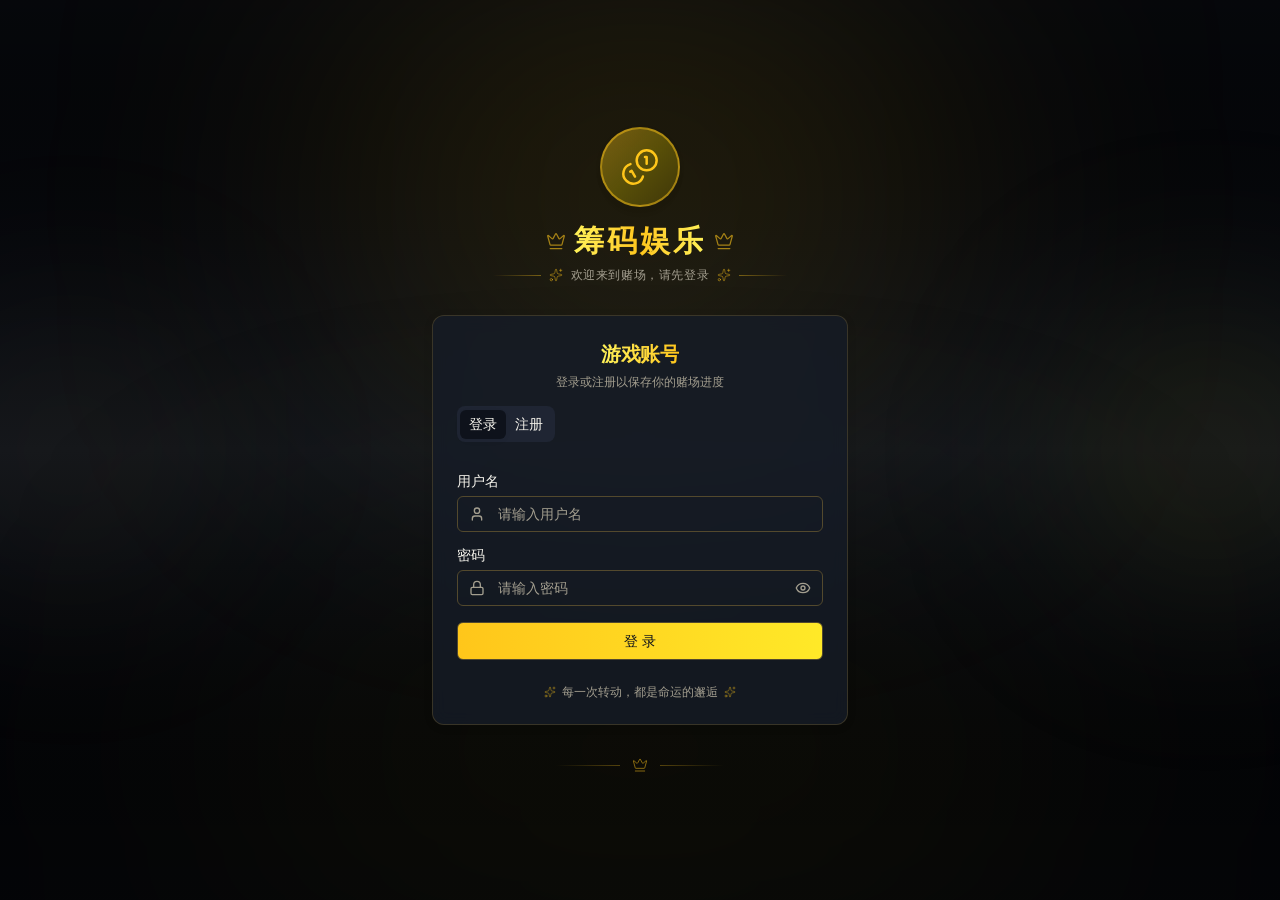
==== game5/index.html @ 103284cf "Add Game5 entry page" ====
<!DOCTYPE html>
<html lang="zh">

<head>
<script>
(function(){
  var needsPolyfill=(function(){
    try{
      if(typeof crypto==="undefined"||typeof crypto.randomUUID!=="function")return true;
      if(typeof Object.hasOwn!=="function")return true;
      if(typeof[].at!=="function")return true;
      if(typeof[].findLast!=="function")return true;
      return false;
    }catch(e){return true}
  })();
  if(needsPolyfill){
    document.write('<script src="./assets/polyfills.js"><\/script>');
  }
})();
</script>

  <meta charset="UTF-8">
  <meta name="viewport" content="width=device-width, initial-scale=1.0">
  <meta name="description" content="幸运筹码乐园 - 一个纯前端本地存档的休闲赌场小游戏">
  <title>幸运筹码乐园</title>
  <link rel="icon" href="./favicon.svg">
  <script type="module" crossorigin src="./assets/index-C4ZUzfAt.js"></script>
  <link rel="modulepreload" crossorigin href="./assets/rolldown-runtime-B0Z9INg1.js">
  <link rel="modulepreload" crossorigin href="./assets/radix-DcRP15Mo.js">
  <link rel="stylesheet" crossorigin href="./assets/index-CJBMAEnf.css">
</head>

<body>
  <div id="root"></div>
</body>

</html>
---- game5/assets/index-CJBMAEnf.css ----
@layer antd,components;@layer properties{@supports (((-webkit-hyphens:none)) and (not (margin-trim:inline))) or ((-moz-orient:inline) and (not (color:rgb(from red r g b)))){*,:before,:after{--tw-translate-x:0;--tw-translate-y:0;--tw-translate-z:0;--tw-rotate-x:initial;--tw-rotate-y:initial;--tw-rotate-z:initial;--tw-skew-x:initial;--tw-skew-y:initial;--tw-space-y-reverse:0;--tw-space-x-reverse:0;--tw-border-style:solid;--tw-gradient-position:initial;--tw-gradient-from:#0000;--tw-gradient-via:#0000;--tw-gradient-to:#0000;--tw-gradient-stops:initial;--tw-gradient-via-stops:initial;--tw-gradient-from-position:0%;--tw-gradient-via-position:50%;--tw-gradient-to-position:100%;--tw-leading:initial;--tw-font-weight:initial;--tw-tracking:initial;--tw-ordinal:initial;--tw-slashed-zero:initial;--tw-numeric-figure:initial;--tw-numeric-spacing:initial;--tw-numeric-fraction:initial;--tw-shadow:0 0 #0000;--tw-shadow-color:initial;--tw-shadow-alpha:100%;--tw-inset-shadow:0 0 #0000;--tw-inset-shadow-color:initial;--tw-inset-shadow-alpha:100%;--tw-ring-color:initial;--tw-ring-shadow:0 0 #0000;--tw-inset-ring-color:initial;--tw-inset-ring-shadow:0 0 #0000;--tw-ring-inset:initial;--tw-ring-offset-width:0px;--tw-ring-offset-color:#fff;--tw-ring-offset-shadow:0 0 #0000;--tw-outline-style:solid;--tw-blur:initial;--tw-brightness:initial;--tw-contrast:initial;--tw-grayscale:initial;--tw-hue-rotate:initial;--tw-invert:initial;--tw-opacity:initial;--tw-saturate:initial;--tw-sepia:initial;--tw-drop-shadow:initial;--tw-drop-shadow-color:initial;--tw-drop-shadow-alpha:100%;--tw-drop-shadow-size:initial;--tw-backdrop-blur:initial;--tw-backdrop-brightness:initial;--tw-backdrop-contrast:initial;--tw-backdrop-grayscale:initial;--tw-backdrop-hue-rotate:initial;--tw-backdrop-invert:initial;--tw-backdrop-opacity:initial;--tw-backdrop-saturate:initial;--tw-backdrop-sepia:initial;--tw-duration:initial;--tw-ease:initial;--tw-content:"";--tw-scale-x:1;--tw-scale-y:1;--tw-scale-z:1;--tw-animation-delay:0s;--tw-animation-direction:normal;--tw-animation-duration:initial;--tw-animation-fill-mode:none;--tw-animation-iteration-count:1;--tw-enter-blur:0;--tw-enter-opacity:1;--tw-enter-rotate:0;--tw-enter-scale:1;--tw-enter-translate-x:0;--tw-enter-translate-y:0;--tw-exit-blur:0;--tw-exit-opacity:1;--tw-exit-rotate:0;--tw-exit-scale:1;--tw-exit-translate-x:0;--tw-exit-translate-y:0}::backdrop{--tw-translate-x:0;--tw-translate-y:0;--tw-translate-z:0;--tw-rotate-x:initial;--tw-rotate-y:initial;--tw-rotate-z:initial;--tw-skew-x:initial;--tw-skew-y:initial;--tw-space-y-reverse:0;--tw-space-x-reverse:0;--tw-border-style:solid;--tw-gradient-position:initial;--tw-gradient-from:#0000;--tw-gradient-via:#0000;--tw-gradient-to:#0000;--tw-gradient-stops:initial;--tw-gradient-via-stops:initial;--tw-gradient-from-position:0%;--tw-gradient-via-position:50%;--tw-gradient-to-position:100%;--tw-leading:initial;--tw-font-weight:initial;--tw-tracking:initial;--tw-ordinal:initial;--tw-slashed-zero:initial;--tw-numeric-figure:initial;--tw-numeric-spacing:initial;--tw-numeric-fraction:initial;--tw-shadow:0 0 #0000;--tw-shadow-color:initial;--tw-shadow-alpha:100%;--tw-inset-shadow:0 0 #0000;--tw-inset-shadow-color:initial;--tw-inset-shadow-alpha:100%;--tw-ring-color:initial;--tw-ring-shadow:0 0 #0000;--tw-inset-ring-color:initial;--tw-inset-ring-shadow:0 0 #0000;--tw-ring-inset:initial;--tw-ring-offset-width:0px;--tw-ring-offset-color:#fff;--tw-ring-offset-shadow:0 0 #0000;--tw-outline-style:solid;--tw-blur:initial;--tw-brightness:initial;--tw-contrast:initial;--tw-grayscale:initial;--tw-hue-rotate:initial;--tw-invert:initial;--tw-opacity:initial;--tw-saturate:initial;--tw-sepia:initial;--tw-drop-shadow:initial;--tw-drop-shadow-color:initial;--tw-drop-shadow-alpha:100%;--tw-drop-shadow-size:initial;--tw-backdrop-blur:initial;--tw-backdrop-brightness:initial;--tw-backdrop-contrast:initial;--tw-backdrop-grayscale:initial;--tw-backdrop-hue-rotate:initial;--tw-backdrop-invert:initial;--tw-backdrop-opacity:initial;--tw-backdrop-saturate:initial;--tw-backdrop-sepia:initial;--tw-duration:initial;--tw-ease:initial;--tw-content:"";--tw-scale-x:1;--tw-scale-y:1;--tw-scale-z:1;--tw-animation-delay:0s;--tw-animation-direction:normal;--tw-animation-duration:initial;--tw-animation-fill-mode:none;--tw-animation-iteration-count:1;--tw-enter-blur:0;--tw-enter-opacity:1;--tw-enter-rotate:0;--tw-enter-scale:1;--tw-enter-translate-x:0;--tw-enter-translate-y:0;--tw-exit-blur:0;--tw-exit-opacity:1;--tw-exit-rotate:0;--tw-exit-scale:1;--tw-exit-translate-x:0;--tw-exit-translate-y:0}}}@layer theme{:root,:host{--font-sans:var(--font-sans);--font-serif:var(--font-serif);--font-mono:var(--font-mono);--color-red-50:#fef2f2;--color-red-200:#ffcaca;--color-red-300:#ffa3a3;--color-red-400:#ff6568;--color-red-500:#fb2c36;--color-red-600:#e40014;--color-red-700:#bf000f;--color-red-800:#9f0712;--color-red-900:#82181a;--color-red-950:#460809;--color-orange-400:#ff8b1a;--color-orange-500:#fe6e00;--color-orange-600:#f05100;--color-amber-50:#fffbeb;--color-amber-100:#fef3c6;--color-amber-200:#fee685;--color-amber-300:#ffd236;--color-amber-400:#fcbb00;--color-amber-500:#f99c00;--color-amber-600:#dd7400;--color-amber-700:#b75000;--color-amber-800:#953d00;--color-amber-900:#7b3306;--color-amber-950:#461901;--color-yellow-100:#fef9c2;--color-yellow-200:#fff085;--color-yellow-300:#ffe02a;--color-yellow-400:#fac800;--color-yellow-500:#edb200;--color-yellow-600:#cd8900;--color-yellow-700:#a36100;--color-yellow-800:#874b00;--color-yellow-900:#733e0a;--color-emerald-200:#a4f4cf;--color-emerald-300:#5ee9b5;--color-emerald-400:#00d294;--color-emerald-500:#00bb7f;--color-emerald-600:#009767;--color-emerald-700:#007956;--color-cyan-50:#ecfeff;--color-cyan-100:#cefafe;--color-cyan-200:#a2f4fd;--color-cyan-300:#53eafd;--color-cyan-400:#00d2ef;--color-cyan-500:#00b7d7;--color-cyan-600:#0092b5;--color-cyan-700:#007492;--color-cyan-800:#005f78;--color-cyan-900:#104e64;--color-cyan-950:#053345;--color-blue-100:#dbeafe;--color-blue-200:#bedbff;--color-blue-300:#90c5ff;--color-blue-400:#54a2ff;--color-blue-500:#3080ff;--color-blue-600:#155dfc;--color-blue-700:#1447e6;--color-blue-800:#193cb8;--color-blue-900:#1c398e;--color-indigo-500:#625fff;--color-indigo-600:#4f39f6;--color-indigo-900:#312c85;--color-purple-300:#d9b3ff;--color-purple-400:#c07eff;--color-purple-500:#ac4bff;--color-purple-600:#9810fa;--color-purple-900:#59168b;--color-purple-950:#3c0366;--color-fuchsia-100:#fae8ff;--color-fuchsia-200:#f6cfff;--color-fuchsia-300:#f2a9ff;--color-fuchsia-400:#ec6cff;--color-fuchsia-500:#e12afb;--color-fuchsia-600:#c600db;--color-fuchsia-700:#a600b5;--color-fuchsia-800:#8a0194;--color-fuchsia-900:#721378;--color-fuchsia-950:#4b004f;--color-pink-200:#fccee8;--color-pink-300:#fda5d5;--color-pink-400:#fb64b6;--color-pink-950:#510424;--color-rose-300:#ffa2ae;--color-rose-400:#ff667f;--color-rose-500:#ff2357;--color-slate-100:#f1f5f9;--color-slate-200:#e2e8f0;--color-slate-300:#cad5e2;--color-slate-400:#90a1b9;--color-slate-700:#314158;--color-slate-800:#1d293d;--color-slate-900:#0f172b;--color-slate-950:#020618;--color-gray-50:#f9fafb;--color-gray-200:#e5e7eb;--color-gray-300:#d1d5dc;--color-gray-900:#101828;--color-zinc-900:#18181b;--color-neutral-300:#d4d4d4;--color-neutral-500:#737373;--color-neutral-700:#404040;--color-neutral-950:#0a0a0a;--color-stone-900:#1c1917;--color-black:#000;--color-white:#fff;--spacing:.25rem;--container-sm:24rem;--container-md:28rem;--container-lg:32rem;--container-xl:36rem;--container-3xl:48rem;--text-xs:.75rem;--text-xs--line-height:calc(1 / .75);--text-sm:.875rem;--text-sm--line-height:calc(1.25 / .875);--text-base:1rem;--text-base--line-height:calc(1.5 / 1);--text-lg:1.125rem;--text-lg--line-height:calc(1.75 / 1.125);--text-xl:1.25rem;--text-xl--line-height:calc(1.75 / 1.25);--text-2xl:1.5rem;--text-2xl--line-height:calc(2 / 1.5);--text-3xl:1.875rem;--text-3xl--line-height:calc(2.25 / 1.875);--text-4xl:2.25rem;--text-4xl--line-height:calc(2.5 / 2.25);--text-5xl:3rem;--text-5xl--line-height:1;--text-7xl:4.5rem;--text-7xl--line-height:1;--font-weight-normal:400;--font-weight-medium:500;--font-weight-semibold:600;--font-weight-bold:700;--font-weight-extrabold:800;--font-weight-black:900;--tracking-tight:-.025em;--tracking-wide:.025em;--tracking-wider:.05em;--tracking-widest:.1em;--leading-tight:1.25;--leading-snug:1.375;--leading-normal:1.5;--leading-relaxed:1.625;--radius-xs:.125rem;--radius-2xl:1rem;--radius-3xl:1.5rem;--shadow-2xs:var(--shadow-2xs);--shadow-xs:var(--shadow-xs);--shadow-sm:var(--shadow-sm);--shadow-md:var(--shadow-md);--shadow-lg:var(--shadow-lg);--shadow-xl:var(--shadow-xl);--shadow-2xl:var(--shadow-2xl);--drop-shadow-md:0 3px 3px #0000001f;--ease-in-out:cubic-bezier(.4, 0, .2, 1);--animate-spin:spin 1s linear infinite;--animate-pulse:pulse 2s cubic-bezier(.4, 0, .6, 1) infinite;--blur-sm:8px;--blur-md:12px;--blur-lg:16px;--blur-2xl:40px;--blur-3xl:64px;--aspect-video:16 / 9;--default-transition-duration:.15s;--default-transition-timing-function:cubic-bezier(.4, 0, .2, 1);--default-font-family:var(--font-sans);--default-mono-font-family:var(--font-mono);--shadow:var(--shadow);--color-border:var(--border)}@supports (color:color(display-p3 0 0 0)){:root,:host{--color-red-50:color(display-p3 .988669 .951204 .950419);--color-red-200:color(display-p3 .969562 .798149 .794299);--color-red-300:color(display-p3 .956922 .651886 .645122);--color-red-400:color(display-p3 .933534 .431676 .423491);--color-red-500:color(display-p3 .903738 .262579 .253307);--color-red-600:color(display-p3 .830323 .140383 .133196);--color-red-700:color(display-p3 .692737 .116232 .104679);--color-red-800:color(display-p3 .569606 .121069 .108493);--color-red-900:color(display-p3 .466906 .133198 .12139);--color-red-950:color(display-p3 .25064 .0550983 .0468818);--color-orange-400:color(display-p3 .950192 .561807 .211017);--color-orange-500:color(display-p3 .946589 .449788 .0757345);--color-orange-600:color(display-p3 .887467 .341665 .0219962);--color-amber-50:color(display-p3 .997804 .985047 .926312);--color-amber-100:color(display-p3 .989391 .954583 .796328);--color-amber-200:color(display-p3 .979824 .904554 .57325);--color-amber-300:color(display-p3 .974327 .83063 .33298);--color-amber-400:color(display-p3 .959186 .738519 .118268);--color-amber-500:color(display-p3 .93994 .620584 .0585367);--color-amber-600:color(display-p3 .827144 .467166 .0336006);--color-amber-700:color(display-p3 .67989 .32771 .0520514);--color-amber-800:color(display-p3 .547533 .256058 .0728326);--color-amber-900:color(display-p3 .445958 .216422 .0823321);--color-amber-950:color(display-p3 .252662 .109091 .026881);--color-yellow-100:color(display-p3 .993436 .977463 .782913);--color-yellow-200:color(display-p3 .988789 .943116 .579188);--color-yellow-300:color(display-p3 .982669 .880884 .32102);--color-yellow-400:color(display-p3 .959941 .790171 .0585198);--color-yellow-500:color(display-p3 .903651 .703062 .0745389);--color-yellow-600:color(display-p3 .776342 .542492 .041709);--color-yellow-700:color(display-p3 .613146 .386658 .0579687);--color-yellow-800:color(display-p3 .503181 .30478 .075537);--color-yellow-900:color(display-p3 .422485 .252729 .095052);--color-emerald-200:color(display-p3 .713164 .947563 .822283);--color-emerald-300:color(display-p3 .524941 .903425 .722352);--color-emerald-400:color(display-p3 .334701 .819603 .591575);--color-emerald-500:color(display-p3 .267113 .726847 .508397);--color-emerald-600:color(display-p3 .206557 .589057 .413962);--color-emerald-700:color(display-p3 .164041 .470229 .343508);--color-cyan-50:color(display-p3 .938135 .993772 .998465);--color-cyan-100:color(display-p3 .843085 .97553 .992573);--color-cyan-200:color(display-p3 .707418 .947027 .984826);--color-cyan-300:color(display-p3 .503734 .904871 .979358);--color-cyan-400:color(display-p3 .294638 .813991 .934996);--color-cyan-500:color(display-p3 .246703 .710032 .841444);--color-cyan-600:color(display-p3 .193249 .564651 .707197);--color-cyan-700:color(display-p3 .164124 .451431 .570574);--color-cyan-800:color(display-p3 .151437 .365208 .461053);--color-cyan-900:color(display-p3 .142586 .302008 .385094);--color-cyan-950:color(display-p3 .0805271 .197254 .263206);--color-blue-100:color(display-p3 .869214 .915931 .989622);--color-blue-200:color(display-p3 .76688 .855207 .987483);--color-blue-300:color(display-p3 .602559 .767214 .993938);--color-blue-400:color(display-p3 .397443 .62813 .992116);--color-blue-500:color(display-p3 .266422 .491219 .988624);--color-blue-600:color(display-p3 .174493 .358974 .950247);--color-blue-700:color(display-p3 .1379 .274983 .867624);--color-blue-800:color(display-p3 .134023 .230647 .695537);--color-blue-900:color(display-p3 .136395 .219428 .537145);--color-indigo-500:color(display-p3 .380374 .372235 .971707);--color-indigo-600:color(display-p3 .297656 .227891 .929242);--color-indigo-900:color(display-p3 .188425 .173312 .503066);--color-purple-300:color(display-p3 .829394 .703737 .996084);--color-purple-400:color(display-p3 .719919 .492497 .995173);--color-purple-500:color(display-p3 .629519 .30089 .990817);--color-purple-600:color(display-p3 .546729 .130167 .94439);--color-purple-900:color(display-p3 .321698 .107597 .524563);--color-purple-950:color(display-p3 .212466 .030662 .385137);--color-fuchsia-100:color(display-p3 .969181 .911466 .995042);--color-fuchsia-200:color(display-p3 .939526 .818938 .987975);--color-fuchsia-300:color(display-p3 .91137 .670052 .986215);--color-fuchsia-400:color(display-p3 .86677 .447756 .979034);--color-fuchsia-500:color(display-p3 .81268 .241966 .951571);--color-fuchsia-600:color(display-p3 .716587 .083681 .841036);--color-fuchsia-700:color(display-p3 .601715 .077561 .692792);--color-fuchsia-800:color(display-p3 .49483 .0920344 .561488);--color-fuchsia-900:color(display-p3 .41021 .112087 .453633);--color-fuchsia-950:color(display-p3 .26664 .0315437 .299074);--color-pink-200:color(display-p3 .95913 .815822 .905269);--color-pink-300:color(display-p3 .944378 .662026 .8283);--color-pink-400:color(display-p3 .915485 .430491 .70271);--color-pink-950:color(display-p3 .289266 .0492215 .139542);--color-rose-300:color(display-p3 .96017 .647703 .683715);--color-rose-400:color(display-p3 .942928 .430764 .503101);--color-rose-500:color(display-p3 .921824 .240748 .355666);--color-slate-100:color(display-p3 .947345 .959969 .97483);--color-slate-200:color(display-p3 .890322 .909405 .939294);--color-slate-300:color(display-p3 .800294 .834432 .882803);--color-slate-400:color(display-p3 .577446 .629622 .716602);--color-slate-700:color(display-p3 .205992 .253487 .336039);--color-slate-800:color(display-p3 .121994 .158688 .232363);--color-slate-900:color(display-p3 .0639692 .0891152 .163036);--color-slate-950:color(display-p3 .0102437 .0227555 .0878731);--color-gray-50:color(display-p3 .977213 .98084 .985102);--color-gray-200:color(display-p3 .899787 .906171 .92106);--color-gray-300:color(display-p3 .822033 .835264 .858521);--color-gray-900:color(display-p3 .070423 .0928982 .151928);--color-zinc-900:color(display-p3 .0937957 .093793 .104806);--color-neutral-300:color(display-p3 .831444 .831444 .831444);--color-neutral-500:color(display-p3 .451519 .451519 .451519);--color-neutral-700:color(display-p3 .250471 .250471 .250471);--color-neutral-950:color(display-p3 .0393882 .0393882 .0393882);--color-stone-900:color(display-p3 .107549 .0983899 .0912386)}}@supports (color:lab(0% 0 0)){:root,:host{--color-red-50:lab(96.5005% 4.18511 1.52329);--color-red-200:lab(86.017% 19.8815 7.75869);--color-red-300:lab(76.5514% 36.4219 15.5335);--color-red-400:lab(63.7053% 60.7449 31.3109);--color-red-500:lab(55.4814% 75.0732 48.8528);--color-red-600:lab(48.4493% 77.4328 61.5452);--color-red-700:lab(40.4273% 67.2623 53.7441);--color-red-800:lab(33.7174% 55.8993 41.0293);--color-red-900:lab(28.5139% 44.5539 29.0463);--color-red-950:lab(13.003% 29.04 16.7519);--color-orange-400:lab(70.0429% 42.5156 75.8207);--color-orange-500:lab(64.272% 57.1788 90.3583);--color-orange-600:lab(57.1026% 64.2584 89.8886);--color-amber-50:lab(98.6252% -.635982 8.42309);--color-amber-100:lab(95.916% -1.2165 23.111);--color-amber-200:lab(91.7203% -.505269 49.9084);--color-amber-300:lab(86.4156% 6.13147 78.3961);--color-amber-400:lab(80.1641% 16.6016 99.2089);--color-amber-500:lab(72.7183% 31.8672 97.9407);--color-amber-600:lab(60.3514% 40.5624 87.1228);--color-amber-700:lab(47.2709% 42.9082 69.2966);--color-amber-800:lab(37.8823% 37.1699 52.2718);--color-amber-900:lab(31.2288% 30.2627 40.0378);--color-amber-950:lab(15.8111% 20.9107 23.3752);--color-yellow-100:lab(97.3564% -4.51407 27.344);--color-yellow-200:lab(94.3433% -5.00426 52.9663);--color-yellow-300:lab(89.7033% -.480324 84.4917);--color-yellow-400:lab(83.2664% 8.65132 106.895);--color-yellow-500:lab(76.3898% 14.5258 98.4589);--color-yellow-600:lab(62.7799% 22.4198 86.1544);--color-yellow-700:lab(47.8202% 25.2426 66.5015);--color-yellow-800:lab(38.7484% 23.5833 51.4916);--color-yellow-900:lab(32.3865% 21.1274 38.5958);--color-emerald-200:lab(90.2247% -31.039 9.47084);--color-emerald-300:lab(83.9203% -48.7124 13.8849);--color-emerald-400:lab(75.0771% -60.7313 19.4146);--color-emerald-500:lab(66.9756% -58.27 19.5419);--color-emerald-600:lab(55.0481% -49.9246 15.93);--color-emerald-700:lab(44.4871% -41.0396 11.0361);--color-cyan-50:lab(98.3303% -5.97429 -2.62109);--color-cyan-100:lab(95.3146% -13.8285 -6.84733);--color-cyan-200:lab(91.0821% -24.0435 -12.8306);--color-cyan-300:lab(85.3886% -36.7635 -21.5717);--color-cyan-400:lab(76.6045% -40.9406 -29.6231);--color-cyan-500:lab(67.805% -35.3952 -30.2018);--color-cyan-600:lab(55.1767% -26.7496 -30.5138);--color-cyan-700:lab(44.7267% -21.5987 -26.118);--color-cyan-800:lab(36.5114% -17.1989 -21.6292);--color-cyan-900:lab(30.372% -13.1853 -18.7887);--color-cyan-950:lab(19.1528% -9.68759 -15.5267);--color-blue-100:lab(92.0301% -2.24757 -11.6453);--color-blue-200:lab(86.15% -4.04379 -21.0797);--color-blue-300:lab(77.5052% -6.4629 -36.42);--color-blue-400:lab(65.0361% -1.42062 -56.9803);--color-blue-500:lab(54.1736% 13.3368 -74.6839);--color-blue-600:lab(44.0605% 29.0279 -86.0352);--color-blue-700:lab(36.9089% 35.0961 -85.6872);--color-blue-800:lab(30.2514% 27.7854 -70.2699);--color-blue-900:lab(26.1542% 15.7545 -51.5504);--color-indigo-500:lab(48.295% 38.3129 -81.9673);--color-indigo-600:lab(38.4009% 52.6132 -92.3857);--color-indigo-900:lab(23.3911% 24.6978 -50.4719);--color-purple-300:lab(78.3298% 26.2195 -34.9499);--color-purple-400:lab(63.6946% 47.6127 -59.2066);--color-purple-500:lab(52.0183% 66.11 -78.2316);--color-purple-600:lab(43.0295% 75.21 -86.5669);--color-purple-900:lab(24.9401% 45.2703 -51.2728);--color-purple-950:lab(14.8253% 38.9005 -44.5861);--color-fuchsia-100:lab(93.9419% 9.5765 -9.08735);--color-fuchsia-200:lab(87.7108% 19.9958 -18.2054);--color-fuchsia-300:lab(78.5378% 39.3533 -32.9615);--color-fuchsia-400:lab(66.1178% 66.0652 -52.4733);--color-fuchsia-500:lab(56.4256% 83.132 -64.639);--color-fuchsia-600:lab(47.5131% 83.4271 -63.0363);--color-fuchsia-700:lab(39.787% 72.2653 -53.1244);--color-fuchsia-800:lab(32.904% 60.2883 -43.6569);--color-fuchsia-900:lab(27.755% 48.6174 -34.3553);--color-fuchsia-950:lab(15.7348% 39.0235 -27.4073);--color-pink-200:lab(87.4504% 19.6 -6.46662);--color-pink-300:lab(77.8308% 38.525 -10.5394);--color-pink-400:lab(64.5597% 64.3615 -12.7988);--color-pink-950:lab(15.6116% 35.2166 3.53979);--color-rose-300:lab(76.6339% 38.3549 9.68834);--color-rose-400:lab(64.4124% 63.0291 19.2068);--color-rose-500:lab(56.101% 79.4329 31.4532);--color-slate-100:lab(96.286% -.852466 -2.46847);--color-slate-200:lab(91.7353% -.998765 -4.76968);--color-slate-300:lab(84.7652% -1.94535 -7.93337);--color-slate-400:lab(65.5349% -2.25151 -14.5072);--color-slate-700:lab(26.9569% -1.47018 -15.6993);--color-slate-800:lab(16.132% -.318021 -14.6672);--color-slate-900:lab(7.78673% 1.82346 -15.0537);--color-slate-950:lab(1.76974% 1.32743 -9.28855);--color-gray-50:lab(98.2596% -.247031 -.706708);--color-gray-200:lab(91.6229% -.159085 -2.26791);--color-gray-300:lab(85.1236% -.612259 -3.7138);--color-gray-900:lab(8.11897% .811279 -12.254);--color-zinc-900:lab(8.30603% .618212 -2.16573);--color-neutral-300:lab(84.92% 0 0);--color-neutral-500:lab(48.496% 0 0);--color-neutral-700:lab(27.036% 0 0);--color-neutral-950:lab(2.75381% 0 0);--color-stone-900:lab(9.03835% 1.15297 1.92955)}}}@layer base{*,:after,:before{box-sizing:border-box;border:0 solid;margin:0;padding:0}::backdrop{box-sizing:border-box;border:0 solid;margin:0;padding:0}::-webkit-file-upload-button{box-sizing:border-box;border:0 solid;margin:0;padding:0}::file-selector-button{box-sizing:border-box;border:0 solid;margin:0;padding:0}html,:host{-webkit-text-size-adjust:100%;tab-size:4;line-height:1.5;font-family:var(--default-font-family,-apple-system, BlinkMacSystemFont, "Segoe UI", Roboto, "Helvetica Neue", "Noto Sans", Arial, sans-serif, "Apple Color Emoji", "Segoe UI Emoji", "Segoe UI Symbol", "Noto Color Emoji");font-feature-settings:var(--default-font-feature-settings,normal);font-variation-settings:var(--default-font-variation-settings,normal);-webkit-tap-highlight-color:transparent}hr{height:0;color:inherit;border-top-width:1px}abbr:where([title]){-webkit-text-decoration:underline dotted;text-decoration:underline dotted}h1,h2,h3,h4,h5,h6{font-size:inherit;font-weight:inherit}a{color:inherit;-webkit-text-decoration:inherit;-webkit-text-decoration:inherit;-webkit-text-decoration:inherit;-webkit-text-decoration:inherit;text-decoration:inherit}b,strong{font-weight:bolder}code,kbd,samp,pre{font-family:var(--default-mono-font-family,ui-monospace, SFMono-Regular, Menlo, Monaco, Consolas, "Liberation Mono", "Courier New", monospace);font-feature-settings:var(--default-mono-font-feature-settings,normal);font-variation-settings:var(--default-mono-font-variation-settings,normal);font-size:1em}small{font-size:80%}sub,sup{vertical-align:baseline;font-size:75%;line-height:0;position:relative}sub{bottom:-.25em}sup{top:-.5em}table{text-indent:0;border-color:inherit;border-collapse:collapse}:-moz-focusring:where(:not(iframe)){outline:auto}progress{vertical-align:baseline}summary{display:list-item}ol,ul,menu{list-style:none}img,svg,video,canvas,audio,iframe,embed,object{vertical-align:middle;display:block}img,video{max-width:100%;height:auto}button,input,select,optgroup,textarea{font:inherit;font-feature-settings:inherit;font-variation-settings:inherit;letter-spacing:inherit;color:inherit;opacity:1;background-color:#0000;border-radius:0}::-webkit-file-upload-button{font:inherit;font-feature-settings:inherit;font-variation-settings:inherit;letter-spacing:inherit;color:inherit;opacity:1;background-color:#0000;border-radius:0}::file-selector-button{font:inherit;font-feature-settings:inherit;font-variation-settings:inherit;letter-spacing:inherit;color:inherit;opacity:1;background-color:#0000;border-radius:0}:where(select:-webkit-any([multiple],[size])) optgroup{font-weight:bolder}:where(select:is([multiple],[size])) optgroup{font-weight:bolder}:where(select:-webkit-any([multiple],[size])) optgroup option:not(:-webkit-any(:lang(ae),:lang(ar),:lang(arc),:lang(bcc),:lang(bqi),:lang(ckb),:lang(dv),:lang(fa),:lang(glk),:lang(he),:lang(ku),:lang(mzn),:lang(nqo),:lang(pnb),:lang(ps),:lang(sd),:lang(ug),:lang(ur),:lang(yi))){padding-left:20px}:where(select:is([multiple],[size])) optgroup option:not(:is(:lang(ae),:lang(ar),:lang(arc),:lang(bcc),:lang(bqi),:lang(ckb),:lang(dv),:lang(fa),:lang(glk),:lang(he),:lang(ku),:lang(mzn),:lang(nqo),:lang(pnb),:lang(ps),:lang(sd),:lang(ug),:lang(ur),:lang(yi))){padding-left:20px}:where(select:-webkit-any([multiple],[size])) optgroup option:-webkit-any(:lang(ae),:lang(ar),:lang(arc),:lang(bcc),:lang(bqi),:lang(ckb),:lang(dv),:lang(fa),:lang(glk),:lang(he),:lang(ku),:lang(mzn),:lang(nqo),:lang(pnb),:lang(ps),:lang(sd),:lang(ug),:lang(ur),:lang(yi)){padding-right:20px}:where(select:is([multiple],[size])) optgroup option:is(:lang(ae),:lang(ar),:lang(arc),:lang(bcc),:lang(bqi),:lang(ckb),:lang(dv),:lang(fa),:lang(glk),:lang(he),:lang(ku),:lang(mzn),:lang(nqo),:lang(pnb),:lang(ps),:lang(sd),:lang(ug),:lang(ur),:lang(yi)){padding-right:20px}:not(:-webkit-any(:lang(ae),:lang(ar),:lang(arc),:lang(bcc),:lang(bqi),:lang(ckb),:lang(dv),:lang(fa),:lang(glk),:lang(he),:lang(ku),:lang(mzn),:lang(nqo),:lang(pnb),:lang(ps),:lang(sd),:lang(ug),:lang(ur),:lang(yi)))::-webkit-file-upload-button{margin-right:4px}:not(:is(:lang(ae),:lang(ar),:lang(arc),:lang(bcc),:lang(bqi),:lang(ckb),:lang(dv),:lang(fa),:lang(glk),:lang(he),:lang(ku),:lang(mzn),:lang(nqo),:lang(pnb),:lang(ps),:lang(sd),:lang(ug),:lang(ur),:lang(yi)))::file-selector-button{margin-right:4px}:-webkit-any(:lang(ae),:lang(ar),:lang(arc),:lang(bcc),:lang(bqi),:lang(ckb),:lang(dv),:lang(fa),:lang(glk),:lang(he),:lang(ku),:lang(mzn),:lang(nqo),:lang(pnb),:lang(ps),:lang(sd),:lang(ug),:lang(ur),:lang(yi))::-webkit-file-upload-button{margin-left:4px}:is(:lang(ae),:lang(ar),:lang(arc),:lang(bcc),:lang(bqi),:lang(ckb),:lang(dv),:lang(fa),:lang(glk),:lang(he),:lang(ku),:lang(mzn),:lang(nqo),:lang(pnb),:lang(ps),:lang(sd),:lang(ug),:lang(ur),:lang(yi))::file-selector-button{margin-left:4px}::placeholder{opacity:1}@supports (not ((-webkit-appearance:-apple-pay-button))) or (contain-intrinsic-size:1px){::placeholder{color:currentColor}@supports (color:color-mix(in lab, red, red)){::placeholder{color:color-mix(in oklab, currentcolor 50%, transparent)}}}textarea{resize:vertical}::-webkit-search-decoration{-webkit-appearance:none}::-webkit-date-and-time-value{min-height:1lh;text-align:inherit}::-webkit-datetime-edit{display:inline-flex}::-webkit-datetime-edit-fields-wrapper{padding:0}::-webkit-datetime-edit{padding-top:0;padding-bottom:0}::-webkit-datetime-edit-year-field{padding-top:0;padding-bottom:0}::-webkit-datetime-edit-month-field{padding-top:0;padding-bottom:0}::-webkit-datetime-edit-day-field{padding-top:0;padding-bottom:0}::-webkit-datetime-edit-hour-field{padding-top:0;padding-bottom:0}::-webkit-datetime-edit-minute-field{padding-top:0;padding-bottom:0}::-webkit-datetime-edit-second-field{padding-top:0;padding-bottom:0}::-webkit-datetime-edit-millisecond-field{padding-top:0;padding-bottom:0}::-webkit-datetime-edit-meridiem-field{padding-top:0;padding-bottom:0}::-webkit-calendar-picker-indicator{line-height:1}:-moz-ui-invalid{box-shadow:none}button{-webkit-appearance:button;appearance:button}input:where([type=button],[type=reset],[type=submit]){-webkit-appearance:button;appearance:button}::-webkit-file-upload-button{-webkit-appearance:button;appearance:button}::file-selector-button{-webkit-appearance:button;appearance:button}::-webkit-inner-spin-button{height:auto}::-webkit-outer-spin-button{height:auto}[hidden]:where(:not([hidden=until-found])){display:none!important}:root{--color-blue-50:#f0f4ff;--color-blue-100:#e0e9ff;--color-blue-200:#c2d4ff;--color-blue-300:#94b4ff;--color-blue-400:#7aa2ff;--color-blue-500:#5083fb;--color-blue-600:#336df4;--color-blue-700:#1456f0;--color-blue-800:#0442d2;--color-blue-900:#002f9e;--color-blue-950:#002270;--color-pink-50:#fef0f8;--color-pink-100:#fee2f2;--color-pink-200:#f8c4e1;--color-pink-300:#f598cc;--color-pink-400:#eb78b8;--color-pink-500:#df58a5;--color-pink-600:#cc398c;--color-pink-700:#b82879;--color-pink-800:#9d1562;--color-pink-900:#730744;--color-pink-950:#550c35;--color-neutral-00:#fff;--color-neutral-50:#f5f6f7;--color-neutral-100:#f2f3f5;--color-neutral-200:#eff0f1;--color-neutral-300:#dee0e3;--color-neutral-400:#d0d3d6;--color-neutral-500:#bbbfc4;--color-neutral-600:#8f959e;--color-neutral-650:#51565d;--color-neutral-700:#646a73;--color-neutral-800:#373c43;--color-neutral-900:#2b2f36;--color-neutral-950:#1f2329;--color-neutral-1000:#000;--color-green-50:#e4fae1;--color-green-100:#d0f5ce;--color-green-200:#95e599;--color-green-300:#5cd168;--color-green-400:#35bd4b;--color-green-500:#32a645;--color-green-600:#258832;--color-green-700:#1a7526;--color-green-800:#0b6017;--color-green-900:#04430c;--color-green-950:#022c07;--color-indigo-50:#f2f3fd;--color-indigo-100:#e9eafb;--color-indigo-200:#cccff9;--color-indigo-300:#abb0f2;--color-indigo-400:#959bee;--color-indigo-500:#757df0;--color-indigo-600:#5b65f5;--color-indigo-700:#4752e6;--color-indigo-800:#333dcc;--color-indigo-900:#1e27a4;--color-indigo-950:#151b70;--color-lime-50:#f2f8d3;--color-lime-100:#e3f0a3;--color-lime-200:#c8dd5f;--color-lime-300:#a2c10b;--color-lime-400:#91ad00;--color-lime-500:#7b9207;--color-lime-600:#6b7f06;--color-lime-700:#5c6d08;--color-lime-800:#4a5804;--color-lime-900:#333d00;--color-lime-950:#262e00;--color-orange-50:#fff3e5;--color-orange-100:#fee7cd;--color-orange-200:#fec48b;--color-orange-300:#ff9d4c;--color-orange-400:#ff811a;--color-orange-500:#ed6d0c;--color-orange-600:#c25705;--color-orange-700:#a44904;--color-orange-800:#853a05;--color-orange-900:#642b02;--color-orange-950:#3b1a02;--color-purple-50:#f5f0fe;--color-purple-100:#efe6fe;--color-purple-200:#dcc9fd;--color-purple-300:#c8a9fc;--color-purple-400:#b791fa;--color-purple-500:#9f6ff1;--color-purple-600:#8d55ed;--color-purple-700:#7a35f0;--color-purple-800:#611fd6;--color-purple-900:#4811a6;--color-purple-950:#2f0080;--color-red-50:#fef0f0;--color-red-100:#fee3e2;--color-red-200:#fdc6c4;--color-red-300:#f89e9b;--color-red-400:#ff7570;--color-red-500:#f54a45;--color-red-600:#e22e28;--color-red-700:#c02a26;--color-red-800:#a11c17;--color-red-900:#741915;--color-red-950:#590603;--color-amber-50:#ffffdb;--color-amber-100:#fffca3;--color-amber-200:#fff67a;--color-amber-300:#fff258;--color-amber-400:#ffe928;--color-amber-500:#e5ce00;--color-amber-600:#c2a800;--color-amber-700:#8f7c00;--color-amber-800:#5c4f00;--color-amber-900:#423700;--color-amber-950:#2c2502;--color-teal-50:#e2f8f5;--color-teal-100:#c4f2ec;--color-teal-200:#6fe8d8;--color-teal-300:#33d6c0;--color-teal-400:#2dbeab;--color-teal-500:#10a893;--color-teal-600:#0f8575;--color-teal-700:#067062;--color-teal-800:#045d51;--color-teal-900:#03443b;--color-teal-950:#02312a;--color-cyan-50:#e7f8fe;--color-cyan-100:#caeffc;--color-cyan-200:#97dcfc;--color-cyan-300:#3ec3f7;--color-cyan-400:#25b0e7;--color-cyan-500:#1295ca;--color-cyan-600:#047fb0;--color-cyan-700:#076a94;--color-cyan-800:#0f587a;--color-cyan-900:#06415c;--color-cyan-950:#072b3d;--color-yellow-50:#fbf4df;--color-yellow-100:#faedc2;--color-yellow-200:#fcdf7e;--color-yellow-300:#fad355;--color-yellow-400:#ffc60a;--color-yellow-500:#d99904;--color-yellow-600:#ad7a03;--color-yellow-700:#865b03;--color-yellow-800:#6f4a01;--color-yellow-900:#573601;--color-yellow-950:#382201;--color-violet-50:#fceefc;--color-violet-100:#f9e2f9;--color-violet-200:#f3c4f3;--color-violet-300:#e59ce5;--color-violet-400:#de81de;--color-violet-500:#cf5ecf;--color-violet-600:#bf3dbf;--color-violet-700:#a630a6;--color-violet-800:#872787;--color-violet-900:#6a116a;--color-violet-950:#520052;--fontReverse:#fff;--bgContentBase:#f8f9fa;--bgMask:0, 0, 0, .4;--bgTextSelection:20, 86, 240, .3;--lineDividerDefault:31, 35, 41, .15;--lineDividerModule:31, 35, 41, .15}.dark{--color-blue-50:#152340;--color-blue-100:#173166;--color-blue-200:#194294;--color-blue-300:#2655b6;--color-blue-400:#275fce;--color-blue-500:#3370eb;--color-blue-600:#4c88ff;--color-blue-700:#75a4ff;--color-blue-800:#8fb4ff;--color-blue-900:#bdd2ff;--color-blue-950:#bdd2ff;--color-pink-50:#3a182b;--color-pink-100:#591c3f;--color-pink-200:#782b57;--color-pink-300:#94386c;--color-pink-400:#ab417d;--color-pink-500:#c24a8e;--color-pink-600:#db5ea4;--color-pink-700:#ed77ba;--color-pink-800:#fc94cf;--color-pink-900:#ffc2e5;--color-pink-950:#ffe0f2;--color-neutral-00:#aaa;--color-neutral-50:#1a1a1a;--color-neutral-100:#292929;--color-neutral-200:#373737;--color-neutral-300:#434343;--color-neutral-400:#505050;--color-neutral-500:#5f5f5f;--color-neutral-600:#757575;--color-neutral-700:#a6a6a6;--color-neutral-800:#e0e0e0;--color-neutral-900:#e8e8e8;--color-neutral-950:#ebebeb;--color-neutral-1000:#fff;--color-green-50:#022c07;--color-green-100:#04430c;--color-green-200:#0b6017;--color-green-300:#1a7526;--color-green-400:#258832;--color-green-500:#32a645;--color-green-600:#35bd4b;--color-green-700:#5cd168;--color-green-800:#95e599;--color-green-900:#d0f5ce;--color-green-950:#e4fae1;--color-indigo-50:#1e204a;--color-indigo-100:#2a2d69;--color-indigo-200:#373d90;--color-indigo-300:#474fb8;--color-indigo-400:#515ad6;--color-indigo-500:#5e68e8;--color-indigo-600:#7b83f7;--color-indigo-700:#9499f7;--color-indigo-800:#aaaff8;--color-indigo-900:#cdd0f9;--color-indigo-950:#e7e9fe;--color-lime-50:#212702;--color-lime-100:#303804;--color-lime-200:#404c06;--color-lime-300:#53610a;--color-lime-400:#5f700a;--color-lime-500:#6b7f05;--color-lime-600:#82990a;--color-lime-700:#93af04;--color-lime-800:#a6c313;--color-lime-900:#c2e12d;--color-lime-950:#e3f391;--color-orange-50:#33210b;--color-orange-100:#4a2b10;--color-orange-200:#683a12;--color-orange-300:#8a4a19;--color-orange-400:#a15317;--color-orange-500:#b85e1a;--color-orange-600:#db7018;--color-orange-700:#f3871b;--color-orange-800:#f89e44;--color-orange-900:#fec88b;--color-orange-950:#fee7cd;--color-purple-50:#2b194a;--color-purple-100:#3f2073;--color-purple-200:#5529a3;--color-purple-300:#6c39c6;--color-purple-400:#7c4ad4;--color-purple-500:#8c55ec;--color-purple-600:#a575fa;--color-purple-700:#b88ffe;--color-purple-800:#c5a3ff;--color-purple-900:#dbc8fd;--color-purple-950:#efe5ff;--color-red-50:#590603;--color-red-100:#741915;--color-red-200:#a11c17;--color-red-300:#c02a26;--color-red-400:#e22e28;--color-red-500:#f54a45;--color-red-600:#ff7570;--color-red-700:#f89e9b;--color-red-800:#fdc6c4;--color-red-900:#fee3e2;--color-red-950:#fef0f0;--color-amber-50:#29250a;--color-amber-100:#38320c;--color-amber-200:#574d01;--color-amber-300:#7a6a01;--color-amber-400:#9c8702;--color-amber-500:#c9b218;--color-amber-600:#e5cd17;--color-amber-700:#f5df36;--color-amber-800:#f7e663;--color-amber-900:#faed7a;--color-amber-950:#fff59e;--color-teal-50:#132926;--color-teal-100:#173b36;--color-teal-200:#1d4e47;--color-teal-300:#25665e;--color-teal-400:#227369;--color-teal-500:#198578;--color-teal-600:#1fa18f;--color-teal-700:#1ab7a1;--color-teal-800:#17cfb5;--color-teal-900:#65e7d5;--color-teal-950:#b7f7ef;--color-cyan-50:#152830;--color-cyan-100:#103647;--color-cyan-200:#164359;--color-cyan-300:#135a78;--color-cyan-400:#146c91;--color-cyan-500:#1a7fab;--color-cyan-600:#1099cc;--color-cyan-700:#25b2e5;--color-cyan-800:#51c3f0;--color-cyan-900:#89dffe;--color-cyan-950:#c7f0ff;--color-yellow-50:#30250a;--color-yellow-100:#473409;--color-yellow-200:#63470f;--color-yellow-300:#8a6419;--color-yellow-400:#ad7d15;--color-yellow-500:#d49b0b;--color-yellow-600:#f0b622;--color-yellow-700:#fbcb46;--color-yellow-800:#fcd456;--color-yellow-900:#ffde75;--color-yellow-950:#ffeaa3;--color-violet-50:#3b153b;--color-violet-100:#541854;--color-violet-200:#712871;--color-violet-300:#8b378b;--color-violet-400:#a43da4;--color-violet-500:#b54ab5;--color-violet-600:#d661d6;--color-violet-700:#e17fe1;--color-violet-800:#e99be9;--color-violet-900:#f4c3f4;--color-violet-950:#fcdffc;--fontReverse:#000;--bgContentBase:#121212;--bgMask:0, 0, 0, .6;--bgTextSelection:117, 164, 255, .3;--lineDividerDefault:207, 207, 207, .15;--lineDividerModule:0, 0, 0, 1}*{border-color:var(--border);outline-color:var(--ring)}@supports (color:color-mix(in lab, red, red)){*{outline-color:color-mix(in oklab, var(--ring) 50%, transparent)}}body{background-color:var(--background);color:var(--foreground)}.container{margin-left:auto;margin-right:auto}}@layer utilities{.\@container\/field-group{container:field-group/inline-size}.pointer-events-none{pointer-events:none}.invisible{visibility:hidden}.visible{visibility:visible}.sr-only{clip-path:inset(50%);white-space:nowrap;border-width:0;width:1px;height:1px;margin:-1px;padding:0;position:absolute;overflow:hidden}.absolute{position:absolute}.fixed{position:fixed}.relative{position:relative}.static{position:static}.sticky{position:-webkit-sticky;position:sticky}.-inset-1\.5{inset:calc(var(--spacing) * -1.5)}.-inset-2{inset:calc(var(--spacing) * -2)}.-inset-20{inset:calc(var(--spacing) * -20)}.inset-0{top:0;bottom:0;left:0;right:0}.inset-x-0{left:0;right:0}.inset-y-0{top:0;bottom:0}.-top-1{top:calc(var(--spacing) * -1)}.-top-2{top:calc(var(--spacing) * -2)}.-top-12{top:calc(var(--spacing) * -12)}.top-0{top:0}.top-1{top:var(--spacing)}.top-1\.5{top:calc(var(--spacing) * 1.5)}.top-1\/2{top:50%}.top-1\/3{top:33.3333%}.top-1\/4{top:25%}.top-2{top:calc(var(--spacing) * 2)}.top-3\.5{top:calc(var(--spacing) * 3.5)}.top-4{top:calc(var(--spacing) * 4)}.top-40{top:calc(var(--spacing) * 40)}.top-60{top:calc(var(--spacing) * 60)}.top-\[1px\]{top:1px}.top-\[50\%\]{top:50%}.top-\[60\%\]{top:60%}.top-full{top:100%}.-right-1{right:calc(var(--spacing) * -1)}.-right-2{right:calc(var(--spacing) * -2)}.-right-12{right:calc(var(--spacing) * -12)}.-right-20{right:calc(var(--spacing) * -20)}.right-0{right:0}.right-1{right:var(--spacing)}.right-1\.5{right:calc(var(--spacing) * 1.5)}.right-1\/4{right:25%}.right-2{right:calc(var(--spacing) * 2)}.right-3{right:calc(var(--spacing) * 3)}.right-3\.5{right:calc(var(--spacing) * 3.5)}.right-4{right:calc(var(--spacing) * 4)}.right-6{right:calc(var(--spacing) * 6)}.right-8{right:calc(var(--spacing) * 8)}.right-10{right:calc(var(--spacing) * 10)}.-bottom-1{bottom:calc(var(--spacing) * -1)}.-bottom-12{bottom:calc(var(--spacing) * -12)}.bottom-0{bottom:0}.bottom-1{bottom:var(--spacing)}.bottom-1\/4{bottom:25%}.bottom-8{bottom:calc(var(--spacing) * 8)}.-left-2{left:calc(var(--spacing) * -2)}.-left-12{left:calc(var(--spacing) * -12)}.-left-20{left:calc(var(--spacing) * -20)}.left-0{left:0}.left-1\.5{left:calc(var(--spacing) * 1.5)}.left-1\/2{left:50%}.left-1\/4{left:25%}.left-2{left:calc(var(--spacing) * 2)}.left-3{left:calc(var(--spacing) * 3)}.left-6{left:calc(var(--spacing) * 6)}.left-8{left:calc(var(--spacing) * 8)}.left-10{left:calc(var(--spacing) * 10)}.left-\[50\%\]{left:50%}.isolate{isolation:isolate}.-z-10{z-index:calc(10 * -1)}.z-0{z-index:0}.z-10{z-index:10}.z-20{z-index:20}.z-40{z-index:40}.z-50{z-index:50}.z-\[1\]{z-index:1}.z-\[60\]{z-index:60}.z-\[99999\]{z-index:99999}.order-1{order:1}.order-2{order:2}.order-3{order:3}.order-first{order:-9999}.order-last{order:9999}.col-start-2{grid-column-start:2}.container{width:100%}@media (min-width:40rem){.container{max-width:40rem}}@media (min-width:48rem){.container{max-width:48rem}}@media (min-width:64rem){.container{max-width:64rem}}@media (min-width:80rem){.container{max-width:80rem}}@media (min-width:96rem){.container{max-width:96rem}}.\!m-0{margin:0!important}.-m-4{margin:calc(var(--spacing) * -4)}.m-0{margin:0}.m-1{margin:var(--spacing)}.-mx-1{margin-inline:calc(var(--spacing) * -1)}.mx-2{margin-inline:calc(var(--spacing) * 2)}.mx-3\.5{margin-inline:calc(var(--spacing) * 3.5)}.mx-auto{margin-left:auto;margin-right:auto}.-my-2{margin-block:calc(var(--spacing) * -2)}.my-0{margin-top:0;margin-bottom:0}.my-0\.5{margin-block:calc(var(--spacing) * .5)}.my-1{margin-block:var(--spacing)}.my-3{margin-block:calc(var(--spacing) * 3)}.my-6{margin-block:calc(var(--spacing) * 6)}.my-\[3px\]{margin-top:3px;margin-bottom:3px}.ms-\[-1px\]:not(:-webkit-any(:lang(ae),:lang(ar),:lang(arc),:lang(bcc),:lang(bqi),:lang(ckb),:lang(dv),:lang(fa),:lang(glk),:lang(he),:lang(ku),:lang(mzn),:lang(nqo),:lang(pnb),:lang(ps),:lang(sd),:lang(ug),:lang(ur),:lang(yi))){margin-left:-1px}.ms-\[-1px\]:not(:is(:lang(ae),:lang(ar),:lang(arc),:lang(bcc),:lang(bqi),:lang(ckb),:lang(dv),:lang(fa),:lang(glk),:lang(he),:lang(ku),:lang(mzn),:lang(nqo),:lang(pnb),:lang(ps),:lang(sd),:lang(ug),:lang(ur),:lang(yi))){margin-left:-1px}.ms-\[-1px\]:-webkit-any(:lang(ae),:lang(ar),:lang(arc),:lang(bcc),:lang(bqi),:lang(ckb),:lang(dv),:lang(fa),:lang(glk),:lang(he),:lang(ku),:lang(mzn),:lang(nqo),:lang(pnb),:lang(ps),:lang(sd),:lang(ug),:lang(ur),:lang(yi)){margin-right:-1px}.ms-\[-1px\]:is(:lang(ae),:lang(ar),:lang(arc),:lang(bcc),:lang(bqi),:lang(ckb),:lang(dv),:lang(fa),:lang(glk),:lang(he),:lang(ku),:lang(mzn),:lang(nqo),:lang(pnb),:lang(ps),:lang(sd),:lang(ug),:lang(ur),:lang(yi)){margin-right:-1px}.me-\[-1px\]:not(:-webkit-any(:lang(ae),:lang(ar),:lang(arc),:lang(bcc),:lang(bqi),:lang(ckb),:lang(dv),:lang(fa),:lang(glk),:lang(he),:lang(ku),:lang(mzn),:lang(nqo),:lang(pnb),:lang(ps),:lang(sd),:lang(ug),:lang(ur),:lang(yi))){margin-right:-1px}.me-\[-1px\]:not(:is(:lang(ae),:lang(ar),:lang(arc),:lang(bcc),:lang(bqi),:lang(ckb),:lang(dv),:lang(fa),:lang(glk),:lang(he),:lang(ku),:lang(mzn),:lang(nqo),:lang(pnb),:lang(ps),:lang(sd),:lang(ug),:lang(ur),:lang(yi))){margin-right:-1px}.me-\[-1px\]:-webkit-any(:lang(ae),:lang(ar),:lang(arc),:lang(bcc),:lang(bqi),:lang(ckb),:lang(dv),:lang(fa),:lang(glk),:lang(he),:lang(ku),:lang(mzn),:lang(nqo),:lang(pnb),:lang(ps),:lang(sd),:lang(ug),:lang(ur),:lang(yi)){margin-left:-1px}.me-\[-1px\]:is(:lang(ae),:lang(ar),:lang(arc),:lang(bcc),:lang(bqi),:lang(ckb),:lang(dv),:lang(fa),:lang(glk),:lang(he),:lang(ku),:lang(mzn),:lang(nqo),:lang(pnb),:lang(ps),:lang(sd),:lang(ug),:lang(ur),:lang(yi)){margin-left:-1px}.prose{color:var(--tw-prose-body);max-width:65ch}.prose :where(p):not(:where([class~=not-prose],[class~=not-prose] *)){margin-top:1.25em;margin-bottom:1.25em}.prose :where([class~=lead]):not(:where([class~=not-prose],[class~=not-prose] *)){color:var(--tw-prose-lead);margin-top:1.2em;margin-bottom:1.2em;font-size:1.25em;line-height:1.6}.prose :where(a):not(:where([class~=not-prose],[class~=not-prose] *)){color:var(--tw-prose-links);font-weight:500;text-decoration:underline}.prose :where(strong):not(:where([class~=not-prose],[class~=not-prose] *)){color:var(--tw-prose-bold);font-weight:600}.prose :where(a strong):not(:where([class~=not-prose],[class~=not-prose] *)){color:inherit}.prose :where(blockquote strong):not(:where([class~=not-prose],[class~=not-prose] *)){color:inherit}.prose :where(thead th strong):not(:where([class~=not-prose],[class~=not-prose] *)){color:inherit}.prose :where(ol):not(:where([class~=not-prose],[class~=not-prose] *)){margin-top:1.25em;margin-bottom:1.25em;list-style-type:decimal}.prose :where(ol):not(:where([class~=not-prose],[class~=not-prose] *)):not(:-webkit-any(:lang(ae),:lang(ar),:lang(arc),:lang(bcc),:lang(bqi),:lang(ckb),:lang(dv),:lang(fa),:lang(glk),:lang(he),:lang(ku),:lang(mzn),:lang(nqo),:lang(pnb),:lang(ps),:lang(sd),:lang(ug),:lang(ur),:lang(yi))){padding-left:1.625em}.prose :where(ol):not(:where([class~=not-prose],[class~=not-prose] *)):not(:is(:lang(ae),:lang(ar),:lang(arc),:lang(bcc),:lang(bqi),:lang(ckb),:lang(dv),:lang(fa),:lang(glk),:lang(he),:lang(ku),:lang(mzn),:lang(nqo),:lang(pnb),:lang(ps),:lang(sd),:lang(ug),:lang(ur),:lang(yi))){padding-left:1.625em}.prose :where(ol):not(:where([class~=not-prose],[class~=not-prose] *)):-webkit-any(:lang(ae),:lang(ar),:lang(arc),:lang(bcc),:lang(bqi),:lang(ckb),:lang(dv),:lang(fa),:lang(glk),:lang(he),:lang(ku),:lang(mzn),:lang(nqo),:lang(pnb),:lang(ps),:lang(sd),:lang(ug),:lang(ur),:lang(yi)){padding-right:1.625em}.prose :where(ol):not(:where([class~=not-prose],[class~=not-prose] *)):is(:lang(ae),:lang(ar),:lang(arc),:lang(bcc),:lang(bqi),:lang(ckb),:lang(dv),:lang(fa),:lang(glk),:lang(he),:lang(ku),:lang(mzn),:lang(nqo),:lang(pnb),:lang(ps),:lang(sd),:lang(ug),:lang(ur),:lang(yi)){padding-right:1.625em}.prose :where(ol[type=A]):not(:where([class~=not-prose],[class~=not-prose] *)){list-style-type:upper-alpha}.prose :where(ol[type=a]):not(:where([class~=not-prose],[class~=not-prose] *)){list-style-type:lower-alpha}.prose :where(ol[type=A s]):not(:where([class~=not-prose],[class~=not-prose] *)){list-style-type:upper-alpha}.prose :where(ol[type=a s]):not(:where([class~=not-prose],[class~=not-prose] *)){list-style-type:lower-alpha}.prose :where(ol[type=I]):not(:where([class~=not-prose],[class~=not-prose] *)){list-style-type:upper-roman}.prose :where(ol[type=i]):not(:where([class~=not-prose],[class~=not-prose] *)){list-style-type:lower-roman}.prose :where(ol[type=I s]):not(:where([class~=not-prose],[class~=not-prose] *)){list-style-type:upper-roman}.prose :where(ol[type=i s]):not(:where([class~=not-prose],[class~=not-prose] *)){list-style-type:lower-roman}.prose :where(ol[type="1"]):not(:where([class~=not-prose],[class~=not-prose] *)){list-style-type:decimal}.prose :where(ul):not(:where([class~=not-prose],[class~=not-prose] *)){margin-top:1.25em;margin-bottom:1.25em;list-style-type:disc}.prose :where(ul):not(:where([class~=not-prose],[class~=not-prose] *)):not(:-webkit-any(:lang(ae),:lang(ar),:lang(arc),:lang(bcc),:lang(bqi),:lang(ckb),:lang(dv),:lang(fa),:lang(glk),:lang(he),:lang(ku),:lang(mzn),:lang(nqo),:lang(pnb),:lang(ps),:lang(sd),:lang(ug),:lang(ur),:lang(yi))){padding-left:1.625em}.prose :where(ul):not(:where([class~=not-prose],[class~=not-prose] *)):not(:is(:lang(ae),:lang(ar),:lang(arc),:lang(bcc),:lang(bqi),:lang(ckb),:lang(dv),:lang(fa),:lang(glk),:lang(he),:lang(ku),:lang(mzn),:lang(nqo),:lang(pnb),:lang(ps),:lang(sd),:lang(ug),:lang(ur),:lang(yi))){padding-left:1.625em}.prose :where(ul):not(:where([class~=not-prose],[class~=not-prose] *)):-webkit-any(:lang(ae),:lang(ar),:lang(arc),:lang(bcc),:lang(bqi),:lang(ckb),:lang(dv),:lang(fa),:lang(glk),:lang(he),:lang(ku),:lang(mzn),:lang(nqo),:lang(pnb),:lang(ps),:lang(sd),:lang(ug),:lang(ur),:lang(yi)){padding-right:1.625em}.prose :where(ul):not(:where([class~=not-prose],[class~=not-prose] *)):is(:lang(ae),:lang(ar),:lang(arc),:lang(bcc),:lang(bqi),:lang(ckb),:lang(dv),:lang(fa),:lang(glk),:lang(he),:lang(ku),:lang(mzn),:lang(nqo),:lang(pnb),:lang(ps),:lang(sd),:lang(ug),:lang(ur),:lang(yi)){padding-right:1.625em}.prose :where(ol>li):not(:where([class~=not-prose],[class~=not-prose] *))::marker{color:var(--tw-prose-counters);font-weight:400}.prose :where(ul>li):not(:where([class~=not-prose],[class~=not-prose] *))::marker{color:var(--tw-prose-bullets)}.prose :where(dt):not(:where([class~=not-prose],[class~=not-prose] *)){color:var(--tw-prose-headings);margin-top:1.25em;font-weight:600}.prose :where(hr):not(:where([class~=not-prose],[class~=not-prose] *)){border-color:var(--tw-prose-hr);border-top-width:1px;margin-top:3em;margin-bottom:3em}.prose :where(blockquote):not(:where([class~=not-prose],[class~=not-prose] *)){color:var(--tw-prose-quotes);quotes:"“""”""‘""’";margin-top:1.6em;margin-bottom:1.6em;font-style:italic;font-weight:500}.prose :where(blockquote):not(:where([class~=not-prose],[class~=not-prose] *)):not(:-webkit-any(:lang(ae),:lang(ar),:lang(arc),:lang(bcc),:lang(bqi),:lang(ckb),:lang(dv),:lang(fa),:lang(glk),:lang(he),:lang(ku),:lang(mzn),:lang(nqo),:lang(pnb),:lang(ps),:lang(sd),:lang(ug),:lang(ur),:lang(yi))){border-left-width:.25rem;border-left-color:var(--tw-prose-quote-borders);padding-left:1em}.prose :where(blockquote):not(:where([class~=not-prose],[class~=not-prose] *)):not(:is(:lang(ae),:lang(ar),:lang(arc),:lang(bcc),:lang(bqi),:lang(ckb),:lang(dv),:lang(fa),:lang(glk),:lang(he),:lang(ku),:lang(mzn),:lang(nqo),:lang(pnb),:lang(ps),:lang(sd),:lang(ug),:lang(ur),:lang(yi))){border-left-width:.25rem;border-left-color:var(--tw-prose-quote-borders);padding-left:1em}.prose :where(blockquote):not(:where([class~=not-prose],[class~=not-prose] *)):-webkit-any(:lang(ae),:lang(ar),:lang(arc),:lang(bcc),:lang(bqi),:lang(ckb),:lang(dv),:lang(fa),:lang(glk),:lang(he),:lang(ku),:lang(mzn),:lang(nqo),:lang(pnb),:lang(ps),:lang(sd),:lang(ug),:lang(ur),:lang(yi)){border-right-width:.25rem;border-right-color:var(--tw-prose-quote-borders);padding-right:1em}.prose :where(blockquote):not(:where([class~=not-prose],[class~=not-prose] *)):is(:lang(ae),:lang(ar),:lang(arc),:lang(bcc),:lang(bqi),:lang(ckb),:lang(dv),:lang(fa),:lang(glk),:lang(he),:lang(ku),:lang(mzn),:lang(nqo),:lang(pnb),:lang(ps),:lang(sd),:lang(ug),:lang(ur),:lang(yi)){border-right-width:.25rem;border-right-color:var(--tw-prose-quote-borders);padding-right:1em}.prose :where(blockquote p:first-of-type):not(:where([class~=not-prose],[class~=not-prose] *)):before{content:open-quote}.prose :where(blockquote p:last-of-type):not(:where([class~=not-prose],[class~=not-prose] *)):after{content:close-quote}.prose :where(h1):not(:where([class~=not-prose],[class~=not-prose] *)){color:var(--tw-prose-headings);margin-top:0;margin-bottom:.888889em;font-size:2.25em;font-weight:800;line-height:1.11111}.prose :where(h1 strong):not(:where([class~=not-prose],[class~=not-prose] *)){color:inherit;font-weight:900}.prose :where(h2):not(:where([class~=not-prose],[class~=not-prose] *)){color:var(--tw-prose-headings);margin-top:2em;margin-bottom:1em;font-size:1.5em;font-weight:700;line-height:1.33333}.prose :where(h2 strong):not(:where([class~=not-prose],[class~=not-prose] *)){color:inherit;font-weight:800}.prose :where(h3):not(:where([class~=not-prose],[class~=not-prose] *)){color:var(--tw-prose-headings);margin-top:1.6em;margin-bottom:.6em;font-size:1.25em;font-weight:600;line-height:1.6}.prose :where(h3 strong):not(:where([class~=not-prose],[class~=not-prose] *)){color:inherit;font-weight:700}.prose :where(h4):not(:where([class~=not-prose],[class~=not-prose] *)){color:var(--tw-prose-headings);margin-top:1.5em;margin-bottom:.5em;font-weight:600;line-height:1.5}.prose :where(h4 strong):not(:where([class~=not-prose],[class~=not-prose] *)){color:inherit;font-weight:700}.prose :where(img):not(:where([class~=not-prose],[class~=not-prose] *)){margin-top:2em;margin-bottom:2em}.prose :where(picture):not(:where([class~=not-prose],[class~=not-prose] *)){margin-top:2em;margin-bottom:2em;display:block}.prose :where(video):not(:where([class~=not-prose],[class~=not-prose] *)){margin-top:2em;margin-bottom:2em}.prose :where(kbd):not(:where([class~=not-prose],[class~=not-prose] *)){color:var(--tw-prose-kbd);box-shadow:0 0 0 1px var(--tw-prose-kbd-shadows), 0 3px 0 var(--tw-prose-kbd-shadows);padding-top:.1875em;padding-bottom:.1875em;border-radius:.3125rem;font-family:inherit;font-size:.875em;font-weight:500}.prose :where(kbd):not(:where([class~=not-prose],[class~=not-prose] *)):not(:-webkit-any(:lang(ae),:lang(ar),:lang(arc),:lang(bcc),:lang(bqi),:lang(ckb),:lang(dv),:lang(fa),:lang(glk),:lang(he),:lang(ku),:lang(mzn),:lang(nqo),:lang(pnb),:lang(ps),:lang(sd),:lang(ug),:lang(ur),:lang(yi))){padding-left:.375em;padding-right:.375em}.prose :where(kbd):not(:where([class~=not-prose],[class~=not-prose] *)):not(:is(:lang(ae),:lang(ar),:lang(arc),:lang(bcc),:lang(bqi),:lang(ckb),:lang(dv),:lang(fa),:lang(glk),:lang(he),:lang(ku),:lang(mzn),:lang(nqo),:lang(pnb),:lang(ps),:lang(sd),:lang(ug),:lang(ur),:lang(yi))){padding-left:.375em;padding-right:.375em}.prose :where(kbd):not(:where([class~=not-prose],[class~=not-prose] *)):-webkit-any(:lang(ae),:lang(ar),:lang(arc),:lang(bcc),:lang(bqi),:lang(ckb),:lang(dv),:lang(fa),:lang(glk),:lang(he),:lang(ku),:lang(mzn),:lang(nqo),:lang(pnb),:lang(ps),:lang(sd),:lang(ug),:lang(ur),:lang(yi)){padding-left:.375em;padding-right:.375em}.prose :where(kbd):not(:where([class~=not-prose],[class~=not-prose] *)):is(:lang(ae),:lang(ar),:lang(arc),:lang(bcc),:lang(bqi),:lang(ckb),:lang(dv),:lang(fa),:lang(glk),:lang(he),:lang(ku),:lang(mzn),:lang(nqo),:lang(pnb),:lang(ps),:lang(sd),:lang(ug),:lang(ur),:lang(yi)){padding-left:.375em;padding-right:.375em}.prose :where(code):not(:where([class~=not-prose],[class~=not-prose] *)){color:var(--tw-prose-code);font-size:.875em;font-weight:600}.prose :where(code):not(:where([class~=not-prose],[class~=not-prose] *)):before{content:"`"}.prose :where(code):not(:where([class~=not-prose],[class~=not-prose] *)):after{content:"`"}.prose :where(a code):not(:where([class~=not-prose],[class~=not-prose] *)){color:inherit}.prose :where(h1 code):not(:where([class~=not-prose],[class~=not-prose] *)){color:inherit}.prose :where(h2 code):not(:where([class~=not-prose],[class~=not-prose] *)){color:inherit;font-size:.875em}.prose :where(h3 code):not(:where([class~=not-prose],[class~=not-prose] *)){color:inherit;font-size:.9em}.prose :where(h4 code):not(:where([class~=not-prose],[class~=not-prose] *)){color:inherit}.prose :where(blockquote code):not(:where([class~=not-prose],[class~=not-prose] *)){color:inherit}.prose :where(thead th code):not(:where([class~=not-prose],[class~=not-prose] *)){color:inherit}.prose :where(pre):not(:where([class~=not-prose],[class~=not-prose] *)){color:var(--tw-prose-pre-code);background-color:var(--tw-prose-pre-bg);padding-top:.857143em;padding-bottom:.857143em;border-radius:.375rem;margin-top:1.71429em;margin-bottom:1.71429em;font-size:.875em;font-weight:400;line-height:1.71429;overflow-x:auto}.prose :where(pre):not(:where([class~=not-prose],[class~=not-prose] *)):not(:-webkit-any(:lang(ae),:lang(ar),:lang(arc),:lang(bcc),:lang(bqi),:lang(ckb),:lang(dv),:lang(fa),:lang(glk),:lang(he),:lang(ku),:lang(mzn),:lang(nqo),:lang(pnb),:lang(ps),:lang(sd),:lang(ug),:lang(ur),:lang(yi))){padding-left:1.14286em;padding-right:1.14286em}.prose :where(pre):not(:where([class~=not-prose],[class~=not-prose] *)):not(:is(:lang(ae),:lang(ar),:lang(arc),:lang(bcc),:lang(bqi),:lang(ckb),:lang(dv),:lang(fa),:lang(glk),:lang(he),:lang(ku),:lang(mzn),:lang(nqo),:lang(pnb),:lang(ps),:lang(sd),:lang(ug),:lang(ur),:lang(yi))){padding-left:1.14286em;padding-right:1.14286em}.prose :where(pre):not(:where([class~=not-prose],[class~=not-prose] *)):-webkit-any(:lang(ae),:lang(ar),:lang(arc),:lang(bcc),:lang(bqi),:lang(ckb),:lang(dv),:lang(fa),:lang(glk),:lang(he),:lang(ku),:lang(mzn),:lang(nqo),:lang(pnb),:lang(ps),:lang(sd),:lang(ug),:lang(ur),:lang(yi)){padding-left:1.14286em;padding-right:1.14286em}.prose :where(pre):not(:where([class~=not-prose],[class~=not-prose] *)):is(:lang(ae),:lang(ar),:lang(arc),:lang(bcc),:lang(bqi),:lang(ckb),:lang(dv),:lang(fa),:lang(glk),:lang(he),:lang(ku),:lang(mzn),:lang(nqo),:lang(pnb),:lang(ps),:lang(sd),:lang(ug),:lang(ur),:lang(yi)){padding-left:1.14286em;padding-right:1.14286em}.prose :where(pre code):not(:where([class~=not-prose],[class~=not-prose] *)){font-weight:inherit;color:inherit;font-size:inherit;font-family:inherit;line-height:inherit;background-color:#0000;border-width:0;border-radius:0;padding:0}.prose :where(pre code):not(:where([class~=not-prose],[class~=not-prose] *)):before{content:none}.prose :where(pre code):not(:where([class~=not-prose],[class~=not-prose] *)):after{content:none}.prose :where(table):not(:where([class~=not-prose],[class~=not-prose] *)){table-layout:auto;width:100%;margin-top:2em;margin-bottom:2em;font-size:.875em;line-height:1.71429}.prose :where(thead):not(:where([class~=not-prose],[class~=not-prose] *)){border-bottom-width:1px;border-bottom-color:var(--tw-prose-th-borders)}.prose :where(thead th):not(:where([class~=not-prose],[class~=not-prose] *)){color:var(--tw-prose-headings);vertical-align:bottom;padding-bottom:.571429em;font-weight:600}.prose :where(thead th):not(:where([class~=not-prose],[class~=not-prose] *)):not(:-webkit-any(:lang(ae),:lang(ar),:lang(arc),:lang(bcc),:lang(bqi),:lang(ckb),:lang(dv),:lang(fa),:lang(glk),:lang(he),:lang(ku),:lang(mzn),:lang(nqo),:lang(pnb),:lang(ps),:lang(sd),:lang(ug),:lang(ur),:lang(yi))){padding-left:.571429em;padding-right:.571429em}.prose :where(thead th):not(:where([class~=not-prose],[class~=not-prose] *)):not(:is(:lang(ae),:lang(ar),:lang(arc),:lang(bcc),:lang(bqi),:lang(ckb),:lang(dv),:lang(fa),:lang(glk),:lang(he),:lang(ku),:lang(mzn),:lang(nqo),:lang(pnb),:lang(ps),:lang(sd),:lang(ug),:lang(ur),:lang(yi))){padding-left:.571429em;padding-right:.571429em}.prose :where(thead th):not(:where([class~=not-prose],[class~=not-prose] *)):-webkit-any(:lang(ae),:lang(ar),:lang(arc),:lang(bcc),:lang(bqi),:lang(ckb),:lang(dv),:lang(fa),:lang(glk),:lang(he),:lang(ku),:lang(mzn),:lang(nqo),:lang(pnb),:lang(ps),:lang(sd),:lang(ug),:lang(ur),:lang(yi)){padding-left:.571429em;padding-right:.571429em}.prose :where(thead th):not(:where([class~=not-prose],[class~=not-prose] *)):is(:lang(ae),:lang(ar),:lang(arc),:lang(bcc),:lang(bqi),:lang(ckb),:lang(dv),:lang(fa),:lang(glk),:lang(he),:lang(ku),:lang(mzn),:lang(nqo),:lang(pnb),:lang(ps),:lang(sd),:lang(ug),:lang(ur),:lang(yi)){padding-left:.571429em;padding-right:.571429em}.prose :where(tbody tr):not(:where([class~=not-prose],[class~=not-prose] *)){border-bottom-width:1px;border-bottom-color:var(--tw-prose-td-borders)}.prose :where(tbody tr:last-child):not(:where([class~=not-prose],[class~=not-prose] *)){border-bottom-width:0}.prose :where(tbody td):not(:where([class~=not-prose],[class~=not-prose] *)){vertical-align:baseline}.prose :where(tfoot):not(:where([class~=not-prose],[class~=not-prose] *)){border-top-width:1px;border-top-color:var(--tw-prose-th-borders)}.prose :where(tfoot td):not(:where([class~=not-prose],[class~=not-prose] *)){vertical-align:top}.prose :where(th,td):not(:where([class~=not-prose],[class~=not-prose] *)){text-align:start}.prose :where(figure>*):not(:where([class~=not-prose],[class~=not-prose] *)){margin-top:0;margin-bottom:0}.prose :where(figcaption):not(:where([class~=not-prose],[class~=not-prose] *)){color:var(--tw-prose-captions);margin-top:.857143em;font-size:.875em;line-height:1.42857}.prose{--tw-prose-body:#364153;--tw-prose-headings:#101828;--tw-prose-lead:#4a5565;--tw-prose-links:#101828;--tw-prose-bold:#101828;--tw-prose-counters:#6a7282;--tw-prose-bullets:#d1d5dc;--tw-prose-hr:#e5e7eb;--tw-prose-quotes:#101828;--tw-prose-quote-borders:#e5e7eb;--tw-prose-captions:#6a7282;--tw-prose-kbd:#101828;--tw-prose-kbd-shadows:#1018281a;--tw-prose-code:#101828;--tw-prose-pre-code:#e5e7eb;--tw-prose-pre-bg:#1e2939;--tw-prose-th-borders:#d1d5dc;--tw-prose-td-borders:#e5e7eb;--tw-prose-invert-body:#d1d5dc;--tw-prose-invert-headings:#fff;--tw-prose-invert-lead:#99a1af;--tw-prose-invert-links:#fff;--tw-prose-invert-bold:#fff;--tw-prose-invert-counters:#99a1af;--tw-prose-invert-bullets:#4a5565;--tw-prose-invert-hr:#364153;--tw-prose-invert-quotes:#f3f4f6;--tw-prose-invert-quote-borders:#364153;--tw-prose-invert-captions:#99a1af;--tw-prose-invert-kbd:#fff;--tw-prose-invert-kbd-shadows:#ffffff1a;--tw-prose-invert-code:#fff;--tw-prose-invert-pre-code:#d1d5dc;--tw-prose-invert-pre-bg:#00000080;--tw-prose-invert-th-borders:#4a5565;--tw-prose-invert-td-borders:#364153;font-size:1rem;line-height:1.75}@supports (color:color(display-p3 0 0 0)){.prose{--tw-prose-body:color(display-p3 .219968 .253721 .318679);--tw-prose-headings:color(display-p3 .070423 .0928982 .151928);--tw-prose-lead:color(display-p3 .297358 .332176 .39043);--tw-prose-links:color(display-p3 .070423 .0928982 .151928);--tw-prose-bold:color(display-p3 .070423 .0928982 .151928);--tw-prose-counters:color(display-p3 .421287 .446085 .504784);--tw-prose-bullets:color(display-p3 .822033 .835264 .858521);--tw-prose-hr:color(display-p3 .899787 .906171 .92106);--tw-prose-quotes:color(display-p3 .070423 .0928982 .151928);--tw-prose-quote-borders:color(display-p3 .899787 .906171 .92106);--tw-prose-captions:color(display-p3 .421287 .446085 .504784);--tw-prose-kbd:color(display-p3 .070423 .0928982 .151928);--tw-prose-kbd-shadows:color(display-p3 .070423 .0928982 .151928/.1);--tw-prose-code:color(display-p3 .070423 .0928982 .151928);--tw-prose-pre-code:color(display-p3 .899787 .906171 .92106);--tw-prose-pre-bg:color(display-p3 .125854 .159497 .216835);--tw-prose-th-borders:color(display-p3 .822033 .835264 .858521);--tw-prose-td-borders:color(display-p3 .899787 .906171 .92106);--tw-prose-invert-body:color(display-p3 .822033 .835264 .858521);--tw-prose-invert-lead:color(display-p3 .605734 .630385 .680158);--tw-prose-invert-counters:color(display-p3 .605734 .630385 .680158);--tw-prose-invert-bullets:color(display-p3 .297358 .332176 .39043);--tw-prose-invert-hr:color(display-p3 .219968 .253721 .318679);--tw-prose-invert-quotes:color(display-p3 .953567 .956796 .964321);--tw-prose-invert-quote-borders:color(display-p3 .219968 .253721 .318679);--tw-prose-invert-captions:color(display-p3 .605734 .630385 .680158);--tw-prose-invert-pre-code:color(display-p3 .822033 .835264 .858521);--tw-prose-invert-th-borders:color(display-p3 .297358 .332176 .39043);--tw-prose-invert-td-borders:color(display-p3 .219968 .253721 .318679)}}@supports (color:lab(0% 0 0)){.prose{--tw-prose-body:lab(27.1134% -.956401 -12.3224);--tw-prose-headings:lab(8.11897% .811279 -12.254);--tw-prose-lead:lab(35.6337% -1.58697 -10.8425);--tw-prose-links:lab(8.11897% .811279 -12.254);--tw-prose-bold:lab(8.11897% .811279 -12.254);--tw-prose-counters:lab(47.7841% -.393212 -10.0268);--tw-prose-bullets:lab(85.1236% -.612259 -3.7138);--tw-prose-hr:lab(91.6229% -.159085 -2.26791);--tw-prose-quotes:lab(8.11897% .811279 -12.254);--tw-prose-quote-borders:lab(91.6229% -.159085 -2.26791);--tw-prose-captions:lab(47.7841% -.393212 -10.0268);--tw-prose-kbd:lab(8.11897% .811279 -12.254);--tw-prose-kbd-shadows:lab(8.11897% .811279 -12.254/.1);--tw-prose-code:lab(8.11897% .811279 -12.254);--tw-prose-pre-code:lab(91.6229% -.159085 -2.26791);--tw-prose-pre-bg:lab(16.1051% -1.18239 -11.7533);--tw-prose-th-borders:lab(85.1236% -.612259 -3.7138);--tw-prose-td-borders:lab(91.6229% -.159085 -2.26791);--tw-prose-invert-body:lab(85.1236% -.612259 -3.7138);--tw-prose-invert-lead:lab(65.9269% -.832707 -8.17474);--tw-prose-invert-counters:lab(65.9269% -.832707 -8.17474);--tw-prose-invert-bullets:lab(35.6337% -1.58697 -10.8425);--tw-prose-invert-hr:lab(27.1134% -.956401 -12.3224);--tw-prose-invert-quotes:lab(96.1596% -.082314 -1.13575);--tw-prose-invert-quote-borders:lab(27.1134% -.956401 -12.3224);--tw-prose-invert-captions:lab(65.9269% -.832707 -8.17474);--tw-prose-invert-pre-code:lab(85.1236% -.612259 -3.7138);--tw-prose-invert-th-borders:lab(35.6337% -1.58697 -10.8425);--tw-prose-invert-td-borders:lab(27.1134% -.956401 -12.3224)}}.prose :where(picture>img):not(:where([class~=not-prose],[class~=not-prose] *)){margin-top:0;margin-bottom:0}.prose :where(li):not(:where([class~=not-prose],[class~=not-prose] *)){margin-top:.5em;margin-bottom:.5em}.prose :where(ol>li):not(:where([class~=not-prose],[class~=not-prose] *)):not(:-webkit-any(:lang(ae),:lang(ar),:lang(arc),:lang(bcc),:lang(bqi),:lang(ckb),:lang(dv),:lang(fa),:lang(glk),:lang(he),:lang(ku),:lang(mzn),:lang(nqo),:lang(pnb),:lang(ps),:lang(sd),:lang(ug),:lang(ur),:lang(yi))){padding-left:.375em}.prose :where(ol>li):not(:where([class~=not-prose],[class~=not-prose] *)):not(:is(:lang(ae),:lang(ar),:lang(arc),:lang(bcc),:lang(bqi),:lang(ckb),:lang(dv),:lang(fa),:lang(glk),:lang(he),:lang(ku),:lang(mzn),:lang(nqo),:lang(pnb),:lang(ps),:lang(sd),:lang(ug),:lang(ur),:lang(yi))){padding-left:.375em}.prose :where(ol>li):not(:where([class~=not-prose],[class~=not-prose] *)):-webkit-any(:lang(ae),:lang(ar),:lang(arc),:lang(bcc),:lang(bqi),:lang(ckb),:lang(dv),:lang(fa),:lang(glk),:lang(he),:lang(ku),:lang(mzn),:lang(nqo),:lang(pnb),:lang(ps),:lang(sd),:lang(ug),:lang(ur),:lang(yi)){padding-right:.375em}.prose :where(ol>li):not(:where([class~=not-prose],[class~=not-prose] *)):is(:lang(ae),:lang(ar),:lang(arc),:lang(bcc),:lang(bqi),:lang(ckb),:lang(dv),:lang(fa),:lang(glk),:lang(he),:lang(ku),:lang(mzn),:lang(nqo),:lang(pnb),:lang(ps),:lang(sd),:lang(ug),:lang(ur),:lang(yi)){padding-right:.375em}.prose :where(ul>li):not(:where([class~=not-prose],[class~=not-prose] *)):not(:-webkit-any(:lang(ae),:lang(ar),:lang(arc),:lang(bcc),:lang(bqi),:lang(ckb),:lang(dv),:lang(fa),:lang(glk),:lang(he),:lang(ku),:lang(mzn),:lang(nqo),:lang(pnb),:lang(ps),:lang(sd),:lang(ug),:lang(ur),:lang(yi))){padding-left:.375em}.prose :where(ul>li):not(:where([class~=not-prose],[class~=not-prose] *)):not(:is(:lang(ae),:lang(ar),:lang(arc),:lang(bcc),:lang(bqi),:lang(ckb),:lang(dv),:lang(fa),:lang(glk),:lang(he),:lang(ku),:lang(mzn),:lang(nqo),:lang(pnb),:lang(ps),:lang(sd),:lang(ug),:lang(ur),:lang(yi))){padding-left:.375em}.prose :where(ul>li):not(:where([class~=not-prose],[class~=not-prose] *)):-webkit-any(:lang(ae),:lang(ar),:lang(arc),:lang(bcc),:lang(bqi),:lang(ckb),:lang(dv),:lang(fa),:lang(glk),:lang(he),:lang(ku),:lang(mzn),:lang(nqo),:lang(pnb),:lang(ps),:lang(sd),:lang(ug),:lang(ur),:lang(yi)){padding-right:.375em}.prose :where(ul>li):not(:where([class~=not-prose],[class~=not-prose] *)):is(:lang(ae),:lang(ar),:lang(arc),:lang(bcc),:lang(bqi),:lang(ckb),:lang(dv),:lang(fa),:lang(glk),:lang(he),:lang(ku),:lang(mzn),:lang(nqo),:lang(pnb),:lang(ps),:lang(sd),:lang(ug),:lang(ur),:lang(yi)){padding-right:.375em}.prose :where(.prose>ul>li p):not(:where([class~=not-prose],[class~=not-prose] *)){margin-top:.75em;margin-bottom:.75em}.prose :where(.prose>ul>li>p:first-child):not(:where([class~=not-prose],[class~=not-prose] *)){margin-top:1.25em}.prose :where(.prose>ul>li>p:last-child):not(:where([class~=not-prose],[class~=not-prose] *)){margin-bottom:1.25em}.prose :where(.prose>ol>li>p:first-child):not(:where([class~=not-prose],[class~=not-prose] *)){margin-top:1.25em}.prose :where(.prose>ol>li>p:last-child):not(:where([class~=not-prose],[class~=not-prose] *)){margin-bottom:1.25em}.prose :where(ul ul,ul ol,ol ul,ol ol):not(:where([class~=not-prose],[class~=not-prose] *)){margin-top:.75em;margin-bottom:.75em}.prose :where(dl):not(:where([class~=not-prose],[class~=not-prose] *)){margin-top:1.25em;margin-bottom:1.25em}.prose :where(dd):not(:where([class~=not-prose],[class~=not-prose] *)){margin-top:.5em}.prose :where(dd):not(:where([class~=not-prose],[class~=not-prose] *)):not(:-webkit-any(:lang(ae),:lang(ar),:lang(arc),:lang(bcc),:lang(bqi),:lang(ckb),:lang(dv),:lang(fa),:lang(glk),:lang(he),:lang(ku),:lang(mzn),:lang(nqo),:lang(pnb),:lang(ps),:lang(sd),:lang(ug),:lang(ur),:lang(yi))){padding-left:1.625em}.prose :where(dd):not(:where([class~=not-prose],[class~=not-prose] *)):not(:is(:lang(ae),:lang(ar),:lang(arc),:lang(bcc),:lang(bqi),:lang(ckb),:lang(dv),:lang(fa),:lang(glk),:lang(he),:lang(ku),:lang(mzn),:lang(nqo),:lang(pnb),:lang(ps),:lang(sd),:lang(ug),:lang(ur),:lang(yi))){padding-left:1.625em}.prose :where(dd):not(:where([class~=not-prose],[class~=not-prose] *)):-webkit-any(:lang(ae),:lang(ar),:lang(arc),:lang(bcc),:lang(bqi),:lang(ckb),:lang(dv),:lang(fa),:lang(glk),:lang(he),:lang(ku),:lang(mzn),:lang(nqo),:lang(pnb),:lang(ps),:lang(sd),:lang(ug),:lang(ur),:lang(yi)){padding-right:1.625em}.prose :where(dd):not(:where([class~=not-prose],[class~=not-prose] *)):is(:lang(ae),:lang(ar),:lang(arc),:lang(bcc),:lang(bqi),:lang(ckb),:lang(dv),:lang(fa),:lang(glk),:lang(he),:lang(ku),:lang(mzn),:lang(nqo),:lang(pnb),:lang(ps),:lang(sd),:lang(ug),:lang(ur),:lang(yi)){padding-right:1.625em}.prose :where(hr+*):not(:where([class~=not-prose],[class~=not-prose] *)){margin-top:0}.prose :where(h2+*):not(:where([class~=not-prose],[class~=not-prose] *)){margin-top:0}.prose :where(h3+*):not(:where([class~=not-prose],[class~=not-prose] *)){margin-top:0}.prose :where(h4+*):not(:where([class~=not-prose],[class~=not-prose] *)){margin-top:0}.prose :where(thead th:first-child):not(:where([class~=not-prose],[class~=not-prose] *)):not(:-webkit-any(:lang(ae),:lang(ar),:lang(arc),:lang(bcc),:lang(bqi),:lang(ckb),:lang(dv),:lang(fa),:lang(glk),:lang(he),:lang(ku),:lang(mzn),:lang(nqo),:lang(pnb),:lang(ps),:lang(sd),:lang(ug),:lang(ur),:lang(yi))){padding-left:0}.prose :where(thead th:first-child):not(:where([class~=not-prose],[class~=not-prose] *)):not(:is(:lang(ae),:lang(ar),:lang(arc),:lang(bcc),:lang(bqi),:lang(ckb),:lang(dv),:lang(fa),:lang(glk),:lang(he),:lang(ku),:lang(mzn),:lang(nqo),:lang(pnb),:lang(ps),:lang(sd),:lang(ug),:lang(ur),:lang(yi))){padding-left:0}.prose :where(thead th:first-child):not(:where([class~=not-prose],[class~=not-prose] *)):-webkit-any(:lang(ae),:lang(ar),:lang(arc),:lang(bcc),:lang(bqi),:lang(ckb),:lang(dv),:lang(fa),:lang(glk),:lang(he),:lang(ku),:lang(mzn),:lang(nqo),:lang(pnb),:lang(ps),:lang(sd),:lang(ug),:lang(ur),:lang(yi)){padding-right:0}.prose :where(thead th:first-child):not(:where([class~=not-prose],[class~=not-prose] *)):is(:lang(ae),:lang(ar),:lang(arc),:lang(bcc),:lang(bqi),:lang(ckb),:lang(dv),:lang(fa),:lang(glk),:lang(he),:lang(ku),:lang(mzn),:lang(nqo),:lang(pnb),:lang(ps),:lang(sd),:lang(ug),:lang(ur),:lang(yi)){padding-right:0}.prose :where(thead th:last-child):not(:where([class~=not-prose],[class~=not-prose] *)):not(:-webkit-any(:lang(ae),:lang(ar),:lang(arc),:lang(bcc),:lang(bqi),:lang(ckb),:lang(dv),:lang(fa),:lang(glk),:lang(he),:lang(ku),:lang(mzn),:lang(nqo),:lang(pnb),:lang(ps),:lang(sd),:lang(ug),:lang(ur),:lang(yi))){padding-right:0}.prose :where(thead th:last-child):not(:where([class~=not-prose],[class~=not-prose] *)):not(:is(:lang(ae),:lang(ar),:lang(arc),:lang(bcc),:lang(bqi),:lang(ckb),:lang(dv),:lang(fa),:lang(glk),:lang(he),:lang(ku),:lang(mzn),:lang(nqo),:lang(pnb),:lang(ps),:lang(sd),:lang(ug),:lang(ur),:lang(yi))){padding-right:0}.prose :where(thead th:last-child):not(:where([class~=not-prose],[class~=not-prose] *)):-webkit-any(:lang(ae),:lang(ar),:lang(arc),:lang(bcc),:lang(bqi),:lang(ckb),:lang(dv),:lang(fa),:lang(glk),:lang(he),:lang(ku),:lang(mzn),:lang(nqo),:lang(pnb),:lang(ps),:lang(sd),:lang(ug),:lang(ur),:lang(yi)){padding-left:0}.prose :where(thead th:last-child):not(:where([class~=not-prose],[class~=not-prose] *)):is(:lang(ae),:lang(ar),:lang(arc),:lang(bcc),:lang(bqi),:lang(ckb),:lang(dv),:lang(fa),:lang(glk),:lang(he),:lang(ku),:lang(mzn),:lang(nqo),:lang(pnb),:lang(ps),:lang(sd),:lang(ug),:lang(ur),:lang(yi)){padding-left:0}.prose :where(tbody td,tfoot td):not(:where([class~=not-prose],[class~=not-prose] *)){padding-top:.571429em;padding-bottom:.571429em}.prose :where(tbody td,tfoot td):not(:where([class~=not-prose],[class~=not-prose] *)):not(:-webkit-any(:lang(ae),:lang(ar),:lang(arc),:lang(bcc),:lang(bqi),:lang(ckb),:lang(dv),:lang(fa),:lang(glk),:lang(he),:lang(ku),:lang(mzn),:lang(nqo),:lang(pnb),:lang(ps),:lang(sd),:lang(ug),:lang(ur),:lang(yi))){padding-left:.571429em;padding-right:.571429em}.prose :where(tbody td,tfoot td):not(:where([class~=not-prose],[class~=not-prose] *)):not(:is(:lang(ae),:lang(ar),:lang(arc),:lang(bcc),:lang(bqi),:lang(ckb),:lang(dv),:lang(fa),:lang(glk),:lang(he),:lang(ku),:lang(mzn),:lang(nqo),:lang(pnb),:lang(ps),:lang(sd),:lang(ug),:lang(ur),:lang(yi))){padding-left:.571429em;padding-right:.571429em}.prose :where(tbody td,tfoot td):not(:where([class~=not-prose],[class~=not-prose] *)):-webkit-any(:lang(ae),:lang(ar),:lang(arc),:lang(bcc),:lang(bqi),:lang(ckb),:lang(dv),:lang(fa),:lang(glk),:lang(he),:lang(ku),:lang(mzn),:lang(nqo),:lang(pnb),:lang(ps),:lang(sd),:lang(ug),:lang(ur),:lang(yi)){padding-left:.571429em;padding-right:.571429em}.prose :where(tbody td,tfoot td):not(:where([class~=not-prose],[class~=not-prose] *)):is(:lang(ae),:lang(ar),:lang(arc),:lang(bcc),:lang(bqi),:lang(ckb),:lang(dv),:lang(fa),:lang(glk),:lang(he),:lang(ku),:lang(mzn),:lang(nqo),:lang(pnb),:lang(ps),:lang(sd),:lang(ug),:lang(ur),:lang(yi)){padding-left:.571429em;padding-right:.571429em}.prose :where(tbody td:first-child,tfoot td:first-child):not(:where([class~=not-prose],[class~=not-prose] *)):not(:-webkit-any(:lang(ae),:lang(ar),:lang(arc),:lang(bcc),:lang(bqi),:lang(ckb),:lang(dv),:lang(fa),:lang(glk),:lang(he),:lang(ku),:lang(mzn),:lang(nqo),:lang(pnb),:lang(ps),:lang(sd),:lang(ug),:lang(ur),:lang(yi))){padding-left:0}.prose :where(tbody td:first-child,tfoot td:first-child):not(:where([class~=not-prose],[class~=not-prose] *)):not(:is(:lang(ae),:lang(ar),:lang(arc),:lang(bcc),:lang(bqi),:lang(ckb),:lang(dv),:lang(fa),:lang(glk),:lang(he),:lang(ku),:lang(mzn),:lang(nqo),:lang(pnb),:lang(ps),:lang(sd),:lang(ug),:lang(ur),:lang(yi))){padding-left:0}.prose :where(tbody td:first-child,tfoot td:first-child):not(:where([class~=not-prose],[class~=not-prose] *)):-webkit-any(:lang(ae),:lang(ar),:lang(arc),:lang(bcc),:lang(bqi),:lang(ckb),:lang(dv),:lang(fa),:lang(glk),:lang(he),:lang(ku),:lang(mzn),:lang(nqo),:lang(pnb),:lang(ps),:lang(sd),:lang(ug),:lang(ur),:lang(yi)){padding-right:0}.prose :where(tbody td:first-child,tfoot td:first-child):not(:where([class~=not-prose],[class~=not-prose] *)):is(:lang(ae),:lang(ar),:lang(arc),:lang(bcc),:lang(bqi),:lang(ckb),:lang(dv),:lang(fa),:lang(glk),:lang(he),:lang(ku),:lang(mzn),:lang(nqo),:lang(pnb),:lang(ps),:lang(sd),:lang(ug),:lang(ur),:lang(yi)){padding-right:0}.prose :where(tbody td:last-child,tfoot td:last-child):not(:where([class~=not-prose],[class~=not-prose] *)):not(:-webkit-any(:lang(ae),:lang(ar),:lang(arc),:lang(bcc),:lang(bqi),:lang(ckb),:lang(dv),:lang(fa),:lang(glk),:lang(he),:lang(ku),:lang(mzn),:lang(nqo),:lang(pnb),:lang(ps),:lang(sd),:lang(ug),:lang(ur),:lang(yi))){padding-right:0}.prose :where(tbody td:last-child,tfoot td:last-child):not(:where([class~=not-prose],[class~=not-prose] *)):not(:is(:lang(ae),:lang(ar),:lang(arc),:lang(bcc),:lang(bqi),:lang(ckb),:lang(dv),:lang(fa),:lang(glk),:lang(he),:lang(ku),:lang(mzn),:lang(nqo),:lang(pnb),:lang(ps),:lang(sd),:lang(ug),:lang(ur),:lang(yi))){padding-right:0}.prose :where(tbody td:last-child,tfoot td:last-child):not(:where([class~=not-prose],[class~=not-prose] *)):-webkit-any(:lang(ae),:lang(ar),:lang(arc),:lang(bcc),:lang(bqi),:lang(ckb),:lang(dv),:lang(fa),:lang(glk),:lang(he),:lang(ku),:lang(mzn),:lang(nqo),:lang(pnb),:lang(ps),:lang(sd),:lang(ug),:lang(ur),:lang(yi)){padding-left:0}.prose :where(tbody td:last-child,tfoot td:last-child):not(:where([class~=not-prose],[class~=not-prose] *)):is(:lang(ae),:lang(ar),:lang(arc),:lang(bcc),:lang(bqi),:lang(ckb),:lang(dv),:lang(fa),:lang(glk),:lang(he),:lang(ku),:lang(mzn),:lang(nqo),:lang(pnb),:lang(ps),:lang(sd),:lang(ug),:lang(ur),:lang(yi)){padding-left:0}.prose :where(figure):not(:where([class~=not-prose],[class~=not-prose] *)){margin-top:2em;margin-bottom:2em}.prose :where(.prose>:first-child):not(:where([class~=not-prose],[class~=not-prose] *)){margin-top:0}.prose :where(.prose>:last-child):not(:where([class~=not-prose],[class~=not-prose] *)){margin-bottom:0}.-mt-0\.5{margin-top:calc(var(--spacing) * -.5)}.-mt-4{margin-top:calc(var(--spacing) * -4)}.-mt-16{margin-top:calc(var(--spacing) * -16)}.mt-0\.5{margin-top:calc(var(--spacing) * .5)}.mt-1{margin-top:var(--spacing)}.mt-1\.5{margin-top:calc(var(--spacing) * 1.5)}.mt-2{margin-top:calc(var(--spacing) * 2)}.mt-3{margin-top:calc(var(--spacing) * 3)}.mt-4{margin-top:calc(var(--spacing) * 4)}.mt-6{margin-top:calc(var(--spacing) * 6)}.mt-8{margin-top:calc(var(--spacing) * 8)}.mt-10{margin-top:calc(var(--spacing) * 10)}.mt-\[-1px\]{margin-top:-1px}.mt-\[22px\]{margin-top:22px}.mt-\[68px\]{margin-top:68px}.mt-auto{margin-top:auto}.mr-0\.5{margin-right:calc(var(--spacing) * .5)}.mr-1{margin-right:var(--spacing)}.mr-1\.5{margin-right:calc(var(--spacing) * 1.5)}.mr-2{margin-right:calc(var(--spacing) * 2)}.mb-0\.5{margin-bottom:calc(var(--spacing) * .5)}.mb-1{margin-bottom:var(--spacing)}.mb-1\.5{margin-bottom:calc(var(--spacing) * 1.5)}.mb-2{margin-bottom:calc(var(--spacing) * 2)}.mb-3{margin-bottom:calc(var(--spacing) * 3)}.mb-4{margin-bottom:calc(var(--spacing) * 4)}.mb-5{margin-bottom:calc(var(--spacing) * 5)}.mb-6{margin-bottom:calc(var(--spacing) * 6)}.mb-8{margin-bottom:calc(var(--spacing) * 8)}.mb-10{margin-bottom:calc(var(--spacing) * 10)}.-ml-4{margin-left:calc(var(--spacing) * -4)}.ml-0{margin-left:0}.ml-1{margin-left:var(--spacing)}.ml-3{margin-left:calc(var(--spacing) * 3)}.ml-4{margin-left:calc(var(--spacing) * 4)}.ml-auto{margin-left:auto}.line-clamp-1{-webkit-line-clamp:1;-webkit-box-orient:vertical;display:-webkit-box;overflow:hidden}.line-clamp-2{-webkit-line-clamp:2;-webkit-box-orient:vertical;display:-webkit-box;overflow:hidden}.block{display:block}.flex{display:flex}.grid{display:grid}.hidden{display:none}.inline{display:inline}.inline-block{display:inline-block}.inline-flex{display:inline-flex}.table{display:table}.table-caption{display:table-caption}.table-cell{display:table-cell}.table-row{display:table-row}.field-sizing-content{field-sizing:content}.aspect-square{aspect-ratio:1}.aspect-video{aspect-ratio:var(--aspect-video)}.size-\(--cell-size\){width:var(--cell-size);height:var(--cell-size)}.size-2{width:calc(var(--spacing) * 2);height:calc(var(--spacing) * 2)}.size-2\.5{width:calc(var(--spacing) * 2.5);height:calc(var(--spacing) * 2.5)}.size-3{width:calc(var(--spacing) * 3);height:calc(var(--spacing) * 3)}.size-3\.5{width:calc(var(--spacing) * 3.5);height:calc(var(--spacing) * 3.5)}.size-4{width:calc(var(--spacing) * 4);height:calc(var(--spacing) * 4)}.size-4\.5{width:calc(var(--spacing) * 4.5);height:calc(var(--spacing) * 4.5)}.size-5{width:calc(var(--spacing) * 5);height:calc(var(--spacing) * 5)}.size-6{width:calc(var(--spacing) * 6);height:calc(var(--spacing) * 6)}.size-7{width:calc(var(--spacing) * 7);height:calc(var(--spacing) * 7)}.size-8{width:calc(var(--spacing) * 8);height:calc(var(--spacing) * 8)}.size-9{width:calc(var(--spacing) * 9);height:calc(var(--spacing) * 9)}.size-10{width:calc(var(--spacing) * 10);height:calc(var(--spacing) * 10)}.size-22\.5{width:calc(var(--spacing) * 22.5);height:calc(var(--spacing) * 22.5)}.size-\[20px\]{width:20px;height:20px}.size-auto{width:auto;height:auto}.size-full{width:100%;height:100%}.h-\(--cell-size\){height:var(--cell-size)}.h-1{height:var(--spacing)}.h-1\.5{height:calc(var(--spacing) * 1.5)}.h-2{height:calc(var(--spacing) * 2)}.h-2\.5{height:calc(var(--spacing) * 2.5)}.h-3{height:calc(var(--spacing) * 3)}.h-3\!{height:calc(var(--spacing) * 3)!important}.h-3\.5{height:calc(var(--spacing) * 3.5)}.h-4{height:calc(var(--spacing) * 4)}.h-5{height:calc(var(--spacing) * 5)}.h-6{height:calc(var(--spacing) * 6)}.h-7{height:calc(var(--spacing) * 7)}.h-8{height:calc(var(--spacing) * 8)}.h-9{height:calc(var(--spacing) * 9)}.h-10{height:calc(var(--spacing) * 10)}.h-12{height:calc(var(--spacing) * 12)}.h-14{height:calc(var(--spacing) * 14)}.h-16{height:calc(var(--spacing) * 16)}.h-20{height:calc(var(--spacing) * 20)}.h-24{height:calc(var(--spacing) * 24)}.h-28{height:calc(var(--spacing) * 28)}.h-32{height:calc(var(--spacing) * 32)}.h-34{height:calc(var(--spacing) * 34)}.h-36{height:calc(var(--spacing) * 36)}.h-40{height:calc(var(--spacing) * 40)}.h-64{height:calc(var(--spacing) * 64)}.h-96{height:calc(var(--spacing) * 96)}.h-130{height:calc(var(--spacing) * 130)}.h-\[1\.15rem\]{height:1.15rem}.h-\[22px\]{height:22px}.h-\[42px\]{height:42px}.h-\[46px\]{height:46px}.h-\[50px\]{height:50px}.h-\[72px\]{height:72px}.h-\[90px\]{height:90px}.h-\[136px\]{height:136px}.h-\[300px\]{height:300px}.h-\[400px\]{height:400px}.h-\[468px\]{height:468px}.h-\[500px\]{height:500px}.h-\[600px\]{height:600px}.h-\[700px\]{height:700px}.h-\[calc\(100\%-1px\)\]{height:calc(100% - 1px)}.h-\[calc\(100vh-64px\)\]{height:calc(100vh - 64px)}.h-\[var\(--radix-navigation-menu-viewport-height\)\]{height:var(--radix-navigation-menu-viewport-height)}.h-\[var\(--radix-select-trigger-height\)\]{height:var(--radix-select-trigger-height)}.h-auto{height:auto}.h-full{height:100%}.h-px{height:1px}.h-svh{height:100svh}.max-h-\(--radix-context-menu-content-available-height\){max-height:var(--radix-context-menu-content-available-height)}.max-h-\(--radix-dropdown-menu-content-available-height\){max-height:var(--radix-dropdown-menu-content-available-height)}.max-h-\(--radix-select-content-available-height\){max-height:var(--radix-select-content-available-height)}.max-h-\[165px\]{max-height:165px}.max-h-\[300px\]{max-height:300px}.min-h-0{min-height:0}.min-h-4{min-height:calc(var(--spacing) * 4)}.min-h-7{min-height:calc(var(--spacing) * 7)}.min-h-8{min-height:calc(var(--spacing) * 8)}.min-h-9{min-height:calc(var(--spacing) * 9)}.min-h-10{min-height:calc(var(--spacing) * 10)}.min-h-16{min-height:calc(var(--spacing) * 16)}.min-h-124{min-height:calc(var(--spacing) * 124)}.min-h-\[54px\]{min-height:54px}.min-h-\[58px\]{min-height:58px}.min-h-\[90px\]{min-height:90px}.min-h-screen{min-height:100vh}.min-h-svh{min-height:100svh}.w-\(--cell-size\){width:var(--cell-size)}.w-\(--sidebar-width\){width:var(--sidebar-width)}.w-0{width:0}.w-1{width:var(--spacing)}.w-1\/2{width:50%}.w-1\/3{width:33.3333%}.w-2{width:calc(var(--spacing) * 2)}.w-2\.5{width:calc(var(--spacing) * 2.5)}.w-3{width:calc(var(--spacing) * 3)}.w-3\!{width:calc(var(--spacing) * 3)!important}.w-3\.5{width:calc(var(--spacing) * 3.5)}.w-3\/4{width:75%}.w-4{width:calc(var(--spacing) * 4)}.w-5{width:calc(var(--spacing) * 5)}.w-6{width:calc(var(--spacing) * 6)}.w-7{width:calc(var(--spacing) * 7)}.w-8{width:calc(var(--spacing) * 8)}.w-9{width:calc(var(--spacing) * 9)}.w-10{width:calc(var(--spacing) * 10)}.w-12{width:calc(var(--spacing) * 12)}.w-14{width:calc(var(--spacing) * 14)}.w-16{width:calc(var(--spacing) * 16)}.w-20{width:calc(var(--spacing) * 20)}.w-24{width:calc(var(--spacing) * 24)}.w-28{width:calc(var(--spacing) * 28)}.w-36{width:calc(var(--spacing) * 36)}.w-64{width:calc(var(--spacing) * 64)}.w-72{width:calc(var(--spacing) * 72)}.w-80{width:calc(var(--spacing) * 80)}.w-\[60px\]{width:60px}.w-\[90px\]{width:90px}.w-\[90vw\]{width:90vw}.w-\[100px\]{width:100px}.w-\[120px\]{width:120px}.w-\[180px\]{width:180px}.w-\[270px\]{width:270px}.w-\[300px\]{width:300px}.w-\[320px\]{width:320px}.w-\[400px\]{width:400px}.w-\[500px\]{width:500px}.w-\[600px\]{width:600px}.w-\[700px\]{width:700px}.w-\[800px\]{width:800px}.w-auto{width:auto}.w-fit{width:-webkit-fit-content;width:fit-content}.w-full{width:100%}.w-max{width:-webkit-max-content;width:max-content}.w-px{width:1px}.max-w-\(--skeleton-width\){max-width:var(--skeleton-width)}.max-w-3xl{max-width:var(--container-3xl)}.max-w-37{max-width:calc(var(--spacing) * 37)}.max-w-43{max-width:calc(var(--spacing) * 43)}.max-w-49{max-width:calc(var(--spacing) * 49)}.max-w-80{max-width:calc(var(--spacing) * 80)}.max-w-\[120px\]{max-width:120px}.max-w-\[148px\]{max-width:148px}.max-w-\[172px\]{max-width:172px}.max-w-\[196px\]{max-width:196px}.max-w-\[200px\]{max-width:200px}.max-w-\[400px\]{max-width:400px}.max-w-full{max-width:100%}.max-w-lg{max-width:var(--container-lg)}.max-w-max{max-width:-webkit-max-content;max-width:max-content}.max-w-md{max-width:var(--container-md)}.max-w-none{max-width:none}.max-w-sm{max-width:var(--container-sm)}.max-w-xl{max-width:var(--container-xl)}.min-w-\(--cell-size\){min-width:var(--cell-size)}.min-w-0{min-width:0}.min-w-5{min-width:calc(var(--spacing) * 5)}.min-w-8{min-width:calc(var(--spacing) * 8)}.min-w-9{min-width:calc(var(--spacing) * 9)}.min-w-10{min-width:calc(var(--spacing) * 10)}.min-w-\[8rem\]{min-width:8rem}.min-w-\[12rem\]{min-width:12rem}.min-w-\[74px\]{min-width:74px}.min-w-\[120px\]{min-width:120px}.min-w-\[var\(--radix-select-trigger-width\)\]{min-width:var(--radix-select-trigger-width)}.flex-1{flex:1}.flex-shrink-0,.shrink-0{flex-shrink:0}.flex-grow,.grow{flex-grow:1}.grow-0{flex-grow:0}.basis-full{flex-basis:100%}.caption-bottom{caption-side:bottom}.border-collapse{border-collapse:collapse}.origin-\(--radix-context-menu-content-transform-origin\){transform-origin:var(--radix-context-menu-content-transform-origin)}.origin-\(--radix-dropdown-menu-content-transform-origin\){transform-origin:var(--radix-dropdown-menu-content-transform-origin)}.origin-\(--radix-hover-card-content-transform-origin\){transform-origin:var(--radix-hover-card-content-transform-origin)}.origin-\(--radix-menubar-content-transform-origin\){transform-origin:var(--radix-menubar-content-transform-origin)}.origin-\(--radix-popover-content-transform-origin\){transform-origin:var(--radix-popover-content-transform-origin)}.origin-\(--radix-select-content-transform-origin\){transform-origin:var(--radix-select-content-transform-origin)}.origin-\(--radix-tooltip-content-transform-origin\){transform-origin:var(--radix-tooltip-content-transform-origin)}.-translate-x-1\/2{--tw-translate-x:calc(calc(1 / 2 * 100%) * -1);translate:var(--tw-translate-x) var(--tw-translate-y)}.-translate-x-px{--tw-translate-x:-1px;translate:var(--tw-translate-x) var(--tw-translate-y)}.translate-x-\[-50\%\]{--tw-translate-x:-50%;translate:var(--tw-translate-x) var(--tw-translate-y)}.translate-x-px{--tw-translate-x:1px;translate:var(--tw-translate-x) var(--tw-translate-y)}.-translate-y-1\/2{--tw-translate-y:calc(calc(1 / 2 * 100%) * -1);translate:var(--tw-translate-x) var(--tw-translate-y)}.translate-y-0\.5{--tw-translate-y:calc(var(--spacing) * .5);translate:var(--tw-translate-x) var(--tw-translate-y)}.translate-y-\[-50\%\]{--tw-translate-y:-50%;translate:var(--tw-translate-x) var(--tw-translate-y)}.translate-y-\[calc\(-50\%_-_2px\)\]{--tw-translate-y:calc(-50% - 2px);translate:var(--tw-translate-x) var(--tw-translate-y)}.rotate-45{rotate:45deg}.rotate-90{rotate:90deg}.rotate-180{rotate:180deg}.transform{transform:var(--tw-rotate-x,) var(--tw-rotate-y,) var(--tw-rotate-z,) var(--tw-skew-x,) var(--tw-skew-y,)}.animate-caret-blink{animation:1.25s ease-out infinite caret-blink}.animate-in{animation:enter var(--tw-animation-duration,var(--tw-duration,.15s))var(--tw-ease,ease)var(--tw-animation-delay,0s)var(--tw-animation-iteration-count,1)var(--tw-animation-direction,normal)var(--tw-animation-fill-mode,none)}.animate-pulse{animation:var(--animate-pulse)}.animate-spin{animation:var(--animate-spin)}.cursor-default{cursor:default}.cursor-not-allowed{cursor:not-allowed}.cursor-pointer{cursor:pointer}.cursor-text{cursor:text}.touch-none{touch-action:none}.resize{resize:both}.resize-none{resize:none}.scroll-my-1{scroll-margin-block:var(--spacing)}.scroll-py-1{scroll-padding-block:var(--spacing)}.list-disc{list-style-type:disc}.list-none{list-style-type:none}.appearance-none{-webkit-appearance:none;appearance:none}.grid-cols-2{grid-template-columns:repeat(2,minmax(0,1fr))}.grid-cols-3{grid-template-columns:repeat(3,minmax(0,1fr))}.grid-cols-4{grid-template-columns:repeat(4,minmax(0,1fr))}.grid-cols-\[0_1fr\]{grid-template-columns:0 1fr}.grid-cols-\[84px_1fr\]{grid-template-columns:84px 1fr}.flex-col{flex-direction:column}.flex-col-reverse{flex-direction:column-reverse}.flex-row{flex-direction:row}.flex-wrap{flex-wrap:wrap}.place-content-center{place-content:center}.items-baseline{align-items:baseline}.items-center{align-items:center}.items-end{align-items:flex-end}.items-start{align-items:flex-start}.items-stretch{align-items:stretch}.justify-between{justify-content:space-between}.justify-center{justify-content:center}.justify-end{justify-content:flex-end}.justify-start{justify-content:flex-start}.justify-items-start{justify-items:start}.gap-0{gap:0}.gap-0\.5{gap:calc(var(--spacing) * .5)}.gap-1{gap:var(--spacing)}.gap-1\.5{gap:calc(var(--spacing) * 1.5)}.gap-2{gap:calc(var(--spacing) * 2)}.gap-2\.5{gap:calc(var(--spacing) * 2.5)}.gap-3{gap:calc(var(--spacing) * 3)}.gap-4{gap:calc(var(--spacing) * 4)}.gap-5{gap:calc(var(--spacing) * 5)}.gap-6{gap:calc(var(--spacing) * 6)}.gap-7{gap:calc(var(--spacing) * 7)}.gap-\[--spacing\(var\(--gap\)\)\]{gap:calc(var(--spacing) * var(--gap))}.gap-px{gap:1px}:where(.space-y-1>:not(:last-child)){--tw-space-y-reverse:0;margin-top:calc(var(--spacing) * var(--tw-space-y-reverse));margin-bottom:calc(var(--spacing) * calc(1 - var(--tw-space-y-reverse)))}:where(.space-y-1\.5>:not(:last-child)){--tw-space-y-reverse:0;margin-top:calc(calc(var(--spacing) * 1.5) * var(--tw-space-y-reverse));margin-bottom:calc(calc(var(--spacing) * 1.5) * calc(1 - var(--tw-space-y-reverse)))}:where(.space-y-2>:not(:last-child)){--tw-space-y-reverse:0;margin-top:calc(calc(var(--spacing) * 2) * var(--tw-space-y-reverse));margin-bottom:calc(calc(var(--spacing) * 2) * calc(1 - var(--tw-space-y-reverse)))}:where(.space-y-3>:not(:last-child)){--tw-space-y-reverse:0;margin-top:calc(calc(var(--spacing) * 3) * var(--tw-space-y-reverse));margin-bottom:calc(calc(var(--spacing) * 3) * calc(1 - var(--tw-space-y-reverse)))}:where(.space-y-4>:not(:last-child)){--tw-space-y-reverse:0;margin-top:calc(calc(var(--spacing) * 4) * var(--tw-space-y-reverse));margin-bottom:calc(calc(var(--spacing) * 4) * calc(1 - var(--tw-space-y-reverse)))}:where(.space-y-6>:not(:last-child)){--tw-space-y-reverse:0;margin-top:calc(calc(var(--spacing) * 6) * var(--tw-space-y-reverse));margin-bottom:calc(calc(var(--spacing) * 6) * calc(1 - var(--tw-space-y-reverse)))}:where(.space-x-2>:not(:last-child)){--tw-space-x-reverse:0}:where(.space-x-2>:not(:last-child)):not(:-webkit-any(:lang(ae),:lang(ar),:lang(arc),:lang(bcc),:lang(bqi),:lang(ckb),:lang(dv),:lang(fa),:lang(glk),:lang(he),:lang(ku),:lang(mzn),:lang(nqo),:lang(pnb),:lang(ps),:lang(sd),:lang(ug),:lang(ur),:lang(yi))){margin-left:calc(calc(var(--spacing) * 2) * var(--tw-space-x-reverse));margin-right:calc(calc(var(--spacing) * 2) * calc(1 - var(--tw-space-x-reverse)))}:where(.space-x-2>:not(:last-child)):not(:is(:lang(ae),:lang(ar),:lang(arc),:lang(bcc),:lang(bqi),:lang(ckb),:lang(dv),:lang(fa),:lang(glk),:lang(he),:lang(ku),:lang(mzn),:lang(nqo),:lang(pnb),:lang(ps),:lang(sd),:lang(ug),:lang(ur),:lang(yi))){margin-left:calc(calc(var(--spacing) * 2) * var(--tw-space-x-reverse));margin-right:calc(calc(var(--spacing) * 2) * calc(1 - var(--tw-space-x-reverse)))}:where(.space-x-2>:not(:last-child)):-webkit-any(:lang(ae),:lang(ar),:lang(arc),:lang(bcc),:lang(bqi),:lang(ckb),:lang(dv),:lang(fa),:lang(glk),:lang(he),:lang(ku),:lang(mzn),:lang(nqo),:lang(pnb),:lang(ps),:lang(sd),:lang(ug),:lang(ur),:lang(yi)){margin-right:calc(calc(var(--spacing) * 2) * var(--tw-space-x-reverse));margin-left:calc(calc(var(--spacing) * 2) * calc(1 - var(--tw-space-x-reverse)))}:where(.space-x-2>:not(:last-child)):is(:lang(ae),:lang(ar),:lang(arc),:lang(bcc),:lang(bqi),:lang(ckb),:lang(dv),:lang(fa),:lang(glk),:lang(he),:lang(ku),:lang(mzn),:lang(nqo),:lang(pnb),:lang(ps),:lang(sd),:lang(ug),:lang(ur),:lang(yi)){margin-right:calc(calc(var(--spacing) * 2) * var(--tw-space-x-reverse));margin-left:calc(calc(var(--spacing) * 2) * calc(1 - var(--tw-space-x-reverse)))}.gap-y-0{row-gap:0}.gap-y-0\.5{row-gap:calc(var(--spacing) * .5)}.gap-y-3{row-gap:calc(var(--spacing) * 3)}.self-stretch{align-self:stretch}.truncate{text-overflow:ellipsis;white-space:nowrap;overflow:hidden}.overflow-auto{overflow:auto}.overflow-hidden{overflow:hidden}.overflow-hidden\!{overflow:hidden!important}.overflow-x-auto{overflow-x:auto}.overflow-x-hidden{overflow-x:hidden}.overflow-y-auto{overflow-y:auto}.rounded-2xl{border-radius:var(--radius-2xl)}.rounded-3xl{border-radius:var(--radius-3xl)}.rounded-\[2px\]{border-radius:2px}.rounded-\[4px\]{border-radius:4px}.rounded-\[8px\]{border-radius:8px}.rounded-\[10px\]{border-radius:10px}.rounded-\[50\%\]{border-radius:50%}.rounded-\[calc\(var\(--radius\)-5px\)\]{border-radius:calc(var(--radius) - 5px)}.rounded-\[inherit\]{border-radius:inherit}.rounded-full{border-radius:2147483647px}.rounded-lg{border-radius:var(--radius)}.rounded-md{border-radius:calc(var(--radius) - 2px)}.rounded-none{border-radius:0}.rounded-sm{border-radius:calc(var(--radius) - 4px)}.rounded-xl{border-radius:calc(var(--radius) + 4px)}.rounded-xs{border-radius:var(--radius-xs)}.rounded-t-2xl{border-top-left-radius:var(--radius-2xl);border-top-right-radius:var(--radius-2xl)}.rounded-l-md{border-top-left-radius:calc(var(--radius) - 2px);border-bottom-left-radius:calc(var(--radius) - 2px)}.rounded-tl-sm{border-top-left-radius:calc(var(--radius) - 4px)}.rounded-r-md{border-top-right-radius:calc(var(--radius) - 2px);border-bottom-right-radius:calc(var(--radius) - 2px)}.border{border-style:var(--tw-border-style);border-width:1px}.border-0{border-style:var(--tw-border-style);border-width:0}.border-2{border-style:var(--tw-border-style);border-width:2px}.border-4{border-style:var(--tw-border-style);border-width:4px}.border-\[1\.5px\]{border-style:var(--tw-border-style);border-width:1.5px}.border-y{border-block-style:var(--tw-border-style);border-top-width:1px;border-bottom-width:1px}.border-t{border-top-style:var(--tw-border-style);border-top-width:1px}.border-r{border-right-style:var(--tw-border-style);border-right-width:1px}.border-b{border-bottom-style:var(--tw-border-style);border-bottom-width:1px}.border-l{border-left-style:var(--tw-border-style);border-left-width:1px}.border-dashed{--tw-border-style:dashed;border-style:dashed}.border-solid{--tw-border-style:solid;border-style:solid}.\[border-color\:var\(--badge-outline\)\]{border-color:var(--badge-outline)}.\[border-color\:var\(--button-outline\)\]{border-color:var(--button-outline)}.border-\(--color-border\){border-color:var(--color-border)}.border-\[var\(--border\,var\(--color-neutral-300\,\#dee0e3\)\)\]{border-color:var(--border,var(--color-neutral-300,#dee0e3))}.border-amber-300\/50{border-color:#ffd23680}@supports (color:color-mix(in lab, red, red)){.border-amber-300\/50{border-color:color-mix(in oklab, var(--color-amber-300) 50%, transparent)}}.border-amber-300\/70{border-color:#ffd236b3}@supports (color:color-mix(in lab, red, red)){.border-amber-300\/70{border-color:color-mix(in oklab, var(--color-amber-300) 70%, transparent)}}.border-amber-400{border-color:var(--color-amber-400)}.border-amber-400\/20{border-color:#fcbb0033}@supports (color:color-mix(in lab, red, red)){.border-amber-400\/20{border-color:color-mix(in oklab, var(--color-amber-400) 20%, transparent)}}.border-amber-400\/50{border-color:#fcbb0080}@supports (color:color-mix(in lab, red, red)){.border-amber-400\/50{border-color:color-mix(in oklab, var(--color-amber-400) 50%, transparent)}}.border-amber-400\/60{border-color:#fcbb0099}@supports (color:color-mix(in lab, red, red)){.border-amber-400\/60{border-color:color-mix(in oklab, var(--color-amber-400) 60%, transparent)}}.border-amber-400\/70{border-color:#fcbb00b3}@supports (color:color-mix(in lab, red, red)){.border-amber-400\/70{border-color:color-mix(in oklab, var(--color-amber-400) 70%, transparent)}}.border-amber-400\/80{border-color:#fcbb00cc}@supports (color:color-mix(in lab, red, red)){.border-amber-400\/80{border-color:color-mix(in oklab, var(--color-amber-400) 80%, transparent)}}.border-amber-500{border-color:var(--color-amber-500)}.border-amber-500\/30{border-color:#f99c004d}@supports (color:color-mix(in lab, red, red)){.border-amber-500\/30{border-color:color-mix(in oklab, var(--color-amber-500) 30%, transparent)}}.border-amber-500\/40{border-color:#f99c0066}@supports (color:color-mix(in lab, red, red)){.border-amber-500\/40{border-color:color-mix(in oklab, var(--color-amber-500) 40%, transparent)}}.border-amber-500\/60{border-color:#f99c0099}@supports (color:color-mix(in lab, red, red)){.border-amber-500\/60{border-color:color-mix(in oklab, var(--color-amber-500) 60%, transparent)}}.border-amber-600\/20{border-color:#dd740033}@supports (color:color-mix(in lab, red, red)){.border-amber-600\/20{border-color:color-mix(in oklab, var(--color-amber-600) 20%, transparent)}}.border-amber-600\/30{border-color:#dd74004d}@supports (color:color-mix(in lab, red, red)){.border-amber-600\/30{border-color:color-mix(in oklab, var(--color-amber-600) 30%, transparent)}}.border-amber-600\/40{border-color:#dd740066}@supports (color:color-mix(in lab, red, red)){.border-amber-600\/40{border-color:color-mix(in oklab, var(--color-amber-600) 40%, transparent)}}.border-amber-600\/50{border-color:#dd740080}@supports (color:color-mix(in lab, red, red)){.border-amber-600\/50{border-color:color-mix(in oklab, var(--color-amber-600) 50%, transparent)}}.border-amber-700\/30{border-color:#b750004d}@supports (color:color-mix(in lab, red, red)){.border-amber-700\/30{border-color:color-mix(in oklab, var(--color-amber-700) 30%, transparent)}}.border-amber-700\/40{border-color:#b7500066}@supports (color:color-mix(in lab, red, red)){.border-amber-700\/40{border-color:color-mix(in oklab, var(--color-amber-700) 40%, transparent)}}.border-amber-700\/50{border-color:#b7500080}@supports (color:color-mix(in lab, red, red)){.border-amber-700\/50{border-color:color-mix(in oklab, var(--color-amber-700) 50%, transparent)}}.border-amber-800\/30{border-color:#953d004d}@supports (color:color-mix(in lab, red, red)){.border-amber-800\/30{border-color:color-mix(in oklab, var(--color-amber-800) 30%, transparent)}}.border-amber-800\/40{border-color:#953d0066}@supports (color:color-mix(in lab, red, red)){.border-amber-800\/40{border-color:color-mix(in oklab, var(--color-amber-800) 40%, transparent)}}.border-amber-900\/30{border-color:#7b33064d}@supports (color:color-mix(in lab, red, red)){.border-amber-900\/30{border-color:color-mix(in oklab, var(--color-amber-900) 30%, transparent)}}.border-amber-900\/40{border-color:#7b330666}@supports (color:color-mix(in lab, red, red)){.border-amber-900\/40{border-color:color-mix(in oklab, var(--color-amber-900) 40%, transparent)}}.border-amber-900\/50{border-color:#7b330680}@supports (color:color-mix(in lab, red, red)){.border-amber-900\/50{border-color:color-mix(in oklab, var(--color-amber-900) 50%, transparent)}}.border-background{border-color:var(--background)}.border-border,.border-border\/40{border-color:var(--border)}@supports (color:color-mix(in lab, red, red)){.border-border\/40{border-color:color-mix(in oklab, var(--border) 40%, transparent)}}.border-border\/50{border-color:var(--border)}@supports (color:color-mix(in lab, red, red)){.border-border\/50{border-color:color-mix(in oklab, var(--border) 50%, transparent)}}.border-border\/60{border-color:var(--border)}@supports (color:color-mix(in lab, red, red)){.border-border\/60{border-color:color-mix(in oklab, var(--border) 60%, transparent)}}.border-cyan-300\/50{border-color:#53eafd80}@supports (color:color-mix(in lab, red, red)){.border-cyan-300\/50{border-color:color-mix(in oklab, var(--color-cyan-300) 50%, transparent)}}.border-cyan-300\/60{border-color:#53eafd99}@supports (color:color-mix(in lab, red, red)){.border-cyan-300\/60{border-color:color-mix(in oklab, var(--color-cyan-300) 60%, transparent)}}.border-cyan-300\/70{border-color:#53eafdb3}@supports (color:color-mix(in lab, red, red)){.border-cyan-300\/70{border-color:color-mix(in oklab, var(--color-cyan-300) 70%, transparent)}}.border-cyan-400\/20{border-color:#00d2ef33}@supports (color:color-mix(in lab, red, red)){.border-cyan-400\/20{border-color:color-mix(in oklab, var(--color-cyan-400) 20%, transparent)}}.border-cyan-400\/30{border-color:#00d2ef4d}@supports (color:color-mix(in lab, red, red)){.border-cyan-400\/30{border-color:color-mix(in oklab, var(--color-cyan-400) 30%, transparent)}}.border-cyan-400\/40{border-color:#00d2ef66}@supports (color:color-mix(in lab, red, red)){.border-cyan-400\/40{border-color:color-mix(in oklab, var(--color-cyan-400) 40%, transparent)}}.border-cyan-400\/60{border-color:#00d2ef99}@supports (color:color-mix(in lab, red, red)){.border-cyan-400\/60{border-color:color-mix(in oklab, var(--color-cyan-400) 60%, transparent)}}.border-cyan-400\/70{border-color:#00d2efb3}@supports (color:color-mix(in lab, red, red)){.border-cyan-400\/70{border-color:color-mix(in oklab, var(--color-cyan-400) 70%, transparent)}}.border-cyan-500\/30{border-color:#00b7d74d}@supports (color:color-mix(in lab, red, red)){.border-cyan-500\/30{border-color:color-mix(in oklab, var(--color-cyan-500) 30%, transparent)}}.border-cyan-500\/50{border-color:#00b7d780}@supports (color:color-mix(in lab, red, red)){.border-cyan-500\/50{border-color:color-mix(in oklab, var(--color-cyan-500) 50%, transparent)}}.border-cyan-600\/40{border-color:#0092b566}@supports (color:color-mix(in lab, red, red)){.border-cyan-600\/40{border-color:color-mix(in oklab, var(--color-cyan-600) 40%, transparent)}}.border-cyan-600\/50{border-color:#0092b580}@supports (color:color-mix(in lab, red, red)){.border-cyan-600\/50{border-color:color-mix(in oklab, var(--color-cyan-600) 50%, transparent)}}.border-cyan-700\/30{border-color:#0074924d}@supports (color:color-mix(in lab, red, red)){.border-cyan-700\/30{border-color:color-mix(in oklab, var(--color-cyan-700) 30%, transparent)}}.border-cyan-700\/40{border-color:#00749266}@supports (color:color-mix(in lab, red, red)){.border-cyan-700\/40{border-color:color-mix(in oklab, var(--color-cyan-700) 40%, transparent)}}.border-cyan-800\/30{border-color:#005f784d}@supports (color:color-mix(in lab, red, red)){.border-cyan-800\/30{border-color:color-mix(in oklab, var(--color-cyan-800) 30%, transparent)}}.border-cyan-800\/40{border-color:#005f7866}@supports (color:color-mix(in lab, red, red)){.border-cyan-800\/40{border-color:color-mix(in oklab, var(--color-cyan-800) 40%, transparent)}}.border-emerald-500\/30{border-color:#00bb7f4d}@supports (color:color-mix(in lab, red, red)){.border-emerald-500\/30{border-color:color-mix(in oklab, var(--color-emerald-500) 30%, transparent)}}.border-emerald-500\/40{border-color:#00bb7f66}@supports (color:color-mix(in lab, red, red)){.border-emerald-500\/40{border-color:color-mix(in oklab, var(--color-emerald-500) 40%, transparent)}}.border-fuchsia-400\/50{border-color:#ec6cff80}@supports (color:color-mix(in lab, red, red)){.border-fuchsia-400\/50{border-color:color-mix(in oklab, var(--color-fuchsia-400) 50%, transparent)}}.border-fuchsia-400\/60{border-color:#ec6cff99}@supports (color:color-mix(in lab, red, red)){.border-fuchsia-400\/60{border-color:color-mix(in oklab, var(--color-fuchsia-400) 60%, transparent)}}.border-fuchsia-400\/70{border-color:#ec6cffb3}@supports (color:color-mix(in lab, red, red)){.border-fuchsia-400\/70{border-color:color-mix(in oklab, var(--color-fuchsia-400) 70%, transparent)}}.border-fuchsia-500\/40{border-color:#e12afb66}@supports (color:color-mix(in lab, red, red)){.border-fuchsia-500\/40{border-color:color-mix(in oklab, var(--color-fuchsia-500) 40%, transparent)}}.border-fuchsia-500\/50{border-color:#e12afb80}@supports (color:color-mix(in lab, red, red)){.border-fuchsia-500\/50{border-color:color-mix(in oklab, var(--color-fuchsia-500) 50%, transparent)}}.border-fuchsia-700\/40{border-color:#a600b566}@supports (color:color-mix(in lab, red, red)){.border-fuchsia-700\/40{border-color:color-mix(in oklab, var(--color-fuchsia-700) 40%, transparent)}}.border-fuchsia-700\/50{border-color:#a600b580}@supports (color:color-mix(in lab, red, red)){.border-fuchsia-700\/50{border-color:color-mix(in oklab, var(--color-fuchsia-700) 50%, transparent)}}.border-fuchsia-800\/30{border-color:#8a01944d}@supports (color:color-mix(in lab, red, red)){.border-fuchsia-800\/30{border-color:color-mix(in oklab, var(--color-fuchsia-800) 30%, transparent)}}.border-fuchsia-800\/40{border-color:#8a019466}@supports (color:color-mix(in lab, red, red)){.border-fuchsia-800\/40{border-color:color-mix(in oklab, var(--color-fuchsia-800) 40%, transparent)}}.border-fuchsia-900\/40{border-color:#72137866}@supports (color:color-mix(in lab, red, red)){.border-fuchsia-900\/40{border-color:color-mix(in oklab, var(--color-fuchsia-900) 40%, transparent)}}.border-input{border-color:var(--input)}.border-muted-foreground\/30{border-color:var(--muted-foreground)}@supports (color:color-mix(in lab, red, red)){.border-muted-foreground\/30{border-color:color-mix(in oklab, var(--muted-foreground) 30%, transparent)}}.border-orange-400\/60{border-color:#ff8b1a99}@supports (color:color-mix(in lab, red, red)){.border-orange-400\/60{border-color:color-mix(in oklab, var(--color-orange-400) 60%, transparent)}}.border-primary,.border-primary\/30{border-color:var(--primary)}@supports (color:color-mix(in lab, red, red)){.border-primary\/30{border-color:color-mix(in oklab, var(--primary) 30%, transparent)}}.border-primary\/40{border-color:var(--primary)}@supports (color:color-mix(in lab, red, red)){.border-primary\/40{border-color:color-mix(in oklab, var(--primary) 40%, transparent)}}.border-primary\/50{border-color:var(--primary)}@supports (color:color-mix(in lab, red, red)){.border-primary\/50{border-color:color-mix(in oklab, var(--primary) 50%, transparent)}}.border-primary\/60{border-color:var(--primary)}@supports (color:color-mix(in lab, red, red)){.border-primary\/60{border-color:color-mix(in oklab, var(--primary) 60%, transparent)}}.border-purple-400\/50{border-color:#c07eff80}@supports (color:color-mix(in lab, red, red)){.border-purple-400\/50{border-color:color-mix(in oklab, var(--color-purple-400) 50%, transparent)}}.border-purple-500\/40{border-color:#ac4bff66}@supports (color:color-mix(in lab, red, red)){.border-purple-500\/40{border-color:color-mix(in oklab, var(--color-purple-500) 40%, transparent)}}.border-red-500{border-color:var(--color-red-500)}.border-red-500\/30{border-color:#fb2c364d}@supports (color:color-mix(in lab, red, red)){.border-red-500\/30{border-color:color-mix(in oklab, var(--color-red-500) 30%, transparent)}}.border-red-500\/40{border-color:#fb2c3666}@supports (color:color-mix(in lab, red, red)){.border-red-500\/40{border-color:color-mix(in oklab, var(--color-red-500) 40%, transparent)}}.border-red-500\/50{border-color:#fb2c3680}@supports (color:color-mix(in lab, red, red)){.border-red-500\/50{border-color:color-mix(in oklab, var(--color-red-500) 50%, transparent)}}.border-red-700\/40{border-color:#bf000f66}@supports (color:color-mix(in lab, red, red)){.border-red-700\/40{border-color:color-mix(in oklab, var(--color-red-700) 40%, transparent)}}.border-red-900\/40{border-color:#82181a66}@supports (color:color-mix(in lab, red, red)){.border-red-900\/40{border-color:color-mix(in oklab, var(--color-red-900) 40%, transparent)}}.border-sidebar-border{border-color:var(--sidebar-border)}.border-slate-300\/70{border-color:#cad5e2b3}@supports (color:color-mix(in lab, red, red)){.border-slate-300\/70{border-color:color-mix(in oklab, var(--color-slate-300) 70%, transparent)}}.border-slate-700\/50{border-color:#31415880}@supports (color:color-mix(in lab, red, red)){.border-slate-700\/50{border-color:color-mix(in oklab, var(--color-slate-700) 50%, transparent)}}.border-success\/50{border-color:var(--success)}@supports (color:color-mix(in lab, red, red)){.border-success\/50{border-color:color-mix(in oklab, var(--success) 50%, transparent)}}.border-transparent{border-color:#0000}.border-warning\/50{border-color:var(--warning)}@supports (color:color-mix(in lab, red, red)){.border-warning\/50{border-color:color-mix(in oklab, var(--warning) 50%, transparent)}}.border-white{border-color:var(--color-white)}.border-yellow-400\/50{border-color:#fac80080}@supports (color:color-mix(in lab, red, red)){.border-yellow-400\/50{border-color:color-mix(in oklab, var(--color-yellow-400) 50%, transparent)}}.border-yellow-500\/30{border-color:#edb2004d}@supports (color:color-mix(in lab, red, red)){.border-yellow-500\/30{border-color:color-mix(in oklab, var(--color-yellow-500) 30%, transparent)}}.border-yellow-500\/40{border-color:#edb20066}@supports (color:color-mix(in lab, red, red)){.border-yellow-500\/40{border-color:color-mix(in oklab, var(--color-yellow-500) 40%, transparent)}}.border-yellow-500\/70{border-color:#edb200b3}@supports (color:color-mix(in lab, red, red)){.border-yellow-500\/70{border-color:color-mix(in oklab, var(--color-yellow-500) 70%, transparent)}}.border-yellow-700\/30{border-color:#a361004d}@supports (color:color-mix(in lab, red, red)){.border-yellow-700\/30{border-color:color-mix(in oklab, var(--color-yellow-700) 30%, transparent)}}.border-yellow-700\/40{border-color:#a3610066}@supports (color:color-mix(in lab, red, red)){.border-yellow-700\/40{border-color:color-mix(in oklab, var(--color-yellow-700) 40%, transparent)}}.border-t-transparent{border-top-color:#0000}.border-l-transparent{border-left-color:#0000}.\!bg-transparent{background-color:#0000!important}.bg-\(--color-bg\){background-color:var(--color-bg)}.bg-\[\#1a0505\]\/80{background-color:#1a0505cc;background-color:color(display-p3 .0915796 .0233874 .021553/.8);background-color:lab(3.14195% 7.88178 2.82195/.8)}.bg-\[\#2a0a0a\]\/80{background-color:#2a0a0acc;background-color:color(display-p3 .149891 .0473655 .043532/.8);background-color:lab(6.78503% 16.6812 6.44245/.8)}.bg-\[\#2a0a0a\]\/90{background-color:#2a0a0ae6;background-color:color(display-p3 .149891 .0473655 .043532/.9);background-color:lab(6.78503% 16.6812 6.44245/.9)}.bg-\[\#061a3a\]\/80{background-color:#061a3acc;background-color:color(display-p3 .0429566 .100158 .218907/.8);background-color:lab(9.30036% 2.90681 -23.5386/.8)}.bg-\[\#061a3a\]\/90{background-color:#061a3ae6;background-color:color(display-p3 .0429566 .100158 .218907/.9);background-color:lab(9.30036% 2.90681 -23.5386/.9)}.bg-\[\#031024\]\/80{background-color:#031024cc;background-color:color(display-p3 .0215614 .0613921 .135561/.8);background-color:lab(4.5044% .437506 -14.9324/.8)}.bg-\[\#E8E8E9\]{background-color:#e8e8e9}.bg-\[hsl\(10_50\%_10\%\)\]\/80{background-color:#26110dcc;background-color:color(display-p3 .137869 .0707082 .0550067/.8);background-color:lab(7.74564% 10.8364 6.39316/.8)}.bg-\[hsl\(10_50\%_12\%\)\]\/90{background-color:#2e140fe6;background-color:color(display-p3 .166901 .0836499 .0640712/.9);background-color:lab(10.0943% 13.1418 8.96536/.9)}.bg-\[hsl\(25_35\%_12\%\)\]\/80{background-color:#291d14cc;background-color:color(display-p3 .153495 .115589 .0834061/.8);background-color:lab(12.0675% 4.93968 8.5428/.8)}.bg-\[hsl\(25_35\%_14\%\)\]{background-color:#302217}.bg-\[hsl\(25_35\%_14\%\)\]\/70{background-color:#302217b3;background-color:color(display-p3 .179775 .135524 .096342/.7);background-color:lab(14.7144% 5.61436 10.1617/.7)}.bg-\[hsl\(25_35\%_14\%\)\]\/90{background-color:#302217e6;background-color:color(display-p3 .179775 .135524 .096342/.9);background-color:lab(14.7144% 5.61436 10.1617/.9)}.bg-\[hsl\(35_50\%_10\%\)\]\/60{background-color:#261c0d99;background-color:color(display-p3 .142839 .111319 .0594113/.6);background-color:lab(11.192% 3.30044 11.2345/.6)}.bg-\[hsl\(35_50\%_10\%\)\]\/80{background-color:#261c0dcc;background-color:color(display-p3 .142839 .111319 .0594113/.8);background-color:lab(11.192% 3.30044 11.2345/.8)}.bg-\[hsl\(35_50\%_12\%\)\]\/70{background-color:#2e210fb3;background-color:color(display-p3 .172488 .131428 .0694433/.7);background-color:lab(13.9846% 4.49866 14.1677/.7)}.bg-\[hsl\(35_50\%_12\%\)\]\/90{background-color:#2e210fe6;background-color:color(display-p3 .172488 .131428 .0694433/.9);background-color:lab(13.9846% 4.49866 14.1677/.9)}.bg-\[hsl\(35_50\%_15\%\)\]\/70{background-color:#392913b3;background-color:color(display-p3 .213858 .163287 .0878075/.7);background-color:lab(18.096% 5.44925 17.2843/.7)}.bg-\[hsl\(210_50\%_10\%\)\]\/80{background-color:#0d1a26cc;background-color:color(display-p3 .0623899 .100627 .144937/.8);background-color:lab(8.5468% -2.49216 -10.149/.8)}.bg-\[hsl\(210_50\%_12\%\)\]\/90{background-color:#0f1f2ee6;background-color:color(display-p3 .073253 .119967 .175396/.9);background-color:lab(10.9512% -2.70261 -12.2751/.9)}.bg-\[hsl\(260_50\%_10\%\)\]\/60{background-color:#150d2699;background-color:color(display-p3 .0775274 .0522352 .143134/.6);background-color:lab(5.17471% 8.35489 -15.2927/.6)}.bg-\[hsl\(260_50\%_10\%\)\]\/80{background-color:#150d26cc;background-color:color(display-p3 .0775274 .0522352 .143134/.8);background-color:lab(5.17471% 8.35489 -15.2927/.8)}.bg-\[hsl\(260_50\%_12\%\)\]\/70{background-color:#190f2eb3;background-color:color(display-p3 .0921218 .0604368 .173305/.7);background-color:lab(6.54313% 11.8227 -19.1185/.7)}.bg-\[hsl\(260_50\%_12\%\)\]\/90{background-color:#190f2ee6;background-color:color(display-p3 .0921218 .0604368 .173305/.9);background-color:lab(6.54313% 11.8227 -19.1185/.9)}.bg-\[rgb\(31\,35\,41\)\],.bg-\[rgb\(31_35_41\)\]{background-color:#1f2329}.bg-\[var\(--popover\,var\(--color-neutral-00\,\#fff\)\)\]{background-color:var(--popover,var(--color-neutral-00,#fff))}.bg-accent{background-color:var(--accent)}.bg-amber-400{background-color:var(--color-amber-400)}.bg-amber-400\/20{background-color:#fcbb0033}@supports (color:color-mix(in lab, red, red)){.bg-amber-400\/20{background-color:color-mix(in oklab, var(--color-amber-400) 20%, transparent)}}.bg-amber-400\/25{background-color:#fcbb0040}@supports (color:color-mix(in lab, red, red)){.bg-amber-400\/25{background-color:color-mix(in oklab, var(--color-amber-400) 25%, transparent)}}.bg-amber-400\/60{background-color:#fcbb0099}@supports (color:color-mix(in lab, red, red)){.bg-amber-400\/60{background-color:color-mix(in oklab, var(--color-amber-400) 60%, transparent)}}.bg-amber-400\/80{background-color:#fcbb00cc}@supports (color:color-mix(in lab, red, red)){.bg-amber-400\/80{background-color:color-mix(in oklab, var(--color-amber-400) 80%, transparent)}}.bg-amber-400\/90{background-color:#fcbb00e6}@supports (color:color-mix(in lab, red, red)){.bg-amber-400\/90{background-color:color-mix(in oklab, var(--color-amber-400) 90%, transparent)}}.bg-amber-500\/10{background-color:#f99c001a}@supports (color:color-mix(in lab, red, red)){.bg-amber-500\/10{background-color:color-mix(in oklab, var(--color-amber-500) 10%, transparent)}}.bg-amber-500\/15{background-color:#f99c0026}@supports (color:color-mix(in lab, red, red)){.bg-amber-500\/15{background-color:color-mix(in oklab, var(--color-amber-500) 15%, transparent)}}.bg-amber-500\/20{background-color:#f99c0033}@supports (color:color-mix(in lab, red, red)){.bg-amber-500\/20{background-color:color-mix(in oklab, var(--color-amber-500) 20%, transparent)}}.bg-amber-500\/60{background-color:#f99c0099}@supports (color:color-mix(in lab, red, red)){.bg-amber-500\/60{background-color:color-mix(in oklab, var(--color-amber-500) 60%, transparent)}}.bg-amber-600\/10{background-color:#dd74001a}@supports (color:color-mix(in lab, red, red)){.bg-amber-600\/10{background-color:color-mix(in oklab, var(--color-amber-600) 10%, transparent)}}.bg-amber-700\/10{background-color:#b750001a}@supports (color:color-mix(in lab, red, red)){.bg-amber-700\/10{background-color:color-mix(in oklab, var(--color-amber-700) 10%, transparent)}}.bg-amber-800\/10{background-color:#953d001a}@supports (color:color-mix(in lab, red, red)){.bg-amber-800\/10{background-color:color-mix(in oklab, var(--color-amber-800) 10%, transparent)}}.bg-amber-800\/60{background-color:#953d0099}@supports (color:color-mix(in lab, red, red)){.bg-amber-800\/60{background-color:color-mix(in oklab, var(--color-amber-800) 60%, transparent)}}.bg-amber-900\/10{background-color:#7b33061a}@supports (color:color-mix(in lab, red, red)){.bg-amber-900\/10{background-color:color-mix(in oklab, var(--color-amber-900) 10%, transparent)}}.bg-amber-900\/50{background-color:#7b330680}@supports (color:color-mix(in lab, red, red)){.bg-amber-900\/50{background-color:color-mix(in oklab, var(--color-amber-900) 50%, transparent)}}.bg-amber-900\/60{background-color:#7b330699}@supports (color:color-mix(in lab, red, red)){.bg-amber-900\/60{background-color:color-mix(in oklab, var(--color-amber-900) 60%, transparent)}}.bg-amber-950\/30{background-color:#4619014d}@supports (color:color-mix(in lab, red, red)){.bg-amber-950\/30{background-color:color-mix(in oklab, var(--color-amber-950) 30%, transparent)}}.bg-amber-950\/40{background-color:#46190166}@supports (color:color-mix(in lab, red, red)){.bg-amber-950\/40{background-color:color-mix(in oklab, var(--color-amber-950) 40%, transparent)}}.bg-amber-950\/50{background-color:#46190180}@supports (color:color-mix(in lab, red, red)){.bg-amber-950\/50{background-color:color-mix(in oklab, var(--color-amber-950) 50%, transparent)}}.bg-amber-950\/60{background-color:#46190199}@supports (color:color-mix(in lab, red, red)){.bg-amber-950\/60{background-color:color-mix(in oklab, var(--color-amber-950) 60%, transparent)}}.bg-background,.bg-background\/80{background-color:var(--background)}@supports (color:color-mix(in lab, red, red)){.bg-background\/80{background-color:color-mix(in oklab, var(--background) 80%, transparent)}}.bg-black\/40{background-color:#0006}@supports (color:color-mix(in lab, red, red)){.bg-black\/40{background-color:color-mix(in oklab, var(--color-black) 40%, transparent)}}.bg-black\/50{background-color:#00000080}@supports (color:color-mix(in lab, red, red)){.bg-black\/50{background-color:color-mix(in oklab, var(--color-black) 50%, transparent)}}.bg-black\/60{background-color:#0009}@supports (color:color-mix(in lab, red, red)){.bg-black\/60{background-color:color-mix(in oklab, var(--color-black) 60%, transparent)}}.bg-black\/70{background-color:#000000b3}@supports (color:color-mix(in lab, red, red)){.bg-black\/70{background-color:color-mix(in oklab, var(--color-black) 70%, transparent)}}.bg-black\/75{background-color:#000000bf}@supports (color:color-mix(in lab, red, red)){.bg-black\/75{background-color:color-mix(in oklab, var(--color-black) 75%, transparent)}}.bg-black\/80{background-color:#000c}@supports (color:color-mix(in lab, red, red)){.bg-black\/80{background-color:color-mix(in oklab, var(--color-black) 80%, transparent)}}.bg-black\/85{background-color:#000000d9}@supports (color:color-mix(in lab, red, red)){.bg-black\/85{background-color:color-mix(in oklab, var(--color-black) 85%, transparent)}}.bg-blue-400\/15{background-color:#54a2ff26}@supports (color:color-mix(in lab, red, red)){.bg-blue-400\/15{background-color:color-mix(in oklab, var(--color-blue-400) 15%, transparent)}}.bg-blue-500\/20{background-color:#3080ff33}@supports (color:color-mix(in lab, red, red)){.bg-blue-500\/20{background-color:color-mix(in oklab, var(--color-blue-500) 20%, transparent)}}.bg-border{background-color:var(--border)}.bg-card,.bg-card\/40{background-color:var(--card)}@supports (color:color-mix(in lab, red, red)){.bg-card\/40{background-color:color-mix(in oklab, var(--card) 40%, transparent)}}.bg-card\/60{background-color:var(--card)}@supports (color:color-mix(in lab, red, red)){.bg-card\/60{background-color:color-mix(in oklab, var(--card) 60%, transparent)}}.bg-card\/80{background-color:var(--card)}@supports (color:color-mix(in lab, red, red)){.bg-card\/80{background-color:color-mix(in oklab, var(--card) 80%, transparent)}}.bg-cyan-300{background-color:var(--color-cyan-300)}.bg-cyan-300\/20{background-color:#53eafd33}@supports (color:color-mix(in lab, red, red)){.bg-cyan-300\/20{background-color:color-mix(in oklab, var(--color-cyan-300) 20%, transparent)}}.bg-cyan-300\/70{background-color:#53eafdb3}@supports (color:color-mix(in lab, red, red)){.bg-cyan-300\/70{background-color:color-mix(in oklab, var(--color-cyan-300) 70%, transparent)}}.bg-cyan-400\/25{background-color:#00d2ef40}@supports (color:color-mix(in lab, red, red)){.bg-cyan-400\/25{background-color:color-mix(in oklab, var(--color-cyan-400) 25%, transparent)}}.bg-cyan-900\/40{background-color:#104e6466}@supports (color:color-mix(in lab, red, red)){.bg-cyan-900\/40{background-color:color-mix(in oklab, var(--color-cyan-900) 40%, transparent)}}.bg-cyan-900\/50{background-color:#104e6480}@supports (color:color-mix(in lab, red, red)){.bg-cyan-900\/50{background-color:color-mix(in oklab, var(--color-cyan-900) 50%, transparent)}}.bg-cyan-950\/40{background-color:#05334566}@supports (color:color-mix(in lab, red, red)){.bg-cyan-950\/40{background-color:color-mix(in oklab, var(--color-cyan-950) 40%, transparent)}}.bg-cyan-950\/50{background-color:#05334580}@supports (color:color-mix(in lab, red, red)){.bg-cyan-950\/50{background-color:color-mix(in oklab, var(--color-cyan-950) 50%, transparent)}}.bg-cyan-950\/60{background-color:#05334599}@supports (color:color-mix(in lab, red, red)){.bg-cyan-950\/60{background-color:color-mix(in oklab, var(--color-cyan-950) 60%, transparent)}}.bg-destructive{background-color:var(--destructive)}.bg-emerald-400{background-color:var(--color-emerald-400)}.bg-emerald-500{background-color:var(--color-emerald-500)}.bg-emerald-500\/10{background-color:#00bb7f1a}@supports (color:color-mix(in lab, red, red)){.bg-emerald-500\/10{background-color:color-mix(in oklab, var(--color-emerald-500) 10%, transparent)}}.bg-emerald-500\/20{background-color:#00bb7f33}@supports (color:color-mix(in lab, red, red)){.bg-emerald-500\/20{background-color:color-mix(in oklab, var(--color-emerald-500) 20%, transparent)}}.bg-foreground,.bg-foreground\/10{background-color:var(--foreground)}@supports (color:color-mix(in lab, red, red)){.bg-foreground\/10{background-color:color-mix(in oklab, var(--foreground) 10%, transparent)}}.bg-foreground\/60{background-color:var(--foreground)}@supports (color:color-mix(in lab, red, red)){.bg-foreground\/60{background-color:color-mix(in oklab, var(--foreground) 60%, transparent)}}.bg-fuchsia-400\/70{background-color:#ec6cffb3}@supports (color:color-mix(in lab, red, red)){.bg-fuchsia-400\/70{background-color:color-mix(in oklab, var(--color-fuchsia-400) 70%, transparent)}}.bg-fuchsia-500{background-color:var(--color-fuchsia-500)}.bg-fuchsia-500\/30{background-color:#e12afb4d}@supports (color:color-mix(in lab, red, red)){.bg-fuchsia-500\/30{background-color:color-mix(in oklab, var(--color-fuchsia-500) 30%, transparent)}}.bg-fuchsia-900\/50{background-color:#72137880}@supports (color:color-mix(in lab, red, red)){.bg-fuchsia-900\/50{background-color:color-mix(in oklab, var(--color-fuchsia-900) 50%, transparent)}}.bg-fuchsia-950\/40{background-color:#4b004f66}@supports (color:color-mix(in lab, red, red)){.bg-fuchsia-950\/40{background-color:color-mix(in oklab, var(--color-fuchsia-950) 40%, transparent)}}.bg-fuchsia-950\/60{background-color:#4b004f99}@supports (color:color-mix(in lab, red, red)){.bg-fuchsia-950\/60{background-color:color-mix(in oklab, var(--color-fuchsia-950) 60%, transparent)}}.bg-input{background-color:var(--input)}.bg-muted,.bg-muted\/50{background-color:var(--muted)}@supports (color:color-mix(in lab, red, red)){.bg-muted\/50{background-color:color-mix(in oklab, var(--muted) 50%, transparent)}}.bg-muted\/60{background-color:var(--muted)}@supports (color:color-mix(in lab, red, red)){.bg-muted\/60{background-color:color-mix(in oklab, var(--muted) 60%, transparent)}}.bg-neutral-700\/10{background-color:#4040401a}@supports (color:color-mix(in lab, red, red)){.bg-neutral-700\/10{background-color:color-mix(in oklab, var(--color-neutral-700) 10%, transparent)}}.bg-orange-500\/10{background-color:#fe6e001a}@supports (color:color-mix(in lab, red, red)){.bg-orange-500\/10{background-color:color-mix(in oklab, var(--color-orange-500) 10%, transparent)}}.bg-popover{background-color:var(--popover)}.bg-primary,.bg-primary\/5{background-color:var(--primary)}@supports (color:color-mix(in lab, red, red)){.bg-primary\/5{background-color:color-mix(in oklab, var(--primary) 5%, transparent)}}.bg-primary\/10{background-color:var(--primary)}@supports (color:color-mix(in lab, red, red)){.bg-primary\/10{background-color:color-mix(in oklab, var(--primary) 10%, transparent)}}.bg-primary\/15{background-color:var(--primary)}@supports (color:color-mix(in lab, red, red)){.bg-primary\/15{background-color:color-mix(in oklab, var(--primary) 15%, transparent)}}.bg-primary\/20{background-color:var(--primary)}@supports (color:color-mix(in lab, red, red)){.bg-primary\/20{background-color:color-mix(in oklab, var(--primary) 20%, transparent)}}.bg-purple-500\/20{background-color:#ac4bff33}@supports (color:color-mix(in lab, red, red)){.bg-purple-500\/20{background-color:color-mix(in oklab, var(--color-purple-500) 20%, transparent)}}.bg-purple-600\/20{background-color:#9810fa33}@supports (color:color-mix(in lab, red, red)){.bg-purple-600\/20{background-color:color-mix(in oklab, var(--color-purple-600) 20%, transparent)}}.bg-red-500\/20{background-color:#fb2c3633}@supports (color:color-mix(in lab, red, red)){.bg-red-500\/20{background-color:color-mix(in oklab, var(--color-red-500) 20%, transparent)}}.bg-red-500\/25{background-color:#fb2c3640}@supports (color:color-mix(in lab, red, red)){.bg-red-500\/25{background-color:color-mix(in oklab, var(--color-red-500) 25%, transparent)}}.bg-red-950\/40{background-color:#46080966}@supports (color:color-mix(in lab, red, red)){.bg-red-950\/40{background-color:color-mix(in oklab, var(--color-red-950) 40%, transparent)}}.bg-red-950\/60{background-color:#46080999}@supports (color:color-mix(in lab, red, red)){.bg-red-950\/60{background-color:color-mix(in oklab, var(--color-red-950) 60%, transparent)}}.bg-secondary{background-color:var(--secondary)}.bg-sidebar{background-color:var(--sidebar)}.bg-sidebar-border{background-color:var(--sidebar-border)}.bg-slate-200\/10{background-color:#e2e8f01a}@supports (color:color-mix(in lab, red, red)){.bg-slate-200\/10{background-color:color-mix(in oklab, var(--color-slate-200) 10%, transparent)}}.bg-slate-800\/60{background-color:#1d293d99}@supports (color:color-mix(in lab, red, red)){.bg-slate-800\/60{background-color:color-mix(in oklab, var(--color-slate-800) 60%, transparent)}}.bg-slate-900\/40{background-color:#0f172b66}@supports (color:color-mix(in lab, red, red)){.bg-slate-900\/40{background-color:color-mix(in oklab, var(--color-slate-900) 40%, transparent)}}.bg-slate-900\/50{background-color:#0f172b80}@supports (color:color-mix(in lab, red, red)){.bg-slate-900\/50{background-color:color-mix(in oklab, var(--color-slate-900) 50%, transparent)}}.bg-slate-900\/60{background-color:#0f172b99}@supports (color:color-mix(in lab, red, red)){.bg-slate-900\/60{background-color:color-mix(in oklab, var(--color-slate-900) 60%, transparent)}}.bg-success{background-color:var(--success)}.bg-transparent{background-color:#0000}.bg-warning{background-color:var(--warning)}.bg-white{background-color:var(--color-white)}.bg-white\/20{background-color:#fff3}@supports (color:color-mix(in lab, red, red)){.bg-white\/20{background-color:color-mix(in oklab, var(--color-white) 20%, transparent)}}.bg-white\/40{background-color:#fff6}@supports (color:color-mix(in lab, red, red)){.bg-white\/40{background-color:color-mix(in oklab, var(--color-white) 40%, transparent)}}.bg-yellow-400{background-color:var(--color-yellow-400)}.bg-yellow-500\/15{background-color:#edb20026}@supports (color:color-mix(in lab, red, red)){.bg-yellow-500\/15{background-color:color-mix(in oklab, var(--color-yellow-500) 15%, transparent)}}.bg-yellow-900\/40{background-color:#733e0a66}@supports (color:color-mix(in lab, red, red)){.bg-yellow-900\/40{background-color:color-mix(in oklab, var(--color-yellow-900) 40%, transparent)}}.bg-yellow-900\/60{background-color:#733e0a99}@supports (color:color-mix(in lab, red, red)){.bg-yellow-900\/60{background-color:color-mix(in oklab, var(--color-yellow-900) 60%, transparent)}}.bg-linear-to-b{--tw-gradient-position:to bottom}@supports (background-image:linear-gradient(in lab, red, red)){.bg-linear-to-b{--tw-gradient-position:to bottom in oklab}}.bg-linear-to-b{background-image:linear-gradient(var(--tw-gradient-stops))}.bg-gradient-to-b{--tw-gradient-position:to bottom in oklab;background-image:linear-gradient(var(--tw-gradient-stops))}.bg-gradient-to-br{--tw-gradient-position:to bottom right in oklab;background-image:linear-gradient(var(--tw-gradient-stops))}.bg-gradient-to-l{--tw-gradient-position:to left in oklab;background-image:linear-gradient(var(--tw-gradient-stops))}.bg-gradient-to-r{--tw-gradient-position:to right in oklab;background-image:linear-gradient(var(--tw-gradient-stops))}.from-\[\#1a0533\]{--tw-gradient-from:#1a0533;--tw-gradient-stops:var(--tw-gradient-via-stops,var(--tw-gradient-position), var(--tw-gradient-from) var(--tw-gradient-from-position), var(--tw-gradient-to) var(--tw-gradient-to-position))}.from-\[\#1a1205\]{--tw-gradient-from:#1a1205;--tw-gradient-stops:var(--tw-gradient-via-stops,var(--tw-gradient-position), var(--tw-gradient-from) var(--tw-gradient-from-position), var(--tw-gradient-to) var(--tw-gradient-to-position))}.from-\[\#2a0a0a\]{--tw-gradient-from:#2a0a0a;--tw-gradient-stops:var(--tw-gradient-via-stops,var(--tw-gradient-position), var(--tw-gradient-from) var(--tw-gradient-from-position), var(--tw-gradient-to) var(--tw-gradient-to-position))}.from-\[\#2a0505\]{--tw-gradient-from:#2a0505;--tw-gradient-stops:var(--tw-gradient-via-stops,var(--tw-gradient-position), var(--tw-gradient-from) var(--tw-gradient-from-position), var(--tw-gradient-to) var(--tw-gradient-to-position))}.from-\[\#031024\]{--tw-gradient-from:#031024;--tw-gradient-stops:var(--tw-gradient-via-stops,var(--tw-gradient-position), var(--tw-gradient-from) var(--tw-gradient-from-position), var(--tw-gradient-to) var(--tw-gradient-to-position))}.from-\[\#051530\]{--tw-gradient-from:#051530;--tw-gradient-stops:var(--tw-gradient-via-stops,var(--tw-gradient-position), var(--tw-gradient-from) var(--tw-gradient-from-position), var(--tw-gradient-to) var(--tw-gradient-to-position))}.from-\[hsl\(25_35\%_18\%\)\]{--tw-gradient-from:#3e2b1e;--tw-gradient-stops:var(--tw-gradient-via-stops,var(--tw-gradient-position), var(--tw-gradient-from) var(--tw-gradient-from-position), var(--tw-gradient-to) var(--tw-gradient-to-position))}.from-amber-50{--tw-gradient-from:var(--color-amber-50);--tw-gradient-stops:var(--tw-gradient-via-stops,var(--tw-gradient-position), var(--tw-gradient-from) var(--tw-gradient-from-position), var(--tw-gradient-to) var(--tw-gradient-to-position))}.from-amber-100{--tw-gradient-from:var(--color-amber-100);--tw-gradient-stops:var(--tw-gradient-via-stops,var(--tw-gradient-position), var(--tw-gradient-from) var(--tw-gradient-from-position), var(--tw-gradient-to) var(--tw-gradient-to-position))}.from-amber-200{--tw-gradient-from:var(--color-amber-200);--tw-gradient-stops:var(--tw-gradient-via-stops,var(--tw-gradient-position), var(--tw-gradient-from) var(--tw-gradient-from-position), var(--tw-gradient-to) var(--tw-gradient-to-position))}.from-amber-300{--tw-gradient-from:var(--color-amber-300);--tw-gradient-stops:var(--tw-gradient-via-stops,var(--tw-gradient-position), var(--tw-gradient-from) var(--tw-gradient-from-position), var(--tw-gradient-to) var(--tw-gradient-to-position))}.from-amber-400{--tw-gradient-from:var(--color-amber-400);--tw-gradient-stops:var(--tw-gradient-via-stops,var(--tw-gradient-position), var(--tw-gradient-from) var(--tw-gradient-from-position), var(--tw-gradient-to) var(--tw-gradient-to-position))}.from-amber-500{--tw-gradient-from:var(--color-amber-500);--tw-gradient-stops:var(--tw-gradient-via-stops,var(--tw-gradient-position), var(--tw-gradient-from) var(--tw-gradient-from-position), var(--tw-gradient-to) var(--tw-gradient-to-position))}.from-amber-500\/20{--tw-gradient-from:#f99c0033}@supports (color:color-mix(in lab, red, red)){.from-amber-500\/20{--tw-gradient-from:color-mix(in oklab, var(--color-amber-500) 20%, transparent)}}.from-amber-500\/20{--tw-gradient-stops:var(--tw-gradient-via-stops,var(--tw-gradient-position), var(--tw-gradient-from) var(--tw-gradient-from-position), var(--tw-gradient-to) var(--tw-gradient-to-position))}.from-amber-500\/25{--tw-gradient-from:#f99c0040}@supports (color:color-mix(in lab, red, red)){.from-amber-500\/25{--tw-gradient-from:color-mix(in oklab, var(--color-amber-500) 25%, transparent)}}.from-amber-500\/25{--tw-gradient-stops:var(--tw-gradient-via-stops,var(--tw-gradient-position), var(--tw-gradient-from) var(--tw-gradient-from-position), var(--tw-gradient-to) var(--tw-gradient-to-position))}.from-amber-500\/40{--tw-gradient-from:#f99c0066}@supports (color:color-mix(in lab, red, red)){.from-amber-500\/40{--tw-gradient-from:color-mix(in oklab, var(--color-amber-500) 40%, transparent)}}.from-amber-500\/40{--tw-gradient-stops:var(--tw-gradient-via-stops,var(--tw-gradient-position), var(--tw-gradient-from) var(--tw-gradient-from-position), var(--tw-gradient-to) var(--tw-gradient-to-position))}.from-amber-500\/80{--tw-gradient-from:#f99c00cc}@supports (color:color-mix(in lab, red, red)){.from-amber-500\/80{--tw-gradient-from:color-mix(in oklab, var(--color-amber-500) 80%, transparent)}}.from-amber-500\/80{--tw-gradient-stops:var(--tw-gradient-via-stops,var(--tw-gradient-position), var(--tw-gradient-from) var(--tw-gradient-from-position), var(--tw-gradient-to) var(--tw-gradient-to-position))}.from-amber-600{--tw-gradient-from:var(--color-amber-600);--tw-gradient-stops:var(--tw-gradient-via-stops,var(--tw-gradient-position), var(--tw-gradient-from) var(--tw-gradient-from-position), var(--tw-gradient-to) var(--tw-gradient-to-position))}.from-amber-600\/30{--tw-gradient-from:#dd74004d}@supports (color:color-mix(in lab, red, red)){.from-amber-600\/30{--tw-gradient-from:color-mix(in oklab, var(--color-amber-600) 30%, transparent)}}.from-amber-600\/30{--tw-gradient-stops:var(--tw-gradient-via-stops,var(--tw-gradient-position), var(--tw-gradient-from) var(--tw-gradient-from-position), var(--tw-gradient-to) var(--tw-gradient-to-position))}.from-amber-700{--tw-gradient-from:var(--color-amber-700);--tw-gradient-stops:var(--tw-gradient-via-stops,var(--tw-gradient-position), var(--tw-gradient-from) var(--tw-gradient-from-position), var(--tw-gradient-to) var(--tw-gradient-to-position))}.from-amber-800{--tw-gradient-from:var(--color-amber-800);--tw-gradient-stops:var(--tw-gradient-via-stops,var(--tw-gradient-position), var(--tw-gradient-from) var(--tw-gradient-from-position), var(--tw-gradient-to) var(--tw-gradient-to-position))}.from-amber-900\/60{--tw-gradient-from:#7b330699}@supports (color:color-mix(in lab, red, red)){.from-amber-900\/60{--tw-gradient-from:color-mix(in oklab, var(--color-amber-900) 60%, transparent)}}.from-amber-900\/60{--tw-gradient-stops:var(--tw-gradient-via-stops,var(--tw-gradient-position), var(--tw-gradient-from) var(--tw-gradient-from-position), var(--tw-gradient-to) var(--tw-gradient-to-position))}.from-amber-900\/80{--tw-gradient-from:#7b3306cc}@supports (color:color-mix(in lab, red, red)){.from-amber-900\/80{--tw-gradient-from:color-mix(in oklab, var(--color-amber-900) 80%, transparent)}}.from-amber-900\/80{--tw-gradient-stops:var(--tw-gradient-via-stops,var(--tw-gradient-position), var(--tw-gradient-from) var(--tw-gradient-from-position), var(--tw-gradient-to) var(--tw-gradient-to-position))}.from-amber-950\/50{--tw-gradient-from:#46190180}@supports (color:color-mix(in lab, red, red)){.from-amber-950\/50{--tw-gradient-from:color-mix(in oklab, var(--color-amber-950) 50%, transparent)}}.from-amber-950\/50{--tw-gradient-stops:var(--tw-gradient-via-stops,var(--tw-gradient-position), var(--tw-gradient-from) var(--tw-gradient-from-position), var(--tw-gradient-to) var(--tw-gradient-to-position))}.from-amber-950\/60{--tw-gradient-from:#46190199}@supports (color:color-mix(in lab, red, red)){.from-amber-950\/60{--tw-gradient-from:color-mix(in oklab, var(--color-amber-950) 60%, transparent)}}.from-amber-950\/60{--tw-gradient-stops:var(--tw-gradient-via-stops,var(--tw-gradient-position), var(--tw-gradient-from) var(--tw-gradient-from-position), var(--tw-gradient-to) var(--tw-gradient-to-position))}.from-black\/40{--tw-gradient-from:#0006}@supports (color:color-mix(in lab, red, red)){.from-black\/40{--tw-gradient-from:color-mix(in oklab, var(--color-black) 40%, transparent)}}.from-black\/40{--tw-gradient-stops:var(--tw-gradient-via-stops,var(--tw-gradient-position), var(--tw-gradient-from) var(--tw-gradient-from-position), var(--tw-gradient-to) var(--tw-gradient-to-position))}.from-black\/60{--tw-gradient-from:#0009}@supports (color:color-mix(in lab, red, red)){.from-black\/60{--tw-gradient-from:color-mix(in oklab, var(--color-black) 60%, transparent)}}.from-black\/60{--tw-gradient-stops:var(--tw-gradient-via-stops,var(--tw-gradient-position), var(--tw-gradient-from) var(--tw-gradient-from-position), var(--tw-gradient-to) var(--tw-gradient-to-position))}.from-blue-500{--tw-gradient-from:var(--color-blue-500);--tw-gradient-stops:var(--tw-gradient-via-stops,var(--tw-gradient-position), var(--tw-gradient-from) var(--tw-gradient-from-position), var(--tw-gradient-to) var(--tw-gradient-to-position))}.from-blue-700{--tw-gradient-from:var(--color-blue-700);--tw-gradient-stops:var(--tw-gradient-via-stops,var(--tw-gradient-position), var(--tw-gradient-from) var(--tw-gradient-from-position), var(--tw-gradient-to) var(--tw-gradient-to-position))}.from-blue-800{--tw-gradient-from:var(--color-blue-800);--tw-gradient-stops:var(--tw-gradient-via-stops,var(--tw-gradient-position), var(--tw-gradient-from) var(--tw-gradient-from-position), var(--tw-gradient-to) var(--tw-gradient-to-position))}.from-card{--tw-gradient-from:var(--card);--tw-gradient-stops:var(--tw-gradient-via-stops,var(--tw-gradient-position), var(--tw-gradient-from) var(--tw-gradient-from-position), var(--tw-gradient-to) var(--tw-gradient-to-position))}.from-cyan-50{--tw-gradient-from:var(--color-cyan-50);--tw-gradient-stops:var(--tw-gradient-via-stops,var(--tw-gradient-position), var(--tw-gradient-from) var(--tw-gradient-from-position), var(--tw-gradient-to) var(--tw-gradient-to-position))}.from-cyan-100{--tw-gradient-from:var(--color-cyan-100);--tw-gradient-stops:var(--tw-gradient-via-stops,var(--tw-gradient-position), var(--tw-gradient-from) var(--tw-gradient-from-position), var(--tw-gradient-to) var(--tw-gradient-to-position))}.from-cyan-200{--tw-gradient-from:var(--color-cyan-200);--tw-gradient-stops:var(--tw-gradient-via-stops,var(--tw-gradient-position), var(--tw-gradient-from) var(--tw-gradient-from-position), var(--tw-gradient-to) var(--tw-gradient-to-position))}.from-cyan-400{--tw-gradient-from:var(--color-cyan-400);--tw-gradient-stops:var(--tw-gradient-via-stops,var(--tw-gradient-position), var(--tw-gradient-from) var(--tw-gradient-from-position), var(--tw-gradient-to) var(--tw-gradient-to-position))}.from-cyan-400\/20{--tw-gradient-from:#00d2ef33}@supports (color:color-mix(in lab, red, red)){.from-cyan-400\/20{--tw-gradient-from:color-mix(in oklab, var(--color-cyan-400) 20%, transparent)}}.from-cyan-400\/20{--tw-gradient-stops:var(--tw-gradient-via-stops,var(--tw-gradient-position), var(--tw-gradient-from) var(--tw-gradient-from-position), var(--tw-gradient-to) var(--tw-gradient-to-position))}.from-cyan-500{--tw-gradient-from:var(--color-cyan-500);--tw-gradient-stops:var(--tw-gradient-via-stops,var(--tw-gradient-position), var(--tw-gradient-from) var(--tw-gradient-from-position), var(--tw-gradient-to) var(--tw-gradient-to-position))}.from-cyan-500\/40{--tw-gradient-from:#00b7d766}@supports (color:color-mix(in lab, red, red)){.from-cyan-500\/40{--tw-gradient-from:color-mix(in oklab, var(--color-cyan-500) 40%, transparent)}}.from-cyan-500\/40{--tw-gradient-stops:var(--tw-gradient-via-stops,var(--tw-gradient-position), var(--tw-gradient-from) var(--tw-gradient-from-position), var(--tw-gradient-to) var(--tw-gradient-to-position))}.from-cyan-600\/30{--tw-gradient-from:#0092b54d}@supports (color:color-mix(in lab, red, red)){.from-cyan-600\/30{--tw-gradient-from:color-mix(in oklab, var(--color-cyan-600) 30%, transparent)}}.from-cyan-600\/30{--tw-gradient-stops:var(--tw-gradient-via-stops,var(--tw-gradient-position), var(--tw-gradient-from) var(--tw-gradient-from-position), var(--tw-gradient-to) var(--tw-gradient-to-position))}.from-cyan-600\/40{--tw-gradient-from:#0092b566}@supports (color:color-mix(in lab, red, red)){.from-cyan-600\/40{--tw-gradient-from:color-mix(in oklab, var(--color-cyan-600) 40%, transparent)}}.from-cyan-600\/40{--tw-gradient-stops:var(--tw-gradient-via-stops,var(--tw-gradient-position), var(--tw-gradient-from) var(--tw-gradient-from-position), var(--tw-gradient-to) var(--tw-gradient-to-position))}.from-cyan-800{--tw-gradient-from:var(--color-cyan-800);--tw-gradient-stops:var(--tw-gradient-via-stops,var(--tw-gradient-position), var(--tw-gradient-from) var(--tw-gradient-from-position), var(--tw-gradient-to) var(--tw-gradient-to-position))}.from-cyan-900\/80{--tw-gradient-from:#104e64cc}@supports (color:color-mix(in lab, red, red)){.from-cyan-900\/80{--tw-gradient-from:color-mix(in oklab, var(--color-cyan-900) 80%, transparent)}}.from-cyan-900\/80{--tw-gradient-stops:var(--tw-gradient-via-stops,var(--tw-gradient-position), var(--tw-gradient-from) var(--tw-gradient-from-position), var(--tw-gradient-to) var(--tw-gradient-to-position))}.from-cyan-950\/50{--tw-gradient-from:#05334580}@supports (color:color-mix(in lab, red, red)){.from-cyan-950\/50{--tw-gradient-from:color-mix(in oklab, var(--color-cyan-950) 50%, transparent)}}.from-cyan-950\/50{--tw-gradient-stops:var(--tw-gradient-via-stops,var(--tw-gradient-position), var(--tw-gradient-from) var(--tw-gradient-from-position), var(--tw-gradient-to) var(--tw-gradient-to-position))}.from-emerald-500\/10{--tw-gradient-from:#00bb7f1a}@supports (color:color-mix(in lab, red, red)){.from-emerald-500\/10{--tw-gradient-from:color-mix(in oklab, var(--color-emerald-500) 10%, transparent)}}.from-emerald-500\/10{--tw-gradient-stops:var(--tw-gradient-via-stops,var(--tw-gradient-position), var(--tw-gradient-from) var(--tw-gradient-from-position), var(--tw-gradient-to) var(--tw-gradient-to-position))}.from-emerald-500\/30{--tw-gradient-from:#00bb7f4d}@supports (color:color-mix(in lab, red, red)){.from-emerald-500\/30{--tw-gradient-from:color-mix(in oklab, var(--color-emerald-500) 30%, transparent)}}.from-emerald-500\/30{--tw-gradient-stops:var(--tw-gradient-via-stops,var(--tw-gradient-position), var(--tw-gradient-from) var(--tw-gradient-from-position), var(--tw-gradient-to) var(--tw-gradient-to-position))}.from-fuchsia-200{--tw-gradient-from:var(--color-fuchsia-200);--tw-gradient-stops:var(--tw-gradient-via-stops,var(--tw-gradient-position), var(--tw-gradient-from) var(--tw-gradient-from-position), var(--tw-gradient-to) var(--tw-gradient-to-position))}.from-fuchsia-300{--tw-gradient-from:var(--color-fuchsia-300);--tw-gradient-stops:var(--tw-gradient-via-stops,var(--tw-gradient-position), var(--tw-gradient-from) var(--tw-gradient-from-position), var(--tw-gradient-to) var(--tw-gradient-to-position))}.from-fuchsia-500{--tw-gradient-from:var(--color-fuchsia-500);--tw-gradient-stops:var(--tw-gradient-via-stops,var(--tw-gradient-position), var(--tw-gradient-from) var(--tw-gradient-from-position), var(--tw-gradient-to) var(--tw-gradient-to-position))}.from-fuchsia-500\/25{--tw-gradient-from:#e12afb40}@supports (color:color-mix(in lab, red, red)){.from-fuchsia-500\/25{--tw-gradient-from:color-mix(in oklab, var(--color-fuchsia-500) 25%, transparent)}}.from-fuchsia-500\/25{--tw-gradient-stops:var(--tw-gradient-via-stops,var(--tw-gradient-position), var(--tw-gradient-from) var(--tw-gradient-from-position), var(--tw-gradient-to) var(--tw-gradient-to-position))}.from-fuchsia-500\/40{--tw-gradient-from:#e12afb66}@supports (color:color-mix(in lab, red, red)){.from-fuchsia-500\/40{--tw-gradient-from:color-mix(in oklab, var(--color-fuchsia-500) 40%, transparent)}}.from-fuchsia-500\/40{--tw-gradient-stops:var(--tw-gradient-via-stops,var(--tw-gradient-position), var(--tw-gradient-from) var(--tw-gradient-from-position), var(--tw-gradient-to) var(--tw-gradient-to-position))}.from-fuchsia-500\/80{--tw-gradient-from:#e12afbcc}@supports (color:color-mix(in lab, red, red)){.from-fuchsia-500\/80{--tw-gradient-from:color-mix(in oklab, var(--color-fuchsia-500) 80%, transparent)}}.from-fuchsia-500\/80{--tw-gradient-stops:var(--tw-gradient-via-stops,var(--tw-gradient-position), var(--tw-gradient-from) var(--tw-gradient-from-position), var(--tw-gradient-to) var(--tw-gradient-to-position))}.from-fuchsia-600{--tw-gradient-from:var(--color-fuchsia-600);--tw-gradient-stops:var(--tw-gradient-via-stops,var(--tw-gradient-position), var(--tw-gradient-from) var(--tw-gradient-from-position), var(--tw-gradient-to) var(--tw-gradient-to-position))}.from-fuchsia-600\/40{--tw-gradient-from:#c600db66}@supports (color:color-mix(in lab, red, red)){.from-fuchsia-600\/40{--tw-gradient-from:color-mix(in oklab, var(--color-fuchsia-600) 40%, transparent)}}.from-fuchsia-600\/40{--tw-gradient-stops:var(--tw-gradient-via-stops,var(--tw-gradient-position), var(--tw-gradient-from) var(--tw-gradient-from-position), var(--tw-gradient-to) var(--tw-gradient-to-position))}.from-fuchsia-800\/60{--tw-gradient-from:#8a019499}@supports (color:color-mix(in lab, red, red)){.from-fuchsia-800\/60{--tw-gradient-from:color-mix(in oklab, var(--color-fuchsia-800) 60%, transparent)}}.from-fuchsia-800\/60{--tw-gradient-stops:var(--tw-gradient-via-stops,var(--tw-gradient-position), var(--tw-gradient-from) var(--tw-gradient-from-position), var(--tw-gradient-to) var(--tw-gradient-to-position))}.from-fuchsia-950\/60{--tw-gradient-from:#4b004f99}@supports (color:color-mix(in lab, red, red)){.from-fuchsia-950\/60{--tw-gradient-from:color-mix(in oklab, var(--color-fuchsia-950) 60%, transparent)}}.from-fuchsia-950\/60{--tw-gradient-stops:var(--tw-gradient-via-stops,var(--tw-gradient-position), var(--tw-gradient-from) var(--tw-gradient-from-position), var(--tw-gradient-to) var(--tw-gradient-to-position))}.from-gray-50\/20{--tw-gradient-from:#f9fafb33}@supports (color:color-mix(in lab, red, red)){.from-gray-50\/20{--tw-gradient-from:color-mix(in oklab, var(--color-gray-50) 20%, transparent)}}.from-gray-50\/20{--tw-gradient-stops:var(--tw-gradient-via-stops,var(--tw-gradient-position), var(--tw-gradient-from) var(--tw-gradient-from-position), var(--tw-gradient-to) var(--tw-gradient-to-position))}.from-primary{--tw-gradient-from:var(--primary);--tw-gradient-stops:var(--tw-gradient-via-stops,var(--tw-gradient-position), var(--tw-gradient-from) var(--tw-gradient-from-position), var(--tw-gradient-to) var(--tw-gradient-to-position))}.from-primary\/30{--tw-gradient-from:var(--primary)}@supports (color:color-mix(in lab, red, red)){.from-primary\/30{--tw-gradient-from:color-mix(in oklab, var(--primary) 30%, transparent)}}.from-primary\/30{--tw-gradient-stops:var(--tw-gradient-via-stops,var(--tw-gradient-position), var(--tw-gradient-from) var(--tw-gradient-from-position), var(--tw-gradient-to) var(--tw-gradient-to-position))}.from-primary\/40{--tw-gradient-from:var(--primary)}@supports (color:color-mix(in lab, red, red)){.from-primary\/40{--tw-gradient-from:color-mix(in oklab, var(--primary) 40%, transparent)}}.from-primary\/40{--tw-gradient-stops:var(--tw-gradient-via-stops,var(--tw-gradient-position), var(--tw-gradient-from) var(--tw-gradient-from-position), var(--tw-gradient-to) var(--tw-gradient-to-position))}.from-primary\/80{--tw-gradient-from:var(--primary)}@supports (color:color-mix(in lab, red, red)){.from-primary\/80{--tw-gradient-from:color-mix(in oklab, var(--primary) 80%, transparent)}}.from-primary\/80{--tw-gradient-stops:var(--tw-gradient-via-stops,var(--tw-gradient-position), var(--tw-gradient-from) var(--tw-gradient-from-position), var(--tw-gradient-to) var(--tw-gradient-to-position))}.from-purple-500\/40{--tw-gradient-from:#ac4bff66}@supports (color:color-mix(in lab, red, red)){.from-purple-500\/40{--tw-gradient-from:color-mix(in oklab, var(--color-purple-500) 40%, transparent)}}.from-purple-500\/40{--tw-gradient-stops:var(--tw-gradient-via-stops,var(--tw-gradient-position), var(--tw-gradient-from) var(--tw-gradient-from-position), var(--tw-gradient-to) var(--tw-gradient-to-position))}.from-purple-950\/60{--tw-gradient-from:#3c036699}@supports (color:color-mix(in lab, red, red)){.from-purple-950\/60{--tw-gradient-from:color-mix(in oklab, var(--color-purple-950) 60%, transparent)}}.from-purple-950\/60{--tw-gradient-stops:var(--tw-gradient-via-stops,var(--tw-gradient-position), var(--tw-gradient-from) var(--tw-gradient-from-position), var(--tw-gradient-to) var(--tw-gradient-to-position))}.from-red-500{--tw-gradient-from:var(--color-red-500);--tw-gradient-stops:var(--tw-gradient-via-stops,var(--tw-gradient-position), var(--tw-gradient-from) var(--tw-gradient-from-position), var(--tw-gradient-to) var(--tw-gradient-to-position))}.from-red-500\/25{--tw-gradient-from:#fb2c3640}@supports (color:color-mix(in lab, red, red)){.from-red-500\/25{--tw-gradient-from:color-mix(in oklab, var(--color-red-500) 25%, transparent)}}.from-red-500\/25{--tw-gradient-stops:var(--tw-gradient-via-stops,var(--tw-gradient-position), var(--tw-gradient-from) var(--tw-gradient-from-position), var(--tw-gradient-to) var(--tw-gradient-to-position))}.from-red-500\/40{--tw-gradient-from:#fb2c3666}@supports (color:color-mix(in lab, red, red)){.from-red-500\/40{--tw-gradient-from:color-mix(in oklab, var(--color-red-500) 40%, transparent)}}.from-red-500\/40{--tw-gradient-stops:var(--tw-gradient-via-stops,var(--tw-gradient-position), var(--tw-gradient-from) var(--tw-gradient-from-position), var(--tw-gradient-to) var(--tw-gradient-to-position))}.from-red-700{--tw-gradient-from:var(--color-red-700);--tw-gradient-stops:var(--tw-gradient-via-stops,var(--tw-gradient-position), var(--tw-gradient-from) var(--tw-gradient-from-position), var(--tw-gradient-to) var(--tw-gradient-to-position))}.from-red-800{--tw-gradient-from:var(--color-red-800);--tw-gradient-stops:var(--tw-gradient-via-stops,var(--tw-gradient-position), var(--tw-gradient-from) var(--tw-gradient-from-position), var(--tw-gradient-to) var(--tw-gradient-to-position))}.from-red-950\/60{--tw-gradient-from:#46080999}@supports (color:color-mix(in lab, red, red)){.from-red-950\/60{--tw-gradient-from:color-mix(in oklab, var(--color-red-950) 60%, transparent)}}.from-red-950\/60{--tw-gradient-stops:var(--tw-gradient-via-stops,var(--tw-gradient-position), var(--tw-gradient-from) var(--tw-gradient-from-position), var(--tw-gradient-to) var(--tw-gradient-to-position))}.from-red-950\/70{--tw-gradient-from:#460809b3}@supports (color:color-mix(in lab, red, red)){.from-red-950\/70{--tw-gradient-from:color-mix(in oklab, var(--color-red-950) 70%, transparent)}}.from-red-950\/70{--tw-gradient-stops:var(--tw-gradient-via-stops,var(--tw-gradient-position), var(--tw-gradient-from) var(--tw-gradient-from-position), var(--tw-gradient-to) var(--tw-gradient-to-position))}.from-slate-200{--tw-gradient-from:var(--color-slate-200);--tw-gradient-stops:var(--tw-gradient-via-stops,var(--tw-gradient-position), var(--tw-gradient-from) var(--tw-gradient-from-position), var(--tw-gradient-to) var(--tw-gradient-to-position))}.from-slate-800\/60{--tw-gradient-from:#1d293d99}@supports (color:color-mix(in lab, red, red)){.from-slate-800\/60{--tw-gradient-from:color-mix(in oklab, var(--color-slate-800) 60%, transparent)}}.from-slate-800\/60{--tw-gradient-stops:var(--tw-gradient-via-stops,var(--tw-gradient-position), var(--tw-gradient-from) var(--tw-gradient-from-position), var(--tw-gradient-to) var(--tw-gradient-to-position))}.from-slate-900\/80{--tw-gradient-from:#0f172bcc}@supports (color:color-mix(in lab, red, red)){.from-slate-900\/80{--tw-gradient-from:color-mix(in oklab, var(--color-slate-900) 80%, transparent)}}.from-slate-900\/80{--tw-gradient-stops:var(--tw-gradient-via-stops,var(--tw-gradient-position), var(--tw-gradient-from) var(--tw-gradient-from-position), var(--tw-gradient-to) var(--tw-gradient-to-position))}.from-slate-950{--tw-gradient-from:var(--color-slate-950);--tw-gradient-stops:var(--tw-gradient-via-stops,var(--tw-gradient-position), var(--tw-gradient-from) var(--tw-gradient-from-position), var(--tw-gradient-to) var(--tw-gradient-to-position))}.from-transparent{--tw-gradient-from:transparent;--tw-gradient-stops:var(--tw-gradient-via-stops,var(--tw-gradient-position), var(--tw-gradient-from) var(--tw-gradient-from-position), var(--tw-gradient-to) var(--tw-gradient-to-position))}.from-yellow-100{--tw-gradient-from:var(--color-yellow-100);--tw-gradient-stops:var(--tw-gradient-via-stops,var(--tw-gradient-position), var(--tw-gradient-from) var(--tw-gradient-from-position), var(--tw-gradient-to) var(--tw-gradient-to-position))}.from-yellow-200{--tw-gradient-from:var(--color-yellow-200);--tw-gradient-stops:var(--tw-gradient-via-stops,var(--tw-gradient-position), var(--tw-gradient-from) var(--tw-gradient-from-position), var(--tw-gradient-to) var(--tw-gradient-to-position))}.from-yellow-500\/40{--tw-gradient-from:#edb20066}@supports (color:color-mix(in lab, red, red)){.from-yellow-500\/40{--tw-gradient-from:color-mix(in oklab, var(--color-yellow-500) 40%, transparent)}}.from-yellow-500\/40{--tw-gradient-stops:var(--tw-gradient-via-stops,var(--tw-gradient-position), var(--tw-gradient-from) var(--tw-gradient-from-position), var(--tw-gradient-to) var(--tw-gradient-to-position))}.via-\[\#0a1a3a\]{--tw-gradient-via:#0a1a3a;--tw-gradient-via-stops:var(--tw-gradient-position), var(--tw-gradient-from) var(--tw-gradient-from-position), var(--tw-gradient-via) var(--tw-gradient-via-position), var(--tw-gradient-to) var(--tw-gradient-to-position);--tw-gradient-stops:var(--tw-gradient-via-stops)}.via-\[\#0a2a5a\]{--tw-gradient-via:#0a2a5a;--tw-gradient-via-stops:var(--tw-gradient-position), var(--tw-gradient-from) var(--tw-gradient-from-position), var(--tw-gradient-via) var(--tw-gradient-via-position), var(--tw-gradient-to) var(--tw-gradient-to-position);--tw-gradient-stops:var(--tw-gradient-via-stops)}.via-\[\#1a0505\]\/80{--tw-gradient-via:#1a0505cc;--tw-gradient-via-stops:var(--tw-gradient-position), var(--tw-gradient-from) var(--tw-gradient-from-position), var(--tw-gradient-via) var(--tw-gradient-via-position), var(--tw-gradient-to) var(--tw-gradient-to-position);--tw-gradient-stops:var(--tw-gradient-via-stops)}@supports (color:color(display-p3 0 0 0)){.via-\[\#1a0505\]\/80{--tw-gradient-via:color(display-p3 .0915796 .0233874 .021553/.8)}}@supports (color:lab(0% 0 0)){.via-\[\#1a0505\]\/80{--tw-gradient-via:lab(3.14195% 7.88178 2.82195/.8)}}.via-\[\#2d0a4e\]{--tw-gradient-via:#2d0a4e;--tw-gradient-via-stops:var(--tw-gradient-position), var(--tw-gradient-from) var(--tw-gradient-from-position), var(--tw-gradient-via) var(--tw-gradient-via-position), var(--tw-gradient-to) var(--tw-gradient-to-position);--tw-gradient-stops:var(--tw-gradient-via-stops)}.via-\[\#2e1f0a\]{--tw-gradient-via:#2e1f0a;--tw-gradient-via-stops:var(--tw-gradient-position), var(--tw-gradient-from) var(--tw-gradient-from-position), var(--tw-gradient-via) var(--tw-gradient-via-position), var(--tw-gradient-to) var(--tw-gradient-to-position);--tw-gradient-stops:var(--tw-gradient-via-stops)}.via-\[\#3d0a0a\]{--tw-gradient-via:#3d0a0a;--tw-gradient-via-stops:var(--tw-gradient-position), var(--tw-gradient-from) var(--tw-gradient-from-position), var(--tw-gradient-via) var(--tw-gradient-via-position), var(--tw-gradient-to) var(--tw-gradient-to-position);--tw-gradient-stops:var(--tw-gradient-via-stops)}.via-\[\#4a0e0e\]{--tw-gradient-via:#4a0e0e;--tw-gradient-via-stops:var(--tw-gradient-position), var(--tw-gradient-from) var(--tw-gradient-from-position), var(--tw-gradient-via) var(--tw-gradient-via-position), var(--tw-gradient-to) var(--tw-gradient-to-position);--tw-gradient-stops:var(--tw-gradient-via-stops)}.via-\[\#031024\]\/80{--tw-gradient-via:#031024cc;--tw-gradient-via-stops:var(--tw-gradient-position), var(--tw-gradient-from) var(--tw-gradient-from-position), var(--tw-gradient-via) var(--tw-gradient-via-position), var(--tw-gradient-to) var(--tw-gradient-to-position);--tw-gradient-stops:var(--tw-gradient-via-stops)}@supports (color:color(display-p3 0 0 0)){.via-\[\#031024\]\/80{--tw-gradient-via:color(display-p3 .0215614 .0613921 .135561/.8)}}@supports (color:lab(0% 0 0)){.via-\[\#031024\]\/80{--tw-gradient-via:lab(4.5044% .437506 -14.9324/.8)}}.via-amber-50{--tw-gradient-via:var(--color-amber-50);--tw-gradient-via-stops:var(--tw-gradient-position), var(--tw-gradient-from) var(--tw-gradient-from-position), var(--tw-gradient-via) var(--tw-gradient-via-position), var(--tw-gradient-to) var(--tw-gradient-to-position);--tw-gradient-stops:var(--tw-gradient-via-stops)}.via-amber-100{--tw-gradient-via:var(--color-amber-100);--tw-gradient-via-stops:var(--tw-gradient-position), var(--tw-gradient-from) var(--tw-gradient-from-position), var(--tw-gradient-via) var(--tw-gradient-via-position), var(--tw-gradient-to) var(--tw-gradient-to-position);--tw-gradient-stops:var(--tw-gradient-via-stops)}.via-amber-200{--tw-gradient-via:var(--color-amber-200);--tw-gradient-via-stops:var(--tw-gradient-position), var(--tw-gradient-from) var(--tw-gradient-from-position), var(--tw-gradient-via) var(--tw-gradient-via-position), var(--tw-gradient-to) var(--tw-gradient-to-position);--tw-gradient-stops:var(--tw-gradient-via-stops)}.via-amber-400{--tw-gradient-via:var(--color-amber-400);--tw-gradient-via-stops:var(--tw-gradient-position), var(--tw-gradient-from) var(--tw-gradient-from-position), var(--tw-gradient-via) var(--tw-gradient-via-position), var(--tw-gradient-to) var(--tw-gradient-to-position);--tw-gradient-stops:var(--tw-gradient-via-stops)}.via-amber-400\/70{--tw-gradient-via:#fcbb00b3}@supports (color:color-mix(in lab, red, red)){.via-amber-400\/70{--tw-gradient-via:color-mix(in oklab, var(--color-amber-400) 70%, transparent)}}.via-amber-400\/70{--tw-gradient-via-stops:var(--tw-gradient-position), var(--tw-gradient-from) var(--tw-gradient-from-position), var(--tw-gradient-via) var(--tw-gradient-via-position), var(--tw-gradient-to) var(--tw-gradient-to-position);--tw-gradient-stops:var(--tw-gradient-via-stops)}.via-amber-500{--tw-gradient-via:var(--color-amber-500);--tw-gradient-via-stops:var(--tw-gradient-position), var(--tw-gradient-from) var(--tw-gradient-from-position), var(--tw-gradient-via) var(--tw-gradient-via-position), var(--tw-gradient-to) var(--tw-gradient-to-position);--tw-gradient-stops:var(--tw-gradient-via-stops)}.via-amber-500\/30{--tw-gradient-via:#f99c004d}@supports (color:color-mix(in lab, red, red)){.via-amber-500\/30{--tw-gradient-via:color-mix(in oklab, var(--color-amber-500) 30%, transparent)}}.via-amber-500\/30{--tw-gradient-via-stops:var(--tw-gradient-position), var(--tw-gradient-from) var(--tw-gradient-from-position), var(--tw-gradient-via) var(--tw-gradient-via-position), var(--tw-gradient-to) var(--tw-gradient-to-position);--tw-gradient-stops:var(--tw-gradient-via-stops)}.via-amber-500\/60{--tw-gradient-via:#f99c0099}@supports (color:color-mix(in lab, red, red)){.via-amber-500\/60{--tw-gradient-via:color-mix(in oklab, var(--color-amber-500) 60%, transparent)}}.via-amber-500\/60{--tw-gradient-via-stops:var(--tw-gradient-position), var(--tw-gradient-from) var(--tw-gradient-from-position), var(--tw-gradient-via) var(--tw-gradient-via-position), var(--tw-gradient-to) var(--tw-gradient-to-position);--tw-gradient-stops:var(--tw-gradient-via-stops)}.via-amber-900\/50{--tw-gradient-via:#7b330680}@supports (color:color-mix(in lab, red, red)){.via-amber-900\/50{--tw-gradient-via:color-mix(in oklab, var(--color-amber-900) 50%, transparent)}}.via-amber-900\/50{--tw-gradient-via-stops:var(--tw-gradient-position), var(--tw-gradient-from) var(--tw-gradient-from-position), var(--tw-gradient-via) var(--tw-gradient-via-position), var(--tw-gradient-to) var(--tw-gradient-to-position);--tw-gradient-stops:var(--tw-gradient-via-stops)}.via-background{--tw-gradient-via:var(--background);--tw-gradient-via-stops:var(--tw-gradient-position), var(--tw-gradient-from) var(--tw-gradient-from-position), var(--tw-gradient-via) var(--tw-gradient-via-position), var(--tw-gradient-to) var(--tw-gradient-to-position);--tw-gradient-stops:var(--tw-gradient-via-stops)}.via-blue-300{--tw-gradient-via:var(--color-blue-300);--tw-gradient-via-stops:var(--tw-gradient-position), var(--tw-gradient-from) var(--tw-gradient-from-position), var(--tw-gradient-via) var(--tw-gradient-via-position), var(--tw-gradient-to) var(--tw-gradient-to-position);--tw-gradient-stops:var(--tw-gradient-via-stops)}.via-blue-500\/30{--tw-gradient-via:#3080ff4d}@supports (color:color-mix(in lab, red, red)){.via-blue-500\/30{--tw-gradient-via:color-mix(in oklab, var(--color-blue-500) 30%, transparent)}}.via-blue-500\/30{--tw-gradient-via-stops:var(--tw-gradient-position), var(--tw-gradient-from) var(--tw-gradient-from-position), var(--tw-gradient-via) var(--tw-gradient-via-position), var(--tw-gradient-to) var(--tw-gradient-to-position);--tw-gradient-stops:var(--tw-gradient-via-stops)}.via-blue-800\/60{--tw-gradient-via:#193cb899}@supports (color:color-mix(in lab, red, red)){.via-blue-800\/60{--tw-gradient-via:color-mix(in oklab, var(--color-blue-800) 60%, transparent)}}.via-blue-800\/60{--tw-gradient-via-stops:var(--tw-gradient-position), var(--tw-gradient-from) var(--tw-gradient-from-position), var(--tw-gradient-via) var(--tw-gradient-via-position), var(--tw-gradient-to) var(--tw-gradient-to-position);--tw-gradient-stops:var(--tw-gradient-via-stops)}.via-blue-900\/40{--tw-gradient-via:#1c398e66}@supports (color:color-mix(in lab, red, red)){.via-blue-900\/40{--tw-gradient-via:color-mix(in oklab, var(--color-blue-900) 40%, transparent)}}.via-blue-900\/40{--tw-gradient-via-stops:var(--tw-gradient-position), var(--tw-gradient-from) var(--tw-gradient-from-position), var(--tw-gradient-via) var(--tw-gradient-via-position), var(--tw-gradient-to) var(--tw-gradient-to-position);--tw-gradient-stops:var(--tw-gradient-via-stops)}.via-card{--tw-gradient-via:var(--card);--tw-gradient-via-stops:var(--tw-gradient-position), var(--tw-gradient-from) var(--tw-gradient-from-position), var(--tw-gradient-via) var(--tw-gradient-via-position), var(--tw-gradient-to) var(--tw-gradient-to-position);--tw-gradient-stops:var(--tw-gradient-via-stops)}.via-cyan-300\/60{--tw-gradient-via:#53eafd99}@supports (color:color-mix(in lab, red, red)){.via-cyan-300\/60{--tw-gradient-via:color-mix(in oklab, var(--color-cyan-300) 60%, transparent)}}.via-cyan-300\/60{--tw-gradient-via-stops:var(--tw-gradient-position), var(--tw-gradient-from) var(--tw-gradient-from-position), var(--tw-gradient-via) var(--tw-gradient-via-position), var(--tw-gradient-to) var(--tw-gradient-to-position);--tw-gradient-stops:var(--tw-gradient-via-stops)}.via-cyan-400{--tw-gradient-via:var(--color-cyan-400);--tw-gradient-via-stops:var(--tw-gradient-position), var(--tw-gradient-from) var(--tw-gradient-from-position), var(--tw-gradient-via) var(--tw-gradient-via-position), var(--tw-gradient-to) var(--tw-gradient-to-position);--tw-gradient-stops:var(--tw-gradient-via-stops)}.via-cyan-500{--tw-gradient-via:var(--color-cyan-500);--tw-gradient-via-stops:var(--tw-gradient-position), var(--tw-gradient-from) var(--tw-gradient-from-position), var(--tw-gradient-via) var(--tw-gradient-via-position), var(--tw-gradient-to) var(--tw-gradient-to-position);--tw-gradient-stops:var(--tw-gradient-via-stops)}.via-cyan-800{--tw-gradient-via:var(--color-cyan-800);--tw-gradient-via-stops:var(--tw-gradient-position), var(--tw-gradient-from) var(--tw-gradient-from-position), var(--tw-gradient-via) var(--tw-gradient-via-position), var(--tw-gradient-to) var(--tw-gradient-to-position);--tw-gradient-stops:var(--tw-gradient-via-stops)}.via-cyan-950\/40{--tw-gradient-via:#05334566}@supports (color:color-mix(in lab, red, red)){.via-cyan-950\/40{--tw-gradient-via:color-mix(in oklab, var(--color-cyan-950) 40%, transparent)}}.via-cyan-950\/40{--tw-gradient-via-stops:var(--tw-gradient-position), var(--tw-gradient-from) var(--tw-gradient-from-position), var(--tw-gradient-via) var(--tw-gradient-via-position), var(--tw-gradient-to) var(--tw-gradient-to-position);--tw-gradient-stops:var(--tw-gradient-via-stops)}.via-fuchsia-200{--tw-gradient-via:var(--color-fuchsia-200);--tw-gradient-via-stops:var(--tw-gradient-position), var(--tw-gradient-from) var(--tw-gradient-from-position), var(--tw-gradient-via) var(--tw-gradient-via-position), var(--tw-gradient-to) var(--tw-gradient-to-position);--tw-gradient-stops:var(--tw-gradient-via-stops)}.via-fuchsia-400\/60{--tw-gradient-via:#ec6cff99}@supports (color:color-mix(in lab, red, red)){.via-fuchsia-400\/60{--tw-gradient-via:color-mix(in oklab, var(--color-fuchsia-400) 60%, transparent)}}.via-fuchsia-400\/60{--tw-gradient-via-stops:var(--tw-gradient-position), var(--tw-gradient-from) var(--tw-gradient-from-position), var(--tw-gradient-via) var(--tw-gradient-via-position), var(--tw-gradient-to) var(--tw-gradient-to-position);--tw-gradient-stops:var(--tw-gradient-via-stops)}.via-fuchsia-500{--tw-gradient-via:var(--color-fuchsia-500);--tw-gradient-via-stops:var(--tw-gradient-position), var(--tw-gradient-from) var(--tw-gradient-from-position), var(--tw-gradient-via) var(--tw-gradient-via-position), var(--tw-gradient-to) var(--tw-gradient-to-position);--tw-gradient-stops:var(--tw-gradient-via-stops)}.via-gray-300{--tw-gradient-via:var(--color-gray-300);--tw-gradient-via-stops:var(--tw-gradient-position), var(--tw-gradient-from) var(--tw-gradient-from-position), var(--tw-gradient-via) var(--tw-gradient-via-position), var(--tw-gradient-to) var(--tw-gradient-to-position);--tw-gradient-stops:var(--tw-gradient-via-stops)}.via-indigo-500{--tw-gradient-via:var(--color-indigo-500);--tw-gradient-via-stops:var(--tw-gradient-position), var(--tw-gradient-from) var(--tw-gradient-from-position), var(--tw-gradient-via) var(--tw-gradient-via-position), var(--tw-gradient-to) var(--tw-gradient-to-position);--tw-gradient-stops:var(--tw-gradient-via-stops)}.via-indigo-900\/40{--tw-gradient-via:#312c8566}@supports (color:color-mix(in lab, red, red)){.via-indigo-900\/40{--tw-gradient-via:color-mix(in oklab, var(--color-indigo-900) 40%, transparent)}}.via-indigo-900\/40{--tw-gradient-via-stops:var(--tw-gradient-position), var(--tw-gradient-from) var(--tw-gradient-from-position), var(--tw-gradient-via) var(--tw-gradient-via-position), var(--tw-gradient-to) var(--tw-gradient-to-position);--tw-gradient-stops:var(--tw-gradient-via-stops)}.via-orange-600{--tw-gradient-via:var(--color-orange-600);--tw-gradient-via-stops:var(--tw-gradient-position), var(--tw-gradient-from) var(--tw-gradient-from-position), var(--tw-gradient-via) var(--tw-gradient-via-position), var(--tw-gradient-to) var(--tw-gradient-to-position);--tw-gradient-stops:var(--tw-gradient-via-stops)}.via-pink-200{--tw-gradient-via:var(--color-pink-200);--tw-gradient-via-stops:var(--tw-gradient-position), var(--tw-gradient-from) var(--tw-gradient-from-position), var(--tw-gradient-via) var(--tw-gradient-via-position), var(--tw-gradient-to) var(--tw-gradient-to-position);--tw-gradient-stops:var(--tw-gradient-via-stops)}.via-pink-300{--tw-gradient-via:var(--color-pink-300);--tw-gradient-via-stops:var(--tw-gradient-position), var(--tw-gradient-from) var(--tw-gradient-from-position), var(--tw-gradient-via) var(--tw-gradient-via-position), var(--tw-gradient-to) var(--tw-gradient-to-position);--tw-gradient-stops:var(--tw-gradient-via-stops)}.via-pink-400{--tw-gradient-via:var(--color-pink-400);--tw-gradient-via-stops:var(--tw-gradient-position), var(--tw-gradient-from) var(--tw-gradient-from-position), var(--tw-gradient-via) var(--tw-gradient-via-position), var(--tw-gradient-to) var(--tw-gradient-to-position);--tw-gradient-stops:var(--tw-gradient-via-stops)}.via-primary{--tw-gradient-via:var(--primary);--tw-gradient-via-stops:var(--tw-gradient-position), var(--tw-gradient-from) var(--tw-gradient-from-position), var(--tw-gradient-via) var(--tw-gradient-via-position), var(--tw-gradient-to) var(--tw-gradient-to-position);--tw-gradient-stops:var(--tw-gradient-via-stops)}.via-primary\/20{--tw-gradient-via:var(--primary)}@supports (color:color-mix(in lab, red, red)){.via-primary\/20{--tw-gradient-via:color-mix(in oklab, var(--primary) 20%, transparent)}}.via-primary\/20{--tw-gradient-via-stops:var(--tw-gradient-position), var(--tw-gradient-from) var(--tw-gradient-from-position), var(--tw-gradient-via) var(--tw-gradient-via-position), var(--tw-gradient-to) var(--tw-gradient-to-position);--tw-gradient-stops:var(--tw-gradient-via-stops)}.via-purple-950\/50{--tw-gradient-via:#3c036680}@supports (color:color-mix(in lab, red, red)){.via-purple-950\/50{--tw-gradient-via:color-mix(in oklab, var(--color-purple-950) 50%, transparent)}}.via-purple-950\/50{--tw-gradient-via-stops:var(--tw-gradient-position), var(--tw-gradient-from) var(--tw-gradient-from-position), var(--tw-gradient-via) var(--tw-gradient-via-position), var(--tw-gradient-to) var(--tw-gradient-to-position);--tw-gradient-stops:var(--tw-gradient-via-stops)}.via-red-800{--tw-gradient-via:var(--color-red-800);--tw-gradient-via-stops:var(--tw-gradient-position), var(--tw-gradient-from) var(--tw-gradient-from-position), var(--tw-gradient-via) var(--tw-gradient-via-position), var(--tw-gradient-to) var(--tw-gradient-to-position);--tw-gradient-stops:var(--tw-gradient-via-stops)}.via-red-900{--tw-gradient-via:var(--color-red-900);--tw-gradient-via-stops:var(--tw-gradient-position), var(--tw-gradient-from) var(--tw-gradient-from-position), var(--tw-gradient-via) var(--tw-gradient-via-position), var(--tw-gradient-to) var(--tw-gradient-to-position);--tw-gradient-stops:var(--tw-gradient-via-stops)}.via-red-900\/40{--tw-gradient-via:#82181a66}@supports (color:color-mix(in lab, red, red)){.via-red-900\/40{--tw-gradient-via:color-mix(in oklab, var(--color-red-900) 40%, transparent)}}.via-red-900\/40{--tw-gradient-via-stops:var(--tw-gradient-position), var(--tw-gradient-from) var(--tw-gradient-from-position), var(--tw-gradient-via) var(--tw-gradient-via-position), var(--tw-gradient-to) var(--tw-gradient-to-position);--tw-gradient-stops:var(--tw-gradient-via-stops)}.via-slate-900{--tw-gradient-via:var(--color-slate-900);--tw-gradient-via-stops:var(--tw-gradient-position), var(--tw-gradient-from) var(--tw-gradient-from-position), var(--tw-gradient-via) var(--tw-gradient-via-position), var(--tw-gradient-to) var(--tw-gradient-to-position);--tw-gradient-stops:var(--tw-gradient-via-stops)}.via-stone-900\/70{--tw-gradient-via:#1c1917b3}@supports (color:color-mix(in lab, red, red)){.via-stone-900\/70{--tw-gradient-via:color-mix(in oklab, var(--color-stone-900) 70%, transparent)}}.via-stone-900\/70{--tw-gradient-via-stops:var(--tw-gradient-position), var(--tw-gradient-from) var(--tw-gradient-from-position), var(--tw-gradient-via) var(--tw-gradient-via-position), var(--tw-gradient-to) var(--tw-gradient-to-position);--tw-gradient-stops:var(--tw-gradient-via-stops)}.via-transparent{--tw-gradient-via:transparent;--tw-gradient-via-stops:var(--tw-gradient-position), var(--tw-gradient-from) var(--tw-gradient-from-position), var(--tw-gradient-via) var(--tw-gradient-via-position), var(--tw-gradient-to) var(--tw-gradient-to-position);--tw-gradient-stops:var(--tw-gradient-via-stops)}.via-white{--tw-gradient-via:var(--color-white);--tw-gradient-via-stops:var(--tw-gradient-position), var(--tw-gradient-from) var(--tw-gradient-from-position), var(--tw-gradient-via) var(--tw-gradient-via-position), var(--tw-gradient-to) var(--tw-gradient-to-position);--tw-gradient-stops:var(--tw-gradient-via-stops)}.via-white\/20{--tw-gradient-via:#fff3}@supports (color:color-mix(in lab, red, red)){.via-white\/20{--tw-gradient-via:color-mix(in oklab, var(--color-white) 20%, transparent)}}.via-white\/20{--tw-gradient-via-stops:var(--tw-gradient-position), var(--tw-gradient-from) var(--tw-gradient-from-position), var(--tw-gradient-via) var(--tw-gradient-via-position), var(--tw-gradient-to) var(--tw-gradient-to-position);--tw-gradient-stops:var(--tw-gradient-via-stops)}.via-yellow-100{--tw-gradient-via:var(--color-yellow-100);--tw-gradient-via-stops:var(--tw-gradient-position), var(--tw-gradient-from) var(--tw-gradient-from-position), var(--tw-gradient-via) var(--tw-gradient-via-position), var(--tw-gradient-to) var(--tw-gradient-to-position);--tw-gradient-stops:var(--tw-gradient-via-stops)}.via-yellow-200{--tw-gradient-via:var(--color-yellow-200);--tw-gradient-via-stops:var(--tw-gradient-position), var(--tw-gradient-from) var(--tw-gradient-from-position), var(--tw-gradient-via) var(--tw-gradient-via-position), var(--tw-gradient-to) var(--tw-gradient-to-position);--tw-gradient-stops:var(--tw-gradient-via-stops)}.via-yellow-300{--tw-gradient-via:var(--color-yellow-300);--tw-gradient-via-stops:var(--tw-gradient-position), var(--tw-gradient-from) var(--tw-gradient-from-position), var(--tw-gradient-via) var(--tw-gradient-via-position), var(--tw-gradient-to) var(--tw-gradient-to-position);--tw-gradient-stops:var(--tw-gradient-via-stops)}.via-yellow-400{--tw-gradient-via:var(--color-yellow-400);--tw-gradient-via-stops:var(--tw-gradient-position), var(--tw-gradient-from) var(--tw-gradient-from-position), var(--tw-gradient-via) var(--tw-gradient-via-position), var(--tw-gradient-to) var(--tw-gradient-to-position);--tw-gradient-stops:var(--tw-gradient-via-stops)}.via-yellow-500{--tw-gradient-via:var(--color-yellow-500);--tw-gradient-via-stops:var(--tw-gradient-position), var(--tw-gradient-from) var(--tw-gradient-from-position), var(--tw-gradient-via) var(--tw-gradient-via-position), var(--tw-gradient-to) var(--tw-gradient-to-position);--tw-gradient-stops:var(--tw-gradient-via-stops)}.via-yellow-500\/30{--tw-gradient-via:#edb2004d}@supports (color:color-mix(in lab, red, red)){.via-yellow-500\/30{--tw-gradient-via:color-mix(in oklab, var(--color-yellow-500) 30%, transparent)}}.via-yellow-500\/30{--tw-gradient-via-stops:var(--tw-gradient-position), var(--tw-gradient-from) var(--tw-gradient-from-position), var(--tw-gradient-via) var(--tw-gradient-via-position), var(--tw-gradient-to) var(--tw-gradient-to-position);--tw-gradient-stops:var(--tw-gradient-via-stops)}.via-yellow-800\/60{--tw-gradient-via:#874b0099}@supports (color:color-mix(in lab, red, red)){.via-yellow-800\/60{--tw-gradient-via:color-mix(in oklab, var(--color-yellow-800) 60%, transparent)}}.via-yellow-800\/60{--tw-gradient-via-stops:var(--tw-gradient-position), var(--tw-gradient-from) var(--tw-gradient-from-position), var(--tw-gradient-via) var(--tw-gradient-via-position), var(--tw-gradient-to) var(--tw-gradient-to-position);--tw-gradient-stops:var(--tw-gradient-via-stops)}.via-yellow-900\/40{--tw-gradient-via:#733e0a66}@supports (color:color-mix(in lab, red, red)){.via-yellow-900\/40{--tw-gradient-via:color-mix(in oklab, var(--color-yellow-900) 40%, transparent)}}.via-yellow-900\/40{--tw-gradient-via-stops:var(--tw-gradient-position), var(--tw-gradient-from) var(--tw-gradient-from-position), var(--tw-gradient-via) var(--tw-gradient-via-position), var(--tw-gradient-to) var(--tw-gradient-to-position);--tw-gradient-stops:var(--tw-gradient-via-stops)}.to-\[\#0a0a2e\]{--tw-gradient-to:#0a0a2e;--tw-gradient-stops:var(--tw-gradient-via-stops,var(--tw-gradient-position), var(--tw-gradient-from) var(--tw-gradient-from-position), var(--tw-gradient-to) var(--tw-gradient-to-position))}.to-\[\#1a0303\]{--tw-gradient-to:#1a0303;--tw-gradient-stops:var(--tw-gradient-via-stops,var(--tw-gradient-position), var(--tw-gradient-from) var(--tw-gradient-from-position), var(--tw-gradient-to) var(--tw-gradient-to-position))}.to-\[\#1a0505\]{--tw-gradient-to:#1a0505;--tw-gradient-stops:var(--tw-gradient-via-stops,var(--tw-gradient-position), var(--tw-gradient-from) var(--tw-gradient-from-position), var(--tw-gradient-to) var(--tw-gradient-to-position))}.to-\[\#1a1003\]{--tw-gradient-to:#1a1003;--tw-gradient-stops:var(--tw-gradient-via-stops,var(--tw-gradient-position), var(--tw-gradient-from) var(--tw-gradient-from-position), var(--tw-gradient-to) var(--tw-gradient-to-position))}.to-\[\#050d1e\]{--tw-gradient-to:#050d1e;--tw-gradient-stops:var(--tw-gradient-via-stops,var(--tw-gradient-position), var(--tw-gradient-from) var(--tw-gradient-from-position), var(--tw-gradient-to) var(--tw-gradient-to-position))}.to-\[\#031024\]{--tw-gradient-to:#031024;--tw-gradient-stops:var(--tw-gradient-via-stops,var(--tw-gradient-position), var(--tw-gradient-from) var(--tw-gradient-from-position), var(--tw-gradient-to) var(--tw-gradient-to-position))}.to-\[hsl\(20_30\%_10\%\)\]{--tw-gradient-to:#211712;--tw-gradient-stops:var(--tw-gradient-via-stops,var(--tw-gradient-position), var(--tw-gradient-from) var(--tw-gradient-from-position), var(--tw-gradient-to) var(--tw-gradient-to-position))}.to-amber-100{--tw-gradient-to:var(--color-amber-100);--tw-gradient-stops:var(--tw-gradient-via-stops,var(--tw-gradient-position), var(--tw-gradient-from) var(--tw-gradient-from-position), var(--tw-gradient-to) var(--tw-gradient-to-position))}.to-amber-200{--tw-gradient-to:var(--color-amber-200);--tw-gradient-stops:var(--tw-gradient-via-stops,var(--tw-gradient-position), var(--tw-gradient-from) var(--tw-gradient-from-position), var(--tw-gradient-to) var(--tw-gradient-to-position))}.to-amber-300{--tw-gradient-to:var(--color-amber-300);--tw-gradient-stops:var(--tw-gradient-via-stops,var(--tw-gradient-position), var(--tw-gradient-from) var(--tw-gradient-from-position), var(--tw-gradient-to) var(--tw-gradient-to-position))}.to-amber-400{--tw-gradient-to:var(--color-amber-400);--tw-gradient-stops:var(--tw-gradient-via-stops,var(--tw-gradient-position), var(--tw-gradient-from) var(--tw-gradient-from-position), var(--tw-gradient-to) var(--tw-gradient-to-position))}.to-amber-500{--tw-gradient-to:var(--color-amber-500);--tw-gradient-stops:var(--tw-gradient-via-stops,var(--tw-gradient-position), var(--tw-gradient-from) var(--tw-gradient-from-position), var(--tw-gradient-to) var(--tw-gradient-to-position))}.to-amber-600{--tw-gradient-to:var(--color-amber-600);--tw-gradient-stops:var(--tw-gradient-via-stops,var(--tw-gradient-position), var(--tw-gradient-from) var(--tw-gradient-from-position), var(--tw-gradient-to) var(--tw-gradient-to-position))}.to-amber-600\/15{--tw-gradient-to:#dd740026}@supports (color:color-mix(in lab, red, red)){.to-amber-600\/15{--tw-gradient-to:color-mix(in oklab, var(--color-amber-600) 15%, transparent)}}.to-amber-600\/15{--tw-gradient-stops:var(--tw-gradient-via-stops,var(--tw-gradient-position), var(--tw-gradient-from) var(--tw-gradient-from-position), var(--tw-gradient-to) var(--tw-gradient-to-position))}.to-amber-600\/30{--tw-gradient-to:#dd74004d}@supports (color:color-mix(in lab, red, red)){.to-amber-600\/30{--tw-gradient-to:color-mix(in oklab, var(--color-amber-600) 30%, transparent)}}.to-amber-600\/30{--tw-gradient-stops:var(--tw-gradient-via-stops,var(--tw-gradient-position), var(--tw-gradient-from) var(--tw-gradient-from-position), var(--tw-gradient-to) var(--tw-gradient-to-position))}.to-amber-700{--tw-gradient-to:var(--color-amber-700);--tw-gradient-stops:var(--tw-gradient-via-stops,var(--tw-gradient-position), var(--tw-gradient-from) var(--tw-gradient-from-position), var(--tw-gradient-to) var(--tw-gradient-to-position))}.to-amber-700\/20{--tw-gradient-to:#b7500033}@supports (color:color-mix(in lab, red, red)){.to-amber-700\/20{--tw-gradient-to:color-mix(in oklab, var(--color-amber-700) 20%, transparent)}}.to-amber-700\/20{--tw-gradient-stops:var(--tw-gradient-via-stops,var(--tw-gradient-position), var(--tw-gradient-from) var(--tw-gradient-from-position), var(--tw-gradient-to) var(--tw-gradient-to-position))}.to-amber-700\/30{--tw-gradient-to:#b750004d}@supports (color:color-mix(in lab, red, red)){.to-amber-700\/30{--tw-gradient-to:color-mix(in oklab, var(--color-amber-700) 30%, transparent)}}.to-amber-700\/30{--tw-gradient-stops:var(--tw-gradient-via-stops,var(--tw-gradient-position), var(--tw-gradient-from) var(--tw-gradient-from-position), var(--tw-gradient-to) var(--tw-gradient-to-position))}.to-amber-700\/60{--tw-gradient-to:#b7500099}@supports (color:color-mix(in lab, red, red)){.to-amber-700\/60{--tw-gradient-to:color-mix(in oklab, var(--color-amber-700) 60%, transparent)}}.to-amber-700\/60{--tw-gradient-stops:var(--tw-gradient-via-stops,var(--tw-gradient-position), var(--tw-gradient-from) var(--tw-gradient-from-position), var(--tw-gradient-to) var(--tw-gradient-to-position))}.to-amber-800{--tw-gradient-to:var(--color-amber-800);--tw-gradient-stops:var(--tw-gradient-via-stops,var(--tw-gradient-position), var(--tw-gradient-from) var(--tw-gradient-from-position), var(--tw-gradient-to) var(--tw-gradient-to-position))}.to-amber-900\/80{--tw-gradient-to:#7b3306cc}@supports (color:color-mix(in lab, red, red)){.to-amber-900\/80{--tw-gradient-to:color-mix(in oklab, var(--color-amber-900) 80%, transparent)}}.to-amber-900\/80{--tw-gradient-stops:var(--tw-gradient-via-stops,var(--tw-gradient-position), var(--tw-gradient-from) var(--tw-gradient-from-position), var(--tw-gradient-to) var(--tw-gradient-to-position))}.to-amber-950\/30{--tw-gradient-to:#4619014d}@supports (color:color-mix(in lab, red, red)){.to-amber-950\/30{--tw-gradient-to:color-mix(in oklab, var(--color-amber-950) 30%, transparent)}}.to-amber-950\/30{--tw-gradient-stops:var(--tw-gradient-via-stops,var(--tw-gradient-position), var(--tw-gradient-from) var(--tw-gradient-from-position), var(--tw-gradient-to) var(--tw-gradient-to-position))}.to-amber-950\/40{--tw-gradient-to:#46190166}@supports (color:color-mix(in lab, red, red)){.to-amber-950\/40{--tw-gradient-to:color-mix(in oklab, var(--color-amber-950) 40%, transparent)}}.to-amber-950\/40{--tw-gradient-stops:var(--tw-gradient-via-stops,var(--tw-gradient-position), var(--tw-gradient-from) var(--tw-gradient-from-position), var(--tw-gradient-to) var(--tw-gradient-to-position))}.to-amber-950\/50{--tw-gradient-to:#46190180}@supports (color:color-mix(in lab, red, red)){.to-amber-950\/50{--tw-gradient-to:color-mix(in oklab, var(--color-amber-950) 50%, transparent)}}.to-amber-950\/50{--tw-gradient-stops:var(--tw-gradient-via-stops,var(--tw-gradient-position), var(--tw-gradient-from) var(--tw-gradient-from-position), var(--tw-gradient-to) var(--tw-gradient-to-position))}.to-amber-950\/60{--tw-gradient-to:#46190199}@supports (color:color-mix(in lab, red, red)){.to-amber-950\/60{--tw-gradient-to:color-mix(in oklab, var(--color-amber-950) 60%, transparent)}}.to-amber-950\/60{--tw-gradient-stops:var(--tw-gradient-via-stops,var(--tw-gradient-position), var(--tw-gradient-from) var(--tw-gradient-from-position), var(--tw-gradient-to) var(--tw-gradient-to-position))}.to-black\/60{--tw-gradient-to:#0009}@supports (color:color-mix(in lab, red, red)){.to-black\/60{--tw-gradient-to:color-mix(in oklab, var(--color-black) 60%, transparent)}}.to-black\/60{--tw-gradient-stops:var(--tw-gradient-via-stops,var(--tw-gradient-position), var(--tw-gradient-from) var(--tw-gradient-from-position), var(--tw-gradient-to) var(--tw-gradient-to-position))}.to-black\/70{--tw-gradient-to:#000000b3}@supports (color:color-mix(in lab, red, red)){.to-black\/70{--tw-gradient-to:color-mix(in oklab, var(--color-black) 70%, transparent)}}.to-black\/70{--tw-gradient-stops:var(--tw-gradient-via-stops,var(--tw-gradient-position), var(--tw-gradient-from) var(--tw-gradient-from-position), var(--tw-gradient-to) var(--tw-gradient-to-position))}.to-blue-100{--tw-gradient-to:var(--color-blue-100);--tw-gradient-stops:var(--tw-gradient-via-stops,var(--tw-gradient-position), var(--tw-gradient-from) var(--tw-gradient-from-position), var(--tw-gradient-to) var(--tw-gradient-to-position))}.to-blue-400{--tw-gradient-to:var(--color-blue-400);--tw-gradient-stops:var(--tw-gradient-via-stops,var(--tw-gradient-position), var(--tw-gradient-from) var(--tw-gradient-from-position), var(--tw-gradient-to) var(--tw-gradient-to-position))}.to-blue-500{--tw-gradient-to:var(--color-blue-500);--tw-gradient-stops:var(--tw-gradient-via-stops,var(--tw-gradient-position), var(--tw-gradient-from) var(--tw-gradient-from-position), var(--tw-gradient-to) var(--tw-gradient-to-position))}.to-blue-500\/40{--tw-gradient-to:#3080ff66}@supports (color:color-mix(in lab, red, red)){.to-blue-500\/40{--tw-gradient-to:color-mix(in oklab, var(--color-blue-500) 40%, transparent)}}.to-blue-500\/40{--tw-gradient-stops:var(--tw-gradient-via-stops,var(--tw-gradient-position), var(--tw-gradient-from) var(--tw-gradient-from-position), var(--tw-gradient-to) var(--tw-gradient-to-position))}.to-blue-600{--tw-gradient-to:var(--color-blue-600);--tw-gradient-stops:var(--tw-gradient-via-stops,var(--tw-gradient-position), var(--tw-gradient-from) var(--tw-gradient-from-position), var(--tw-gradient-to) var(--tw-gradient-to-position))}.to-blue-600\/10{--tw-gradient-to:#155dfc1a}@supports (color:color-mix(in lab, red, red)){.to-blue-600\/10{--tw-gradient-to:color-mix(in oklab, var(--color-blue-600) 10%, transparent)}}.to-blue-600\/10{--tw-gradient-stops:var(--tw-gradient-via-stops,var(--tw-gradient-position), var(--tw-gradient-from) var(--tw-gradient-from-position), var(--tw-gradient-to) var(--tw-gradient-to-position))}.to-blue-700{--tw-gradient-to:var(--color-blue-700);--tw-gradient-stops:var(--tw-gradient-via-stops,var(--tw-gradient-position), var(--tw-gradient-from) var(--tw-gradient-from-position), var(--tw-gradient-to) var(--tw-gradient-to-position))}.to-blue-900{--tw-gradient-to:var(--color-blue-900);--tw-gradient-stops:var(--tw-gradient-via-stops,var(--tw-gradient-position), var(--tw-gradient-from) var(--tw-gradient-from-position), var(--tw-gradient-to) var(--tw-gradient-to-position))}.to-card\/60{--tw-gradient-to:var(--card)}@supports (color:color-mix(in lab, red, red)){.to-card\/60{--tw-gradient-to:color-mix(in oklab, var(--card) 60%, transparent)}}.to-card\/60{--tw-gradient-stops:var(--tw-gradient-via-stops,var(--tw-gradient-position), var(--tw-gradient-from) var(--tw-gradient-from-position), var(--tw-gradient-to) var(--tw-gradient-to-position))}.to-cyan-50{--tw-gradient-to:var(--color-cyan-50);--tw-gradient-stops:var(--tw-gradient-via-stops,var(--tw-gradient-position), var(--tw-gradient-from) var(--tw-gradient-from-position), var(--tw-gradient-to) var(--tw-gradient-to-position))}.to-cyan-100{--tw-gradient-to:var(--color-cyan-100);--tw-gradient-stops:var(--tw-gradient-via-stops,var(--tw-gradient-position), var(--tw-gradient-from) var(--tw-gradient-from-position), var(--tw-gradient-to) var(--tw-gradient-to-position))}.to-cyan-200{--tw-gradient-to:var(--color-cyan-200);--tw-gradient-stops:var(--tw-gradient-via-stops,var(--tw-gradient-position), var(--tw-gradient-from) var(--tw-gradient-from-position), var(--tw-gradient-to) var(--tw-gradient-to-position))}.to-cyan-300{--tw-gradient-to:var(--color-cyan-300);--tw-gradient-stops:var(--tw-gradient-via-stops,var(--tw-gradient-position), var(--tw-gradient-from) var(--tw-gradient-from-position), var(--tw-gradient-to) var(--tw-gradient-to-position))}.to-cyan-400{--tw-gradient-to:var(--color-cyan-400);--tw-gradient-stops:var(--tw-gradient-via-stops,var(--tw-gradient-position), var(--tw-gradient-from) var(--tw-gradient-from-position), var(--tw-gradient-to) var(--tw-gradient-to-position))}.to-cyan-500{--tw-gradient-to:var(--color-cyan-500);--tw-gradient-stops:var(--tw-gradient-via-stops,var(--tw-gradient-position), var(--tw-gradient-from) var(--tw-gradient-from-position), var(--tw-gradient-to) var(--tw-gradient-to-position))}.to-cyan-500\/15{--tw-gradient-to:#00b7d726}@supports (color:color-mix(in lab, red, red)){.to-cyan-500\/15{--tw-gradient-to:color-mix(in oklab, var(--color-cyan-500) 15%, transparent)}}.to-cyan-500\/15{--tw-gradient-stops:var(--tw-gradient-via-stops,var(--tw-gradient-position), var(--tw-gradient-from) var(--tw-gradient-from-position), var(--tw-gradient-to) var(--tw-gradient-to-position))}.to-cyan-500\/40{--tw-gradient-to:#00b7d766}@supports (color:color-mix(in lab, red, red)){.to-cyan-500\/40{--tw-gradient-to:color-mix(in oklab, var(--color-cyan-500) 40%, transparent)}}.to-cyan-500\/40{--tw-gradient-stops:var(--tw-gradient-via-stops,var(--tw-gradient-position), var(--tw-gradient-from) var(--tw-gradient-from-position), var(--tw-gradient-to) var(--tw-gradient-to-position))}.to-cyan-500\/80{--tw-gradient-to:#00b7d7cc}@supports (color:color-mix(in lab, red, red)){.to-cyan-500\/80{--tw-gradient-to:color-mix(in oklab, var(--color-cyan-500) 80%, transparent)}}.to-cyan-500\/80{--tw-gradient-stops:var(--tw-gradient-via-stops,var(--tw-gradient-position), var(--tw-gradient-from) var(--tw-gradient-from-position), var(--tw-gradient-to) var(--tw-gradient-to-position))}.to-cyan-600\/30{--tw-gradient-to:#0092b54d}@supports (color:color-mix(in lab, red, red)){.to-cyan-600\/30{--tw-gradient-to:color-mix(in oklab, var(--color-cyan-600) 30%, transparent)}}.to-cyan-600\/30{--tw-gradient-stops:var(--tw-gradient-via-stops,var(--tw-gradient-position), var(--tw-gradient-from) var(--tw-gradient-from-position), var(--tw-gradient-to) var(--tw-gradient-to-position))}.to-cyan-900\/40{--tw-gradient-to:#104e6466}@supports (color:color-mix(in lab, red, red)){.to-cyan-900\/40{--tw-gradient-to:color-mix(in oklab, var(--color-cyan-900) 40%, transparent)}}.to-cyan-900\/40{--tw-gradient-stops:var(--tw-gradient-via-stops,var(--tw-gradient-position), var(--tw-gradient-from) var(--tw-gradient-from-position), var(--tw-gradient-to) var(--tw-gradient-to-position))}.to-cyan-900\/80{--tw-gradient-to:#104e64cc}@supports (color:color-mix(in lab, red, red)){.to-cyan-900\/80{--tw-gradient-to:color-mix(in oklab, var(--color-cyan-900) 80%, transparent)}}.to-cyan-900\/80{--tw-gradient-stops:var(--tw-gradient-via-stops,var(--tw-gradient-position), var(--tw-gradient-from) var(--tw-gradient-from-position), var(--tw-gradient-to) var(--tw-gradient-to-position))}.to-cyan-950{--tw-gradient-to:var(--color-cyan-950);--tw-gradient-stops:var(--tw-gradient-via-stops,var(--tw-gradient-position), var(--tw-gradient-from) var(--tw-gradient-from-position), var(--tw-gradient-to) var(--tw-gradient-to-position))}.to-cyan-950\/50{--tw-gradient-to:#05334580}@supports (color:color-mix(in lab, red, red)){.to-cyan-950\/50{--tw-gradient-to:color-mix(in oklab, var(--color-cyan-950) 50%, transparent)}}.to-cyan-950\/50{--tw-gradient-stops:var(--tw-gradient-via-stops,var(--tw-gradient-position), var(--tw-gradient-from) var(--tw-gradient-from-position), var(--tw-gradient-to) var(--tw-gradient-to-position))}.to-emerald-700\/20{--tw-gradient-to:#00795633}@supports (color:color-mix(in lab, red, red)){.to-emerald-700\/20{--tw-gradient-to:color-mix(in oklab, var(--color-emerald-700) 20%, transparent)}}.to-emerald-700\/20{--tw-gradient-stops:var(--tw-gradient-via-stops,var(--tw-gradient-position), var(--tw-gradient-from) var(--tw-gradient-from-position), var(--tw-gradient-to) var(--tw-gradient-to-position))}.to-fuchsia-900\/40{--tw-gradient-to:#72137866}@supports (color:color-mix(in lab, red, red)){.to-fuchsia-900\/40{--tw-gradient-to:color-mix(in oklab, var(--color-fuchsia-900) 40%, transparent)}}.to-fuchsia-900\/40{--tw-gradient-stops:var(--tw-gradient-via-stops,var(--tw-gradient-position), var(--tw-gradient-from) var(--tw-gradient-from-position), var(--tw-gradient-to) var(--tw-gradient-to-position))}.to-fuchsia-950\/80{--tw-gradient-to:#4b004fcc}@supports (color:color-mix(in lab, red, red)){.to-fuchsia-950\/80{--tw-gradient-to:color-mix(in oklab, var(--color-fuchsia-950) 80%, transparent)}}.to-fuchsia-950\/80{--tw-gradient-stops:var(--tw-gradient-via-stops,var(--tw-gradient-position), var(--tw-gradient-from) var(--tw-gradient-from-position), var(--tw-gradient-to) var(--tw-gradient-to-position))}.to-gray-200\/20{--tw-gradient-to:#e5e7eb33}@supports (color:color-mix(in lab, red, red)){.to-gray-200\/20{--tw-gradient-to:color-mix(in oklab, var(--color-gray-200) 20%, transparent)}}.to-gray-200\/20{--tw-gradient-stops:var(--tw-gradient-via-stops,var(--tw-gradient-position), var(--tw-gradient-from) var(--tw-gradient-from-position), var(--tw-gradient-to) var(--tw-gradient-to-position))}.to-indigo-600\/30{--tw-gradient-to:#4f39f64d}@supports (color:color-mix(in lab, red, red)){.to-indigo-600\/30{--tw-gradient-to:color-mix(in oklab, var(--color-indigo-600) 30%, transparent)}}.to-indigo-600\/30{--tw-gradient-stops:var(--tw-gradient-via-stops,var(--tw-gradient-position), var(--tw-gradient-from) var(--tw-gradient-from-position), var(--tw-gradient-to) var(--tw-gradient-to-position))}.to-orange-600\/10{--tw-gradient-to:#f051001a}@supports (color:color-mix(in lab, red, red)){.to-orange-600\/10{--tw-gradient-to:color-mix(in oklab, var(--color-orange-600) 10%, transparent)}}.to-orange-600\/10{--tw-gradient-stops:var(--tw-gradient-via-stops,var(--tw-gradient-position), var(--tw-gradient-from) var(--tw-gradient-from-position), var(--tw-gradient-to) var(--tw-gradient-to-position))}.to-pink-950\/60{--tw-gradient-to:#51042499}@supports (color:color-mix(in lab, red, red)){.to-pink-950\/60{--tw-gradient-to:color-mix(in oklab, var(--color-pink-950) 60%, transparent)}}.to-pink-950\/60{--tw-gradient-stops:var(--tw-gradient-via-stops,var(--tw-gradient-position), var(--tw-gradient-from) var(--tw-gradient-from-position), var(--tw-gradient-to) var(--tw-gradient-to-position))}.to-primary{--tw-gradient-to:var(--primary);--tw-gradient-stops:var(--tw-gradient-via-stops,var(--tw-gradient-position), var(--tw-gradient-from) var(--tw-gradient-from-position), var(--tw-gradient-to) var(--tw-gradient-to-position))}.to-primary\/10{--tw-gradient-to:var(--primary)}@supports (color:color-mix(in lab, red, red)){.to-primary\/10{--tw-gradient-to:color-mix(in oklab, var(--primary) 10%, transparent)}}.to-primary\/10{--tw-gradient-stops:var(--tw-gradient-via-stops,var(--tw-gradient-position), var(--tw-gradient-from) var(--tw-gradient-from-position), var(--tw-gradient-to) var(--tw-gradient-to-position))}.to-primary\/30{--tw-gradient-to:var(--primary)}@supports (color:color-mix(in lab, red, red)){.to-primary\/30{--tw-gradient-to:color-mix(in oklab, var(--primary) 30%, transparent)}}.to-primary\/30{--tw-gradient-stops:var(--tw-gradient-via-stops,var(--tw-gradient-position), var(--tw-gradient-from) var(--tw-gradient-from-position), var(--tw-gradient-to) var(--tw-gradient-to-position))}.to-primary\/40{--tw-gradient-to:var(--primary)}@supports (color:color-mix(in lab, red, red)){.to-primary\/40{--tw-gradient-to:color-mix(in oklab, var(--primary) 40%, transparent)}}.to-primary\/40{--tw-gradient-stops:var(--tw-gradient-via-stops,var(--tw-gradient-position), var(--tw-gradient-from) var(--tw-gradient-from-position), var(--tw-gradient-to) var(--tw-gradient-to-position))}.to-purple-300{--tw-gradient-to:var(--color-purple-300);--tw-gradient-stops:var(--tw-gradient-via-stops,var(--tw-gradient-position), var(--tw-gradient-from) var(--tw-gradient-from-position), var(--tw-gradient-to) var(--tw-gradient-to-position))}.to-red-400{--tw-gradient-to:var(--color-red-400);--tw-gradient-stops:var(--tw-gradient-via-stops,var(--tw-gradient-position), var(--tw-gradient-from) var(--tw-gradient-from-position), var(--tw-gradient-to) var(--tw-gradient-to-position))}.to-red-500\/40{--tw-gradient-to:#fb2c3666}@supports (color:color-mix(in lab, red, red)){.to-red-500\/40{--tw-gradient-to:color-mix(in oklab, var(--color-red-500) 40%, transparent)}}.to-red-500\/40{--tw-gradient-stops:var(--tw-gradient-via-stops,var(--tw-gradient-position), var(--tw-gradient-from) var(--tw-gradient-from-position), var(--tw-gradient-to) var(--tw-gradient-to-position))}.to-red-600{--tw-gradient-to:var(--color-red-600);--tw-gradient-stops:var(--tw-gradient-via-stops,var(--tw-gradient-position), var(--tw-gradient-from) var(--tw-gradient-from-position), var(--tw-gradient-to) var(--tw-gradient-to-position))}.to-red-700\/30{--tw-gradient-to:#bf000f4d}@supports (color:color-mix(in lab, red, red)){.to-red-700\/30{--tw-gradient-to:color-mix(in oklab, var(--color-red-700) 30%, transparent)}}.to-red-700\/30{--tw-gradient-stops:var(--tw-gradient-via-stops,var(--tw-gradient-position), var(--tw-gradient-from) var(--tw-gradient-from-position), var(--tw-gradient-to) var(--tw-gradient-to-position))}.to-red-900{--tw-gradient-to:var(--color-red-900);--tw-gradient-stops:var(--tw-gradient-via-stops,var(--tw-gradient-position), var(--tw-gradient-from) var(--tw-gradient-from-position), var(--tw-gradient-to) var(--tw-gradient-to-position))}.to-red-950{--tw-gradient-to:var(--color-red-950);--tw-gradient-stops:var(--tw-gradient-via-stops,var(--tw-gradient-position), var(--tw-gradient-from) var(--tw-gradient-from-position), var(--tw-gradient-to) var(--tw-gradient-to-position))}.to-red-950\/30{--tw-gradient-to:#4608094d}@supports (color:color-mix(in lab, red, red)){.to-red-950\/30{--tw-gradient-to:color-mix(in oklab, var(--color-red-950) 30%, transparent)}}.to-red-950\/30{--tw-gradient-stops:var(--tw-gradient-via-stops,var(--tw-gradient-position), var(--tw-gradient-from) var(--tw-gradient-from-position), var(--tw-gradient-to) var(--tw-gradient-to-position))}.to-red-950\/70{--tw-gradient-to:#460809b3}@supports (color:color-mix(in lab, red, red)){.to-red-950\/70{--tw-gradient-to:color-mix(in oklab, var(--color-red-950) 70%, transparent)}}.to-red-950\/70{--tw-gradient-stops:var(--tw-gradient-via-stops,var(--tw-gradient-position), var(--tw-gradient-from) var(--tw-gradient-from-position), var(--tw-gradient-to) var(--tw-gradient-to-position))}.to-slate-100{--tw-gradient-to:var(--color-slate-100);--tw-gradient-stops:var(--tw-gradient-via-stops,var(--tw-gradient-position), var(--tw-gradient-from) var(--tw-gradient-from-position), var(--tw-gradient-to) var(--tw-gradient-to-position))}.to-slate-400{--tw-gradient-to:var(--color-slate-400);--tw-gradient-stops:var(--tw-gradient-via-stops,var(--tw-gradient-position), var(--tw-gradient-from) var(--tw-gradient-from-position), var(--tw-gradient-to) var(--tw-gradient-to-position))}.to-slate-900\/60{--tw-gradient-to:#0f172b99}@supports (color:color-mix(in lab, red, red)){.to-slate-900\/60{--tw-gradient-to:color-mix(in oklab, var(--color-slate-900) 60%, transparent)}}.to-slate-900\/60{--tw-gradient-stops:var(--tw-gradient-via-stops,var(--tw-gradient-position), var(--tw-gradient-from) var(--tw-gradient-from-position), var(--tw-gradient-to) var(--tw-gradient-to-position))}.to-slate-900\/80{--tw-gradient-to:#0f172bcc}@supports (color:color-mix(in lab, red, red)){.to-slate-900\/80{--tw-gradient-to:color-mix(in oklab, var(--color-slate-900) 80%, transparent)}}.to-slate-900\/80{--tw-gradient-stops:var(--tw-gradient-via-stops,var(--tw-gradient-position), var(--tw-gradient-from) var(--tw-gradient-from-position), var(--tw-gradient-to) var(--tw-gradient-to-position))}.to-transparent{--tw-gradient-to:transparent;--tw-gradient-stops:var(--tw-gradient-via-stops,var(--tw-gradient-position), var(--tw-gradient-from) var(--tw-gradient-from-position), var(--tw-gradient-to) var(--tw-gradient-to-position))}.to-white\/20{--tw-gradient-to:#fff3}@supports (color:color-mix(in lab, red, red)){.to-white\/20{--tw-gradient-to:color-mix(in oklab, var(--color-white) 20%, transparent)}}.to-white\/20{--tw-gradient-stops:var(--tw-gradient-via-stops,var(--tw-gradient-position), var(--tw-gradient-from) var(--tw-gradient-from-position), var(--tw-gradient-to) var(--tw-gradient-to-position))}.to-yellow-200{--tw-gradient-to:var(--color-yellow-200);--tw-gradient-stops:var(--tw-gradient-via-stops,var(--tw-gradient-position), var(--tw-gradient-from) var(--tw-gradient-from-position), var(--tw-gradient-to) var(--tw-gradient-to-position))}.to-yellow-300{--tw-gradient-to:var(--color-yellow-300);--tw-gradient-stops:var(--tw-gradient-via-stops,var(--tw-gradient-position), var(--tw-gradient-from) var(--tw-gradient-from-position), var(--tw-gradient-to) var(--tw-gradient-to-position))}.to-yellow-400{--tw-gradient-to:var(--color-yellow-400);--tw-gradient-stops:var(--tw-gradient-via-stops,var(--tw-gradient-position), var(--tw-gradient-from) var(--tw-gradient-from-position), var(--tw-gradient-to) var(--tw-gradient-to-position))}.to-yellow-500{--tw-gradient-to:var(--color-yellow-500);--tw-gradient-stops:var(--tw-gradient-via-stops,var(--tw-gradient-position), var(--tw-gradient-from) var(--tw-gradient-from-position), var(--tw-gradient-to) var(--tw-gradient-to-position))}.to-yellow-500\/40{--tw-gradient-to:#edb20066}@supports (color:color-mix(in lab, red, red)){.to-yellow-500\/40{--tw-gradient-to:color-mix(in oklab, var(--color-yellow-500) 40%, transparent)}}.to-yellow-500\/40{--tw-gradient-stops:var(--tw-gradient-via-stops,var(--tw-gradient-position), var(--tw-gradient-from) var(--tw-gradient-from-position), var(--tw-gradient-to) var(--tw-gradient-to-position))}.to-yellow-500\/80{--tw-gradient-to:#edb200cc}@supports (color:color-mix(in lab, red, red)){.to-yellow-500\/80{--tw-gradient-to:color-mix(in oklab, var(--color-yellow-500) 80%, transparent)}}.to-yellow-500\/80{--tw-gradient-stops:var(--tw-gradient-via-stops,var(--tw-gradient-position), var(--tw-gradient-from) var(--tw-gradient-from-position), var(--tw-gradient-to) var(--tw-gradient-to-position))}.to-yellow-600{--tw-gradient-to:var(--color-yellow-600);--tw-gradient-stops:var(--tw-gradient-via-stops,var(--tw-gradient-position), var(--tw-gradient-from) var(--tw-gradient-from-position), var(--tw-gradient-to) var(--tw-gradient-to-position))}.to-yellow-700\/15{--tw-gradient-to:#a3610026}@supports (color:color-mix(in lab, red, red)){.to-yellow-700\/15{--tw-gradient-to:color-mix(in oklab, var(--color-yellow-700) 15%, transparent)}}.to-yellow-700\/15{--tw-gradient-stops:var(--tw-gradient-via-stops,var(--tw-gradient-position), var(--tw-gradient-from) var(--tw-gradient-from-position), var(--tw-gradient-to) var(--tw-gradient-to-position))}.to-zinc-900{--tw-gradient-to:var(--color-zinc-900);--tw-gradient-stops:var(--tw-gradient-via-stops,var(--tw-gradient-position), var(--tw-gradient-from) var(--tw-gradient-from-position), var(--tw-gradient-to) var(--tw-gradient-to-position))}.bg-clip-text{-webkit-background-clip:text;background-clip:text}.fill-\[rgb\(31\,35\,41\)\]{fill:#1f2329}.fill-current{fill:currentColor}.fill-foreground{fill:var(--foreground)}.fill-primary{fill:var(--primary)}.stroke-\[rgb\(31\,35\,41\)\]{stroke:#1f2329}.object-cover{-o-object-fit:cover;object-fit:cover}.p-0{padding:0}.p-1{padding:var(--spacing)}.p-1\.5{padding:calc(var(--spacing) * 1.5)}.p-2{padding:calc(var(--spacing) * 2)}.p-3{padding:calc(var(--spacing) * 3)}.p-4{padding:calc(var(--spacing) * 4)}.p-5{padding:calc(var(--spacing) * 5)}.p-6{padding:calc(var(--spacing) * 6)}.p-7{padding:calc(var(--spacing) * 7)}.p-8{padding:calc(var(--spacing) * 8)}.p-\[3px\]{padding:3px}.p-px{padding:1px}.px-\(--cell-size\){padding-inline:var(--cell-size)}.px-0{padding-left:0;padding-right:0}.px-0\.5{padding-inline:calc(var(--spacing) * .5)}.px-1{padding-inline:var(--spacing)}.px-1\.5{padding-inline:calc(var(--spacing) * 1.5)}.px-2{padding-inline:calc(var(--spacing) * 2)}.px-2\.5{padding-inline:calc(var(--spacing) * 2.5)}.px-3{padding-inline:calc(var(--spacing) * 3)}.px-4{padding-inline:calc(var(--spacing) * 4)}.px-5{padding-inline:calc(var(--spacing) * 5)}.px-6{padding-inline:calc(var(--spacing) * 6)}.px-8{padding-inline:calc(var(--spacing) * 8)}.py-0{padding-top:0;padding-bottom:0}.py-0\.5{padding-block:calc(var(--spacing) * .5)}.py-1{padding-block:var(--spacing)}.py-1\.5{padding-block:calc(var(--spacing) * 1.5)}.py-2{padding-block:calc(var(--spacing) * 2)}.py-2\.5{padding-block:calc(var(--spacing) * 2.5)}.py-3{padding-block:calc(var(--spacing) * 3)}.py-3\.5{padding-block:calc(var(--spacing) * 3.5)}.py-4{padding-block:calc(var(--spacing) * 4)}.py-6{padding-block:calc(var(--spacing) * 6)}.py-8{padding-block:calc(var(--spacing) * 8)}.py-16{padding-block:calc(var(--spacing) * 16)}.py-\[5px\]{padding-top:5px;padding-bottom:5px}.pt-0{padding-top:0}.pt-0\.5{padding-top:calc(var(--spacing) * .5)}.pt-3{padding-top:calc(var(--spacing) * 3)}.pt-4{padding-top:calc(var(--spacing) * 4)}.pt-5{padding-top:calc(var(--spacing) * 5)}.pt-13\.5{padding-top:calc(var(--spacing) * 13.5)}.pt-px{padding-top:1px}.pr-1{padding-right:var(--spacing)}.pr-1\.5{padding-right:calc(var(--spacing) * 1.5)}.pr-2{padding-right:calc(var(--spacing) * 2)}.pr-2\.5{padding-right:calc(var(--spacing) * 2.5)}.pr-3{padding-right:calc(var(--spacing) * 3)}.pr-4{padding-right:calc(var(--spacing) * 4)}.pr-8{padding-right:calc(var(--spacing) * 8)}.pr-9{padding-right:calc(var(--spacing) * 9)}.pr-10{padding-right:calc(var(--spacing) * 10)}.pr-\[7px\]{padding-right:7px}.pb-1\.5{padding-bottom:calc(var(--spacing) * 1.5)}.pb-3{padding-bottom:calc(var(--spacing) * 3)}.pb-4{padding-bottom:calc(var(--spacing) * 4)}.pb-6{padding-bottom:calc(var(--spacing) * 6)}.pb-8{padding-bottom:calc(var(--spacing) * 8)}.pb-px{padding-bottom:1px}.pl-0\.5{padding-left:calc(var(--spacing) * .5)}.pl-1{padding-left:var(--spacing)}.pl-2{padding-left:calc(var(--spacing) * 2)}.pl-3{padding-left:calc(var(--spacing) * 3)}.pl-4{padding-left:calc(var(--spacing) * 4)}.pl-8{padding-left:calc(var(--spacing) * 8)}.pl-10{padding-left:calc(var(--spacing) * 10)}.text-center{text-align:center}.text-left{text-align:left}.text-right{text-align:right}.align-middle{vertical-align:middle}.font-mono{font-family:var(--font-mono)}.font-sans{font-family:var(--font-sans)}.text-2xl{font-size:var(--text-2xl);line-height:var(--tw-leading,var(--text-2xl--line-height))}.text-3xl{font-size:var(--text-3xl);line-height:var(--tw-leading,var(--text-3xl--line-height))}.text-4xl{font-size:var(--text-4xl);line-height:var(--tw-leading,var(--text-4xl--line-height))}.text-5xl{font-size:var(--text-5xl);line-height:var(--tw-leading,var(--text-5xl--line-height))}.text-base{font-size:var(--text-base);line-height:var(--tw-leading,var(--text-base--line-height))}.text-lg{font-size:var(--text-lg);line-height:var(--tw-leading,var(--text-lg--line-height))}.text-sm{font-size:var(--text-sm);line-height:var(--tw-leading,var(--text-sm--line-height))}.text-sm\/relaxed{font-size:var(--text-sm);line-height:var(--leading-relaxed)}.text-xl{font-size:var(--text-xl);line-height:var(--tw-leading,var(--text-xl--line-height))}.text-xs{font-size:var(--text-xs);line-height:var(--tw-leading,var(--text-xs--line-height))}.text-\[0\.8rem\]{font-size:.8rem}.text-\[9px\]{font-size:9px}.text-\[10px\]{font-size:10px}.text-\[11px\]{font-size:11px}.text-\[12px\]{font-size:12px}.text-\[14px\]{font-size:14px}.text-\[16px\]{font-size:16px}.text-\[22px\]{font-size:22px}.leading-4{--tw-leading:calc(var(--spacing) * 4);line-height:calc(var(--spacing) * 4)}.leading-5{--tw-leading:calc(var(--spacing) * 5);line-height:calc(var(--spacing) * 5)}.leading-6{--tw-leading:calc(var(--spacing) * 6);line-height:calc(var(--spacing) * 6)}.leading-\[16px\]{--tw-leading:16px;line-height:16px}.leading-\[20px\]{--tw-leading:20px;line-height:20px}.leading-\[22px\]{--tw-leading:22px;line-height:22px}.leading-\[24px\]{--tw-leading:24px;line-height:24px}.leading-\[28px\]{--tw-leading:28px;line-height:28px}.leading-none{--tw-leading:1;line-height:1}.leading-normal{--tw-leading:var(--leading-normal);line-height:var(--leading-normal)}.leading-relaxed{--tw-leading:var(--leading-relaxed);line-height:var(--leading-relaxed)}.leading-snug{--tw-leading:var(--leading-snug);line-height:var(--leading-snug)}.leading-tight{--tw-leading:var(--leading-tight);line-height:var(--leading-tight)}.font-black{--tw-font-weight:var(--font-weight-black);font-weight:var(--font-weight-black)}.font-bold{--tw-font-weight:var(--font-weight-bold);font-weight:var(--font-weight-bold)}.font-extrabold{--tw-font-weight:var(--font-weight-extrabold);font-weight:var(--font-weight-extrabold)}.font-medium{--tw-font-weight:var(--font-weight-medium);font-weight:var(--font-weight-medium)}.font-normal{--tw-font-weight:var(--font-weight-normal);font-weight:var(--font-weight-normal)}.font-semibold{--tw-font-weight:var(--font-weight-semibold);font-weight:var(--font-weight-semibold)}.tracking-tight{--tw-tracking:var(--tracking-tight);letter-spacing:var(--tracking-tight)}.tracking-wide{--tw-tracking:var(--tracking-wide);letter-spacing:var(--tracking-wide)}.tracking-wider{--tw-tracking:var(--tracking-wider);letter-spacing:var(--tracking-wider)}.tracking-widest{--tw-tracking:var(--tracking-widest);letter-spacing:var(--tracking-widest)}.text-balance{text-wrap:balance}.break-words{overflow-wrap:break-word}.break-all{word-break:break-all}.whitespace-nowrap{white-space:nowrap}.\!text-inherit{color:inherit!important}.text-\[\#1F2329\]{color:#1f2329}.text-\[var\(--foreground\,var\(--color-neutral-950\,\#1f2329\)\)\]{color:var(--foreground,var(--color-neutral-950,#1f2329))}.text-\[var\(--muted-foreground\,var\(--color-neutral-700\,\#646a73\)\)\]{color:var(--muted-foreground,var(--color-neutral-700,#646a73))}.text-\[var\(--popover-foreground\,var\(--color-neutral-950\,\#1f2329\)\)\]{color:var(--popover-foreground,var(--color-neutral-950,#1f2329))}.text-accent-foreground{color:var(--accent-foreground)}.text-amber-50{color:var(--color-amber-50)}.text-amber-100{color:var(--color-amber-100)}.text-amber-100\/70{color:#fef3c6b3}@supports (color:color-mix(in lab, red, red)){.text-amber-100\/70{color:color-mix(in oklab, var(--color-amber-100) 70%, transparent)}}.text-amber-100\/80{color:#fef3c6cc}@supports (color:color-mix(in lab, red, red)){.text-amber-100\/80{color:color-mix(in oklab, var(--color-amber-100) 80%, transparent)}}.text-amber-200{color:var(--color-amber-200)}.text-amber-200\/60{color:#fee68599}@supports (color:color-mix(in lab, red, red)){.text-amber-200\/60{color:color-mix(in oklab, var(--color-amber-200) 60%, transparent)}}.text-amber-200\/70{color:#fee685b3}@supports (color:color-mix(in lab, red, red)){.text-amber-200\/70{color:color-mix(in oklab, var(--color-amber-200) 70%, transparent)}}.text-amber-200\/80{color:#fee685cc}@supports (color:color-mix(in lab, red, red)){.text-amber-200\/80{color:color-mix(in oklab, var(--color-amber-200) 80%, transparent)}}.text-amber-200\/90{color:#fee685e6}@supports (color:color-mix(in lab, red, red)){.text-amber-200\/90{color:color-mix(in oklab, var(--color-amber-200) 90%, transparent)}}.text-amber-300{color:var(--color-amber-300)}.text-amber-300\/60{color:#ffd23699}@supports (color:color-mix(in lab, red, red)){.text-amber-300\/60{color:color-mix(in oklab, var(--color-amber-300) 60%, transparent)}}.text-amber-300\/70{color:#ffd236b3}@supports (color:color-mix(in lab, red, red)){.text-amber-300\/70{color:color-mix(in oklab, var(--color-amber-300) 70%, transparent)}}.text-amber-300\/80{color:#ffd236cc}@supports (color:color-mix(in lab, red, red)){.text-amber-300\/80{color:color-mix(in oklab, var(--color-amber-300) 80%, transparent)}}.text-amber-300\/90{color:#ffd236e6}@supports (color:color-mix(in lab, red, red)){.text-amber-300\/90{color:color-mix(in oklab, var(--color-amber-300) 90%, transparent)}}.text-amber-400{color:var(--color-amber-400)}.text-amber-400\/50{color:#fcbb0080}@supports (color:color-mix(in lab, red, red)){.text-amber-400\/50{color:color-mix(in oklab, var(--color-amber-400) 50%, transparent)}}.text-amber-400\/60{color:#fcbb0099}@supports (color:color-mix(in lab, red, red)){.text-amber-400\/60{color:color-mix(in oklab, var(--color-amber-400) 60%, transparent)}}.text-amber-400\/70{color:#fcbb00b3}@supports (color:color-mix(in lab, red, red)){.text-amber-400\/70{color:color-mix(in oklab, var(--color-amber-400) 70%, transparent)}}.text-amber-500{color:var(--color-amber-500)}.text-amber-500\/50{color:#f99c0080}@supports (color:color-mix(in lab, red, red)){.text-amber-500\/50{color:color-mix(in oklab, var(--color-amber-500) 50%, transparent)}}.text-amber-500\/60{color:#f99c0099}@supports (color:color-mix(in lab, red, red)){.text-amber-500\/60{color:color-mix(in oklab, var(--color-amber-500) 60%, transparent)}}.text-amber-500\/70{color:#f99c00b3}@supports (color:color-mix(in lab, red, red)){.text-amber-500\/70{color:color-mix(in oklab, var(--color-amber-500) 70%, transparent)}}.text-amber-500\/80{color:#f99c00cc}@supports (color:color-mix(in lab, red, red)){.text-amber-500\/80{color:color-mix(in oklab, var(--color-amber-500) 80%, transparent)}}.text-amber-600\/40{color:#dd740066}@supports (color:color-mix(in lab, red, red)){.text-amber-600\/40{color:color-mix(in oklab, var(--color-amber-600) 40%, transparent)}}.text-amber-600\/60{color:#dd740099}@supports (color:color-mix(in lab, red, red)){.text-amber-600\/60{color:color-mix(in oklab, var(--color-amber-600) 60%, transparent)}}.text-amber-600\/70{color:#dd7400b3}@supports (color:color-mix(in lab, red, red)){.text-amber-600\/70{color:color-mix(in oklab, var(--color-amber-600) 70%, transparent)}}.text-amber-700\/60{color:#b7500099}@supports (color:color-mix(in lab, red, red)){.text-amber-700\/60{color:color-mix(in oklab, var(--color-amber-700) 60%, transparent)}}.text-amber-900{color:var(--color-amber-900)}.text-amber-950{color:var(--color-amber-950)}.text-background{color:var(--background)}.text-black{color:var(--color-black)}.text-blue-200{color:var(--color-blue-200)}.text-blue-200\/70{color:#bedbffb3}@supports (color:color-mix(in lab, red, red)){.text-blue-200\/70{color:color-mix(in oklab, var(--color-blue-200) 70%, transparent)}}.text-blue-200\/80{color:#bedbffcc}@supports (color:color-mix(in lab, red, red)){.text-blue-200\/80{color:color-mix(in oklab, var(--color-blue-200) 80%, transparent)}}.text-blue-300{color:var(--color-blue-300)}.text-blue-600{color:var(--color-blue-600)}.text-blue-900{color:var(--color-blue-900)}.text-card-foreground{color:var(--card-foreground)}.text-current{color:currentColor}.text-cyan-50{color:var(--color-cyan-50)}.text-cyan-100{color:var(--color-cyan-100)}.text-cyan-100\/70{color:#cefafeb3}@supports (color:color-mix(in lab, red, red)){.text-cyan-100\/70{color:color-mix(in oklab, var(--color-cyan-100) 70%, transparent)}}.text-cyan-200{color:var(--color-cyan-200)}.text-cyan-200\/60{color:#a2f4fd99}@supports (color:color-mix(in lab, red, red)){.text-cyan-200\/60{color:color-mix(in oklab, var(--color-cyan-200) 60%, transparent)}}.text-cyan-200\/70{color:#a2f4fdb3}@supports (color:color-mix(in lab, red, red)){.text-cyan-200\/70{color:color-mix(in oklab, var(--color-cyan-200) 70%, transparent)}}.text-cyan-200\/80{color:#a2f4fdcc}@supports (color:color-mix(in lab, red, red)){.text-cyan-200\/80{color:color-mix(in oklab, var(--color-cyan-200) 80%, transparent)}}.text-cyan-200\/90{color:#a2f4fde6}@supports (color:color-mix(in lab, red, red)){.text-cyan-200\/90{color:color-mix(in oklab, var(--color-cyan-200) 90%, transparent)}}.text-cyan-300{color:var(--color-cyan-300)}.text-cyan-300\/70{color:#53eafdb3}@supports (color:color-mix(in lab, red, red)){.text-cyan-300\/70{color:color-mix(in oklab, var(--color-cyan-300) 70%, transparent)}}.text-cyan-300\/80{color:#53eafdcc}@supports (color:color-mix(in lab, red, red)){.text-cyan-300\/80{color:color-mix(in oklab, var(--color-cyan-300) 80%, transparent)}}.text-cyan-300\/90{color:#53eafde6}@supports (color:color-mix(in lab, red, red)){.text-cyan-300\/90{color:color-mix(in oklab, var(--color-cyan-300) 90%, transparent)}}.text-cyan-400{color:var(--color-cyan-400)}.text-cyan-400\/60{color:#00d2ef99}@supports (color:color-mix(in lab, red, red)){.text-cyan-400\/60{color:color-mix(in oklab, var(--color-cyan-400) 60%, transparent)}}.text-cyan-400\/70{color:#00d2efb3}@supports (color:color-mix(in lab, red, red)){.text-cyan-400\/70{color:color-mix(in oklab, var(--color-cyan-400) 70%, transparent)}}.text-cyan-500\/70{color:#00b7d7b3}@supports (color:color-mix(in lab, red, red)){.text-cyan-500\/70{color:color-mix(in oklab, var(--color-cyan-500) 70%, transparent)}}.text-cyan-600\/40{color:#0092b566}@supports (color:color-mix(in lab, red, red)){.text-cyan-600\/40{color:color-mix(in oklab, var(--color-cyan-600) 40%, transparent)}}.text-destructive{color:var(--destructive)}.text-destructive-foreground{color:var(--destructive-foreground)}.text-emerald-200{color:var(--color-emerald-200)}.text-emerald-300{color:var(--color-emerald-300)}.text-emerald-400{color:var(--color-emerald-400)}.text-emerald-600{color:var(--color-emerald-600)}.text-foreground,.text-foreground\/70{color:var(--foreground)}@supports (color:color-mix(in lab, red, red)){.text-foreground\/70{color:color-mix(in oklab, var(--foreground) 70%, transparent)}}.text-foreground\/80{color:var(--foreground)}@supports (color:color-mix(in lab, red, red)){.text-foreground\/80{color:color-mix(in oklab, var(--foreground) 80%, transparent)}}.text-fuchsia-100{color:var(--color-fuchsia-100)}.text-fuchsia-100\/70{color:#fae8ffb3}@supports (color:color-mix(in lab, red, red)){.text-fuchsia-100\/70{color:color-mix(in oklab, var(--color-fuchsia-100) 70%, transparent)}}.text-fuchsia-200{color:var(--color-fuchsia-200)}.text-fuchsia-200\/60{color:#f6cfff99}@supports (color:color-mix(in lab, red, red)){.text-fuchsia-200\/60{color:color-mix(in oklab, var(--color-fuchsia-200) 60%, transparent)}}.text-fuchsia-200\/70{color:#f6cfffb3}@supports (color:color-mix(in lab, red, red)){.text-fuchsia-200\/70{color:color-mix(in oklab, var(--color-fuchsia-200) 70%, transparent)}}.text-fuchsia-200\/80{color:#f6cfffcc}@supports (color:color-mix(in lab, red, red)){.text-fuchsia-200\/80{color:color-mix(in oklab, var(--color-fuchsia-200) 80%, transparent)}}.text-fuchsia-300{color:var(--color-fuchsia-300)}.text-fuchsia-300\/60{color:#f2a9ff99}@supports (color:color-mix(in lab, red, red)){.text-fuchsia-300\/60{color:color-mix(in oklab, var(--color-fuchsia-300) 60%, transparent)}}.text-fuchsia-300\/70{color:#f2a9ffb3}@supports (color:color-mix(in lab, red, red)){.text-fuchsia-300\/70{color:color-mix(in oklab, var(--color-fuchsia-300) 70%, transparent)}}.text-fuchsia-300\/80{color:#f2a9ffcc}@supports (color:color-mix(in lab, red, red)){.text-fuchsia-300\/80{color:color-mix(in oklab, var(--color-fuchsia-300) 80%, transparent)}}.text-fuchsia-400{color:var(--color-fuchsia-400)}.text-fuchsia-400\/60{color:#ec6cff99}@supports (color:color-mix(in lab, red, red)){.text-fuchsia-400\/60{color:color-mix(in oklab, var(--color-fuchsia-400) 60%, transparent)}}.text-fuchsia-400\/70{color:#ec6cffb3}@supports (color:color-mix(in lab, red, red)){.text-fuchsia-400\/70{color:color-mix(in oklab, var(--color-fuchsia-400) 70%, transparent)}}.text-fuchsia-500\/50{color:#e12afb80}@supports (color:color-mix(in lab, red, red)){.text-fuchsia-500\/50{color:color-mix(in oklab, var(--color-fuchsia-500) 50%, transparent)}}.text-fuchsia-500\/60{color:#e12afb99}@supports (color:color-mix(in lab, red, red)){.text-fuchsia-500\/60{color:color-mix(in oklab, var(--color-fuchsia-500) 60%, transparent)}}.text-fuchsia-500\/70{color:#e12afbb3}@supports (color:color-mix(in lab, red, red)){.text-fuchsia-500\/70{color:color-mix(in oklab, var(--color-fuchsia-500) 70%, transparent)}}.text-fuchsia-600\/60{color:#c600db99}@supports (color:color-mix(in lab, red, red)){.text-fuchsia-600\/60{color:color-mix(in oklab, var(--color-fuchsia-600) 60%, transparent)}}.text-gray-900{color:var(--color-gray-900)}.text-info{color:var(--info)}.text-muted-foreground,.text-muted-foreground\/60{color:var(--muted-foreground)}@supports (color:color-mix(in lab, red, red)){.text-muted-foreground\/60{color:color-mix(in oklab, var(--muted-foreground) 60%, transparent)}}.text-muted-foreground\/70{color:var(--muted-foreground)}@supports (color:color-mix(in lab, red, red)){.text-muted-foreground\/70{color:color-mix(in oklab, var(--muted-foreground) 70%, transparent)}}.text-muted-foreground\/80{color:var(--muted-foreground)}@supports (color:color-mix(in lab, red, red)){.text-muted-foreground\/80{color:color-mix(in oklab, var(--muted-foreground) 80%, transparent)}}.text-popover-foreground{color:var(--popover-foreground)}.text-primary{color:var(--primary)}.text-primary\!{color:var(--primary)!important}.text-primary-foreground{color:var(--primary-foreground)}.text-primary\/50{color:var(--primary)}@supports (color:color-mix(in lab, red, red)){.text-primary\/50{color:color-mix(in oklab, var(--primary) 50%, transparent)}}.text-primary\/60{color:var(--primary)}@supports (color:color-mix(in lab, red, red)){.text-primary\/60{color:color-mix(in oklab, var(--primary) 60%, transparent)}}.text-primary\/70{color:var(--primary)}@supports (color:color-mix(in lab, red, red)){.text-primary\/70{color:color-mix(in oklab, var(--primary) 70%, transparent)}}.text-primary\/80{color:var(--primary)}@supports (color:color-mix(in lab, red, red)){.text-primary\/80{color:color-mix(in oklab, var(--primary) 80%, transparent)}}.text-purple-300{color:var(--color-purple-300)}.text-purple-300\/80{color:#d9b3ffcc}@supports (color:color-mix(in lab, red, red)){.text-purple-300\/80{color:color-mix(in oklab, var(--color-purple-300) 80%, transparent)}}.text-red-200{color:var(--color-red-200)}.text-red-300{color:var(--color-red-300)}.text-red-300\/90{color:#ffa3a3e6}@supports (color:color-mix(in lab, red, red)){.text-red-300\/90{color:color-mix(in oklab, var(--color-red-300) 90%, transparent)}}.text-red-400{color:var(--color-red-400)}.text-red-500{color:var(--color-red-500)}.text-red-600{color:var(--color-red-600)}.text-red-700{color:var(--color-red-700)}.text-rose-400{color:var(--color-rose-400)}.text-secondary-foreground{color:var(--secondary-foreground)}.text-sidebar-foreground,.text-sidebar-foreground\/70{color:var(--sidebar-foreground)}@supports (color:color-mix(in lab, red, red)){.text-sidebar-foreground\/70{color:color-mix(in oklab, var(--sidebar-foreground) 70%, transparent)}}.text-slate-300{color:var(--color-slate-300)}.text-slate-400{color:var(--color-slate-400)}.text-slate-800{color:var(--color-slate-800)}.text-success{color:var(--success)}.text-success-foreground{color:var(--success-foreground)}.text-transparent{color:#0000}.text-warning{color:var(--warning)}.text-warning-foreground{color:var(--warning-foreground)}.text-white{color:var(--color-white)}.text-white\/60{color:#fff9}@supports (color:color-mix(in lab, red, red)){.text-white\/60{color:color-mix(in oklab, var(--color-white) 60%, transparent)}}.text-white\/80{color:#fffc}@supports (color:color-mix(in lab, red, red)){.text-white\/80{color:color-mix(in oklab, var(--color-white) 80%, transparent)}}.text-yellow-100{color:var(--color-yellow-100)}.text-yellow-200\/60{color:#fff08599}@supports (color:color-mix(in lab, red, red)){.text-yellow-200\/60{color:color-mix(in oklab, var(--color-yellow-200) 60%, transparent)}}.text-yellow-200\/80{color:#fff085cc}@supports (color:color-mix(in lab, red, red)){.text-yellow-200\/80{color:color-mix(in oklab, var(--color-yellow-200) 80%, transparent)}}.text-yellow-200\/85{color:#fff085d9}@supports (color:color-mix(in lab, red, red)){.text-yellow-200\/85{color:color-mix(in oklab, var(--color-yellow-200) 85%, transparent)}}.text-yellow-200\/90{color:#fff085e6}@supports (color:color-mix(in lab, red, red)){.text-yellow-200\/90{color:color-mix(in oklab, var(--color-yellow-200) 90%, transparent)}}.text-yellow-300{color:var(--color-yellow-300)}.text-yellow-300\/80{color:#ffe02acc}@supports (color:color-mix(in lab, red, red)){.text-yellow-300\/80{color:color-mix(in oklab, var(--color-yellow-300) 80%, transparent)}}.text-yellow-300\/90{color:#ffe02ae6}@supports (color:color-mix(in lab, red, red)){.text-yellow-300\/90{color:color-mix(in oklab, var(--color-yellow-300) 90%, transparent)}}.text-yellow-400{color:var(--color-yellow-400)}.text-yellow-400\/70{color:#fac800b3}@supports (color:color-mix(in lab, red, red)){.text-yellow-400\/70{color:color-mix(in oklab, var(--color-yellow-400) 70%, transparent)}}.uppercase{text-transform:uppercase}.tabular-nums{--tw-numeric-spacing:tabular-nums;font-variant-numeric:var(--tw-ordinal,) var(--tw-slashed-zero,) var(--tw-numeric-figure,) var(--tw-numeric-spacing,) var(--tw-numeric-fraction,)}.underline-offset-4{text-underline-offset:4px}.opacity-0{opacity:0}.opacity-10{opacity:.1}.opacity-20{opacity:.2}.opacity-25{opacity:.25}.opacity-30{opacity:.3}.opacity-40{opacity:.4}.opacity-50{opacity:.5}.opacity-60{opacity:.6}.opacity-70{opacity:.7}.opacity-80{opacity:.8}.shadow{--tw-shadow:var(--shadow);box-shadow:var(--tw-inset-shadow), var(--tw-inset-ring-shadow), var(--tw-ring-offset-shadow), var(--tw-ring-shadow), var(--tw-shadow)}.shadow-2xl{--tw-shadow:var(--shadow-2xl);box-shadow:var(--tw-inset-shadow), var(--tw-inset-ring-shadow), var(--tw-ring-offset-shadow), var(--tw-ring-shadow), var(--tw-shadow)}.shadow-\[0_0_0_1px_hsl\(var\(--sidebar-border\)\)\]{--tw-shadow:0 0 0 1px var(--tw-shadow-color,hsl(var(--sidebar-border)));box-shadow:var(--tw-inset-shadow), var(--tw-inset-ring-shadow), var(--tw-ring-offset-shadow), var(--tw-ring-shadow), var(--tw-shadow)}.shadow-\[0_0_20px_rgba\(217_70_239_0\.2\)\]{--tw-shadow:0 0 20px var(--tw-shadow-color,rgba(217 70 239 .2));box-shadow:var(--tw-inset-shadow), var(--tw-inset-ring-shadow), var(--tw-ring-offset-shadow), var(--tw-ring-shadow), var(--tw-shadow)}.shadow-\[0_0_20px_rgba\(217_70_239_0\.15\)\]{--tw-shadow:0 0 20px var(--tw-shadow-color,rgba(217 70 239 .15));box-shadow:var(--tw-inset-shadow), var(--tw-inset-ring-shadow), var(--tw-ring-offset-shadow), var(--tw-ring-shadow), var(--tw-shadow)}.shadow-\[0_0_25px_rgba\(245_158_11_0\.2\)\]{--tw-shadow:0 0 25px var(--tw-shadow-color,rgba(245 158 11 .2));box-shadow:var(--tw-inset-shadow), var(--tw-inset-ring-shadow), var(--tw-ring-offset-shadow), var(--tw-ring-shadow), var(--tw-shadow)}.shadow-\[0_0_25px_rgba\(245_158_11_0\.25\)\]{--tw-shadow:0 0 25px var(--tw-shadow-color,rgba(245 158 11 .25));box-shadow:var(--tw-inset-shadow), var(--tw-inset-ring-shadow), var(--tw-ring-offset-shadow), var(--tw-ring-shadow), var(--tw-shadow)}.shadow-\[0_0_30px_rgba\(34_211_238_0\.2\)\]{--tw-shadow:0 0 30px var(--tw-shadow-color,rgba(34 211 238 .2));box-shadow:var(--tw-inset-shadow), var(--tw-inset-ring-shadow), var(--tw-ring-offset-shadow), var(--tw-ring-shadow), var(--tw-shadow)}.shadow-\[0_0_30px_rgba\(34_211_238_0\.15\)\]{--tw-shadow:0 0 30px var(--tw-shadow-color,rgba(34 211 238 .15));box-shadow:var(--tw-inset-shadow), var(--tw-inset-ring-shadow), var(--tw-ring-offset-shadow), var(--tw-ring-shadow), var(--tw-shadow)}.shadow-\[0_0_35px_rgba\(234_179_8_0\.3\)\]{--tw-shadow:0 0 35px var(--tw-shadow-color,rgba(234 179 8 .3));box-shadow:var(--tw-inset-shadow), var(--tw-inset-ring-shadow), var(--tw-ring-offset-shadow), var(--tw-ring-shadow), var(--tw-shadow)}.shadow-\[0_0_35px_rgba\(234_179_8_0\.25\)\]{--tw-shadow:0 0 35px var(--tw-shadow-color,rgba(234 179 8 .25));box-shadow:var(--tw-inset-shadow), var(--tw-inset-ring-shadow), var(--tw-ring-offset-shadow), var(--tw-ring-shadow), var(--tw-shadow)}.shadow-\[0_0_60px_rgba\(239_68_68_0\.25\)\]{--tw-shadow:0 0 60px var(--tw-shadow-color,rgba(239 68 68 .25));box-shadow:var(--tw-inset-shadow), var(--tw-inset-ring-shadow), var(--tw-ring-offset-shadow), var(--tw-ring-shadow), var(--tw-shadow)}.shadow-\[0_0_60px_rgba\(245_158_11_0\.3\)\]{--tw-shadow:0 0 60px var(--tw-shadow-color,rgba(245 158 11 .3));box-shadow:var(--tw-inset-shadow), var(--tw-inset-ring-shadow), var(--tw-ring-offset-shadow), var(--tw-ring-shadow), var(--tw-shadow)}.shadow-\[0_0_60px_rgba\(245_158_11_0\.25\)\]{--tw-shadow:0 0 60px var(--tw-shadow-color,rgba(245 158 11 .25));box-shadow:var(--tw-inset-shadow), var(--tw-inset-ring-shadow), var(--tw-ring-offset-shadow), var(--tw-ring-shadow), var(--tw-shadow)}.shadow-\[0px_6px_18px_6px_rgba\(31\,35\,41\,0\.03\)\,0px_3px_6px_-6px_rgba\(31\,35\,41\,0\.05\)\,0px_4px_8px_rgba\(31\,35\,41\,0\.03\)\]{--tw-shadow:0px 6px 18px 6px var(--tw-shadow-color,#1f232908), 0px 3px 6px -6px var(--tw-shadow-color,#1f23290d), 0px 4px 8px var(--tw-shadow-color,#1f232908);box-shadow:var(--tw-inset-shadow), var(--tw-inset-ring-shadow), var(--tw-ring-offset-shadow), var(--tw-ring-shadow), var(--tw-shadow)}.shadow-\[0px_8px_24px_8px_rgba\(31\,35\,41\,0\.04\)\,0px_6px_12px_rgba\(31\,35\,41\,0\.04\)\,0px_4px_8px_-8px_rgba\(31\,35\,41\,0\.06\)\]{--tw-shadow:0px 8px 24px 8px var(--tw-shadow-color,#1f23290a), 0px 6px 12px var(--tw-shadow-color,#1f23290a), 0px 4px 8px -8px var(--tw-shadow-color,#1f23290f);box-shadow:var(--tw-inset-shadow), var(--tw-inset-ring-shadow), var(--tw-ring-offset-shadow), var(--tw-ring-shadow), var(--tw-shadow)}.shadow-\[0px_8px_24px_8px_rgba\(31_35_41_0\.04\)\,0px_6px_12px_rgba\(31_35_41_0\.04\)\,0px_4px_8px_-8px_rgba\(31_35_41_0\.06\)\]{--tw-shadow:0px 8px 24px 8px var(--tw-shadow-color,rgba(31 35 41 .04)), 0px 6px 12px var(--tw-shadow-color,rgba(31 35 41 .04)), 0px 4px 8px -8px var(--tw-shadow-color,rgba(31 35 41 .06));box-shadow:var(--tw-inset-shadow), var(--tw-inset-ring-shadow), var(--tw-ring-offset-shadow), var(--tw-ring-shadow), var(--tw-shadow)}.shadow-lg{--tw-shadow:var(--shadow-lg);box-shadow:var(--tw-inset-shadow), var(--tw-inset-ring-shadow), var(--tw-ring-offset-shadow), var(--tw-ring-shadow), var(--tw-shadow)}.shadow-md{--tw-shadow:var(--shadow-md);box-shadow:var(--tw-inset-shadow), var(--tw-inset-ring-shadow), var(--tw-ring-offset-shadow), var(--tw-ring-shadow), var(--tw-shadow)}.shadow-none{--tw-shadow:0 0 #0000;box-shadow:var(--tw-inset-shadow), var(--tw-inset-ring-shadow), var(--tw-ring-offset-shadow), var(--tw-ring-shadow), var(--tw-shadow)}.shadow-sm{--tw-shadow:var(--shadow-sm);box-shadow:var(--tw-inset-shadow), var(--tw-inset-ring-shadow), var(--tw-ring-offset-shadow), var(--tw-ring-shadow), var(--tw-shadow)}.shadow-xl{--tw-shadow:var(--shadow-xl);box-shadow:var(--tw-inset-shadow), var(--tw-inset-ring-shadow), var(--tw-ring-offset-shadow), var(--tw-ring-shadow), var(--tw-shadow)}.shadow-xs{--tw-shadow:var(--shadow-xs);box-shadow:var(--tw-inset-shadow), var(--tw-inset-ring-shadow), var(--tw-ring-offset-shadow), var(--tw-ring-shadow), var(--tw-shadow)}.ring{--tw-ring-shadow:var(--tw-ring-inset,) 0 0 0 calc(1px + var(--tw-ring-offset-width)) var(--tw-ring-color,currentcolor);box-shadow:var(--tw-inset-shadow), var(--tw-inset-ring-shadow), var(--tw-ring-offset-shadow), var(--tw-ring-shadow), var(--tw-shadow)}.ring-0{--tw-ring-shadow:var(--tw-ring-inset,) 0 0 0 calc(0px + var(--tw-ring-offset-width)) var(--tw-ring-color,currentcolor);box-shadow:var(--tw-inset-shadow), var(--tw-inset-ring-shadow), var(--tw-ring-offset-shadow), var(--tw-ring-shadow), var(--tw-shadow)}.ring-1{--tw-ring-shadow:var(--tw-ring-inset,) 0 0 0 calc(1px + var(--tw-ring-offset-width)) var(--tw-ring-color,currentcolor);box-shadow:var(--tw-inset-shadow), var(--tw-inset-ring-shadow), var(--tw-ring-offset-shadow), var(--tw-ring-shadow), var(--tw-shadow)}.ring-2{--tw-ring-shadow:var(--tw-ring-inset,) 0 0 0 calc(2px + var(--tw-ring-offset-width)) var(--tw-ring-color,currentcolor);box-shadow:var(--tw-inset-shadow), var(--tw-inset-ring-shadow), var(--tw-ring-offset-shadow), var(--tw-ring-shadow), var(--tw-shadow)}.shadow-amber-400\/40{--tw-shadow-color:#fcbb0066}@supports (color:color-mix(in lab, red, red)){.shadow-amber-400\/40{--tw-shadow-color:color-mix(in oklab, color-mix(in oklab, var(--color-amber-400) 40%, transparent) var(--tw-shadow-alpha), transparent)}}.shadow-amber-400\/60{--tw-shadow-color:#fcbb0099}@supports (color:color-mix(in lab, red, red)){.shadow-amber-400\/60{--tw-shadow-color:color-mix(in oklab, color-mix(in oklab, var(--color-amber-400) 60%, transparent) var(--tw-shadow-alpha), transparent)}}.shadow-amber-500\/20{--tw-shadow-color:#f99c0033}@supports (color:color-mix(in lab, red, red)){.shadow-amber-500\/20{--tw-shadow-color:color-mix(in oklab, color-mix(in oklab, var(--color-amber-500) 20%, transparent) var(--tw-shadow-alpha), transparent)}}.shadow-amber-500\/30{--tw-shadow-color:#f99c004d}@supports (color:color-mix(in lab, red, red)){.shadow-amber-500\/30{--tw-shadow-color:color-mix(in oklab, color-mix(in oklab, var(--color-amber-500) 30%, transparent) var(--tw-shadow-alpha), transparent)}}.shadow-amber-500\/40{--tw-shadow-color:#f99c0066}@supports (color:color-mix(in lab, red, red)){.shadow-amber-500\/40{--tw-shadow-color:color-mix(in oklab, color-mix(in oklab, var(--color-amber-500) 40%, transparent) var(--tw-shadow-alpha), transparent)}}.shadow-amber-500\/50{--tw-shadow-color:#f99c0080}@supports (color:color-mix(in lab, red, red)){.shadow-amber-500\/50{--tw-shadow-color:color-mix(in oklab, color-mix(in oklab, var(--color-amber-500) 50%, transparent) var(--tw-shadow-alpha), transparent)}}.shadow-amber-600\/40{--tw-shadow-color:#dd740066}@supports (color:color-mix(in lab, red, red)){.shadow-amber-600\/40{--tw-shadow-color:color-mix(in oklab, color-mix(in oklab, var(--color-amber-600) 40%, transparent) var(--tw-shadow-alpha), transparent)}}.shadow-amber-900\/50{--tw-shadow-color:#7b330680}@supports (color:color-mix(in lab, red, red)){.shadow-amber-900\/50{--tw-shadow-color:color-mix(in oklab, color-mix(in oklab, var(--color-amber-900) 50%, transparent) var(--tw-shadow-alpha), transparent)}}.shadow-amber-900\/60{--tw-shadow-color:#7b330699}@supports (color:color-mix(in lab, red, red)){.shadow-amber-900\/60{--tw-shadow-color:color-mix(in oklab, color-mix(in oklab, var(--color-amber-900) 60%, transparent) var(--tw-shadow-alpha), transparent)}}.shadow-amber-950\/50{--tw-shadow-color:#46190180}@supports (color:color-mix(in lab, red, red)){.shadow-amber-950\/50{--tw-shadow-color:color-mix(in oklab, color-mix(in oklab, var(--color-amber-950) 50%, transparent) var(--tw-shadow-alpha), transparent)}}.shadow-amber-950\/70{--tw-shadow-color:#461901b3}@supports (color:color-mix(in lab, red, red)){.shadow-amber-950\/70{--tw-shadow-color:color-mix(in oklab, color-mix(in oklab, var(--color-amber-950) 70%, transparent) var(--tw-shadow-alpha), transparent)}}.shadow-black\/40{--tw-shadow-color:#0006}@supports (color:color-mix(in lab, red, red)){.shadow-black\/40{--tw-shadow-color:color-mix(in oklab, color-mix(in oklab, var(--color-black) 40%, transparent) var(--tw-shadow-alpha), transparent)}}.shadow-blue-500\/50{--tw-shadow-color:#3080ff80}@supports (color:color-mix(in lab, red, red)){.shadow-blue-500\/50{--tw-shadow-color:color-mix(in oklab, color-mix(in oklab, var(--color-blue-500) 50%, transparent) var(--tw-shadow-alpha), transparent)}}.shadow-cyan-500\/20{--tw-shadow-color:#00b7d733}@supports (color:color-mix(in lab, red, red)){.shadow-cyan-500\/20{--tw-shadow-color:color-mix(in oklab, color-mix(in oklab, var(--color-cyan-500) 20%, transparent) var(--tw-shadow-alpha), transparent)}}.shadow-cyan-500\/30{--tw-shadow-color:#00b7d74d}@supports (color:color-mix(in lab, red, red)){.shadow-cyan-500\/30{--tw-shadow-color:color-mix(in oklab, color-mix(in oklab, var(--color-cyan-500) 30%, transparent) var(--tw-shadow-alpha), transparent)}}.shadow-cyan-500\/40{--tw-shadow-color:#00b7d766}@supports (color:color-mix(in lab, red, red)){.shadow-cyan-500\/40{--tw-shadow-color:color-mix(in oklab, color-mix(in oklab, var(--color-cyan-500) 40%, transparent) var(--tw-shadow-alpha), transparent)}}.shadow-cyan-500\/50{--tw-shadow-color:#00b7d780}@supports (color:color-mix(in lab, red, red)){.shadow-cyan-500\/50{--tw-shadow-color:color-mix(in oklab, color-mix(in oklab, var(--color-cyan-500) 50%, transparent) var(--tw-shadow-alpha), transparent)}}.shadow-cyan-900\/50{--tw-shadow-color:#104e6480}@supports (color:color-mix(in lab, red, red)){.shadow-cyan-900\/50{--tw-shadow-color:color-mix(in oklab, color-mix(in oklab, var(--color-cyan-900) 50%, transparent) var(--tw-shadow-alpha), transparent)}}.shadow-cyan-950\/50{--tw-shadow-color:#05334580}@supports (color:color-mix(in lab, red, red)){.shadow-cyan-950\/50{--tw-shadow-color:color-mix(in oklab, color-mix(in oklab, var(--color-cyan-950) 50%, transparent) var(--tw-shadow-alpha), transparent)}}.shadow-cyan-950\/70{--tw-shadow-color:#053345b3}@supports (color:color-mix(in lab, red, red)){.shadow-cyan-950\/70{--tw-shadow-color:color-mix(in oklab, color-mix(in oklab, var(--color-cyan-950) 70%, transparent) var(--tw-shadow-alpha), transparent)}}.shadow-fuchsia-500\/20{--tw-shadow-color:#e12afb33}@supports (color:color-mix(in lab, red, red)){.shadow-fuchsia-500\/20{--tw-shadow-color:color-mix(in oklab, color-mix(in oklab, var(--color-fuchsia-500) 20%, transparent) var(--tw-shadow-alpha), transparent)}}.shadow-fuchsia-900\/50{--tw-shadow-color:#72137880}@supports (color:color-mix(in lab, red, red)){.shadow-fuchsia-900\/50{--tw-shadow-color:color-mix(in oklab, color-mix(in oklab, var(--color-fuchsia-900) 50%, transparent) var(--tw-shadow-alpha), transparent)}}.shadow-orange-500\/40{--tw-shadow-color:#fe6e0066}@supports (color:color-mix(in lab, red, red)){.shadow-orange-500\/40{--tw-shadow-color:color-mix(in oklab, color-mix(in oklab, var(--color-orange-500) 40%, transparent) var(--tw-shadow-alpha), transparent)}}.shadow-primary\/20{--tw-shadow-color:var(--primary)}@supports (color:color-mix(in lab, red, red)){.shadow-primary\/20{--tw-shadow-color:color-mix(in oklab, color-mix(in oklab, var(--primary) 20%, transparent) var(--tw-shadow-alpha), transparent)}}.shadow-primary\/30{--tw-shadow-color:var(--primary)}@supports (color:color-mix(in lab, red, red)){.shadow-primary\/30{--tw-shadow-color:color-mix(in oklab, color-mix(in oklab, var(--primary) 30%, transparent) var(--tw-shadow-alpha), transparent)}}.shadow-primary\/40{--tw-shadow-color:var(--primary)}@supports (color:color-mix(in lab, red, red)){.shadow-primary\/40{--tw-shadow-color:color-mix(in oklab, color-mix(in oklab, var(--primary) 40%, transparent) var(--tw-shadow-alpha), transparent)}}.shadow-purple-900\/30{--tw-shadow-color:#59168b4d}@supports (color:color-mix(in lab, red, red)){.shadow-purple-900\/30{--tw-shadow-color:color-mix(in oklab, color-mix(in oklab, var(--color-purple-900) 30%, transparent) var(--tw-shadow-alpha), transparent)}}.shadow-red-500\/30{--tw-shadow-color:#fb2c364d}@supports (color:color-mix(in lab, red, red)){.shadow-red-500\/30{--tw-shadow-color:color-mix(in oklab, color-mix(in oklab, var(--color-red-500) 30%, transparent) var(--tw-shadow-alpha), transparent)}}.shadow-slate-400\/40{--tw-shadow-color:#90a1b966}@supports (color:color-mix(in lab, red, red)){.shadow-slate-400\/40{--tw-shadow-color:color-mix(in oklab, color-mix(in oklab, var(--color-slate-400) 40%, transparent) var(--tw-shadow-alpha), transparent)}}.ring-amber-300\/30{--tw-ring-color:#ffd2364d}@supports (color:color-mix(in lab, red, red)){.ring-amber-300\/30{--tw-ring-color:color-mix(in oklab, var(--color-amber-300) 30%, transparent)}}.ring-amber-300\/80{--tw-ring-color:#ffd236cc}@supports (color:color-mix(in lab, red, red)){.ring-amber-300\/80{--tw-ring-color:color-mix(in oklab, var(--color-amber-300) 80%, transparent)}}.ring-amber-400\/50{--tw-ring-color:#fcbb0080}@supports (color:color-mix(in lab, red, red)){.ring-amber-400\/50{--tw-ring-color:color-mix(in oklab, var(--color-amber-400) 50%, transparent)}}.ring-amber-400\/60{--tw-ring-color:#fcbb0099}@supports (color:color-mix(in lab, red, red)){.ring-amber-400\/60{--tw-ring-color:color-mix(in oklab, var(--color-amber-400) 60%, transparent)}}.ring-amber-400\/70{--tw-ring-color:#fcbb00b3}@supports (color:color-mix(in lab, red, red)){.ring-amber-400\/70{--tw-ring-color:color-mix(in oklab, var(--color-amber-400) 70%, transparent)}}.ring-amber-500\/30{--tw-ring-color:#f99c004d}@supports (color:color-mix(in lab, red, red)){.ring-amber-500\/30{--tw-ring-color:color-mix(in oklab, var(--color-amber-500) 30%, transparent)}}.ring-amber-600\/30{--tw-ring-color:#dd74004d}@supports (color:color-mix(in lab, red, red)){.ring-amber-600\/30{--tw-ring-color:color-mix(in oklab, var(--color-amber-600) 30%, transparent)}}.ring-blue-300\/70{--tw-ring-color:#90c5ffb3}@supports (color:color-mix(in lab, red, red)){.ring-blue-300\/70{--tw-ring-color:color-mix(in oklab, var(--color-blue-300) 70%, transparent)}}.ring-border{--tw-ring-color:var(--border)}.ring-cyan-300\/60{--tw-ring-color:#53eafd99}@supports (color:color-mix(in lab, red, red)){.ring-cyan-300\/60{--tw-ring-color:color-mix(in oklab, var(--color-cyan-300) 60%, transparent)}}.ring-cyan-300\/70{--tw-ring-color:#53eafdb3}@supports (color:color-mix(in lab, red, red)){.ring-cyan-300\/70{--tw-ring-color:color-mix(in oklab, var(--color-cyan-300) 70%, transparent)}}.ring-cyan-400\/40{--tw-ring-color:#00d2ef66}@supports (color:color-mix(in lab, red, red)){.ring-cyan-400\/40{--tw-ring-color:color-mix(in oklab, var(--color-cyan-400) 40%, transparent)}}.ring-cyan-500\/30{--tw-ring-color:#00b7d74d}@supports (color:color-mix(in lab, red, red)){.ring-cyan-500\/30{--tw-ring-color:color-mix(in oklab, var(--color-cyan-500) 30%, transparent)}}.ring-cyan-600\/30{--tw-ring-color:#0092b54d}@supports (color:color-mix(in lab, red, red)){.ring-cyan-600\/30{--tw-ring-color:color-mix(in oklab, var(--color-cyan-600) 30%, transparent)}}.ring-emerald-400\/30{--tw-ring-color:#00d2944d}@supports (color:color-mix(in lab, red, red)){.ring-emerald-400\/30{--tw-ring-color:color-mix(in oklab, var(--color-emerald-400) 30%, transparent)}}.ring-emerald-400\/60{--tw-ring-color:#00d29499}@supports (color:color-mix(in lab, red, red)){.ring-emerald-400\/60{--tw-ring-color:color-mix(in oklab, var(--color-emerald-400) 60%, transparent)}}.ring-fuchsia-400\/60{--tw-ring-color:#ec6cff99}@supports (color:color-mix(in lab, red, red)){.ring-fuchsia-400\/60{--tw-ring-color:color-mix(in oklab, var(--color-fuchsia-400) 60%, transparent)}}.ring-orange-400\/30{--tw-ring-color:#ff8b1a4d}@supports (color:color-mix(in lab, red, red)){.ring-orange-400\/30{--tw-ring-color:color-mix(in oklab, var(--color-orange-400) 30%, transparent)}}.ring-ring\/50{--tw-ring-color:var(--ring)}@supports (color:color-mix(in lab, red, red)){.ring-ring\/50{--tw-ring-color:color-mix(in oklab, var(--ring) 50%, transparent)}}.ring-sidebar-ring{--tw-ring-color:var(--sidebar-ring)}.ring-slate-300\/30{--tw-ring-color:#cad5e24d}@supports (color:color-mix(in lab, red, red)){.ring-slate-300\/30{--tw-ring-color:color-mix(in oklab, var(--color-slate-300) 30%, transparent)}}.ring-yellow-300{--tw-ring-color:var(--color-yellow-300)}.ring-offset-background{--tw-ring-offset-color:var(--background)}.outline-hidden{--tw-outline-style:none;outline-style:none}@media (forced-colors:active){.outline-hidden{outline-offset:2px;outline:2px solid #0000}}.outline{outline-style:var(--tw-outline-style);outline-width:1px}.blur-2xl{--tw-blur:blur(var(--blur-2xl));filter:var(--tw-blur,) var(--tw-brightness,) var(--tw-contrast,) var(--tw-grayscale,) var(--tw-hue-rotate,) var(--tw-invert,) var(--tw-saturate,) var(--tw-sepia,) var(--tw-drop-shadow,)}.blur-3xl{--tw-blur:blur(var(--blur-3xl));filter:var(--tw-blur,) var(--tw-brightness,) var(--tw-contrast,) var(--tw-grayscale,) var(--tw-hue-rotate,) var(--tw-invert,) var(--tw-saturate,) var(--tw-sepia,) var(--tw-drop-shadow,)}.blur-\[100px\]{--tw-blur:blur(100px);filter:var(--tw-blur,) var(--tw-brightness,) var(--tw-contrast,) var(--tw-grayscale,) var(--tw-hue-rotate,) var(--tw-invert,) var(--tw-saturate,) var(--tw-sepia,) var(--tw-drop-shadow,)}.blur-\[120px\]{--tw-blur:blur(120px);filter:var(--tw-blur,) var(--tw-brightness,) var(--tw-contrast,) var(--tw-grayscale,) var(--tw-hue-rotate,) var(--tw-invert,) var(--tw-saturate,) var(--tw-sepia,) var(--tw-drop-shadow,)}.blur-\[140px\]{--tw-blur:blur(140px);filter:var(--tw-blur,) var(--tw-brightness,) var(--tw-contrast,) var(--tw-grayscale,) var(--tw-hue-rotate,) var(--tw-invert,) var(--tw-saturate,) var(--tw-sepia,) var(--tw-drop-shadow,)}.blur-\[160px\]{--tw-blur:blur(160px);filter:var(--tw-blur,) var(--tw-brightness,) var(--tw-contrast,) var(--tw-grayscale,) var(--tw-hue-rotate,) var(--tw-invert,) var(--tw-saturate,) var(--tw-sepia,) var(--tw-drop-shadow,)}.blur-lg{--tw-blur:blur(var(--blur-lg));filter:var(--tw-blur,) var(--tw-brightness,) var(--tw-contrast,) var(--tw-grayscale,) var(--tw-hue-rotate,) var(--tw-invert,) var(--tw-saturate,) var(--tw-sepia,) var(--tw-drop-shadow,)}.blur-sm{--tw-blur:blur(var(--blur-sm));filter:var(--tw-blur,) var(--tw-brightness,) var(--tw-contrast,) var(--tw-grayscale,) var(--tw-hue-rotate,) var(--tw-invert,) var(--tw-saturate,) var(--tw-sepia,) var(--tw-drop-shadow,)}.drop-shadow-\[0_0_8px_rgba\(34_211_238_0\.6\)\]{--tw-drop-shadow-size:drop-shadow(0 0 8px var(--tw-drop-shadow-color,rgba(34 211 238 .6)));--tw-drop-shadow:var(--tw-drop-shadow-size);filter:var(--tw-blur,) var(--tw-brightness,) var(--tw-contrast,) var(--tw-grayscale,) var(--tw-hue-rotate,) var(--tw-invert,) var(--tw-saturate,) var(--tw-sepia,) var(--tw-drop-shadow,)}.drop-shadow-\[0_0_8px_rgba\(96_165_250_0\.6\)\]{--tw-drop-shadow-size:drop-shadow(0 0 8px var(--tw-drop-shadow-color,rgba(96 165 250 .6)));--tw-drop-shadow:var(--tw-drop-shadow-size);filter:var(--tw-blur,) var(--tw-brightness,) var(--tw-contrast,) var(--tw-grayscale,) var(--tw-hue-rotate,) var(--tw-invert,) var(--tw-saturate,) var(--tw-sepia,) var(--tw-drop-shadow,)}.drop-shadow-\[0_0_8px_rgba\(251_191_36_0\.6\)\]{--tw-drop-shadow-size:drop-shadow(0 0 8px var(--tw-drop-shadow-color,rgba(251 191 36 .6)));--tw-drop-shadow:var(--tw-drop-shadow-size);filter:var(--tw-blur,) var(--tw-brightness,) var(--tw-contrast,) var(--tw-grayscale,) var(--tw-hue-rotate,) var(--tw-invert,) var(--tw-saturate,) var(--tw-sepia,) var(--tw-drop-shadow,)}.drop-shadow-\[0_0_8px_rgba\(251_191_36_0\.8\)\]{--tw-drop-shadow-size:drop-shadow(0 0 8px var(--tw-drop-shadow-color,rgba(251 191 36 .8)));--tw-drop-shadow:var(--tw-drop-shadow-size);filter:var(--tw-blur,) var(--tw-brightness,) var(--tw-contrast,) var(--tw-grayscale,) var(--tw-hue-rotate,) var(--tw-invert,) var(--tw-saturate,) var(--tw-sepia,) var(--tw-drop-shadow,)}.drop-shadow-\[0_0_10px_rgba\(34_211_238_0\.8\)\]{--tw-drop-shadow-size:drop-shadow(0 0 10px var(--tw-drop-shadow-color,rgba(34 211 238 .8)));--tw-drop-shadow:var(--tw-drop-shadow-size);filter:var(--tw-blur,) var(--tw-brightness,) var(--tw-contrast,) var(--tw-grayscale,) var(--tw-hue-rotate,) var(--tw-invert,) var(--tw-saturate,) var(--tw-sepia,) var(--tw-drop-shadow,)}.drop-shadow-\[0_0_10px_rgba\(96_165_250_0\.8\)\]{--tw-drop-shadow-size:drop-shadow(0 0 10px var(--tw-drop-shadow-color,rgba(96 165 250 .8)));--tw-drop-shadow:var(--tw-drop-shadow-size);filter:var(--tw-blur,) var(--tw-brightness,) var(--tw-contrast,) var(--tw-grayscale,) var(--tw-hue-rotate,) var(--tw-invert,) var(--tw-saturate,) var(--tw-sepia,) var(--tw-drop-shadow,)}.drop-shadow-\[0_0_12px_rgba\(217_70_239_0\.5\)\]{--tw-drop-shadow-size:drop-shadow(0 0 12px var(--tw-drop-shadow-color,rgba(217 70 239 .5)));--tw-drop-shadow:var(--tw-drop-shadow-size);filter:var(--tw-blur,) var(--tw-brightness,) var(--tw-contrast,) var(--tw-grayscale,) var(--tw-hue-rotate,) var(--tw-invert,) var(--tw-saturate,) var(--tw-sepia,) var(--tw-drop-shadow,)}.drop-shadow-md{--tw-drop-shadow-size:drop-shadow(0 3px 3px var(--tw-drop-shadow-color,#0000001f));--tw-drop-shadow:drop-shadow(var(--drop-shadow-md));filter:var(--tw-blur,) var(--tw-brightness,) var(--tw-contrast,) var(--tw-grayscale,) var(--tw-hue-rotate,) var(--tw-invert,) var(--tw-saturate,) var(--tw-sepia,) var(--tw-drop-shadow,)}.filter{filter:var(--tw-blur,) var(--tw-brightness,) var(--tw-contrast,) var(--tw-grayscale,) var(--tw-hue-rotate,) var(--tw-invert,) var(--tw-saturate,) var(--tw-sepia,) var(--tw-drop-shadow,)}.backdrop-blur-\[2px\]{--tw-backdrop-blur:blur(2px);-webkit-backdrop-filter:var(--tw-backdrop-blur,) var(--tw-backdrop-brightness,) var(--tw-backdrop-contrast,) var(--tw-backdrop-grayscale,) var(--tw-backdrop-hue-rotate,) var(--tw-backdrop-invert,) var(--tw-backdrop-opacity,) var(--tw-backdrop-saturate,) var(--tw-backdrop-sepia,);backdrop-filter:var(--tw-backdrop-blur,) var(--tw-backdrop-brightness,) var(--tw-backdrop-contrast,) var(--tw-backdrop-grayscale,) var(--tw-backdrop-hue-rotate,) var(--tw-backdrop-invert,) var(--tw-backdrop-opacity,) var(--tw-backdrop-saturate,) var(--tw-backdrop-sepia,)}.backdrop-blur-md{--tw-backdrop-blur:blur(var(--blur-md));-webkit-backdrop-filter:var(--tw-backdrop-blur,) var(--tw-backdrop-brightness,) var(--tw-backdrop-contrast,) var(--tw-backdrop-grayscale,) var(--tw-backdrop-hue-rotate,) var(--tw-backdrop-invert,) var(--tw-backdrop-opacity,) var(--tw-backdrop-saturate,) var(--tw-backdrop-sepia,);backdrop-filter:var(--tw-backdrop-blur,) var(--tw-backdrop-brightness,) var(--tw-backdrop-contrast,) var(--tw-backdrop-grayscale,) var(--tw-backdrop-hue-rotate,) var(--tw-backdrop-invert,) var(--tw-backdrop-opacity,) var(--tw-backdrop-saturate,) var(--tw-backdrop-sepia,)}.backdrop-blur-sm{--tw-backdrop-blur:blur(var(--blur-sm));-webkit-backdrop-filter:var(--tw-backdrop-blur,) var(--tw-backdrop-brightness,) var(--tw-backdrop-contrast,) var(--tw-backdrop-grayscale,) var(--tw-backdrop-hue-rotate,) var(--tw-backdrop-invert,) var(--tw-backdrop-opacity,) var(--tw-backdrop-saturate,) var(--tw-backdrop-sepia,);backdrop-filter:var(--tw-backdrop-blur,) var(--tw-backdrop-brightness,) var(--tw-backdrop-contrast,) var(--tw-backdrop-grayscale,) var(--tw-backdrop-hue-rotate,) var(--tw-backdrop-invert,) var(--tw-backdrop-opacity,) var(--tw-backdrop-saturate,) var(--tw-backdrop-sepia,)}.transition{transition-property:color,background-color,border-color,outline-color,-webkit-text-decoration-color,text-decoration-color,fill,stroke,--tw-gradient-from,--tw-gradient-via,--tw-gradient-to,opacity,box-shadow,transform,translate,scale,rotate,filter,-webkit-backdrop-filter,backdrop-filter,display,content-visibility,overlay,pointer-events;transition-timing-function:var(--tw-ease,var(--default-transition-timing-function));transition-duration:var(--tw-duration,var(--default-transition-duration))}.transition-\[color\,box-shadow\]{transition-property:color,box-shadow;transition-timing-function:var(--tw-ease,var(--default-transition-timing-function));transition-duration:var(--tw-duration,var(--default-transition-duration))}.transition-\[left\,right\,width\]{transition-property:left,right,width;transition-timing-function:var(--tw-ease,var(--default-transition-timing-function));transition-duration:var(--tw-duration,var(--default-transition-duration))}.transition-\[margin\,opacity\]{transition-property:margin,opacity;transition-timing-function:var(--tw-ease,var(--default-transition-timing-function));transition-duration:var(--tw-duration,var(--default-transition-duration))}.transition-\[width\,height\,padding\]{transition-property:width,height,padding;transition-timing-function:var(--tw-ease,var(--default-transition-timing-function));transition-duration:var(--tw-duration,var(--default-transition-duration))}.transition-\[width\]{transition-property:width;transition-timing-function:var(--tw-ease,var(--default-transition-timing-function));transition-duration:var(--tw-duration,var(--default-transition-duration))}.transition-all{transition-property:all;transition-timing-function:var(--tw-ease,var(--default-transition-timing-function));transition-duration:var(--tw-duration,var(--default-transition-duration))}.transition-colors{transition-property:color,background-color,border-color,outline-color,-webkit-text-decoration-color,text-decoration-color,fill,stroke,--tw-gradient-from,--tw-gradient-via,--tw-gradient-to;transition-timing-function:var(--tw-ease,var(--default-transition-timing-function));transition-duration:var(--tw-duration,var(--default-transition-duration))}.transition-opacity{transition-property:opacity;transition-timing-function:var(--tw-ease,var(--default-transition-timing-function));transition-duration:var(--tw-duration,var(--default-transition-duration))}.transition-shadow{transition-property:box-shadow;transition-timing-function:var(--tw-ease,var(--default-transition-timing-function));transition-duration:var(--tw-duration,var(--default-transition-duration))}.transition-transform{transition-property:transform,translate,scale,rotate;transition-timing-function:var(--tw-ease,var(--default-transition-timing-function));transition-duration:var(--tw-duration,var(--default-transition-duration))}.transition-none{transition-property:none}.duration-100{--tw-duration:.1s;transition-duration:.1s}.duration-200{--tw-duration:.2s;transition-duration:.2s}.duration-300{--tw-duration:.3s;transition-duration:.3s}.duration-1000{--tw-duration:1s;transition-duration:1s}.ease-in-out{--tw-ease:var(--ease-in-out);transition-timing-function:var(--ease-in-out)}.ease-linear{--tw-ease:linear;transition-timing-function:linear}.prose{--tw-prose-body:var(--foreground);--tw-prose-headings:var(--foreground);--tw-prose-lead:var(--muted-foreground);--tw-prose-links:var(--primary);--tw-prose-bold:var(--foreground);--tw-prose-counters:var(--muted-foreground);--tw-prose-bullets:var(--primary);--tw-prose-hr:var(--border);--tw-prose-quotes:var(--foreground);--tw-prose-quote-borders:var(--border);--tw-prose-captions:var(--muted-foreground);--tw-prose-kbd:var(--foreground);--tw-prose-kbd-shadows:var(--foreground)}@supports (color:color-mix(in lab, red, red)){.prose{--tw-prose-kbd-shadows:color-mix(in oklab, var(--foreground) 90%, transparent)}}.prose{--tw-prose-code:var(--foreground);--tw-prose-pre-code:var(--accent-foreground);--tw-prose-pre-bg:var(--accent);--tw-prose-th-borders:var(--border);--tw-prose-td-borders:var(--border);--tw-prose-invert-body:var(--foreground);--tw-prose-invert-headings:var(--foreground);--tw-prose-invert-lead:var(--muted-foreground);--tw-prose-invert-links:var(--primary);--tw-prose-invert-bold:var(--foreground);--tw-prose-invert-counters:var(--muted-foreground);--tw-prose-invert-bullets:var(--primary);--tw-prose-invert-hr:var(--border);--tw-prose-invert-quotes:var(--foreground);--tw-prose-invert-quote-borders:var(--border);--tw-prose-invert-captions:var(--muted-foreground);--tw-prose-invert-kbd:var(--foreground);--tw-prose-invert-kbd-shadows:var(--foreground)}@supports (color:color-mix(in lab, red, red)){.prose{--tw-prose-invert-kbd-shadows:color-mix(in oklab, var(--foreground) 90%, transparent)}}.prose{--tw-prose-invert-code:var(--foreground);--tw-prose-invert-pre-code:var(--accent-foreground);--tw-prose-invert-pre-bg:var(--accent);--tw-prose-invert-th-borders:var(--border);--tw-prose-invert-td-borders:var(--border)}.animate-in{--tw-enter-opacity:initial;--tw-enter-scale:initial;--tw-enter-rotate:initial;--tw-enter-translate-x:initial;--tw-enter-translate-y:initial;animation-name:enter;animation-duration:.15s}.outline-none{--tw-outline-style:none;outline-style:none}.select-none{-webkit-user-select:none;user-select:none}.\[--cell-size\:--spacing\(8\)\]{--cell-size:calc(var(--spacing) * 8)}.duration-100{animation-duration:.1s}.duration-200{animation-duration:.2s}.duration-300{animation-duration:.3s}.duration-1000{animation-duration:1s}.ease-in-out{animation-timing-function:cubic-bezier(.4,0,.2,1)}.ease-linear{animation-timing-function:linear}.fade-in-0{--tw-enter-opacity:0}.paused{animation-play-state:paused}.running{animation-play-state:running}.zoom-in-95{--tw-enter-scale:.95}.group-focus-within\/menu-item\:opacity-100:is(:where(.group\/menu-item):focus-within *){opacity:1}@media (hover:hover){.group-hover\:pointer-events-auto:is(:where(.group):hover *){pointer-events:auto}.group-hover\:translate-x-1:is(:where(.group):hover *){--tw-translate-x:var(--spacing);translate:var(--tw-translate-x) var(--tw-translate-y)}.group-hover\:text-purple-300:is(:where(.group):hover *){color:var(--color-purple-300)}.group-hover\:opacity-100:is(:where(.group):hover *){opacity:1}.group-hover\/menu-item\:opacity-100:is(:where(.group\/menu-item):hover *){opacity:1}}.group-has-data-\[sidebar\=menu-action\]\/menu-item\:pr-8:is(:where(.group\/menu-item):has([data-sidebar=menu-action]) *){padding-right:calc(var(--spacing) * 8)}.group-has-\[\[data-orientation\=horizontal\]\]\/field\:text-balance:is(:where(.group\/field):has([data-orientation=horizontal]) *){text-wrap:balance}.group-has-\[\[data-slot\=item-description\]\]\/item\:translate-y-0\.5:is(:where(.group\/item):has([data-slot=item-description]) *){--tw-translate-y:calc(var(--spacing) * .5);translate:var(--tw-translate-x) var(--tw-translate-y)}.group-has-\[\[data-slot\=item-description\]\]\/item\:self-start:is(:where(.group\/item):has([data-slot=item-description]) *){align-self:flex-start}.group-has-\[\>input\]\/input-group\:pt-2\.5:is(:where(.group\/input-group):has(>input) *){padding-top:calc(var(--spacing) * 2.5)}.group-has-\[\>input\]\/input-group\:pb-2\.5:is(:where(.group\/input-group):has(>input) *){padding-bottom:calc(var(--spacing) * 2.5)}.group-data-\[collapsible\=icon\]\:-mt-8:is(:where(.group)[data-collapsible=icon] *){margin-top:calc(var(--spacing) * -8)}.group-data-\[collapsible\=icon\]\:hidden:is(:where(.group)[data-collapsible=icon] *){display:none}.group-data-\[collapsible\=icon\]\:size-8\!:is(:where(.group)[data-collapsible=icon] *){width:calc(var(--spacing) * 8)!important;height:calc(var(--spacing) * 8)!important}.group-data-\[collapsible\=icon\]\:w-\(--sidebar-width-icon\):is(:where(.group)[data-collapsible=icon] *){width:var(--sidebar-width-icon)}.group-data-\[collapsible\=icon\]\:w-\[calc\(var\(--sidebar-width-icon\)\+\(--spacing\(4\)\)\)\]:is(:where(.group)[data-collapsible=icon] *){width:calc(var(--sidebar-width-icon) + (calc(var(--spacing) * 4)))}.group-data-\[collapsible\=icon\]\:w-\[calc\(var\(--sidebar-width-icon\)\+\(--spacing\(4\)\)\+2px\)\]:is(:where(.group)[data-collapsible=icon] *){width:calc(var(--sidebar-width-icon) + (calc(var(--spacing) * 4)) + 2px)}.group-data-\[collapsible\=icon\]\:overflow-hidden:is(:where(.group)[data-collapsible=icon] *){overflow:hidden}.group-data-\[collapsible\=icon\]\:p-0\!:is(:where(.group)[data-collapsible=icon] *){padding:0!important}.group-data-\[collapsible\=icon\]\:p-2\!:is(:where(.group)[data-collapsible=icon] *){padding:calc(var(--spacing) * 2)!important}.group-data-\[collapsible\=icon\]\:opacity-0:is(:where(.group)[data-collapsible=icon] *){opacity:0}.group-data-\[collapsible\=offcanvas\]\:right-\[calc\(var\(--sidebar-width\)\*-1\)\]:is(:where(.group)[data-collapsible=offcanvas] *){right:calc(var(--sidebar-width) * -1)}.group-data-\[collapsible\=offcanvas\]\:left-\[calc\(var\(--sidebar-width\)\*-1\)\]:is(:where(.group)[data-collapsible=offcanvas] *){left:calc(var(--sidebar-width) * -1)}.group-data-\[collapsible\=offcanvas\]\:w-0:is(:where(.group)[data-collapsible=offcanvas] *){width:0}.group-data-\[collapsible\=offcanvas\]\:translate-x-0:is(:where(.group)[data-collapsible=offcanvas] *){--tw-translate-x:0px;translate:var(--tw-translate-x) var(--tw-translate-y)}.group-data-\[disabled\=true\]\:cursor-not-allowed:is(:where(.group)[data-disabled=true] *){cursor:not-allowed}.group-data-\[disabled\=true\]\:opacity-50:is(:where(.group)[data-disabled=true] *){opacity:.5}.group-data-\[disabled\=true\]\/field\:opacity-50:is(:where(.group\/field)[data-disabled=true] *){opacity:.5}.group-data-\[disabled\=true\]\/input-group\:opacity-50:is(:where(.group\/input-group)[data-disabled=true] *){opacity:.5}.group-data-\[focused\=true\]\/day\:relative:is(:where(.group\/day)[data-focused=true] *){position:relative}.group-data-\[focused\=true\]\/day\:z-10:is(:where(.group\/day)[data-focused=true] *){z-index:10}.group-data-\[focused\=true\]\/day\:border-ring:is(:where(.group\/day)[data-focused=true] *){border-color:var(--ring)}.group-data-\[focused\=true\]\/day\:ring-\[3px\]:is(:where(.group\/day)[data-focused=true] *){--tw-ring-shadow:var(--tw-ring-inset,) 0 0 0 calc(3px + var(--tw-ring-offset-width)) var(--tw-ring-color,currentcolor);box-shadow:var(--tw-inset-shadow), var(--tw-inset-ring-shadow), var(--tw-ring-offset-shadow), var(--tw-ring-shadow), var(--tw-shadow)}.group-data-\[focused\=true\]\/day\:ring-ring\/50:is(:where(.group\/day)[data-focused=true] *){--tw-ring-color:var(--ring)}@supports (color:color-mix(in lab, red, red)){.group-data-\[focused\=true\]\/day\:ring-ring\/50:is(:where(.group\/day)[data-focused=true] *){--tw-ring-color:color-mix(in oklab, var(--ring) 50%, transparent)}}.group-data-\[side\=left\]\:-right-4:is(:where(.group)[data-side=left] *){right:calc(var(--spacing) * -4)}.group-data-\[side\=left\]\:border-r:is(:where(.group)[data-side=left] *){border-right-style:var(--tw-border-style);border-right-width:1px}.group-data-\[side\=right\]\:left-0:is(:where(.group)[data-side=right] *){left:0}.group-data-\[side\=right\]\:rotate-180:is(:where(.group)[data-side=right] *){rotate:180deg}.group-data-\[side\=right\]\:border-l:is(:where(.group)[data-side=right] *){border-left-style:var(--tw-border-style);border-left-width:1px}.group-data-\[state\=open\]\:rotate-180:is(:where(.group)[data-state=open] *){rotate:180deg}.group-data-\[variant\=floating\]\:rounded-lg:is(:where(.group)[data-variant=floating] *){border-radius:var(--radius)}.group-data-\[variant\=floating\]\:border:is(:where(.group)[data-variant=floating] *){border-style:var(--tw-border-style);border-width:1px}.group-data-\[variant\=floating\]\:border-sidebar-border:is(:where(.group)[data-variant=floating] *){border-color:var(--sidebar-border)}.group-data-\[variant\=floating\]\:shadow-sm:is(:where(.group)[data-variant=floating] *){--tw-shadow:var(--shadow-sm);box-shadow:var(--tw-inset-shadow), var(--tw-inset-ring-shadow), var(--tw-ring-offset-shadow), var(--tw-ring-shadow), var(--tw-shadow)}.group-data-\[variant\=outline\]\/field-group\:-mb-2:is(:where(.group\/field-group)[data-variant=outline] *){margin-bottom:calc(var(--spacing) * -2)}.group-data-\[vaul-drawer-direction\=bottom\]\/drawer-content\:block:is(:where(.group\/drawer-content)[data-vaul-drawer-direction=bottom] *){display:block}.group-data-\[vaul-drawer-direction\=bottom\]\/drawer-content\:text-center:is(:where(.group\/drawer-content)[data-vaul-drawer-direction=bottom] *){text-align:center}.group-data-\[vaul-drawer-direction\=top\]\/drawer-content\:text-center:is(:where(.group\/drawer-content)[data-vaul-drawer-direction=top] *){text-align:center}.group-data-\[viewport\=false\]\/navigation-menu\:top-full:is(:where(.group\/navigation-menu)[data-viewport=false] *){top:100%}.group-data-\[viewport\=false\]\/navigation-menu\:mt-1\.5:is(:where(.group\/navigation-menu)[data-viewport=false] *){margin-top:calc(var(--spacing) * 1.5)}.group-data-\[viewport\=false\]\/navigation-menu\:overflow-hidden:is(:where(.group\/navigation-menu)[data-viewport=false] *){overflow:hidden}.group-data-\[viewport\=false\]\/navigation-menu\:rounded-md:is(:where(.group\/navigation-menu)[data-viewport=false] *){border-radius:calc(var(--radius) - 2px)}.group-data-\[viewport\=false\]\/navigation-menu\:border:is(:where(.group\/navigation-menu)[data-viewport=false] *){border-style:var(--tw-border-style);border-width:1px}.group-data-\[viewport\=false\]\/navigation-menu\:bg-popover:is(:where(.group\/navigation-menu)[data-viewport=false] *){background-color:var(--popover)}.group-data-\[viewport\=false\]\/navigation-menu\:text-popover-foreground:is(:where(.group\/navigation-menu)[data-viewport=false] *){color:var(--popover-foreground)}.group-data-\[viewport\=false\]\/navigation-menu\:shadow:is(:where(.group\/navigation-menu)[data-viewport=false] *){--tw-shadow:var(--shadow);box-shadow:var(--tw-inset-shadow), var(--tw-inset-ring-shadow), var(--tw-ring-offset-shadow), var(--tw-ring-shadow), var(--tw-shadow)}.group-data-\[viewport\=false\]\/navigation-menu\:duration-200:is(:where(.group\/navigation-menu)[data-viewport=false] *){--tw-duration:.2s;transition-duration:.2s;animation-duration:.2s}.group-\[\.toast\]\:bg-muted:is(:where(.group).toast *){background-color:var(--muted)}.group-\[\.toast\]\:bg-primary:is(:where(.group).toast *){background-color:var(--primary)}.group-\[\.toast\]\:text-muted-foreground:is(:where(.group).toast *){color:var(--muted-foreground)}.group-\[\.toast\]\:text-primary-foreground:is(:where(.group).toast *){color:var(--primary-foreground)}@media (hover:hover){.peer-hover\/menu-button\:text-sidebar-accent-foreground:is(:where(.peer\/menu-button):hover~*){color:var(--sidebar-accent-foreground)}}.peer-disabled\:cursor-not-allowed:is(:where(.peer):disabled~*){cursor:not-allowed}.peer-disabled\:opacity-50:is(:where(.peer):disabled~*){opacity:.5}.peer-data-\[active\=true\]\/menu-button\:text-sidebar-accent-foreground:is(:where(.peer\/menu-button)[data-active=true]~*){color:var(--sidebar-accent-foreground)}.peer-data-\[size\=default\]\/menu-button\:top-1\.5:is(:where(.peer\/menu-button)[data-size=default]~*){top:calc(var(--spacing) * 1.5)}.peer-data-\[size\=lg\]\/menu-button\:top-2\.5:is(:where(.peer\/menu-button)[data-size=lg]~*){top:calc(var(--spacing) * 2.5)}.peer-data-\[size\=sm\]\/menu-button\:top-1:is(:where(.peer\/menu-button)[data-size=sm]~*){top:var(--spacing)}.selection\:bg-primary ::selection{background-color:var(--primary)}.selection\:bg-primary::selection{background-color:var(--primary)}.selection\:text-primary-foreground ::selection{color:var(--primary-foreground)}.selection\:text-primary-foreground::selection{color:var(--primary-foreground)}.file\:inline-flex::-webkit-file-upload-button{display:inline-flex}.file\:inline-flex::file-selector-button{display:inline-flex}.file\:h-7::-webkit-file-upload-button{height:calc(var(--spacing) * 7)}.file\:h-7::file-selector-button{height:calc(var(--spacing) * 7)}.file\:border-0::-webkit-file-upload-button{border-style:var(--tw-border-style);border-width:0}.file\:border-0::file-selector-button{border-style:var(--tw-border-style);border-width:0}.file\:bg-transparent::-webkit-file-upload-button{background-color:#0000}.file\:bg-transparent::file-selector-button{background-color:#0000}.file\:text-sm::-webkit-file-upload-button{font-size:var(--text-sm);line-height:var(--tw-leading,var(--text-sm--line-height))}.file\:text-sm::file-selector-button{font-size:var(--text-sm);line-height:var(--tw-leading,var(--text-sm--line-height))}.file\:font-medium::-webkit-file-upload-button{--tw-font-weight:var(--font-weight-medium);font-weight:var(--font-weight-medium)}.file\:font-medium::file-selector-button{--tw-font-weight:var(--font-weight-medium);font-weight:var(--font-weight-medium)}.file\:text-foreground::-webkit-file-upload-button{color:var(--foreground)}.file\:text-foreground::file-selector-button{color:var(--foreground)}.placeholder\:text-amber-500\/40::placeholder{color:#f99c0066}@supports (color:color-mix(in lab, red, red)){.placeholder\:text-amber-500\/40::placeholder{color:color-mix(in oklab, var(--color-amber-500) 40%, transparent)}}.placeholder\:text-amber-600\/50::placeholder{color:#dd740080}@supports (color:color-mix(in lab, red, red)){.placeholder\:text-amber-600\/50::placeholder{color:color-mix(in oklab, var(--color-amber-600) 50%, transparent)}}.placeholder\:text-cyan-600\/50::placeholder{color:#0092b580}@supports (color:color-mix(in lab, red, red)){.placeholder\:text-cyan-600\/50::placeholder{color:color-mix(in oklab, var(--color-cyan-600) 50%, transparent)}}.placeholder\:text-fuchsia-500\/40::placeholder{color:#e12afb66}@supports (color:color-mix(in lab, red, red)){.placeholder\:text-fuchsia-500\/40::placeholder{color:color-mix(in oklab, var(--color-fuchsia-500) 40%, transparent)}}.placeholder\:text-muted-foreground::placeholder{color:var(--muted-foreground)}.after\:absolute:after{content:var(--tw-content);position:absolute}.after\:-inset-2:after{content:var(--tw-content);inset:calc(var(--spacing) * -2)}.after\:inset-y-0:after{content:var(--tw-content);top:0;bottom:0}.after\:left-1\/2:after{content:var(--tw-content);left:50%}.after\:w-1:after{content:var(--tw-content);width:var(--spacing)}.after\:w-\[2px\]:after{content:var(--tw-content);width:2px}.after\:-translate-x-1\/2:after{content:var(--tw-content);--tw-translate-x:calc(calc(1 / 2 * 100%) * -1);translate:var(--tw-translate-x) var(--tw-translate-y)}.group-data-\[collapsible\=offcanvas\]\:after\:left-full:is(:where(.group)[data-collapsible=offcanvas] *):after{content:var(--tw-content);left:100%}.first\:rounded-l-md:first-child{border-top-left-radius:calc(var(--radius) - 2px);border-bottom-left-radius:calc(var(--radius) - 2px)}.first\:border-l:first-child{border-left-style:var(--tw-border-style);border-left-width:1px}.last\:mt-0:last-child{margin-top:0}.last\:rounded-r-md:last-child{border-top-right-radius:calc(var(--radius) - 2px);border-bottom-right-radius:calc(var(--radius) - 2px)}.last\:border-b-0:last-child{border-bottom-style:var(--tw-border-style);border-bottom-width:0}@media (hover:hover){.hover\:scale-105:hover{--tw-scale-x:105%;--tw-scale-y:105%;--tw-scale-z:105%;scale:var(--tw-scale-x) var(--tw-scale-y)}.hover\:border-amber-600\/60:hover{border-color:#dd740099}@supports (color:color-mix(in lab, red, red)){.hover\:border-amber-600\/60:hover{border-color:color-mix(in oklab, var(--color-amber-600) 60%, transparent)}}.hover\:border-amber-700\/50:hover{border-color:#b7500080}@supports (color:color-mix(in lab, red, red)){.hover\:border-amber-700\/50:hover{border-color:color-mix(in oklab, var(--color-amber-700) 50%, transparent)}}.hover\:border-cyan-600\/50:hover{border-color:#0092b580}@supports (color:color-mix(in lab, red, red)){.hover\:border-cyan-600\/50:hover{border-color:color-mix(in oklab, var(--color-cyan-600) 50%, transparent)}}.hover\:border-cyan-600\/60:hover{border-color:#0092b599}@supports (color:color-mix(in lab, red, red)){.hover\:border-cyan-600\/60:hover{border-color:color-mix(in oklab, var(--color-cyan-600) 60%, transparent)}}.hover\:border-fuchsia-700\/50:hover{border-color:#a600b580}@supports (color:color-mix(in lab, red, red)){.hover\:border-fuchsia-700\/50:hover{border-color:color-mix(in oklab, var(--color-fuchsia-700) 50%, transparent)}}.hover\:border-input:hover{border-color:var(--input)}.hover\:border-primary\/40:hover{border-color:var(--primary)}@supports (color:color-mix(in lab, red, red)){.hover\:border-primary\/40:hover{border-color:color-mix(in oklab, var(--primary) 40%, transparent)}}.hover\:border-ring:hover{border-color:var(--ring)}.hover\:border-rose-500\/50:hover{border-color:#ff235780}@supports (color:color-mix(in lab, red, red)){.hover\:border-rose-500\/50:hover{border-color:color-mix(in oklab, var(--color-rose-500) 50%, transparent)}}.hover\:bg-\[hsl\(35_50\%_20\%\)\]\/70:hover{background-color:#4d3719b3;background-color:color(display-p3 .288811 .219183 .117103/.7);background-color:lab(25.1033% 7.35307 22.4811/.7)}.hover\:bg-\[rgba\(31\,35\,41\,0\.15\)\]:hover{background-color:#1f232926}.hover\:bg-\[rgba\(31_35_41_0\.15\)\]:hover{background-color:rgba(31 35 41 .15)}.hover\:bg-accent:hover{background-color:var(--accent)}.hover\:bg-amber-500\/20:hover{background-color:#f99c0033}@supports (color:color-mix(in lab, red, red)){.hover\:bg-amber-500\/20:hover{background-color:color-mix(in oklab, var(--color-amber-500) 20%, transparent)}}.hover\:bg-amber-900\/30:hover{background-color:#7b33064d}@supports (color:color-mix(in lab, red, red)){.hover\:bg-amber-900\/30:hover{background-color:color-mix(in oklab, var(--color-amber-900) 30%, transparent)}}.hover\:bg-amber-900\/40:hover{background-color:#7b330666}@supports (color:color-mix(in lab, red, red)){.hover\:bg-amber-900\/40:hover{background-color:color-mix(in oklab, var(--color-amber-900) 40%, transparent)}}.hover\:bg-card\/80:hover{background-color:var(--card)}@supports (color:color-mix(in lab, red, red)){.hover\:bg-card\/80:hover{background-color:color-mix(in oklab, var(--card) 80%, transparent)}}.hover\:bg-cyan-500\/20:hover{background-color:#00b7d733}@supports (color:color-mix(in lab, red, red)){.hover\:bg-cyan-500\/20:hover{background-color:color-mix(in oklab, var(--color-cyan-500) 20%, transparent)}}.hover\:bg-cyan-900\/30:hover{background-color:#104e644d}@supports (color:color-mix(in lab, red, red)){.hover\:bg-cyan-900\/30:hover{background-color:color-mix(in oklab, var(--color-cyan-900) 30%, transparent)}}.hover\:bg-foreground\/8:hover{background-color:var(--foreground)}@supports (color:color-mix(in lab, red, red)){.hover\:bg-foreground\/8:hover{background-color:color-mix(in oklab, var(--foreground) 8%, transparent)}}.hover\:bg-foreground\/10:hover{background-color:var(--foreground)}@supports (color:color-mix(in lab, red, red)){.hover\:bg-foreground\/10:hover{background-color:color-mix(in oklab, var(--foreground) 10%, transparent)}}.hover\:bg-fuchsia-500\/20:hover{background-color:#e12afb33}@supports (color:color-mix(in lab, red, red)){.hover\:bg-fuchsia-500\/20:hover{background-color:color-mix(in oklab, var(--color-fuchsia-500) 20%, transparent)}}.hover\:bg-fuchsia-900\/30:hover{background-color:#7213784d}@supports (color:color-mix(in lab, red, red)){.hover\:bg-fuchsia-900\/30:hover{background-color:color-mix(in oklab, var(--color-fuchsia-900) 30%, transparent)}}.hover\:bg-muted\/50:hover{background-color:var(--muted)}@supports (color:color-mix(in lab, red, red)){.hover\:bg-muted\/50:hover{background-color:color-mix(in oklab, var(--muted) 50%, transparent)}}.hover\:bg-muted\/70:hover{background-color:var(--muted)}@supports (color:color-mix(in lab, red, red)){.hover\:bg-muted\/70:hover{background-color:color-mix(in oklab, var(--muted) 70%, transparent)}}.hover\:bg-neutral-700\/20\!:hover{background-color:#40404033!important}@supports (color:color-mix(in lab, red, red)){.hover\:bg-neutral-700\/20\!:hover{background-color:color-mix(in oklab, var(--color-neutral-700) 20%, transparent)!important}}.hover\:bg-primary:hover,.hover\:bg-primary\/10:hover{background-color:var(--primary)}@supports (color:color-mix(in lab, red, red)){.hover\:bg-primary\/10:hover{background-color:color-mix(in oklab, var(--primary) 10%, transparent)}}.hover\:bg-primary\/20:hover{background-color:var(--primary)}@supports (color:color-mix(in lab, red, red)){.hover\:bg-primary\/20:hover{background-color:color-mix(in oklab, var(--primary) 20%, transparent)}}.hover\:bg-primary\/30:hover{background-color:var(--primary)}@supports (color:color-mix(in lab, red, red)){.hover\:bg-primary\/30:hover{background-color:color-mix(in oklab, var(--primary) 30%, transparent)}}.hover\:bg-red-50:hover{background-color:var(--color-red-50)}.hover\:bg-sidebar-accent:hover{background-color:var(--sidebar-accent)}.hover\:bg-white\/10:hover{background-color:#ffffff1a}@supports (color:color-mix(in lab, red, red)){.hover\:bg-white\/10:hover{background-color:color-mix(in oklab, var(--color-white) 10%, transparent)}}.hover\:from-amber-300:hover{--tw-gradient-from:var(--color-amber-300);--tw-gradient-stops:var(--tw-gradient-via-stops,var(--tw-gradient-position), var(--tw-gradient-from) var(--tw-gradient-from-position), var(--tw-gradient-to) var(--tw-gradient-to-position))}.hover\:from-amber-400:hover{--tw-gradient-from:var(--color-amber-400);--tw-gradient-stops:var(--tw-gradient-via-stops,var(--tw-gradient-position), var(--tw-gradient-from) var(--tw-gradient-from-position), var(--tw-gradient-to) var(--tw-gradient-to-position))}.hover\:to-amber-50:hover{--tw-gradient-to:var(--color-amber-50);--tw-gradient-stops:var(--tw-gradient-via-stops,var(--tw-gradient-position), var(--tw-gradient-from) var(--tw-gradient-from-position), var(--tw-gradient-to) var(--tw-gradient-to-position))}.hover\:to-amber-400:hover{--tw-gradient-to:var(--color-amber-400);--tw-gradient-stops:var(--tw-gradient-via-stops,var(--tw-gradient-position), var(--tw-gradient-from) var(--tw-gradient-from-position), var(--tw-gradient-to) var(--tw-gradient-to-position))}.hover\:text-accent-foreground:hover{color:var(--accent-foreground)}.hover\:text-amber-100:hover{color:var(--color-amber-100)}.hover\:text-amber-200:hover{color:var(--color-amber-200)}.hover\:text-foreground:hover{color:var(--foreground)}.hover\:text-primary:hover,.hover\:text-primary\/80:hover{color:var(--primary)}@supports (color:color-mix(in lab, red, red)){.hover\:text-primary\/80:hover{color:color-mix(in oklab, var(--primary) 80%, transparent)}}.hover\:text-red-300:hover{color:var(--color-red-300)}.hover\:text-rose-300:hover{color:var(--color-rose-300)}.hover\:text-sidebar-accent-foreground:hover{color:var(--sidebar-accent-foreground)}.hover\:underline:hover{-webkit-text-decoration-line:underline;text-decoration-line:underline}.hover\:opacity-90:hover{opacity:.9}.hover\:opacity-100:hover{opacity:1}.hover\:shadow-2xl:hover{--tw-shadow:var(--shadow-2xl);box-shadow:var(--tw-inset-shadow), var(--tw-inset-ring-shadow), var(--tw-ring-offset-shadow), var(--tw-ring-shadow), var(--tw-shadow)}.hover\:shadow-primary\/50:hover{--tw-shadow-color:var(--primary)}@supports (color:color-mix(in lab, red, red)){.hover\:shadow-primary\/50:hover{--tw-shadow-color:color-mix(in oklab, color-mix(in oklab, var(--primary) 50%, transparent) var(--tw-shadow-alpha), transparent)}}.hover\:shadow-purple-500\/20:hover{--tw-shadow-color:#ac4bff33}@supports (color:color-mix(in lab, red, red)){.hover\:shadow-purple-500\/20:hover{--tw-shadow-color:color-mix(in oklab, color-mix(in oklab, var(--color-purple-500) 20%, transparent) var(--tw-shadow-alpha), transparent)}}.hover\:shadow-red-500\/50:hover{--tw-shadow-color:#fb2c3680}@supports (color:color-mix(in lab, red, red)){.hover\:shadow-red-500\/50:hover{--tw-shadow-color:color-mix(in oklab, color-mix(in oklab, var(--color-red-500) 50%, transparent) var(--tw-shadow-alpha), transparent)}}.not-disabled\:hover\:bg-accent:not(:disabled):hover{background-color:var(--accent)}.not-disabled\:hover\:bg-destructive\/90:not(:disabled):hover{background-color:var(--destructive)}@supports (color:color-mix(in lab, red, red)){.not-disabled\:hover\:bg-destructive\/90:not(:disabled):hover{background-color:color-mix(in oklab, var(--destructive) 90%, transparent)}}.not-disabled\:hover\:bg-primary\/10:not(:disabled):hover{background-color:var(--primary)}@supports (color:color-mix(in lab, red, red)){.not-disabled\:hover\:bg-primary\/10:not(:disabled):hover{background-color:color-mix(in oklab, var(--primary) 10%, transparent)}}.not-disabled\:hover\:bg-primary\/90:not(:disabled):hover{background-color:var(--primary)}@supports (color:color-mix(in lab, red, red)){.not-disabled\:hover\:bg-primary\/90:not(:disabled):hover{background-color:color-mix(in oklab, var(--primary) 90%, transparent)}}.not-disabled\:hover\:bg-secondary\/80:not(:disabled):hover{background-color:var(--secondary)}@supports (color:color-mix(in lab, red, red)){.not-disabled\:hover\:bg-secondary\/80:not(:disabled):hover{background-color:color-mix(in oklab, var(--secondary) 80%, transparent)}}.not-disabled\:hover\:bg-sidebar-accent:not(:disabled):hover{background-color:var(--sidebar-accent)}.not-disabled\:hover\:bg-transparent:not(:disabled):hover{background-color:#0000}.not-disabled\:hover\:text-accent-foreground:not(:disabled):hover{color:var(--accent-foreground)}.not-disabled\:hover\:text-primary:not(:disabled):hover,.not-disabled\:hover\:text-primary\/90:not(:disabled):hover{color:var(--primary)}@supports (color:color-mix(in lab, red, red)){.not-disabled\:hover\:text-primary\/90:not(:disabled):hover{color:color-mix(in oklab, var(--primary) 90%, transparent)}}.not-disabled\:hover\:text-sidebar-accent-foreground:not(:disabled):hover{color:var(--sidebar-accent-foreground)}.not-disabled\:hover\:underline:not(:disabled):hover{-webkit-text-decoration-line:underline;text-decoration-line:underline}.not-disabled\:hover\:shadow-\[0_0_0_1px_hsl\(var\(--sidebar-accent\)\)\]:not(:disabled):hover{--tw-shadow:0 0 0 1px var(--tw-shadow-color,hsl(var(--sidebar-accent)));box-shadow:var(--tw-inset-shadow), var(--tw-inset-ring-shadow), var(--tw-ring-offset-shadow), var(--tw-ring-shadow), var(--tw-shadow)}.not-data-disabled\:hover\:ring-4:not([data-disabled]):hover{--tw-ring-shadow:var(--tw-ring-inset,) 0 0 0 calc(4px + var(--tw-ring-offset-width)) var(--tw-ring-color,currentcolor);box-shadow:var(--tw-inset-shadow), var(--tw-inset-ring-shadow), var(--tw-ring-offset-shadow), var(--tw-ring-shadow), var(--tw-shadow)}.hover\:group-data-\[collapsible\=offcanvas\]\:bg-sidebar:hover:is(:where(.group)[data-collapsible=offcanvas] *){background-color:var(--sidebar)}.hover\:after\:bg-sidebar-border:hover:after{content:var(--tw-content);background-color:var(--sidebar-border)}}.focus\:z-10:focus{z-index:10}.focus\:border-amber-500\/60:focus{border-color:#f99c0099}@supports (color:color-mix(in lab, red, red)){.focus\:border-amber-500\/60:focus{border-color:color-mix(in oklab, var(--color-amber-500) 60%, transparent)}}.focus\:border-cyan-400\/60:focus{border-color:#00d2ef99}@supports (color:color-mix(in lab, red, red)){.focus\:border-cyan-400\/60:focus{border-color:color-mix(in oklab, var(--color-cyan-400) 60%, transparent)}}.focus\:border-cyan-500\/60:focus{border-color:#00b7d799}@supports (color:color-mix(in lab, red, red)){.focus\:border-cyan-500\/60:focus{border-color:color-mix(in oklab, var(--color-cyan-500) 60%, transparent)}}.focus\:border-primary\/60:focus{border-color:var(--primary)}@supports (color:color-mix(in lab, red, red)){.focus\:border-primary\/60:focus{border-color:color-mix(in oklab, var(--primary) 60%, transparent)}}.focus\:border-yellow-400\/60:focus{border-color:#fac80099}@supports (color:color-mix(in lab, red, red)){.focus\:border-yellow-400\/60:focus{border-color:color-mix(in oklab, var(--color-yellow-400) 60%, transparent)}}.focus\:bg-accent:focus{background-color:var(--accent)}.focus\:text-accent-foreground:focus{color:var(--accent-foreground)}.focus\:ring-1:focus{--tw-ring-shadow:var(--tw-ring-inset,) 0 0 0 calc(1px + var(--tw-ring-offset-width)) var(--tw-ring-color,currentcolor);box-shadow:var(--tw-inset-shadow), var(--tw-inset-ring-shadow), var(--tw-ring-offset-shadow), var(--tw-ring-shadow), var(--tw-shadow)}.focus\:ring-2:focus{--tw-ring-shadow:var(--tw-ring-inset,) 0 0 0 calc(2px + var(--tw-ring-offset-width)) var(--tw-ring-color,currentcolor);box-shadow:var(--tw-inset-shadow), var(--tw-inset-ring-shadow), var(--tw-ring-offset-shadow), var(--tw-ring-shadow), var(--tw-shadow)}.focus\:ring-amber-500\/30:focus{--tw-ring-color:#f99c004d}@supports (color:color-mix(in lab, red, red)){.focus\:ring-amber-500\/30:focus{--tw-ring-color:color-mix(in oklab, var(--color-amber-500) 30%, transparent)}}.focus\:ring-cyan-400\/40:focus{--tw-ring-color:#00d2ef66}@supports (color:color-mix(in lab, red, red)){.focus\:ring-cyan-400\/40:focus{--tw-ring-color:color-mix(in oklab, var(--color-cyan-400) 40%, transparent)}}.focus\:ring-cyan-500\/30:focus{--tw-ring-color:#00b7d74d}@supports (color:color-mix(in lab, red, red)){.focus\:ring-cyan-500\/30:focus{--tw-ring-color:color-mix(in oklab, var(--color-cyan-500) 30%, transparent)}}.focus\:ring-ring:focus{--tw-ring-color:var(--ring)}.focus\:ring-yellow-400\/40:focus{--tw-ring-color:#fac80066}@supports (color:color-mix(in lab, red, red)){.focus\:ring-yellow-400\/40:focus{--tw-ring-color:color-mix(in oklab, var(--color-yellow-400) 40%, transparent)}}.focus\:ring-offset-2:focus{--tw-ring-offset-width:2px;--tw-ring-offset-shadow:var(--tw-ring-inset,) 0 0 0 var(--tw-ring-offset-width) var(--tw-ring-offset-color)}.focus\:outline-hidden:focus{--tw-outline-style:none;outline-style:none}@media (forced-colors:active){.focus\:outline-hidden:focus{outline-offset:2px;outline:2px solid #0000}}.focus\:outline-none:focus{--tw-outline-style:none;outline-style:none}.focus-visible\:z-10:focus-visible{z-index:10}.focus-visible\:border-ring:focus-visible{border-color:var(--ring)}.focus-visible\:bg-primary\/20:focus-visible{background-color:var(--primary)}@supports (color:color-mix(in lab, red, red)){.focus-visible\:bg-primary\/20:focus-visible{background-color:color-mix(in oklab, var(--primary) 20%, transparent)}}.focus-visible\:ring-0:focus-visible{--tw-ring-shadow:var(--tw-ring-inset,) 0 0 0 calc(0px + var(--tw-ring-offset-width)) var(--tw-ring-color,currentcolor);box-shadow:var(--tw-inset-shadow), var(--tw-inset-ring-shadow), var(--tw-ring-offset-shadow), var(--tw-ring-shadow), var(--tw-shadow)}.focus-visible\:ring-1:focus-visible{--tw-ring-shadow:var(--tw-ring-inset,) 0 0 0 calc(1px + var(--tw-ring-offset-width)) var(--tw-ring-color,currentcolor);box-shadow:var(--tw-inset-shadow), var(--tw-inset-ring-shadow), var(--tw-ring-offset-shadow), var(--tw-ring-shadow), var(--tw-shadow)}.focus-visible\:ring-2:focus-visible{--tw-ring-shadow:var(--tw-ring-inset,) 0 0 0 calc(2px + var(--tw-ring-offset-width)) var(--tw-ring-color,currentcolor);box-shadow:var(--tw-inset-shadow), var(--tw-inset-ring-shadow), var(--tw-ring-offset-shadow), var(--tw-ring-shadow), var(--tw-shadow)}.focus-visible\:ring-3:focus-visible{--tw-ring-shadow:var(--tw-ring-inset,) 0 0 0 calc(3px + var(--tw-ring-offset-width)) var(--tw-ring-color,currentcolor);box-shadow:var(--tw-inset-shadow), var(--tw-inset-ring-shadow), var(--tw-ring-offset-shadow), var(--tw-ring-shadow), var(--tw-shadow)}.focus-visible\:ring-\[3px\]:focus-visible{--tw-ring-shadow:var(--tw-ring-inset,) 0 0 0 calc(3px + var(--tw-ring-offset-width)) var(--tw-ring-color,currentcolor);box-shadow:var(--tw-inset-shadow), var(--tw-inset-ring-shadow), var(--tw-ring-offset-shadow), var(--tw-ring-shadow), var(--tw-shadow)}.focus-visible\:ring-destructive\/20:focus-visible{--tw-ring-color:var(--destructive)}@supports (color:color-mix(in lab, red, red)){.focus-visible\:ring-destructive\/20:focus-visible{--tw-ring-color:color-mix(in oklab, var(--destructive) 20%, transparent)}}.focus-visible\:ring-ring:focus-visible{--tw-ring-color:var(--ring)}.focus-visible\:ring-ring\/20:focus-visible{--tw-ring-color:var(--ring)}@supports (color:color-mix(in lab, red, red)){.focus-visible\:ring-ring\/20:focus-visible{--tw-ring-color:color-mix(in oklab, var(--ring) 20%, transparent)}}.focus-visible\:ring-ring\/50:focus-visible{--tw-ring-color:var(--ring)}@supports (color:color-mix(in lab, red, red)){.focus-visible\:ring-ring\/50:focus-visible{--tw-ring-color:color-mix(in oklab, var(--ring) 50%, transparent)}}.focus-visible\:ring-offset-0:focus-visible{--tw-ring-offset-width:0px;--tw-ring-offset-shadow:var(--tw-ring-inset,) 0 0 0 var(--tw-ring-offset-width) var(--tw-ring-offset-color)}.focus-visible\:ring-offset-1:focus-visible{--tw-ring-offset-width:1px;--tw-ring-offset-shadow:var(--tw-ring-inset,) 0 0 0 var(--tw-ring-offset-width) var(--tw-ring-offset-color)}.focus-visible\:outline-hidden:focus-visible{--tw-outline-style:none;outline-style:none}@media (forced-colors:active){.focus-visible\:outline-hidden:focus-visible{outline-offset:2px;outline:2px solid #0000}}.focus-visible\:outline-1:focus-visible{outline-style:var(--tw-outline-style);outline-width:1px}.focus-visible\:outline-ring:focus-visible{outline-color:var(--ring)}.focus-visible\:outline-none:focus-visible{--tw-outline-style:none;outline-style:none}.not-data-disabled\:focus-visible\:ring-4:not([data-disabled]):focus-visible{--tw-ring-shadow:var(--tw-ring-inset,) 0 0 0 calc(4px + var(--tw-ring-offset-width)) var(--tw-ring-color,currentcolor);box-shadow:var(--tw-inset-shadow), var(--tw-inset-ring-shadow), var(--tw-ring-offset-shadow), var(--tw-ring-shadow), var(--tw-shadow)}.not-data-disabled\:focus-visible\:outline-hidden:not([data-disabled]):focus-visible{--tw-outline-style:none;outline-style:none}@media (forced-colors:active){.not-data-disabled\:focus-visible\:outline-hidden:not([data-disabled]):focus-visible{outline-offset:2px;outline:2px solid #0000}}.active\:scale-95:active{--tw-scale-x:95%;--tw-scale-y:95%;--tw-scale-z:95%;scale:var(--tw-scale-x) var(--tw-scale-y)}.active\:bg-\[rgba\(31\,35\,41\,0\.2\)\]:active{background-color:#1f232933}.active\:bg-\[rgba\(31_35_41_0\.2\)\]:active{background-color:rgba(31 35 41 .2)}.active\:bg-foreground\/15:active{background-color:var(--foreground)}@supports (color:color-mix(in lab, red, red)){.active\:bg-foreground\/15:active{background-color:color-mix(in oklab, var(--foreground) 15%, transparent)}}.active\:bg-sidebar-accent:active{background-color:var(--sidebar-accent)}.active\:text-sidebar-accent-foreground:active{color:var(--sidebar-accent-foreground)}.active\:shadow-none:active{--tw-shadow:0 0 #0000;box-shadow:var(--tw-inset-shadow), var(--tw-inset-ring-shadow), var(--tw-ring-offset-shadow), var(--tw-ring-shadow), var(--tw-shadow)}@media (hover:hover){.enabled\:hover\:border-primary:enabled:hover{border-color:var(--primary)}.enabled\:hover\:border-ring:enabled:hover{border-color:var(--ring)}.enabled\:hover\:bg-accent:enabled:hover{background-color:var(--accent)}.enabled\:hover\:bg-muted:enabled:hover{background-color:var(--muted)}.enabled\:hover\:text-accent-foreground:enabled:hover{color:var(--accent-foreground)}.enabled\:hover\:text-muted-foreground:enabled:hover{color:var(--muted-foreground)}.enabled\:hover\:underline:enabled:hover{-webkit-text-decoration-line:underline;text-decoration-line:underline}.enabled\:hover\:opacity-100:enabled:hover{opacity:1}}.disabled\:pointer-events-none:disabled{pointer-events:none}.disabled\:cursor-not-allowed:disabled{cursor:not-allowed}.disabled\:opacity-50:disabled{opacity:.5}:where([data-side=left]) .in-data-\[side\=left\]\:cursor-w-resize{cursor:w-resize}:where([data-side=right]) .in-data-\[side\=right\]\:cursor-e-resize{cursor:e-resize}.has-focus\:border-ring:has(:focus){border-color:var(--ring)}.has-focus\:ring-\[3px\]:has(:focus){--tw-ring-shadow:var(--tw-ring-inset,) 0 0 0 calc(3px + var(--tw-ring-offset-width)) var(--tw-ring-color,currentcolor);box-shadow:var(--tw-inset-shadow), var(--tw-inset-ring-shadow), var(--tw-ring-offset-shadow), var(--tw-ring-shadow), var(--tw-shadow)}.has-focus\:ring-ring\/50:has(:focus){--tw-ring-color:var(--ring)}@supports (color:color-mix(in lab, red, red)){.has-focus\:ring-ring\/50:has(:focus){--tw-ring-color:color-mix(in oklab, var(--ring) 50%, transparent)}}.has-disabled\:opacity-50:has(:disabled){opacity:.5}.has-data-\[state\=checked\]\:border-primary:has([data-state=checked]){border-color:var(--primary)}.has-data-\[state\=checked\]\:bg-primary\/5:has([data-state=checked]){background-color:var(--primary)}@supports (color:color-mix(in lab, red, red)){.has-data-\[state\=checked\]\:bg-primary\/5:has([data-state=checked]){background-color:color-mix(in oklab, var(--primary) 5%, transparent)}}.has-data-\[variant\=inset\]\:bg-sidebar:has([data-variant=inset]){background-color:var(--sidebar)}.has-\[\[data-slot\=input-group-control\]\:focus-visible\]\:border-ring:has([data-slot=input-group-control]:focus-visible){border-color:var(--ring)}.has-\[\[data-slot\=input-group-control\]\:focus-visible\]\:ring-\[3px\]:has([data-slot=input-group-control]:focus-visible){--tw-ring-shadow:var(--tw-ring-inset,) 0 0 0 calc(3px + var(--tw-ring-offset-width)) var(--tw-ring-color,currentcolor);box-shadow:var(--tw-inset-shadow), var(--tw-inset-ring-shadow), var(--tw-ring-offset-shadow), var(--tw-ring-shadow), var(--tw-shadow)}.has-\[\[data-slot\=input-group-control\]\:focus-visible\]\:ring-ring\/20:has([data-slot=input-group-control]:focus-visible){--tw-ring-color:var(--ring)}@supports (color:color-mix(in lab, red, red)){.has-\[\[data-slot\=input-group-control\]\:focus-visible\]\:ring-ring\/20:has([data-slot=input-group-control]:focus-visible){--tw-ring-color:color-mix(in oklab, var(--ring) 20%, transparent)}}.has-\[\[data-slot\]\[aria-invalid\=true\]\]\:border-destructive:has([data-slot][aria-invalid=true]){border-color:var(--destructive)}.has-\[\[data-slot\]\[aria-invalid\=true\]\]\:ring-destructive\/20:has([data-slot][aria-invalid=true]){--tw-ring-color:var(--destructive)}@supports (color:color-mix(in lab, red, red)){.has-\[\[data-slot\]\[aria-invalid\=true\]\]\:ring-destructive\/20:has([data-slot][aria-invalid=true]){--tw-ring-color:color-mix(in oklab, var(--destructive) 20%, transparent)}}.not-\[\[multiple\]\]\:has-\[option\[value\=\'\'\]\:checked\]\:text-muted-foreground:not([multiple]):has(:-webkit-any(option[value=""]:checked)){color:var(--muted-foreground)}.not-\[\[multiple\]\]\:has-\[option\[value\=\'\'\]\:checked\]\:text-muted-foreground:not([multiple]):has(:is(option[value=""]:checked)){color:var(--muted-foreground)}.has-\[select\:disabled\]\:opacity-50:has(:-webkit-any(select:disabled)){opacity:.5}.has-\[select\:disabled\]\:opacity-50:has(:is(select:disabled)){opacity:.5}.has-\[\>\[data-align\=block-end\]\]\:h-auto:has(>[data-align=block-end]){height:auto}.has-\[\>\[data-align\=block-end\]\]\:flex-col:has(>[data-align=block-end]){flex-direction:column}.has-\[\>\[data-align\=block-start\]\]\:h-auto:has(>[data-align=block-start]){height:auto}.has-\[\>\[data-align\=block-start\]\]\:flex-col:has(>[data-align=block-start]){flex-direction:column}.has-\[\>\[data-slot\=button-group\]\]\:gap-2:has(>[data-slot=button-group]){gap:calc(var(--spacing) * 2)}.has-\[\>\[data-slot\=checkbox-group\]\]\:gap-3:has(>[data-slot=checkbox-group]){gap:calc(var(--spacing) * 3)}.has-\[\>\[data-slot\=field-content\]\]\:items-start:has(>[data-slot=field-content]){align-items:flex-start}.has-\[\>\[data-slot\=field\]\]\:w-full:has(>[data-slot=field]){width:100%}.has-\[\>\[data-slot\=field\]\]\:flex-col:has(>[data-slot=field]){flex-direction:column}.has-\[\>\[data-slot\=field\]\]\:rounded-md:has(>[data-slot=field]){border-radius:calc(var(--radius) - 2px)}.has-\[\>\[data-slot\=field\]\]\:border:has(>[data-slot=field]){border-style:var(--tw-border-style);border-width:1px}.has-\[\>\[data-slot\=radio-group\]\]\:gap-3:has(>[data-slot=radio-group]){gap:calc(var(--spacing) * 3)}.has-\[\>\[role\=switch\]\]\:flex-initial:has(>[role=switch]){flex:0 auto}.has-\[\>button\]\:mr-\[-0\.45rem\]:has(>button){margin-right:-.45rem}.has-\[\>button\]\:ml-\[-0\.45rem\]:has(>button){margin-left:-.45rem}.has-\[\>kbd\]\:mr-\[-0\.35rem\]:has(>kbd){margin-right:-.35rem}.has-\[\>kbd\]\:ml-\[-0\.35rem\]:has(>kbd){margin-left:-.35rem}.has-\[\>svg\]\:grid-cols-\[calc\(var\(--spacing\)\*4\)_1fr\]:has(>svg){grid-template-columns:calc(var(--spacing) * 4) 1fr}.has-\[\>svg\]\:gap-x-3:has(>svg){-moz-column-gap:calc(var(--spacing) * 3);column-gap:calc(var(--spacing) * 3)}.has-\[\>svg\]\:p-0:has(>svg){padding:0}.has-\[\>svg\]\:px-2:has(>svg){padding-inline:calc(var(--spacing) * 2)}.has-\[\>svg\]\:px-2\.5:has(>svg){padding-inline:calc(var(--spacing) * 2.5)}.has-\[\>svg\]\:px-3:has(>svg){padding-inline:calc(var(--spacing) * 3)}.has-\[\>svg\]\:px-4:has(>svg){padding-inline:calc(var(--spacing) * 4)}.has-\[\>textarea\]\:h-auto:has(>textarea){height:auto}.aria-disabled\:cursor-not-allowed[aria-disabled=true]{cursor:not-allowed}.aria-disabled\:opacity-0[aria-disabled=true]{opacity:0}.aria-disabled\:opacity-50[aria-disabled=true]{opacity:.5}.aria-invalid\:border-destructive[aria-invalid=true]{border-color:var(--destructive)}.aria-invalid\:ring-destructive\/20[aria-invalid=true]{--tw-ring-color:var(--destructive)}@supports (color:color-mix(in lab, red, red)){.aria-invalid\:ring-destructive\/20[aria-invalid=true]{--tw-ring-color:color-mix(in oklab, var(--destructive) 20%, transparent)}}.aria-selected\:text-muted-foreground[aria-selected=true]{color:var(--muted-foreground)}.data-disabled\:opacity-60[data-disabled]{opacity:.6}.disabled\:data-state\:bg-muted:disabled[data-state]{background-color:var(--muted)}.data-\[active\=true\]\:z-10[data-active=true]{z-index:10}.data-\[active\=true\]\:border-ring[data-active=true]{border-color:var(--ring)}.data-\[active\=true\]\:bg-accent\/50[data-active=true]{background-color:var(--accent)}@supports (color:color-mix(in lab, red, red)){.data-\[active\=true\]\:bg-accent\/50[data-active=true]{background-color:color-mix(in oklab, var(--accent) 50%, transparent)}}.data-\[active\=true\]\:bg-sidebar-accent[data-active=true]{background-color:var(--sidebar-accent)}.data-\[active\=true\]\:font-medium[data-active=true]{--tw-font-weight:var(--font-weight-medium);font-weight:var(--font-weight-medium)}.data-\[active\=true\]\:text-accent-foreground[data-active=true]{color:var(--accent-foreground)}.data-\[active\=true\]\:text-sidebar-accent-foreground[data-active=true]{color:var(--sidebar-accent-foreground)}.data-\[active\=true\]\:ring-\[3px\][data-active=true]{--tw-ring-shadow:var(--tw-ring-inset,) 0 0 0 calc(3px + var(--tw-ring-offset-width)) var(--tw-ring-color,currentcolor);box-shadow:var(--tw-inset-shadow), var(--tw-inset-ring-shadow), var(--tw-ring-offset-shadow), var(--tw-ring-shadow), var(--tw-shadow)}.data-\[active\=true\]\:ring-ring\/20[data-active=true]{--tw-ring-color:var(--ring)}@supports (color:color-mix(in lab, red, red)){.data-\[active\=true\]\:ring-ring\/20[data-active=true]{--tw-ring-color:color-mix(in oklab, var(--ring) 20%, transparent)}}@media (hover:hover){.data-\[active\=true\]\:hover\:bg-accent[data-active=true]:hover{background-color:var(--accent)}}.data-\[active\=true\]\:focus\:bg-accent[data-active=true]:focus{background-color:var(--accent)}.data-\[active\=true\]\:aria-invalid\:border-destructive[data-active=true][aria-invalid=true]{border-color:var(--destructive)}.data-\[active\=true\]\:aria-invalid\:ring-destructive\/20[data-active=true][aria-invalid=true]{--tw-ring-color:var(--destructive)}@supports (color:color-mix(in lab, red, red)){.data-\[active\=true\]\:aria-invalid\:ring-destructive\/20[data-active=true][aria-invalid=true]{--tw-ring-color:color-mix(in oklab, var(--destructive) 20%, transparent)}}.data-\[disabled\]\:cursor-not-allowed[data-disabled]{cursor:not-allowed}.data-\[disabled\]\:opacity-50[data-disabled]{opacity:.5}.data-\[disabled\=true\]\:cursor-not-allowed[data-disabled=true]{cursor:not-allowed}.data-\[disabled\=true\]\:opacity-50[data-disabled=true]{opacity:.5}.data-\[error\=true\]\:text-destructive[data-error=true]{color:var(--destructive)}.data-\[inset\]\:pl-8[data-inset]{padding-left:calc(var(--spacing) * 8)}.data-\[invalid\=true\]\:text-destructive[data-invalid=true]{color:var(--destructive)}.data-\[motion\=from-end\]\:slide-in-from-right-52[data-motion=from-end]{--tw-enter-translate-x:calc(52*var(--spacing))}.data-\[motion\=from-start\]\:slide-in-from-left-52[data-motion=from-start]{--tw-enter-translate-x:calc(52*var(--spacing)*-1)}.data-\[motion\=to-end\]\:slide-out-to-right-52[data-motion=to-end]{--tw-exit-translate-x:calc(52*var(--spacing))}.data-\[motion\=to-start\]\:slide-out-to-left-52[data-motion=to-start]{--tw-exit-translate-x:calc(52*var(--spacing)*-1)}.data-\[motion\^\=from-\]\:animate-in[data-motion^=from-]{animation:enter var(--tw-animation-duration,var(--tw-duration,.15s))var(--tw-ease,ease)var(--tw-animation-delay,0s)var(--tw-animation-iteration-count,1)var(--tw-animation-direction,normal)var(--tw-animation-fill-mode,none);--tw-enter-opacity:initial;--tw-enter-scale:initial;--tw-enter-rotate:initial;--tw-enter-translate-x:initial;--tw-enter-translate-y:initial;animation-name:enter;animation-duration:.15s}.data-\[motion\^\=from-\]\:fade-in[data-motion^=from-]{--tw-enter-opacity:0}.data-\[motion\^\=to-\]\:animate-out[data-motion^=to-]{animation:exit var(--tw-animation-duration,var(--tw-duration,.15s))var(--tw-ease,ease)var(--tw-animation-delay,0s)var(--tw-animation-iteration-count,1)var(--tw-animation-direction,normal)var(--tw-animation-fill-mode,none);--tw-exit-opacity:initial;--tw-exit-scale:initial;--tw-exit-rotate:initial;--tw-exit-translate-x:initial;--tw-exit-translate-y:initial;animation-name:exit;animation-duration:.15s}.data-\[motion\^\=to-\]\:fade-out[data-motion^=to-]{--tw-exit-opacity:0}.data-\[orientation\=horizontal\]\:h-1\.5[data-orientation=horizontal]{height:calc(var(--spacing) * 1.5)}.data-\[orientation\=horizontal\]\:h-full[data-orientation=horizontal]{height:100%}.data-\[orientation\=horizontal\]\:h-px[data-orientation=horizontal]{height:1px}.data-\[orientation\=horizontal\]\:w-full[data-orientation=horizontal]{width:100%}.data-\[orientation\=vertical\]\:h-auto[data-orientation=vertical]{height:auto}.data-\[orientation\=vertical\]\:h-full[data-orientation=vertical]{height:100%}.data-\[orientation\=vertical\]\:min-h-44[data-orientation=vertical]{min-height:calc(var(--spacing) * 44)}.data-\[orientation\=vertical\]\:w-1\.5[data-orientation=vertical]{width:calc(var(--spacing) * 1.5)}.data-\[orientation\=vertical\]\:w-auto[data-orientation=vertical]{width:auto}.data-\[orientation\=vertical\]\:w-full[data-orientation=vertical]{width:100%}.data-\[orientation\=vertical\]\:w-px[data-orientation=vertical]{width:1px}.data-\[orientation\=vertical\]\:flex-col[data-orientation=vertical]{flex-direction:column}.data-\[panel-group-direction\=vertical\]\:h-px[data-panel-group-direction=vertical]{height:1px}.data-\[panel-group-direction\=vertical\]\:w-full[data-panel-group-direction=vertical]{width:100%}.data-\[panel-group-direction\=vertical\]\:flex-col[data-panel-group-direction=vertical]{flex-direction:column}.data-\[panel-group-direction\=vertical\]\:after\:left-0[data-panel-group-direction=vertical]:after{content:var(--tw-content);left:0}.data-\[panel-group-direction\=vertical\]\:after\:h-1[data-panel-group-direction=vertical]:after{content:var(--tw-content);height:var(--spacing)}.data-\[panel-group-direction\=vertical\]\:after\:w-full[data-panel-group-direction=vertical]:after{content:var(--tw-content);width:100%}.data-\[panel-group-direction\=vertical\]\:after\:translate-x-0[data-panel-group-direction=vertical]:after{content:var(--tw-content);--tw-translate-x:0px;translate:var(--tw-translate-x) var(--tw-translate-y)}.data-\[panel-group-direction\=vertical\]\:after\:-translate-y-1\/2[data-panel-group-direction=vertical]:after{content:var(--tw-content);--tw-translate-y:calc(calc(1 / 2 * 100%) * -1);translate:var(--tw-translate-x) var(--tw-translate-y)}.data-\[placeholder\]\:text-muted-foreground[data-placeholder]{color:var(--muted-foreground)}.data-\[range-end\=true\]\:rounded-md[data-range-end=true]{border-radius:calc(var(--radius) - 2px)}.data-\[range-end\=true\]\:rounded-r-md[data-range-end=true]{border-top-right-radius:calc(var(--radius) - 2px);border-bottom-right-radius:calc(var(--radius) - 2px)}.data-\[range-end\=true\]\:bg-primary[data-range-end=true]{background-color:var(--primary)}.data-\[range-end\=true\]\:text-primary-foreground[data-range-end=true]{color:var(--primary-foreground)}.data-\[range-middle\=true\]\:rounded-none[data-range-middle=true]{border-radius:0}.data-\[range-middle\=true\]\:bg-accent[data-range-middle=true]{background-color:var(--accent)}.data-\[range-middle\=true\]\:text-accent-foreground[data-range-middle=true]{color:var(--accent-foreground)}.data-\[range-start\=true\]\:rounded-md[data-range-start=true]{border-radius:calc(var(--radius) - 2px)}.data-\[range-start\=true\]\:rounded-l-md[data-range-start=true]{border-top-left-radius:calc(var(--radius) - 2px);border-bottom-left-radius:calc(var(--radius) - 2px)}.data-\[range-start\=true\]\:bg-primary[data-range-start=true]{background-color:var(--primary)}.data-\[range-start\=true\]\:text-primary-foreground[data-range-start=true]{color:var(--primary-foreground)}.data-\[selected-single\=true\]\:bg-primary[data-selected-single=true]{background-color:var(--primary)}.data-\[selected-single\=true\]\:text-primary-foreground[data-selected-single=true]{color:var(--primary-foreground)}.data-\[selected\=true\]\:rounded-none[data-selected=true]{border-radius:0}.data-\[selected\=true\]\:bg-accent[data-selected=true]{background-color:var(--accent)}.data-\[selected\=true\]\:text-accent-foreground[data-selected=true]{color:var(--accent-foreground)}.data-\[side\=bottom\]\:translate-y-1[data-side=bottom]{--tw-translate-y:var(--spacing);translate:var(--tw-translate-x) var(--tw-translate-y)}.data-\[side\=bottom\]\:slide-in-from-top-2[data-side=bottom]{--tw-enter-translate-y:calc(2*var(--spacing)*-1)}.data-\[side\=left\]\:-translate-x-1[data-side=left]{--tw-translate-x:calc(var(--spacing) * -1);translate:var(--tw-translate-x) var(--tw-translate-y)}.data-\[side\=left\]\:slide-in-from-right-2[data-side=left]{--tw-enter-translate-x:calc(2*var(--spacing))}.data-\[side\=right\]\:translate-x-1[data-side=right]{--tw-translate-x:var(--spacing);translate:var(--tw-translate-x) var(--tw-translate-y)}.data-\[side\=right\]\:slide-in-from-left-2[data-side=right]{--tw-enter-translate-x:calc(2*var(--spacing)*-1)}.data-\[side\=top\]\:-translate-y-1[data-side=top]{--tw-translate-y:calc(var(--spacing) * -1);translate:var(--tw-translate-x) var(--tw-translate-y)}.data-\[side\=top\]\:slide-in-from-bottom-2[data-side=top]{--tw-enter-translate-y:calc(2*var(--spacing))}.data-\[size\=default\]\:h-9[data-size=default]{height:calc(var(--spacing) * 9)}.data-\[size\=sm\]\:h-8[data-size=sm]{height:calc(var(--spacing) * 8)}:is(.\*\:data-\[slot\=alert-description\]\:text-destructive\/90>*)[data-slot=alert-description]{color:var(--destructive)}@supports (color:color-mix(in lab, red, red)){:is(.\*\:data-\[slot\=alert-description\]\:text-destructive\/90>*)[data-slot=alert-description]{color:color-mix(in oklab, var(--destructive) 90%, transparent)}}:is(.\*\:data-\[slot\=alert-description\]\:text-success-foreground\/90>*)[data-slot=alert-description]{color:var(--success-foreground)}@supports (color:color-mix(in lab, red, red)){:is(.\*\:data-\[slot\=alert-description\]\:text-success-foreground\/90>*)[data-slot=alert-description]{color:color-mix(in oklab, var(--success-foreground) 90%, transparent)}}:is(.\*\:data-\[slot\=alert-description\]\:text-warning-foreground\/90>*)[data-slot=alert-description]{color:var(--warning-foreground)}@supports (color:color-mix(in lab, red, red)){:is(.\*\:data-\[slot\=alert-description\]\:text-warning-foreground\/90>*)[data-slot=alert-description]{color:color-mix(in oklab, var(--warning-foreground) 90%, transparent)}}.data-\[slot\=checkbox-group\]\:gap-3[data-slot=checkbox-group]{gap:calc(var(--spacing) * 3)}:is(.\*\*\:data-\[slot\=command-input-wrapper\]\:h-12 *)[data-slot=command-input-wrapper]{height:calc(var(--spacing) * 12)}:is(.\*\*\:data-\[slot\=navigation-menu-link\]\:focus\:ring-0 *)[data-slot=navigation-menu-link]:focus{--tw-ring-shadow:var(--tw-ring-inset,) 0 0 0 calc(0px + var(--tw-ring-offset-width)) var(--tw-ring-color,currentcolor);box-shadow:var(--tw-inset-shadow), var(--tw-inset-ring-shadow), var(--tw-ring-offset-shadow), var(--tw-ring-shadow), var(--tw-shadow)}:is(.\*\*\:data-\[slot\=navigation-menu-link\]\:focus\:outline-none *)[data-slot=navigation-menu-link]:focus{--tw-outline-style:none;outline-style:none}:is(.\*\:data-\[slot\=select-value\]\:line-clamp-1>*)[data-slot=select-value]{-webkit-line-clamp:1;-webkit-box-orient:vertical;display:-webkit-box;overflow:hidden}:is(.\*\:data-\[slot\=select-value\]\:flex>*)[data-slot=select-value]{display:flex}:is(.\*\:data-\[slot\=select-value\]\:items-center>*)[data-slot=select-value]{align-items:center}:is(.\*\:data-\[slot\=select-value\]\:gap-2>*)[data-slot=select-value]{gap:calc(var(--spacing) * 2)}.data-\[spacing\=0\]\:rounded-none[data-spacing="0"]{border-radius:0}.data-\[spacing\=0\]\:shadow-none[data-spacing="0"]{--tw-shadow:0 0 #0000;box-shadow:var(--tw-inset-shadow), var(--tw-inset-ring-shadow), var(--tw-ring-offset-shadow), var(--tw-ring-shadow), var(--tw-shadow)}.data-\[spacing\=0\]\:first\:rounded-l-md[data-spacing="0"]:first-child{border-top-left-radius:calc(var(--radius) - 2px);border-bottom-left-radius:calc(var(--radius) - 2px)}.data-\[spacing\=0\]\:last\:rounded-r-md[data-spacing="0"]:last-child{border-top-right-radius:calc(var(--radius) - 2px);border-bottom-right-radius:calc(var(--radius) - 2px)}.data-\[state\=active\]\:bg-background[data-state=active]{background-color:var(--background)}.data-\[state\=active\]\:font-medium[data-state=active]{--tw-font-weight:var(--font-weight-medium);font-weight:var(--font-weight-medium)}.data-\[state\=active\]\:shadow-sm[data-state=active]{--tw-shadow:var(--shadow-sm);box-shadow:var(--tw-inset-shadow), var(--tw-inset-ring-shadow), var(--tw-ring-offset-shadow), var(--tw-ring-shadow), var(--tw-shadow)}.data-\[state\=checked\]\:translate-x-\[calc\(100\%-2px\)\][data-state=checked]{--tw-translate-x:calc(100% - 2px);translate:var(--tw-translate-x) var(--tw-translate-y)}.data-\[state\=checked\]\:border-primary[data-state=checked]{border-color:var(--primary)}.data-\[state\=checked\]\:bg-primary[data-state=checked]{background-color:var(--primary)}.data-\[state\=checked\]\:text-primary[data-state=checked]{color:var(--primary)}.data-\[state\=checked\]\:text-primary-foreground[data-state=checked]{color:var(--primary-foreground)}.data-\[state\=closed\]\:animate-accordion-up[data-state=closed]{animation:accordion-up var(--tw-animation-duration,var(--tw-duration,.2s))var(--tw-ease,ease-out)var(--tw-animation-delay,0s)var(--tw-animation-iteration-count,1)var(--tw-animation-direction,normal)var(--tw-animation-fill-mode,none)}.data-\[state\=closed\]\:animate-out[data-state=closed]{animation:exit var(--tw-animation-duration,var(--tw-duration,.15s))var(--tw-ease,ease)var(--tw-animation-delay,0s)var(--tw-animation-iteration-count,1)var(--tw-animation-direction,normal)var(--tw-animation-fill-mode,none)}.data-\[state\=closed\]\:duration-300[data-state=closed]{--tw-duration:.3s;transition-duration:.3s}.data-\[state\=closed\]\:animate-out[data-state=closed]{--tw-exit-opacity:initial;--tw-exit-scale:initial;--tw-exit-rotate:initial;--tw-exit-translate-x:initial;--tw-exit-translate-y:initial;animation-name:exit;animation-duration:.15s}.data-\[state\=closed\]\:duration-300[data-state=closed]{animation-duration:.3s}.data-\[state\=closed\]\:fade-out-0[data-state=closed]{--tw-exit-opacity:0}.data-\[state\=closed\]\:slide-out-to-bottom[data-state=closed]{--tw-exit-translate-y:100%}.data-\[state\=closed\]\:slide-out-to-left[data-state=closed]{--tw-exit-translate-x:-100%}.data-\[state\=closed\]\:slide-out-to-right[data-state=closed]{--tw-exit-translate-x:100%}.data-\[state\=closed\]\:slide-out-to-top[data-state=closed]{--tw-exit-translate-y:-100%}.data-\[state\=closed\]\:zoom-out-95[data-state=closed]{--tw-exit-scale:.95}.group-data-\[viewport\=false\]\/navigation-menu\:data-\[state\=closed\]\:animate-out:is(:where(.group\/navigation-menu)[data-viewport=false] *)[data-state=closed]{animation:exit var(--tw-animation-duration,var(--tw-duration,.15s))var(--tw-ease,ease)var(--tw-animation-delay,0s)var(--tw-animation-iteration-count,1)var(--tw-animation-direction,normal)var(--tw-animation-fill-mode,none);--tw-exit-opacity:initial;--tw-exit-scale:initial;--tw-exit-rotate:initial;--tw-exit-translate-x:initial;--tw-exit-translate-y:initial;animation-name:exit;animation-duration:.15s}.group-data-\[viewport\=false\]\/navigation-menu\:data-\[state\=closed\]\:fade-out-0:is(:where(.group\/navigation-menu)[data-viewport=false] *)[data-state=closed]{--tw-exit-opacity:0}.group-data-\[viewport\=false\]\/navigation-menu\:data-\[state\=closed\]\:zoom-out-95:is(:where(.group\/navigation-menu)[data-viewport=false] *)[data-state=closed]{--tw-exit-scale:.95}.data-\[state\=hidden\]\:animate-out[data-state=hidden]{animation:exit var(--tw-animation-duration,var(--tw-duration,.15s))var(--tw-ease,ease)var(--tw-animation-delay,0s)var(--tw-animation-iteration-count,1)var(--tw-animation-direction,normal)var(--tw-animation-fill-mode,none);--tw-exit-opacity:initial;--tw-exit-scale:initial;--tw-exit-rotate:initial;--tw-exit-translate-x:initial;--tw-exit-translate-y:initial;animation-name:exit;animation-duration:.15s}.data-\[state\=hidden\]\:fade-out[data-state=hidden]{--tw-exit-opacity:0}.data-\[state\=on\]\:bg-accent[data-state=on]{background-color:var(--accent)}.data-\[state\=on\]\:text-accent-foreground[data-state=on]{color:var(--accent-foreground)}.data-\[state\=open\]\:animate-accordion-down[data-state=open]{animation:accordion-down var(--tw-animation-duration,var(--tw-duration,.2s))var(--tw-ease,ease-out)var(--tw-animation-delay,0s)var(--tw-animation-iteration-count,1)var(--tw-animation-direction,normal)var(--tw-animation-fill-mode,none)}.data-\[state\=open\]\:animate-in[data-state=open]{animation:enter var(--tw-animation-duration,var(--tw-duration,.15s))var(--tw-ease,ease)var(--tw-animation-delay,0s)var(--tw-animation-iteration-count,1)var(--tw-animation-direction,normal)var(--tw-animation-fill-mode,none)}.data-\[state\=open\]\:border-ring[data-state=open]{border-color:var(--ring)}.data-\[state\=open\]\:bg-accent[data-state=open],.data-\[state\=open\]\:bg-accent\/50[data-state=open]{background-color:var(--accent)}@supports (color:color-mix(in lab, red, red)){.data-\[state\=open\]\:bg-accent\/50[data-state=open]{background-color:color-mix(in oklab, var(--accent) 50%, transparent)}}.data-\[state\=open\]\:bg-neutral-700\/20[data-state=open]{background-color:#40404033}@supports (color:color-mix(in lab, red, red)){.data-\[state\=open\]\:bg-neutral-700\/20[data-state=open]{background-color:color-mix(in oklab, var(--color-neutral-700) 20%, transparent)}}.data-\[state\=open\]\:bg-secondary[data-state=open]{background-color:var(--secondary)}.data-\[state\=open\]\:text-accent-foreground[data-state=open]{color:var(--accent-foreground)}.data-\[state\=open\]\:text-muted-foreground[data-state=open]{color:var(--muted-foreground)}.data-\[state\=open\]\:opacity-100[data-state=open]{opacity:1}.data-\[state\=open\]\:ring-3[data-state=open]{--tw-ring-shadow:var(--tw-ring-inset,) 0 0 0 calc(3px + var(--tw-ring-offset-width)) var(--tw-ring-color,currentcolor);box-shadow:var(--tw-inset-shadow), var(--tw-inset-ring-shadow), var(--tw-ring-offset-shadow), var(--tw-ring-shadow), var(--tw-shadow)}.data-\[state\=open\]\:ring-ring\/20[data-state=open]{--tw-ring-color:var(--ring)}@supports (color:color-mix(in lab, red, red)){.data-\[state\=open\]\:ring-ring\/20[data-state=open]{--tw-ring-color:color-mix(in oklab, var(--ring) 20%, transparent)}}.data-\[state\=open\]\:duration-500[data-state=open]{--tw-duration:.5s;transition-duration:.5s}.data-\[state\=open\]\:animate-in[data-state=open]{--tw-enter-opacity:initial;--tw-enter-scale:initial;--tw-enter-rotate:initial;--tw-enter-translate-x:initial;--tw-enter-translate-y:initial;animation-name:enter;animation-duration:.15s}.data-\[state\=open\]\:duration-500[data-state=open]{animation-duration:.5s}.data-\[state\=open\]\:fade-in-0[data-state=open]{--tw-enter-opacity:0}.data-\[state\=open\]\:slide-in-from-bottom[data-state=open]{--tw-enter-translate-y:100%}.data-\[state\=open\]\:slide-in-from-left[data-state=open]{--tw-enter-translate-x:-100%}.data-\[state\=open\]\:slide-in-from-right[data-state=open]{--tw-enter-translate-x:100%}.data-\[state\=open\]\:slide-in-from-top[data-state=open]{--tw-enter-translate-y:-100%}.data-\[state\=open\]\:zoom-in-90[data-state=open]{--tw-enter-scale:.9}.data-\[state\=open\]\:zoom-in-95[data-state=open]{--tw-enter-scale:.95}.group-data-\[viewport\=false\]\/navigation-menu\:data-\[state\=open\]\:animate-in:is(:where(.group\/navigation-menu)[data-viewport=false] *)[data-state=open]{animation:enter var(--tw-animation-duration,var(--tw-duration,.15s))var(--tw-ease,ease)var(--tw-animation-delay,0s)var(--tw-animation-iteration-count,1)var(--tw-animation-direction,normal)var(--tw-animation-fill-mode,none);--tw-enter-opacity:initial;--tw-enter-scale:initial;--tw-enter-rotate:initial;--tw-enter-translate-x:initial;--tw-enter-translate-y:initial;animation-name:enter;animation-duration:.15s}.group-data-\[viewport\=false\]\/navigation-menu\:data-\[state\=open\]\:fade-in-0:is(:where(.group\/navigation-menu)[data-viewport=false] *)[data-state=open]{--tw-enter-opacity:0}.group-data-\[viewport\=false\]\/navigation-menu\:data-\[state\=open\]\:zoom-in-95:is(:where(.group\/navigation-menu)[data-viewport=false] *)[data-state=open]{--tw-enter-scale:.95}@media (hover:hover){.not-disabled\:data-\[state\=open\]\:hover\:bg-sidebar-accent:not(:disabled)[data-state=open]:hover{background-color:var(--sidebar-accent)}.not-disabled\:data-\[state\=open\]\:hover\:text-sidebar-accent-foreground:not(:disabled)[data-state=open]:hover{color:var(--sidebar-accent-foreground)}}.data-\[state\=open\]\:focus\:bg-accent[data-state=open]:focus{background-color:var(--accent)}@media (hover:hover){.enabled\:data-\[state\=open\]\:hover\:bg-accent:enabled[data-state=open]:hover{background-color:var(--accent)}}.data-\[state\=selected\]\:bg-muted[data-state=selected]{background-color:var(--muted)}.data-\[state\=unchecked\]\:translate-x-0[data-state=unchecked]{--tw-translate-x:0px;translate:var(--tw-translate-x) var(--tw-translate-y)}.data-\[state\=unchecked\]\:bg-input[data-state=unchecked]{background-color:var(--input)}.data-\[state\=visible\]\:animate-in[data-state=visible]{animation:enter var(--tw-animation-duration,var(--tw-duration,.15s))var(--tw-ease,ease)var(--tw-animation-delay,0s)var(--tw-animation-iteration-count,1)var(--tw-animation-direction,normal)var(--tw-animation-fill-mode,none);--tw-enter-opacity:initial;--tw-enter-scale:initial;--tw-enter-rotate:initial;--tw-enter-translate-x:initial;--tw-enter-translate-y:initial;animation-name:enter;animation-duration:.15s}.data-\[state\=visible\]\:fade-in[data-state=visible]{--tw-enter-opacity:0}.data-\[variant\=destructive\]\:text-destructive[data-variant=destructive]{color:var(--destructive)}.data-\[variant\=destructive\]\:focus\:bg-destructive\/10[data-variant=destructive]:focus{background-color:var(--destructive)}@supports (color:color-mix(in lab, red, red)){.data-\[variant\=destructive\]\:focus\:bg-destructive\/10[data-variant=destructive]:focus{background-color:color-mix(in oklab, var(--destructive) 10%, transparent)}}.data-\[variant\=destructive\]\:focus\:text-destructive[data-variant=destructive]:focus{color:var(--destructive)}.data-\[variant\=label\]\:text-sm[data-variant=label]{font-size:var(--text-sm);line-height:var(--tw-leading,var(--text-sm--line-height))}.data-\[variant\=legend\]\:text-base[data-variant=legend]{font-size:var(--text-base);line-height:var(--tw-leading,var(--text-base--line-height))}.data-\[spacing\=0\]\:data-\[variant\=outline\]\:border-l-0[data-spacing="0"][data-variant=outline]{border-left-style:var(--tw-border-style);border-left-width:0}.data-\[spacing\=0\]\:data-\[variant\=outline\]\:first\:border-l[data-spacing="0"][data-variant=outline]:first-child{border-left-style:var(--tw-border-style);border-left-width:1px}.data-\[spacing\=default\]\:data-\[variant\=outline\]\:shadow-xs[data-spacing=default][data-variant=outline]{--tw-shadow:var(--shadow-xs);box-shadow:var(--tw-inset-shadow), var(--tw-inset-ring-shadow), var(--tw-ring-offset-shadow), var(--tw-ring-shadow), var(--tw-shadow)}.data-\[vaul-drawer-direction\=bottom\]\:inset-x-0[data-vaul-drawer-direction=bottom]{left:0;right:0}.data-\[vaul-drawer-direction\=bottom\]\:bottom-0[data-vaul-drawer-direction=bottom]{bottom:0}.data-\[vaul-drawer-direction\=bottom\]\:mt-24[data-vaul-drawer-direction=bottom]{margin-top:calc(var(--spacing) * 24)}.data-\[vaul-drawer-direction\=bottom\]\:max-h-\[80vh\][data-vaul-drawer-direction=bottom]{max-height:80vh}.data-\[vaul-drawer-direction\=bottom\]\:rounded-t-lg[data-vaul-drawer-direction=bottom]{border-top-left-radius:var(--radius);border-top-right-radius:var(--radius)}.data-\[vaul-drawer-direction\=bottom\]\:border-t[data-vaul-drawer-direction=bottom]{border-top-style:var(--tw-border-style);border-top-width:1px}.data-\[vaul-drawer-direction\=left\]\:inset-y-0[data-vaul-drawer-direction=left]{top:0;bottom:0}.data-\[vaul-drawer-direction\=left\]\:left-0[data-vaul-drawer-direction=left]{left:0}.data-\[vaul-drawer-direction\=left\]\:w-3\/4[data-vaul-drawer-direction=left]{width:75%}.data-\[vaul-drawer-direction\=left\]\:border-r[data-vaul-drawer-direction=left]{border-right-style:var(--tw-border-style);border-right-width:1px}.data-\[vaul-drawer-direction\=right\]\:inset-y-0[data-vaul-drawer-direction=right]{top:0;bottom:0}.data-\[vaul-drawer-direction\=right\]\:right-0[data-vaul-drawer-direction=right]{right:0}.data-\[vaul-drawer-direction\=right\]\:w-3\/4[data-vaul-drawer-direction=right]{width:75%}.data-\[vaul-drawer-direction\=right\]\:border-l[data-vaul-drawer-direction=right]{border-left-style:var(--tw-border-style);border-left-width:1px}.data-\[vaul-drawer-direction\=top\]\:inset-x-0[data-vaul-drawer-direction=top]{left:0;right:0}.data-\[vaul-drawer-direction\=top\]\:top-0[data-vaul-drawer-direction=top]{top:0}.data-\[vaul-drawer-direction\=top\]\:mb-24[data-vaul-drawer-direction=top]{margin-bottom:calc(var(--spacing) * 24)}.data-\[vaul-drawer-direction\=top\]\:max-h-\[80vh\][data-vaul-drawer-direction=top]{max-height:80vh}.data-\[vaul-drawer-direction\=top\]\:rounded-b-lg[data-vaul-drawer-direction=top]{border-bottom-right-radius:var(--radius);border-bottom-left-radius:var(--radius)}.data-\[vaul-drawer-direction\=top\]\:border-b[data-vaul-drawer-direction=top]{border-bottom-style:var(--tw-border-style);border-bottom-width:1px}.nth-last-2\:-mt-1:nth-last-child(2){margin-top:calc(var(--spacing) * -1)}@media not all and (min-width:40rem){.max-sm\:max-w-\[calc\(100\%-2rem\)\]{max-width:calc(100% - 2rem)}}@media (min-width:40rem){.sm\:flex{display:flex}.sm\:inline{display:inline}.sm\:w-auto{width:auto}.sm\:max-w-\[480px\]{max-width:480px}.sm\:max-w-sm{max-width:var(--container-sm)}.sm\:flex-row{flex-direction:row}.sm\:items-center{align-items:center}.sm\:justify-end{justify-content:flex-end}.sm\:gap-2\.5{gap:calc(var(--spacing) * 2.5)}.sm\:pr-2\.5{padding-right:calc(var(--spacing) * 2.5)}.sm\:pl-2\.5{padding-left:calc(var(--spacing) * 2.5)}.sm\:text-left{text-align:left}.data-\[vaul-drawer-direction\=left\]\:sm\:max-w-sm[data-vaul-drawer-direction=left],.data-\[vaul-drawer-direction\=right\]\:sm\:max-w-sm[data-vaul-drawer-direction=right]{max-width:var(--container-sm)}}@media (min-width:48rem){.md\:absolute{position:absolute}.md\:right-12{right:calc(var(--spacing) * 12)}.md\:right-16{right:calc(var(--spacing) * 16)}.md\:right-20{right:calc(var(--spacing) * 20)}.md\:left-12{left:calc(var(--spacing) * 12)}.md\:left-16{left:calc(var(--spacing) * 16)}.md\:left-20{left:calc(var(--spacing) * 20)}.md\:block{display:block}.md\:flex{display:flex}.md\:h-6{height:calc(var(--spacing) * 6)}.md\:h-8{height:calc(var(--spacing) * 8)}.md\:h-16{height:calc(var(--spacing) * 16)}.md\:h-24{height:calc(var(--spacing) * 24)}.md\:h-28{height:calc(var(--spacing) * 28)}.md\:h-32{height:calc(var(--spacing) * 32)}.md\:h-36{height:calc(var(--spacing) * 36)}.md\:h-56{height:calc(var(--spacing) * 56)}.md\:w-6{width:calc(var(--spacing) * 6)}.md\:w-8{width:calc(var(--spacing) * 8)}.md\:w-16{width:calc(var(--spacing) * 16)}.md\:w-20{width:calc(var(--spacing) * 20)}.md\:w-24{width:calc(var(--spacing) * 24)}.md\:w-28{width:calc(var(--spacing) * 28)}.md\:w-32{width:calc(var(--spacing) * 32)}.md\:w-36{width:calc(var(--spacing) * 36)}.md\:w-\[var\(--radix-navigation-menu-viewport-width\)\]{width:var(--radix-navigation-menu-viewport-width)}.md\:w-auto{width:auto}.md\:flex-row{flex-direction:row}.md\:gap-1\.5{gap:calc(var(--spacing) * 1.5)}.md\:p-5{padding:calc(var(--spacing) * 5)}.md\:p-6{padding:calc(var(--spacing) * 6)}.md\:p-12{padding:calc(var(--spacing) * 12)}.md\:px-6{padding-inline:calc(var(--spacing) * 6)}.md\:py-10{padding-block:calc(var(--spacing) * 10)}.md\:text-left{text-align:left}.md\:text-2xl{font-size:var(--text-2xl);line-height:var(--tw-leading,var(--text-2xl--line-height))}.md\:text-4xl{font-size:var(--text-4xl);line-height:var(--tw-leading,var(--text-4xl--line-height))}.md\:text-5xl{font-size:var(--text-5xl);line-height:var(--tw-leading,var(--text-5xl--line-height))}.md\:text-7xl{font-size:var(--text-7xl);line-height:var(--tw-leading,var(--text-7xl--line-height))}.md\:text-base{font-size:var(--text-base);line-height:var(--tw-leading,var(--text-base--line-height))}.md\:text-lg{font-size:var(--text-lg);line-height:var(--tw-leading,var(--text-lg--line-height))}.md\:text-sm{font-size:var(--text-sm);line-height:var(--tw-leading,var(--text-sm--line-height))}.md\:text-xl{font-size:var(--text-xl);line-height:var(--tw-leading,var(--text-xl--line-height))}.md\:opacity-0{opacity:0}.md\:peer-data-\[variant\=inset\]\:m-2:is(:where(.peer)[data-variant=inset]~*){margin:calc(var(--spacing) * 2)}.md\:peer-data-\[variant\=inset\]\:ml-0:is(:where(.peer)[data-variant=inset]~*){margin-left:0}.md\:peer-data-\[variant\=inset\]\:rounded-xl:is(:where(.peer)[data-variant=inset]~*){border-radius:calc(var(--radius) + 4px)}.md\:peer-data-\[variant\=inset\]\:shadow-sm:is(:where(.peer)[data-variant=inset]~*){--tw-shadow:var(--shadow-sm);box-shadow:var(--tw-inset-shadow), var(--tw-inset-ring-shadow), var(--tw-ring-offset-shadow), var(--tw-ring-shadow), var(--tw-shadow)}.md\:peer-data-\[variant\=inset\]\:peer-data-\[state\=collapsed\]\:ml-2:is(:where(.peer)[data-variant=inset]~*):is(:where(.peer)[data-state=collapsed]~*){margin-left:calc(var(--spacing) * 2)}.md\:after\:hidden:after{content:var(--tw-content);display:none}}@container field-group (width>=28rem){.\@md\/field-group\:flex-row{flex-direction:row}.\@md\/field-group\:items-center{align-items:center}.\@md\/field-group\:has-\[\>\[data-slot\=field-content\]\]\:items-start:has(>[data-slot=field-content]){align-items:flex-start}}.dark\:bg-\[\#3D3E3E\]:is(.dark *){background-color:#3d3e3e}.dark\:bg-destructive\/60:is(.dark *){background-color:var(--destructive)}@supports (color:color-mix(in lab, red, red)){.dark\:bg-destructive\/60:is(.dark *){background-color:color-mix(in oklab, var(--destructive) 60%, transparent)}}.dark\:bg-input\/30:is(.dark *){background-color:var(--input)}@supports (color:color-mix(in lab, red, red)){.dark\:bg-input\/30:is(.dark *){background-color:color-mix(in oklab, var(--input) 30%, transparent)}}.dark\:bg-neutral-500\/10:is(.dark *){background-color:#7373731a}@supports (color:color-mix(in lab, red, red)){.dark\:bg-neutral-500\/10:is(.dark *){background-color:color-mix(in oklab, var(--color-neutral-500) 10%, transparent)}}.dark\:bg-transparent:is(.dark *){background-color:#0000}.dark\:text-blue-200:is(.dark *){color:var(--color-blue-200)}.dark\:text-muted-foreground:is(.dark *){color:var(--muted-foreground)}.dark\:prose-invert:is(.dark *){--tw-prose-body:var(--tw-prose-invert-body);--tw-prose-headings:var(--tw-prose-invert-headings);--tw-prose-lead:var(--tw-prose-invert-lead);--tw-prose-links:var(--tw-prose-invert-links);--tw-prose-bold:var(--tw-prose-invert-bold);--tw-prose-counters:var(--tw-prose-invert-counters);--tw-prose-bullets:var(--tw-prose-invert-bullets);--tw-prose-hr:var(--tw-prose-invert-hr);--tw-prose-quotes:var(--tw-prose-invert-quotes);--tw-prose-quote-borders:var(--tw-prose-invert-quote-borders);--tw-prose-captions:var(--tw-prose-invert-captions);--tw-prose-kbd:var(--tw-prose-invert-kbd);--tw-prose-kbd-shadows:var(--tw-prose-invert-kbd-shadows);--tw-prose-code:var(--tw-prose-invert-code);--tw-prose-pre-code:var(--tw-prose-invert-pre-code);--tw-prose-pre-bg:var(--tw-prose-invert-pre-bg);--tw-prose-th-borders:var(--tw-prose-invert-th-borders);--tw-prose-td-borders:var(--tw-prose-invert-td-borders)}@media (hover:hover){.dark\:hover\:bg-input\/50:is(.dark *):hover{background-color:var(--input)}@supports (color:color-mix(in lab, red, red)){.dark\:hover\:bg-input\/50:is(.dark *):hover{background-color:color-mix(in oklab, var(--input) 50%, transparent)}}.dark\:hover\:bg-neutral-500\/20\!:is(.dark *):hover{background-color:#73737333!important}@supports (color:color-mix(in lab, red, red)){.dark\:hover\:bg-neutral-500\/20\!:is(.dark *):hover{background-color:color-mix(in oklab, var(--color-neutral-500) 20%, transparent)!important}}.dark\:hover\:text-accent-foreground:is(.dark *):hover{color:var(--accent-foreground)}.dark\:not-disabled\:hover\:bg-accent\/50:is(.dark *):not(:disabled):hover{background-color:var(--accent)}@supports (color:color-mix(in lab, red, red)){.dark\:not-disabled\:hover\:bg-accent\/50:is(.dark *):not(:disabled):hover{background-color:color-mix(in oklab, var(--accent) 50%, transparent)}}}.dark\:focus-visible\:ring-destructive\/40:is(.dark *):focus-visible{--tw-ring-color:var(--destructive)}@supports (color:color-mix(in lab, red, red)){.dark\:focus-visible\:ring-destructive\/40:is(.dark *):focus-visible{--tw-ring-color:color-mix(in oklab, var(--destructive) 40%, transparent)}}@media (hover:hover){.dark\:enabled\:hover\:bg-input\/50:is(.dark *):enabled:hover{background-color:var(--input)}@supports (color:color-mix(in lab, red, red)){.dark\:enabled\:hover\:bg-input\/50:is(.dark *):enabled:hover{background-color:color-mix(in oklab, var(--input) 50%, transparent)}}}.dark\:has-data-\[state\=checked\]\:bg-primary\/10:is(.dark *):has([data-state=checked]){background-color:var(--primary)}@supports (color:color-mix(in lab, red, red)){.dark\:has-data-\[state\=checked\]\:bg-primary\/10:is(.dark *):has([data-state=checked]){background-color:color-mix(in oklab, var(--primary) 10%, transparent)}}.dark\:has-\[\[data-slot\]\[aria-invalid\=true\]\]\:ring-destructive\/40:is(.dark *):has([data-slot][aria-invalid=true]){--tw-ring-color:var(--destructive)}@supports (color:color-mix(in lab, red, red)){.dark\:has-\[\[data-slot\]\[aria-invalid\=true\]\]\:ring-destructive\/40:is(.dark *):has([data-slot][aria-invalid=true]){--tw-ring-color:color-mix(in oklab, var(--destructive) 40%, transparent)}}.dark\:aria-invalid\:ring-destructive\/40:is(.dark *)[aria-invalid=true]{--tw-ring-color:var(--destructive)}@supports (color:color-mix(in lab, red, red)){.dark\:aria-invalid\:ring-destructive\/40:is(.dark *)[aria-invalid=true]{--tw-ring-color:color-mix(in oklab, var(--destructive) 40%, transparent)}}.dark\:data-\[active\=true\]\:aria-invalid\:ring-destructive\/40:is(.dark *)[data-active=true][aria-invalid=true]{--tw-ring-color:var(--destructive)}@supports (color:color-mix(in lab, red, red)){.dark\:data-\[active\=true\]\:aria-invalid\:ring-destructive\/40:is(.dark *)[data-active=true][aria-invalid=true]{--tw-ring-color:color-mix(in oklab, var(--destructive) 40%, transparent)}}.dark\:data-\[state\=active\]\:border-input:is(.dark *)[data-state=active]{border-color:var(--input)}.dark\:data-\[state\=active\]\:bg-input\/30:is(.dark *)[data-state=active]{background-color:var(--input)}@supports (color:color-mix(in lab, red, red)){.dark\:data-\[state\=active\]\:bg-input\/30:is(.dark *)[data-state=active]{background-color:color-mix(in oklab, var(--input) 30%, transparent)}}.dark\:data-\[state\=active\]\:text-foreground:is(.dark *)[data-state=active]{color:var(--foreground)}.dark\:data-\[state\=checked\]\:bg-primary:is(.dark *)[data-state=checked]{background-color:var(--primary)}.dark\:data-\[state\=checked\]\:bg-primary-foreground:is(.dark *)[data-state=checked]{background-color:var(--primary-foreground)}.dark\:data-\[state\=open\]\:bg-neutral-500\/20:is(.dark *)[data-state=open]{background-color:#73737333}@supports (color:color-mix(in lab, red, red)){.dark\:data-\[state\=open\]\:bg-neutral-500\/20:is(.dark *)[data-state=open]{background-color:color-mix(in oklab, var(--color-neutral-500) 20%, transparent)}}.dark\:data-\[state\=unchecked\]\:bg-foreground:is(.dark *)[data-state=unchecked]{background-color:var(--foreground)}.dark\:data-\[state\=unchecked\]\:bg-input\/80:is(.dark *)[data-state=unchecked]{background-color:var(--input)}@supports (color:color-mix(in lab, red, red)){.dark\:data-\[state\=unchecked\]\:bg-input\/80:is(.dark *)[data-state=unchecked]{background-color:color-mix(in oklab, var(--input) 80%, transparent)}}.dark\:data-\[variant\=destructive\]\:focus\:bg-destructive\/20:is(.dark *)[data-variant=destructive]:focus{background-color:var(--destructive)}@supports (color:color-mix(in lab, red, red)){.dark\:data-\[variant\=destructive\]\:focus\:bg-destructive\/20:is(.dark *)[data-variant=destructive]:focus{background-color:color-mix(in oklab, var(--destructive) 20%, transparent)}}.\[\&_\.recharts-cartesian-axis-tick_text\]\:fill-muted-foreground .recharts-cartesian-axis-tick text{fill:var(--muted-foreground)}.\[\&_\.recharts-cartesian-grid_line\[stroke\=\'\#ccc\'\]\]\:stroke-border\/50 .recharts-cartesian-grid line[stroke=\#ccc]{stroke:var(--border)}@supports (color:color-mix(in lab, red, red)){.\[\&_\.recharts-cartesian-grid_line\[stroke\=\'\#ccc\'\]\]\:stroke-border\/50 .recharts-cartesian-grid line[stroke=\#ccc]{stroke:color-mix(in oklab, var(--border) 50%, transparent)}}.\[\&_\.recharts-curve\.recharts-tooltip-cursor\]\:stroke-border .recharts-curve.recharts-tooltip-cursor{stroke:var(--border)}.\[\&_\.recharts-dot\[stroke\=\'\#fff\'\]\]\:stroke-transparent .recharts-dot[stroke=\#fff]{stroke:#0000}.\[\&_\.recharts-layer\]\:outline-hidden .recharts-layer{--tw-outline-style:none;outline-style:none}@media (forced-colors:active){.\[\&_\.recharts-layer\]\:outline-hidden .recharts-layer{outline-offset:2px;outline:2px solid #0000}}.\[\&_\.recharts-polar-grid_\[stroke\=\'\#ccc\'\]\]\:stroke-border .recharts-polar-grid [stroke=\#ccc]{stroke:var(--border)}.\[\&_\.recharts-radial-bar-background-sector\]\:fill-muted .recharts-radial-bar-background-sector,.\[\&_\.recharts-rectangle\.recharts-tooltip-cursor\]\:fill-muted .recharts-rectangle.recharts-tooltip-cursor{fill:var(--muted)}.\[\&_\.recharts-reference-line_\[stroke\=\'\#ccc\'\]\]\:stroke-border .recharts-reference-line [stroke=\#ccc]{stroke:var(--border)}.\[\&_\.recharts-sector\]\:outline-hidden .recharts-sector{--tw-outline-style:none;outline-style:none}@media (forced-colors:active){.\[\&_\.recharts-sector\]\:outline-hidden .recharts-sector{outline-offset:2px;outline:2px solid #0000}}.\[\&_\.recharts-sector\[stroke\=\'\#fff\'\]\]\:stroke-transparent .recharts-sector[stroke=\#fff]{stroke:#0000}.\[\&_\.recharts-surface\]\:outline-hidden .recharts-surface{--tw-outline-style:none;outline-style:none}@media (forced-colors:active){.\[\&_\.recharts-surface\]\:outline-hidden .recharts-surface{outline-offset:2px;outline:2px solid #0000}}.\[\&_\[cmdk-group-heading\]\]\:px-2 [cmdk-group-heading]{padding-inline:calc(var(--spacing) * 2)}.\[\&_\[cmdk-group-heading\]\]\:py-1\.5 [cmdk-group-heading]{padding-block:calc(var(--spacing) * 1.5)}.\[\&_\[cmdk-group-heading\]\]\:text-xs [cmdk-group-heading]{font-size:var(--text-xs);line-height:var(--tw-leading,var(--text-xs--line-height))}.\[\&_\[cmdk-group-heading\]\]\:font-medium [cmdk-group-heading]{--tw-font-weight:var(--font-weight-medium);font-weight:var(--font-weight-medium)}.\[\&_\[cmdk-group-heading\]\]\:text-muted-foreground [cmdk-group-heading]{color:var(--muted-foreground)}.\[\&_\[cmdk-group\]\]\:px-2 [cmdk-group]{padding-inline:calc(var(--spacing) * 2)}.\[\&_\[cmdk-group\]\:not\(\[hidden\]\)_\~\[cmdk-group\]\]\:pt-0 [cmdk-group]:not([hidden])~[cmdk-group]{padding-top:0}.\[\&_\[cmdk-input-wrapper\]_svg\]\:h-5 [cmdk-input-wrapper] svg{height:calc(var(--spacing) * 5)}.\[\&_\[cmdk-input-wrapper\]_svg\]\:w-5 [cmdk-input-wrapper] svg{width:calc(var(--spacing) * 5)}.\[\&_\[cmdk-input\]\]\:h-12 [cmdk-input]{height:calc(var(--spacing) * 12)}.\[\&_\[cmdk-item\]\]\:px-2 [cmdk-item]{padding-inline:calc(var(--spacing) * 2)}.\[\&_\[cmdk-item\]\]\:py-3 [cmdk-item]{padding-block:calc(var(--spacing) * 3)}.\[\&_\[cmdk-item\]_svg\]\:h-5 [cmdk-item] svg{height:calc(var(--spacing) * 5)}.\[\&_\[cmdk-item\]_svg\]\:w-5 [cmdk-item] svg{width:calc(var(--spacing) * 5)}.\[\&_img\]\:size-full img{width:100%;height:100%}.\[\&_img\]\:object-cover img{-o-object-fit:cover;object-fit:cover}.\[\&_p\]\:leading-relaxed p{--tw-leading:var(--leading-relaxed);line-height:var(--leading-relaxed)}.\[\&_svg\]\:pointer-events-none svg{pointer-events:none}.\[\&_svg\]\:size-4 svg{width:calc(var(--spacing) * 4);height:calc(var(--spacing) * 4)}.\[\&_svg\]\:shrink-0 svg{flex-shrink:0}.\[\&_svg\]\:transition-transform svg{transition-property:transform,translate,scale,rotate;transition-timing-function:var(--tw-ease,var(--default-transition-timing-function));transition-duration:var(--tw-duration,var(--default-transition-duration))}.\[\&_svg\]\:duration-200 svg{--tw-duration:.2s;transition-duration:.2s;animation-duration:.2s}.data-\[state\=open\]\:\[\&_svg\]\:rotate-180[data-state=open] svg{rotate:180deg}.\[\&_svg\:not\(\[class\*\=\'size-\'\]\)\]\:size-3 svg:not([class*=size-]){width:calc(var(--spacing) * 3);height:calc(var(--spacing) * 3)}.\[\&_svg\:not\(\[class\*\=\'size-\'\]\)\]\:size-4 svg:not([class*=size-]){width:calc(var(--spacing) * 4);height:calc(var(--spacing) * 4)}.\[\&_svg\:not\(\[class\*\=\'size-\'\]\)\]\:size-6 svg:not([class*=size-]){width:calc(var(--spacing) * 6);height:calc(var(--spacing) * 6)}.\[\&_svg\:not\(\[class\*\=\'text-\'\]\)\]\:text-muted-foreground svg:not([class*=text-]){color:var(--muted-foreground)}.data-\[state\=checked\]\:\[\&_svg\:not\(\[class\*\=\'text-\'\]\)\]\:text-primary[data-state=checked] svg:not([class*=text-]){color:var(--primary)}.\[\&_tr\]\:border-b tr{border-bottom-style:var(--tw-border-style);border-bottom-width:1px}.\[\&_tr\:last-child\]\:border-0 tr:last-child{border-style:var(--tw-border-style);border-width:0}.\[\&\+\[data-slot\=item-content\]\]\:flex-none+[data-slot=item-content]{flex:none}.\[\&\:first-child\[data-selected\=true\]_button\]\:rounded-l-md:first-child[data-selected=true] button{border-top-left-radius:calc(var(--radius) - 2px);border-bottom-left-radius:calc(var(--radius) - 2px)}.\[\&\:has\(\[role\=checkbox\]\)\]\:pr-0:has([role=checkbox]){padding-right:0}.\[\.border-b\]\:pb-3.border-b{padding-bottom:calc(var(--spacing) * 3)}.\[\.border-t\]\:pt-3.border-t{padding-top:calc(var(--spacing) * 3)}:-webkit-any(.rtl\:\*\*\:\[\.rdp-button\\_next\>svg\]\:rotate-180:where(:-webkit-any(:lang(ae),:lang(ar),:lang(arc),:lang(bcc),:lang(bqi),:lang(ckb),:lang(dv),:lang(fa),:lang(glk),:lang(he),:lang(ku),:lang(mzn),:lang(nqo),:lang(pnb),:lang(ps),:lang(sd),:lang(ug),:lang(ur),:lang(yi)),[dir=rtl],[dir=rtl] *) *):-webkit-any(.rdp-button_next>svg){rotate:180deg}:is(.rtl\:\*\*\:\[\.rdp-button\\_next\>svg\]\:rotate-180:where(:is(:lang(ae),:lang(ar),:lang(arc),:lang(bcc),:lang(bqi),:lang(ckb),:lang(dv),:lang(fa),:lang(glk),:lang(he),:lang(ku),:lang(mzn),:lang(nqo),:lang(pnb),:lang(ps),:lang(sd),:lang(ug),:lang(ur),:lang(yi)),[dir=rtl],[dir=rtl] *) *):is(.rdp-button_next>svg){rotate:180deg}:-webkit-any(.rtl\:\*\*\:\[\.rdp-button\\_previous\>svg\]\:rotate-180:where(:-webkit-any(:lang(ae),:lang(ar),:lang(arc),:lang(bcc),:lang(bqi),:lang(ckb),:lang(dv),:lang(fa),:lang(glk),:lang(he),:lang(ku),:lang(mzn),:lang(nqo),:lang(pnb),:lang(ps),:lang(sd),:lang(ug),:lang(ur),:lang(yi)),[dir=rtl],[dir=rtl] *) *):-webkit-any(.rdp-button_previous>svg){rotate:180deg}:is(.rtl\:\*\*\:\[\.rdp-button\\_previous\>svg\]\:rotate-180:where(:is(:lang(ae),:lang(ar),:lang(arc),:lang(bcc),:lang(bqi),:lang(ckb),:lang(dv),:lang(fa),:lang(glk),:lang(he),:lang(ku),:lang(mzn),:lang(nqo),:lang(pnb),:lang(ps),:lang(sd),:lang(ug),:lang(ur),:lang(yi)),[dir=rtl],[dir=rtl] *) *):is(.rdp-button_previous>svg){rotate:180deg}.\[a\]\:transition-colors:-webkit-any(a){transition-property:color,background-color,border-color,outline-color,-webkit-text-decoration-color,text-decoration-color,fill,stroke,--tw-gradient-from,--tw-gradient-via,--tw-gradient-to;transition-timing-function:var(--tw-ease,var(--default-transition-timing-function));transition-duration:var(--tw-duration,var(--default-transition-duration))}.\[a\]\:transition-colors:is(a){transition-property:color,background-color,border-color,outline-color,-webkit-text-decoration-color,text-decoration-color,fill,stroke,--tw-gradient-from,--tw-gradient-via,--tw-gradient-to;transition-timing-function:var(--tw-ease,var(--default-transition-timing-function));transition-duration:var(--tw-duration,var(--default-transition-duration))}@media (hover:hover){.\[a\]\:hover\:bg-accent\/50:-webkit-any(a):hover{background-color:var(--accent)}.\[a\]\:hover\:bg-accent\/50:is(a):hover{background-color:var(--accent)}@supports (color:color-mix(in lab, red, red)){.\[a\]\:hover\:bg-accent\/50:-webkit-any(a):hover{background-color:color-mix(in oklab, var(--accent) 50%, transparent)}.\[a\]\:hover\:bg-accent\/50:is(a):hover{background-color:color-mix(in oklab, var(--accent) 50%, transparent)}}}:-webkit-any(.\*\:\[span\]\:last\:flex>*):-webkit-any(span):last-child{display:flex}:is(.\*\:\[span\]\:last\:flex>*):is(span):last-child{display:flex}:-webkit-any(.\*\:\[span\]\:last\:items-center>*):-webkit-any(span):last-child{align-items:center}:is(.\*\:\[span\]\:last\:items-center>*):is(span):last-child{align-items:center}:-webkit-any(.\*\:\[span\]\:last\:gap-2>*):-webkit-any(span):last-child{gap:calc(var(--spacing) * 2)}:is(.\*\:\[span\]\:last\:gap-2>*):is(span):last-child{gap:calc(var(--spacing) * 2)}:-webkit-any(.data-\[variant\=destructive\]\:\*\:\[svg\]\:\!text-destructive[data-variant=destructive]>*):-webkit-any(svg){color:var(--destructive)!important}:is(.data-\[variant\=destructive\]\:\*\:\[svg\]\:\!text-destructive[data-variant=destructive]>*):is(svg){color:var(--destructive)!important}.\[\&\:last-child\[data-selected\=true\]_button\]\:rounded-r-md:last-child[data-selected=true] button{border-top-right-radius:calc(var(--radius) - 2px);border-bottom-right-radius:calc(var(--radius) - 2px)}.\[\&\>\*\]\:w-full>*{width:100%}.\[\&\>\*\]\:focus-visible\:relative>:focus-visible{position:relative}.\[\&\>\*\]\:focus-visible\:z-10>:focus-visible{z-index:10}.\[\&\>\*\]\:data-\[slot\=field\]\:p-4>[data-slot=field]{padding:calc(var(--spacing) * 4)}@container field-group (width>=28rem){.\@md\/field-group\:\[\&\>\*\]\:w-auto>*{width:auto}}.\[\&\>\*\:not\(\:first-child\)\]\:rounded-t-none>:not(:first-child){border-top-left-radius:0;border-top-right-radius:0}.\[\&\>\*\:not\(\:first-child\)\]\:rounded-l-none>:not(:first-child){border-top-left-radius:0;border-bottom-left-radius:0}.\[\&\>\*\:not\(\:first-child\)\]\:border-t-0>:not(:first-child){border-top-style:var(--tw-border-style);border-top-width:0}.\[\&\>\*\:not\(\:first-child\)\]\:border-l-0>:not(:first-child){border-left-style:var(--tw-border-style);border-left-width:0}.\[\&\>\*\:not\(\:last-child\)\]\:rounded-r-none>:not(:last-child){border-top-right-radius:0;border-bottom-right-radius:0}.\[\&\>\*\:not\(\:last-child\)\]\:rounded-b-none>:not(:last-child){border-bottom-right-radius:0;border-bottom-left-radius:0}.\[\&\>\.sr-only\]\:w-auto>.sr-only{width:auto}.\[\&\>\:not\(circle\)\]\:stroke-\(--normal-bg\)>:not(circle){stroke:var(--normal-bg)}.\[\&\>\[data-radix-scroll-area-viewport\]\>div\]\:block\!>[data-radix-scroll-area-viewport]>div{display:block!important}.\[\&\>\[data-slot\=field-group\]\]\:gap-4>[data-slot=field-group]{gap:calc(var(--spacing) * 4)}.\[\&\>\[data-slot\=field-label\]\]\:flex-auto>[data-slot=field-label]{flex:auto}@container field-group (width>=28rem){.\@md\/field-group\:\[\&\>\[data-slot\=field-label\]\]\:flex-auto>[data-slot=field-label]{flex:auto}}.has-\[select\[aria-hidden\=true\]\:last-child\]\:\[\&\>\[data-slot\=select-trigger\]\:last-of-type\]\:rounded-r-md:has(:-webkit-any(select[aria-hidden=true]:last-child))>[data-slot=select-trigger]:last-of-type{border-top-right-radius:calc(var(--radius) - 2px);border-bottom-right-radius:calc(var(--radius) - 2px)}.has-\[select\[aria-hidden\=true\]\:last-child\]\:\[\&\>\[data-slot\=select-trigger\]\:last-of-type\]\:rounded-r-md:has(:is(select[aria-hidden=true]:last-child))>[data-slot=select-trigger]:last-of-type{border-top-right-radius:calc(var(--radius) - 2px);border-bottom-right-radius:calc(var(--radius) - 2px)}.\[\&\>\[data-slot\=select-trigger\]\:not\(\[class\*\=\'w-\'\]\)\]\:w-fit>[data-slot=select-trigger]:not([class*=w-]){width:-webkit-fit-content;width:fit-content}.\[\&\>\[role\=checkbox\]\]\:translate-y-\[2px\]>[role=checkbox]{--tw-translate-y:2px;translate:var(--tw-translate-x) var(--tw-translate-y)}.has-\[\>\[data-slot\=field-content\]\]\:\[\&\>\[role\=checkbox\]\,\[role\=radio\]\]\:mt-px:has(>[data-slot=field-content])>[role=checkbox]{margin-top:1px}.has-\[\>\[data-slot\=field-content\]\]\:\[\&\>\[role\=checkbox\]\,\[role\=radio\]\]\:mt-px:has(>[data-slot=field-content]) [role=radio]{margin-top:1px}@container field-group (width>=28rem){.\@md\/field-group\:has-\[\>\[data-slot\=field-content\]\]\:\[\&\>\[role\=checkbox\]\,\[role\=radio\]\]\:mt-px:has(>[data-slot=field-content])>[role=checkbox]{margin-top:1px}.\@md\/field-group\:has-\[\>\[data-slot\=field-content\]\]\:\[\&\>\[role\=checkbox\]\,\[role\=radio\]\]\:mt-px:has(>[data-slot=field-content]) [role=radio]{margin-top:1px}}.\[\&\>a\]\:underline>a{-webkit-text-decoration-line:underline;text-decoration-line:underline}.\[\&\>a\]\:underline-offset-4>a{text-underline-offset:4px}.\[\&\>a\:hover\]\:text-primary>a:hover{color:var(--primary)}.\[\&\>button\]\:hidden>button{display:none}.\[\&\>input\]\:flex-1>input{flex:1}.has-\[\>\[data-align\=block-end\]\]\:\[\&\>input\]\:pt-3:has(>[data-align=block-end])>input{padding-top:calc(var(--spacing) * 3)}.has-\[\>\[data-align\=block-start\]\]\:\[\&\>input\]\:pb-3:has(>[data-align=block-start])>input{padding-bottom:calc(var(--spacing) * 3)}.has-\[\>\[data-align\=inline-end\]\]\:\[\&\>input\]\:pr-2:has(>[data-align=inline-end])>input{padding-right:calc(var(--spacing) * 2)}.has-\[\>\[data-align\=inline-start\]\]\:\[\&\>input\]\:pl-2:has(>[data-align=inline-start])>input{padding-left:calc(var(--spacing) * 2)}.\[\&\>kbd\]\:rounded-\[calc\(var\(--radius\)-5px\)\]>kbd{border-radius:calc(var(--radius) - 5px)}.\[\&\>span\]\:text-xs>span{font-size:var(--text-xs);line-height:var(--tw-leading,var(--text-xs--line-height))}.\[\&\>span\]\:opacity-70>span{opacity:.7}.\[\&\>span\:last-child\]\:truncate>span:last-child{text-overflow:ellipsis;white-space:nowrap;overflow:hidden}.\[\&\>svg\]\:pointer-events-none>svg{pointer-events:none}.\[\&\>svg\]\:size-3>svg{width:calc(var(--spacing) * 3);height:calc(var(--spacing) * 3)}.\[\&\>svg\]\:size-3\.5>svg{width:calc(var(--spacing) * 3.5);height:calc(var(--spacing) * 3.5)}.\[\&\>svg\]\:size-4>svg{width:calc(var(--spacing) * 4);height:calc(var(--spacing) * 4)}.\[\&\>svg\]\:size-5>svg{width:calc(var(--spacing) * 5);height:calc(var(--spacing) * 5)}.\[\&\>svg\]\:h-2\.5>svg{height:calc(var(--spacing) * 2.5)}.\[\&\>svg\]\:h-3>svg{height:calc(var(--spacing) * 3)}.\[\&\>svg\]\:w-2\.5>svg{width:calc(var(--spacing) * 2.5)}.\[\&\>svg\]\:w-3>svg{width:calc(var(--spacing) * 3)}.\[\&\>svg\]\:shrink-0>svg{flex-shrink:0}.\[\&\>svg\]\:translate-y-0\.5>svg{--tw-translate-y:calc(var(--spacing) * .5);translate:var(--tw-translate-x) var(--tw-translate-y)}.\[\&\>svg\]\:text-current>svg{color:currentColor}.\[\&\>svg\]\:text-muted-foreground>svg{color:var(--muted-foreground)}.\[\&\>svg\]\:text-sidebar-accent-foreground>svg{color:var(--sidebar-accent-foreground)}.\[\&\>svg\]\:text-success-foreground>svg{color:var(--success-foreground)}.\[\&\>svg\]\:text-warning-foreground>svg{color:var(--warning-foreground)}.\[\&\>svg\:not\(\[class\*\=\'size-\'\]\)\]\:size-3\.5>svg:not([class*=size-]){width:calc(var(--spacing) * 3.5);height:calc(var(--spacing) * 3.5)}.\[\&\>svg\:not\(\[class\*\=\'size-\'\]\)\]\:size-4>svg:not([class*=size-]){width:calc(var(--spacing) * 4);height:calc(var(--spacing) * 4)}.\[\&\>tr\]\:last\:border-b-0>tr:last-child{border-bottom-style:var(--tw-border-style);border-bottom-width:0}.\[\&\[data-panel-group-direction\=vertical\]\>div\]\:rotate-90[data-panel-group-direction=vertical]>div{rotate:90deg}.\[\&\[data-state\=open\]\>svg\]\:rotate-180[data-state=open]>svg{rotate:180deg}[data-side=left][data-collapsible=offcanvas] .\[\[data-side\=left\]\[data-collapsible\=offcanvas\]_\&\]\:-right-2{right:calc(var(--spacing) * -2)}[data-side=left][data-state=collapsed] .\[\[data-side\=left\]\[data-state\=collapsed\]_\&\]\:cursor-e-resize{cursor:e-resize}[data-side=right][data-collapsible=offcanvas] .\[\[data-side\=right\]\[data-collapsible\=offcanvas\]_\&\]\:-left-2{left:calc(var(--spacing) * -2)}[data-side=right][data-state=collapsed] .\[\[data-side\=right\]\[data-state\=collapsed\]_\&\]\:cursor-w-resize{cursor:w-resize}[data-slot=card-content] .\[\[data-slot\=card-content\]_\&\]\:bg-transparent,[data-slot=popover-content] .\[\[data-slot\=popover-content\]_\&\]\:bg-transparent{background-color:#0000}[data-slot=tooltip-content] .\[\[data-slot\=tooltip-content\]_\&\]\:bg-background\/20{background-color:var(--background)}@supports (color:color-mix(in lab, red, red)){[data-slot=tooltip-content] .\[\[data-slot\=tooltip-content\]_\&\]\:bg-background\/20{background-color:color-mix(in oklab, var(--background) 20%, transparent)}}[data-slot=tooltip-content] .\[\[data-slot\=tooltip-content\]_\&\]\:text-background{color:var(--background)}[data-slot=tooltip-content] .dark\:\[\[data-slot\=tooltip-content\]_\&\]\:bg-background\/10:is(.dark *){background-color:var(--background)}@supports (color:color-mix(in lab, red, red)){[data-slot=tooltip-content] .dark\:\[\[data-slot\=tooltip-content\]_\&\]\:bg-background\/10:is(.dark *){background-color:color-mix(in oklab, var(--background) 10%, transparent)}}[data-variant=legend]+.\[\[data-variant\=legend\]\+\&\]\:-mt-1\.5{margin-top:calc(var(--spacing) * -1.5)}@media (hover:hover){a.\[a\&\]\:hover\:bg-accent:hover{background-color:var(--accent)}a.\[a\&\]\:hover\:bg-destructive\/90:hover{background-color:var(--destructive)}@supports (color:color-mix(in lab, red, red)){a.\[a\&\]\:hover\:bg-destructive\/90:hover{background-color:color-mix(in oklab, var(--destructive) 90%, transparent)}}a.\[a\&\]\:hover\:bg-primary\/90:hover{background-color:var(--primary)}@supports (color:color-mix(in lab, red, red)){a.\[a\&\]\:hover\:bg-primary\/90:hover{background-color:color-mix(in oklab, var(--primary) 90%, transparent)}}a.\[a\&\]\:hover\:bg-secondary\/90:hover{background-color:var(--secondary)}@supports (color:color-mix(in lab, red, red)){a.\[a\&\]\:hover\:bg-secondary\/90:hover{background-color:color-mix(in oklab, var(--secondary) 90%, transparent)}}a.\[a\&\]\:hover\:text-accent-foreground:hover{color:var(--accent-foreground)}}input[type=search]::-webkit-search-cancel-button{display:none}[contenteditable][data-placeholder]:empty:before{content:attr(data-placeholder);color:var(--muted-foreground);pointer-events:none}.toggle-elevate:before,.toggle-elevate-2:before{content:"";pointer-events:none;border-radius:inherit;z-index:-1;position:absolute;top:0;bottom:0;left:0;right:0}.toggle-elevate.toggle-elevated:before{background-color:var(--elevate-2)}.border.toggle-elevate:before{top:-1px;bottom:-1px;left:-1px;right:-1px}.hover-elevate:not(.no-default-hover-elevate),.active-elevate:not(.no-default-active-elevate),.hover-elevate-2:not(.no-default-hover-elevate),.active-elevate-2:not(.no-default-active-elevate){z-index:0;position:relative}.hover-elevate:not(.no-default-hover-elevate):after,.active-elevate:not(.no-default-active-elevate):after,.hover-elevate-2:not(.no-default-hover-elevate):after,.active-elevate-2:not(.no-default-active-elevate):after{content:"";pointer-events:none;border-radius:inherit;z-index:999;position:absolute;top:0;bottom:0;left:0;right:0}.hover-elevate:hover:not(.no-default-hover-elevate):after,.active-elevate:active:not(.no-default-active-elevate):after{background-color:var(--elevate-1)}.hover-elevate-2:hover:not(.no-default-hover-elevate):after,.active-elevate-2:active:not(.no-default-active-elevate):after{background-color:var(--elevate-2)}.border.hover-elevate:not(.no-hover-interaction-elevate):after,.border.active-elevate:not(.no-active-interaction-elevate):after,.border.hover-elevate-2:not(.no-hover-interaction-elevate):after,.border.active-elevate-2:not(.no-active-interaction-elevate):after,.border.hover-elevate:not(.no-hover-interaction-elevate):after{top:-1px;bottom:-1px;left:-1px;right:-1px}}@font-face{font-family:LarkChineseQuote;font-weight:300;src:local(PingFangSC-Light);unicode-range:U+2018,U+2019,U+201A,U+201C,U+201D,U+201E}@font-face{font-family:LarkChineseQuote;font-weight:400;src:local(PingFangSC-Regular);unicode-range:U+2018,U+2019,U+201A,U+201C,U+201D,U+201E}@font-face{font-family:LarkChineseQuote;font-weight:500;src:local(PingFangSC-Medium);unicode-range:U+2018,U+2019,U+201A,U+201C,U+201D,U+201E}@font-face{font-family:LarkChineseQuote;font-weight:600;src:local(PingFangSC-Semibold);unicode-range:U+2018,U+2019,U+201A,U+201C,U+201D,U+201E}@font-face{font-family:LarkEmojiFont;src:local(Apple Color Emoji),local(Noto Color Emoji);unicode-range:U+1F21A,U+1F250,U+1F237,U+26A0}@font-face{font-family:LarkHackSafariFont;src:local(Helvetica Neue);unicode-range:U+0}@property --tw-animation-delay{syntax:"*";inherits:false;initial-value:0s}@property --tw-animation-direction{syntax:"*";inherits:false;initial-value:normal}@property --tw-animation-duration{syntax:"*";inherits:false}@property --tw-animation-fill-mode{syntax:"*";inherits:false;initial-value:none}@property --tw-animation-iteration-count{syntax:"*";inherits:false;initial-value:1}@property --tw-enter-blur{syntax:"*";inherits:false;initial-value:0}@property --tw-enter-opacity{syntax:"*";inherits:false;initial-value:1}@property --tw-enter-rotate{syntax:"*";inherits:false;initial-value:0}@property --tw-enter-scale{syntax:"*";inherits:false;initial-value:1}@property --tw-enter-translate-x{syntax:"*";inherits:false;initial-value:0}@property --tw-enter-translate-y{syntax:"*";inherits:false;initial-value:0}@property --tw-exit-blur{syntax:"*";inherits:false;initial-value:0}@property --tw-exit-opacity{syntax:"*";inherits:false;initial-value:1}@property --tw-exit-rotate{syntax:"*";inherits:false;initial-value:0}@property --tw-exit-scale{syntax:"*";inherits:false;initial-value:1}@property --tw-exit-translate-x{syntax:"*";inherits:false;initial-value:0}@property --tw-exit-translate-y{syntax:"*";inherits:false;initial-value:0}:root{--button-outline:#0000001a;--badge-outline:#0000000d;--opaque-button-border-intensity:-8;--elevate-1:#00000008;--elevate-2:#00000014;--background:#0e121b;--foreground:#f7f5ed;--card:#161c27;--card-foreground:#f7f5ed;--popover:#1a202e;--popover-foreground:#f7f5ed;--primary:#ffc61a;--primary-foreground:#0e121b;--secondary:#222a39;--secondary-foreground:#f7f5ed;--muted:#1f2533;--muted-foreground:#a39e8f;--accent:#8a6b0f;--accent-foreground:#f7f5ed;--info:#39f;--info-foreground:#f8f9fb;--destructive:#e83730;--destructive-foreground:#fff;--success:#2eb845;--success-foreground:#f2fdf1;--warning:#ff9f1a;--warning-foreground:#331c00;--border:#53492d;--input:#53492d;--ring:#ffc61a;--chart-1:#ffc61a;--chart-2:#22c3b3;--chart-3:#ff9f1a;--chart-4:#eb477e;--chart-5:#b870db;--sidebar:#121721;--sidebar-foreground:#f7f5ed;--sidebar-primary:#ffc61a;--sidebar-primary-foreground:#0e121b;--sidebar-accent:#4d4019;--sidebar-accent-foreground:#ffd24c;--sidebar-border:#494127;--sidebar-ring:#ffc61a;--primary-border:hsl(from #2463eb h s calc(l + var(--opaque-button-border-intensity)));--secondary-border:hsl(from #f3f4f6 h s calc(l + var(--opaque-button-border-intensity)));--destructive-border:hsl(from #ef524d h s calc(l + var(--opaque-button-border-intensity)));--accent-border:hsl(from #f3f4f6 h s calc(l + var(--opaque-button-border-intensity)));--muted-border:hsl(from #f3f4f6 h s calc(l + var(--opaque-button-border-intensity)));--font-sans:"LarkHackSafariFont", "LarkEmojiFont", "LarkChineseQuote", "-apple-system", "BlinkMacSystemFont", "Helvetica Neue", "Tahoma", "PingFang SC", "Microsoft Yahei", "Arial", "Hiragino Sans GB", "sans-serif", "Apple Color Emoji", "Segoe UI Emoji", "Segoe UI Symbol", "Noto Color Emoji";--font-serif:"Geist", "Geist Fallback", ui-serif, Georgia, Cambria, "Times New Roman", Times, serif;--font-mono:Source Code Pro, monospace;--radius:.5rem;--shadow-x:0px;--shadow-y:2px;--shadow-blur:12px;--shadow-spread:0px;--shadow-opacity:.02;--shadow-color:#000;--shadow-2xs:0px 2px 12px 0px #00000003;--shadow-xs:0px 2px 12px 0px #00000003;--shadow-sm:0px 2px 12px 0px #00000005, 0px 1px 2px -1px #00000005;--shadow:0px 2px 12px 0px #00000005, 0px 1px 2px -1px #00000005;--shadow-md:0px 2px 12px 0px #00000005, 0px 2px 4px -1px #00000005;--shadow-lg:0px 2px 12px 0px #00000005, 0px 4px 6px -1px #00000005;--shadow-xl:0px 2px 12px 0px #00000005, 0px 8px 10px -1px #00000005;--shadow-2xl:0px 2px 12px 0px #0000000d;--tracking-normal:0em;--spacing:.25rem}@keyframes enter{0%{opacity:var(--tw-enter-opacity,1);transform:translate3d(var(--tw-enter-translate-x,0), var(--tw-enter-translate-y,0), 0) scale3d(var(--tw-enter-scale,1), var(--tw-enter-scale,1), var(--tw-enter-scale,1)) rotate(var(--tw-enter-rotate,0))}}@keyframes exit{to{opacity:var(--tw-exit-opacity,1);transform:translate3d(var(--tw-exit-translate-x,0), var(--tw-exit-translate-y,0), 0) scale3d(var(--tw-exit-scale,1), var(--tw-exit-scale,1), var(--tw-exit-scale,1)) rotate(var(--tw-exit-rotate,0))}}@property --tw-translate-x{syntax:"*";inherits:false;initial-value:0}@property --tw-translate-y{syntax:"*";inherits:false;initial-value:0}@property --tw-translate-z{syntax:"*";inherits:false;initial-value:0}@property --tw-rotate-x{syntax:"*";inherits:false}@property --tw-rotate-y{syntax:"*";inherits:false}@property --tw-rotate-z{syntax:"*";inherits:false}@property --tw-skew-x{syntax:"*";inherits:false}@property --tw-skew-y{syntax:"*";inherits:false}@property --tw-space-y-reverse{syntax:"*";inherits:false;initial-value:0}@property --tw-space-x-reverse{syntax:"*";inherits:false;initial-value:0}@property --tw-border-style{syntax:"*";inherits:false;initial-value:solid}@property --tw-gradient-position{syntax:"*";inherits:false}@property --tw-gradient-from{syntax:"<color>";inherits:false;initial-value:#0000}@property --tw-gradient-via{syntax:"<color>";inherits:false;initial-value:#0000}@property --tw-gradient-to{syntax:"<color>";inherits:false;initial-value:#0000}@property --tw-gradient-stops{syntax:"*";inherits:false}@property --tw-gradient-via-stops{syntax:"*";inherits:false}@property --tw-gradient-from-position{syntax:"<length-percentage>";inherits:false;initial-value:0%}@property --tw-gradient-via-position{syntax:"<length-percentage>";inherits:false;initial-value:50%}@property --tw-gradient-to-position{syntax:"<length-percentage>";inherits:false;initial-value:100%}@property --tw-leading{syntax:"*";inherits:false}@property --tw-font-weight{syntax:"*";inherits:false}@property --tw-tracking{syntax:"*";inherits:false}@property --tw-ordinal{syntax:"*";inherits:false}@property --tw-slashed-zero{syntax:"*";inherits:false}@property --tw-numeric-figure{syntax:"*";inherits:false}@property --tw-numeric-spacing{syntax:"*";inherits:false}@property --tw-numeric-fraction{syntax:"*";inherits:false}@property --tw-shadow{syntax:"*";inherits:false;initial-value:0 0 #0000}@property --tw-shadow-color{syntax:"*";inherits:false}@property --tw-shadow-alpha{syntax:"<percentage>";inherits:false;initial-value:100%}@property --tw-inset-shadow{syntax:"*";inherits:false;initial-value:0 0 #0000}@property --tw-inset-shadow-color{syntax:"*";inherits:false}@property --tw-inset-shadow-alpha{syntax:"<percentage>";inherits:false;initial-value:100%}@property --tw-ring-color{syntax:"*";inherits:false}@property --tw-ring-shadow{syntax:"*";inherits:false;initial-value:0 0 #0000}@property --tw-inset-ring-color{syntax:"*";inherits:false}@property --tw-inset-ring-shadow{syntax:"*";inherits:false;initial-value:0 0 #0000}@property --tw-ring-inset{syntax:"*";inherits:false}@property --tw-ring-offset-width{syntax:"<length>";inherits:false;initial-value:0}@property --tw-ring-offset-color{syntax:"*";inherits:false;initial-value:#fff}@property --tw-ring-offset-shadow{syntax:"*";inherits:false;initial-value:0 0 #0000}@property --tw-outline-style{syntax:"*";inherits:false;initial-value:solid}@property --tw-blur{syntax:"*";inherits:false}@property --tw-brightness{syntax:"*";inherits:false}@property --tw-contrast{syntax:"*";inherits:false}@property --tw-grayscale{syntax:"*";inherits:false}@property --tw-hue-rotate{syntax:"*";inherits:false}@property --tw-invert{syntax:"*";inherits:false}@property --tw-opacity{syntax:"*";inherits:false}@property --tw-saturate{syntax:"*";inherits:false}@property --tw-sepia{syntax:"*";inherits:false}@property --tw-drop-shadow{syntax:"*";inherits:false}@property --tw-drop-shadow-color{syntax:"*";inherits:false}@property --tw-drop-shadow-alpha{syntax:"<percentage>";inherits:false;initial-value:100%}@property --tw-drop-shadow-size{syntax:"*";inherits:false}@property --tw-backdrop-blur{syntax:"*";inherits:false}@property --tw-backdrop-brightness{syntax:"*";inherits:false}@property --tw-backdrop-contrast{syntax:"*";inherits:false}@property --tw-backdrop-grayscale{syntax:"*";inherits:false}@property --tw-backdrop-hue-rotate{syntax:"*";inherits:false}@property --tw-backdrop-invert{syntax:"*";inherits:false}@property --tw-backdrop-opacity{syntax:"*";inherits:false}@property --tw-backdrop-saturate{syntax:"*";inherits:false}@property --tw-backdrop-sepia{syntax:"*";inherits:false}@property --tw-duration{syntax:"*";inherits:false}@property --tw-ease{syntax:"*";inherits:false}@property --tw-content{syntax:"*";inherits:false;initial-value:""}@property --tw-scale-x{syntax:"*";inherits:false;initial-value:1}@property --tw-scale-y{syntax:"*";inherits:false;initial-value:1}@property --tw-scale-z{syntax:"*";inherits:false;initial-value:1}@keyframes spin{to{transform:rotate(360deg)}}@keyframes pulse{50%{opacity:.5}}@keyframes accordion-down{0%{height:0}to{height:var(--radix-accordion-content-height,var(--bits-accordion-content-height,var(--reka-accordion-content-height,var(--kb-accordion-content-height,var(--ngp-accordion-content-height,auto)))))}}@keyframes accordion-up{0%{height:var(--radix-accordion-content-height,var(--bits-accordion-content-height,var(--reka-accordion-content-height,var(--kb-accordion-content-height,var(--ngp-accordion-content-height,auto)))))}to{height:0}}@keyframes caret-blink{0%,70%,to{opacity:1}20%,50%{opacity:0}}
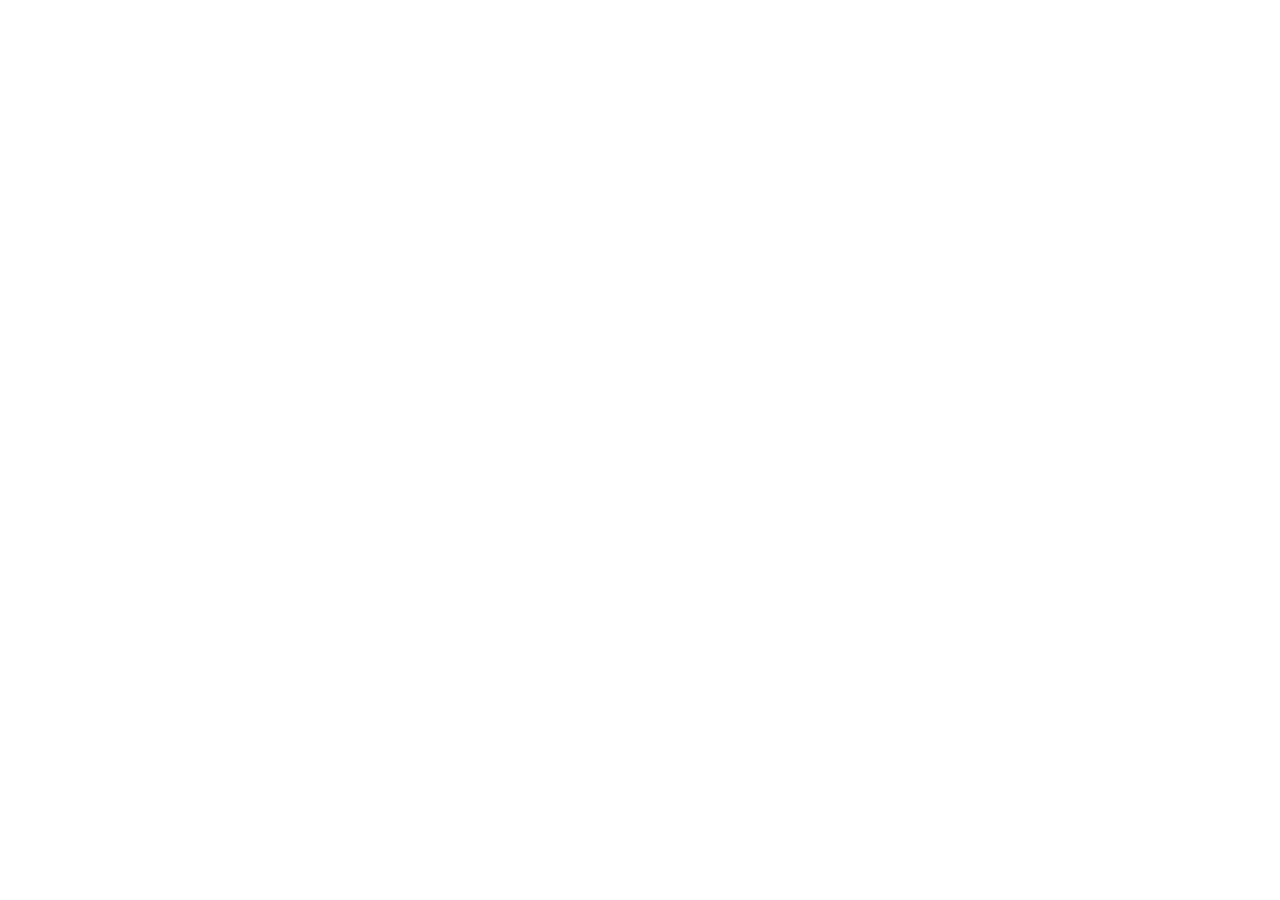
==== commit 68cce87d: "?? Game5 ????? v2" ====
--- a/game5/index.html
+++ b/game5/index.html
@@ -24,10 +24,10 @@
   <meta name="description" content="幸运筹码乐园 - 一个纯前端本地存档的休闲赌场小游戏">
   <title>幸运筹码乐园</title>
   <link rel="icon" href="./favicon.svg">
-  <script type="module" crossorigin src="./assets/index-C4ZUzfAt.js"></script>
+  <script type="module" crossorigin src="./assets/index-BROqgbTG.js"></script>
   <link rel="modulepreload" crossorigin href="./assets/rolldown-runtime-B0Z9INg1.js">
   <link rel="modulepreload" crossorigin href="./assets/radix-DcRP15Mo.js">
-  <link rel="stylesheet" crossorigin href="./assets/index-CJBMAEnf.css">
+  <link rel="stylesheet" crossorigin href="./assets/index-Bxhpevth.css">
 </head>
 
 <body>
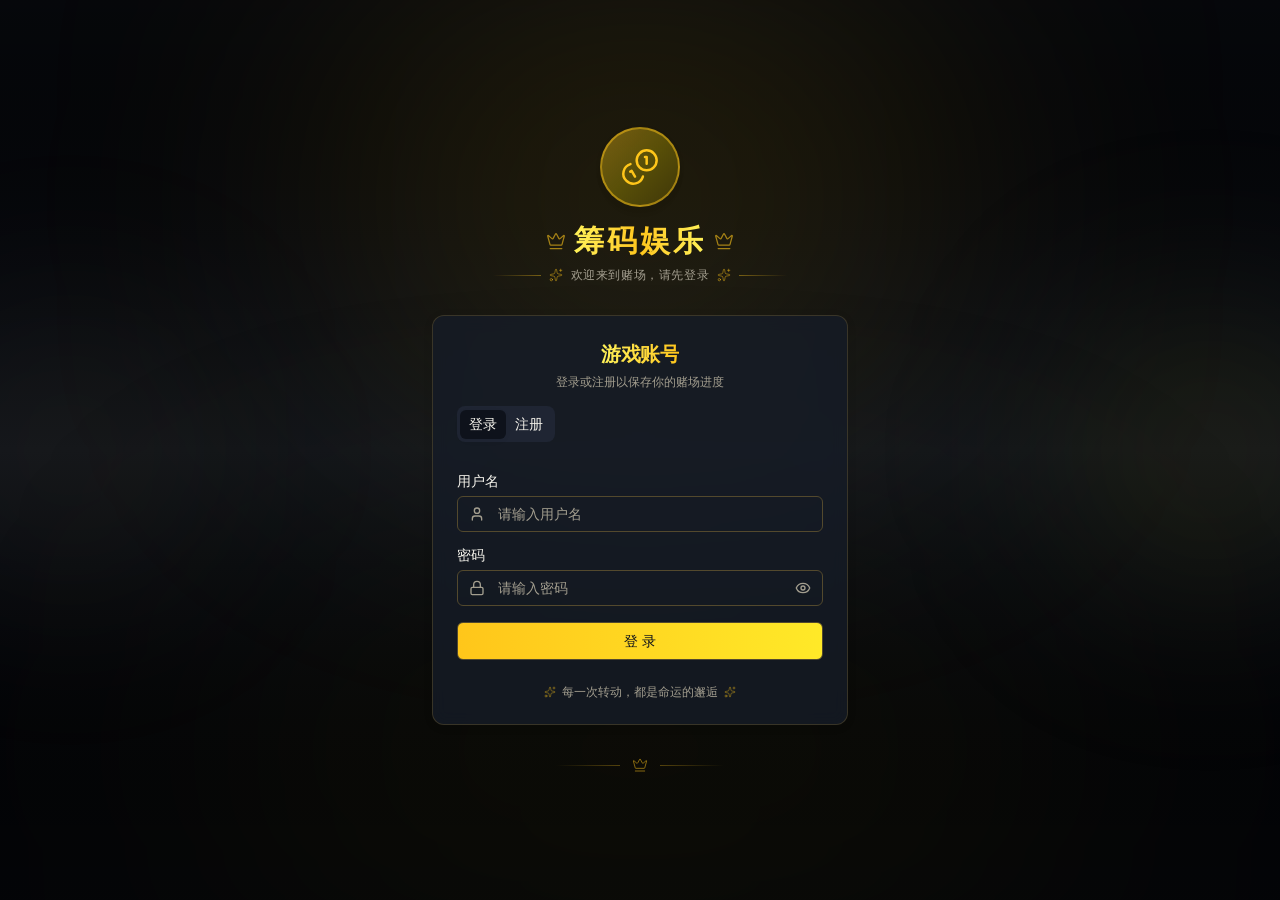
==== commit 74ffde7e: "??????????" ====
--- a/game5/index.html
+++ b/game5/index.html
@@ -24,7 +24,7 @@
   <meta name="description" content="幸运筹码乐园 - 一个纯前端本地存档的休闲赌场小游戏">
   <title>幸运筹码乐园</title>
   <link rel="icon" href="./favicon.svg">
-  <script type="module" crossorigin src="./assets/index-BROqgbTG.js"></script>
+  <script type="module" crossorigin src="./assets/index-CGr9Nm5r.js"></script>
   <link rel="modulepreload" crossorigin href="./assets/rolldown-runtime-B0Z9INg1.js">
   <link rel="modulepreload" crossorigin href="./assets/radix-DcRP15Mo.js">
   <link rel="stylesheet" crossorigin href="./assets/index-Bxhpevth.css">
--- a/game5/assets/index-Bxhpevth.css
+++ b/game5/assets/index-Bxhpevth.css
@@ -0,0 +1 @@
+@layer antd,components;@layer properties{@supports (((-webkit-hyphens:none)) and (not (margin-trim:inline))) or ((-moz-orient:inline) and (not (color:rgb(from red r g b)))){*,:before,:after{--tw-translate-x:0;--tw-translate-y:0;--tw-translate-z:0;--tw-rotate-x:initial;--tw-rotate-y:initial;--tw-rotate-z:initial;--tw-skew-x:initial;--tw-skew-y:initial;--tw-space-y-reverse:0;--tw-space-x-reverse:0;--tw-border-style:solid;--tw-gradient-position:initial;--tw-gradient-from:#0000;--tw-gradient-via:#0000;--tw-gradient-to:#0000;--tw-gradient-stops:initial;--tw-gradient-via-stops:initial;--tw-gradient-from-position:0%;--tw-gradient-via-position:50%;--tw-gradient-to-position:100%;--tw-leading:initial;--tw-font-weight:initial;--tw-tracking:initial;--tw-ordinal:initial;--tw-slashed-zero:initial;--tw-numeric-figure:initial;--tw-numeric-spacing:initial;--tw-numeric-fraction:initial;--tw-shadow:0 0 #0000;--tw-shadow-color:initial;--tw-shadow-alpha:100%;--tw-inset-shadow:0 0 #0000;--tw-inset-shadow-color:initial;--tw-inset-shadow-alpha:100%;--tw-ring-color:initial;--tw-ring-shadow:0 0 #0000;--tw-inset-ring-color:initial;--tw-inset-ring-shadow:0 0 #0000;--tw-ring-inset:initial;--tw-ring-offset-width:0px;--tw-ring-offset-color:#fff;--tw-ring-offset-shadow:0 0 #0000;--tw-outline-style:solid;--tw-blur:initial;--tw-brightness:initial;--tw-contrast:initial;--tw-grayscale:initial;--tw-hue-rotate:initial;--tw-invert:initial;--tw-opacity:initial;--tw-saturate:initial;--tw-sepia:initial;--tw-drop-shadow:initial;--tw-drop-shadow-color:initial;--tw-drop-shadow-alpha:100%;--tw-drop-shadow-size:initial;--tw-backdrop-blur:initial;--tw-backdrop-brightness:initial;--tw-backdrop-contrast:initial;--tw-backdrop-grayscale:initial;--tw-backdrop-hue-rotate:initial;--tw-backdrop-invert:initial;--tw-backdrop-opacity:initial;--tw-backdrop-saturate:initial;--tw-backdrop-sepia:initial;--tw-duration:initial;--tw-ease:initial;--tw-content:"";--tw-scale-x:1;--tw-scale-y:1;--tw-scale-z:1;--tw-animation-delay:0s;--tw-animation-direction:normal;--tw-animation-duration:initial;--tw-animation-fill-mode:none;--tw-animation-iteration-count:1;--tw-enter-blur:0;--tw-enter-opacity:1;--tw-enter-rotate:0;--tw-enter-scale:1;--tw-enter-translate-x:0;--tw-enter-translate-y:0;--tw-exit-blur:0;--tw-exit-opacity:1;--tw-exit-rotate:0;--tw-exit-scale:1;--tw-exit-translate-x:0;--tw-exit-translate-y:0}::backdrop{--tw-translate-x:0;--tw-translate-y:0;--tw-translate-z:0;--tw-rotate-x:initial;--tw-rotate-y:initial;--tw-rotate-z:initial;--tw-skew-x:initial;--tw-skew-y:initial;--tw-space-y-reverse:0;--tw-space-x-reverse:0;--tw-border-style:solid;--tw-gradient-position:initial;--tw-gradient-from:#0000;--tw-gradient-via:#0000;--tw-gradient-to:#0000;--tw-gradient-stops:initial;--tw-gradient-via-stops:initial;--tw-gradient-from-position:0%;--tw-gradient-via-position:50%;--tw-gradient-to-position:100%;--tw-leading:initial;--tw-font-weight:initial;--tw-tracking:initial;--tw-ordinal:initial;--tw-slashed-zero:initial;--tw-numeric-figure:initial;--tw-numeric-spacing:initial;--tw-numeric-fraction:initial;--tw-shadow:0 0 #0000;--tw-shadow-color:initial;--tw-shadow-alpha:100%;--tw-inset-shadow:0 0 #0000;--tw-inset-shadow-color:initial;--tw-inset-shadow-alpha:100%;--tw-ring-color:initial;--tw-ring-shadow:0 0 #0000;--tw-inset-ring-color:initial;--tw-inset-ring-shadow:0 0 #0000;--tw-ring-inset:initial;--tw-ring-offset-width:0px;--tw-ring-offset-color:#fff;--tw-ring-offset-shadow:0 0 #0000;--tw-outline-style:solid;--tw-blur:initial;--tw-brightness:initial;--tw-contrast:initial;--tw-grayscale:initial;--tw-hue-rotate:initial;--tw-invert:initial;--tw-opacity:initial;--tw-saturate:initial;--tw-sepia:initial;--tw-drop-shadow:initial;--tw-drop-shadow-color:initial;--tw-drop-shadow-alpha:100%;--tw-drop-shadow-size:initial;--tw-backdrop-blur:initial;--tw-backdrop-brightness:initial;--tw-backdrop-contrast:initial;--tw-backdrop-grayscale:initial;--tw-backdrop-hue-rotate:initial;--tw-backdrop-invert:initial;--tw-backdrop-opacity:initial;--tw-backdrop-saturate:initial;--tw-backdrop-sepia:initial;--tw-duration:initial;--tw-ease:initial;--tw-content:"";--tw-scale-x:1;--tw-scale-y:1;--tw-scale-z:1;--tw-animation-delay:0s;--tw-animation-direction:normal;--tw-animation-duration:initial;--tw-animation-fill-mode:none;--tw-animation-iteration-count:1;--tw-enter-blur:0;--tw-enter-opacity:1;--tw-enter-rotate:0;--tw-enter-scale:1;--tw-enter-translate-x:0;--tw-enter-translate-y:0;--tw-exit-blur:0;--tw-exit-opacity:1;--tw-exit-rotate:0;--tw-exit-scale:1;--tw-exit-translate-x:0;--tw-exit-translate-y:0}}}@layer theme{:root,:host{--font-sans:var(--font-sans);--font-serif:var(--font-serif);--font-mono:var(--font-mono);--color-red-50:#fef2f2;--color-red-200:#ffcaca;--color-red-300:#ffa3a3;--color-red-400:#ff6568;--color-red-500:#fb2c36;--color-red-600:#e40014;--color-red-700:#bf000f;--color-red-800:#9f0712;--color-red-900:#82181a;--color-red-950:#460809;--color-orange-400:#ff8b1a;--color-orange-500:#fe6e00;--color-orange-600:#f05100;--color-amber-50:#fffbeb;--color-amber-100:#fef3c6;--color-amber-200:#fee685;--color-amber-300:#ffd236;--color-amber-400:#fcbb00;--color-amber-500:#f99c00;--color-amber-600:#dd7400;--color-amber-700:#b75000;--color-amber-800:#953d00;--color-amber-900:#7b3306;--color-amber-950:#461901;--color-yellow-100:#fef9c2;--color-yellow-200:#fff085;--color-yellow-300:#ffe02a;--color-yellow-400:#fac800;--color-yellow-500:#edb200;--color-yellow-600:#cd8900;--color-yellow-700:#a36100;--color-yellow-800:#874b00;--color-yellow-900:#733e0a;--color-emerald-200:#a4f4cf;--color-emerald-300:#5ee9b5;--color-emerald-400:#00d294;--color-emerald-500:#00bb7f;--color-emerald-600:#009767;--color-emerald-700:#007956;--color-cyan-50:#ecfeff;--color-cyan-100:#cefafe;--color-cyan-200:#a2f4fd;--color-cyan-300:#53eafd;--color-cyan-400:#00d2ef;--color-cyan-500:#00b7d7;--color-cyan-600:#0092b5;--color-cyan-700:#007492;--color-cyan-800:#005f78;--color-cyan-900:#104e64;--color-cyan-950:#053345;--color-blue-100:#dbeafe;--color-blue-200:#bedbff;--color-blue-300:#90c5ff;--color-blue-400:#54a2ff;--color-blue-500:#3080ff;--color-blue-600:#155dfc;--color-blue-700:#1447e6;--color-blue-800:#193cb8;--color-blue-900:#1c398e;--color-indigo-500:#625fff;--color-indigo-600:#4f39f6;--color-indigo-900:#312c85;--color-purple-300:#d9b3ff;--color-purple-400:#c07eff;--color-purple-500:#ac4bff;--color-purple-600:#9810fa;--color-purple-900:#59168b;--color-purple-950:#3c0366;--color-fuchsia-100:#fae8ff;--color-fuchsia-200:#f6cfff;--color-fuchsia-300:#f2a9ff;--color-fuchsia-400:#ec6cff;--color-fuchsia-500:#e12afb;--color-fuchsia-600:#c600db;--color-fuchsia-700:#a600b5;--color-fuchsia-800:#8a0194;--color-fuchsia-900:#721378;--color-fuchsia-950:#4b004f;--color-pink-200:#fccee8;--color-pink-300:#fda5d5;--color-pink-400:#fb64b6;--color-pink-950:#510424;--color-rose-300:#ffa2ae;--color-rose-400:#ff667f;--color-rose-500:#ff2357;--color-slate-100:#f1f5f9;--color-slate-200:#e2e8f0;--color-slate-300:#cad5e2;--color-slate-400:#90a1b9;--color-slate-700:#314158;--color-slate-800:#1d293d;--color-slate-900:#0f172b;--color-slate-950:#020618;--color-gray-50:#f9fafb;--color-gray-200:#e5e7eb;--color-gray-300:#d1d5dc;--color-gray-900:#101828;--color-zinc-900:#18181b;--color-neutral-300:#d4d4d4;--color-neutral-500:#737373;--color-neutral-700:#404040;--color-neutral-950:#0a0a0a;--color-stone-900:#1c1917;--color-black:#000;--color-white:#fff;--spacing:.25rem;--container-sm:24rem;--container-md:28rem;--container-lg:32rem;--container-xl:36rem;--container-3xl:48rem;--text-xs:.75rem;--text-xs--line-height:calc(1 / .75);--text-sm:.875rem;--text-sm--line-height:calc(1.25 / .875);--text-base:1rem;--text-base--line-height:calc(1.5 / 1);--text-lg:1.125rem;--text-lg--line-height:calc(1.75 / 1.125);--text-xl:1.25rem;--text-xl--line-height:calc(1.75 / 1.25);--text-2xl:1.5rem;--text-2xl--line-height:calc(2 / 1.5);--text-3xl:1.875rem;--text-3xl--line-height:calc(2.25 / 1.875);--text-4xl:2.25rem;--text-4xl--line-height:calc(2.5 / 2.25);--text-5xl:3rem;--text-5xl--line-height:1;--text-7xl:4.5rem;--text-7xl--line-height:1;--font-weight-normal:400;--font-weight-medium:500;--font-weight-semibold:600;--font-weight-bold:700;--font-weight-extrabold:800;--font-weight-black:900;--tracking-tight:-.025em;--tracking-wide:.025em;--tracking-wider:.05em;--tracking-widest:.1em;--leading-tight:1.25;--leading-snug:1.375;--leading-normal:1.5;--leading-relaxed:1.625;--radius-xs:.125rem;--radius-2xl:1rem;--radius-3xl:1.5rem;--shadow-2xs:var(--shadow-2xs);--shadow-xs:var(--shadow-xs);--shadow-sm:var(--shadow-sm);--shadow-md:var(--shadow-md);--shadow-lg:var(--shadow-lg);--shadow-xl:var(--shadow-xl);--shadow-2xl:var(--shadow-2xl);--drop-shadow-md:0 3px 3px #0000001f;--ease-in-out:cubic-bezier(.4, 0, .2, 1);--animate-spin:spin 1s linear infinite;--animate-pulse:pulse 2s cubic-bezier(.4, 0, .6, 1) infinite;--blur-sm:8px;--blur-md:12px;--blur-lg:16px;--blur-2xl:40px;--blur-3xl:64px;--aspect-video:16 / 9;--default-transition-duration:.15s;--default-transition-timing-function:cubic-bezier(.4, 0, .2, 1);--default-font-family:var(--font-sans);--default-mono-font-family:var(--font-mono);--shadow:var(--shadow);--color-border:var(--border)}@supports (color:color(display-p3 0 0 0)){:root,:host{--color-red-50:color(display-p3 .988669 .951204 .950419);--color-red-200:color(display-p3 .969562 .798149 .794299);--color-red-300:color(display-p3 .956922 .651886 .645122);--color-red-400:color(display-p3 .933534 .431676 .423491);--color-red-500:color(display-p3 .903738 .262579 .253307);--color-red-600:color(display-p3 .830323 .140383 .133196);--color-red-700:color(display-p3 .692737 .116232 .104679);--color-red-800:color(display-p3 .569606 .121069 .108493);--color-red-900:color(display-p3 .466906 .133198 .12139);--color-red-950:color(display-p3 .25064 .0550983 .0468818);--color-orange-400:color(display-p3 .950192 .561807 .211017);--color-orange-500:color(display-p3 .946589 .449788 .0757345);--color-orange-600:color(display-p3 .887467 .341665 .0219962);--color-amber-50:color(display-p3 .997804 .985047 .926312);--color-amber-100:color(display-p3 .989391 .954583 .796328);--color-amber-200:color(display-p3 .979824 .904554 .57325);--color-amber-300:color(display-p3 .974327 .83063 .33298);--color-amber-400:color(display-p3 .959186 .738519 .118268);--color-amber-500:color(display-p3 .93994 .620584 .0585367);--color-amber-600:color(display-p3 .827144 .467166 .0336006);--color-amber-700:color(display-p3 .67989 .32771 .0520514);--color-amber-800:color(display-p3 .547533 .256058 .0728326);--color-amber-900:color(display-p3 .445958 .216422 .0823321);--color-amber-950:color(display-p3 .252662 .109091 .026881);--color-yellow-100:color(display-p3 .993436 .977463 .782913);--color-yellow-200:color(display-p3 .988789 .943116 .579188);--color-yellow-300:color(display-p3 .982669 .880884 .32102);--color-yellow-400:color(display-p3 .959941 .790171 .0585198);--color-yellow-500:color(display-p3 .903651 .703062 .0745389);--color-yellow-600:color(display-p3 .776342 .542492 .041709);--color-yellow-700:color(display-p3 .613146 .386658 .0579687);--color-yellow-800:color(display-p3 .503181 .30478 .075537);--color-yellow-900:color(display-p3 .422485 .252729 .095052);--color-emerald-200:color(display-p3 .713164 .947563 .822283);--color-emerald-300:color(display-p3 .524941 .903425 .722352);--color-emerald-400:color(display-p3 .334701 .819603 .591575);--color-emerald-500:color(display-p3 .267113 .726847 .508397);--color-emerald-600:color(display-p3 .206557 .589057 .413962);--color-emerald-700:color(display-p3 .164041 .470229 .343508);--color-cyan-50:color(display-p3 .938135 .993772 .998465);--color-cyan-100:color(display-p3 .843085 .97553 .992573);--color-cyan-200:color(display-p3 .707418 .947027 .984826);--color-cyan-300:color(display-p3 .503734 .904871 .979358);--color-cyan-400:color(display-p3 .294638 .813991 .934996);--color-cyan-500:color(display-p3 .246703 .710032 .841444);--color-cyan-600:color(display-p3 .193249 .564651 .707197);--color-cyan-700:color(display-p3 .164124 .451431 .570574);--color-cyan-800:color(display-p3 .151437 .365208 .461053);--color-cyan-900:color(display-p3 .142586 .302008 .385094);--color-cyan-950:color(display-p3 .0805271 .197254 .263206);--color-blue-100:color(display-p3 .869214 .915931 .989622);--color-blue-200:color(display-p3 .76688 .855207 .987483);--color-blue-300:color(display-p3 .602559 .767214 .993938);--color-blue-400:color(display-p3 .397443 .62813 .992116);--color-blue-500:color(display-p3 .266422 .491219 .988624);--color-blue-600:color(display-p3 .174493 .358974 .950247);--color-blue-700:color(display-p3 .1379 .274983 .867624);--color-blue-800:color(display-p3 .134023 .230647 .695537);--color-blue-900:color(display-p3 .136395 .219428 .537145);--color-indigo-500:color(display-p3 .380374 .372235 .971707);--color-indigo-600:color(display-p3 .297656 .227891 .929242);--color-indigo-900:color(display-p3 .188425 .173312 .503066);--color-purple-300:color(display-p3 .829394 .703737 .996084);--color-purple-400:color(display-p3 .719919 .492497 .995173);--color-purple-500:color(display-p3 .629519 .30089 .990817);--color-purple-600:color(display-p3 .546729 .130167 .94439);--color-purple-900:color(display-p3 .321698 .107597 .524563);--color-purple-950:color(display-p3 .212466 .030662 .385137);--color-fuchsia-100:color(display-p3 .969181 .911466 .995042);--color-fuchsia-200:color(display-p3 .939526 .818938 .987975);--color-fuchsia-300:color(display-p3 .91137 .670052 .986215);--color-fuchsia-400:color(display-p3 .86677 .447756 .979034);--color-fuchsia-500:color(display-p3 .81268 .241966 .951571);--color-fuchsia-600:color(display-p3 .716587 .083681 .841036);--color-fuchsia-700:color(display-p3 .601715 .077561 .692792);--color-fuchsia-800:color(display-p3 .49483 .0920344 .561488);--color-fuchsia-900:color(display-p3 .41021 .112087 .453633);--color-fuchsia-950:color(display-p3 .26664 .0315437 .299074);--color-pink-200:color(display-p3 .95913 .815822 .905269);--color-pink-300:color(display-p3 .944378 .662026 .8283);--color-pink-400:color(display-p3 .915485 .430491 .70271);--color-pink-950:color(display-p3 .289266 .0492215 .139542);--color-rose-300:color(display-p3 .96017 .647703 .683715);--color-rose-400:color(display-p3 .942928 .430764 .503101);--color-rose-500:color(display-p3 .921824 .240748 .355666);--color-slate-100:color(display-p3 .947345 .959969 .97483);--color-slate-200:color(display-p3 .890322 .909405 .939294);--color-slate-300:color(display-p3 .800294 .834432 .882803);--color-slate-400:color(display-p3 .577446 .629622 .716602);--color-slate-700:color(display-p3 .205992 .253487 .336039);--color-slate-800:color(display-p3 .121994 .158688 .232363);--color-slate-900:color(display-p3 .0639692 .0891152 .163036);--color-slate-950:color(display-p3 .0102437 .0227555 .0878731);--color-gray-50:color(display-p3 .977213 .98084 .985102);--color-gray-200:color(display-p3 .899787 .906171 .92106);--color-gray-300:color(display-p3 .822033 .835264 .858521);--color-gray-900:color(display-p3 .070423 .0928982 .151928);--color-zinc-900:color(display-p3 .0937957 .093793 .104806);--color-neutral-300:color(display-p3 .831444 .831444 .831444);--color-neutral-500:color(display-p3 .451519 .451519 .451519);--color-neutral-700:color(display-p3 .250471 .250471 .250471);--color-neutral-950:color(display-p3 .0393882 .0393882 .0393882);--color-stone-900:color(display-p3 .107549 .0983899 .0912386)}}@supports (color:lab(0% 0 0)){:root,:host{--color-red-50:lab(96.5005% 4.18511 1.52329);--color-red-200:lab(86.017% 19.8815 7.75869);--color-red-300:lab(76.5514% 36.4219 15.5335);--color-red-400:lab(63.7053% 60.7449 31.3109);--color-red-500:lab(55.4814% 75.0732 48.8528);--color-red-600:lab(48.4493% 77.4328 61.5452);--color-red-700:lab(40.4273% 67.2623 53.7441);--color-red-800:lab(33.7174% 55.8993 41.0293);--color-red-900:lab(28.5139% 44.5539 29.0463);--color-red-950:lab(13.003% 29.04 16.7519);--color-orange-400:lab(70.0429% 42.5156 75.8207);--color-orange-500:lab(64.272% 57.1788 90.3583);--color-orange-600:lab(57.1026% 64.2584 89.8886);--color-amber-50:lab(98.6252% -.635982 8.42309);--color-amber-100:lab(95.916% -1.2165 23.111);--color-amber-200:lab(91.7203% -.505269 49.9084);--color-amber-300:lab(86.4156% 6.13147 78.3961);--color-amber-400:lab(80.1641% 16.6016 99.2089);--color-amber-500:lab(72.7183% 31.8672 97.9407);--color-amber-600:lab(60.3514% 40.5624 87.1228);--color-amber-700:lab(47.2709% 42.9082 69.2966);--color-amber-800:lab(37.8823% 37.1699 52.2718);--color-amber-900:lab(31.2288% 30.2627 40.0378);--color-amber-950:lab(15.8111% 20.9107 23.3752);--color-yellow-100:lab(97.3564% -4.51407 27.344);--color-yellow-200:lab(94.3433% -5.00426 52.9663);--color-yellow-300:lab(89.7033% -.480324 84.4917);--color-yellow-400:lab(83.2664% 8.65132 106.895);--color-yellow-500:lab(76.3898% 14.5258 98.4589);--color-yellow-600:lab(62.7799% 22.4198 86.1544);--color-yellow-700:lab(47.8202% 25.2426 66.5015);--color-yellow-800:lab(38.7484% 23.5833 51.4916);--color-yellow-900:lab(32.3865% 21.1274 38.5958);--color-emerald-200:lab(90.2247% -31.039 9.47084);--color-emerald-300:lab(83.9203% -48.7124 13.8849);--color-emerald-400:lab(75.0771% -60.7313 19.4146);--color-emerald-500:lab(66.9756% -58.27 19.5419);--color-emerald-600:lab(55.0481% -49.9246 15.93);--color-emerald-700:lab(44.4871% -41.0396 11.0361);--color-cyan-50:lab(98.3303% -5.97429 -2.62109);--color-cyan-100:lab(95.3146% -13.8285 -6.84733);--color-cyan-200:lab(91.0821% -24.0435 -12.8306);--color-cyan-300:lab(85.3886% -36.7635 -21.5717);--color-cyan-400:lab(76.6045% -40.9406 -29.6231);--color-cyan-500:lab(67.805% -35.3952 -30.2018);--color-cyan-600:lab(55.1767% -26.7496 -30.5138);--color-cyan-700:lab(44.7267% -21.5987 -26.118);--color-cyan-800:lab(36.5114% -17.1989 -21.6292);--color-cyan-900:lab(30.372% -13.1853 -18.7887);--color-cyan-950:lab(19.1528% -9.68759 -15.5267);--color-blue-100:lab(92.0301% -2.24757 -11.6453);--color-blue-200:lab(86.15% -4.04379 -21.0797);--color-blue-300:lab(77.5052% -6.4629 -36.42);--color-blue-400:lab(65.0361% -1.42062 -56.9803);--color-blue-500:lab(54.1736% 13.3368 -74.6839);--color-blue-600:lab(44.0605% 29.0279 -86.0352);--color-blue-700:lab(36.9089% 35.0961 -85.6872);--color-blue-800:lab(30.2514% 27.7854 -70.2699);--color-blue-900:lab(26.1542% 15.7545 -51.5504);--color-indigo-500:lab(48.295% 38.3129 -81.9673);--color-indigo-600:lab(38.4009% 52.6132 -92.3857);--color-indigo-900:lab(23.3911% 24.6978 -50.4719);--color-purple-300:lab(78.3298% 26.2195 -34.9499);--color-purple-400:lab(63.6946% 47.6127 -59.2066);--color-purple-500:lab(52.0183% 66.11 -78.2316);--color-purple-600:lab(43.0295% 75.21 -86.5669);--color-purple-900:lab(24.9401% 45.2703 -51.2728);--color-purple-950:lab(14.8253% 38.9005 -44.5861);--color-fuchsia-100:lab(93.9419% 9.5765 -9.08735);--color-fuchsia-200:lab(87.7108% 19.9958 -18.2054);--color-fuchsia-300:lab(78.5378% 39.3533 -32.9615);--color-fuchsia-400:lab(66.1178% 66.0652 -52.4733);--color-fuchsia-500:lab(56.4256% 83.132 -64.639);--color-fuchsia-600:lab(47.5131% 83.4271 -63.0363);--color-fuchsia-700:lab(39.787% 72.2653 -53.1244);--color-fuchsia-800:lab(32.904% 60.2883 -43.6569);--color-fuchsia-900:lab(27.755% 48.6174 -34.3553);--color-fuchsia-950:lab(15.7348% 39.0235 -27.4073);--color-pink-200:lab(87.4504% 19.6 -6.46662);--color-pink-300:lab(77.8308% 38.525 -10.5394);--color-pink-400:lab(64.5597% 64.3615 -12.7988);--color-pink-950:lab(15.6116% 35.2166 3.53979);--color-rose-300:lab(76.6339% 38.3549 9.68834);--color-rose-400:lab(64.4124% 63.0291 19.2068);--color-rose-500:lab(56.101% 79.4329 31.4532);--color-slate-100:lab(96.286% -.852466 -2.46847);--color-slate-200:lab(91.7353% -.998765 -4.76968);--color-slate-300:lab(84.7652% -1.94535 -7.93337);--color-slate-400:lab(65.5349% -2.25151 -14.5072);--color-slate-700:lab(26.9569% -1.47018 -15.6993);--color-slate-800:lab(16.132% -.318021 -14.6672);--color-slate-900:lab(7.78673% 1.82346 -15.0537);--color-slate-950:lab(1.76974% 1.32743 -9.28855);--color-gray-50:lab(98.2596% -.247031 -.706708);--color-gray-200:lab(91.6229% -.159085 -2.26791);--color-gray-300:lab(85.1236% -.612259 -3.7138);--color-gray-900:lab(8.11897% .811279 -12.254);--color-zinc-900:lab(8.30603% .618212 -2.16573);--color-neutral-300:lab(84.92% 0 0);--color-neutral-500:lab(48.496% 0 0);--color-neutral-700:lab(27.036% 0 0);--color-neutral-950:lab(2.75381% 0 0);--color-stone-900:lab(9.03835% 1.15297 1.92955)}}}@layer base{*,:after,:before{box-sizing:border-box;border:0 solid;margin:0;padding:0}::backdrop{box-sizing:border-box;border:0 solid;margin:0;padding:0}::-webkit-file-upload-button{box-sizing:border-box;border:0 solid;margin:0;padding:0}::file-selector-button{box-sizing:border-box;border:0 solid;margin:0;padding:0}html,:host{-webkit-text-size-adjust:100%;tab-size:4;line-height:1.5;font-family:var(--default-font-family,-apple-system, BlinkMacSystemFont, "Segoe UI", Roboto, "Helvetica Neue", "Noto Sans", Arial, sans-serif, "Apple Color Emoji", "Segoe UI Emoji", "Segoe UI Symbol", "Noto Color Emoji");font-feature-settings:var(--default-font-feature-settings,normal);font-variation-settings:var(--default-font-variation-settings,normal);-webkit-tap-highlight-color:transparent}hr{height:0;color:inherit;border-top-width:1px}abbr:where([title]){-webkit-text-decoration:underline dotted;text-decoration:underline dotted}h1,h2,h3,h4,h5,h6{font-size:inherit;font-weight:inherit}a{color:inherit;-webkit-text-decoration:inherit;-webkit-text-decoration:inherit;-webkit-text-decoration:inherit;-webkit-text-decoration:inherit;text-decoration:inherit}b,strong{font-weight:bolder}code,kbd,samp,pre{font-family:var(--default-mono-font-family,ui-monospace, SFMono-Regular, Menlo, Monaco, Consolas, "Liberation Mono", "Courier New", monospace);font-feature-settings:var(--default-mono-font-feature-settings,normal);font-variation-settings:var(--default-mono-font-variation-settings,normal);font-size:1em}small{font-size:80%}sub,sup{vertical-align:baseline;font-size:75%;line-height:0;position:relative}sub{bottom:-.25em}sup{top:-.5em}table{text-indent:0;border-color:inherit;border-collapse:collapse}:-moz-focusring:where(:not(iframe)){outline:auto}progress{vertical-align:baseline}summary{display:list-item}ol,ul,menu{list-style:none}img,svg,video,canvas,audio,iframe,embed,object{vertical-align:middle;display:block}img,video{max-width:100%;height:auto}button,input,select,optgroup,textarea{font:inherit;font-feature-settings:inherit;font-variation-settings:inherit;letter-spacing:inherit;color:inherit;opacity:1;background-color:#0000;border-radius:0}::-webkit-file-upload-button{font:inherit;font-feature-settings:inherit;font-variation-settings:inherit;letter-spacing:inherit;color:inherit;opacity:1;background-color:#0000;border-radius:0}::file-selector-button{font:inherit;font-feature-settings:inherit;font-variation-settings:inherit;letter-spacing:inherit;color:inherit;opacity:1;background-color:#0000;border-radius:0}:where(select:-webkit-any([multiple],[size])) optgroup{font-weight:bolder}:where(select:is([multiple],[size])) optgroup{font-weight:bolder}:where(select:-webkit-any([multiple],[size])) optgroup option:not(:-webkit-any(:lang(ae),:lang(ar),:lang(arc),:lang(bcc),:lang(bqi),:lang(ckb),:lang(dv),:lang(fa),:lang(glk),:lang(he),:lang(ku),:lang(mzn),:lang(nqo),:lang(pnb),:lang(ps),:lang(sd),:lang(ug),:lang(ur),:lang(yi))){padding-left:20px}:where(select:is([multiple],[size])) optgroup option:not(:is(:lang(ae),:lang(ar),:lang(arc),:lang(bcc),:lang(bqi),:lang(ckb),:lang(dv),:lang(fa),:lang(glk),:lang(he),:lang(ku),:lang(mzn),:lang(nqo),:lang(pnb),:lang(ps),:lang(sd),:lang(ug),:lang(ur),:lang(yi))){padding-left:20px}:where(select:-webkit-any([multiple],[size])) optgroup option:-webkit-any(:lang(ae),:lang(ar),:lang(arc),:lang(bcc),:lang(bqi),:lang(ckb),:lang(dv),:lang(fa),:lang(glk),:lang(he),:lang(ku),:lang(mzn),:lang(nqo),:lang(pnb),:lang(ps),:lang(sd),:lang(ug),:lang(ur),:lang(yi)){padding-right:20px}:where(select:is([multiple],[size])) optgroup option:is(:lang(ae),:lang(ar),:lang(arc),:lang(bcc),:lang(bqi),:lang(ckb),:lang(dv),:lang(fa),:lang(glk),:lang(he),:lang(ku),:lang(mzn),:lang(nqo),:lang(pnb),:lang(ps),:lang(sd),:lang(ug),:lang(ur),:lang(yi)){padding-right:20px}:not(:-webkit-any(:lang(ae),:lang(ar),:lang(arc),:lang(bcc),:lang(bqi),:lang(ckb),:lang(dv),:lang(fa),:lang(glk),:lang(he),:lang(ku),:lang(mzn),:lang(nqo),:lang(pnb),:lang(ps),:lang(sd),:lang(ug),:lang(ur),:lang(yi)))::-webkit-file-upload-button{margin-right:4px}:not(:is(:lang(ae),:lang(ar),:lang(arc),:lang(bcc),:lang(bqi),:lang(ckb),:lang(dv),:lang(fa),:lang(glk),:lang(he),:lang(ku),:lang(mzn),:lang(nqo),:lang(pnb),:lang(ps),:lang(sd),:lang(ug),:lang(ur),:lang(yi)))::file-selector-button{margin-right:4px}:-webkit-any(:lang(ae),:lang(ar),:lang(arc),:lang(bcc),:lang(bqi),:lang(ckb),:lang(dv),:lang(fa),:lang(glk),:lang(he),:lang(ku),:lang(mzn),:lang(nqo),:lang(pnb),:lang(ps),:lang(sd),:lang(ug),:lang(ur),:lang(yi))::-webkit-file-upload-button{margin-left:4px}:is(:lang(ae),:lang(ar),:lang(arc),:lang(bcc),:lang(bqi),:lang(ckb),:lang(dv),:lang(fa),:lang(glk),:lang(he),:lang(ku),:lang(mzn),:lang(nqo),:lang(pnb),:lang(ps),:lang(sd),:lang(ug),:lang(ur),:lang(yi))::file-selector-button{margin-left:4px}::placeholder{opacity:1}@supports (not ((-webkit-appearance:-apple-pay-button))) or (contain-intrinsic-size:1px){::placeholder{color:currentColor}@supports (color:color-mix(in lab, red, red)){::placeholder{color:color-mix(in oklab, currentcolor 50%, transparent)}}}textarea{resize:vertical}::-webkit-search-decoration{-webkit-appearance:none}::-webkit-date-and-time-value{min-height:1lh;text-align:inherit}::-webkit-datetime-edit{display:inline-flex}::-webkit-datetime-edit-fields-wrapper{padding:0}::-webkit-datetime-edit{padding-top:0;padding-bottom:0}::-webkit-datetime-edit-year-field{padding-top:0;padding-bottom:0}::-webkit-datetime-edit-month-field{padding-top:0;padding-bottom:0}::-webkit-datetime-edit-day-field{padding-top:0;padding-bottom:0}::-webkit-datetime-edit-hour-field{padding-top:0;padding-bottom:0}::-webkit-datetime-edit-minute-field{padding-top:0;padding-bottom:0}::-webkit-datetime-edit-second-field{padding-top:0;padding-bottom:0}::-webkit-datetime-edit-millisecond-field{padding-top:0;padding-bottom:0}::-webkit-datetime-edit-meridiem-field{padding-top:0;padding-bottom:0}::-webkit-calendar-picker-indicator{line-height:1}:-moz-ui-invalid{box-shadow:none}button{-webkit-appearance:button;appearance:button}input:where([type=button],[type=reset],[type=submit]){-webkit-appearance:button;appearance:button}::-webkit-file-upload-button{-webkit-appearance:button;appearance:button}::file-selector-button{-webkit-appearance:button;appearance:button}::-webkit-inner-spin-button{height:auto}::-webkit-outer-spin-button{height:auto}[hidden]:where(:not([hidden=until-found])){display:none!important}:root{--color-blue-50:#f0f4ff;--color-blue-100:#e0e9ff;--color-blue-200:#c2d4ff;--color-blue-300:#94b4ff;--color-blue-400:#7aa2ff;--color-blue-500:#5083fb;--color-blue-600:#336df4;--color-blue-700:#1456f0;--color-blue-800:#0442d2;--color-blue-900:#002f9e;--color-blue-950:#002270;--color-pink-50:#fef0f8;--color-pink-100:#fee2f2;--color-pink-200:#f8c4e1;--color-pink-300:#f598cc;--color-pink-400:#eb78b8;--color-pink-500:#df58a5;--color-pink-600:#cc398c;--color-pink-700:#b82879;--color-pink-800:#9d1562;--color-pink-900:#730744;--color-pink-950:#550c35;--color-neutral-00:#fff;--color-neutral-50:#f5f6f7;--color-neutral-100:#f2f3f5;--color-neutral-200:#eff0f1;--color-neutral-300:#dee0e3;--color-neutral-400:#d0d3d6;--color-neutral-500:#bbbfc4;--color-neutral-600:#8f959e;--color-neutral-650:#51565d;--color-neutral-700:#646a73;--color-neutral-800:#373c43;--color-neutral-900:#2b2f36;--color-neutral-950:#1f2329;--color-neutral-1000:#000;--color-green-50:#e4fae1;--color-green-100:#d0f5ce;--color-green-200:#95e599;--color-green-300:#5cd168;--color-green-400:#35bd4b;--color-green-500:#32a645;--color-green-600:#258832;--color-green-700:#1a7526;--color-green-800:#0b6017;--color-green-900:#04430c;--color-green-950:#022c07;--color-indigo-50:#f2f3fd;--color-indigo-100:#e9eafb;--color-indigo-200:#cccff9;--color-indigo-300:#abb0f2;--color-indigo-400:#959bee;--color-indigo-500:#757df0;--color-indigo-600:#5b65f5;--color-indigo-700:#4752e6;--color-indigo-800:#333dcc;--color-indigo-900:#1e27a4;--color-indigo-950:#151b70;--color-lime-50:#f2f8d3;--color-lime-100:#e3f0a3;--color-lime-200:#c8dd5f;--color-lime-300:#a2c10b;--color-lime-400:#91ad00;--color-lime-500:#7b9207;--color-lime-600:#6b7f06;--color-lime-700:#5c6d08;--color-lime-800:#4a5804;--color-lime-900:#333d00;--color-lime-950:#262e00;--color-orange-50:#fff3e5;--color-orange-100:#fee7cd;--color-orange-200:#fec48b;--color-orange-300:#ff9d4c;--color-orange-400:#ff811a;--color-orange-500:#ed6d0c;--color-orange-600:#c25705;--color-orange-700:#a44904;--color-orange-800:#853a05;--color-orange-900:#642b02;--color-orange-950:#3b1a02;--color-purple-50:#f5f0fe;--color-purple-100:#efe6fe;--color-purple-200:#dcc9fd;--color-purple-300:#c8a9fc;--color-purple-400:#b791fa;--color-purple-500:#9f6ff1;--color-purple-600:#8d55ed;--color-purple-700:#7a35f0;--color-purple-800:#611fd6;--color-purple-900:#4811a6;--color-purple-950:#2f0080;--color-red-50:#fef0f0;--color-red-100:#fee3e2;--color-red-200:#fdc6c4;--color-red-300:#f89e9b;--color-red-400:#ff7570;--color-red-500:#f54a45;--color-red-600:#e22e28;--color-red-700:#c02a26;--color-red-800:#a11c17;--color-red-900:#741915;--color-red-950:#590603;--color-amber-50:#ffffdb;--color-amber-100:#fffca3;--color-amber-200:#fff67a;--color-amber-300:#fff258;--color-amber-400:#ffe928;--color-amber-500:#e5ce00;--color-amber-600:#c2a800;--color-amber-700:#8f7c00;--color-amber-800:#5c4f00;--color-amber-900:#423700;--color-amber-950:#2c2502;--color-teal-50:#e2f8f5;--color-teal-100:#c4f2ec;--color-teal-200:#6fe8d8;--color-teal-300:#33d6c0;--color-teal-400:#2dbeab;--color-teal-500:#10a893;--color-teal-600:#0f8575;--color-teal-700:#067062;--color-teal-800:#045d51;--color-teal-900:#03443b;--color-teal-950:#02312a;--color-cyan-50:#e7f8fe;--color-cyan-100:#caeffc;--color-cyan-200:#97dcfc;--color-cyan-300:#3ec3f7;--color-cyan-400:#25b0e7;--color-cyan-500:#1295ca;--color-cyan-600:#047fb0;--color-cyan-700:#076a94;--color-cyan-800:#0f587a;--color-cyan-900:#06415c;--color-cyan-950:#072b3d;--color-yellow-50:#fbf4df;--color-yellow-100:#faedc2;--color-yellow-200:#fcdf7e;--color-yellow-300:#fad355;--color-yellow-400:#ffc60a;--color-yellow-500:#d99904;--color-yellow-600:#ad7a03;--color-yellow-700:#865b03;--color-yellow-800:#6f4a01;--color-yellow-900:#573601;--color-yellow-950:#382201;--color-violet-50:#fceefc;--color-violet-100:#f9e2f9;--color-violet-200:#f3c4f3;--color-violet-300:#e59ce5;--color-violet-400:#de81de;--color-violet-500:#cf5ecf;--color-violet-600:#bf3dbf;--color-violet-700:#a630a6;--color-violet-800:#872787;--color-violet-900:#6a116a;--color-violet-950:#520052;--fontReverse:#fff;--bgContentBase:#f8f9fa;--bgMask:0, 0, 0, .4;--bgTextSelection:20, 86, 240, .3;--lineDividerDefault:31, 35, 41, .15;--lineDividerModule:31, 35, 41, .15}.dark{--color-blue-50:#152340;--color-blue-100:#173166;--color-blue-200:#194294;--color-blue-300:#2655b6;--color-blue-400:#275fce;--color-blue-500:#3370eb;--color-blue-600:#4c88ff;--color-blue-700:#75a4ff;--color-blue-800:#8fb4ff;--color-blue-900:#bdd2ff;--color-blue-950:#bdd2ff;--color-pink-50:#3a182b;--color-pink-100:#591c3f;--color-pink-200:#782b57;--color-pink-300:#94386c;--color-pink-400:#ab417d;--color-pink-500:#c24a8e;--color-pink-600:#db5ea4;--color-pink-700:#ed77ba;--color-pink-800:#fc94cf;--color-pink-900:#ffc2e5;--color-pink-950:#ffe0f2;--color-neutral-00:#aaa;--color-neutral-50:#1a1a1a;--color-neutral-100:#292929;--color-neutral-200:#373737;--color-neutral-300:#434343;--color-neutral-400:#505050;--color-neutral-500:#5f5f5f;--color-neutral-600:#757575;--color-neutral-700:#a6a6a6;--color-neutral-800:#e0e0e0;--color-neutral-900:#e8e8e8;--color-neutral-950:#ebebeb;--color-neutral-1000:#fff;--color-green-50:#022c07;--color-green-100:#04430c;--color-green-200:#0b6017;--color-green-300:#1a7526;--color-green-400:#258832;--color-green-500:#32a645;--color-green-600:#35bd4b;--color-green-700:#5cd168;--color-green-800:#95e599;--color-green-900:#d0f5ce;--color-green-950:#e4fae1;--color-indigo-50:#1e204a;--color-indigo-100:#2a2d69;--color-indigo-200:#373d90;--color-indigo-300:#474fb8;--color-indigo-400:#515ad6;--color-indigo-500:#5e68e8;--color-indigo-600:#7b83f7;--color-indigo-700:#9499f7;--color-indigo-800:#aaaff8;--color-indigo-900:#cdd0f9;--color-indigo-950:#e7e9fe;--color-lime-50:#212702;--color-lime-100:#303804;--color-lime-200:#404c06;--color-lime-300:#53610a;--color-lime-400:#5f700a;--color-lime-500:#6b7f05;--color-lime-600:#82990a;--color-lime-700:#93af04;--color-lime-800:#a6c313;--color-lime-900:#c2e12d;--color-lime-950:#e3f391;--color-orange-50:#33210b;--color-orange-100:#4a2b10;--color-orange-200:#683a12;--color-orange-300:#8a4a19;--color-orange-400:#a15317;--color-orange-500:#b85e1a;--color-orange-600:#db7018;--color-orange-700:#f3871b;--color-orange-800:#f89e44;--color-orange-900:#fec88b;--color-orange-950:#fee7cd;--color-purple-50:#2b194a;--color-purple-100:#3f2073;--color-purple-200:#5529a3;--color-purple-300:#6c39c6;--color-purple-400:#7c4ad4;--color-purple-500:#8c55ec;--color-purple-600:#a575fa;--color-purple-700:#b88ffe;--color-purple-800:#c5a3ff;--color-purple-900:#dbc8fd;--color-purple-950:#efe5ff;--color-red-50:#590603;--color-red-100:#741915;--color-red-200:#a11c17;--color-red-300:#c02a26;--color-red-400:#e22e28;--color-red-500:#f54a45;--color-red-600:#ff7570;--color-red-700:#f89e9b;--color-red-800:#fdc6c4;--color-red-900:#fee3e2;--color-red-950:#fef0f0;--color-amber-50:#29250a;--color-amber-100:#38320c;--color-amber-200:#574d01;--color-amber-300:#7a6a01;--color-amber-400:#9c8702;--color-amber-500:#c9b218;--color-amber-600:#e5cd17;--color-amber-700:#f5df36;--color-amber-800:#f7e663;--color-amber-900:#faed7a;--color-amber-950:#fff59e;--color-teal-50:#132926;--color-teal-100:#173b36;--color-teal-200:#1d4e47;--color-teal-300:#25665e;--color-teal-400:#227369;--color-teal-500:#198578;--color-teal-600:#1fa18f;--color-teal-700:#1ab7a1;--color-teal-800:#17cfb5;--color-teal-900:#65e7d5;--color-teal-950:#b7f7ef;--color-cyan-50:#152830;--color-cyan-100:#103647;--color-cyan-200:#164359;--color-cyan-300:#135a78;--color-cyan-400:#146c91;--color-cyan-500:#1a7fab;--color-cyan-600:#1099cc;--color-cyan-700:#25b2e5;--color-cyan-800:#51c3f0;--color-cyan-900:#89dffe;--color-cyan-950:#c7f0ff;--color-yellow-50:#30250a;--color-yellow-100:#473409;--color-yellow-200:#63470f;--color-yellow-300:#8a6419;--color-yellow-400:#ad7d15;--color-yellow-500:#d49b0b;--color-yellow-600:#f0b622;--color-yellow-700:#fbcb46;--color-yellow-800:#fcd456;--color-yellow-900:#ffde75;--color-yellow-950:#ffeaa3;--color-violet-50:#3b153b;--color-violet-100:#541854;--color-violet-200:#712871;--color-violet-300:#8b378b;--color-violet-400:#a43da4;--color-violet-500:#b54ab5;--color-violet-600:#d661d6;--color-violet-700:#e17fe1;--color-violet-800:#e99be9;--color-violet-900:#f4c3f4;--color-violet-950:#fcdffc;--fontReverse:#000;--bgContentBase:#121212;--bgMask:0, 0, 0, .6;--bgTextSelection:117, 164, 255, .3;--lineDividerDefault:207, 207, 207, .15;--lineDividerModule:0, 0, 0, 1}*{border-color:var(--border);outline-color:var(--ring)}@supports (color:color-mix(in lab, red, red)){*{outline-color:color-mix(in oklab, var(--ring) 50%, transparent)}}body{background-color:var(--background);color:var(--foreground)}.container{margin-left:auto;margin-right:auto}}@layer utilities{.\@container\/field-group{container:field-group/inline-size}.pointer-events-none{pointer-events:none}.invisible{visibility:hidden}.visible{visibility:visible}.sr-only{clip-path:inset(50%);white-space:nowrap;border-width:0;width:1px;height:1px;margin:-1px;padding:0;position:absolute;overflow:hidden}.absolute{position:absolute}.fixed{position:fixed}.relative{position:relative}.static{position:static}.sticky{position:-webkit-sticky;position:sticky}.-inset-1\.5{inset:calc(var(--spacing) * -1.5)}.-inset-2{inset:calc(var(--spacing) * -2)}.-inset-20{inset:calc(var(--spacing) * -20)}.inset-0{top:0;bottom:0;left:0;right:0}.inset-x-0{left:0;right:0}.inset-y-0{top:0;bottom:0}.-top-1{top:calc(var(--spacing) * -1)}.-top-2{top:calc(var(--spacing) * -2)}.-top-12{top:calc(var(--spacing) * -12)}.top-0{top:0}.top-1{top:var(--spacing)}.top-1\.5{top:calc(var(--spacing) * 1.5)}.top-1\/2{top:50%}.top-1\/3{top:33.3333%}.top-1\/4{top:25%}.top-2{top:calc(var(--spacing) * 2)}.top-3\.5{top:calc(var(--spacing) * 3.5)}.top-4{top:calc(var(--spacing) * 4)}.top-40{top:calc(var(--spacing) * 40)}.top-60{top:calc(var(--spacing) * 60)}.top-\[1px\]{top:1px}.top-\[50\%\]{top:50%}.top-\[60\%\]{top:60%}.top-full{top:100%}.-right-1{right:calc(var(--spacing) * -1)}.-right-2{right:calc(var(--spacing) * -2)}.-right-12{right:calc(var(--spacing) * -12)}.-right-20{right:calc(var(--spacing) * -20)}.right-0{right:0}.right-1{right:var(--spacing)}.right-1\.5{right:calc(var(--spacing) * 1.5)}.right-1\/4{right:25%}.right-2{right:calc(var(--spacing) * 2)}.right-3{right:calc(var(--spacing) * 3)}.right-3\.5{right:calc(var(--spacing) * 3.5)}.right-4{right:calc(var(--spacing) * 4)}.right-6{right:calc(var(--spacing) * 6)}.right-8{right:calc(var(--spacing) * 8)}.right-10{right:calc(var(--spacing) * 10)}.-bottom-1{bottom:calc(var(--spacing) * -1)}.-bottom-12{bottom:calc(var(--spacing) * -12)}.bottom-0{bottom:0}.bottom-1{bottom:var(--spacing)}.bottom-1\/4{bottom:25%}.bottom-8{bottom:calc(var(--spacing) * 8)}.-left-2{left:calc(var(--spacing) * -2)}.-left-12{left:calc(var(--spacing) * -12)}.-left-20{left:calc(var(--spacing) * -20)}.left-0{left:0}.left-1\.5{left:calc(var(--spacing) * 1.5)}.left-1\/2{left:50%}.left-1\/4{left:25%}.left-2{left:calc(var(--spacing) * 2)}.left-3{left:calc(var(--spacing) * 3)}.left-6{left:calc(var(--spacing) * 6)}.left-8{left:calc(var(--spacing) * 8)}.left-10{left:calc(var(--spacing) * 10)}.left-\[50\%\]{left:50%}.isolate{isolation:isolate}.-z-10{z-index:calc(10 * -1)}.z-0{z-index:0}.z-10{z-index:10}.z-20{z-index:20}.z-40{z-index:40}.z-50{z-index:50}.z-\[1\]{z-index:1}.z-\[60\]{z-index:60}.z-\[99999\]{z-index:99999}.order-1{order:1}.order-2{order:2}.order-3{order:3}.order-first{order:-9999}.order-last{order:9999}.col-start-2{grid-column-start:2}.container{width:100%}@media (min-width:40rem){.container{max-width:40rem}}@media (min-width:48rem){.container{max-width:48rem}}@media (min-width:64rem){.container{max-width:64rem}}@media (min-width:80rem){.container{max-width:80rem}}@media (min-width:96rem){.container{max-width:96rem}}.\!m-0{margin:0!important}.-m-4{margin:calc(var(--spacing) * -4)}.m-0{margin:0}.m-1{margin:var(--spacing)}.-mx-1{margin-inline:calc(var(--spacing) * -1)}.mx-2{margin-inline:calc(var(--spacing) * 2)}.mx-3\.5{margin-inline:calc(var(--spacing) * 3.5)}.mx-auto{margin-left:auto;margin-right:auto}.-my-2{margin-block:calc(var(--spacing) * -2)}.my-0{margin-top:0;margin-bottom:0}.my-0\.5{margin-block:calc(var(--spacing) * .5)}.my-1{margin-block:var(--spacing)}.my-3{margin-block:calc(var(--spacing) * 3)}.my-6{margin-block:calc(var(--spacing) * 6)}.my-\[3px\]{margin-top:3px;margin-bottom:3px}.ms-\[-1px\]:not(:-webkit-any(:lang(ae),:lang(ar),:lang(arc),:lang(bcc),:lang(bqi),:lang(ckb),:lang(dv),:lang(fa),:lang(glk),:lang(he),:lang(ku),:lang(mzn),:lang(nqo),:lang(pnb),:lang(ps),:lang(sd),:lang(ug),:lang(ur),:lang(yi))){margin-left:-1px}.ms-\[-1px\]:not(:is(:lang(ae),:lang(ar),:lang(arc),:lang(bcc),:lang(bqi),:lang(ckb),:lang(dv),:lang(fa),:lang(glk),:lang(he),:lang(ku),:lang(mzn),:lang(nqo),:lang(pnb),:lang(ps),:lang(sd),:lang(ug),:lang(ur),:lang(yi))){margin-left:-1px}.ms-\[-1px\]:-webkit-any(:lang(ae),:lang(ar),:lang(arc),:lang(bcc),:lang(bqi),:lang(ckb),:lang(dv),:lang(fa),:lang(glk),:lang(he),:lang(ku),:lang(mzn),:lang(nqo),:lang(pnb),:lang(ps),:lang(sd),:lang(ug),:lang(ur),:lang(yi)){margin-right:-1px}.ms-\[-1px\]:is(:lang(ae),:lang(ar),:lang(arc),:lang(bcc),:lang(bqi),:lang(ckb),:lang(dv),:lang(fa),:lang(glk),:lang(he),:lang(ku),:lang(mzn),:lang(nqo),:lang(pnb),:lang(ps),:lang(sd),:lang(ug),:lang(ur),:lang(yi)){margin-right:-1px}.me-\[-1px\]:not(:-webkit-any(:lang(ae),:lang(ar),:lang(arc),:lang(bcc),:lang(bqi),:lang(ckb),:lang(dv),:lang(fa),:lang(glk),:lang(he),:lang(ku),:lang(mzn),:lang(nqo),:lang(pnb),:lang(ps),:lang(sd),:lang(ug),:lang(ur),:lang(yi))){margin-right:-1px}.me-\[-1px\]:not(:is(:lang(ae),:lang(ar),:lang(arc),:lang(bcc),:lang(bqi),:lang(ckb),:lang(dv),:lang(fa),:lang(glk),:lang(he),:lang(ku),:lang(mzn),:lang(nqo),:lang(pnb),:lang(ps),:lang(sd),:lang(ug),:lang(ur),:lang(yi))){margin-right:-1px}.me-\[-1px\]:-webkit-any(:lang(ae),:lang(ar),:lang(arc),:lang(bcc),:lang(bqi),:lang(ckb),:lang(dv),:lang(fa),:lang(glk),:lang(he),:lang(ku),:lang(mzn),:lang(nqo),:lang(pnb),:lang(ps),:lang(sd),:lang(ug),:lang(ur),:lang(yi)){margin-left:-1px}.me-\[-1px\]:is(:lang(ae),:lang(ar),:lang(arc),:lang(bcc),:lang(bqi),:lang(ckb),:lang(dv),:lang(fa),:lang(glk),:lang(he),:lang(ku),:lang(mzn),:lang(nqo),:lang(pnb),:lang(ps),:lang(sd),:lang(ug),:lang(ur),:lang(yi)){margin-left:-1px}.prose{color:var(--tw-prose-body);max-width:65ch}.prose :where(p):not(:where([class~=not-prose],[class~=not-prose] *)){margin-top:1.25em;margin-bottom:1.25em}.prose :where([class~=lead]):not(:where([class~=not-prose],[class~=not-prose] *)){color:var(--tw-prose-lead);margin-top:1.2em;margin-bottom:1.2em;font-size:1.25em;line-height:1.6}.prose :where(a):not(:where([class~=not-prose],[class~=not-prose] *)){color:var(--tw-prose-links);font-weight:500;text-decoration:underline}.prose :where(strong):not(:where([class~=not-prose],[class~=not-prose] *)){color:var(--tw-prose-bold);font-weight:600}.prose :where(a strong):not(:where([class~=not-prose],[class~=not-prose] *)){color:inherit}.prose :where(blockquote strong):not(:where([class~=not-prose],[class~=not-prose] *)){color:inherit}.prose :where(thead th strong):not(:where([class~=not-prose],[class~=not-prose] *)){color:inherit}.prose :where(ol):not(:where([class~=not-prose],[class~=not-prose] *)){margin-top:1.25em;margin-bottom:1.25em;list-style-type:decimal}.prose :where(ol):not(:where([class~=not-prose],[class~=not-prose] *)):not(:-webkit-any(:lang(ae),:lang(ar),:lang(arc),:lang(bcc),:lang(bqi),:lang(ckb),:lang(dv),:lang(fa),:lang(glk),:lang(he),:lang(ku),:lang(mzn),:lang(nqo),:lang(pnb),:lang(ps),:lang(sd),:lang(ug),:lang(ur),:lang(yi))){padding-left:1.625em}.prose :where(ol):not(:where([class~=not-prose],[class~=not-prose] *)):not(:is(:lang(ae),:lang(ar),:lang(arc),:lang(bcc),:lang(bqi),:lang(ckb),:lang(dv),:lang(fa),:lang(glk),:lang(he),:lang(ku),:lang(mzn),:lang(nqo),:lang(pnb),:lang(ps),:lang(sd),:lang(ug),:lang(ur),:lang(yi))){padding-left:1.625em}.prose :where(ol):not(:where([class~=not-prose],[class~=not-prose] *)):-webkit-any(:lang(ae),:lang(ar),:lang(arc),:lang(bcc),:lang(bqi),:lang(ckb),:lang(dv),:lang(fa),:lang(glk),:lang(he),:lang(ku),:lang(mzn),:lang(nqo),:lang(pnb),:lang(ps),:lang(sd),:lang(ug),:lang(ur),:lang(yi)){padding-right:1.625em}.prose :where(ol):not(:where([class~=not-prose],[class~=not-prose] *)):is(:lang(ae),:lang(ar),:lang(arc),:lang(bcc),:lang(bqi),:lang(ckb),:lang(dv),:lang(fa),:lang(glk),:lang(he),:lang(ku),:lang(mzn),:lang(nqo),:lang(pnb),:lang(ps),:lang(sd),:lang(ug),:lang(ur),:lang(yi)){padding-right:1.625em}.prose :where(ol[type=A]):not(:where([class~=not-prose],[class~=not-prose] *)){list-style-type:upper-alpha}.prose :where(ol[type=a]):not(:where([class~=not-prose],[class~=not-prose] *)){list-style-type:lower-alpha}.prose :where(ol[type=A s]):not(:where([class~=not-prose],[class~=not-prose] *)){list-style-type:upper-alpha}.prose :where(ol[type=a s]):not(:where([class~=not-prose],[class~=not-prose] *)){list-style-type:lower-alpha}.prose :where(ol[type=I]):not(:where([class~=not-prose],[class~=not-prose] *)){list-style-type:upper-roman}.prose :where(ol[type=i]):not(:where([class~=not-prose],[class~=not-prose] *)){list-style-type:lower-roman}.prose :where(ol[type=I s]):not(:where([class~=not-prose],[class~=not-prose] *)){list-style-type:upper-roman}.prose :where(ol[type=i s]):not(:where([class~=not-prose],[class~=not-prose] *)){list-style-type:lower-roman}.prose :where(ol[type="1"]):not(:where([class~=not-prose],[class~=not-prose] *)){list-style-type:decimal}.prose :where(ul):not(:where([class~=not-prose],[class~=not-prose] *)){margin-top:1.25em;margin-bottom:1.25em;list-style-type:disc}.prose :where(ul):not(:where([class~=not-prose],[class~=not-prose] *)):not(:-webkit-any(:lang(ae),:lang(ar),:lang(arc),:lang(bcc),:lang(bqi),:lang(ckb),:lang(dv),:lang(fa),:lang(glk),:lang(he),:lang(ku),:lang(mzn),:lang(nqo),:lang(pnb),:lang(ps),:lang(sd),:lang(ug),:lang(ur),:lang(yi))){padding-left:1.625em}.prose :where(ul):not(:where([class~=not-prose],[class~=not-prose] *)):not(:is(:lang(ae),:lang(ar),:lang(arc),:lang(bcc),:lang(bqi),:lang(ckb),:lang(dv),:lang(fa),:lang(glk),:lang(he),:lang(ku),:lang(mzn),:lang(nqo),:lang(pnb),:lang(ps),:lang(sd),:lang(ug),:lang(ur),:lang(yi))){padding-left:1.625em}.prose :where(ul):not(:where([class~=not-prose],[class~=not-prose] *)):-webkit-any(:lang(ae),:lang(ar),:lang(arc),:lang(bcc),:lang(bqi),:lang(ckb),:lang(dv),:lang(fa),:lang(glk),:lang(he),:lang(ku),:lang(mzn),:lang(nqo),:lang(pnb),:lang(ps),:lang(sd),:lang(ug),:lang(ur),:lang(yi)){padding-right:1.625em}.prose :where(ul):not(:where([class~=not-prose],[class~=not-prose] *)):is(:lang(ae),:lang(ar),:lang(arc),:lang(bcc),:lang(bqi),:lang(ckb),:lang(dv),:lang(fa),:lang(glk),:lang(he),:lang(ku),:lang(mzn),:lang(nqo),:lang(pnb),:lang(ps),:lang(sd),:lang(ug),:lang(ur),:lang(yi)){padding-right:1.625em}.prose :where(ol>li):not(:where([class~=not-prose],[class~=not-prose] *))::marker{color:var(--tw-prose-counters);font-weight:400}.prose :where(ul>li):not(:where([class~=not-prose],[class~=not-prose] *))::marker{color:var(--tw-prose-bullets)}.prose :where(dt):not(:where([class~=not-prose],[class~=not-prose] *)){color:var(--tw-prose-headings);margin-top:1.25em;font-weight:600}.prose :where(hr):not(:where([class~=not-prose],[class~=not-prose] *)){border-color:var(--tw-prose-hr);border-top-width:1px;margin-top:3em;margin-bottom:3em}.prose :where(blockquote):not(:where([class~=not-prose],[class~=not-prose] *)){color:var(--tw-prose-quotes);quotes:"“""”""‘""’";margin-top:1.6em;margin-bottom:1.6em;font-style:italic;font-weight:500}.prose :where(blockquote):not(:where([class~=not-prose],[class~=not-prose] *)):not(:-webkit-any(:lang(ae),:lang(ar),:lang(arc),:lang(bcc),:lang(bqi),:lang(ckb),:lang(dv),:lang(fa),:lang(glk),:lang(he),:lang(ku),:lang(mzn),:lang(nqo),:lang(pnb),:lang(ps),:lang(sd),:lang(ug),:lang(ur),:lang(yi))){border-left-width:.25rem;border-left-color:var(--tw-prose-quote-borders);padding-left:1em}.prose :where(blockquote):not(:where([class~=not-prose],[class~=not-prose] *)):not(:is(:lang(ae),:lang(ar),:lang(arc),:lang(bcc),:lang(bqi),:lang(ckb),:lang(dv),:lang(fa),:lang(glk),:lang(he),:lang(ku),:lang(mzn),:lang(nqo),:lang(pnb),:lang(ps),:lang(sd),:lang(ug),:lang(ur),:lang(yi))){border-left-width:.25rem;border-left-color:var(--tw-prose-quote-borders);padding-left:1em}.prose :where(blockquote):not(:where([class~=not-prose],[class~=not-prose] *)):-webkit-any(:lang(ae),:lang(ar),:lang(arc),:lang(bcc),:lang(bqi),:lang(ckb),:lang(dv),:lang(fa),:lang(glk),:lang(he),:lang(ku),:lang(mzn),:lang(nqo),:lang(pnb),:lang(ps),:lang(sd),:lang(ug),:lang(ur),:lang(yi)){border-right-width:.25rem;border-right-color:var(--tw-prose-quote-borders);padding-right:1em}.prose :where(blockquote):not(:where([class~=not-prose],[class~=not-prose] *)):is(:lang(ae),:lang(ar),:lang(arc),:lang(bcc),:lang(bqi),:lang(ckb),:lang(dv),:lang(fa),:lang(glk),:lang(he),:lang(ku),:lang(mzn),:lang(nqo),:lang(pnb),:lang(ps),:lang(sd),:lang(ug),:lang(ur),:lang(yi)){border-right-width:.25rem;border-right-color:var(--tw-prose-quote-borders);padding-right:1em}.prose :where(blockquote p:first-of-type):not(:where([class~=not-prose],[class~=not-prose] *)):before{content:open-quote}.prose :where(blockquote p:last-of-type):not(:where([class~=not-prose],[class~=not-prose] *)):after{content:close-quote}.prose :where(h1):not(:where([class~=not-prose],[class~=not-prose] *)){color:var(--tw-prose-headings);margin-top:0;margin-bottom:.888889em;font-size:2.25em;font-weight:800;line-height:1.11111}.prose :where(h1 strong):not(:where([class~=not-prose],[class~=not-prose] *)){color:inherit;font-weight:900}.prose :where(h2):not(:where([class~=not-prose],[class~=not-prose] *)){color:var(--tw-prose-headings);margin-top:2em;margin-bottom:1em;font-size:1.5em;font-weight:700;line-height:1.33333}.prose :where(h2 strong):not(:where([class~=not-prose],[class~=not-prose] *)){color:inherit;font-weight:800}.prose :where(h3):not(:where([class~=not-prose],[class~=not-prose] *)){color:var(--tw-prose-headings);margin-top:1.6em;margin-bottom:.6em;font-size:1.25em;font-weight:600;line-height:1.6}.prose :where(h3 strong):not(:where([class~=not-prose],[class~=not-prose] *)){color:inherit;font-weight:700}.prose :where(h4):not(:where([class~=not-prose],[class~=not-prose] *)){color:var(--tw-prose-headings);margin-top:1.5em;margin-bottom:.5em;font-weight:600;line-height:1.5}.prose :where(h4 strong):not(:where([class~=not-prose],[class~=not-prose] *)){color:inherit;font-weight:700}.prose :where(img):not(:where([class~=not-prose],[class~=not-prose] *)){margin-top:2em;margin-bottom:2em}.prose :where(picture):not(:where([class~=not-prose],[class~=not-prose] *)){margin-top:2em;margin-bottom:2em;display:block}.prose :where(video):not(:where([class~=not-prose],[class~=not-prose] *)){margin-top:2em;margin-bottom:2em}.prose :where(kbd):not(:where([class~=not-prose],[class~=not-prose] *)){color:var(--tw-prose-kbd);box-shadow:0 0 0 1px var(--tw-prose-kbd-shadows), 0 3px 0 var(--tw-prose-kbd-shadows);padding-top:.1875em;padding-bottom:.1875em;border-radius:.3125rem;font-family:inherit;font-size:.875em;font-weight:500}.prose :where(kbd):not(:where([class~=not-prose],[class~=not-prose] *)):not(:-webkit-any(:lang(ae),:lang(ar),:lang(arc),:lang(bcc),:lang(bqi),:lang(ckb),:lang(dv),:lang(fa),:lang(glk),:lang(he),:lang(ku),:lang(mzn),:lang(nqo),:lang(pnb),:lang(ps),:lang(sd),:lang(ug),:lang(ur),:lang(yi))){padding-left:.375em;padding-right:.375em}.prose :where(kbd):not(:where([class~=not-prose],[class~=not-prose] *)):not(:is(:lang(ae),:lang(ar),:lang(arc),:lang(bcc),:lang(bqi),:lang(ckb),:lang(dv),:lang(fa),:lang(glk),:lang(he),:lang(ku),:lang(mzn),:lang(nqo),:lang(pnb),:lang(ps),:lang(sd),:lang(ug),:lang(ur),:lang(yi))){padding-left:.375em;padding-right:.375em}.prose :where(kbd):not(:where([class~=not-prose],[class~=not-prose] *)):-webkit-any(:lang(ae),:lang(ar),:lang(arc),:lang(bcc),:lang(bqi),:lang(ckb),:lang(dv),:lang(fa),:lang(glk),:lang(he),:lang(ku),:lang(mzn),:lang(nqo),:lang(pnb),:lang(ps),:lang(sd),:lang(ug),:lang(ur),:lang(yi)){padding-left:.375em;padding-right:.375em}.prose :where(kbd):not(:where([class~=not-prose],[class~=not-prose] *)):is(:lang(ae),:lang(ar),:lang(arc),:lang(bcc),:lang(bqi),:lang(ckb),:lang(dv),:lang(fa),:lang(glk),:lang(he),:lang(ku),:lang(mzn),:lang(nqo),:lang(pnb),:lang(ps),:lang(sd),:lang(ug),:lang(ur),:lang(yi)){padding-left:.375em;padding-right:.375em}.prose :where(code):not(:where([class~=not-prose],[class~=not-prose] *)){color:var(--tw-prose-code);font-size:.875em;font-weight:600}.prose :where(code):not(:where([class~=not-prose],[class~=not-prose] *)):before{content:"`"}.prose :where(code):not(:where([class~=not-prose],[class~=not-prose] *)):after{content:"`"}.prose :where(a code):not(:where([class~=not-prose],[class~=not-prose] *)){color:inherit}.prose :where(h1 code):not(:where([class~=not-prose],[class~=not-prose] *)){color:inherit}.prose :where(h2 code):not(:where([class~=not-prose],[class~=not-prose] *)){color:inherit;font-size:.875em}.prose :where(h3 code):not(:where([class~=not-prose],[class~=not-prose] *)){color:inherit;font-size:.9em}.prose :where(h4 code):not(:where([class~=not-prose],[class~=not-prose] *)){color:inherit}.prose :where(blockquote code):not(:where([class~=not-prose],[class~=not-prose] *)){color:inherit}.prose :where(thead th code):not(:where([class~=not-prose],[class~=not-prose] *)){color:inherit}.prose :where(pre):not(:where([class~=not-prose],[class~=not-prose] *)){color:var(--tw-prose-pre-code);background-color:var(--tw-prose-pre-bg);padding-top:.857143em;padding-bottom:.857143em;border-radius:.375rem;margin-top:1.71429em;margin-bottom:1.71429em;font-size:.875em;font-weight:400;line-height:1.71429;overflow-x:auto}.prose :where(pre):not(:where([class~=not-prose],[class~=not-prose] *)):not(:-webkit-any(:lang(ae),:lang(ar),:lang(arc),:lang(bcc),:lang(bqi),:lang(ckb),:lang(dv),:lang(fa),:lang(glk),:lang(he),:lang(ku),:lang(mzn),:lang(nqo),:lang(pnb),:lang(ps),:lang(sd),:lang(ug),:lang(ur),:lang(yi))){padding-left:1.14286em;padding-right:1.14286em}.prose :where(pre):not(:where([class~=not-prose],[class~=not-prose] *)):not(:is(:lang(ae),:lang(ar),:lang(arc),:lang(bcc),:lang(bqi),:lang(ckb),:lang(dv),:lang(fa),:lang(glk),:lang(he),:lang(ku),:lang(mzn),:lang(nqo),:lang(pnb),:lang(ps),:lang(sd),:lang(ug),:lang(ur),:lang(yi))){padding-left:1.14286em;padding-right:1.14286em}.prose :where(pre):not(:where([class~=not-prose],[class~=not-prose] *)):-webkit-any(:lang(ae),:lang(ar),:lang(arc),:lang(bcc),:lang(bqi),:lang(ckb),:lang(dv),:lang(fa),:lang(glk),:lang(he),:lang(ku),:lang(mzn),:lang(nqo),:lang(pnb),:lang(ps),:lang(sd),:lang(ug),:lang(ur),:lang(yi)){padding-left:1.14286em;padding-right:1.14286em}.prose :where(pre):not(:where([class~=not-prose],[class~=not-prose] *)):is(:lang(ae),:lang(ar),:lang(arc),:lang(bcc),:lang(bqi),:lang(ckb),:lang(dv),:lang(fa),:lang(glk),:lang(he),:lang(ku),:lang(mzn),:lang(nqo),:lang(pnb),:lang(ps),:lang(sd),:lang(ug),:lang(ur),:lang(yi)){padding-left:1.14286em;padding-right:1.14286em}.prose :where(pre code):not(:where([class~=not-prose],[class~=not-prose] *)){font-weight:inherit;color:inherit;font-size:inherit;font-family:inherit;line-height:inherit;background-color:#0000;border-width:0;border-radius:0;padding:0}.prose :where(pre code):not(:where([class~=not-prose],[class~=not-prose] *)):before{content:none}.prose :where(pre code):not(:where([class~=not-prose],[class~=not-prose] *)):after{content:none}.prose :where(table):not(:where([class~=not-prose],[class~=not-prose] *)){table-layout:auto;width:100%;margin-top:2em;margin-bottom:2em;font-size:.875em;line-height:1.71429}.prose :where(thead):not(:where([class~=not-prose],[class~=not-prose] *)){border-bottom-width:1px;border-bottom-color:var(--tw-prose-th-borders)}.prose :where(thead th):not(:where([class~=not-prose],[class~=not-prose] *)){color:var(--tw-prose-headings);vertical-align:bottom;padding-bottom:.571429em;font-weight:600}.prose :where(thead th):not(:where([class~=not-prose],[class~=not-prose] *)):not(:-webkit-any(:lang(ae),:lang(ar),:lang(arc),:lang(bcc),:lang(bqi),:lang(ckb),:lang(dv),:lang(fa),:lang(glk),:lang(he),:lang(ku),:lang(mzn),:lang(nqo),:lang(pnb),:lang(ps),:lang(sd),:lang(ug),:lang(ur),:lang(yi))){padding-left:.571429em;padding-right:.571429em}.prose :where(thead th):not(:where([class~=not-prose],[class~=not-prose] *)):not(:is(:lang(ae),:lang(ar),:lang(arc),:lang(bcc),:lang(bqi),:lang(ckb),:lang(dv),:lang(fa),:lang(glk),:lang(he),:lang(ku),:lang(mzn),:lang(nqo),:lang(pnb),:lang(ps),:lang(sd),:lang(ug),:lang(ur),:lang(yi))){padding-left:.571429em;padding-right:.571429em}.prose :where(thead th):not(:where([class~=not-prose],[class~=not-prose] *)):-webkit-any(:lang(ae),:lang(ar),:lang(arc),:lang(bcc),:lang(bqi),:lang(ckb),:lang(dv),:lang(fa),:lang(glk),:lang(he),:lang(ku),:lang(mzn),:lang(nqo),:lang(pnb),:lang(ps),:lang(sd),:lang(ug),:lang(ur),:lang(yi)){padding-left:.571429em;padding-right:.571429em}.prose :where(thead th):not(:where([class~=not-prose],[class~=not-prose] *)):is(:lang(ae),:lang(ar),:lang(arc),:lang(bcc),:lang(bqi),:lang(ckb),:lang(dv),:lang(fa),:lang(glk),:lang(he),:lang(ku),:lang(mzn),:lang(nqo),:lang(pnb),:lang(ps),:lang(sd),:lang(ug),:lang(ur),:lang(yi)){padding-left:.571429em;padding-right:.571429em}.prose :where(tbody tr):not(:where([class~=not-prose],[class~=not-prose] *)){border-bottom-width:1px;border-bottom-color:var(--tw-prose-td-borders)}.prose :where(tbody tr:last-child):not(:where([class~=not-prose],[class~=not-prose] *)){border-bottom-width:0}.prose :where(tbody td):not(:where([class~=not-prose],[class~=not-prose] *)){vertical-align:baseline}.prose :where(tfoot):not(:where([class~=not-prose],[class~=not-prose] *)){border-top-width:1px;border-top-color:var(--tw-prose-th-borders)}.prose :where(tfoot td):not(:where([class~=not-prose],[class~=not-prose] *)){vertical-align:top}.prose :where(th,td):not(:where([class~=not-prose],[class~=not-prose] *)){text-align:start}.prose :where(figure>*):not(:where([class~=not-prose],[class~=not-prose] *)){margin-top:0;margin-bottom:0}.prose :where(figcaption):not(:where([class~=not-prose],[class~=not-prose] *)){color:var(--tw-prose-captions);margin-top:.857143em;font-size:.875em;line-height:1.42857}.prose{--tw-prose-body:#364153;--tw-prose-headings:#101828;--tw-prose-lead:#4a5565;--tw-prose-links:#101828;--tw-prose-bold:#101828;--tw-prose-counters:#6a7282;--tw-prose-bullets:#d1d5dc;--tw-prose-hr:#e5e7eb;--tw-prose-quotes:#101828;--tw-prose-quote-borders:#e5e7eb;--tw-prose-captions:#6a7282;--tw-prose-kbd:#101828;--tw-prose-kbd-shadows:#1018281a;--tw-prose-code:#101828;--tw-prose-pre-code:#e5e7eb;--tw-prose-pre-bg:#1e2939;--tw-prose-th-borders:#d1d5dc;--tw-prose-td-borders:#e5e7eb;--tw-prose-invert-body:#d1d5dc;--tw-prose-invert-headings:#fff;--tw-prose-invert-lead:#99a1af;--tw-prose-invert-links:#fff;--tw-prose-invert-bold:#fff;--tw-prose-invert-counters:#99a1af;--tw-prose-invert-bullets:#4a5565;--tw-prose-invert-hr:#364153;--tw-prose-invert-quotes:#f3f4f6;--tw-prose-invert-quote-borders:#364153;--tw-prose-invert-captions:#99a1af;--tw-prose-invert-kbd:#fff;--tw-prose-invert-kbd-shadows:#ffffff1a;--tw-prose-invert-code:#fff;--tw-prose-invert-pre-code:#d1d5dc;--tw-prose-invert-pre-bg:#00000080;--tw-prose-invert-th-borders:#4a5565;--tw-prose-invert-td-borders:#364153;font-size:1rem;line-height:1.75}@supports (color:color(display-p3 0 0 0)){.prose{--tw-prose-body:color(display-p3 .219968 .253721 .318679);--tw-prose-headings:color(display-p3 .070423 .0928982 .151928);--tw-prose-lead:color(display-p3 .297358 .332176 .39043);--tw-prose-links:color(display-p3 .070423 .0928982 .151928);--tw-prose-bold:color(display-p3 .070423 .0928982 .151928);--tw-prose-counters:color(display-p3 .421287 .446085 .504784);--tw-prose-bullets:color(display-p3 .822033 .835264 .858521);--tw-prose-hr:color(display-p3 .899787 .906171 .92106);--tw-prose-quotes:color(display-p3 .070423 .0928982 .151928);--tw-prose-quote-borders:color(display-p3 .899787 .906171 .92106);--tw-prose-captions:color(display-p3 .421287 .446085 .504784);--tw-prose-kbd:color(display-p3 .070423 .0928982 .151928);--tw-prose-kbd-shadows:color(display-p3 .070423 .0928982 .151928/.1);--tw-prose-code:color(display-p3 .070423 .0928982 .151928);--tw-prose-pre-code:color(display-p3 .899787 .906171 .92106);--tw-prose-pre-bg:color(display-p3 .125854 .159497 .216835);--tw-prose-th-borders:color(display-p3 .822033 .835264 .858521);--tw-prose-td-borders:color(display-p3 .899787 .906171 .92106);--tw-prose-invert-body:color(display-p3 .822033 .835264 .858521);--tw-prose-invert-lead:color(display-p3 .605734 .630385 .680158);--tw-prose-invert-counters:color(display-p3 .605734 .630385 .680158);--tw-prose-invert-bullets:color(display-p3 .297358 .332176 .39043);--tw-prose-invert-hr:color(display-p3 .219968 .253721 .318679);--tw-prose-invert-quotes:color(display-p3 .953567 .956796 .964321);--tw-prose-invert-quote-borders:color(display-p3 .219968 .253721 .318679);--tw-prose-invert-captions:color(display-p3 .605734 .630385 .680158);--tw-prose-invert-pre-code:color(display-p3 .822033 .835264 .858521);--tw-prose-invert-th-borders:color(display-p3 .297358 .332176 .39043);--tw-prose-invert-td-borders:color(display-p3 .219968 .253721 .318679)}}@supports (color:lab(0% 0 0)){.prose{--tw-prose-body:lab(27.1134% -.956401 -12.3224);--tw-prose-headings:lab(8.11897% .811279 -12.254);--tw-prose-lead:lab(35.6337% -1.58697 -10.8425);--tw-prose-links:lab(8.11897% .811279 -12.254);--tw-prose-bold:lab(8.11897% .811279 -12.254);--tw-prose-counters:lab(47.7841% -.393212 -10.0268);--tw-prose-bullets:lab(85.1236% -.612259 -3.7138);--tw-prose-hr:lab(91.6229% -.159085 -2.26791);--tw-prose-quotes:lab(8.11897% .811279 -12.254);--tw-prose-quote-borders:lab(91.6229% -.159085 -2.26791);--tw-prose-captions:lab(47.7841% -.393212 -10.0268);--tw-prose-kbd:lab(8.11897% .811279 -12.254);--tw-prose-kbd-shadows:lab(8.11897% .811279 -12.254/.1);--tw-prose-code:lab(8.11897% .811279 -12.254);--tw-prose-pre-code:lab(91.6229% -.159085 -2.26791);--tw-prose-pre-bg:lab(16.1051% -1.18239 -11.7533);--tw-prose-th-borders:lab(85.1236% -.612259 -3.7138);--tw-prose-td-borders:lab(91.6229% -.159085 -2.26791);--tw-prose-invert-body:lab(85.1236% -.612259 -3.7138);--tw-prose-invert-lead:lab(65.9269% -.832707 -8.17474);--tw-prose-invert-counters:lab(65.9269% -.832707 -8.17474);--tw-prose-invert-bullets:lab(35.6337% -1.58697 -10.8425);--tw-prose-invert-hr:lab(27.1134% -.956401 -12.3224);--tw-prose-invert-quotes:lab(96.1596% -.082314 -1.13575);--tw-prose-invert-quote-borders:lab(27.1134% -.956401 -12.3224);--tw-prose-invert-captions:lab(65.9269% -.832707 -8.17474);--tw-prose-invert-pre-code:lab(85.1236% -.612259 -3.7138);--tw-prose-invert-th-borders:lab(35.6337% -1.58697 -10.8425);--tw-prose-invert-td-borders:lab(27.1134% -.956401 -12.3224)}}.prose :where(picture>img):not(:where([class~=not-prose],[class~=not-prose] *)){margin-top:0;margin-bottom:0}.prose :where(li):not(:where([class~=not-prose],[class~=not-prose] *)){margin-top:.5em;margin-bottom:.5em}.prose :where(ol>li):not(:where([class~=not-prose],[class~=not-prose] *)):not(:-webkit-any(:lang(ae),:lang(ar),:lang(arc),:lang(bcc),:lang(bqi),:lang(ckb),:lang(dv),:lang(fa),:lang(glk),:lang(he),:lang(ku),:lang(mzn),:lang(nqo),:lang(pnb),:lang(ps),:lang(sd),:lang(ug),:lang(ur),:lang(yi))){padding-left:.375em}.prose :where(ol>li):not(:where([class~=not-prose],[class~=not-prose] *)):not(:is(:lang(ae),:lang(ar),:lang(arc),:lang(bcc),:lang(bqi),:lang(ckb),:lang(dv),:lang(fa),:lang(glk),:lang(he),:lang(ku),:lang(mzn),:lang(nqo),:lang(pnb),:lang(ps),:lang(sd),:lang(ug),:lang(ur),:lang(yi))){padding-left:.375em}.prose :where(ol>li):not(:where([class~=not-prose],[class~=not-prose] *)):-webkit-any(:lang(ae),:lang(ar),:lang(arc),:lang(bcc),:lang(bqi),:lang(ckb),:lang(dv),:lang(fa),:lang(glk),:lang(he),:lang(ku),:lang(mzn),:lang(nqo),:lang(pnb),:lang(ps),:lang(sd),:lang(ug),:lang(ur),:lang(yi)){padding-right:.375em}.prose :where(ol>li):not(:where([class~=not-prose],[class~=not-prose] *)):is(:lang(ae),:lang(ar),:lang(arc),:lang(bcc),:lang(bqi),:lang(ckb),:lang(dv),:lang(fa),:lang(glk),:lang(he),:lang(ku),:lang(mzn),:lang(nqo),:lang(pnb),:lang(ps),:lang(sd),:lang(ug),:lang(ur),:lang(yi)){padding-right:.375em}.prose :where(ul>li):not(:where([class~=not-prose],[class~=not-prose] *)):not(:-webkit-any(:lang(ae),:lang(ar),:lang(arc),:lang(bcc),:lang(bqi),:lang(ckb),:lang(dv),:lang(fa),:lang(glk),:lang(he),:lang(ku),:lang(mzn),:lang(nqo),:lang(pnb),:lang(ps),:lang(sd),:lang(ug),:lang(ur),:lang(yi))){padding-left:.375em}.prose :where(ul>li):not(:where([class~=not-prose],[class~=not-prose] *)):not(:is(:lang(ae),:lang(ar),:lang(arc),:lang(bcc),:lang(bqi),:lang(ckb),:lang(dv),:lang(fa),:lang(glk),:lang(he),:lang(ku),:lang(mzn),:lang(nqo),:lang(pnb),:lang(ps),:lang(sd),:lang(ug),:lang(ur),:lang(yi))){padding-left:.375em}.prose :where(ul>li):not(:where([class~=not-prose],[class~=not-prose] *)):-webkit-any(:lang(ae),:lang(ar),:lang(arc),:lang(bcc),:lang(bqi),:lang(ckb),:lang(dv),:lang(fa),:lang(glk),:lang(he),:lang(ku),:lang(mzn),:lang(nqo),:lang(pnb),:lang(ps),:lang(sd),:lang(ug),:lang(ur),:lang(yi)){padding-right:.375em}.prose :where(ul>li):not(:where([class~=not-prose],[class~=not-prose] *)):is(:lang(ae),:lang(ar),:lang(arc),:lang(bcc),:lang(bqi),:lang(ckb),:lang(dv),:lang(fa),:lang(glk),:lang(he),:lang(ku),:lang(mzn),:lang(nqo),:lang(pnb),:lang(ps),:lang(sd),:lang(ug),:lang(ur),:lang(yi)){padding-right:.375em}.prose :where(.prose>ul>li p):not(:where([class~=not-prose],[class~=not-prose] *)){margin-top:.75em;margin-bottom:.75em}.prose :where(.prose>ul>li>p:first-child):not(:where([class~=not-prose],[class~=not-prose] *)){margin-top:1.25em}.prose :where(.prose>ul>li>p:last-child):not(:where([class~=not-prose],[class~=not-prose] *)){margin-bottom:1.25em}.prose :where(.prose>ol>li>p:first-child):not(:where([class~=not-prose],[class~=not-prose] *)){margin-top:1.25em}.prose :where(.prose>ol>li>p:last-child):not(:where([class~=not-prose],[class~=not-prose] *)){margin-bottom:1.25em}.prose :where(ul ul,ul ol,ol ul,ol ol):not(:where([class~=not-prose],[class~=not-prose] *)){margin-top:.75em;margin-bottom:.75em}.prose :where(dl):not(:where([class~=not-prose],[class~=not-prose] *)){margin-top:1.25em;margin-bottom:1.25em}.prose :where(dd):not(:where([class~=not-prose],[class~=not-prose] *)){margin-top:.5em}.prose :where(dd):not(:where([class~=not-prose],[class~=not-prose] *)):not(:-webkit-any(:lang(ae),:lang(ar),:lang(arc),:lang(bcc),:lang(bqi),:lang(ckb),:lang(dv),:lang(fa),:lang(glk),:lang(he),:lang(ku),:lang(mzn),:lang(nqo),:lang(pnb),:lang(ps),:lang(sd),:lang(ug),:lang(ur),:lang(yi))){padding-left:1.625em}.prose :where(dd):not(:where([class~=not-prose],[class~=not-prose] *)):not(:is(:lang(ae),:lang(ar),:lang(arc),:lang(bcc),:lang(bqi),:lang(ckb),:lang(dv),:lang(fa),:lang(glk),:lang(he),:lang(ku),:lang(mzn),:lang(nqo),:lang(pnb),:lang(ps),:lang(sd),:lang(ug),:lang(ur),:lang(yi))){padding-left:1.625em}.prose :where(dd):not(:where([class~=not-prose],[class~=not-prose] *)):-webkit-any(:lang(ae),:lang(ar),:lang(arc),:lang(bcc),:lang(bqi),:lang(ckb),:lang(dv),:lang(fa),:lang(glk),:lang(he),:lang(ku),:lang(mzn),:lang(nqo),:lang(pnb),:lang(ps),:lang(sd),:lang(ug),:lang(ur),:lang(yi)){padding-right:1.625em}.prose :where(dd):not(:where([class~=not-prose],[class~=not-prose] *)):is(:lang(ae),:lang(ar),:lang(arc),:lang(bcc),:lang(bqi),:lang(ckb),:lang(dv),:lang(fa),:lang(glk),:lang(he),:lang(ku),:lang(mzn),:lang(nqo),:lang(pnb),:lang(ps),:lang(sd),:lang(ug),:lang(ur),:lang(yi)){padding-right:1.625em}.prose :where(hr+*):not(:where([class~=not-prose],[class~=not-prose] *)){margin-top:0}.prose :where(h2+*):not(:where([class~=not-prose],[class~=not-prose] *)){margin-top:0}.prose :where(h3+*):not(:where([class~=not-prose],[class~=not-prose] *)){margin-top:0}.prose :where(h4+*):not(:where([class~=not-prose],[class~=not-prose] *)){margin-top:0}.prose :where(thead th:first-child):not(:where([class~=not-prose],[class~=not-prose] *)):not(:-webkit-any(:lang(ae),:lang(ar),:lang(arc),:lang(bcc),:lang(bqi),:lang(ckb),:lang(dv),:lang(fa),:lang(glk),:lang(he),:lang(ku),:lang(mzn),:lang(nqo),:lang(pnb),:lang(ps),:lang(sd),:lang(ug),:lang(ur),:lang(yi))){padding-left:0}.prose :where(thead th:first-child):not(:where([class~=not-prose],[class~=not-prose] *)):not(:is(:lang(ae),:lang(ar),:lang(arc),:lang(bcc),:lang(bqi),:lang(ckb),:lang(dv),:lang(fa),:lang(glk),:lang(he),:lang(ku),:lang(mzn),:lang(nqo),:lang(pnb),:lang(ps),:lang(sd),:lang(ug),:lang(ur),:lang(yi))){padding-left:0}.prose :where(thead th:first-child):not(:where([class~=not-prose],[class~=not-prose] *)):-webkit-any(:lang(ae),:lang(ar),:lang(arc),:lang(bcc),:lang(bqi),:lang(ckb),:lang(dv),:lang(fa),:lang(glk),:lang(he),:lang(ku),:lang(mzn),:lang(nqo),:lang(pnb),:lang(ps),:lang(sd),:lang(ug),:lang(ur),:lang(yi)){padding-right:0}.prose :where(thead th:first-child):not(:where([class~=not-prose],[class~=not-prose] *)):is(:lang(ae),:lang(ar),:lang(arc),:lang(bcc),:lang(bqi),:lang(ckb),:lang(dv),:lang(fa),:lang(glk),:lang(he),:lang(ku),:lang(mzn),:lang(nqo),:lang(pnb),:lang(ps),:lang(sd),:lang(ug),:lang(ur),:lang(yi)){padding-right:0}.prose :where(thead th:last-child):not(:where([class~=not-prose],[class~=not-prose] *)):not(:-webkit-any(:lang(ae),:lang(ar),:lang(arc),:lang(bcc),:lang(bqi),:lang(ckb),:lang(dv),:lang(fa),:lang(glk),:lang(he),:lang(ku),:lang(mzn),:lang(nqo),:lang(pnb),:lang(ps),:lang(sd),:lang(ug),:lang(ur),:lang(yi))){padding-right:0}.prose :where(thead th:last-child):not(:where([class~=not-prose],[class~=not-prose] *)):not(:is(:lang(ae),:lang(ar),:lang(arc),:lang(bcc),:lang(bqi),:lang(ckb),:lang(dv),:lang(fa),:lang(glk),:lang(he),:lang(ku),:lang(mzn),:lang(nqo),:lang(pnb),:lang(ps),:lang(sd),:lang(ug),:lang(ur),:lang(yi))){padding-right:0}.prose :where(thead th:last-child):not(:where([class~=not-prose],[class~=not-prose] *)):-webkit-any(:lang(ae),:lang(ar),:lang(arc),:lang(bcc),:lang(bqi),:lang(ckb),:lang(dv),:lang(fa),:lang(glk),:lang(he),:lang(ku),:lang(mzn),:lang(nqo),:lang(pnb),:lang(ps),:lang(sd),:lang(ug),:lang(ur),:lang(yi)){padding-left:0}.prose :where(thead th:last-child):not(:where([class~=not-prose],[class~=not-prose] *)):is(:lang(ae),:lang(ar),:lang(arc),:lang(bcc),:lang(bqi),:lang(ckb),:lang(dv),:lang(fa),:lang(glk),:lang(he),:lang(ku),:lang(mzn),:lang(nqo),:lang(pnb),:lang(ps),:lang(sd),:lang(ug),:lang(ur),:lang(yi)){padding-left:0}.prose :where(tbody td,tfoot td):not(:where([class~=not-prose],[class~=not-prose] *)){padding-top:.571429em;padding-bottom:.571429em}.prose :where(tbody td,tfoot td):not(:where([class~=not-prose],[class~=not-prose] *)):not(:-webkit-any(:lang(ae),:lang(ar),:lang(arc),:lang(bcc),:lang(bqi),:lang(ckb),:lang(dv),:lang(fa),:lang(glk),:lang(he),:lang(ku),:lang(mzn),:lang(nqo),:lang(pnb),:lang(ps),:lang(sd),:lang(ug),:lang(ur),:lang(yi))){padding-left:.571429em;padding-right:.571429em}.prose :where(tbody td,tfoot td):not(:where([class~=not-prose],[class~=not-prose] *)):not(:is(:lang(ae),:lang(ar),:lang(arc),:lang(bcc),:lang(bqi),:lang(ckb),:lang(dv),:lang(fa),:lang(glk),:lang(he),:lang(ku),:lang(mzn),:lang(nqo),:lang(pnb),:lang(ps),:lang(sd),:lang(ug),:lang(ur),:lang(yi))){padding-left:.571429em;padding-right:.571429em}.prose :where(tbody td,tfoot td):not(:where([class~=not-prose],[class~=not-prose] *)):-webkit-any(:lang(ae),:lang(ar),:lang(arc),:lang(bcc),:lang(bqi),:lang(ckb),:lang(dv),:lang(fa),:lang(glk),:lang(he),:lang(ku),:lang(mzn),:lang(nqo),:lang(pnb),:lang(ps),:lang(sd),:lang(ug),:lang(ur),:lang(yi)){padding-left:.571429em;padding-right:.571429em}.prose :where(tbody td,tfoot td):not(:where([class~=not-prose],[class~=not-prose] *)):is(:lang(ae),:lang(ar),:lang(arc),:lang(bcc),:lang(bqi),:lang(ckb),:lang(dv),:lang(fa),:lang(glk),:lang(he),:lang(ku),:lang(mzn),:lang(nqo),:lang(pnb),:lang(ps),:lang(sd),:lang(ug),:lang(ur),:lang(yi)){padding-left:.571429em;padding-right:.571429em}.prose :where(tbody td:first-child,tfoot td:first-child):not(:where([class~=not-prose],[class~=not-prose] *)):not(:-webkit-any(:lang(ae),:lang(ar),:lang(arc),:lang(bcc),:lang(bqi),:lang(ckb),:lang(dv),:lang(fa),:lang(glk),:lang(he),:lang(ku),:lang(mzn),:lang(nqo),:lang(pnb),:lang(ps),:lang(sd),:lang(ug),:lang(ur),:lang(yi))){padding-left:0}.prose :where(tbody td:first-child,tfoot td:first-child):not(:where([class~=not-prose],[class~=not-prose] *)):not(:is(:lang(ae),:lang(ar),:lang(arc),:lang(bcc),:lang(bqi),:lang(ckb),:lang(dv),:lang(fa),:lang(glk),:lang(he),:lang(ku),:lang(mzn),:lang(nqo),:lang(pnb),:lang(ps),:lang(sd),:lang(ug),:lang(ur),:lang(yi))){padding-left:0}.prose :where(tbody td:first-child,tfoot td:first-child):not(:where([class~=not-prose],[class~=not-prose] *)):-webkit-any(:lang(ae),:lang(ar),:lang(arc),:lang(bcc),:lang(bqi),:lang(ckb),:lang(dv),:lang(fa),:lang(glk),:lang(he),:lang(ku),:lang(mzn),:lang(nqo),:lang(pnb),:lang(ps),:lang(sd),:lang(ug),:lang(ur),:lang(yi)){padding-right:0}.prose :where(tbody td:first-child,tfoot td:first-child):not(:where([class~=not-prose],[class~=not-prose] *)):is(:lang(ae),:lang(ar),:lang(arc),:lang(bcc),:lang(bqi),:lang(ckb),:lang(dv),:lang(fa),:lang(glk),:lang(he),:lang(ku),:lang(mzn),:lang(nqo),:lang(pnb),:lang(ps),:lang(sd),:lang(ug),:lang(ur),:lang(yi)){padding-right:0}.prose :where(tbody td:last-child,tfoot td:last-child):not(:where([class~=not-prose],[class~=not-prose] *)):not(:-webkit-any(:lang(ae),:lang(ar),:lang(arc),:lang(bcc),:lang(bqi),:lang(ckb),:lang(dv),:lang(fa),:lang(glk),:lang(he),:lang(ku),:lang(mzn),:lang(nqo),:lang(pnb),:lang(ps),:lang(sd),:lang(ug),:lang(ur),:lang(yi))){padding-right:0}.prose :where(tbody td:last-child,tfoot td:last-child):not(:where([class~=not-prose],[class~=not-prose] *)):not(:is(:lang(ae),:lang(ar),:lang(arc),:lang(bcc),:lang(bqi),:lang(ckb),:lang(dv),:lang(fa),:lang(glk),:lang(he),:lang(ku),:lang(mzn),:lang(nqo),:lang(pnb),:lang(ps),:lang(sd),:lang(ug),:lang(ur),:lang(yi))){padding-right:0}.prose :where(tbody td:last-child,tfoot td:last-child):not(:where([class~=not-prose],[class~=not-prose] *)):-webkit-any(:lang(ae),:lang(ar),:lang(arc),:lang(bcc),:lang(bqi),:lang(ckb),:lang(dv),:lang(fa),:lang(glk),:lang(he),:lang(ku),:lang(mzn),:lang(nqo),:lang(pnb),:lang(ps),:lang(sd),:lang(ug),:lang(ur),:lang(yi)){padding-left:0}.prose :where(tbody td:last-child,tfoot td:last-child):not(:where([class~=not-prose],[class~=not-prose] *)):is(:lang(ae),:lang(ar),:lang(arc),:lang(bcc),:lang(bqi),:lang(ckb),:lang(dv),:lang(fa),:lang(glk),:lang(he),:lang(ku),:lang(mzn),:lang(nqo),:lang(pnb),:lang(ps),:lang(sd),:lang(ug),:lang(ur),:lang(yi)){padding-left:0}.prose :where(figure):not(:where([class~=not-prose],[class~=not-prose] *)){margin-top:2em;margin-bottom:2em}.prose :where(.prose>:first-child):not(:where([class~=not-prose],[class~=not-prose] *)){margin-top:0}.prose :where(.prose>:last-child):not(:where([class~=not-prose],[class~=not-prose] *)){margin-bottom:0}.-mt-0\.5{margin-top:calc(var(--spacing) * -.5)}.-mt-4{margin-top:calc(var(--spacing) * -4)}.-mt-16{margin-top:calc(var(--spacing) * -16)}.mt-0\.5{margin-top:calc(var(--spacing) * .5)}.mt-1{margin-top:var(--spacing)}.mt-1\.5{margin-top:calc(var(--spacing) * 1.5)}.mt-2{margin-top:calc(var(--spacing) * 2)}.mt-3{margin-top:calc(var(--spacing) * 3)}.mt-4{margin-top:calc(var(--spacing) * 4)}.mt-6{margin-top:calc(var(--spacing) * 6)}.mt-8{margin-top:calc(var(--spacing) * 8)}.mt-10{margin-top:calc(var(--spacing) * 10)}.mt-\[-1px\]{margin-top:-1px}.mt-\[22px\]{margin-top:22px}.mt-\[68px\]{margin-top:68px}.mt-auto{margin-top:auto}.mr-0\.5{margin-right:calc(var(--spacing) * .5)}.mr-1{margin-right:var(--spacing)}.mr-1\.5{margin-right:calc(var(--spacing) * 1.5)}.mr-2{margin-right:calc(var(--spacing) * 2)}.mb-0\.5{margin-bottom:calc(var(--spacing) * .5)}.mb-1{margin-bottom:var(--spacing)}.mb-1\.5{margin-bottom:calc(var(--spacing) * 1.5)}.mb-2{margin-bottom:calc(var(--spacing) * 2)}.mb-3{margin-bottom:calc(var(--spacing) * 3)}.mb-4{margin-bottom:calc(var(--spacing) * 4)}.mb-5{margin-bottom:calc(var(--spacing) * 5)}.mb-6{margin-bottom:calc(var(--spacing) * 6)}.mb-8{margin-bottom:calc(var(--spacing) * 8)}.mb-10{margin-bottom:calc(var(--spacing) * 10)}.-ml-4{margin-left:calc(var(--spacing) * -4)}.ml-0{margin-left:0}.ml-1{margin-left:var(--spacing)}.ml-3{margin-left:calc(var(--spacing) * 3)}.ml-4{margin-left:calc(var(--spacing) * 4)}.ml-auto{margin-left:auto}.line-clamp-1{-webkit-line-clamp:1;-webkit-box-orient:vertical;display:-webkit-box;overflow:hidden}.line-clamp-2{-webkit-line-clamp:2;-webkit-box-orient:vertical;display:-webkit-box;overflow:hidden}.block{display:block}.flex{display:flex}.grid{display:grid}.hidden{display:none}.inline{display:inline}.inline-block{display:inline-block}.inline-flex{display:inline-flex}.table{display:table}.table-caption{display:table-caption}.table-cell{display:table-cell}.table-row{display:table-row}.field-sizing-content{field-sizing:content}.aspect-square{aspect-ratio:1}.aspect-video{aspect-ratio:var(--aspect-video)}.size-\(--cell-size\){width:var(--cell-size);height:var(--cell-size)}.size-2{width:calc(var(--spacing) * 2);height:calc(var(--spacing) * 2)}.size-2\.5{width:calc(var(--spacing) * 2.5);height:calc(var(--spacing) * 2.5)}.size-3{width:calc(var(--spacing) * 3);height:calc(var(--spacing) * 3)}.size-3\.5{width:calc(var(--spacing) * 3.5);height:calc(var(--spacing) * 3.5)}.size-4{width:calc(var(--spacing) * 4);height:calc(var(--spacing) * 4)}.size-4\.5{width:calc(var(--spacing) * 4.5);height:calc(var(--spacing) * 4.5)}.size-5{width:calc(var(--spacing) * 5);height:calc(var(--spacing) * 5)}.size-6{width:calc(var(--spacing) * 6);height:calc(var(--spacing) * 6)}.size-7{width:calc(var(--spacing) * 7);height:calc(var(--spacing) * 7)}.size-8{width:calc(var(--spacing) * 8);height:calc(var(--spacing) * 8)}.size-9{width:calc(var(--spacing) * 9);height:calc(var(--spacing) * 9)}.size-10{width:calc(var(--spacing) * 10);height:calc(var(--spacing) * 10)}.size-22\.5{width:calc(var(--spacing) * 22.5);height:calc(var(--spacing) * 22.5)}.size-\[20px\]{width:20px;height:20px}.size-auto{width:auto;height:auto}.size-full{width:100%;height:100%}.h-\(--cell-size\){height:var(--cell-size)}.h-1{height:var(--spacing)}.h-1\.5{height:calc(var(--spacing) * 1.5)}.h-2{height:calc(var(--spacing) * 2)}.h-2\.5{height:calc(var(--spacing) * 2.5)}.h-3{height:calc(var(--spacing) * 3)}.h-3\!{height:calc(var(--spacing) * 3)!important}.h-3\.5{height:calc(var(--spacing) * 3.5)}.h-4{height:calc(var(--spacing) * 4)}.h-5{height:calc(var(--spacing) * 5)}.h-6{height:calc(var(--spacing) * 6)}.h-7{height:calc(var(--spacing) * 7)}.h-8{height:calc(var(--spacing) * 8)}.h-9{height:calc(var(--spacing) * 9)}.h-10{height:calc(var(--spacing) * 10)}.h-12{height:calc(var(--spacing) * 12)}.h-14{height:calc(var(--spacing) * 14)}.h-16{height:calc(var(--spacing) * 16)}.h-20{height:calc(var(--spacing) * 20)}.h-24{height:calc(var(--spacing) * 24)}.h-28{height:calc(var(--spacing) * 28)}.h-32{height:calc(var(--spacing) * 32)}.h-34{height:calc(var(--spacing) * 34)}.h-36{height:calc(var(--spacing) * 36)}.h-40{height:calc(var(--spacing) * 40)}.h-64{height:calc(var(--spacing) * 64)}.h-96{height:calc(var(--spacing) * 96)}.h-130{height:calc(var(--spacing) * 130)}.h-\[1\.15rem\]{height:1.15rem}.h-\[22px\]{height:22px}.h-\[42px\]{height:42px}.h-\[46px\]{height:46px}.h-\[50px\]{height:50px}.h-\[72px\]{height:72px}.h-\[90px\]{height:90px}.h-\[136px\]{height:136px}.h-\[300px\]{height:300px}.h-\[400px\]{height:400px}.h-\[468px\]{height:468px}.h-\[500px\]{height:500px}.h-\[600px\]{height:600px}.h-\[700px\]{height:700px}.h-\[calc\(100\%-1px\)\]{height:calc(100% - 1px)}.h-\[calc\(100vh-64px\)\]{height:calc(100vh - 64px)}.h-\[var\(--radix-navigation-menu-viewport-height\)\]{height:var(--radix-navigation-menu-viewport-height)}.h-\[var\(--radix-select-trigger-height\)\]{height:var(--radix-select-trigger-height)}.h-auto{height:auto}.h-full{height:100%}.h-px{height:1px}.h-svh{height:100svh}.max-h-\(--radix-context-menu-content-available-height\){max-height:var(--radix-context-menu-content-available-height)}.max-h-\(--radix-dropdown-menu-content-available-height\){max-height:var(--radix-dropdown-menu-content-available-height)}.max-h-\(--radix-select-content-available-height\){max-height:var(--radix-select-content-available-height)}.max-h-\[165px\]{max-height:165px}.max-h-\[300px\]{max-height:300px}.min-h-0{min-height:0}.min-h-4{min-height:calc(var(--spacing) * 4)}.min-h-7{min-height:calc(var(--spacing) * 7)}.min-h-8{min-height:calc(var(--spacing) * 8)}.min-h-9{min-height:calc(var(--spacing) * 9)}.min-h-10{min-height:calc(var(--spacing) * 10)}.min-h-16{min-height:calc(var(--spacing) * 16)}.min-h-124{min-height:calc(var(--spacing) * 124)}.min-h-\[54px\]{min-height:54px}.min-h-\[58px\]{min-height:58px}.min-h-\[90px\]{min-height:90px}.min-h-screen{min-height:100vh}.min-h-svh{min-height:100svh}.w-\(--cell-size\){width:var(--cell-size)}.w-\(--sidebar-width\){width:var(--sidebar-width)}.w-0{width:0}.w-1{width:var(--spacing)}.w-1\/2{width:50%}.w-1\/3{width:33.3333%}.w-2{width:calc(var(--spacing) * 2)}.w-2\.5{width:calc(var(--spacing) * 2.5)}.w-3{width:calc(var(--spacing) * 3)}.w-3\!{width:calc(var(--spacing) * 3)!important}.w-3\.5{width:calc(var(--spacing) * 3.5)}.w-3\/4{width:75%}.w-4{width:calc(var(--spacing) * 4)}.w-5{width:calc(var(--spacing) * 5)}.w-6{width:calc(var(--spacing) * 6)}.w-7{width:calc(var(--spacing) * 7)}.w-8{width:calc(var(--spacing) * 8)}.w-9{width:calc(var(--spacing) * 9)}.w-10{width:calc(var(--spacing) * 10)}.w-12{width:calc(var(--spacing) * 12)}.w-14{width:calc(var(--spacing) * 14)}.w-16{width:calc(var(--spacing) * 16)}.w-20{width:calc(var(--spacing) * 20)}.w-24{width:calc(var(--spacing) * 24)}.w-28{width:calc(var(--spacing) * 28)}.w-36{width:calc(var(--spacing) * 36)}.w-64{width:calc(var(--spacing) * 64)}.w-72{width:calc(var(--spacing) * 72)}.w-80{width:calc(var(--spacing) * 80)}.w-\[60px\]{width:60px}.w-\[90px\]{width:90px}.w-\[90vw\]{width:90vw}.w-\[100px\]{width:100px}.w-\[120px\]{width:120px}.w-\[180px\]{width:180px}.w-\[270px\]{width:270px}.w-\[300px\]{width:300px}.w-\[320px\]{width:320px}.w-\[400px\]{width:400px}.w-\[500px\]{width:500px}.w-\[600px\]{width:600px}.w-\[700px\]{width:700px}.w-\[800px\]{width:800px}.w-auto{width:auto}.w-fit{width:-webkit-fit-content;width:fit-content}.w-full{width:100%}.w-max{width:-webkit-max-content;width:max-content}.w-px{width:1px}.max-w-\(--skeleton-width\){max-width:var(--skeleton-width)}.max-w-3xl{max-width:var(--container-3xl)}.max-w-37{max-width:calc(var(--spacing) * 37)}.max-w-43{max-width:calc(var(--spacing) * 43)}.max-w-49{max-width:calc(var(--spacing) * 49)}.max-w-80{max-width:calc(var(--spacing) * 80)}.max-w-\[120px\]{max-width:120px}.max-w-\[148px\]{max-width:148px}.max-w-\[172px\]{max-width:172px}.max-w-\[196px\]{max-width:196px}.max-w-\[200px\]{max-width:200px}.max-w-\[400px\]{max-width:400px}.max-w-full{max-width:100%}.max-w-lg{max-width:var(--container-lg)}.max-w-max{max-width:-webkit-max-content;max-width:max-content}.max-w-md{max-width:var(--container-md)}.max-w-none{max-width:none}.max-w-sm{max-width:var(--container-sm)}.max-w-xl{max-width:var(--container-xl)}.min-w-\(--cell-size\){min-width:var(--cell-size)}.min-w-0{min-width:0}.min-w-5{min-width:calc(var(--spacing) * 5)}.min-w-8{min-width:calc(var(--spacing) * 8)}.min-w-9{min-width:calc(var(--spacing) * 9)}.min-w-10{min-width:calc(var(--spacing) * 10)}.min-w-\[8rem\]{min-width:8rem}.min-w-\[12rem\]{min-width:12rem}.min-w-\[74px\]{min-width:74px}.min-w-\[120px\]{min-width:120px}.min-w-\[var\(--radix-select-trigger-width\)\]{min-width:var(--radix-select-trigger-width)}.flex-1{flex:1}.flex-shrink-0,.shrink-0{flex-shrink:0}.flex-grow,.grow{flex-grow:1}.grow-0{flex-grow:0}.basis-full{flex-basis:100%}.caption-bottom{caption-side:bottom}.border-collapse{border-collapse:collapse}.origin-\(--radix-context-menu-content-transform-origin\){transform-origin:var(--radix-context-menu-content-transform-origin)}.origin-\(--radix-dropdown-menu-content-transform-origin\){transform-origin:var(--radix-dropdown-menu-content-transform-origin)}.origin-\(--radix-hover-card-content-transform-origin\){transform-origin:var(--radix-hover-card-content-transform-origin)}.origin-\(--radix-menubar-content-transform-origin\){transform-origin:var(--radix-menubar-content-transform-origin)}.origin-\(--radix-popover-content-transform-origin\){transform-origin:var(--radix-popover-content-transform-origin)}.origin-\(--radix-select-content-transform-origin\){transform-origin:var(--radix-select-content-transform-origin)}.origin-\(--radix-tooltip-content-transform-origin\){transform-origin:var(--radix-tooltip-content-transform-origin)}.-translate-x-1\/2{--tw-translate-x:calc(calc(1 / 2 * 100%) * -1);translate:var(--tw-translate-x) var(--tw-translate-y)}.-translate-x-px{--tw-translate-x:-1px;translate:var(--tw-translate-x) var(--tw-translate-y)}.translate-x-\[-50\%\]{--tw-translate-x:-50%;translate:var(--tw-translate-x) var(--tw-translate-y)}.translate-x-px{--tw-translate-x:1px;translate:var(--tw-translate-x) var(--tw-translate-y)}.-translate-y-1\/2{--tw-translate-y:calc(calc(1 / 2 * 100%) * -1);translate:var(--tw-translate-x) var(--tw-translate-y)}.translate-y-0\.5{--tw-translate-y:calc(var(--spacing) * .5);translate:var(--tw-translate-x) var(--tw-translate-y)}.translate-y-\[-50\%\]{--tw-translate-y:-50%;translate:var(--tw-translate-x) var(--tw-translate-y)}.translate-y-\[calc\(-50\%_-_2px\)\]{--tw-translate-y:calc(-50% - 2px);translate:var(--tw-translate-x) var(--tw-translate-y)}.rotate-45{rotate:45deg}.rotate-90{rotate:90deg}.rotate-180{rotate:180deg}.transform{transform:var(--tw-rotate-x,) var(--tw-rotate-y,) var(--tw-rotate-z,) var(--tw-skew-x,) var(--tw-skew-y,)}.animate-caret-blink{animation:1.25s ease-out infinite caret-blink}.animate-in{animation:enter var(--tw-animation-duration,var(--tw-duration,.15s))var(--tw-ease,ease)var(--tw-animation-delay,0s)var(--tw-animation-iteration-count,1)var(--tw-animation-direction,normal)var(--tw-animation-fill-mode,none)}.animate-pulse{animation:var(--animate-pulse)}.animate-spin{animation:var(--animate-spin)}.cursor-default{cursor:default}.cursor-not-allowed{cursor:not-allowed}.cursor-pointer{cursor:pointer}.cursor-text{cursor:text}.touch-none{touch-action:none}.resize{resize:both}.resize-none{resize:none}.scroll-my-1{scroll-margin-block:var(--spacing)}.scroll-py-1{scroll-padding-block:var(--spacing)}.list-disc{list-style-type:disc}.list-none{list-style-type:none}.appearance-none{-webkit-appearance:none;appearance:none}.grid-cols-2{grid-template-columns:repeat(2,minmax(0,1fr))}.grid-cols-3{grid-template-columns:repeat(3,minmax(0,1fr))}.grid-cols-4{grid-template-columns:repeat(4,minmax(0,1fr))}.grid-cols-\[0_1fr\]{grid-template-columns:0 1fr}.grid-cols-\[84px_1fr\]{grid-template-columns:84px 1fr}.flex-col{flex-direction:column}.flex-col-reverse{flex-direction:column-reverse}.flex-row{flex-direction:row}.flex-wrap{flex-wrap:wrap}.place-content-center{place-content:center}.items-baseline{align-items:baseline}.items-center{align-items:center}.items-end{align-items:flex-end}.items-start{align-items:flex-start}.items-stretch{align-items:stretch}.justify-between{justify-content:space-between}.justify-center{justify-content:center}.justify-end{justify-content:flex-end}.justify-start{justify-content:flex-start}.justify-items-start{justify-items:start}.gap-0{gap:0}.gap-0\.5{gap:calc(var(--spacing) * .5)}.gap-1{gap:var(--spacing)}.gap-1\.5{gap:calc(var(--spacing) * 1.5)}.gap-2{gap:calc(var(--spacing) * 2)}.gap-2\.5{gap:calc(var(--spacing) * 2.5)}.gap-3{gap:calc(var(--spacing) * 3)}.gap-4{gap:calc(var(--spacing) * 4)}.gap-5{gap:calc(var(--spacing) * 5)}.gap-6{gap:calc(var(--spacing) * 6)}.gap-7{gap:calc(var(--spacing) * 7)}.gap-\[--spacing\(var\(--gap\)\)\]{gap:calc(var(--spacing) * var(--gap))}.gap-px{gap:1px}:where(.space-y-1>:not(:last-child)){--tw-space-y-reverse:0;margin-top:calc(var(--spacing) * var(--tw-space-y-reverse));margin-bottom:calc(var(--spacing) * calc(1 - var(--tw-space-y-reverse)))}:where(.space-y-1\.5>:not(:last-child)){--tw-space-y-reverse:0;margin-top:calc(calc(var(--spacing) * 1.5) * var(--tw-space-y-reverse));margin-bottom:calc(calc(var(--spacing) * 1.5) * calc(1 - var(--tw-space-y-reverse)))}:where(.space-y-2>:not(:last-child)){--tw-space-y-reverse:0;margin-top:calc(calc(var(--spacing) * 2) * var(--tw-space-y-reverse));margin-bottom:calc(calc(var(--spacing) * 2) * calc(1 - var(--tw-space-y-reverse)))}:where(.space-y-3>:not(:last-child)){--tw-space-y-reverse:0;margin-top:calc(calc(var(--spacing) * 3) * var(--tw-space-y-reverse));margin-bottom:calc(calc(var(--spacing) * 3) * calc(1 - var(--tw-space-y-reverse)))}:where(.space-y-4>:not(:last-child)){--tw-space-y-reverse:0;margin-top:calc(calc(var(--spacing) * 4) * var(--tw-space-y-reverse));margin-bottom:calc(calc(var(--spacing) * 4) * calc(1 - var(--tw-space-y-reverse)))}:where(.space-y-6>:not(:last-child)){--tw-space-y-reverse:0;margin-top:calc(calc(var(--spacing) * 6) * var(--tw-space-y-reverse));margin-bottom:calc(calc(var(--spacing) * 6) * calc(1 - var(--tw-space-y-reverse)))}:where(.space-x-2>:not(:last-child)){--tw-space-x-reverse:0}:where(.space-x-2>:not(:last-child)):not(:-webkit-any(:lang(ae),:lang(ar),:lang(arc),:lang(bcc),:lang(bqi),:lang(ckb),:lang(dv),:lang(fa),:lang(glk),:lang(he),:lang(ku),:lang(mzn),:lang(nqo),:lang(pnb),:lang(ps),:lang(sd),:lang(ug),:lang(ur),:lang(yi))){margin-left:calc(calc(var(--spacing) * 2) * var(--tw-space-x-reverse));margin-right:calc(calc(var(--spacing) * 2) * calc(1 - var(--tw-space-x-reverse)))}:where(.space-x-2>:not(:last-child)):not(:is(:lang(ae),:lang(ar),:lang(arc),:lang(bcc),:lang(bqi),:lang(ckb),:lang(dv),:lang(fa),:lang(glk),:lang(he),:lang(ku),:lang(mzn),:lang(nqo),:lang(pnb),:lang(ps),:lang(sd),:lang(ug),:lang(ur),:lang(yi))){margin-left:calc(calc(var(--spacing) * 2) * var(--tw-space-x-reverse));margin-right:calc(calc(var(--spacing) * 2) * calc(1 - var(--tw-space-x-reverse)))}:where(.space-x-2>:not(:last-child)):-webkit-any(:lang(ae),:lang(ar),:lang(arc),:lang(bcc),:lang(bqi),:lang(ckb),:lang(dv),:lang(fa),:lang(glk),:lang(he),:lang(ku),:lang(mzn),:lang(nqo),:lang(pnb),:lang(ps),:lang(sd),:lang(ug),:lang(ur),:lang(yi)){margin-right:calc(calc(var(--spacing) * 2) * var(--tw-space-x-reverse));margin-left:calc(calc(var(--spacing) * 2) * calc(1 - var(--tw-space-x-reverse)))}:where(.space-x-2>:not(:last-child)):is(:lang(ae),:lang(ar),:lang(arc),:lang(bcc),:lang(bqi),:lang(ckb),:lang(dv),:lang(fa),:lang(glk),:lang(he),:lang(ku),:lang(mzn),:lang(nqo),:lang(pnb),:lang(ps),:lang(sd),:lang(ug),:lang(ur),:lang(yi)){margin-right:calc(calc(var(--spacing) * 2) * var(--tw-space-x-reverse));margin-left:calc(calc(var(--spacing) * 2) * calc(1 - var(--tw-space-x-reverse)))}.gap-y-0{row-gap:0}.gap-y-0\.5{row-gap:calc(var(--spacing) * .5)}.gap-y-3{row-gap:calc(var(--spacing) * 3)}.self-stretch{align-self:stretch}.truncate{text-overflow:ellipsis;white-space:nowrap;overflow:hidden}.overflow-auto{overflow:auto}.overflow-hidden{overflow:hidden}.overflow-hidden\!{overflow:hidden!important}.overflow-x-auto{overflow-x:auto}.overflow-x-hidden{overflow-x:hidden}.overflow-y-auto{overflow-y:auto}.rounded-2xl{border-radius:var(--radius-2xl)}.rounded-3xl{border-radius:var(--radius-3xl)}.rounded-\[2px\]{border-radius:2px}.rounded-\[4px\]{border-radius:4px}.rounded-\[8px\]{border-radius:8px}.rounded-\[10px\]{border-radius:10px}.rounded-\[50\%\]{border-radius:50%}.rounded-\[calc\(var\(--radius\)-5px\)\]{border-radius:calc(var(--radius) - 5px)}.rounded-\[inherit\]{border-radius:inherit}.rounded-full{border-radius:2147483647px}.rounded-lg{border-radius:var(--radius)}.rounded-md{border-radius:calc(var(--radius) - 2px)}.rounded-none{border-radius:0}.rounded-sm{border-radius:calc(var(--radius) - 4px)}.rounded-xl{border-radius:calc(var(--radius) + 4px)}.rounded-xs{border-radius:var(--radius-xs)}.rounded-t-2xl{border-top-left-radius:var(--radius-2xl);border-top-right-radius:var(--radius-2xl)}.rounded-l-md{border-top-left-radius:calc(var(--radius) - 2px);border-bottom-left-radius:calc(var(--radius) - 2px)}.rounded-tl-sm{border-top-left-radius:calc(var(--radius) - 4px)}.rounded-r-md{border-top-right-radius:calc(var(--radius) - 2px);border-bottom-right-radius:calc(var(--radius) - 2px)}.border{border-style:var(--tw-border-style);border-width:1px}.border-0{border-style:var(--tw-border-style);border-width:0}.border-2{border-style:var(--tw-border-style);border-width:2px}.border-4{border-style:var(--tw-border-style);border-width:4px}.border-\[1\.5px\]{border-style:var(--tw-border-style);border-width:1.5px}.border-y{border-block-style:var(--tw-border-style);border-top-width:1px;border-bottom-width:1px}.border-t{border-top-style:var(--tw-border-style);border-top-width:1px}.border-r{border-right-style:var(--tw-border-style);border-right-width:1px}.border-b{border-bottom-style:var(--tw-border-style);border-bottom-width:1px}.border-l{border-left-style:var(--tw-border-style);border-left-width:1px}.border-dashed{--tw-border-style:dashed;border-style:dashed}.border-solid{--tw-border-style:solid;border-style:solid}.\[border-color\:var\(--badge-outline\)\]{border-color:var(--badge-outline)}.\[border-color\:var\(--button-outline\)\]{border-color:var(--button-outline)}.border-\(--color-border\){border-color:var(--color-border)}.border-\[var\(--border\,var\(--color-neutral-300\,\#dee0e3\)\)\]{border-color:var(--border,var(--color-neutral-300,#dee0e3))}.border-amber-300\/50{border-color:#ffd23680}@supports (color:color-mix(in lab, red, red)){.border-amber-300\/50{border-color:color-mix(in oklab, var(--color-amber-300) 50%, transparent)}}.border-amber-300\/70{border-color:#ffd236b3}@supports (color:color-mix(in lab, red, red)){.border-amber-300\/70{border-color:color-mix(in oklab, var(--color-amber-300) 70%, transparent)}}.border-amber-400{border-color:var(--color-amber-400)}.border-amber-400\/20{border-color:#fcbb0033}@supports (color:color-mix(in lab, red, red)){.border-amber-400\/20{border-color:color-mix(in oklab, var(--color-amber-400) 20%, transparent)}}.border-amber-400\/50{border-color:#fcbb0080}@supports (color:color-mix(in lab, red, red)){.border-amber-400\/50{border-color:color-mix(in oklab, var(--color-amber-400) 50%, transparent)}}.border-amber-400\/60{border-color:#fcbb0099}@supports (color:color-mix(in lab, red, red)){.border-amber-400\/60{border-color:color-mix(in oklab, var(--color-amber-400) 60%, transparent)}}.border-amber-400\/70{border-color:#fcbb00b3}@supports (color:color-mix(in lab, red, red)){.border-amber-400\/70{border-color:color-mix(in oklab, var(--color-amber-400) 70%, transparent)}}.border-amber-400\/80{border-color:#fcbb00cc}@supports (color:color-mix(in lab, red, red)){.border-amber-400\/80{border-color:color-mix(in oklab, var(--color-amber-400) 80%, transparent)}}.border-amber-500{border-color:var(--color-amber-500)}.border-amber-500\/30{border-color:#f99c004d}@supports (color:color-mix(in lab, red, red)){.border-amber-500\/30{border-color:color-mix(in oklab, var(--color-amber-500) 30%, transparent)}}.border-amber-500\/40{border-color:#f99c0066}@supports (color:color-mix(in lab, red, red)){.border-amber-500\/40{border-color:color-mix(in oklab, var(--color-amber-500) 40%, transparent)}}.border-amber-500\/60{border-color:#f99c0099}@supports (color:color-mix(in lab, red, red)){.border-amber-500\/60{border-color:color-mix(in oklab, var(--color-amber-500) 60%, transparent)}}.border-amber-600\/20{border-color:#dd740033}@supports (color:color-mix(in lab, red, red)){.border-amber-600\/20{border-color:color-mix(in oklab, var(--color-amber-600) 20%, transparent)}}.border-amber-600\/30{border-color:#dd74004d}@supports (color:color-mix(in lab, red, red)){.border-amber-600\/30{border-color:color-mix(in oklab, var(--color-amber-600) 30%, transparent)}}.border-amber-600\/40{border-color:#dd740066}@supports (color:color-mix(in lab, red, red)){.border-amber-600\/40{border-color:color-mix(in oklab, var(--color-amber-600) 40%, transparent)}}.border-amber-600\/50{border-color:#dd740080}@supports (color:color-mix(in lab, red, red)){.border-amber-600\/50{border-color:color-mix(in oklab, var(--color-amber-600) 50%, transparent)}}.border-amber-700\/30{border-color:#b750004d}@supports (color:color-mix(in lab, red, red)){.border-amber-700\/30{border-color:color-mix(in oklab, var(--color-amber-700) 30%, transparent)}}.border-amber-700\/40{border-color:#b7500066}@supports (color:color-mix(in lab, red, red)){.border-amber-700\/40{border-color:color-mix(in oklab, var(--color-amber-700) 40%, transparent)}}.border-amber-700\/50{border-color:#b7500080}@supports (color:color-mix(in lab, red, red)){.border-amber-700\/50{border-color:color-mix(in oklab, var(--color-amber-700) 50%, transparent)}}.border-amber-800\/30{border-color:#953d004d}@supports (color:color-mix(in lab, red, red)){.border-amber-800\/30{border-color:color-mix(in oklab, var(--color-amber-800) 30%, transparent)}}.border-amber-800\/40{border-color:#953d0066}@supports (color:color-mix(in lab, red, red)){.border-amber-800\/40{border-color:color-mix(in oklab, var(--color-amber-800) 40%, transparent)}}.border-amber-900\/30{border-color:#7b33064d}@supports (color:color-mix(in lab, red, red)){.border-amber-900\/30{border-color:color-mix(in oklab, var(--color-amber-900) 30%, transparent)}}.border-amber-900\/40{border-color:#7b330666}@supports (color:color-mix(in lab, red, red)){.border-amber-900\/40{border-color:color-mix(in oklab, var(--color-amber-900) 40%, transparent)}}.border-amber-900\/50{border-color:#7b330680}@supports (color:color-mix(in lab, red, red)){.border-amber-900\/50{border-color:color-mix(in oklab, var(--color-amber-900) 50%, transparent)}}.border-background{border-color:var(--background)}.border-border,.border-border\/40{border-color:var(--border)}@supports (color:color-mix(in lab, red, red)){.border-border\/40{border-color:color-mix(in oklab, var(--border) 40%, transparent)}}.border-border\/50{border-color:var(--border)}@supports (color:color-mix(in lab, red, red)){.border-border\/50{border-color:color-mix(in oklab, var(--border) 50%, transparent)}}.border-border\/60{border-color:var(--border)}@supports (color:color-mix(in lab, red, red)){.border-border\/60{border-color:color-mix(in oklab, var(--border) 60%, transparent)}}.border-cyan-300\/50{border-color:#53eafd80}@supports (color:color-mix(in lab, red, red)){.border-cyan-300\/50{border-color:color-mix(in oklab, var(--color-cyan-300) 50%, transparent)}}.border-cyan-300\/60{border-color:#53eafd99}@supports (color:color-mix(in lab, red, red)){.border-cyan-300\/60{border-color:color-mix(in oklab, var(--color-cyan-300) 60%, transparent)}}.border-cyan-300\/70{border-color:#53eafdb3}@supports (color:color-mix(in lab, red, red)){.border-cyan-300\/70{border-color:color-mix(in oklab, var(--color-cyan-300) 70%, transparent)}}.border-cyan-400\/20{border-color:#00d2ef33}@supports (color:color-mix(in lab, red, red)){.border-cyan-400\/20{border-color:color-mix(in oklab, var(--color-cyan-400) 20%, transparent)}}.border-cyan-400\/30{border-color:#00d2ef4d}@supports (color:color-mix(in lab, red, red)){.border-cyan-400\/30{border-color:color-mix(in oklab, var(--color-cyan-400) 30%, transparent)}}.border-cyan-400\/40{border-color:#00d2ef66}@supports (color:color-mix(in lab, red, red)){.border-cyan-400\/40{border-color:color-mix(in oklab, var(--color-cyan-400) 40%, transparent)}}.border-cyan-400\/60{border-color:#00d2ef99}@supports (color:color-mix(in lab, red, red)){.border-cyan-400\/60{border-color:color-mix(in oklab, var(--color-cyan-400) 60%, transparent)}}.border-cyan-400\/70{border-color:#00d2efb3}@supports (color:color-mix(in lab, red, red)){.border-cyan-400\/70{border-color:color-mix(in oklab, var(--color-cyan-400) 70%, transparent)}}.border-cyan-500\/30{border-color:#00b7d74d}@supports (color:color-mix(in lab, red, red)){.border-cyan-500\/30{border-color:color-mix(in oklab, var(--color-cyan-500) 30%, transparent)}}.border-cyan-500\/50{border-color:#00b7d780}@supports (color:color-mix(in lab, red, red)){.border-cyan-500\/50{border-color:color-mix(in oklab, var(--color-cyan-500) 50%, transparent)}}.border-cyan-600\/40{border-color:#0092b566}@supports (color:color-mix(in lab, red, red)){.border-cyan-600\/40{border-color:color-mix(in oklab, var(--color-cyan-600) 40%, transparent)}}.border-cyan-600\/50{border-color:#0092b580}@supports (color:color-mix(in lab, red, red)){.border-cyan-600\/50{border-color:color-mix(in oklab, var(--color-cyan-600) 50%, transparent)}}.border-cyan-700\/30{border-color:#0074924d}@supports (color:color-mix(in lab, red, red)){.border-cyan-700\/30{border-color:color-mix(in oklab, var(--color-cyan-700) 30%, transparent)}}.border-cyan-700\/40{border-color:#00749266}@supports (color:color-mix(in lab, red, red)){.border-cyan-700\/40{border-color:color-mix(in oklab, var(--color-cyan-700) 40%, transparent)}}.border-cyan-800\/30{border-color:#005f784d}@supports (color:color-mix(in lab, red, red)){.border-cyan-800\/30{border-color:color-mix(in oklab, var(--color-cyan-800) 30%, transparent)}}.border-cyan-800\/40{border-color:#005f7866}@supports (color:color-mix(in lab, red, red)){.border-cyan-800\/40{border-color:color-mix(in oklab, var(--color-cyan-800) 40%, transparent)}}.border-emerald-500\/30{border-color:#00bb7f4d}@supports (color:color-mix(in lab, red, red)){.border-emerald-500\/30{border-color:color-mix(in oklab, var(--color-emerald-500) 30%, transparent)}}.border-emerald-500\/40{border-color:#00bb7f66}@supports (color:color-mix(in lab, red, red)){.border-emerald-500\/40{border-color:color-mix(in oklab, var(--color-emerald-500) 40%, transparent)}}.border-fuchsia-400\/50{border-color:#ec6cff80}@supports (color:color-mix(in lab, red, red)){.border-fuchsia-400\/50{border-color:color-mix(in oklab, var(--color-fuchsia-400) 50%, transparent)}}.border-fuchsia-400\/60{border-color:#ec6cff99}@supports (color:color-mix(in lab, red, red)){.border-fuchsia-400\/60{border-color:color-mix(in oklab, var(--color-fuchsia-400) 60%, transparent)}}.border-fuchsia-400\/70{border-color:#ec6cffb3}@supports (color:color-mix(in lab, red, red)){.border-fuchsia-400\/70{border-color:color-mix(in oklab, var(--color-fuchsia-400) 70%, transparent)}}.border-fuchsia-500\/40{border-color:#e12afb66}@supports (color:color-mix(in lab, red, red)){.border-fuchsia-500\/40{border-color:color-mix(in oklab, var(--color-fuchsia-500) 40%, transparent)}}.border-fuchsia-500\/50{border-color:#e12afb80}@supports (color:color-mix(in lab, red, red)){.border-fuchsia-500\/50{border-color:color-mix(in oklab, var(--color-fuchsia-500) 50%, transparent)}}.border-fuchsia-700\/40{border-color:#a600b566}@supports (color:color-mix(in lab, red, red)){.border-fuchsia-700\/40{border-color:color-mix(in oklab, var(--color-fuchsia-700) 40%, transparent)}}.border-fuchsia-700\/50{border-color:#a600b580}@supports (color:color-mix(in lab, red, red)){.border-fuchsia-700\/50{border-color:color-mix(in oklab, var(--color-fuchsia-700) 50%, transparent)}}.border-fuchsia-800\/30{border-color:#8a01944d}@supports (color:color-mix(in lab, red, red)){.border-fuchsia-800\/30{border-color:color-mix(in oklab, var(--color-fuchsia-800) 30%, transparent)}}.border-fuchsia-800\/40{border-color:#8a019466}@supports (color:color-mix(in lab, red, red)){.border-fuchsia-800\/40{border-color:color-mix(in oklab, var(--color-fuchsia-800) 40%, transparent)}}.border-fuchsia-900\/40{border-color:#72137866}@supports (color:color-mix(in lab, red, red)){.border-fuchsia-900\/40{border-color:color-mix(in oklab, var(--color-fuchsia-900) 40%, transparent)}}.border-input{border-color:var(--input)}.border-muted-foreground\/30{border-color:var(--muted-foreground)}@supports (color:color-mix(in lab, red, red)){.border-muted-foreground\/30{border-color:color-mix(in oklab, var(--muted-foreground) 30%, transparent)}}.border-orange-400\/60{border-color:#ff8b1a99}@supports (color:color-mix(in lab, red, red)){.border-orange-400\/60{border-color:color-mix(in oklab, var(--color-orange-400) 60%, transparent)}}.border-primary,.border-primary\/30{border-color:var(--primary)}@supports (color:color-mix(in lab, red, red)){.border-primary\/30{border-color:color-mix(in oklab, var(--primary) 30%, transparent)}}.border-primary\/40{border-color:var(--primary)}@supports (color:color-mix(in lab, red, red)){.border-primary\/40{border-color:color-mix(in oklab, var(--primary) 40%, transparent)}}.border-primary\/50{border-color:var(--primary)}@supports (color:color-mix(in lab, red, red)){.border-primary\/50{border-color:color-mix(in oklab, var(--primary) 50%, transparent)}}.border-primary\/60{border-color:var(--primary)}@supports (color:color-mix(in lab, red, red)){.border-primary\/60{border-color:color-mix(in oklab, var(--primary) 60%, transparent)}}.border-purple-400\/50{border-color:#c07eff80}@supports (color:color-mix(in lab, red, red)){.border-purple-400\/50{border-color:color-mix(in oklab, var(--color-purple-400) 50%, transparent)}}.border-purple-500\/40{border-color:#ac4bff66}@supports (color:color-mix(in lab, red, red)){.border-purple-500\/40{border-color:color-mix(in oklab, var(--color-purple-500) 40%, transparent)}}.border-red-500{border-color:var(--color-red-500)}.border-red-500\/30{border-color:#fb2c364d}@supports (color:color-mix(in lab, red, red)){.border-red-500\/30{border-color:color-mix(in oklab, var(--color-red-500) 30%, transparent)}}.border-red-500\/40{border-color:#fb2c3666}@supports (color:color-mix(in lab, red, red)){.border-red-500\/40{border-color:color-mix(in oklab, var(--color-red-500) 40%, transparent)}}.border-red-500\/50{border-color:#fb2c3680}@supports (color:color-mix(in lab, red, red)){.border-red-500\/50{border-color:color-mix(in oklab, var(--color-red-500) 50%, transparent)}}.border-red-700\/40{border-color:#bf000f66}@supports (color:color-mix(in lab, red, red)){.border-red-700\/40{border-color:color-mix(in oklab, var(--color-red-700) 40%, transparent)}}.border-red-900\/40{border-color:#82181a66}@supports (color:color-mix(in lab, red, red)){.border-red-900\/40{border-color:color-mix(in oklab, var(--color-red-900) 40%, transparent)}}.border-sidebar-border{border-color:var(--sidebar-border)}.border-slate-300\/70{border-color:#cad5e2b3}@supports (color:color-mix(in lab, red, red)){.border-slate-300\/70{border-color:color-mix(in oklab, var(--color-slate-300) 70%, transparent)}}.border-slate-700\/50{border-color:#31415880}@supports (color:color-mix(in lab, red, red)){.border-slate-700\/50{border-color:color-mix(in oklab, var(--color-slate-700) 50%, transparent)}}.border-success\/50{border-color:var(--success)}@supports (color:color-mix(in lab, red, red)){.border-success\/50{border-color:color-mix(in oklab, var(--success) 50%, transparent)}}.border-transparent{border-color:#0000}.border-warning\/50{border-color:var(--warning)}@supports (color:color-mix(in lab, red, red)){.border-warning\/50{border-color:color-mix(in oklab, var(--warning) 50%, transparent)}}.border-white{border-color:var(--color-white)}.border-yellow-400\/50{border-color:#fac80080}@supports (color:color-mix(in lab, red, red)){.border-yellow-400\/50{border-color:color-mix(in oklab, var(--color-yellow-400) 50%, transparent)}}.border-yellow-500\/30{border-color:#edb2004d}@supports (color:color-mix(in lab, red, red)){.border-yellow-500\/30{border-color:color-mix(in oklab, var(--color-yellow-500) 30%, transparent)}}.border-yellow-500\/40{border-color:#edb20066}@supports (color:color-mix(in lab, red, red)){.border-yellow-500\/40{border-color:color-mix(in oklab, var(--color-yellow-500) 40%, transparent)}}.border-yellow-500\/70{border-color:#edb200b3}@supports (color:color-mix(in lab, red, red)){.border-yellow-500\/70{border-color:color-mix(in oklab, var(--color-yellow-500) 70%, transparent)}}.border-yellow-700\/30{border-color:#a361004d}@supports (color:color-mix(in lab, red, red)){.border-yellow-700\/30{border-color:color-mix(in oklab, var(--color-yellow-700) 30%, transparent)}}.border-yellow-700\/40{border-color:#a3610066}@supports (color:color-mix(in lab, red, red)){.border-yellow-700\/40{border-color:color-mix(in oklab, var(--color-yellow-700) 40%, transparent)}}.border-t-transparent{border-top-color:#0000}.border-l-transparent{border-left-color:#0000}.\!bg-transparent{background-color:#0000!important}.bg-\(--color-bg\){background-color:var(--color-bg)}.bg-\[\#1a0505\]\/80{background-color:#1a0505cc;background-color:color(display-p3 .0915796 .0233874 .021553/.8);background-color:lab(3.14195% 7.88178 2.82195/.8)}.bg-\[\#2a0a0a\]\/80{background-color:#2a0a0acc;background-color:color(display-p3 .149891 .0473655 .043532/.8);background-color:lab(6.78503% 16.6812 6.44245/.8)}.bg-\[\#2a0a0a\]\/90{background-color:#2a0a0ae6;background-color:color(display-p3 .149891 .0473655 .043532/.9);background-color:lab(6.78503% 16.6812 6.44245/.9)}.bg-\[\#061a3a\]\/80{background-color:#061a3acc;background-color:color(display-p3 .0429566 .100158 .218907/.8);background-color:lab(9.30036% 2.90681 -23.5386/.8)}.bg-\[\#061a3a\]\/90{background-color:#061a3ae6;background-color:color(display-p3 .0429566 .100158 .218907/.9);background-color:lab(9.30036% 2.90681 -23.5386/.9)}.bg-\[\#031024\]\/80{background-color:#031024cc;background-color:color(display-p3 .0215614 .0613921 .135561/.8);background-color:lab(4.5044% .437506 -14.9324/.8)}.bg-\[\#E8E8E9\]{background-color:#e8e8e9}.bg-\[hsl\(10_50\%_10\%\)\]\/80{background-color:#26110dcc;background-color:color(display-p3 .137869 .0707082 .0550067/.8);background-color:lab(7.74564% 10.8364 6.39316/.8)}.bg-\[hsl\(10_50\%_12\%\)\]\/90{background-color:#2e140fe6;background-color:color(display-p3 .166901 .0836499 .0640712/.9);background-color:lab(10.0943% 13.1418 8.96536/.9)}.bg-\[hsl\(25_35\%_12\%\)\]\/80{background-color:#291d14cc;background-color:color(display-p3 .153495 .115589 .0834061/.8);background-color:lab(12.0675% 4.93968 8.5428/.8)}.bg-\[hsl\(25_35\%_14\%\)\]{background-color:#302217}.bg-\[hsl\(25_35\%_14\%\)\]\/70{background-color:#302217b3;background-color:color(display-p3 .179775 .135524 .096342/.7);background-color:lab(14.7144% 5.61436 10.1617/.7)}.bg-\[hsl\(25_35\%_14\%\)\]\/90{background-color:#302217e6;background-color:color(display-p3 .179775 .135524 .096342/.9);background-color:lab(14.7144% 5.61436 10.1617/.9)}.bg-\[hsl\(35_50\%_10\%\)\]\/60{background-color:#261c0d99;background-color:color(display-p3 .142839 .111319 .0594113/.6);background-color:lab(11.192% 3.30044 11.2345/.6)}.bg-\[hsl\(35_50\%_10\%\)\]\/80{background-color:#261c0dcc;background-color:color(display-p3 .142839 .111319 .0594113/.8);background-color:lab(11.192% 3.30044 11.2345/.8)}.bg-\[hsl\(35_50\%_12\%\)\]\/70{background-color:#2e210fb3;background-color:color(display-p3 .172488 .131428 .0694433/.7);background-color:lab(13.9846% 4.49866 14.1677/.7)}.bg-\[hsl\(35_50\%_12\%\)\]\/90{background-color:#2e210fe6;background-color:color(display-p3 .172488 .131428 .0694433/.9);background-color:lab(13.9846% 4.49866 14.1677/.9)}.bg-\[hsl\(35_50\%_15\%\)\]\/70{background-color:#392913b3;background-color:color(display-p3 .213858 .163287 .0878075/.7);background-color:lab(18.096% 5.44925 17.2843/.7)}.bg-\[hsl\(210_50\%_10\%\)\]\/80{background-color:#0d1a26cc;background-color:color(display-p3 .0623899 .100627 .144937/.8);background-color:lab(8.5468% -2.49216 -10.149/.8)}.bg-\[hsl\(210_50\%_12\%\)\]\/90{background-color:#0f1f2ee6;background-color:color(display-p3 .073253 .119967 .175396/.9);background-color:lab(10.9512% -2.70261 -12.2751/.9)}.bg-\[hsl\(260_50\%_10\%\)\]\/60{background-color:#150d2699;background-color:color(display-p3 .0775274 .0522352 .143134/.6);background-color:lab(5.17471% 8.35489 -15.2927/.6)}.bg-\[hsl\(260_50\%_10\%\)\]\/80{background-color:#150d26cc;background-color:color(display-p3 .0775274 .0522352 .143134/.8);background-color:lab(5.17471% 8.35489 -15.2927/.8)}.bg-\[hsl\(260_50\%_12\%\)\]\/70{background-color:#190f2eb3;background-color:color(display-p3 .0921218 .0604368 .173305/.7);background-color:lab(6.54313% 11.8227 -19.1185/.7)}.bg-\[hsl\(260_50\%_12\%\)\]\/90{background-color:#190f2ee6;background-color:color(display-p3 .0921218 .0604368 .173305/.9);background-color:lab(6.54313% 11.8227 -19.1185/.9)}.bg-\[rgb\(31\,35\,41\)\],.bg-\[rgb\(31_35_41\)\]{background-color:#1f2329}.bg-\[var\(--popover\,var\(--color-neutral-00\,\#fff\)\)\]{background-color:var(--popover,var(--color-neutral-00,#fff))}.bg-accent{background-color:var(--accent)}.bg-amber-400{background-color:var(--color-amber-400)}.bg-amber-400\/20{background-color:#fcbb0033}@supports (color:color-mix(in lab, red, red)){.bg-amber-400\/20{background-color:color-mix(in oklab, var(--color-amber-400) 20%, transparent)}}.bg-amber-400\/25{background-color:#fcbb0040}@supports (color:color-mix(in lab, red, red)){.bg-amber-400\/25{background-color:color-mix(in oklab, var(--color-amber-400) 25%, transparent)}}.bg-amber-400\/60{background-color:#fcbb0099}@supports (color:color-mix(in lab, red, red)){.bg-amber-400\/60{background-color:color-mix(in oklab, var(--color-amber-400) 60%, transparent)}}.bg-amber-400\/80{background-color:#fcbb00cc}@supports (color:color-mix(in lab, red, red)){.bg-amber-400\/80{background-color:color-mix(in oklab, var(--color-amber-400) 80%, transparent)}}.bg-amber-400\/90{background-color:#fcbb00e6}@supports (color:color-mix(in lab, red, red)){.bg-amber-400\/90{background-color:color-mix(in oklab, var(--color-amber-400) 90%, transparent)}}.bg-amber-500\/10{background-color:#f99c001a}@supports (color:color-mix(in lab, red, red)){.bg-amber-500\/10{background-color:color-mix(in oklab, var(--color-amber-500) 10%, transparent)}}.bg-amber-500\/15{background-color:#f99c0026}@supports (color:color-mix(in lab, red, red)){.bg-amber-500\/15{background-color:color-mix(in oklab, var(--color-amber-500) 15%, transparent)}}.bg-amber-500\/20{background-color:#f99c0033}@supports (color:color-mix(in lab, red, red)){.bg-amber-500\/20{background-color:color-mix(in oklab, var(--color-amber-500) 20%, transparent)}}.bg-amber-500\/60{background-color:#f99c0099}@supports (color:color-mix(in lab, red, red)){.bg-amber-500\/60{background-color:color-mix(in oklab, var(--color-amber-500) 60%, transparent)}}.bg-amber-600\/10{background-color:#dd74001a}@supports (color:color-mix(in lab, red, red)){.bg-amber-600\/10{background-color:color-mix(in oklab, var(--color-amber-600) 10%, transparent)}}.bg-amber-700\/10{background-color:#b750001a}@supports (color:color-mix(in lab, red, red)){.bg-amber-700\/10{background-color:color-mix(in oklab, var(--color-amber-700) 10%, transparent)}}.bg-amber-800\/10{background-color:#953d001a}@supports (color:color-mix(in lab, red, red)){.bg-amber-800\/10{background-color:color-mix(in oklab, var(--color-amber-800) 10%, transparent)}}.bg-amber-800\/60{background-color:#953d0099}@supports (color:color-mix(in lab, red, red)){.bg-amber-800\/60{background-color:color-mix(in oklab, var(--color-amber-800) 60%, transparent)}}.bg-amber-900\/10{background-color:#7b33061a}@supports (color:color-mix(in lab, red, red)){.bg-amber-900\/10{background-color:color-mix(in oklab, var(--color-amber-900) 10%, transparent)}}.bg-amber-900\/50{background-color:#7b330680}@supports (color:color-mix(in lab, red, red)){.bg-amber-900\/50{background-color:color-mix(in oklab, var(--color-amber-900) 50%, transparent)}}.bg-amber-900\/60{background-color:#7b330699}@supports (color:color-mix(in lab, red, red)){.bg-amber-900\/60{background-color:color-mix(in oklab, var(--color-amber-900) 60%, transparent)}}.bg-amber-950\/30{background-color:#4619014d}@supports (color:color-mix(in lab, red, red)){.bg-amber-950\/30{background-color:color-mix(in oklab, var(--color-amber-950) 30%, transparent)}}.bg-amber-950\/40{background-color:#46190166}@supports (color:color-mix(in lab, red, red)){.bg-amber-950\/40{background-color:color-mix(in oklab, var(--color-amber-950) 40%, transparent)}}.bg-amber-950\/50{background-color:#46190180}@supports (color:color-mix(in lab, red, red)){.bg-amber-950\/50{background-color:color-mix(in oklab, var(--color-amber-950) 50%, transparent)}}.bg-amber-950\/60{background-color:#46190199}@supports (color:color-mix(in lab, red, red)){.bg-amber-950\/60{background-color:color-mix(in oklab, var(--color-amber-950) 60%, transparent)}}.bg-background,.bg-background\/80{background-color:var(--background)}@supports (color:color-mix(in lab, red, red)){.bg-background\/80{background-color:color-mix(in oklab, var(--background) 80%, transparent)}}.bg-black\/40{background-color:#0006}@supports (color:color-mix(in lab, red, red)){.bg-black\/40{background-color:color-mix(in oklab, var(--color-black) 40%, transparent)}}.bg-black\/50{background-color:#00000080}@supports (color:color-mix(in lab, red, red)){.bg-black\/50{background-color:color-mix(in oklab, var(--color-black) 50%, transparent)}}.bg-black\/60{background-color:#0009}@supports (color:color-mix(in lab, red, red)){.bg-black\/60{background-color:color-mix(in oklab, var(--color-black) 60%, transparent)}}.bg-black\/70{background-color:#000000b3}@supports (color:color-mix(in lab, red, red)){.bg-black\/70{background-color:color-mix(in oklab, var(--color-black) 70%, transparent)}}.bg-black\/75{background-color:#000000bf}@supports (color:color-mix(in lab, red, red)){.bg-black\/75{background-color:color-mix(in oklab, var(--color-black) 75%, transparent)}}.bg-black\/80{background-color:#000c}@supports (color:color-mix(in lab, red, red)){.bg-black\/80{background-color:color-mix(in oklab, var(--color-black) 80%, transparent)}}.bg-black\/85{background-color:#000000d9}@supports (color:color-mix(in lab, red, red)){.bg-black\/85{background-color:color-mix(in oklab, var(--color-black) 85%, transparent)}}.bg-blue-400\/15{background-color:#54a2ff26}@supports (color:color-mix(in lab, red, red)){.bg-blue-400\/15{background-color:color-mix(in oklab, var(--color-blue-400) 15%, transparent)}}.bg-blue-500\/20{background-color:#3080ff33}@supports (color:color-mix(in lab, red, red)){.bg-blue-500\/20{background-color:color-mix(in oklab, var(--color-blue-500) 20%, transparent)}}.bg-border{background-color:var(--border)}.bg-card,.bg-card\/40{background-color:var(--card)}@supports (color:color-mix(in lab, red, red)){.bg-card\/40{background-color:color-mix(in oklab, var(--card) 40%, transparent)}}.bg-card\/60{background-color:var(--card)}@supports (color:color-mix(in lab, red, red)){.bg-card\/60{background-color:color-mix(in oklab, var(--card) 60%, transparent)}}.bg-card\/80{background-color:var(--card)}@supports (color:color-mix(in lab, red, red)){.bg-card\/80{background-color:color-mix(in oklab, var(--card) 80%, transparent)}}.bg-cyan-300{background-color:var(--color-cyan-300)}.bg-cyan-300\/20{background-color:#53eafd33}@supports (color:color-mix(in lab, red, red)){.bg-cyan-300\/20{background-color:color-mix(in oklab, var(--color-cyan-300) 20%, transparent)}}.bg-cyan-300\/70{background-color:#53eafdb3}@supports (color:color-mix(in lab, red, red)){.bg-cyan-300\/70{background-color:color-mix(in oklab, var(--color-cyan-300) 70%, transparent)}}.bg-cyan-400\/25{background-color:#00d2ef40}@supports (color:color-mix(in lab, red, red)){.bg-cyan-400\/25{background-color:color-mix(in oklab, var(--color-cyan-400) 25%, transparent)}}.bg-cyan-900\/40{background-color:#104e6466}@supports (color:color-mix(in lab, red, red)){.bg-cyan-900\/40{background-color:color-mix(in oklab, var(--color-cyan-900) 40%, transparent)}}.bg-cyan-900\/50{background-color:#104e6480}@supports (color:color-mix(in lab, red, red)){.bg-cyan-900\/50{background-color:color-mix(in oklab, var(--color-cyan-900) 50%, transparent)}}.bg-cyan-950\/40{background-color:#05334566}@supports (color:color-mix(in lab, red, red)){.bg-cyan-950\/40{background-color:color-mix(in oklab, var(--color-cyan-950) 40%, transparent)}}.bg-cyan-950\/50{background-color:#05334580}@supports (color:color-mix(in lab, red, red)){.bg-cyan-950\/50{background-color:color-mix(in oklab, var(--color-cyan-950) 50%, transparent)}}.bg-cyan-950\/60{background-color:#05334599}@supports (color:color-mix(in lab, red, red)){.bg-cyan-950\/60{background-color:color-mix(in oklab, var(--color-cyan-950) 60%, transparent)}}.bg-destructive{background-color:var(--destructive)}.bg-emerald-400{background-color:var(--color-emerald-400)}.bg-emerald-500{background-color:var(--color-emerald-500)}.bg-emerald-500\/10{background-color:#00bb7f1a}@supports (color:color-mix(in lab, red, red)){.bg-emerald-500\/10{background-color:color-mix(in oklab, var(--color-emerald-500) 10%, transparent)}}.bg-emerald-500\/20{background-color:#00bb7f33}@supports (color:color-mix(in lab, red, red)){.bg-emerald-500\/20{background-color:color-mix(in oklab, var(--color-emerald-500) 20%, transparent)}}.bg-foreground,.bg-foreground\/10{background-color:var(--foreground)}@supports (color:color-mix(in lab, red, red)){.bg-foreground\/10{background-color:color-mix(in oklab, var(--foreground) 10%, transparent)}}.bg-foreground\/60{background-color:var(--foreground)}@supports (color:color-mix(in lab, red, red)){.bg-foreground\/60{background-color:color-mix(in oklab, var(--foreground) 60%, transparent)}}.bg-fuchsia-400\/70{background-color:#ec6cffb3}@supports (color:color-mix(in lab, red, red)){.bg-fuchsia-400\/70{background-color:color-mix(in oklab, var(--color-fuchsia-400) 70%, transparent)}}.bg-fuchsia-500{background-color:var(--color-fuchsia-500)}.bg-fuchsia-500\/30{background-color:#e12afb4d}@supports (color:color-mix(in lab, red, red)){.bg-fuchsia-500\/30{background-color:color-mix(in oklab, var(--color-fuchsia-500) 30%, transparent)}}.bg-fuchsia-900\/50{background-color:#72137880}@supports (color:color-mix(in lab, red, red)){.bg-fuchsia-900\/50{background-color:color-mix(in oklab, var(--color-fuchsia-900) 50%, transparent)}}.bg-fuchsia-950\/40{background-color:#4b004f66}@supports (color:color-mix(in lab, red, red)){.bg-fuchsia-950\/40{background-color:color-mix(in oklab, var(--color-fuchsia-950) 40%, transparent)}}.bg-fuchsia-950\/60{background-color:#4b004f99}@supports (color:color-mix(in lab, red, red)){.bg-fuchsia-950\/60{background-color:color-mix(in oklab, var(--color-fuchsia-950) 60%, transparent)}}.bg-input{background-color:var(--input)}.bg-muted,.bg-muted\/40{background-color:var(--muted)}@supports (color:color-mix(in lab, red, red)){.bg-muted\/40{background-color:color-mix(in oklab, var(--muted) 40%, transparent)}}.bg-muted\/50{background-color:var(--muted)}@supports (color:color-mix(in lab, red, red)){.bg-muted\/50{background-color:color-mix(in oklab, var(--muted) 50%, transparent)}}.bg-muted\/60{background-color:var(--muted)}@supports (color:color-mix(in lab, red, red)){.bg-muted\/60{background-color:color-mix(in oklab, var(--muted) 60%, transparent)}}.bg-neutral-700\/10{background-color:#4040401a}@supports (color:color-mix(in lab, red, red)){.bg-neutral-700\/10{background-color:color-mix(in oklab, var(--color-neutral-700) 10%, transparent)}}.bg-orange-500\/10{background-color:#fe6e001a}@supports (color:color-mix(in lab, red, red)){.bg-orange-500\/10{background-color:color-mix(in oklab, var(--color-orange-500) 10%, transparent)}}.bg-popover{background-color:var(--popover)}.bg-primary,.bg-primary\/5{background-color:var(--primary)}@supports (color:color-mix(in lab, red, red)){.bg-primary\/5{background-color:color-mix(in oklab, var(--primary) 5%, transparent)}}.bg-primary\/10{background-color:var(--primary)}@supports (color:color-mix(in lab, red, red)){.bg-primary\/10{background-color:color-mix(in oklab, var(--primary) 10%, transparent)}}.bg-primary\/15{background-color:var(--primary)}@supports (color:color-mix(in lab, red, red)){.bg-primary\/15{background-color:color-mix(in oklab, var(--primary) 15%, transparent)}}.bg-primary\/20{background-color:var(--primary)}@supports (color:color-mix(in lab, red, red)){.bg-primary\/20{background-color:color-mix(in oklab, var(--primary) 20%, transparent)}}.bg-primary\/80{background-color:var(--primary)}@supports (color:color-mix(in lab, red, red)){.bg-primary\/80{background-color:color-mix(in oklab, var(--primary) 80%, transparent)}}.bg-purple-500\/20{background-color:#ac4bff33}@supports (color:color-mix(in lab, red, red)){.bg-purple-500\/20{background-color:color-mix(in oklab, var(--color-purple-500) 20%, transparent)}}.bg-purple-600\/20{background-color:#9810fa33}@supports (color:color-mix(in lab, red, red)){.bg-purple-600\/20{background-color:color-mix(in oklab, var(--color-purple-600) 20%, transparent)}}.bg-red-500\/20{background-color:#fb2c3633}@supports (color:color-mix(in lab, red, red)){.bg-red-500\/20{background-color:color-mix(in oklab, var(--color-red-500) 20%, transparent)}}.bg-red-500\/25{background-color:#fb2c3640}@supports (color:color-mix(in lab, red, red)){.bg-red-500\/25{background-color:color-mix(in oklab, var(--color-red-500) 25%, transparent)}}.bg-red-950\/40{background-color:#46080966}@supports (color:color-mix(in lab, red, red)){.bg-red-950\/40{background-color:color-mix(in oklab, var(--color-red-950) 40%, transparent)}}.bg-red-950\/60{background-color:#46080999}@supports (color:color-mix(in lab, red, red)){.bg-red-950\/60{background-color:color-mix(in oklab, var(--color-red-950) 60%, transparent)}}.bg-secondary{background-color:var(--secondary)}.bg-sidebar{background-color:var(--sidebar)}.bg-sidebar-border{background-color:var(--sidebar-border)}.bg-slate-200\/10{background-color:#e2e8f01a}@supports (color:color-mix(in lab, red, red)){.bg-slate-200\/10{background-color:color-mix(in oklab, var(--color-slate-200) 10%, transparent)}}.bg-slate-800\/60{background-color:#1d293d99}@supports (color:color-mix(in lab, red, red)){.bg-slate-800\/60{background-color:color-mix(in oklab, var(--color-slate-800) 60%, transparent)}}.bg-slate-900\/40{background-color:#0f172b66}@supports (color:color-mix(in lab, red, red)){.bg-slate-900\/40{background-color:color-mix(in oklab, var(--color-slate-900) 40%, transparent)}}.bg-slate-900\/50{background-color:#0f172b80}@supports (color:color-mix(in lab, red, red)){.bg-slate-900\/50{background-color:color-mix(in oklab, var(--color-slate-900) 50%, transparent)}}.bg-slate-900\/60{background-color:#0f172b99}@supports (color:color-mix(in lab, red, red)){.bg-slate-900\/60{background-color:color-mix(in oklab, var(--color-slate-900) 60%, transparent)}}.bg-success{background-color:var(--success)}.bg-transparent{background-color:#0000}.bg-warning{background-color:var(--warning)}.bg-white{background-color:var(--color-white)}.bg-white\/20{background-color:#fff3}@supports (color:color-mix(in lab, red, red)){.bg-white\/20{background-color:color-mix(in oklab, var(--color-white) 20%, transparent)}}.bg-white\/40{background-color:#fff6}@supports (color:color-mix(in lab, red, red)){.bg-white\/40{background-color:color-mix(in oklab, var(--color-white) 40%, transparent)}}.bg-yellow-400{background-color:var(--color-yellow-400)}.bg-yellow-500\/15{background-color:#edb20026}@supports (color:color-mix(in lab, red, red)){.bg-yellow-500\/15{background-color:color-mix(in oklab, var(--color-yellow-500) 15%, transparent)}}.bg-yellow-900\/40{background-color:#733e0a66}@supports (color:color-mix(in lab, red, red)){.bg-yellow-900\/40{background-color:color-mix(in oklab, var(--color-yellow-900) 40%, transparent)}}.bg-yellow-900\/60{background-color:#733e0a99}@supports (color:color-mix(in lab, red, red)){.bg-yellow-900\/60{background-color:color-mix(in oklab, var(--color-yellow-900) 60%, transparent)}}.bg-linear-to-b{--tw-gradient-position:to bottom}@supports (background-image:linear-gradient(in lab, red, red)){.bg-linear-to-b{--tw-gradient-position:to bottom in oklab}}.bg-linear-to-b{background-image:linear-gradient(var(--tw-gradient-stops))}.bg-gradient-to-b{--tw-gradient-position:to bottom in oklab;background-image:linear-gradient(var(--tw-gradient-stops))}.bg-gradient-to-br{--tw-gradient-position:to bottom right in oklab;background-image:linear-gradient(var(--tw-gradient-stops))}.bg-gradient-to-l{--tw-gradient-position:to left in oklab;background-image:linear-gradient(var(--tw-gradient-stops))}.bg-gradient-to-r{--tw-gradient-position:to right in oklab;background-image:linear-gradient(var(--tw-gradient-stops))}.from-\[\#1a0533\]{--tw-gradient-from:#1a0533;--tw-gradient-stops:var(--tw-gradient-via-stops,var(--tw-gradient-position), var(--tw-gradient-from) var(--tw-gradient-from-position), var(--tw-gradient-to) var(--tw-gradient-to-position))}.from-\[\#1a1205\]{--tw-gradient-from:#1a1205;--tw-gradient-stops:var(--tw-gradient-via-stops,var(--tw-gradient-position), var(--tw-gradient-from) var(--tw-gradient-from-position), var(--tw-gradient-to) var(--tw-gradient-to-position))}.from-\[\#2a0a0a\]{--tw-gradient-from:#2a0a0a;--tw-gradient-stops:var(--tw-gradient-via-stops,var(--tw-gradient-position), var(--tw-gradient-from) var(--tw-gradient-from-position), var(--tw-gradient-to) var(--tw-gradient-to-position))}.from-\[\#2a0505\]{--tw-gradient-from:#2a0505;--tw-gradient-stops:var(--tw-gradient-via-stops,var(--tw-gradient-position), var(--tw-gradient-from) var(--tw-gradient-from-position), var(--tw-gradient-to) var(--tw-gradient-to-position))}.from-\[\#031024\]{--tw-gradient-from:#031024;--tw-gradient-stops:var(--tw-gradient-via-stops,var(--tw-gradient-position), var(--tw-gradient-from) var(--tw-gradient-from-position), var(--tw-gradient-to) var(--tw-gradient-to-position))}.from-\[\#051530\]{--tw-gradient-from:#051530;--tw-gradient-stops:var(--tw-gradient-via-stops,var(--tw-gradient-position), var(--tw-gradient-from) var(--tw-gradient-from-position), var(--tw-gradient-to) var(--tw-gradient-to-position))}.from-\[hsl\(25_35\%_18\%\)\]{--tw-gradient-from:#3e2b1e;--tw-gradient-stops:var(--tw-gradient-via-stops,var(--tw-gradient-position), var(--tw-gradient-from) var(--tw-gradient-from-position), var(--tw-gradient-to) var(--tw-gradient-to-position))}.from-amber-50{--tw-gradient-from:var(--color-amber-50);--tw-gradient-stops:var(--tw-gradient-via-stops,var(--tw-gradient-position), var(--tw-gradient-from) var(--tw-gradient-from-position), var(--tw-gradient-to) var(--tw-gradient-to-position))}.from-amber-100{--tw-gradient-from:var(--color-amber-100);--tw-gradient-stops:var(--tw-gradient-via-stops,var(--tw-gradient-position), var(--tw-gradient-from) var(--tw-gradient-from-position), var(--tw-gradient-to) var(--tw-gradient-to-position))}.from-amber-200{--tw-gradient-from:var(--color-amber-200);--tw-gradient-stops:var(--tw-gradient-via-stops,var(--tw-gradient-position), var(--tw-gradient-from) var(--tw-gradient-from-position), var(--tw-gradient-to) var(--tw-gradient-to-position))}.from-amber-300{--tw-gradient-from:var(--color-amber-300);--tw-gradient-stops:var(--tw-gradient-via-stops,var(--tw-gradient-position), var(--tw-gradient-from) var(--tw-gradient-from-position), var(--tw-gradient-to) var(--tw-gradient-to-position))}.from-amber-400{--tw-gradient-from:var(--color-amber-400);--tw-gradient-stops:var(--tw-gradient-via-stops,var(--tw-gradient-position), var(--tw-gradient-from) var(--tw-gradient-from-position), var(--tw-gradient-to) var(--tw-gradient-to-position))}.from-amber-500{--tw-gradient-from:var(--color-amber-500);--tw-gradient-stops:var(--tw-gradient-via-stops,var(--tw-gradient-position), var(--tw-gradient-from) var(--tw-gradient-from-position), var(--tw-gradient-to) var(--tw-gradient-to-position))}.from-amber-500\/20{--tw-gradient-from:#f99c0033}@supports (color:color-mix(in lab, red, red)){.from-amber-500\/20{--tw-gradient-from:color-mix(in oklab, var(--color-amber-500) 20%, transparent)}}.from-amber-500\/20{--tw-gradient-stops:var(--tw-gradient-via-stops,var(--tw-gradient-position), var(--tw-gradient-from) var(--tw-gradient-from-position), var(--tw-gradient-to) var(--tw-gradient-to-position))}.from-amber-500\/25{--tw-gradient-from:#f99c0040}@supports (color:color-mix(in lab, red, red)){.from-amber-500\/25{--tw-gradient-from:color-mix(in oklab, var(--color-amber-500) 25%, transparent)}}.from-amber-500\/25{--tw-gradient-stops:var(--tw-gradient-via-stops,var(--tw-gradient-position), var(--tw-gradient-from) var(--tw-gradient-from-position), var(--tw-gradient-to) var(--tw-gradient-to-position))}.from-amber-500\/40{--tw-gradient-from:#f99c0066}@supports (color:color-mix(in lab, red, red)){.from-amber-500\/40{--tw-gradient-from:color-mix(in oklab, var(--color-amber-500) 40%, transparent)}}.from-amber-500\/40{--tw-gradient-stops:var(--tw-gradient-via-stops,var(--tw-gradient-position), var(--tw-gradient-from) var(--tw-gradient-from-position), var(--tw-gradient-to) var(--tw-gradient-to-position))}.from-amber-500\/80{--tw-gradient-from:#f99c00cc}@supports (color:color-mix(in lab, red, red)){.from-amber-500\/80{--tw-gradient-from:color-mix(in oklab, var(--color-amber-500) 80%, transparent)}}.from-amber-500\/80{--tw-gradient-stops:var(--tw-gradient-via-stops,var(--tw-gradient-position), var(--tw-gradient-from) var(--tw-gradient-from-position), var(--tw-gradient-to) var(--tw-gradient-to-position))}.from-amber-600{--tw-gradient-from:var(--color-amber-600);--tw-gradient-stops:var(--tw-gradient-via-stops,var(--tw-gradient-position), var(--tw-gradient-from) var(--tw-gradient-from-position), var(--tw-gradient-to) var(--tw-gradient-to-position))}.from-amber-600\/30{--tw-gradient-from:#dd74004d}@supports (color:color-mix(in lab, red, red)){.from-amber-600\/30{--tw-gradient-from:color-mix(in oklab, var(--color-amber-600) 30%, transparent)}}.from-amber-600\/30{--tw-gradient-stops:var(--tw-gradient-via-stops,var(--tw-gradient-position), var(--tw-gradient-from) var(--tw-gradient-from-position), var(--tw-gradient-to) var(--tw-gradient-to-position))}.from-amber-700{--tw-gradient-from:var(--color-amber-700);--tw-gradient-stops:var(--tw-gradient-via-stops,var(--tw-gradient-position), var(--tw-gradient-from) var(--tw-gradient-from-position), var(--tw-gradient-to) var(--tw-gradient-to-position))}.from-amber-800{--tw-gradient-from:var(--color-amber-800);--tw-gradient-stops:var(--tw-gradient-via-stops,var(--tw-gradient-position), var(--tw-gradient-from) var(--tw-gradient-from-position), var(--tw-gradient-to) var(--tw-gradient-to-position))}.from-amber-900\/60{--tw-gradient-from:#7b330699}@supports (color:color-mix(in lab, red, red)){.from-amber-900\/60{--tw-gradient-from:color-mix(in oklab, var(--color-amber-900) 60%, transparent)}}.from-amber-900\/60{--tw-gradient-stops:var(--tw-gradient-via-stops,var(--tw-gradient-position), var(--tw-gradient-from) var(--tw-gradient-from-position), var(--tw-gradient-to) var(--tw-gradient-to-position))}.from-amber-900\/80{--tw-gradient-from:#7b3306cc}@supports (color:color-mix(in lab, red, red)){.from-amber-900\/80{--tw-gradient-from:color-mix(in oklab, var(--color-amber-900) 80%, transparent)}}.from-amber-900\/80{--tw-gradient-stops:var(--tw-gradient-via-stops,var(--tw-gradient-position), var(--tw-gradient-from) var(--tw-gradient-from-position), var(--tw-gradient-to) var(--tw-gradient-to-position))}.from-amber-950\/50{--tw-gradient-from:#46190180}@supports (color:color-mix(in lab, red, red)){.from-amber-950\/50{--tw-gradient-from:color-mix(in oklab, var(--color-amber-950) 50%, transparent)}}.from-amber-950\/50{--tw-gradient-stops:var(--tw-gradient-via-stops,var(--tw-gradient-position), var(--tw-gradient-from) var(--tw-gradient-from-position), var(--tw-gradient-to) var(--tw-gradient-to-position))}.from-amber-950\/60{--tw-gradient-from:#46190199}@supports (color:color-mix(in lab, red, red)){.from-amber-950\/60{--tw-gradient-from:color-mix(in oklab, var(--color-amber-950) 60%, transparent)}}.from-amber-950\/60{--tw-gradient-stops:var(--tw-gradient-via-stops,var(--tw-gradient-position), var(--tw-gradient-from) var(--tw-gradient-from-position), var(--tw-gradient-to) var(--tw-gradient-to-position))}.from-black\/40{--tw-gradient-from:#0006}@supports (color:color-mix(in lab, red, red)){.from-black\/40{--tw-gradient-from:color-mix(in oklab, var(--color-black) 40%, transparent)}}.from-black\/40{--tw-gradient-stops:var(--tw-gradient-via-stops,var(--tw-gradient-position), var(--tw-gradient-from) var(--tw-gradient-from-position), var(--tw-gradient-to) var(--tw-gradient-to-position))}.from-black\/60{--tw-gradient-from:#0009}@supports (color:color-mix(in lab, red, red)){.from-black\/60{--tw-gradient-from:color-mix(in oklab, var(--color-black) 60%, transparent)}}.from-black\/60{--tw-gradient-stops:var(--tw-gradient-via-stops,var(--tw-gradient-position), var(--tw-gradient-from) var(--tw-gradient-from-position), var(--tw-gradient-to) var(--tw-gradient-to-position))}.from-blue-500{--tw-gradient-from:var(--color-blue-500);--tw-gradient-stops:var(--tw-gradient-via-stops,var(--tw-gradient-position), var(--tw-gradient-from) var(--tw-gradient-from-position), var(--tw-gradient-to) var(--tw-gradient-to-position))}.from-blue-700{--tw-gradient-from:var(--color-blue-700);--tw-gradient-stops:var(--tw-gradient-via-stops,var(--tw-gradient-position), var(--tw-gradient-from) var(--tw-gradient-from-position), var(--tw-gradient-to) var(--tw-gradient-to-position))}.from-blue-800{--tw-gradient-from:var(--color-blue-800);--tw-gradient-stops:var(--tw-gradient-via-stops,var(--tw-gradient-position), var(--tw-gradient-from) var(--tw-gradient-from-position), var(--tw-gradient-to) var(--tw-gradient-to-position))}.from-card{--tw-gradient-from:var(--card);--tw-gradient-stops:var(--tw-gradient-via-stops,var(--tw-gradient-position), var(--tw-gradient-from) var(--tw-gradient-from-position), var(--tw-gradient-to) var(--tw-gradient-to-position))}.from-cyan-50{--tw-gradient-from:var(--color-cyan-50);--tw-gradient-stops:var(--tw-gradient-via-stops,var(--tw-gradient-position), var(--tw-gradient-from) var(--tw-gradient-from-position), var(--tw-gradient-to) var(--tw-gradient-to-position))}.from-cyan-100{--tw-gradient-from:var(--color-cyan-100);--tw-gradient-stops:var(--tw-gradient-via-stops,var(--tw-gradient-position), var(--tw-gradient-from) var(--tw-gradient-from-position), var(--tw-gradient-to) var(--tw-gradient-to-position))}.from-cyan-200{--tw-gradient-from:var(--color-cyan-200);--tw-gradient-stops:var(--tw-gradient-via-stops,var(--tw-gradient-position), var(--tw-gradient-from) var(--tw-gradient-from-position), var(--tw-gradient-to) var(--tw-gradient-to-position))}.from-cyan-400{--tw-gradient-from:var(--color-cyan-400);--tw-gradient-stops:var(--tw-gradient-via-stops,var(--tw-gradient-position), var(--tw-gradient-from) var(--tw-gradient-from-position), var(--tw-gradient-to) var(--tw-gradient-to-position))}.from-cyan-400\/20{--tw-gradient-from:#00d2ef33}@supports (color:color-mix(in lab, red, red)){.from-cyan-400\/20{--tw-gradient-from:color-mix(in oklab, var(--color-cyan-400) 20%, transparent)}}.from-cyan-400\/20{--tw-gradient-stops:var(--tw-gradient-via-stops,var(--tw-gradient-position), var(--tw-gradient-from) var(--tw-gradient-from-position), var(--tw-gradient-to) var(--tw-gradient-to-position))}.from-cyan-500{--tw-gradient-from:var(--color-cyan-500);--tw-gradient-stops:var(--tw-gradient-via-stops,var(--tw-gradient-position), var(--tw-gradient-from) var(--tw-gradient-from-position), var(--tw-gradient-to) var(--tw-gradient-to-position))}.from-cyan-500\/40{--tw-gradient-from:#00b7d766}@supports (color:color-mix(in lab, red, red)){.from-cyan-500\/40{--tw-gradient-from:color-mix(in oklab, var(--color-cyan-500) 40%, transparent)}}.from-cyan-500\/40{--tw-gradient-stops:var(--tw-gradient-via-stops,var(--tw-gradient-position), var(--tw-gradient-from) var(--tw-gradient-from-position), var(--tw-gradient-to) var(--tw-gradient-to-position))}.from-cyan-600\/30{--tw-gradient-from:#0092b54d}@supports (color:color-mix(in lab, red, red)){.from-cyan-600\/30{--tw-gradient-from:color-mix(in oklab, var(--color-cyan-600) 30%, transparent)}}.from-cyan-600\/30{--tw-gradient-stops:var(--tw-gradient-via-stops,var(--tw-gradient-position), var(--tw-gradient-from) var(--tw-gradient-from-position), var(--tw-gradient-to) var(--tw-gradient-to-position))}.from-cyan-600\/40{--tw-gradient-from:#0092b566}@supports (color:color-mix(in lab, red, red)){.from-cyan-600\/40{--tw-gradient-from:color-mix(in oklab, var(--color-cyan-600) 40%, transparent)}}.from-cyan-600\/40{--tw-gradient-stops:var(--tw-gradient-via-stops,var(--tw-gradient-position), var(--tw-gradient-from) var(--tw-gradient-from-position), var(--tw-gradient-to) var(--tw-gradient-to-position))}.from-cyan-800{--tw-gradient-from:var(--color-cyan-800);--tw-gradient-stops:var(--tw-gradient-via-stops,var(--tw-gradient-position), var(--tw-gradient-from) var(--tw-gradient-from-position), var(--tw-gradient-to) var(--tw-gradient-to-position))}.from-cyan-900\/80{--tw-gradient-from:#104e64cc}@supports (color:color-mix(in lab, red, red)){.from-cyan-900\/80{--tw-gradient-from:color-mix(in oklab, var(--color-cyan-900) 80%, transparent)}}.from-cyan-900\/80{--tw-gradient-stops:var(--tw-gradient-via-stops,var(--tw-gradient-position), var(--tw-gradient-from) var(--tw-gradient-from-position), var(--tw-gradient-to) var(--tw-gradient-to-position))}.from-cyan-950\/50{--tw-gradient-from:#05334580}@supports (color:color-mix(in lab, red, red)){.from-cyan-950\/50{--tw-gradient-from:color-mix(in oklab, var(--color-cyan-950) 50%, transparent)}}.from-cyan-950\/50{--tw-gradient-stops:var(--tw-gradient-via-stops,var(--tw-gradient-position), var(--tw-gradient-from) var(--tw-gradient-from-position), var(--tw-gradient-to) var(--tw-gradient-to-position))}.from-emerald-500\/10{--tw-gradient-from:#00bb7f1a}@supports (color:color-mix(in lab, red, red)){.from-emerald-500\/10{--tw-gradient-from:color-mix(in oklab, var(--color-emerald-500) 10%, transparent)}}.from-emerald-500\/10{--tw-gradient-stops:var(--tw-gradient-via-stops,var(--tw-gradient-position), var(--tw-gradient-from) var(--tw-gradient-from-position), var(--tw-gradient-to) var(--tw-gradient-to-position))}.from-emerald-500\/30{--tw-gradient-from:#00bb7f4d}@supports (color:color-mix(in lab, red, red)){.from-emerald-500\/30{--tw-gradient-from:color-mix(in oklab, var(--color-emerald-500) 30%, transparent)}}.from-emerald-500\/30{--tw-gradient-stops:var(--tw-gradient-via-stops,var(--tw-gradient-position), var(--tw-gradient-from) var(--tw-gradient-from-position), var(--tw-gradient-to) var(--tw-gradient-to-position))}.from-fuchsia-200{--tw-gradient-from:var(--color-fuchsia-200);--tw-gradient-stops:var(--tw-gradient-via-stops,var(--tw-gradient-position), var(--tw-gradient-from) var(--tw-gradient-from-position), var(--tw-gradient-to) var(--tw-gradient-to-position))}.from-fuchsia-300{--tw-gradient-from:var(--color-fuchsia-300);--tw-gradient-stops:var(--tw-gradient-via-stops,var(--tw-gradient-position), var(--tw-gradient-from) var(--tw-gradient-from-position), var(--tw-gradient-to) var(--tw-gradient-to-position))}.from-fuchsia-500{--tw-gradient-from:var(--color-fuchsia-500);--tw-gradient-stops:var(--tw-gradient-via-stops,var(--tw-gradient-position), var(--tw-gradient-from) var(--tw-gradient-from-position), var(--tw-gradient-to) var(--tw-gradient-to-position))}.from-fuchsia-500\/25{--tw-gradient-from:#e12afb40}@supports (color:color-mix(in lab, red, red)){.from-fuchsia-500\/25{--tw-gradient-from:color-mix(in oklab, var(--color-fuchsia-500) 25%, transparent)}}.from-fuchsia-500\/25{--tw-gradient-stops:var(--tw-gradient-via-stops,var(--tw-gradient-position), var(--tw-gradient-from) var(--tw-gradient-from-position), var(--tw-gradient-to) var(--tw-gradient-to-position))}.from-fuchsia-500\/40{--tw-gradient-from:#e12afb66}@supports (color:color-mix(in lab, red, red)){.from-fuchsia-500\/40{--tw-gradient-from:color-mix(in oklab, var(--color-fuchsia-500) 40%, transparent)}}.from-fuchsia-500\/40{--tw-gradient-stops:var(--tw-gradient-via-stops,var(--tw-gradient-position), var(--tw-gradient-from) var(--tw-gradient-from-position), var(--tw-gradient-to) var(--tw-gradient-to-position))}.from-fuchsia-500\/80{--tw-gradient-from:#e12afbcc}@supports (color:color-mix(in lab, red, red)){.from-fuchsia-500\/80{--tw-gradient-from:color-mix(in oklab, var(--color-fuchsia-500) 80%, transparent)}}.from-fuchsia-500\/80{--tw-gradient-stops:var(--tw-gradient-via-stops,var(--tw-gradient-position), var(--tw-gradient-from) var(--tw-gradient-from-position), var(--tw-gradient-to) var(--tw-gradient-to-position))}.from-fuchsia-600{--tw-gradient-from:var(--color-fuchsia-600);--tw-gradient-stops:var(--tw-gradient-via-stops,var(--tw-gradient-position), var(--tw-gradient-from) var(--tw-gradient-from-position), var(--tw-gradient-to) var(--tw-gradient-to-position))}.from-fuchsia-600\/40{--tw-gradient-from:#c600db66}@supports (color:color-mix(in lab, red, red)){.from-fuchsia-600\/40{--tw-gradient-from:color-mix(in oklab, var(--color-fuchsia-600) 40%, transparent)}}.from-fuchsia-600\/40{--tw-gradient-stops:var(--tw-gradient-via-stops,var(--tw-gradient-position), var(--tw-gradient-from) var(--tw-gradient-from-position), var(--tw-gradient-to) var(--tw-gradient-to-position))}.from-fuchsia-800\/60{--tw-gradient-from:#8a019499}@supports (color:color-mix(in lab, red, red)){.from-fuchsia-800\/60{--tw-gradient-from:color-mix(in oklab, var(--color-fuchsia-800) 60%, transparent)}}.from-fuchsia-800\/60{--tw-gradient-stops:var(--tw-gradient-via-stops,var(--tw-gradient-position), var(--tw-gradient-from) var(--tw-gradient-from-position), var(--tw-gradient-to) var(--tw-gradient-to-position))}.from-fuchsia-950\/60{--tw-gradient-from:#4b004f99}@supports (color:color-mix(in lab, red, red)){.from-fuchsia-950\/60{--tw-gradient-from:color-mix(in oklab, var(--color-fuchsia-950) 60%, transparent)}}.from-fuchsia-950\/60{--tw-gradient-stops:var(--tw-gradient-via-stops,var(--tw-gradient-position), var(--tw-gradient-from) var(--tw-gradient-from-position), var(--tw-gradient-to) var(--tw-gradient-to-position))}.from-gray-50\/20{--tw-gradient-from:#f9fafb33}@supports (color:color-mix(in lab, red, red)){.from-gray-50\/20{--tw-gradient-from:color-mix(in oklab, var(--color-gray-50) 20%, transparent)}}.from-gray-50\/20{--tw-gradient-stops:var(--tw-gradient-via-stops,var(--tw-gradient-position), var(--tw-gradient-from) var(--tw-gradient-from-position), var(--tw-gradient-to) var(--tw-gradient-to-position))}.from-primary{--tw-gradient-from:var(--primary);--tw-gradient-stops:var(--tw-gradient-via-stops,var(--tw-gradient-position), var(--tw-gradient-from) var(--tw-gradient-from-position), var(--tw-gradient-to) var(--tw-gradient-to-position))}.from-primary\/30{--tw-gradient-from:var(--primary)}@supports (color:color-mix(in lab, red, red)){.from-primary\/30{--tw-gradient-from:color-mix(in oklab, var(--primary) 30%, transparent)}}.from-primary\/30{--tw-gradient-stops:var(--tw-gradient-via-stops,var(--tw-gradient-position), var(--tw-gradient-from) var(--tw-gradient-from-position), var(--tw-gradient-to) var(--tw-gradient-to-position))}.from-primary\/40{--tw-gradient-from:var(--primary)}@supports (color:color-mix(in lab, red, red)){.from-primary\/40{--tw-gradient-from:color-mix(in oklab, var(--primary) 40%, transparent)}}.from-primary\/40{--tw-gradient-stops:var(--tw-gradient-via-stops,var(--tw-gradient-position), var(--tw-gradient-from) var(--tw-gradient-from-position), var(--tw-gradient-to) var(--tw-gradient-to-position))}.from-primary\/80{--tw-gradient-from:var(--primary)}@supports (color:color-mix(in lab, red, red)){.from-primary\/80{--tw-gradient-from:color-mix(in oklab, var(--primary) 80%, transparent)}}.from-primary\/80{--tw-gradient-stops:var(--tw-gradient-via-stops,var(--tw-gradient-position), var(--tw-gradient-from) var(--tw-gradient-from-position), var(--tw-gradient-to) var(--tw-gradient-to-position))}.from-purple-500\/40{--tw-gradient-from:#ac4bff66}@supports (color:color-mix(in lab, red, red)){.from-purple-500\/40{--tw-gradient-from:color-mix(in oklab, var(--color-purple-500) 40%, transparent)}}.from-purple-500\/40{--tw-gradient-stops:var(--tw-gradient-via-stops,var(--tw-gradient-position), var(--tw-gradient-from) var(--tw-gradient-from-position), var(--tw-gradient-to) var(--tw-gradient-to-position))}.from-purple-950\/60{--tw-gradient-from:#3c036699}@supports (color:color-mix(in lab, red, red)){.from-purple-950\/60{--tw-gradient-from:color-mix(in oklab, var(--color-purple-950) 60%, transparent)}}.from-purple-950\/60{--tw-gradient-stops:var(--tw-gradient-via-stops,var(--tw-gradient-position), var(--tw-gradient-from) var(--tw-gradient-from-position), var(--tw-gradient-to) var(--tw-gradient-to-position))}.from-red-500{--tw-gradient-from:var(--color-red-500);--tw-gradient-stops:var(--tw-gradient-via-stops,var(--tw-gradient-position), var(--tw-gradient-from) var(--tw-gradient-from-position), var(--tw-gradient-to) var(--tw-gradient-to-position))}.from-red-500\/25{--tw-gradient-from:#fb2c3640}@supports (color:color-mix(in lab, red, red)){.from-red-500\/25{--tw-gradient-from:color-mix(in oklab, var(--color-red-500) 25%, transparent)}}.from-red-500\/25{--tw-gradient-stops:var(--tw-gradient-via-stops,var(--tw-gradient-position), var(--tw-gradient-from) var(--tw-gradient-from-position), var(--tw-gradient-to) var(--tw-gradient-to-position))}.from-red-500\/40{--tw-gradient-from:#fb2c3666}@supports (color:color-mix(in lab, red, red)){.from-red-500\/40{--tw-gradient-from:color-mix(in oklab, var(--color-red-500) 40%, transparent)}}.from-red-500\/40{--tw-gradient-stops:var(--tw-gradient-via-stops,var(--tw-gradient-position), var(--tw-gradient-from) var(--tw-gradient-from-position), var(--tw-gradient-to) var(--tw-gradient-to-position))}.from-red-700{--tw-gradient-from:var(--color-red-700);--tw-gradient-stops:var(--tw-gradient-via-stops,var(--tw-gradient-position), var(--tw-gradient-from) var(--tw-gradient-from-position), var(--tw-gradient-to) var(--tw-gradient-to-position))}.from-red-800{--tw-gradient-from:var(--color-red-800);--tw-gradient-stops:var(--tw-gradient-via-stops,var(--tw-gradient-position), var(--tw-gradient-from) var(--tw-gradient-from-position), var(--tw-gradient-to) var(--tw-gradient-to-position))}.from-red-950\/60{--tw-gradient-from:#46080999}@supports (color:color-mix(in lab, red, red)){.from-red-950\/60{--tw-gradient-from:color-mix(in oklab, var(--color-red-950) 60%, transparent)}}.from-red-950\/60{--tw-gradient-stops:var(--tw-gradient-via-stops,var(--tw-gradient-position), var(--tw-gradient-from) var(--tw-gradient-from-position), var(--tw-gradient-to) var(--tw-gradient-to-position))}.from-red-950\/70{--tw-gradient-from:#460809b3}@supports (color:color-mix(in lab, red, red)){.from-red-950\/70{--tw-gradient-from:color-mix(in oklab, var(--color-red-950) 70%, transparent)}}.from-red-950\/70{--tw-gradient-stops:var(--tw-gradient-via-stops,var(--tw-gradient-position), var(--tw-gradient-from) var(--tw-gradient-from-position), var(--tw-gradient-to) var(--tw-gradient-to-position))}.from-slate-200{--tw-gradient-from:var(--color-slate-200);--tw-gradient-stops:var(--tw-gradient-via-stops,var(--tw-gradient-position), var(--tw-gradient-from) var(--tw-gradient-from-position), var(--tw-gradient-to) var(--tw-gradient-to-position))}.from-slate-800\/60{--tw-gradient-from:#1d293d99}@supports (color:color-mix(in lab, red, red)){.from-slate-800\/60{--tw-gradient-from:color-mix(in oklab, var(--color-slate-800) 60%, transparent)}}.from-slate-800\/60{--tw-gradient-stops:var(--tw-gradient-via-stops,var(--tw-gradient-position), var(--tw-gradient-from) var(--tw-gradient-from-position), var(--tw-gradient-to) var(--tw-gradient-to-position))}.from-slate-900\/80{--tw-gradient-from:#0f172bcc}@supports (color:color-mix(in lab, red, red)){.from-slate-900\/80{--tw-gradient-from:color-mix(in oklab, var(--color-slate-900) 80%, transparent)}}.from-slate-900\/80{--tw-gradient-stops:var(--tw-gradient-via-stops,var(--tw-gradient-position), var(--tw-gradient-from) var(--tw-gradient-from-position), var(--tw-gradient-to) var(--tw-gradient-to-position))}.from-slate-950{--tw-gradient-from:var(--color-slate-950);--tw-gradient-stops:var(--tw-gradient-via-stops,var(--tw-gradient-position), var(--tw-gradient-from) var(--tw-gradient-from-position), var(--tw-gradient-to) var(--tw-gradient-to-position))}.from-transparent{--tw-gradient-from:transparent;--tw-gradient-stops:var(--tw-gradient-via-stops,var(--tw-gradient-position), var(--tw-gradient-from) var(--tw-gradient-from-position), var(--tw-gradient-to) var(--tw-gradient-to-position))}.from-yellow-100{--tw-gradient-from:var(--color-yellow-100);--tw-gradient-stops:var(--tw-gradient-via-stops,var(--tw-gradient-position), var(--tw-gradient-from) var(--tw-gradient-from-position), var(--tw-gradient-to) var(--tw-gradient-to-position))}.from-yellow-200{--tw-gradient-from:var(--color-yellow-200);--tw-gradient-stops:var(--tw-gradient-via-stops,var(--tw-gradient-position), var(--tw-gradient-from) var(--tw-gradient-from-position), var(--tw-gradient-to) var(--tw-gradient-to-position))}.from-yellow-500\/40{--tw-gradient-from:#edb20066}@supports (color:color-mix(in lab, red, red)){.from-yellow-500\/40{--tw-gradient-from:color-mix(in oklab, var(--color-yellow-500) 40%, transparent)}}.from-yellow-500\/40{--tw-gradient-stops:var(--tw-gradient-via-stops,var(--tw-gradient-position), var(--tw-gradient-from) var(--tw-gradient-from-position), var(--tw-gradient-to) var(--tw-gradient-to-position))}.via-\[\#0a1a3a\]{--tw-gradient-via:#0a1a3a;--tw-gradient-via-stops:var(--tw-gradient-position), var(--tw-gradient-from) var(--tw-gradient-from-position), var(--tw-gradient-via) var(--tw-gradient-via-position), var(--tw-gradient-to) var(--tw-gradient-to-position);--tw-gradient-stops:var(--tw-gradient-via-stops)}.via-\[\#0a2a5a\]{--tw-gradient-via:#0a2a5a;--tw-gradient-via-stops:var(--tw-gradient-position), var(--tw-gradient-from) var(--tw-gradient-from-position), var(--tw-gradient-via) var(--tw-gradient-via-position), var(--tw-gradient-to) var(--tw-gradient-to-position);--tw-gradient-stops:var(--tw-gradient-via-stops)}.via-\[\#1a0505\]\/80{--tw-gradient-via:#1a0505cc;--tw-gradient-via-stops:var(--tw-gradient-position), var(--tw-gradient-from) var(--tw-gradient-from-position), var(--tw-gradient-via) var(--tw-gradient-via-position), var(--tw-gradient-to) var(--tw-gradient-to-position);--tw-gradient-stops:var(--tw-gradient-via-stops)}@supports (color:color(display-p3 0 0 0)){.via-\[\#1a0505\]\/80{--tw-gradient-via:color(display-p3 .0915796 .0233874 .021553/.8)}}@supports (color:lab(0% 0 0)){.via-\[\#1a0505\]\/80{--tw-gradient-via:lab(3.14195% 7.88178 2.82195/.8)}}.via-\[\#2d0a4e\]{--tw-gradient-via:#2d0a4e;--tw-gradient-via-stops:var(--tw-gradient-position), var(--tw-gradient-from) var(--tw-gradient-from-position), var(--tw-gradient-via) var(--tw-gradient-via-position), var(--tw-gradient-to) var(--tw-gradient-to-position);--tw-gradient-stops:var(--tw-gradient-via-stops)}.via-\[\#2e1f0a\]{--tw-gradient-via:#2e1f0a;--tw-gradient-via-stops:var(--tw-gradient-position), var(--tw-gradient-from) var(--tw-gradient-from-position), var(--tw-gradient-via) var(--tw-gradient-via-position), var(--tw-gradient-to) var(--tw-gradient-to-position);--tw-gradient-stops:var(--tw-gradient-via-stops)}.via-\[\#3d0a0a\]{--tw-gradient-via:#3d0a0a;--tw-gradient-via-stops:var(--tw-gradient-position), var(--tw-gradient-from) var(--tw-gradient-from-position), var(--tw-gradient-via) var(--tw-gradient-via-position), var(--tw-gradient-to) var(--tw-gradient-to-position);--tw-gradient-stops:var(--tw-gradient-via-stops)}.via-\[\#4a0e0e\]{--tw-gradient-via:#4a0e0e;--tw-gradient-via-stops:var(--tw-gradient-position), var(--tw-gradient-from) var(--tw-gradient-from-position), var(--tw-gradient-via) var(--tw-gradient-via-position), var(--tw-gradient-to) var(--tw-gradient-to-position);--tw-gradient-stops:var(--tw-gradient-via-stops)}.via-\[\#031024\]\/80{--tw-gradient-via:#031024cc;--tw-gradient-via-stops:var(--tw-gradient-position), var(--tw-gradient-from) var(--tw-gradient-from-position), var(--tw-gradient-via) var(--tw-gradient-via-position), var(--tw-gradient-to) var(--tw-gradient-to-position);--tw-gradient-stops:var(--tw-gradient-via-stops)}@supports (color:color(display-p3 0 0 0)){.via-\[\#031024\]\/80{--tw-gradient-via:color(display-p3 .0215614 .0613921 .135561/.8)}}@supports (color:lab(0% 0 0)){.via-\[\#031024\]\/80{--tw-gradient-via:lab(4.5044% .437506 -14.9324/.8)}}.via-amber-50{--tw-gradient-via:var(--color-amber-50);--tw-gradient-via-stops:var(--tw-gradient-position), var(--tw-gradient-from) var(--tw-gradient-from-position), var(--tw-gradient-via) var(--tw-gradient-via-position), var(--tw-gradient-to) var(--tw-gradient-to-position);--tw-gradient-stops:var(--tw-gradient-via-stops)}.via-amber-100{--tw-gradient-via:var(--color-amber-100);--tw-gradient-via-stops:var(--tw-gradient-position), var(--tw-gradient-from) var(--tw-gradient-from-position), var(--tw-gradient-via) var(--tw-gradient-via-position), var(--tw-gradient-to) var(--tw-gradient-to-position);--tw-gradient-stops:var(--tw-gradient-via-stops)}.via-amber-200{--tw-gradient-via:var(--color-amber-200);--tw-gradient-via-stops:var(--tw-gradient-position), var(--tw-gradient-from) var(--tw-gradient-from-position), var(--tw-gradient-via) var(--tw-gradient-via-position), var(--tw-gradient-to) var(--tw-gradient-to-position);--tw-gradient-stops:var(--tw-gradient-via-stops)}.via-amber-400{--tw-gradient-via:var(--color-amber-400);--tw-gradient-via-stops:var(--tw-gradient-position), var(--tw-gradient-from) var(--tw-gradient-from-position), var(--tw-gradient-via) var(--tw-gradient-via-position), var(--tw-gradient-to) var(--tw-gradient-to-position);--tw-gradient-stops:var(--tw-gradient-via-stops)}.via-amber-400\/70{--tw-gradient-via:#fcbb00b3}@supports (color:color-mix(in lab, red, red)){.via-amber-400\/70{--tw-gradient-via:color-mix(in oklab, var(--color-amber-400) 70%, transparent)}}.via-amber-400\/70{--tw-gradient-via-stops:var(--tw-gradient-position), var(--tw-gradient-from) var(--tw-gradient-from-position), var(--tw-gradient-via) var(--tw-gradient-via-position), var(--tw-gradient-to) var(--tw-gradient-to-position);--tw-gradient-stops:var(--tw-gradient-via-stops)}.via-amber-500{--tw-gradient-via:var(--color-amber-500);--tw-gradient-via-stops:var(--tw-gradient-position), var(--tw-gradient-from) var(--tw-gradient-from-position), var(--tw-gradient-via) var(--tw-gradient-via-position), var(--tw-gradient-to) var(--tw-gradient-to-position);--tw-gradient-stops:var(--tw-gradient-via-stops)}.via-amber-500\/30{--tw-gradient-via:#f99c004d}@supports (color:color-mix(in lab, red, red)){.via-amber-500\/30{--tw-gradient-via:color-mix(in oklab, var(--color-amber-500) 30%, transparent)}}.via-amber-500\/30{--tw-gradient-via-stops:var(--tw-gradient-position), var(--tw-gradient-from) var(--tw-gradient-from-position), var(--tw-gradient-via) var(--tw-gradient-via-position), var(--tw-gradient-to) var(--tw-gradient-to-position);--tw-gradient-stops:var(--tw-gradient-via-stops)}.via-amber-500\/60{--tw-gradient-via:#f99c0099}@supports (color:color-mix(in lab, red, red)){.via-amber-500\/60{--tw-gradient-via:color-mix(in oklab, var(--color-amber-500) 60%, transparent)}}.via-amber-500\/60{--tw-gradient-via-stops:var(--tw-gradient-position), var(--tw-gradient-from) var(--tw-gradient-from-position), var(--tw-gradient-via) var(--tw-gradient-via-position), var(--tw-gradient-to) var(--tw-gradient-to-position);--tw-gradient-stops:var(--tw-gradient-via-stops)}.via-amber-900\/50{--tw-gradient-via:#7b330680}@supports (color:color-mix(in lab, red, red)){.via-amber-900\/50{--tw-gradient-via:color-mix(in oklab, var(--color-amber-900) 50%, transparent)}}.via-amber-900\/50{--tw-gradient-via-stops:var(--tw-gradient-position), var(--tw-gradient-from) var(--tw-gradient-from-position), var(--tw-gradient-via) var(--tw-gradient-via-position), var(--tw-gradient-to) var(--tw-gradient-to-position);--tw-gradient-stops:var(--tw-gradient-via-stops)}.via-background{--tw-gradient-via:var(--background);--tw-gradient-via-stops:var(--tw-gradient-position), var(--tw-gradient-from) var(--tw-gradient-from-position), var(--tw-gradient-via) var(--tw-gradient-via-position), var(--tw-gradient-to) var(--tw-gradient-to-position);--tw-gradient-stops:var(--tw-gradient-via-stops)}.via-blue-300{--tw-gradient-via:var(--color-blue-300);--tw-gradient-via-stops:var(--tw-gradient-position), var(--tw-gradient-from) var(--tw-gradient-from-position), var(--tw-gradient-via) var(--tw-gradient-via-position), var(--tw-gradient-to) var(--tw-gradient-to-position);--tw-gradient-stops:var(--tw-gradient-via-stops)}.via-blue-500\/30{--tw-gradient-via:#3080ff4d}@supports (color:color-mix(in lab, red, red)){.via-blue-500\/30{--tw-gradient-via:color-mix(in oklab, var(--color-blue-500) 30%, transparent)}}.via-blue-500\/30{--tw-gradient-via-stops:var(--tw-gradient-position), var(--tw-gradient-from) var(--tw-gradient-from-position), var(--tw-gradient-via) var(--tw-gradient-via-position), var(--tw-gradient-to) var(--tw-gradient-to-position);--tw-gradient-stops:var(--tw-gradient-via-stops)}.via-blue-800\/60{--tw-gradient-via:#193cb899}@supports (color:color-mix(in lab, red, red)){.via-blue-800\/60{--tw-gradient-via:color-mix(in oklab, var(--color-blue-800) 60%, transparent)}}.via-blue-800\/60{--tw-gradient-via-stops:var(--tw-gradient-position), var(--tw-gradient-from) var(--tw-gradient-from-position), var(--tw-gradient-via) var(--tw-gradient-via-position), var(--tw-gradient-to) var(--tw-gradient-to-position);--tw-gradient-stops:var(--tw-gradient-via-stops)}.via-blue-900\/40{--tw-gradient-via:#1c398e66}@supports (color:color-mix(in lab, red, red)){.via-blue-900\/40{--tw-gradient-via:color-mix(in oklab, var(--color-blue-900) 40%, transparent)}}.via-blue-900\/40{--tw-gradient-via-stops:var(--tw-gradient-position), var(--tw-gradient-from) var(--tw-gradient-from-position), var(--tw-gradient-via) var(--tw-gradient-via-position), var(--tw-gradient-to) var(--tw-gradient-to-position);--tw-gradient-stops:var(--tw-gradient-via-stops)}.via-card{--tw-gradient-via:var(--card);--tw-gradient-via-stops:var(--tw-gradient-position), var(--tw-gradient-from) var(--tw-gradient-from-position), var(--tw-gradient-via) var(--tw-gradient-via-position), var(--tw-gradient-to) var(--tw-gradient-to-position);--tw-gradient-stops:var(--tw-gradient-via-stops)}.via-cyan-300\/60{--tw-gradient-via:#53eafd99}@supports (color:color-mix(in lab, red, red)){.via-cyan-300\/60{--tw-gradient-via:color-mix(in oklab, var(--color-cyan-300) 60%, transparent)}}.via-cyan-300\/60{--tw-gradient-via-stops:var(--tw-gradient-position), var(--tw-gradient-from) var(--tw-gradient-from-position), var(--tw-gradient-via) var(--tw-gradient-via-position), var(--tw-gradient-to) var(--tw-gradient-to-position);--tw-gradient-stops:var(--tw-gradient-via-stops)}.via-cyan-400{--tw-gradient-via:var(--color-cyan-400);--tw-gradient-via-stops:var(--tw-gradient-position), var(--tw-gradient-from) var(--tw-gradient-from-position), var(--tw-gradient-via) var(--tw-gradient-via-position), var(--tw-gradient-to) var(--tw-gradient-to-position);--tw-gradient-stops:var(--tw-gradient-via-stops)}.via-cyan-500{--tw-gradient-via:var(--color-cyan-500);--tw-gradient-via-stops:var(--tw-gradient-position), var(--tw-gradient-from) var(--tw-gradient-from-position), var(--tw-gradient-via) var(--tw-gradient-via-position), var(--tw-gradient-to) var(--tw-gradient-to-position);--tw-gradient-stops:var(--tw-gradient-via-stops)}.via-cyan-800{--tw-gradient-via:var(--color-cyan-800);--tw-gradient-via-stops:var(--tw-gradient-position), var(--tw-gradient-from) var(--tw-gradient-from-position), var(--tw-gradient-via) var(--tw-gradient-via-position), var(--tw-gradient-to) var(--tw-gradient-to-position);--tw-gradient-stops:var(--tw-gradient-via-stops)}.via-cyan-950\/40{--tw-gradient-via:#05334566}@supports (color:color-mix(in lab, red, red)){.via-cyan-950\/40{--tw-gradient-via:color-mix(in oklab, var(--color-cyan-950) 40%, transparent)}}.via-cyan-950\/40{--tw-gradient-via-stops:var(--tw-gradient-position), var(--tw-gradient-from) var(--tw-gradient-from-position), var(--tw-gradient-via) var(--tw-gradient-via-position), var(--tw-gradient-to) var(--tw-gradient-to-position);--tw-gradient-stops:var(--tw-gradient-via-stops)}.via-fuchsia-200{--tw-gradient-via:var(--color-fuchsia-200);--tw-gradient-via-stops:var(--tw-gradient-position), var(--tw-gradient-from) var(--tw-gradient-from-position), var(--tw-gradient-via) var(--tw-gradient-via-position), var(--tw-gradient-to) var(--tw-gradient-to-position);--tw-gradient-stops:var(--tw-gradient-via-stops)}.via-fuchsia-400\/60{--tw-gradient-via:#ec6cff99}@supports (color:color-mix(in lab, red, red)){.via-fuchsia-400\/60{--tw-gradient-via:color-mix(in oklab, var(--color-fuchsia-400) 60%, transparent)}}.via-fuchsia-400\/60{--tw-gradient-via-stops:var(--tw-gradient-position), var(--tw-gradient-from) var(--tw-gradient-from-position), var(--tw-gradient-via) var(--tw-gradient-via-position), var(--tw-gradient-to) var(--tw-gradient-to-position);--tw-gradient-stops:var(--tw-gradient-via-stops)}.via-fuchsia-500{--tw-gradient-via:var(--color-fuchsia-500);--tw-gradient-via-stops:var(--tw-gradient-position), var(--tw-gradient-from) var(--tw-gradient-from-position), var(--tw-gradient-via) var(--tw-gradient-via-position), var(--tw-gradient-to) var(--tw-gradient-to-position);--tw-gradient-stops:var(--tw-gradient-via-stops)}.via-gray-300{--tw-gradient-via:var(--color-gray-300);--tw-gradient-via-stops:var(--tw-gradient-position), var(--tw-gradient-from) var(--tw-gradient-from-position), var(--tw-gradient-via) var(--tw-gradient-via-position), var(--tw-gradient-to) var(--tw-gradient-to-position);--tw-gradient-stops:var(--tw-gradient-via-stops)}.via-indigo-500{--tw-gradient-via:var(--color-indigo-500);--tw-gradient-via-stops:var(--tw-gradient-position), var(--tw-gradient-from) var(--tw-gradient-from-position), var(--tw-gradient-via) var(--tw-gradient-via-position), var(--tw-gradient-to) var(--tw-gradient-to-position);--tw-gradient-stops:var(--tw-gradient-via-stops)}.via-indigo-900\/40{--tw-gradient-via:#312c8566}@supports (color:color-mix(in lab, red, red)){.via-indigo-900\/40{--tw-gradient-via:color-mix(in oklab, var(--color-indigo-900) 40%, transparent)}}.via-indigo-900\/40{--tw-gradient-via-stops:var(--tw-gradient-position), var(--tw-gradient-from) var(--tw-gradient-from-position), var(--tw-gradient-via) var(--tw-gradient-via-position), var(--tw-gradient-to) var(--tw-gradient-to-position);--tw-gradient-stops:var(--tw-gradient-via-stops)}.via-orange-600{--tw-gradient-via:var(--color-orange-600);--tw-gradient-via-stops:var(--tw-gradient-position), var(--tw-gradient-from) var(--tw-gradient-from-position), var(--tw-gradient-via) var(--tw-gradient-via-position), var(--tw-gradient-to) var(--tw-gradient-to-position);--tw-gradient-stops:var(--tw-gradient-via-stops)}.via-pink-200{--tw-gradient-via:var(--color-pink-200);--tw-gradient-via-stops:var(--tw-gradient-position), var(--tw-gradient-from) var(--tw-gradient-from-position), var(--tw-gradient-via) var(--tw-gradient-via-position), var(--tw-gradient-to) var(--tw-gradient-to-position);--tw-gradient-stops:var(--tw-gradient-via-stops)}.via-pink-300{--tw-gradient-via:var(--color-pink-300);--tw-gradient-via-stops:var(--tw-gradient-position), var(--tw-gradient-from) var(--tw-gradient-from-position), var(--tw-gradient-via) var(--tw-gradient-via-position), var(--tw-gradient-to) var(--tw-gradient-to-position);--tw-gradient-stops:var(--tw-gradient-via-stops)}.via-pink-400{--tw-gradient-via:var(--color-pink-400);--tw-gradient-via-stops:var(--tw-gradient-position), var(--tw-gradient-from) var(--tw-gradient-from-position), var(--tw-gradient-via) var(--tw-gradient-via-position), var(--tw-gradient-to) var(--tw-gradient-to-position);--tw-gradient-stops:var(--tw-gradient-via-stops)}.via-primary{--tw-gradient-via:var(--primary);--tw-gradient-via-stops:var(--tw-gradient-position), var(--tw-gradient-from) var(--tw-gradient-from-position), var(--tw-gradient-via) var(--tw-gradient-via-position), var(--tw-gradient-to) var(--tw-gradient-to-position);--tw-gradient-stops:var(--tw-gradient-via-stops)}.via-primary\/20{--tw-gradient-via:var(--primary)}@supports (color:color-mix(in lab, red, red)){.via-primary\/20{--tw-gradient-via:color-mix(in oklab, var(--primary) 20%, transparent)}}.via-primary\/20{--tw-gradient-via-stops:var(--tw-gradient-position), var(--tw-gradient-from) var(--tw-gradient-from-position), var(--tw-gradient-via) var(--tw-gradient-via-position), var(--tw-gradient-to) var(--tw-gradient-to-position);--tw-gradient-stops:var(--tw-gradient-via-stops)}.via-purple-950\/50{--tw-gradient-via:#3c036680}@supports (color:color-mix(in lab, red, red)){.via-purple-950\/50{--tw-gradient-via:color-mix(in oklab, var(--color-purple-950) 50%, transparent)}}.via-purple-950\/50{--tw-gradient-via-stops:var(--tw-gradient-position), var(--tw-gradient-from) var(--tw-gradient-from-position), var(--tw-gradient-via) var(--tw-gradient-via-position), var(--tw-gradient-to) var(--tw-gradient-to-position);--tw-gradient-stops:var(--tw-gradient-via-stops)}.via-red-800{--tw-gradient-via:var(--color-red-800);--tw-gradient-via-stops:var(--tw-gradient-position), var(--tw-gradient-from) var(--tw-gradient-from-position), var(--tw-gradient-via) var(--tw-gradient-via-position), var(--tw-gradient-to) var(--tw-gradient-to-position);--tw-gradient-stops:var(--tw-gradient-via-stops)}.via-red-900{--tw-gradient-via:var(--color-red-900);--tw-gradient-via-stops:var(--tw-gradient-position), var(--tw-gradient-from) var(--tw-gradient-from-position), var(--tw-gradient-via) var(--tw-gradient-via-position), var(--tw-gradient-to) var(--tw-gradient-to-position);--tw-gradient-stops:var(--tw-gradient-via-stops)}.via-red-900\/40{--tw-gradient-via:#82181a66}@supports (color:color-mix(in lab, red, red)){.via-red-900\/40{--tw-gradient-via:color-mix(in oklab, var(--color-red-900) 40%, transparent)}}.via-red-900\/40{--tw-gradient-via-stops:var(--tw-gradient-position), var(--tw-gradient-from) var(--tw-gradient-from-position), var(--tw-gradient-via) var(--tw-gradient-via-position), var(--tw-gradient-to) var(--tw-gradient-to-position);--tw-gradient-stops:var(--tw-gradient-via-stops)}.via-slate-900{--tw-gradient-via:var(--color-slate-900);--tw-gradient-via-stops:var(--tw-gradient-position), var(--tw-gradient-from) var(--tw-gradient-from-position), var(--tw-gradient-via) var(--tw-gradient-via-position), var(--tw-gradient-to) var(--tw-gradient-to-position);--tw-gradient-stops:var(--tw-gradient-via-stops)}.via-stone-900\/70{--tw-gradient-via:#1c1917b3}@supports (color:color-mix(in lab, red, red)){.via-stone-900\/70{--tw-gradient-via:color-mix(in oklab, var(--color-stone-900) 70%, transparent)}}.via-stone-900\/70{--tw-gradient-via-stops:var(--tw-gradient-position), var(--tw-gradient-from) var(--tw-gradient-from-position), var(--tw-gradient-via) var(--tw-gradient-via-position), var(--tw-gradient-to) var(--tw-gradient-to-position);--tw-gradient-stops:var(--tw-gradient-via-stops)}.via-transparent{--tw-gradient-via:transparent;--tw-gradient-via-stops:var(--tw-gradient-position), var(--tw-gradient-from) var(--tw-gradient-from-position), var(--tw-gradient-via) var(--tw-gradient-via-position), var(--tw-gradient-to) var(--tw-gradient-to-position);--tw-gradient-stops:var(--tw-gradient-via-stops)}.via-white{--tw-gradient-via:var(--color-white);--tw-gradient-via-stops:var(--tw-gradient-position), var(--tw-gradient-from) var(--tw-gradient-from-position), var(--tw-gradient-via) var(--tw-gradient-via-position), var(--tw-gradient-to) var(--tw-gradient-to-position);--tw-gradient-stops:var(--tw-gradient-via-stops)}.via-white\/20{--tw-gradient-via:#fff3}@supports (color:color-mix(in lab, red, red)){.via-white\/20{--tw-gradient-via:color-mix(in oklab, var(--color-white) 20%, transparent)}}.via-white\/20{--tw-gradient-via-stops:var(--tw-gradient-position), var(--tw-gradient-from) var(--tw-gradient-from-position), var(--tw-gradient-via) var(--tw-gradient-via-position), var(--tw-gradient-to) var(--tw-gradient-to-position);--tw-gradient-stops:var(--tw-gradient-via-stops)}.via-yellow-100{--tw-gradient-via:var(--color-yellow-100);--tw-gradient-via-stops:var(--tw-gradient-position), var(--tw-gradient-from) var(--tw-gradient-from-position), var(--tw-gradient-via) var(--tw-gradient-via-position), var(--tw-gradient-to) var(--tw-gradient-to-position);--tw-gradient-stops:var(--tw-gradient-via-stops)}.via-yellow-200{--tw-gradient-via:var(--color-yellow-200);--tw-gradient-via-stops:var(--tw-gradient-position), var(--tw-gradient-from) var(--tw-gradient-from-position), var(--tw-gradient-via) var(--tw-gradient-via-position), var(--tw-gradient-to) var(--tw-gradient-to-position);--tw-gradient-stops:var(--tw-gradient-via-stops)}.via-yellow-300{--tw-gradient-via:var(--color-yellow-300);--tw-gradient-via-stops:var(--tw-gradient-position), var(--tw-gradient-from) var(--tw-gradient-from-position), var(--tw-gradient-via) var(--tw-gradient-via-position), var(--tw-gradient-to) var(--tw-gradient-to-position);--tw-gradient-stops:var(--tw-gradient-via-stops)}.via-yellow-400{--tw-gradient-via:var(--color-yellow-400);--tw-gradient-via-stops:var(--tw-gradient-position), var(--tw-gradient-from) var(--tw-gradient-from-position), var(--tw-gradient-via) var(--tw-gradient-via-position), var(--tw-gradient-to) var(--tw-gradient-to-position);--tw-gradient-stops:var(--tw-gradient-via-stops)}.via-yellow-500{--tw-gradient-via:var(--color-yellow-500);--tw-gradient-via-stops:var(--tw-gradient-position), var(--tw-gradient-from) var(--tw-gradient-from-position), var(--tw-gradient-via) var(--tw-gradient-via-position), var(--tw-gradient-to) var(--tw-gradient-to-position);--tw-gradient-stops:var(--tw-gradient-via-stops)}.via-yellow-500\/30{--tw-gradient-via:#edb2004d}@supports (color:color-mix(in lab, red, red)){.via-yellow-500\/30{--tw-gradient-via:color-mix(in oklab, var(--color-yellow-500) 30%, transparent)}}.via-yellow-500\/30{--tw-gradient-via-stops:var(--tw-gradient-position), var(--tw-gradient-from) var(--tw-gradient-from-position), var(--tw-gradient-via) var(--tw-gradient-via-position), var(--tw-gradient-to) var(--tw-gradient-to-position);--tw-gradient-stops:var(--tw-gradient-via-stops)}.via-yellow-800\/60{--tw-gradient-via:#874b0099}@supports (color:color-mix(in lab, red, red)){.via-yellow-800\/60{--tw-gradient-via:color-mix(in oklab, var(--color-yellow-800) 60%, transparent)}}.via-yellow-800\/60{--tw-gradient-via-stops:var(--tw-gradient-position), var(--tw-gradient-from) var(--tw-gradient-from-position), var(--tw-gradient-via) var(--tw-gradient-via-position), var(--tw-gradient-to) var(--tw-gradient-to-position);--tw-gradient-stops:var(--tw-gradient-via-stops)}.via-yellow-900\/40{--tw-gradient-via:#733e0a66}@supports (color:color-mix(in lab, red, red)){.via-yellow-900\/40{--tw-gradient-via:color-mix(in oklab, var(--color-yellow-900) 40%, transparent)}}.via-yellow-900\/40{--tw-gradient-via-stops:var(--tw-gradient-position), var(--tw-gradient-from) var(--tw-gradient-from-position), var(--tw-gradient-via) var(--tw-gradient-via-position), var(--tw-gradient-to) var(--tw-gradient-to-position);--tw-gradient-stops:var(--tw-gradient-via-stops)}.to-\[\#0a0a2e\]{--tw-gradient-to:#0a0a2e;--tw-gradient-stops:var(--tw-gradient-via-stops,var(--tw-gradient-position), var(--tw-gradient-from) var(--tw-gradient-from-position), var(--tw-gradient-to) var(--tw-gradient-to-position))}.to-\[\#1a0303\]{--tw-gradient-to:#1a0303;--tw-gradient-stops:var(--tw-gradient-via-stops,var(--tw-gradient-position), var(--tw-gradient-from) var(--tw-gradient-from-position), var(--tw-gradient-to) var(--tw-gradient-to-position))}.to-\[\#1a0505\]{--tw-gradient-to:#1a0505;--tw-gradient-stops:var(--tw-gradient-via-stops,var(--tw-gradient-position), var(--tw-gradient-from) var(--tw-gradient-from-position), var(--tw-gradient-to) var(--tw-gradient-to-position))}.to-\[\#1a1003\]{--tw-gradient-to:#1a1003;--tw-gradient-stops:var(--tw-gradient-via-stops,var(--tw-gradient-position), var(--tw-gradient-from) var(--tw-gradient-from-position), var(--tw-gradient-to) var(--tw-gradient-to-position))}.to-\[\#050d1e\]{--tw-gradient-to:#050d1e;--tw-gradient-stops:var(--tw-gradient-via-stops,var(--tw-gradient-position), var(--tw-gradient-from) var(--tw-gradient-from-position), var(--tw-gradient-to) var(--tw-gradient-to-position))}.to-\[\#031024\]{--tw-gradient-to:#031024;--tw-gradient-stops:var(--tw-gradient-via-stops,var(--tw-gradient-position), var(--tw-gradient-from) var(--tw-gradient-from-position), var(--tw-gradient-to) var(--tw-gradient-to-position))}.to-\[hsl\(20_30\%_10\%\)\]{--tw-gradient-to:#211712;--tw-gradient-stops:var(--tw-gradient-via-stops,var(--tw-gradient-position), var(--tw-gradient-from) var(--tw-gradient-from-position), var(--tw-gradient-to) var(--tw-gradient-to-position))}.to-amber-100{--tw-gradient-to:var(--color-amber-100);--tw-gradient-stops:var(--tw-gradient-via-stops,var(--tw-gradient-position), var(--tw-gradient-from) var(--tw-gradient-from-position), var(--tw-gradient-to) var(--tw-gradient-to-position))}.to-amber-200{--tw-gradient-to:var(--color-amber-200);--tw-gradient-stops:var(--tw-gradient-via-stops,var(--tw-gradient-position), var(--tw-gradient-from) var(--tw-gradient-from-position), var(--tw-gradient-to) var(--tw-gradient-to-position))}.to-amber-300{--tw-gradient-to:var(--color-amber-300);--tw-gradient-stops:var(--tw-gradient-via-stops,var(--tw-gradient-position), var(--tw-gradient-from) var(--tw-gradient-from-position), var(--tw-gradient-to) var(--tw-gradient-to-position))}.to-amber-400{--tw-gradient-to:var(--color-amber-400);--tw-gradient-stops:var(--tw-gradient-via-stops,var(--tw-gradient-position), var(--tw-gradient-from) var(--tw-gradient-from-position), var(--tw-gradient-to) var(--tw-gradient-to-position))}.to-amber-500{--tw-gradient-to:var(--color-amber-500);--tw-gradient-stops:var(--tw-gradient-via-stops,var(--tw-gradient-position), var(--tw-gradient-from) var(--tw-gradient-from-position), var(--tw-gradient-to) var(--tw-gradient-to-position))}.to-amber-600{--tw-gradient-to:var(--color-amber-600);--tw-gradient-stops:var(--tw-gradient-via-stops,var(--tw-gradient-position), var(--tw-gradient-from) var(--tw-gradient-from-position), var(--tw-gradient-to) var(--tw-gradient-to-position))}.to-amber-600\/15{--tw-gradient-to:#dd740026}@supports (color:color-mix(in lab, red, red)){.to-amber-600\/15{--tw-gradient-to:color-mix(in oklab, var(--color-amber-600) 15%, transparent)}}.to-amber-600\/15{--tw-gradient-stops:var(--tw-gradient-via-stops,var(--tw-gradient-position), var(--tw-gradient-from) var(--tw-gradient-from-position), var(--tw-gradient-to) var(--tw-gradient-to-position))}.to-amber-600\/30{--tw-gradient-to:#dd74004d}@supports (color:color-mix(in lab, red, red)){.to-amber-600\/30{--tw-gradient-to:color-mix(in oklab, var(--color-amber-600) 30%, transparent)}}.to-amber-600\/30{--tw-gradient-stops:var(--tw-gradient-via-stops,var(--tw-gradient-position), var(--tw-gradient-from) var(--tw-gradient-from-position), var(--tw-gradient-to) var(--tw-gradient-to-position))}.to-amber-700{--tw-gradient-to:var(--color-amber-700);--tw-gradient-stops:var(--tw-gradient-via-stops,var(--tw-gradient-position), var(--tw-gradient-from) var(--tw-gradient-from-position), var(--tw-gradient-to) var(--tw-gradient-to-position))}.to-amber-700\/20{--tw-gradient-to:#b7500033}@supports (color:color-mix(in lab, red, red)){.to-amber-700\/20{--tw-gradient-to:color-mix(in oklab, var(--color-amber-700) 20%, transparent)}}.to-amber-700\/20{--tw-gradient-stops:var(--tw-gradient-via-stops,var(--tw-gradient-position), var(--tw-gradient-from) var(--tw-gradient-from-position), var(--tw-gradient-to) var(--tw-gradient-to-position))}.to-amber-700\/30{--tw-gradient-to:#b750004d}@supports (color:color-mix(in lab, red, red)){.to-amber-700\/30{--tw-gradient-to:color-mix(in oklab, var(--color-amber-700) 30%, transparent)}}.to-amber-700\/30{--tw-gradient-stops:var(--tw-gradient-via-stops,var(--tw-gradient-position), var(--tw-gradient-from) var(--tw-gradient-from-position), var(--tw-gradient-to) var(--tw-gradient-to-position))}.to-amber-700\/60{--tw-gradient-to:#b7500099}@supports (color:color-mix(in lab, red, red)){.to-amber-700\/60{--tw-gradient-to:color-mix(in oklab, var(--color-amber-700) 60%, transparent)}}.to-amber-700\/60{--tw-gradient-stops:var(--tw-gradient-via-stops,var(--tw-gradient-position), var(--tw-gradient-from) var(--tw-gradient-from-position), var(--tw-gradient-to) var(--tw-gradient-to-position))}.to-amber-800{--tw-gradient-to:var(--color-amber-800);--tw-gradient-stops:var(--tw-gradient-via-stops,var(--tw-gradient-position), var(--tw-gradient-from) var(--tw-gradient-from-position), var(--tw-gradient-to) var(--tw-gradient-to-position))}.to-amber-900\/80{--tw-gradient-to:#7b3306cc}@supports (color:color-mix(in lab, red, red)){.to-amber-900\/80{--tw-gradient-to:color-mix(in oklab, var(--color-amber-900) 80%, transparent)}}.to-amber-900\/80{--tw-gradient-stops:var(--tw-gradient-via-stops,var(--tw-gradient-position), var(--tw-gradient-from) var(--tw-gradient-from-position), var(--tw-gradient-to) var(--tw-gradient-to-position))}.to-amber-950\/30{--tw-gradient-to:#4619014d}@supports (color:color-mix(in lab, red, red)){.to-amber-950\/30{--tw-gradient-to:color-mix(in oklab, var(--color-amber-950) 30%, transparent)}}.to-amber-950\/30{--tw-gradient-stops:var(--tw-gradient-via-stops,var(--tw-gradient-position), var(--tw-gradient-from) var(--tw-gradient-from-position), var(--tw-gradient-to) var(--tw-gradient-to-position))}.to-amber-950\/40{--tw-gradient-to:#46190166}@supports (color:color-mix(in lab, red, red)){.to-amber-950\/40{--tw-gradient-to:color-mix(in oklab, var(--color-amber-950) 40%, transparent)}}.to-amber-950\/40{--tw-gradient-stops:var(--tw-gradient-via-stops,var(--tw-gradient-position), var(--tw-gradient-from) var(--tw-gradient-from-position), var(--tw-gradient-to) var(--tw-gradient-to-position))}.to-amber-950\/50{--tw-gradient-to:#46190180}@supports (color:color-mix(in lab, red, red)){.to-amber-950\/50{--tw-gradient-to:color-mix(in oklab, var(--color-amber-950) 50%, transparent)}}.to-amber-950\/50{--tw-gradient-stops:var(--tw-gradient-via-stops,var(--tw-gradient-position), var(--tw-gradient-from) var(--tw-gradient-from-position), var(--tw-gradient-to) var(--tw-gradient-to-position))}.to-amber-950\/60{--tw-gradient-to:#46190199}@supports (color:color-mix(in lab, red, red)){.to-amber-950\/60{--tw-gradient-to:color-mix(in oklab, var(--color-amber-950) 60%, transparent)}}.to-amber-950\/60{--tw-gradient-stops:var(--tw-gradient-via-stops,var(--tw-gradient-position), var(--tw-gradient-from) var(--tw-gradient-from-position), var(--tw-gradient-to) var(--tw-gradient-to-position))}.to-black\/60{--tw-gradient-to:#0009}@supports (color:color-mix(in lab, red, red)){.to-black\/60{--tw-gradient-to:color-mix(in oklab, var(--color-black) 60%, transparent)}}.to-black\/60{--tw-gradient-stops:var(--tw-gradient-via-stops,var(--tw-gradient-position), var(--tw-gradient-from) var(--tw-gradient-from-position), var(--tw-gradient-to) var(--tw-gradient-to-position))}.to-black\/70{--tw-gradient-to:#000000b3}@supports (color:color-mix(in lab, red, red)){.to-black\/70{--tw-gradient-to:color-mix(in oklab, var(--color-black) 70%, transparent)}}.to-black\/70{--tw-gradient-stops:var(--tw-gradient-via-stops,var(--tw-gradient-position), var(--tw-gradient-from) var(--tw-gradient-from-position), var(--tw-gradient-to) var(--tw-gradient-to-position))}.to-blue-100{--tw-gradient-to:var(--color-blue-100);--tw-gradient-stops:var(--tw-gradient-via-stops,var(--tw-gradient-position), var(--tw-gradient-from) var(--tw-gradient-from-position), var(--tw-gradient-to) var(--tw-gradient-to-position))}.to-blue-400{--tw-gradient-to:var(--color-blue-400);--tw-gradient-stops:var(--tw-gradient-via-stops,var(--tw-gradient-position), var(--tw-gradient-from) var(--tw-gradient-from-position), var(--tw-gradient-to) var(--tw-gradient-to-position))}.to-blue-500{--tw-gradient-to:var(--color-blue-500);--tw-gradient-stops:var(--tw-gradient-via-stops,var(--tw-gradient-position), var(--tw-gradient-from) var(--tw-gradient-from-position), var(--tw-gradient-to) var(--tw-gradient-to-position))}.to-blue-500\/40{--tw-gradient-to:#3080ff66}@supports (color:color-mix(in lab, red, red)){.to-blue-500\/40{--tw-gradient-to:color-mix(in oklab, var(--color-blue-500) 40%, transparent)}}.to-blue-500\/40{--tw-gradient-stops:var(--tw-gradient-via-stops,var(--tw-gradient-position), var(--tw-gradient-from) var(--tw-gradient-from-position), var(--tw-gradient-to) var(--tw-gradient-to-position))}.to-blue-600{--tw-gradient-to:var(--color-blue-600);--tw-gradient-stops:var(--tw-gradient-via-stops,var(--tw-gradient-position), var(--tw-gradient-from) var(--tw-gradient-from-position), var(--tw-gradient-to) var(--tw-gradient-to-position))}.to-blue-600\/10{--tw-gradient-to:#155dfc1a}@supports (color:color-mix(in lab, red, red)){.to-blue-600\/10{--tw-gradient-to:color-mix(in oklab, var(--color-blue-600) 10%, transparent)}}.to-blue-600\/10{--tw-gradient-stops:var(--tw-gradient-via-stops,var(--tw-gradient-position), var(--tw-gradient-from) var(--tw-gradient-from-position), var(--tw-gradient-to) var(--tw-gradient-to-position))}.to-blue-700{--tw-gradient-to:var(--color-blue-700);--tw-gradient-stops:var(--tw-gradient-via-stops,var(--tw-gradient-position), var(--tw-gradient-from) var(--tw-gradient-from-position), var(--tw-gradient-to) var(--tw-gradient-to-position))}.to-blue-900{--tw-gradient-to:var(--color-blue-900);--tw-gradient-stops:var(--tw-gradient-via-stops,var(--tw-gradient-position), var(--tw-gradient-from) var(--tw-gradient-from-position), var(--tw-gradient-to) var(--tw-gradient-to-position))}.to-card\/60{--tw-gradient-to:var(--card)}@supports (color:color-mix(in lab, red, red)){.to-card\/60{--tw-gradient-to:color-mix(in oklab, var(--card) 60%, transparent)}}.to-card\/60{--tw-gradient-stops:var(--tw-gradient-via-stops,var(--tw-gradient-position), var(--tw-gradient-from) var(--tw-gradient-from-position), var(--tw-gradient-to) var(--tw-gradient-to-position))}.to-cyan-50{--tw-gradient-to:var(--color-cyan-50);--tw-gradient-stops:var(--tw-gradient-via-stops,var(--tw-gradient-position), var(--tw-gradient-from) var(--tw-gradient-from-position), var(--tw-gradient-to) var(--tw-gradient-to-position))}.to-cyan-100{--tw-gradient-to:var(--color-cyan-100);--tw-gradient-stops:var(--tw-gradient-via-stops,var(--tw-gradient-position), var(--tw-gradient-from) var(--tw-gradient-from-position), var(--tw-gradient-to) var(--tw-gradient-to-position))}.to-cyan-200{--tw-gradient-to:var(--color-cyan-200);--tw-gradient-stops:var(--tw-gradient-via-stops,var(--tw-gradient-position), var(--tw-gradient-from) var(--tw-gradient-from-position), var(--tw-gradient-to) var(--tw-gradient-to-position))}.to-cyan-300{--tw-gradient-to:var(--color-cyan-300);--tw-gradient-stops:var(--tw-gradient-via-stops,var(--tw-gradient-position), var(--tw-gradient-from) var(--tw-gradient-from-position), var(--tw-gradient-to) var(--tw-gradient-to-position))}.to-cyan-400{--tw-gradient-to:var(--color-cyan-400);--tw-gradient-stops:var(--tw-gradient-via-stops,var(--tw-gradient-position), var(--tw-gradient-from) var(--tw-gradient-from-position), var(--tw-gradient-to) var(--tw-gradient-to-position))}.to-cyan-500{--tw-gradient-to:var(--color-cyan-500);--tw-gradient-stops:var(--tw-gradient-via-stops,var(--tw-gradient-position), var(--tw-gradient-from) var(--tw-gradient-from-position), var(--tw-gradient-to) var(--tw-gradient-to-position))}.to-cyan-500\/15{--tw-gradient-to:#00b7d726}@supports (color:color-mix(in lab, red, red)){.to-cyan-500\/15{--tw-gradient-to:color-mix(in oklab, var(--color-cyan-500) 15%, transparent)}}.to-cyan-500\/15{--tw-gradient-stops:var(--tw-gradient-via-stops,var(--tw-gradient-position), var(--tw-gradient-from) var(--tw-gradient-from-position), var(--tw-gradient-to) var(--tw-gradient-to-position))}.to-cyan-500\/40{--tw-gradient-to:#00b7d766}@supports (color:color-mix(in lab, red, red)){.to-cyan-500\/40{--tw-gradient-to:color-mix(in oklab, var(--color-cyan-500) 40%, transparent)}}.to-cyan-500\/40{--tw-gradient-stops:var(--tw-gradient-via-stops,var(--tw-gradient-position), var(--tw-gradient-from) var(--tw-gradient-from-position), var(--tw-gradient-to) var(--tw-gradient-to-position))}.to-cyan-500\/80{--tw-gradient-to:#00b7d7cc}@supports (color:color-mix(in lab, red, red)){.to-cyan-500\/80{--tw-gradient-to:color-mix(in oklab, var(--color-cyan-500) 80%, transparent)}}.to-cyan-500\/80{--tw-gradient-stops:var(--tw-gradient-via-stops,var(--tw-gradient-position), var(--tw-gradient-from) var(--tw-gradient-from-position), var(--tw-gradient-to) var(--tw-gradient-to-position))}.to-cyan-600\/30{--tw-gradient-to:#0092b54d}@supports (color:color-mix(in lab, red, red)){.to-cyan-600\/30{--tw-gradient-to:color-mix(in oklab, var(--color-cyan-600) 30%, transparent)}}.to-cyan-600\/30{--tw-gradient-stops:var(--tw-gradient-via-stops,var(--tw-gradient-position), var(--tw-gradient-from) var(--tw-gradient-from-position), var(--tw-gradient-to) var(--tw-gradient-to-position))}.to-cyan-900\/40{--tw-gradient-to:#104e6466}@supports (color:color-mix(in lab, red, red)){.to-cyan-900\/40{--tw-gradient-to:color-mix(in oklab, var(--color-cyan-900) 40%, transparent)}}.to-cyan-900\/40{--tw-gradient-stops:var(--tw-gradient-via-stops,var(--tw-gradient-position), var(--tw-gradient-from) var(--tw-gradient-from-position), var(--tw-gradient-to) var(--tw-gradient-to-position))}.to-cyan-900\/80{--tw-gradient-to:#104e64cc}@supports (color:color-mix(in lab, red, red)){.to-cyan-900\/80{--tw-gradient-to:color-mix(in oklab, var(--color-cyan-900) 80%, transparent)}}.to-cyan-900\/80{--tw-gradient-stops:var(--tw-gradient-via-stops,var(--tw-gradient-position), var(--tw-gradient-from) var(--tw-gradient-from-position), var(--tw-gradient-to) var(--tw-gradient-to-position))}.to-cyan-950{--tw-gradient-to:var(--color-cyan-950);--tw-gradient-stops:var(--tw-gradient-via-stops,var(--tw-gradient-position), var(--tw-gradient-from) var(--tw-gradient-from-position), var(--tw-gradient-to) var(--tw-gradient-to-position))}.to-cyan-950\/50{--tw-gradient-to:#05334580}@supports (color:color-mix(in lab, red, red)){.to-cyan-950\/50{--tw-gradient-to:color-mix(in oklab, var(--color-cyan-950) 50%, transparent)}}.to-cyan-950\/50{--tw-gradient-stops:var(--tw-gradient-via-stops,var(--tw-gradient-position), var(--tw-gradient-from) var(--tw-gradient-from-position), var(--tw-gradient-to) var(--tw-gradient-to-position))}.to-emerald-700\/20{--tw-gradient-to:#00795633}@supports (color:color-mix(in lab, red, red)){.to-emerald-700\/20{--tw-gradient-to:color-mix(in oklab, var(--color-emerald-700) 20%, transparent)}}.to-emerald-700\/20{--tw-gradient-stops:var(--tw-gradient-via-stops,var(--tw-gradient-position), var(--tw-gradient-from) var(--tw-gradient-from-position), var(--tw-gradient-to) var(--tw-gradient-to-position))}.to-fuchsia-900\/40{--tw-gradient-to:#72137866}@supports (color:color-mix(in lab, red, red)){.to-fuchsia-900\/40{--tw-gradient-to:color-mix(in oklab, var(--color-fuchsia-900) 40%, transparent)}}.to-fuchsia-900\/40{--tw-gradient-stops:var(--tw-gradient-via-stops,var(--tw-gradient-position), var(--tw-gradient-from) var(--tw-gradient-from-position), var(--tw-gradient-to) var(--tw-gradient-to-position))}.to-fuchsia-950\/80{--tw-gradient-to:#4b004fcc}@supports (color:color-mix(in lab, red, red)){.to-fuchsia-950\/80{--tw-gradient-to:color-mix(in oklab, var(--color-fuchsia-950) 80%, transparent)}}.to-fuchsia-950\/80{--tw-gradient-stops:var(--tw-gradient-via-stops,var(--tw-gradient-position), var(--tw-gradient-from) var(--tw-gradient-from-position), var(--tw-gradient-to) var(--tw-gradient-to-position))}.to-gray-200\/20{--tw-gradient-to:#e5e7eb33}@supports (color:color-mix(in lab, red, red)){.to-gray-200\/20{--tw-gradient-to:color-mix(in oklab, var(--color-gray-200) 20%, transparent)}}.to-gray-200\/20{--tw-gradient-stops:var(--tw-gradient-via-stops,var(--tw-gradient-position), var(--tw-gradient-from) var(--tw-gradient-from-position), var(--tw-gradient-to) var(--tw-gradient-to-position))}.to-indigo-600\/30{--tw-gradient-to:#4f39f64d}@supports (color:color-mix(in lab, red, red)){.to-indigo-600\/30{--tw-gradient-to:color-mix(in oklab, var(--color-indigo-600) 30%, transparent)}}.to-indigo-600\/30{--tw-gradient-stops:var(--tw-gradient-via-stops,var(--tw-gradient-position), var(--tw-gradient-from) var(--tw-gradient-from-position), var(--tw-gradient-to) var(--tw-gradient-to-position))}.to-orange-600\/10{--tw-gradient-to:#f051001a}@supports (color:color-mix(in lab, red, red)){.to-orange-600\/10{--tw-gradient-to:color-mix(in oklab, var(--color-orange-600) 10%, transparent)}}.to-orange-600\/10{--tw-gradient-stops:var(--tw-gradient-via-stops,var(--tw-gradient-position), var(--tw-gradient-from) var(--tw-gradient-from-position), var(--tw-gradient-to) var(--tw-gradient-to-position))}.to-pink-950\/60{--tw-gradient-to:#51042499}@supports (color:color-mix(in lab, red, red)){.to-pink-950\/60{--tw-gradient-to:color-mix(in oklab, var(--color-pink-950) 60%, transparent)}}.to-pink-950\/60{--tw-gradient-stops:var(--tw-gradient-via-stops,var(--tw-gradient-position), var(--tw-gradient-from) var(--tw-gradient-from-position), var(--tw-gradient-to) var(--tw-gradient-to-position))}.to-primary{--tw-gradient-to:var(--primary);--tw-gradient-stops:var(--tw-gradient-via-stops,var(--tw-gradient-position), var(--tw-gradient-from) var(--tw-gradient-from-position), var(--tw-gradient-to) var(--tw-gradient-to-position))}.to-primary\/10{--tw-gradient-to:var(--primary)}@supports (color:color-mix(in lab, red, red)){.to-primary\/10{--tw-gradient-to:color-mix(in oklab, var(--primary) 10%, transparent)}}.to-primary\/10{--tw-gradient-stops:var(--tw-gradient-via-stops,var(--tw-gradient-position), var(--tw-gradient-from) var(--tw-gradient-from-position), var(--tw-gradient-to) var(--tw-gradient-to-position))}.to-primary\/30{--tw-gradient-to:var(--primary)}@supports (color:color-mix(in lab, red, red)){.to-primary\/30{--tw-gradient-to:color-mix(in oklab, var(--primary) 30%, transparent)}}.to-primary\/30{--tw-gradient-stops:var(--tw-gradient-via-stops,var(--tw-gradient-position), var(--tw-gradient-from) var(--tw-gradient-from-position), var(--tw-gradient-to) var(--tw-gradient-to-position))}.to-primary\/40{--tw-gradient-to:var(--primary)}@supports (color:color-mix(in lab, red, red)){.to-primary\/40{--tw-gradient-to:color-mix(in oklab, var(--primary) 40%, transparent)}}.to-primary\/40{--tw-gradient-stops:var(--tw-gradient-via-stops,var(--tw-gradient-position), var(--tw-gradient-from) var(--tw-gradient-from-position), var(--tw-gradient-to) var(--tw-gradient-to-position))}.to-purple-300{--tw-gradient-to:var(--color-purple-300);--tw-gradient-stops:var(--tw-gradient-via-stops,var(--tw-gradient-position), var(--tw-gradient-from) var(--tw-gradient-from-position), var(--tw-gradient-to) var(--tw-gradient-to-position))}.to-red-400{--tw-gradient-to:var(--color-red-400);--tw-gradient-stops:var(--tw-gradient-via-stops,var(--tw-gradient-position), var(--tw-gradient-from) var(--tw-gradient-from-position), var(--tw-gradient-to) var(--tw-gradient-to-position))}.to-red-500\/40{--tw-gradient-to:#fb2c3666}@supports (color:color-mix(in lab, red, red)){.to-red-500\/40{--tw-gradient-to:color-mix(in oklab, var(--color-red-500) 40%, transparent)}}.to-red-500\/40{--tw-gradient-stops:var(--tw-gradient-via-stops,var(--tw-gradient-position), var(--tw-gradient-from) var(--tw-gradient-from-position), var(--tw-gradient-to) var(--tw-gradient-to-position))}.to-red-600{--tw-gradient-to:var(--color-red-600);--tw-gradient-stops:var(--tw-gradient-via-stops,var(--tw-gradient-position), var(--tw-gradient-from) var(--tw-gradient-from-position), var(--tw-gradient-to) var(--tw-gradient-to-position))}.to-red-700\/30{--tw-gradient-to:#bf000f4d}@supports (color:color-mix(in lab, red, red)){.to-red-700\/30{--tw-gradient-to:color-mix(in oklab, var(--color-red-700) 30%, transparent)}}.to-red-700\/30{--tw-gradient-stops:var(--tw-gradient-via-stops,var(--tw-gradient-position), var(--tw-gradient-from) var(--tw-gradient-from-position), var(--tw-gradient-to) var(--tw-gradient-to-position))}.to-red-900{--tw-gradient-to:var(--color-red-900);--tw-gradient-stops:var(--tw-gradient-via-stops,var(--tw-gradient-position), var(--tw-gradient-from) var(--tw-gradient-from-position), var(--tw-gradient-to) var(--tw-gradient-to-position))}.to-red-950{--tw-gradient-to:var(--color-red-950);--tw-gradient-stops:var(--tw-gradient-via-stops,var(--tw-gradient-position), var(--tw-gradient-from) var(--tw-gradient-from-position), var(--tw-gradient-to) var(--tw-gradient-to-position))}.to-red-950\/30{--tw-gradient-to:#4608094d}@supports (color:color-mix(in lab, red, red)){.to-red-950\/30{--tw-gradient-to:color-mix(in oklab, var(--color-red-950) 30%, transparent)}}.to-red-950\/30{--tw-gradient-stops:var(--tw-gradient-via-stops,var(--tw-gradient-position), var(--tw-gradient-from) var(--tw-gradient-from-position), var(--tw-gradient-to) var(--tw-gradient-to-position))}.to-red-950\/70{--tw-gradient-to:#460809b3}@supports (color:color-mix(in lab, red, red)){.to-red-950\/70{--tw-gradient-to:color-mix(in oklab, var(--color-red-950) 70%, transparent)}}.to-red-950\/70{--tw-gradient-stops:var(--tw-gradient-via-stops,var(--tw-gradient-position), var(--tw-gradient-from) var(--tw-gradient-from-position), var(--tw-gradient-to) var(--tw-gradient-to-position))}.to-slate-100{--tw-gradient-to:var(--color-slate-100);--tw-gradient-stops:var(--tw-gradient-via-stops,var(--tw-gradient-position), var(--tw-gradient-from) var(--tw-gradient-from-position), var(--tw-gradient-to) var(--tw-gradient-to-position))}.to-slate-400{--tw-gradient-to:var(--color-slate-400);--tw-gradient-stops:var(--tw-gradient-via-stops,var(--tw-gradient-position), var(--tw-gradient-from) var(--tw-gradient-from-position), var(--tw-gradient-to) var(--tw-gradient-to-position))}.to-slate-900\/60{--tw-gradient-to:#0f172b99}@supports (color:color-mix(in lab, red, red)){.to-slate-900\/60{--tw-gradient-to:color-mix(in oklab, var(--color-slate-900) 60%, transparent)}}.to-slate-900\/60{--tw-gradient-stops:var(--tw-gradient-via-stops,var(--tw-gradient-position), var(--tw-gradient-from) var(--tw-gradient-from-position), var(--tw-gradient-to) var(--tw-gradient-to-position))}.to-slate-900\/80{--tw-gradient-to:#0f172bcc}@supports (color:color-mix(in lab, red, red)){.to-slate-900\/80{--tw-gradient-to:color-mix(in oklab, var(--color-slate-900) 80%, transparent)}}.to-slate-900\/80{--tw-gradient-stops:var(--tw-gradient-via-stops,var(--tw-gradient-position), var(--tw-gradient-from) var(--tw-gradient-from-position), var(--tw-gradient-to) var(--tw-gradient-to-position))}.to-transparent{--tw-gradient-to:transparent;--tw-gradient-stops:var(--tw-gradient-via-stops,var(--tw-gradient-position), var(--tw-gradient-from) var(--tw-gradient-from-position), var(--tw-gradient-to) var(--tw-gradient-to-position))}.to-white\/20{--tw-gradient-to:#fff3}@supports (color:color-mix(in lab, red, red)){.to-white\/20{--tw-gradient-to:color-mix(in oklab, var(--color-white) 20%, transparent)}}.to-white\/20{--tw-gradient-stops:var(--tw-gradient-via-stops,var(--tw-gradient-position), var(--tw-gradient-from) var(--tw-gradient-from-position), var(--tw-gradient-to) var(--tw-gradient-to-position))}.to-yellow-200{--tw-gradient-to:var(--color-yellow-200);--tw-gradient-stops:var(--tw-gradient-via-stops,var(--tw-gradient-position), var(--tw-gradient-from) var(--tw-gradient-from-position), var(--tw-gradient-to) var(--tw-gradient-to-position))}.to-yellow-300{--tw-gradient-to:var(--color-yellow-300);--tw-gradient-stops:var(--tw-gradient-via-stops,var(--tw-gradient-position), var(--tw-gradient-from) var(--tw-gradient-from-position), var(--tw-gradient-to) var(--tw-gradient-to-position))}.to-yellow-400{--tw-gradient-to:var(--color-yellow-400);--tw-gradient-stops:var(--tw-gradient-via-stops,var(--tw-gradient-position), var(--tw-gradient-from) var(--tw-gradient-from-position), var(--tw-gradient-to) var(--tw-gradient-to-position))}.to-yellow-500{--tw-gradient-to:var(--color-yellow-500);--tw-gradient-stops:var(--tw-gradient-via-stops,var(--tw-gradient-position), var(--tw-gradient-from) var(--tw-gradient-from-position), var(--tw-gradient-to) var(--tw-gradient-to-position))}.to-yellow-500\/40{--tw-gradient-to:#edb20066}@supports (color:color-mix(in lab, red, red)){.to-yellow-500\/40{--tw-gradient-to:color-mix(in oklab, var(--color-yellow-500) 40%, transparent)}}.to-yellow-500\/40{--tw-gradient-stops:var(--tw-gradient-via-stops,var(--tw-gradient-position), var(--tw-gradient-from) var(--tw-gradient-from-position), var(--tw-gradient-to) var(--tw-gradient-to-position))}.to-yellow-500\/80{--tw-gradient-to:#edb200cc}@supports (color:color-mix(in lab, red, red)){.to-yellow-500\/80{--tw-gradient-to:color-mix(in oklab, var(--color-yellow-500) 80%, transparent)}}.to-yellow-500\/80{--tw-gradient-stops:var(--tw-gradient-via-stops,var(--tw-gradient-position), var(--tw-gradient-from) var(--tw-gradient-from-position), var(--tw-gradient-to) var(--tw-gradient-to-position))}.to-yellow-600{--tw-gradient-to:var(--color-yellow-600);--tw-gradient-stops:var(--tw-gradient-via-stops,var(--tw-gradient-position), var(--tw-gradient-from) var(--tw-gradient-from-position), var(--tw-gradient-to) var(--tw-gradient-to-position))}.to-yellow-700\/15{--tw-gradient-to:#a3610026}@supports (color:color-mix(in lab, red, red)){.to-yellow-700\/15{--tw-gradient-to:color-mix(in oklab, var(--color-yellow-700) 15%, transparent)}}.to-yellow-700\/15{--tw-gradient-stops:var(--tw-gradient-via-stops,var(--tw-gradient-position), var(--tw-gradient-from) var(--tw-gradient-from-position), var(--tw-gradient-to) var(--tw-gradient-to-position))}.to-zinc-900{--tw-gradient-to:var(--color-zinc-900);--tw-gradient-stops:var(--tw-gradient-via-stops,var(--tw-gradient-position), var(--tw-gradient-from) var(--tw-gradient-from-position), var(--tw-gradient-to) var(--tw-gradient-to-position))}.bg-clip-text{-webkit-background-clip:text;background-clip:text}.fill-\[rgb\(31\,35\,41\)\]{fill:#1f2329}.fill-current{fill:currentColor}.fill-foreground{fill:var(--foreground)}.fill-primary{fill:var(--primary)}.stroke-\[rgb\(31\,35\,41\)\]{stroke:#1f2329}.object-cover{-o-object-fit:cover;object-fit:cover}.p-0{padding:0}.p-1{padding:var(--spacing)}.p-1\.5{padding:calc(var(--spacing) * 1.5)}.p-2{padding:calc(var(--spacing) * 2)}.p-3{padding:calc(var(--spacing) * 3)}.p-4{padding:calc(var(--spacing) * 4)}.p-5{padding:calc(var(--spacing) * 5)}.p-6{padding:calc(var(--spacing) * 6)}.p-7{padding:calc(var(--spacing) * 7)}.p-8{padding:calc(var(--spacing) * 8)}.p-\[3px\]{padding:3px}.p-px{padding:1px}.px-\(--cell-size\){padding-inline:var(--cell-size)}.px-0{padding-left:0;padding-right:0}.px-0\.5{padding-inline:calc(var(--spacing) * .5)}.px-1{padding-inline:var(--spacing)}.px-1\.5{padding-inline:calc(var(--spacing) * 1.5)}.px-2{padding-inline:calc(var(--spacing) * 2)}.px-2\.5{padding-inline:calc(var(--spacing) * 2.5)}.px-3{padding-inline:calc(var(--spacing) * 3)}.px-4{padding-inline:calc(var(--spacing) * 4)}.px-5{padding-inline:calc(var(--spacing) * 5)}.px-6{padding-inline:calc(var(--spacing) * 6)}.px-8{padding-inline:calc(var(--spacing) * 8)}.py-0{padding-top:0;padding-bottom:0}.py-0\.5{padding-block:calc(var(--spacing) * .5)}.py-1{padding-block:var(--spacing)}.py-1\.5{padding-block:calc(var(--spacing) * 1.5)}.py-2{padding-block:calc(var(--spacing) * 2)}.py-2\.5{padding-block:calc(var(--spacing) * 2.5)}.py-3{padding-block:calc(var(--spacing) * 3)}.py-3\.5{padding-block:calc(var(--spacing) * 3.5)}.py-4{padding-block:calc(var(--spacing) * 4)}.py-6{padding-block:calc(var(--spacing) * 6)}.py-8{padding-block:calc(var(--spacing) * 8)}.py-16{padding-block:calc(var(--spacing) * 16)}.py-\[5px\]{padding-top:5px;padding-bottom:5px}.pt-0{padding-top:0}.pt-0\.5{padding-top:calc(var(--spacing) * .5)}.pt-3{padding-top:calc(var(--spacing) * 3)}.pt-4{padding-top:calc(var(--spacing) * 4)}.pt-5{padding-top:calc(var(--spacing) * 5)}.pt-13\.5{padding-top:calc(var(--spacing) * 13.5)}.pt-px{padding-top:1px}.pr-1{padding-right:var(--spacing)}.pr-1\.5{padding-right:calc(var(--spacing) * 1.5)}.pr-2{padding-right:calc(var(--spacing) * 2)}.pr-2\.5{padding-right:calc(var(--spacing) * 2.5)}.pr-3{padding-right:calc(var(--spacing) * 3)}.pr-4{padding-right:calc(var(--spacing) * 4)}.pr-8{padding-right:calc(var(--spacing) * 8)}.pr-9{padding-right:calc(var(--spacing) * 9)}.pr-10{padding-right:calc(var(--spacing) * 10)}.pr-\[7px\]{padding-right:7px}.pb-1\.5{padding-bottom:calc(var(--spacing) * 1.5)}.pb-3{padding-bottom:calc(var(--spacing) * 3)}.pb-4{padding-bottom:calc(var(--spacing) * 4)}.pb-6{padding-bottom:calc(var(--spacing) * 6)}.pb-8{padding-bottom:calc(var(--spacing) * 8)}.pb-px{padding-bottom:1px}.pl-0\.5{padding-left:calc(var(--spacing) * .5)}.pl-1{padding-left:var(--spacing)}.pl-2{padding-left:calc(var(--spacing) * 2)}.pl-3{padding-left:calc(var(--spacing) * 3)}.pl-4{padding-left:calc(var(--spacing) * 4)}.pl-8{padding-left:calc(var(--spacing) * 8)}.pl-10{padding-left:calc(var(--spacing) * 10)}.text-center{text-align:center}.text-left{text-align:left}.text-right{text-align:right}.align-middle{vertical-align:middle}.font-mono{font-family:var(--font-mono)}.font-sans{font-family:var(--font-sans)}.text-2xl{font-size:var(--text-2xl);line-height:var(--tw-leading,var(--text-2xl--line-height))}.text-3xl{font-size:var(--text-3xl);line-height:var(--tw-leading,var(--text-3xl--line-height))}.text-4xl{font-size:var(--text-4xl);line-height:var(--tw-leading,var(--text-4xl--line-height))}.text-5xl{font-size:var(--text-5xl);line-height:var(--tw-leading,var(--text-5xl--line-height))}.text-base{font-size:var(--text-base);line-height:var(--tw-leading,var(--text-base--line-height))}.text-lg{font-size:var(--text-lg);line-height:var(--tw-leading,var(--text-lg--line-height))}.text-sm{font-size:var(--text-sm);line-height:var(--tw-leading,var(--text-sm--line-height))}.text-sm\/relaxed{font-size:var(--text-sm);line-height:var(--leading-relaxed)}.text-xl{font-size:var(--text-xl);line-height:var(--tw-leading,var(--text-xl--line-height))}.text-xs{font-size:var(--text-xs);line-height:var(--tw-leading,var(--text-xs--line-height))}.text-\[0\.8rem\]{font-size:.8rem}.text-\[9px\]{font-size:9px}.text-\[10px\]{font-size:10px}.text-\[11px\]{font-size:11px}.text-\[12px\]{font-size:12px}.text-\[14px\]{font-size:14px}.text-\[16px\]{font-size:16px}.text-\[22px\]{font-size:22px}.leading-4{--tw-leading:calc(var(--spacing) * 4);line-height:calc(var(--spacing) * 4)}.leading-5{--tw-leading:calc(var(--spacing) * 5);line-height:calc(var(--spacing) * 5)}.leading-6{--tw-leading:calc(var(--spacing) * 6);line-height:calc(var(--spacing) * 6)}.leading-\[16px\]{--tw-leading:16px;line-height:16px}.leading-\[20px\]{--tw-leading:20px;line-height:20px}.leading-\[22px\]{--tw-leading:22px;line-height:22px}.leading-\[24px\]{--tw-leading:24px;line-height:24px}.leading-\[28px\]{--tw-leading:28px;line-height:28px}.leading-none{--tw-leading:1;line-height:1}.leading-normal{--tw-leading:var(--leading-normal);line-height:var(--leading-normal)}.leading-relaxed{--tw-leading:var(--leading-relaxed);line-height:var(--leading-relaxed)}.leading-snug{--tw-leading:var(--leading-snug);line-height:var(--leading-snug)}.leading-tight{--tw-leading:var(--leading-tight);line-height:var(--leading-tight)}.font-black{--tw-font-weight:var(--font-weight-black);font-weight:var(--font-weight-black)}.font-bold{--tw-font-weight:var(--font-weight-bold);font-weight:var(--font-weight-bold)}.font-extrabold{--tw-font-weight:var(--font-weight-extrabold);font-weight:var(--font-weight-extrabold)}.font-medium{--tw-font-weight:var(--font-weight-medium);font-weight:var(--font-weight-medium)}.font-normal{--tw-font-weight:var(--font-weight-normal);font-weight:var(--font-weight-normal)}.font-semibold{--tw-font-weight:var(--font-weight-semibold);font-weight:var(--font-weight-semibold)}.tracking-tight{--tw-tracking:var(--tracking-tight);letter-spacing:var(--tracking-tight)}.tracking-wide{--tw-tracking:var(--tracking-wide);letter-spacing:var(--tracking-wide)}.tracking-wider{--tw-tracking:var(--tracking-wider);letter-spacing:var(--tracking-wider)}.tracking-widest{--tw-tracking:var(--tracking-widest);letter-spacing:var(--tracking-widest)}.text-balance{text-wrap:balance}.break-words{overflow-wrap:break-word}.break-all{word-break:break-all}.whitespace-nowrap{white-space:nowrap}.\!text-inherit{color:inherit!important}.text-\[\#1F2329\]{color:#1f2329}.text-\[var\(--foreground\,var\(--color-neutral-950\,\#1f2329\)\)\]{color:var(--foreground,var(--color-neutral-950,#1f2329))}.text-\[var\(--muted-foreground\,var\(--color-neutral-700\,\#646a73\)\)\]{color:var(--muted-foreground,var(--color-neutral-700,#646a73))}.text-\[var\(--popover-foreground\,var\(--color-neutral-950\,\#1f2329\)\)\]{color:var(--popover-foreground,var(--color-neutral-950,#1f2329))}.text-accent-foreground{color:var(--accent-foreground)}.text-amber-50{color:var(--color-amber-50)}.text-amber-100{color:var(--color-amber-100)}.text-amber-100\/70{color:#fef3c6b3}@supports (color:color-mix(in lab, red, red)){.text-amber-100\/70{color:color-mix(in oklab, var(--color-amber-100) 70%, transparent)}}.text-amber-100\/80{color:#fef3c6cc}@supports (color:color-mix(in lab, red, red)){.text-amber-100\/80{color:color-mix(in oklab, var(--color-amber-100) 80%, transparent)}}.text-amber-200{color:var(--color-amber-200)}.text-amber-200\/60{color:#fee68599}@supports (color:color-mix(in lab, red, red)){.text-amber-200\/60{color:color-mix(in oklab, var(--color-amber-200) 60%, transparent)}}.text-amber-200\/70{color:#fee685b3}@supports (color:color-mix(in lab, red, red)){.text-amber-200\/70{color:color-mix(in oklab, var(--color-amber-200) 70%, transparent)}}.text-amber-200\/80{color:#fee685cc}@supports (color:color-mix(in lab, red, red)){.text-amber-200\/80{color:color-mix(in oklab, var(--color-amber-200) 80%, transparent)}}.text-amber-200\/90{color:#fee685e6}@supports (color:color-mix(in lab, red, red)){.text-amber-200\/90{color:color-mix(in oklab, var(--color-amber-200) 90%, transparent)}}.text-amber-300{color:var(--color-amber-300)}.text-amber-300\/60{color:#ffd23699}@supports (color:color-mix(in lab, red, red)){.text-amber-300\/60{color:color-mix(in oklab, var(--color-amber-300) 60%, transparent)}}.text-amber-300\/70{color:#ffd236b3}@supports (color:color-mix(in lab, red, red)){.text-amber-300\/70{color:color-mix(in oklab, var(--color-amber-300) 70%, transparent)}}.text-amber-300\/80{color:#ffd236cc}@supports (color:color-mix(in lab, red, red)){.text-amber-300\/80{color:color-mix(in oklab, var(--color-amber-300) 80%, transparent)}}.text-amber-300\/90{color:#ffd236e6}@supports (color:color-mix(in lab, red, red)){.text-amber-300\/90{color:color-mix(in oklab, var(--color-amber-300) 90%, transparent)}}.text-amber-400{color:var(--color-amber-400)}.text-amber-400\/50{color:#fcbb0080}@supports (color:color-mix(in lab, red, red)){.text-amber-400\/50{color:color-mix(in oklab, var(--color-amber-400) 50%, transparent)}}.text-amber-400\/60{color:#fcbb0099}@supports (color:color-mix(in lab, red, red)){.text-amber-400\/60{color:color-mix(in oklab, var(--color-amber-400) 60%, transparent)}}.text-amber-400\/70{color:#fcbb00b3}@supports (color:color-mix(in lab, red, red)){.text-amber-400\/70{color:color-mix(in oklab, var(--color-amber-400) 70%, transparent)}}.text-amber-500{color:var(--color-amber-500)}.text-amber-500\/50{color:#f99c0080}@supports (color:color-mix(in lab, red, red)){.text-amber-500\/50{color:color-mix(in oklab, var(--color-amber-500) 50%, transparent)}}.text-amber-500\/60{color:#f99c0099}@supports (color:color-mix(in lab, red, red)){.text-amber-500\/60{color:color-mix(in oklab, var(--color-amber-500) 60%, transparent)}}.text-amber-500\/70{color:#f99c00b3}@supports (color:color-mix(in lab, red, red)){.text-amber-500\/70{color:color-mix(in oklab, var(--color-amber-500) 70%, transparent)}}.text-amber-500\/80{color:#f99c00cc}@supports (color:color-mix(in lab, red, red)){.text-amber-500\/80{color:color-mix(in oklab, var(--color-amber-500) 80%, transparent)}}.text-amber-600\/40{color:#dd740066}@supports (color:color-mix(in lab, red, red)){.text-amber-600\/40{color:color-mix(in oklab, var(--color-amber-600) 40%, transparent)}}.text-amber-600\/60{color:#dd740099}@supports (color:color-mix(in lab, red, red)){.text-amber-600\/60{color:color-mix(in oklab, var(--color-amber-600) 60%, transparent)}}.text-amber-600\/70{color:#dd7400b3}@supports (color:color-mix(in lab, red, red)){.text-amber-600\/70{color:color-mix(in oklab, var(--color-amber-600) 70%, transparent)}}.text-amber-600\/90{color:#dd7400e6}@supports (color:color-mix(in lab, red, red)){.text-amber-600\/90{color:color-mix(in oklab, var(--color-amber-600) 90%, transparent)}}.text-amber-700\/60{color:#b7500099}@supports (color:color-mix(in lab, red, red)){.text-amber-700\/60{color:color-mix(in oklab, var(--color-amber-700) 60%, transparent)}}.text-amber-900{color:var(--color-amber-900)}.text-amber-950{color:var(--color-amber-950)}.text-background{color:var(--background)}.text-black{color:var(--color-black)}.text-blue-200{color:var(--color-blue-200)}.text-blue-200\/70{color:#bedbffb3}@supports (color:color-mix(in lab, red, red)){.text-blue-200\/70{color:color-mix(in oklab, var(--color-blue-200) 70%, transparent)}}.text-blue-200\/80{color:#bedbffcc}@supports (color:color-mix(in lab, red, red)){.text-blue-200\/80{color:color-mix(in oklab, var(--color-blue-200) 80%, transparent)}}.text-blue-300{color:var(--color-blue-300)}.text-blue-600{color:var(--color-blue-600)}.text-blue-900{color:var(--color-blue-900)}.text-card-foreground{color:var(--card-foreground)}.text-current{color:currentColor}.text-cyan-50{color:var(--color-cyan-50)}.text-cyan-100{color:var(--color-cyan-100)}.text-cyan-100\/70{color:#cefafeb3}@supports (color:color-mix(in lab, red, red)){.text-cyan-100\/70{color:color-mix(in oklab, var(--color-cyan-100) 70%, transparent)}}.text-cyan-200{color:var(--color-cyan-200)}.text-cyan-200\/60{color:#a2f4fd99}@supports (color:color-mix(in lab, red, red)){.text-cyan-200\/60{color:color-mix(in oklab, var(--color-cyan-200) 60%, transparent)}}.text-cyan-200\/70{color:#a2f4fdb3}@supports (color:color-mix(in lab, red, red)){.text-cyan-200\/70{color:color-mix(in oklab, var(--color-cyan-200) 70%, transparent)}}.text-cyan-200\/80{color:#a2f4fdcc}@supports (color:color-mix(in lab, red, red)){.text-cyan-200\/80{color:color-mix(in oklab, var(--color-cyan-200) 80%, transparent)}}.text-cyan-200\/90{color:#a2f4fde6}@supports (color:color-mix(in lab, red, red)){.text-cyan-200\/90{color:color-mix(in oklab, var(--color-cyan-200) 90%, transparent)}}.text-cyan-300{color:var(--color-cyan-300)}.text-cyan-300\/70{color:#53eafdb3}@supports (color:color-mix(in lab, red, red)){.text-cyan-300\/70{color:color-mix(in oklab, var(--color-cyan-300) 70%, transparent)}}.text-cyan-300\/80{color:#53eafdcc}@supports (color:color-mix(in lab, red, red)){.text-cyan-300\/80{color:color-mix(in oklab, var(--color-cyan-300) 80%, transparent)}}.text-cyan-300\/90{color:#53eafde6}@supports (color:color-mix(in lab, red, red)){.text-cyan-300\/90{color:color-mix(in oklab, var(--color-cyan-300) 90%, transparent)}}.text-cyan-400{color:var(--color-cyan-400)}.text-cyan-400\/60{color:#00d2ef99}@supports (color:color-mix(in lab, red, red)){.text-cyan-400\/60{color:color-mix(in oklab, var(--color-cyan-400) 60%, transparent)}}.text-cyan-400\/70{color:#00d2efb3}@supports (color:color-mix(in lab, red, red)){.text-cyan-400\/70{color:color-mix(in oklab, var(--color-cyan-400) 70%, transparent)}}.text-cyan-500\/70{color:#00b7d7b3}@supports (color:color-mix(in lab, red, red)){.text-cyan-500\/70{color:color-mix(in oklab, var(--color-cyan-500) 70%, transparent)}}.text-cyan-600\/40{color:#0092b566}@supports (color:color-mix(in lab, red, red)){.text-cyan-600\/40{color:color-mix(in oklab, var(--color-cyan-600) 40%, transparent)}}.text-destructive{color:var(--destructive)}.text-destructive-foreground{color:var(--destructive-foreground)}.text-emerald-200{color:var(--color-emerald-200)}.text-emerald-300{color:var(--color-emerald-300)}.text-emerald-400{color:var(--color-emerald-400)}.text-emerald-600{color:var(--color-emerald-600)}.text-foreground,.text-foreground\/70{color:var(--foreground)}@supports (color:color-mix(in lab, red, red)){.text-foreground\/70{color:color-mix(in oklab, var(--foreground) 70%, transparent)}}.text-foreground\/80{color:var(--foreground)}@supports (color:color-mix(in lab, red, red)){.text-foreground\/80{color:color-mix(in oklab, var(--foreground) 80%, transparent)}}.text-fuchsia-100{color:var(--color-fuchsia-100)}.text-fuchsia-100\/70{color:#fae8ffb3}@supports (color:color-mix(in lab, red, red)){.text-fuchsia-100\/70{color:color-mix(in oklab, var(--color-fuchsia-100) 70%, transparent)}}.text-fuchsia-200{color:var(--color-fuchsia-200)}.text-fuchsia-200\/60{color:#f6cfff99}@supports (color:color-mix(in lab, red, red)){.text-fuchsia-200\/60{color:color-mix(in oklab, var(--color-fuchsia-200) 60%, transparent)}}.text-fuchsia-200\/70{color:#f6cfffb3}@supports (color:color-mix(in lab, red, red)){.text-fuchsia-200\/70{color:color-mix(in oklab, var(--color-fuchsia-200) 70%, transparent)}}.text-fuchsia-200\/80{color:#f6cfffcc}@supports (color:color-mix(in lab, red, red)){.text-fuchsia-200\/80{color:color-mix(in oklab, var(--color-fuchsia-200) 80%, transparent)}}.text-fuchsia-300{color:var(--color-fuchsia-300)}.text-fuchsia-300\/60{color:#f2a9ff99}@supports (color:color-mix(in lab, red, red)){.text-fuchsia-300\/60{color:color-mix(in oklab, var(--color-fuchsia-300) 60%, transparent)}}.text-fuchsia-300\/70{color:#f2a9ffb3}@supports (color:color-mix(in lab, red, red)){.text-fuchsia-300\/70{color:color-mix(in oklab, var(--color-fuchsia-300) 70%, transparent)}}.text-fuchsia-300\/80{color:#f2a9ffcc}@supports (color:color-mix(in lab, red, red)){.text-fuchsia-300\/80{color:color-mix(in oklab, var(--color-fuchsia-300) 80%, transparent)}}.text-fuchsia-400{color:var(--color-fuchsia-400)}.text-fuchsia-400\/60{color:#ec6cff99}@supports (color:color-mix(in lab, red, red)){.text-fuchsia-400\/60{color:color-mix(in oklab, var(--color-fuchsia-400) 60%, transparent)}}.text-fuchsia-400\/70{color:#ec6cffb3}@supports (color:color-mix(in lab, red, red)){.text-fuchsia-400\/70{color:color-mix(in oklab, var(--color-fuchsia-400) 70%, transparent)}}.text-fuchsia-500\/50{color:#e12afb80}@supports (color:color-mix(in lab, red, red)){.text-fuchsia-500\/50{color:color-mix(in oklab, var(--color-fuchsia-500) 50%, transparent)}}.text-fuchsia-500\/60{color:#e12afb99}@supports (color:color-mix(in lab, red, red)){.text-fuchsia-500\/60{color:color-mix(in oklab, var(--color-fuchsia-500) 60%, transparent)}}.text-fuchsia-500\/70{color:#e12afbb3}@supports (color:color-mix(in lab, red, red)){.text-fuchsia-500\/70{color:color-mix(in oklab, var(--color-fuchsia-500) 70%, transparent)}}.text-fuchsia-600\/60{color:#c600db99}@supports (color:color-mix(in lab, red, red)){.text-fuchsia-600\/60{color:color-mix(in oklab, var(--color-fuchsia-600) 60%, transparent)}}.text-gray-900{color:var(--color-gray-900)}.text-info{color:var(--info)}.text-muted-foreground,.text-muted-foreground\/60{color:var(--muted-foreground)}@supports (color:color-mix(in lab, red, red)){.text-muted-foreground\/60{color:color-mix(in oklab, var(--muted-foreground) 60%, transparent)}}.text-muted-foreground\/70{color:var(--muted-foreground)}@supports (color:color-mix(in lab, red, red)){.text-muted-foreground\/70{color:color-mix(in oklab, var(--muted-foreground) 70%, transparent)}}.text-muted-foreground\/80{color:var(--muted-foreground)}@supports (color:color-mix(in lab, red, red)){.text-muted-foreground\/80{color:color-mix(in oklab, var(--muted-foreground) 80%, transparent)}}.text-popover-foreground{color:var(--popover-foreground)}.text-primary{color:var(--primary)}.text-primary\!{color:var(--primary)!important}.text-primary-foreground{color:var(--primary-foreground)}.text-primary\/50{color:var(--primary)}@supports (color:color-mix(in lab, red, red)){.text-primary\/50{color:color-mix(in oklab, var(--primary) 50%, transparent)}}.text-primary\/60{color:var(--primary)}@supports (color:color-mix(in lab, red, red)){.text-primary\/60{color:color-mix(in oklab, var(--primary) 60%, transparent)}}.text-primary\/70{color:var(--primary)}@supports (color:color-mix(in lab, red, red)){.text-primary\/70{color:color-mix(in oklab, var(--primary) 70%, transparent)}}.text-primary\/80{color:var(--primary)}@supports (color:color-mix(in lab, red, red)){.text-primary\/80{color:color-mix(in oklab, var(--primary) 80%, transparent)}}.text-purple-300{color:var(--color-purple-300)}.text-purple-300\/80{color:#d9b3ffcc}@supports (color:color-mix(in lab, red, red)){.text-purple-300\/80{color:color-mix(in oklab, var(--color-purple-300) 80%, transparent)}}.text-red-200{color:var(--color-red-200)}.text-red-300{color:var(--color-red-300)}.text-red-300\/90{color:#ffa3a3e6}@supports (color:color-mix(in lab, red, red)){.text-red-300\/90{color:color-mix(in oklab, var(--color-red-300) 90%, transparent)}}.text-red-400{color:var(--color-red-400)}.text-red-500{color:var(--color-red-500)}.text-red-600{color:var(--color-red-600)}.text-red-700{color:var(--color-red-700)}.text-rose-400{color:var(--color-rose-400)}.text-secondary-foreground{color:var(--secondary-foreground)}.text-sidebar-foreground,.text-sidebar-foreground\/70{color:var(--sidebar-foreground)}@supports (color:color-mix(in lab, red, red)){.text-sidebar-foreground\/70{color:color-mix(in oklab, var(--sidebar-foreground) 70%, transparent)}}.text-slate-300{color:var(--color-slate-300)}.text-slate-400{color:var(--color-slate-400)}.text-slate-800{color:var(--color-slate-800)}.text-success{color:var(--success)}.text-success-foreground{color:var(--success-foreground)}.text-transparent{color:#0000}.text-warning{color:var(--warning)}.text-warning-foreground{color:var(--warning-foreground)}.text-white{color:var(--color-white)}.text-white\/60{color:#fff9}@supports (color:color-mix(in lab, red, red)){.text-white\/60{color:color-mix(in oklab, var(--color-white) 60%, transparent)}}.text-white\/80{color:#fffc}@supports (color:color-mix(in lab, red, red)){.text-white\/80{color:color-mix(in oklab, var(--color-white) 80%, transparent)}}.text-yellow-100{color:var(--color-yellow-100)}.text-yellow-200\/60{color:#fff08599}@supports (color:color-mix(in lab, red, red)){.text-yellow-200\/60{color:color-mix(in oklab, var(--color-yellow-200) 60%, transparent)}}.text-yellow-200\/80{color:#fff085cc}@supports (color:color-mix(in lab, red, red)){.text-yellow-200\/80{color:color-mix(in oklab, var(--color-yellow-200) 80%, transparent)}}.text-yellow-200\/85{color:#fff085d9}@supports (color:color-mix(in lab, red, red)){.text-yellow-200\/85{color:color-mix(in oklab, var(--color-yellow-200) 85%, transparent)}}.text-yellow-200\/90{color:#fff085e6}@supports (color:color-mix(in lab, red, red)){.text-yellow-200\/90{color:color-mix(in oklab, var(--color-yellow-200) 90%, transparent)}}.text-yellow-300{color:var(--color-yellow-300)}.text-yellow-300\/80{color:#ffe02acc}@supports (color:color-mix(in lab, red, red)){.text-yellow-300\/80{color:color-mix(in oklab, var(--color-yellow-300) 80%, transparent)}}.text-yellow-300\/90{color:#ffe02ae6}@supports (color:color-mix(in lab, red, red)){.text-yellow-300\/90{color:color-mix(in oklab, var(--color-yellow-300) 90%, transparent)}}.text-yellow-400{color:var(--color-yellow-400)}.text-yellow-400\/70{color:#fac800b3}@supports (color:color-mix(in lab, red, red)){.text-yellow-400\/70{color:color-mix(in oklab, var(--color-yellow-400) 70%, transparent)}}.uppercase{text-transform:uppercase}.tabular-nums{--tw-numeric-spacing:tabular-nums;font-variant-numeric:var(--tw-ordinal,) var(--tw-slashed-zero,) var(--tw-numeric-figure,) var(--tw-numeric-spacing,) var(--tw-numeric-fraction,)}.underline-offset-4{text-underline-offset:4px}.opacity-0{opacity:0}.opacity-10{opacity:.1}.opacity-20{opacity:.2}.opacity-25{opacity:.25}.opacity-30{opacity:.3}.opacity-40{opacity:.4}.opacity-50{opacity:.5}.opacity-60{opacity:.6}.opacity-70{opacity:.7}.opacity-80{opacity:.8}.shadow{--tw-shadow:var(--shadow);box-shadow:var(--tw-inset-shadow), var(--tw-inset-ring-shadow), var(--tw-ring-offset-shadow), var(--tw-ring-shadow), var(--tw-shadow)}.shadow-2xl{--tw-shadow:var(--shadow-2xl);box-shadow:var(--tw-inset-shadow), var(--tw-inset-ring-shadow), var(--tw-ring-offset-shadow), var(--tw-ring-shadow), var(--tw-shadow)}.shadow-\[0_0_0_1px_hsl\(var\(--sidebar-border\)\)\]{--tw-shadow:0 0 0 1px var(--tw-shadow-color,hsl(var(--sidebar-border)));box-shadow:var(--tw-inset-shadow), var(--tw-inset-ring-shadow), var(--tw-ring-offset-shadow), var(--tw-ring-shadow), var(--tw-shadow)}.shadow-\[0_0_20px_rgba\(217_70_239_0\.2\)\]{--tw-shadow:0 0 20px var(--tw-shadow-color,rgba(217 70 239 .2));box-shadow:var(--tw-inset-shadow), var(--tw-inset-ring-shadow), var(--tw-ring-offset-shadow), var(--tw-ring-shadow), var(--tw-shadow)}.shadow-\[0_0_20px_rgba\(217_70_239_0\.15\)\]{--tw-shadow:0 0 20px var(--tw-shadow-color,rgba(217 70 239 .15));box-shadow:var(--tw-inset-shadow), var(--tw-inset-ring-shadow), var(--tw-ring-offset-shadow), var(--tw-ring-shadow), var(--tw-shadow)}.shadow-\[0_0_25px_rgba\(245_158_11_0\.2\)\]{--tw-shadow:0 0 25px var(--tw-shadow-color,rgba(245 158 11 .2));box-shadow:var(--tw-inset-shadow), var(--tw-inset-ring-shadow), var(--tw-ring-offset-shadow), var(--tw-ring-shadow), var(--tw-shadow)}.shadow-\[0_0_25px_rgba\(245_158_11_0\.25\)\]{--tw-shadow:0 0 25px var(--tw-shadow-color,rgba(245 158 11 .25));box-shadow:var(--tw-inset-shadow), var(--tw-inset-ring-shadow), var(--tw-ring-offset-shadow), var(--tw-ring-shadow), var(--tw-shadow)}.shadow-\[0_0_30px_rgba\(34_211_238_0\.2\)\]{--tw-shadow:0 0 30px var(--tw-shadow-color,rgba(34 211 238 .2));box-shadow:var(--tw-inset-shadow), var(--tw-inset-ring-shadow), var(--tw-ring-offset-shadow), var(--tw-ring-shadow), var(--tw-shadow)}.shadow-\[0_0_30px_rgba\(34_211_238_0\.15\)\]{--tw-shadow:0 0 30px var(--tw-shadow-color,rgba(34 211 238 .15));box-shadow:var(--tw-inset-shadow), var(--tw-inset-ring-shadow), var(--tw-ring-offset-shadow), var(--tw-ring-shadow), var(--tw-shadow)}.shadow-\[0_0_35px_rgba\(234_179_8_0\.3\)\]{--tw-shadow:0 0 35px var(--tw-shadow-color,rgba(234 179 8 .3));box-shadow:var(--tw-inset-shadow), var(--tw-inset-ring-shadow), var(--tw-ring-offset-shadow), var(--tw-ring-shadow), var(--tw-shadow)}.shadow-\[0_0_35px_rgba\(234_179_8_0\.25\)\]{--tw-shadow:0 0 35px var(--tw-shadow-color,rgba(234 179 8 .25));box-shadow:var(--tw-inset-shadow), var(--tw-inset-ring-shadow), var(--tw-ring-offset-shadow), var(--tw-ring-shadow), var(--tw-shadow)}.shadow-\[0_0_60px_rgba\(239_68_68_0\.25\)\]{--tw-shadow:0 0 60px var(--tw-shadow-color,rgba(239 68 68 .25));box-shadow:var(--tw-inset-shadow), var(--tw-inset-ring-shadow), var(--tw-ring-offset-shadow), var(--tw-ring-shadow), var(--tw-shadow)}.shadow-\[0_0_60px_rgba\(245_158_11_0\.3\)\]{--tw-shadow:0 0 60px var(--tw-shadow-color,rgba(245 158 11 .3));box-shadow:var(--tw-inset-shadow), var(--tw-inset-ring-shadow), var(--tw-ring-offset-shadow), var(--tw-ring-shadow), var(--tw-shadow)}.shadow-\[0_0_60px_rgba\(245_158_11_0\.25\)\]{--tw-shadow:0 0 60px var(--tw-shadow-color,rgba(245 158 11 .25));box-shadow:var(--tw-inset-shadow), var(--tw-inset-ring-shadow), var(--tw-ring-offset-shadow), var(--tw-ring-shadow), var(--tw-shadow)}.shadow-\[0px_6px_18px_6px_rgba\(31\,35\,41\,0\.03\)\,0px_3px_6px_-6px_rgba\(31\,35\,41\,0\.05\)\,0px_4px_8px_rgba\(31\,35\,41\,0\.03\)\]{--tw-shadow:0px 6px 18px 6px var(--tw-shadow-color,#1f232908), 0px 3px 6px -6px var(--tw-shadow-color,#1f23290d), 0px 4px 8px var(--tw-shadow-color,#1f232908);box-shadow:var(--tw-inset-shadow), var(--tw-inset-ring-shadow), var(--tw-ring-offset-shadow), var(--tw-ring-shadow), var(--tw-shadow)}.shadow-\[0px_8px_24px_8px_rgba\(31\,35\,41\,0\.04\)\,0px_6px_12px_rgba\(31\,35\,41\,0\.04\)\,0px_4px_8px_-8px_rgba\(31\,35\,41\,0\.06\)\]{--tw-shadow:0px 8px 24px 8px var(--tw-shadow-color,#1f23290a), 0px 6px 12px var(--tw-shadow-color,#1f23290a), 0px 4px 8px -8px var(--tw-shadow-color,#1f23290f);box-shadow:var(--tw-inset-shadow), var(--tw-inset-ring-shadow), var(--tw-ring-offset-shadow), var(--tw-ring-shadow), var(--tw-shadow)}.shadow-\[0px_8px_24px_8px_rgba\(31_35_41_0\.04\)\,0px_6px_12px_rgba\(31_35_41_0\.04\)\,0px_4px_8px_-8px_rgba\(31_35_41_0\.06\)\]{--tw-shadow:0px 8px 24px 8px var(--tw-shadow-color,rgba(31 35 41 .04)), 0px 6px 12px var(--tw-shadow-color,rgba(31 35 41 .04)), 0px 4px 8px -8px var(--tw-shadow-color,rgba(31 35 41 .06));box-shadow:var(--tw-inset-shadow), var(--tw-inset-ring-shadow), var(--tw-ring-offset-shadow), var(--tw-ring-shadow), var(--tw-shadow)}.shadow-lg{--tw-shadow:var(--shadow-lg);box-shadow:var(--tw-inset-shadow), var(--tw-inset-ring-shadow), var(--tw-ring-offset-shadow), var(--tw-ring-shadow), var(--tw-shadow)}.shadow-md{--tw-shadow:var(--shadow-md);box-shadow:var(--tw-inset-shadow), var(--tw-inset-ring-shadow), var(--tw-ring-offset-shadow), var(--tw-ring-shadow), var(--tw-shadow)}.shadow-none{--tw-shadow:0 0 #0000;box-shadow:var(--tw-inset-shadow), var(--tw-inset-ring-shadow), var(--tw-ring-offset-shadow), var(--tw-ring-shadow), var(--tw-shadow)}.shadow-sm{--tw-shadow:var(--shadow-sm);box-shadow:var(--tw-inset-shadow), var(--tw-inset-ring-shadow), var(--tw-ring-offset-shadow), var(--tw-ring-shadow), var(--tw-shadow)}.shadow-xl{--tw-shadow:var(--shadow-xl);box-shadow:var(--tw-inset-shadow), var(--tw-inset-ring-shadow), var(--tw-ring-offset-shadow), var(--tw-ring-shadow), var(--tw-shadow)}.shadow-xs{--tw-shadow:var(--shadow-xs);box-shadow:var(--tw-inset-shadow), var(--tw-inset-ring-shadow), var(--tw-ring-offset-shadow), var(--tw-ring-shadow), var(--tw-shadow)}.ring{--tw-ring-shadow:var(--tw-ring-inset,) 0 0 0 calc(1px + var(--tw-ring-offset-width)) var(--tw-ring-color,currentcolor);box-shadow:var(--tw-inset-shadow), var(--tw-inset-ring-shadow), var(--tw-ring-offset-shadow), var(--tw-ring-shadow), var(--tw-shadow)}.ring-0{--tw-ring-shadow:var(--tw-ring-inset,) 0 0 0 calc(0px + var(--tw-ring-offset-width)) var(--tw-ring-color,currentcolor);box-shadow:var(--tw-inset-shadow), var(--tw-inset-ring-shadow), var(--tw-ring-offset-shadow), var(--tw-ring-shadow), var(--tw-shadow)}.ring-1{--tw-ring-shadow:var(--tw-ring-inset,) 0 0 0 calc(1px + var(--tw-ring-offset-width)) var(--tw-ring-color,currentcolor);box-shadow:var(--tw-inset-shadow), var(--tw-inset-ring-shadow), var(--tw-ring-offset-shadow), var(--tw-ring-shadow), var(--tw-shadow)}.ring-2{--tw-ring-shadow:var(--tw-ring-inset,) 0 0 0 calc(2px + var(--tw-ring-offset-width)) var(--tw-ring-color,currentcolor);box-shadow:var(--tw-inset-shadow), var(--tw-inset-ring-shadow), var(--tw-ring-offset-shadow), var(--tw-ring-shadow), var(--tw-shadow)}.shadow-amber-400\/40{--tw-shadow-color:#fcbb0066}@supports (color:color-mix(in lab, red, red)){.shadow-amber-400\/40{--tw-shadow-color:color-mix(in oklab, color-mix(in oklab, var(--color-amber-400) 40%, transparent) var(--tw-shadow-alpha), transparent)}}.shadow-amber-400\/60{--tw-shadow-color:#fcbb0099}@supports (color:color-mix(in lab, red, red)){.shadow-amber-400\/60{--tw-shadow-color:color-mix(in oklab, color-mix(in oklab, var(--color-amber-400) 60%, transparent) var(--tw-shadow-alpha), transparent)}}.shadow-amber-500\/20{--tw-shadow-color:#f99c0033}@supports (color:color-mix(in lab, red, red)){.shadow-amber-500\/20{--tw-shadow-color:color-mix(in oklab, color-mix(in oklab, var(--color-amber-500) 20%, transparent) var(--tw-shadow-alpha), transparent)}}.shadow-amber-500\/30{--tw-shadow-color:#f99c004d}@supports (color:color-mix(in lab, red, red)){.shadow-amber-500\/30{--tw-shadow-color:color-mix(in oklab, color-mix(in oklab, var(--color-amber-500) 30%, transparent) var(--tw-shadow-alpha), transparent)}}.shadow-amber-500\/40{--tw-shadow-color:#f99c0066}@supports (color:color-mix(in lab, red, red)){.shadow-amber-500\/40{--tw-shadow-color:color-mix(in oklab, color-mix(in oklab, var(--color-amber-500) 40%, transparent) var(--tw-shadow-alpha), transparent)}}.shadow-amber-500\/50{--tw-shadow-color:#f99c0080}@supports (color:color-mix(in lab, red, red)){.shadow-amber-500\/50{--tw-shadow-color:color-mix(in oklab, color-mix(in oklab, var(--color-amber-500) 50%, transparent) var(--tw-shadow-alpha), transparent)}}.shadow-amber-600\/40{--tw-shadow-color:#dd740066}@supports (color:color-mix(in lab, red, red)){.shadow-amber-600\/40{--tw-shadow-color:color-mix(in oklab, color-mix(in oklab, var(--color-amber-600) 40%, transparent) var(--tw-shadow-alpha), transparent)}}.shadow-amber-900\/50{--tw-shadow-color:#7b330680}@supports (color:color-mix(in lab, red, red)){.shadow-amber-900\/50{--tw-shadow-color:color-mix(in oklab, color-mix(in oklab, var(--color-amber-900) 50%, transparent) var(--tw-shadow-alpha), transparent)}}.shadow-amber-900\/60{--tw-shadow-color:#7b330699}@supports (color:color-mix(in lab, red, red)){.shadow-amber-900\/60{--tw-shadow-color:color-mix(in oklab, color-mix(in oklab, var(--color-amber-900) 60%, transparent) var(--tw-shadow-alpha), transparent)}}.shadow-amber-950\/50{--tw-shadow-color:#46190180}@supports (color:color-mix(in lab, red, red)){.shadow-amber-950\/50{--tw-shadow-color:color-mix(in oklab, color-mix(in oklab, var(--color-amber-950) 50%, transparent) var(--tw-shadow-alpha), transparent)}}.shadow-amber-950\/70{--tw-shadow-color:#461901b3}@supports (color:color-mix(in lab, red, red)){.shadow-amber-950\/70{--tw-shadow-color:color-mix(in oklab, color-mix(in oklab, var(--color-amber-950) 70%, transparent) var(--tw-shadow-alpha), transparent)}}.shadow-black\/40{--tw-shadow-color:#0006}@supports (color:color-mix(in lab, red, red)){.shadow-black\/40{--tw-shadow-color:color-mix(in oklab, color-mix(in oklab, var(--color-black) 40%, transparent) var(--tw-shadow-alpha), transparent)}}.shadow-blue-500\/50{--tw-shadow-color:#3080ff80}@supports (color:color-mix(in lab, red, red)){.shadow-blue-500\/50{--tw-shadow-color:color-mix(in oklab, color-mix(in oklab, var(--color-blue-500) 50%, transparent) var(--tw-shadow-alpha), transparent)}}.shadow-cyan-500\/20{--tw-shadow-color:#00b7d733}@supports (color:color-mix(in lab, red, red)){.shadow-cyan-500\/20{--tw-shadow-color:color-mix(in oklab, color-mix(in oklab, var(--color-cyan-500) 20%, transparent) var(--tw-shadow-alpha), transparent)}}.shadow-cyan-500\/30{--tw-shadow-color:#00b7d74d}@supports (color:color-mix(in lab, red, red)){.shadow-cyan-500\/30{--tw-shadow-color:color-mix(in oklab, color-mix(in oklab, var(--color-cyan-500) 30%, transparent) var(--tw-shadow-alpha), transparent)}}.shadow-cyan-500\/40{--tw-shadow-color:#00b7d766}@supports (color:color-mix(in lab, red, red)){.shadow-cyan-500\/40{--tw-shadow-color:color-mix(in oklab, color-mix(in oklab, var(--color-cyan-500) 40%, transparent) var(--tw-shadow-alpha), transparent)}}.shadow-cyan-500\/50{--tw-shadow-color:#00b7d780}@supports (color:color-mix(in lab, red, red)){.shadow-cyan-500\/50{--tw-shadow-color:color-mix(in oklab, color-mix(in oklab, var(--color-cyan-500) 50%, transparent) var(--tw-shadow-alpha), transparent)}}.shadow-cyan-900\/50{--tw-shadow-color:#104e6480}@supports (color:color-mix(in lab, red, red)){.shadow-cyan-900\/50{--tw-shadow-color:color-mix(in oklab, color-mix(in oklab, var(--color-cyan-900) 50%, transparent) var(--tw-shadow-alpha), transparent)}}.shadow-cyan-950\/50{--tw-shadow-color:#05334580}@supports (color:color-mix(in lab, red, red)){.shadow-cyan-950\/50{--tw-shadow-color:color-mix(in oklab, color-mix(in oklab, var(--color-cyan-950) 50%, transparent) var(--tw-shadow-alpha), transparent)}}.shadow-cyan-950\/70{--tw-shadow-color:#053345b3}@supports (color:color-mix(in lab, red, red)){.shadow-cyan-950\/70{--tw-shadow-color:color-mix(in oklab, color-mix(in oklab, var(--color-cyan-950) 70%, transparent) var(--tw-shadow-alpha), transparent)}}.shadow-fuchsia-500\/20{--tw-shadow-color:#e12afb33}@supports (color:color-mix(in lab, red, red)){.shadow-fuchsia-500\/20{--tw-shadow-color:color-mix(in oklab, color-mix(in oklab, var(--color-fuchsia-500) 20%, transparent) var(--tw-shadow-alpha), transparent)}}.shadow-fuchsia-900\/50{--tw-shadow-color:#72137880}@supports (color:color-mix(in lab, red, red)){.shadow-fuchsia-900\/50{--tw-shadow-color:color-mix(in oklab, color-mix(in oklab, var(--color-fuchsia-900) 50%, transparent) var(--tw-shadow-alpha), transparent)}}.shadow-orange-500\/40{--tw-shadow-color:#fe6e0066}@supports (color:color-mix(in lab, red, red)){.shadow-orange-500\/40{--tw-shadow-color:color-mix(in oklab, color-mix(in oklab, var(--color-orange-500) 40%, transparent) var(--tw-shadow-alpha), transparent)}}.shadow-primary\/20{--tw-shadow-color:var(--primary)}@supports (color:color-mix(in lab, red, red)){.shadow-primary\/20{--tw-shadow-color:color-mix(in oklab, color-mix(in oklab, var(--primary) 20%, transparent) var(--tw-shadow-alpha), transparent)}}.shadow-primary\/30{--tw-shadow-color:var(--primary)}@supports (color:color-mix(in lab, red, red)){.shadow-primary\/30{--tw-shadow-color:color-mix(in oklab, color-mix(in oklab, var(--primary) 30%, transparent) var(--tw-shadow-alpha), transparent)}}.shadow-primary\/40{--tw-shadow-color:var(--primary)}@supports (color:color-mix(in lab, red, red)){.shadow-primary\/40{--tw-shadow-color:color-mix(in oklab, color-mix(in oklab, var(--primary) 40%, transparent) var(--tw-shadow-alpha), transparent)}}.shadow-purple-900\/30{--tw-shadow-color:#59168b4d}@supports (color:color-mix(in lab, red, red)){.shadow-purple-900\/30{--tw-shadow-color:color-mix(in oklab, color-mix(in oklab, var(--color-purple-900) 30%, transparent) var(--tw-shadow-alpha), transparent)}}.shadow-red-500\/30{--tw-shadow-color:#fb2c364d}@supports (color:color-mix(in lab, red, red)){.shadow-red-500\/30{--tw-shadow-color:color-mix(in oklab, color-mix(in oklab, var(--color-red-500) 30%, transparent) var(--tw-shadow-alpha), transparent)}}.shadow-slate-400\/40{--tw-shadow-color:#90a1b966}@supports (color:color-mix(in lab, red, red)){.shadow-slate-400\/40{--tw-shadow-color:color-mix(in oklab, color-mix(in oklab, var(--color-slate-400) 40%, transparent) var(--tw-shadow-alpha), transparent)}}.ring-amber-300\/30{--tw-ring-color:#ffd2364d}@supports (color:color-mix(in lab, red, red)){.ring-amber-300\/30{--tw-ring-color:color-mix(in oklab, var(--color-amber-300) 30%, transparent)}}.ring-amber-300\/80{--tw-ring-color:#ffd236cc}@supports (color:color-mix(in lab, red, red)){.ring-amber-300\/80{--tw-ring-color:color-mix(in oklab, var(--color-amber-300) 80%, transparent)}}.ring-amber-400\/50{--tw-ring-color:#fcbb0080}@supports (color:color-mix(in lab, red, red)){.ring-amber-400\/50{--tw-ring-color:color-mix(in oklab, var(--color-amber-400) 50%, transparent)}}.ring-amber-400\/60{--tw-ring-color:#fcbb0099}@supports (color:color-mix(in lab, red, red)){.ring-amber-400\/60{--tw-ring-color:color-mix(in oklab, var(--color-amber-400) 60%, transparent)}}.ring-amber-400\/70{--tw-ring-color:#fcbb00b3}@supports (color:color-mix(in lab, red, red)){.ring-amber-400\/70{--tw-ring-color:color-mix(in oklab, var(--color-amber-400) 70%, transparent)}}.ring-amber-500\/30{--tw-ring-color:#f99c004d}@supports (color:color-mix(in lab, red, red)){.ring-amber-500\/30{--tw-ring-color:color-mix(in oklab, var(--color-amber-500) 30%, transparent)}}.ring-amber-600\/30{--tw-ring-color:#dd74004d}@supports (color:color-mix(in lab, red, red)){.ring-amber-600\/30{--tw-ring-color:color-mix(in oklab, var(--color-amber-600) 30%, transparent)}}.ring-blue-300\/70{--tw-ring-color:#90c5ffb3}@supports (color:color-mix(in lab, red, red)){.ring-blue-300\/70{--tw-ring-color:color-mix(in oklab, var(--color-blue-300) 70%, transparent)}}.ring-border{--tw-ring-color:var(--border)}.ring-cyan-300\/60{--tw-ring-color:#53eafd99}@supports (color:color-mix(in lab, red, red)){.ring-cyan-300\/60{--tw-ring-color:color-mix(in oklab, var(--color-cyan-300) 60%, transparent)}}.ring-cyan-300\/70{--tw-ring-color:#53eafdb3}@supports (color:color-mix(in lab, red, red)){.ring-cyan-300\/70{--tw-ring-color:color-mix(in oklab, var(--color-cyan-300) 70%, transparent)}}.ring-cyan-400\/40{--tw-ring-color:#00d2ef66}@supports (color:color-mix(in lab, red, red)){.ring-cyan-400\/40{--tw-ring-color:color-mix(in oklab, var(--color-cyan-400) 40%, transparent)}}.ring-cyan-500\/30{--tw-ring-color:#00b7d74d}@supports (color:color-mix(in lab, red, red)){.ring-cyan-500\/30{--tw-ring-color:color-mix(in oklab, var(--color-cyan-500) 30%, transparent)}}.ring-cyan-600\/30{--tw-ring-color:#0092b54d}@supports (color:color-mix(in lab, red, red)){.ring-cyan-600\/30{--tw-ring-color:color-mix(in oklab, var(--color-cyan-600) 30%, transparent)}}.ring-emerald-400\/30{--tw-ring-color:#00d2944d}@supports (color:color-mix(in lab, red, red)){.ring-emerald-400\/30{--tw-ring-color:color-mix(in oklab, var(--color-emerald-400) 30%, transparent)}}.ring-emerald-400\/60{--tw-ring-color:#00d29499}@supports (color:color-mix(in lab, red, red)){.ring-emerald-400\/60{--tw-ring-color:color-mix(in oklab, var(--color-emerald-400) 60%, transparent)}}.ring-fuchsia-400\/60{--tw-ring-color:#ec6cff99}@supports (color:color-mix(in lab, red, red)){.ring-fuchsia-400\/60{--tw-ring-color:color-mix(in oklab, var(--color-fuchsia-400) 60%, transparent)}}.ring-orange-400\/30{--tw-ring-color:#ff8b1a4d}@supports (color:color-mix(in lab, red, red)){.ring-orange-400\/30{--tw-ring-color:color-mix(in oklab, var(--color-orange-400) 30%, transparent)}}.ring-ring\/50{--tw-ring-color:var(--ring)}@supports (color:color-mix(in lab, red, red)){.ring-ring\/50{--tw-ring-color:color-mix(in oklab, var(--ring) 50%, transparent)}}.ring-sidebar-ring{--tw-ring-color:var(--sidebar-ring)}.ring-slate-300\/30{--tw-ring-color:#cad5e24d}@supports (color:color-mix(in lab, red, red)){.ring-slate-300\/30{--tw-ring-color:color-mix(in oklab, var(--color-slate-300) 30%, transparent)}}.ring-yellow-300{--tw-ring-color:var(--color-yellow-300)}.ring-offset-background{--tw-ring-offset-color:var(--background)}.outline-hidden{--tw-outline-style:none;outline-style:none}@media (forced-colors:active){.outline-hidden{outline-offset:2px;outline:2px solid #0000}}.outline{outline-style:var(--tw-outline-style);outline-width:1px}.blur-2xl{--tw-blur:blur(var(--blur-2xl));filter:var(--tw-blur,) var(--tw-brightness,) var(--tw-contrast,) var(--tw-grayscale,) var(--tw-hue-rotate,) var(--tw-invert,) var(--tw-saturate,) var(--tw-sepia,) var(--tw-drop-shadow,)}.blur-3xl{--tw-blur:blur(var(--blur-3xl));filter:var(--tw-blur,) var(--tw-brightness,) var(--tw-contrast,) var(--tw-grayscale,) var(--tw-hue-rotate,) var(--tw-invert,) var(--tw-saturate,) var(--tw-sepia,) var(--tw-drop-shadow,)}.blur-\[100px\]{--tw-blur:blur(100px);filter:var(--tw-blur,) var(--tw-brightness,) var(--tw-contrast,) var(--tw-grayscale,) var(--tw-hue-rotate,) var(--tw-invert,) var(--tw-saturate,) var(--tw-sepia,) var(--tw-drop-shadow,)}.blur-\[120px\]{--tw-blur:blur(120px);filter:var(--tw-blur,) var(--tw-brightness,) var(--tw-contrast,) var(--tw-grayscale,) var(--tw-hue-rotate,) var(--tw-invert,) var(--tw-saturate,) var(--tw-sepia,) var(--tw-drop-shadow,)}.blur-\[140px\]{--tw-blur:blur(140px);filter:var(--tw-blur,) var(--tw-brightness,) var(--tw-contrast,) var(--tw-grayscale,) var(--tw-hue-rotate,) var(--tw-invert,) var(--tw-saturate,) var(--tw-sepia,) var(--tw-drop-shadow,)}.blur-\[160px\]{--tw-blur:blur(160px);filter:var(--tw-blur,) var(--tw-brightness,) var(--tw-contrast,) var(--tw-grayscale,) var(--tw-hue-rotate,) var(--tw-invert,) var(--tw-saturate,) var(--tw-sepia,) var(--tw-drop-shadow,)}.blur-lg{--tw-blur:blur(var(--blur-lg));filter:var(--tw-blur,) var(--tw-brightness,) var(--tw-contrast,) var(--tw-grayscale,) var(--tw-hue-rotate,) var(--tw-invert,) var(--tw-saturate,) var(--tw-sepia,) var(--tw-drop-shadow,)}.blur-sm{--tw-blur:blur(var(--blur-sm));filter:var(--tw-blur,) var(--tw-brightness,) var(--tw-contrast,) var(--tw-grayscale,) var(--tw-hue-rotate,) var(--tw-invert,) var(--tw-saturate,) var(--tw-sepia,) var(--tw-drop-shadow,)}.drop-shadow-\[0_0_8px_rgba\(34_211_238_0\.6\)\]{--tw-drop-shadow-size:drop-shadow(0 0 8px var(--tw-drop-shadow-color,rgba(34 211 238 .6)));--tw-drop-shadow:var(--tw-drop-shadow-size);filter:var(--tw-blur,) var(--tw-brightness,) var(--tw-contrast,) var(--tw-grayscale,) var(--tw-hue-rotate,) var(--tw-invert,) var(--tw-saturate,) var(--tw-sepia,) var(--tw-drop-shadow,)}.drop-shadow-\[0_0_8px_rgba\(96_165_250_0\.6\)\]{--tw-drop-shadow-size:drop-shadow(0 0 8px var(--tw-drop-shadow-color,rgba(96 165 250 .6)));--tw-drop-shadow:var(--tw-drop-shadow-size);filter:var(--tw-blur,) var(--tw-brightness,) var(--tw-contrast,) var(--tw-grayscale,) var(--tw-hue-rotate,) var(--tw-invert,) var(--tw-saturate,) var(--tw-sepia,) var(--tw-drop-shadow,)}.drop-shadow-\[0_0_8px_rgba\(251_191_36_0\.6\)\]{--tw-drop-shadow-size:drop-shadow(0 0 8px var(--tw-drop-shadow-color,rgba(251 191 36 .6)));--tw-drop-shadow:var(--tw-drop-shadow-size);filter:var(--tw-blur,) var(--tw-brightness,) var(--tw-contrast,) var(--tw-grayscale,) var(--tw-hue-rotate,) var(--tw-invert,) var(--tw-saturate,) var(--tw-sepia,) var(--tw-drop-shadow,)}.drop-shadow-\[0_0_8px_rgba\(251_191_36_0\.8\)\]{--tw-drop-shadow-size:drop-shadow(0 0 8px var(--tw-drop-shadow-color,rgba(251 191 36 .8)));--tw-drop-shadow:var(--tw-drop-shadow-size);filter:var(--tw-blur,) var(--tw-brightness,) var(--tw-contrast,) var(--tw-grayscale,) var(--tw-hue-rotate,) var(--tw-invert,) var(--tw-saturate,) var(--tw-sepia,) var(--tw-drop-shadow,)}.drop-shadow-\[0_0_10px_rgba\(34_211_238_0\.8\)\]{--tw-drop-shadow-size:drop-shadow(0 0 10px var(--tw-drop-shadow-color,rgba(34 211 238 .8)));--tw-drop-shadow:var(--tw-drop-shadow-size);filter:var(--tw-blur,) var(--tw-brightness,) var(--tw-contrast,) var(--tw-grayscale,) var(--tw-hue-rotate,) var(--tw-invert,) var(--tw-saturate,) var(--tw-sepia,) var(--tw-drop-shadow,)}.drop-shadow-\[0_0_10px_rgba\(96_165_250_0\.8\)\]{--tw-drop-shadow-size:drop-shadow(0 0 10px var(--tw-drop-shadow-color,rgba(96 165 250 .8)));--tw-drop-shadow:var(--tw-drop-shadow-size);filter:var(--tw-blur,) var(--tw-brightness,) var(--tw-contrast,) var(--tw-grayscale,) var(--tw-hue-rotate,) var(--tw-invert,) var(--tw-saturate,) var(--tw-sepia,) var(--tw-drop-shadow,)}.drop-shadow-\[0_0_12px_rgba\(217_70_239_0\.5\)\]{--tw-drop-shadow-size:drop-shadow(0 0 12px var(--tw-drop-shadow-color,rgba(217 70 239 .5)));--tw-drop-shadow:var(--tw-drop-shadow-size);filter:var(--tw-blur,) var(--tw-brightness,) var(--tw-contrast,) var(--tw-grayscale,) var(--tw-hue-rotate,) var(--tw-invert,) var(--tw-saturate,) var(--tw-sepia,) var(--tw-drop-shadow,)}.drop-shadow-md{--tw-drop-shadow-size:drop-shadow(0 3px 3px var(--tw-drop-shadow-color,#0000001f));--tw-drop-shadow:drop-shadow(var(--drop-shadow-md));filter:var(--tw-blur,) var(--tw-brightness,) var(--tw-contrast,) var(--tw-grayscale,) var(--tw-hue-rotate,) var(--tw-invert,) var(--tw-saturate,) var(--tw-sepia,) var(--tw-drop-shadow,)}.filter{filter:var(--tw-blur,) var(--tw-brightness,) var(--tw-contrast,) var(--tw-grayscale,) var(--tw-hue-rotate,) var(--tw-invert,) var(--tw-saturate,) var(--tw-sepia,) var(--tw-drop-shadow,)}.backdrop-blur-\[2px\]{--tw-backdrop-blur:blur(2px);-webkit-backdrop-filter:var(--tw-backdrop-blur,) var(--tw-backdrop-brightness,) var(--tw-backdrop-contrast,) var(--tw-backdrop-grayscale,) var(--tw-backdrop-hue-rotate,) var(--tw-backdrop-invert,) var(--tw-backdrop-opacity,) var(--tw-backdrop-saturate,) var(--tw-backdrop-sepia,);backdrop-filter:var(--tw-backdrop-blur,) var(--tw-backdrop-brightness,) var(--tw-backdrop-contrast,) var(--tw-backdrop-grayscale,) var(--tw-backdrop-hue-rotate,) var(--tw-backdrop-invert,) var(--tw-backdrop-opacity,) var(--tw-backdrop-saturate,) var(--tw-backdrop-sepia,)}.backdrop-blur-md{--tw-backdrop-blur:blur(var(--blur-md));-webkit-backdrop-filter:var(--tw-backdrop-blur,) var(--tw-backdrop-brightness,) var(--tw-backdrop-contrast,) var(--tw-backdrop-grayscale,) var(--tw-backdrop-hue-rotate,) var(--tw-backdrop-invert,) var(--tw-backdrop-opacity,) var(--tw-backdrop-saturate,) var(--tw-backdrop-sepia,);backdrop-filter:var(--tw-backdrop-blur,) var(--tw-backdrop-brightness,) var(--tw-backdrop-contrast,) var(--tw-backdrop-grayscale,) var(--tw-backdrop-hue-rotate,) var(--tw-backdrop-invert,) var(--tw-backdrop-opacity,) var(--tw-backdrop-saturate,) var(--tw-backdrop-sepia,)}.backdrop-blur-sm{--tw-backdrop-blur:blur(var(--blur-sm));-webkit-backdrop-filter:var(--tw-backdrop-blur,) var(--tw-backdrop-brightness,) var(--tw-backdrop-contrast,) var(--tw-backdrop-grayscale,) var(--tw-backdrop-hue-rotate,) var(--tw-backdrop-invert,) var(--tw-backdrop-opacity,) var(--tw-backdrop-saturate,) var(--tw-backdrop-sepia,);backdrop-filter:var(--tw-backdrop-blur,) var(--tw-backdrop-brightness,) var(--tw-backdrop-contrast,) var(--tw-backdrop-grayscale,) var(--tw-backdrop-hue-rotate,) var(--tw-backdrop-invert,) var(--tw-backdrop-opacity,) var(--tw-backdrop-saturate,) var(--tw-backdrop-sepia,)}.transition{transition-property:color,background-color,border-color,outline-color,-webkit-text-decoration-color,text-decoration-color,fill,stroke,--tw-gradient-from,--tw-gradient-via,--tw-gradient-to,opacity,box-shadow,transform,translate,scale,rotate,filter,-webkit-backdrop-filter,backdrop-filter,display,content-visibility,overlay,pointer-events;transition-timing-function:var(--tw-ease,var(--default-transition-timing-function));transition-duration:var(--tw-duration,var(--default-transition-duration))}.transition-\[color\,box-shadow\]{transition-property:color,box-shadow;transition-timing-function:var(--tw-ease,var(--default-transition-timing-function));transition-duration:var(--tw-duration,var(--default-transition-duration))}.transition-\[left\,right\,width\]{transition-property:left,right,width;transition-timing-function:var(--tw-ease,var(--default-transition-timing-function));transition-duration:var(--tw-duration,var(--default-transition-duration))}.transition-\[margin\,opacity\]{transition-property:margin,opacity;transition-timing-function:var(--tw-ease,var(--default-transition-timing-function));transition-duration:var(--tw-duration,var(--default-transition-duration))}.transition-\[width\,height\,padding\]{transition-property:width,height,padding;transition-timing-function:var(--tw-ease,var(--default-transition-timing-function));transition-duration:var(--tw-duration,var(--default-transition-duration))}.transition-\[width\]{transition-property:width;transition-timing-function:var(--tw-ease,var(--default-transition-timing-function));transition-duration:var(--tw-duration,var(--default-transition-duration))}.transition-all{transition-property:all;transition-timing-function:var(--tw-ease,var(--default-transition-timing-function));transition-duration:var(--tw-duration,var(--default-transition-duration))}.transition-colors{transition-property:color,background-color,border-color,outline-color,-webkit-text-decoration-color,text-decoration-color,fill,stroke,--tw-gradient-from,--tw-gradient-via,--tw-gradient-to;transition-timing-function:var(--tw-ease,var(--default-transition-timing-function));transition-duration:var(--tw-duration,var(--default-transition-duration))}.transition-opacity{transition-property:opacity;transition-timing-function:var(--tw-ease,var(--default-transition-timing-function));transition-duration:var(--tw-duration,var(--default-transition-duration))}.transition-shadow{transition-property:box-shadow;transition-timing-function:var(--tw-ease,var(--default-transition-timing-function));transition-duration:var(--tw-duration,var(--default-transition-duration))}.transition-transform{transition-property:transform,translate,scale,rotate;transition-timing-function:var(--tw-ease,var(--default-transition-timing-function));transition-duration:var(--tw-duration,var(--default-transition-duration))}.transition-none{transition-property:none}.duration-100{--tw-duration:.1s;transition-duration:.1s}.duration-200{--tw-duration:.2s;transition-duration:.2s}.duration-300{--tw-duration:.3s;transition-duration:.3s}.duration-1000{--tw-duration:1s;transition-duration:1s}.ease-in-out{--tw-ease:var(--ease-in-out);transition-timing-function:var(--ease-in-out)}.ease-linear{--tw-ease:linear;transition-timing-function:linear}.prose{--tw-prose-body:var(--foreground);--tw-prose-headings:var(--foreground);--tw-prose-lead:var(--muted-foreground);--tw-prose-links:var(--primary);--tw-prose-bold:var(--foreground);--tw-prose-counters:var(--muted-foreground);--tw-prose-bullets:var(--primary);--tw-prose-hr:var(--border);--tw-prose-quotes:var(--foreground);--tw-prose-quote-borders:var(--border);--tw-prose-captions:var(--muted-foreground);--tw-prose-kbd:var(--foreground);--tw-prose-kbd-shadows:var(--foreground)}@supports (color:color-mix(in lab, red, red)){.prose{--tw-prose-kbd-shadows:color-mix(in oklab, var(--foreground) 90%, transparent)}}.prose{--tw-prose-code:var(--foreground);--tw-prose-pre-code:var(--accent-foreground);--tw-prose-pre-bg:var(--accent);--tw-prose-th-borders:var(--border);--tw-prose-td-borders:var(--border);--tw-prose-invert-body:var(--foreground);--tw-prose-invert-headings:var(--foreground);--tw-prose-invert-lead:var(--muted-foreground);--tw-prose-invert-links:var(--primary);--tw-prose-invert-bold:var(--foreground);--tw-prose-invert-counters:var(--muted-foreground);--tw-prose-invert-bullets:var(--primary);--tw-prose-invert-hr:var(--border);--tw-prose-invert-quotes:var(--foreground);--tw-prose-invert-quote-borders:var(--border);--tw-prose-invert-captions:var(--muted-foreground);--tw-prose-invert-kbd:var(--foreground);--tw-prose-invert-kbd-shadows:var(--foreground)}@supports (color:color-mix(in lab, red, red)){.prose{--tw-prose-invert-kbd-shadows:color-mix(in oklab, var(--foreground) 90%, transparent)}}.prose{--tw-prose-invert-code:var(--foreground);--tw-prose-invert-pre-code:var(--accent-foreground);--tw-prose-invert-pre-bg:var(--accent);--tw-prose-invert-th-borders:var(--border);--tw-prose-invert-td-borders:var(--border)}.animate-in{--tw-enter-opacity:initial;--tw-enter-scale:initial;--tw-enter-rotate:initial;--tw-enter-translate-x:initial;--tw-enter-translate-y:initial;animation-name:enter;animation-duration:.15s}.outline-none{--tw-outline-style:none;outline-style:none}.select-none{-webkit-user-select:none;user-select:none}.\[--cell-size\:--spacing\(8\)\]{--cell-size:calc(var(--spacing) * 8)}.duration-100{animation-duration:.1s}.duration-200{animation-duration:.2s}.duration-300{animation-duration:.3s}.duration-1000{animation-duration:1s}.ease-in-out{animation-timing-function:cubic-bezier(.4,0,.2,1)}.ease-linear{animation-timing-function:linear}.fade-in-0{--tw-enter-opacity:0}.paused{animation-play-state:paused}.running{animation-play-state:running}.zoom-in-95{--tw-enter-scale:.95}.group-focus-within\/menu-item\:opacity-100:is(:where(.group\/menu-item):focus-within *){opacity:1}@media (hover:hover){.group-hover\:pointer-events-auto:is(:where(.group):hover *){pointer-events:auto}.group-hover\:translate-x-1:is(:where(.group):hover *){--tw-translate-x:var(--spacing);translate:var(--tw-translate-x) var(--tw-translate-y)}.group-hover\:text-purple-300:is(:where(.group):hover *){color:var(--color-purple-300)}.group-hover\:opacity-100:is(:where(.group):hover *){opacity:1}.group-hover\/menu-item\:opacity-100:is(:where(.group\/menu-item):hover *){opacity:1}}.group-has-data-\[sidebar\=menu-action\]\/menu-item\:pr-8:is(:where(.group\/menu-item):has([data-sidebar=menu-action]) *){padding-right:calc(var(--spacing) * 8)}.group-has-\[\[data-orientation\=horizontal\]\]\/field\:text-balance:is(:where(.group\/field):has([data-orientation=horizontal]) *){text-wrap:balance}.group-has-\[\[data-slot\=item-description\]\]\/item\:translate-y-0\.5:is(:where(.group\/item):has([data-slot=item-description]) *){--tw-translate-y:calc(var(--spacing) * .5);translate:var(--tw-translate-x) var(--tw-translate-y)}.group-has-\[\[data-slot\=item-description\]\]\/item\:self-start:is(:where(.group\/item):has([data-slot=item-description]) *){align-self:flex-start}.group-has-\[\>input\]\/input-group\:pt-2\.5:is(:where(.group\/input-group):has(>input) *){padding-top:calc(var(--spacing) * 2.5)}.group-has-\[\>input\]\/input-group\:pb-2\.5:is(:where(.group\/input-group):has(>input) *){padding-bottom:calc(var(--spacing) * 2.5)}.group-data-\[collapsible\=icon\]\:-mt-8:is(:where(.group)[data-collapsible=icon] *){margin-top:calc(var(--spacing) * -8)}.group-data-\[collapsible\=icon\]\:hidden:is(:where(.group)[data-collapsible=icon] *){display:none}.group-data-\[collapsible\=icon\]\:size-8\!:is(:where(.group)[data-collapsible=icon] *){width:calc(var(--spacing) * 8)!important;height:calc(var(--spacing) * 8)!important}.group-data-\[collapsible\=icon\]\:w-\(--sidebar-width-icon\):is(:where(.group)[data-collapsible=icon] *){width:var(--sidebar-width-icon)}.group-data-\[collapsible\=icon\]\:w-\[calc\(var\(--sidebar-width-icon\)\+\(--spacing\(4\)\)\)\]:is(:where(.group)[data-collapsible=icon] *){width:calc(var(--sidebar-width-icon) + (calc(var(--spacing) * 4)))}.group-data-\[collapsible\=icon\]\:w-\[calc\(var\(--sidebar-width-icon\)\+\(--spacing\(4\)\)\+2px\)\]:is(:where(.group)[data-collapsible=icon] *){width:calc(var(--sidebar-width-icon) + (calc(var(--spacing) * 4)) + 2px)}.group-data-\[collapsible\=icon\]\:overflow-hidden:is(:where(.group)[data-collapsible=icon] *){overflow:hidden}.group-data-\[collapsible\=icon\]\:p-0\!:is(:where(.group)[data-collapsible=icon] *){padding:0!important}.group-data-\[collapsible\=icon\]\:p-2\!:is(:where(.group)[data-collapsible=icon] *){padding:calc(var(--spacing) * 2)!important}.group-data-\[collapsible\=icon\]\:opacity-0:is(:where(.group)[data-collapsible=icon] *){opacity:0}.group-data-\[collapsible\=offcanvas\]\:right-\[calc\(var\(--sidebar-width\)\*-1\)\]:is(:where(.group)[data-collapsible=offcanvas] *){right:calc(var(--sidebar-width) * -1)}.group-data-\[collapsible\=offcanvas\]\:left-\[calc\(var\(--sidebar-width\)\*-1\)\]:is(:where(.group)[data-collapsible=offcanvas] *){left:calc(var(--sidebar-width) * -1)}.group-data-\[collapsible\=offcanvas\]\:w-0:is(:where(.group)[data-collapsible=offcanvas] *){width:0}.group-data-\[collapsible\=offcanvas\]\:translate-x-0:is(:where(.group)[data-collapsible=offcanvas] *){--tw-translate-x:0px;translate:var(--tw-translate-x) var(--tw-translate-y)}.group-data-\[disabled\=true\]\:cursor-not-allowed:is(:where(.group)[data-disabled=true] *){cursor:not-allowed}.group-data-\[disabled\=true\]\:opacity-50:is(:where(.group)[data-disabled=true] *){opacity:.5}.group-data-\[disabled\=true\]\/field\:opacity-50:is(:where(.group\/field)[data-disabled=true] *){opacity:.5}.group-data-\[disabled\=true\]\/input-group\:opacity-50:is(:where(.group\/input-group)[data-disabled=true] *){opacity:.5}.group-data-\[focused\=true\]\/day\:relative:is(:where(.group\/day)[data-focused=true] *){position:relative}.group-data-\[focused\=true\]\/day\:z-10:is(:where(.group\/day)[data-focused=true] *){z-index:10}.group-data-\[focused\=true\]\/day\:border-ring:is(:where(.group\/day)[data-focused=true] *){border-color:var(--ring)}.group-data-\[focused\=true\]\/day\:ring-\[3px\]:is(:where(.group\/day)[data-focused=true] *){--tw-ring-shadow:var(--tw-ring-inset,) 0 0 0 calc(3px + var(--tw-ring-offset-width)) var(--tw-ring-color,currentcolor);box-shadow:var(--tw-inset-shadow), var(--tw-inset-ring-shadow), var(--tw-ring-offset-shadow), var(--tw-ring-shadow), var(--tw-shadow)}.group-data-\[focused\=true\]\/day\:ring-ring\/50:is(:where(.group\/day)[data-focused=true] *){--tw-ring-color:var(--ring)}@supports (color:color-mix(in lab, red, red)){.group-data-\[focused\=true\]\/day\:ring-ring\/50:is(:where(.group\/day)[data-focused=true] *){--tw-ring-color:color-mix(in oklab, var(--ring) 50%, transparent)}}.group-data-\[side\=left\]\:-right-4:is(:where(.group)[data-side=left] *){right:calc(var(--spacing) * -4)}.group-data-\[side\=left\]\:border-r:is(:where(.group)[data-side=left] *){border-right-style:var(--tw-border-style);border-right-width:1px}.group-data-\[side\=right\]\:left-0:is(:where(.group)[data-side=right] *){left:0}.group-data-\[side\=right\]\:rotate-180:is(:where(.group)[data-side=right] *){rotate:180deg}.group-data-\[side\=right\]\:border-l:is(:where(.group)[data-side=right] *){border-left-style:var(--tw-border-style);border-left-width:1px}.group-data-\[state\=open\]\:rotate-180:is(:where(.group)[data-state=open] *){rotate:180deg}.group-data-\[variant\=floating\]\:rounded-lg:is(:where(.group)[data-variant=floating] *){border-radius:var(--radius)}.group-data-\[variant\=floating\]\:border:is(:where(.group)[data-variant=floating] *){border-style:var(--tw-border-style);border-width:1px}.group-data-\[variant\=floating\]\:border-sidebar-border:is(:where(.group)[data-variant=floating] *){border-color:var(--sidebar-border)}.group-data-\[variant\=floating\]\:shadow-sm:is(:where(.group)[data-variant=floating] *){--tw-shadow:var(--shadow-sm);box-shadow:var(--tw-inset-shadow), var(--tw-inset-ring-shadow), var(--tw-ring-offset-shadow), var(--tw-ring-shadow), var(--tw-shadow)}.group-data-\[variant\=outline\]\/field-group\:-mb-2:is(:where(.group\/field-group)[data-variant=outline] *){margin-bottom:calc(var(--spacing) * -2)}.group-data-\[vaul-drawer-direction\=bottom\]\/drawer-content\:block:is(:where(.group\/drawer-content)[data-vaul-drawer-direction=bottom] *){display:block}.group-data-\[vaul-drawer-direction\=bottom\]\/drawer-content\:text-center:is(:where(.group\/drawer-content)[data-vaul-drawer-direction=bottom] *){text-align:center}.group-data-\[vaul-drawer-direction\=top\]\/drawer-content\:text-center:is(:where(.group\/drawer-content)[data-vaul-drawer-direction=top] *){text-align:center}.group-data-\[viewport\=false\]\/navigation-menu\:top-full:is(:where(.group\/navigation-menu)[data-viewport=false] *){top:100%}.group-data-\[viewport\=false\]\/navigation-menu\:mt-1\.5:is(:where(.group\/navigation-menu)[data-viewport=false] *){margin-top:calc(var(--spacing) * 1.5)}.group-data-\[viewport\=false\]\/navigation-menu\:overflow-hidden:is(:where(.group\/navigation-menu)[data-viewport=false] *){overflow:hidden}.group-data-\[viewport\=false\]\/navigation-menu\:rounded-md:is(:where(.group\/navigation-menu)[data-viewport=false] *){border-radius:calc(var(--radius) - 2px)}.group-data-\[viewport\=false\]\/navigation-menu\:border:is(:where(.group\/navigation-menu)[data-viewport=false] *){border-style:var(--tw-border-style);border-width:1px}.group-data-\[viewport\=false\]\/navigation-menu\:bg-popover:is(:where(.group\/navigation-menu)[data-viewport=false] *){background-color:var(--popover)}.group-data-\[viewport\=false\]\/navigation-menu\:text-popover-foreground:is(:where(.group\/navigation-menu)[data-viewport=false] *){color:var(--popover-foreground)}.group-data-\[viewport\=false\]\/navigation-menu\:shadow:is(:where(.group\/navigation-menu)[data-viewport=false] *){--tw-shadow:var(--shadow);box-shadow:var(--tw-inset-shadow), var(--tw-inset-ring-shadow), var(--tw-ring-offset-shadow), var(--tw-ring-shadow), var(--tw-shadow)}.group-data-\[viewport\=false\]\/navigation-menu\:duration-200:is(:where(.group\/navigation-menu)[data-viewport=false] *){--tw-duration:.2s;transition-duration:.2s;animation-duration:.2s}.group-\[\.toast\]\:bg-muted:is(:where(.group).toast *){background-color:var(--muted)}.group-\[\.toast\]\:bg-primary:is(:where(.group).toast *){background-color:var(--primary)}.group-\[\.toast\]\:text-muted-foreground:is(:where(.group).toast *){color:var(--muted-foreground)}.group-\[\.toast\]\:text-primary-foreground:is(:where(.group).toast *){color:var(--primary-foreground)}@media (hover:hover){.peer-hover\/menu-button\:text-sidebar-accent-foreground:is(:where(.peer\/menu-button):hover~*){color:var(--sidebar-accent-foreground)}}.peer-disabled\:cursor-not-allowed:is(:where(.peer):disabled~*){cursor:not-allowed}.peer-disabled\:opacity-50:is(:where(.peer):disabled~*){opacity:.5}.peer-data-\[active\=true\]\/menu-button\:text-sidebar-accent-foreground:is(:where(.peer\/menu-button)[data-active=true]~*){color:var(--sidebar-accent-foreground)}.peer-data-\[size\=default\]\/menu-button\:top-1\.5:is(:where(.peer\/menu-button)[data-size=default]~*){top:calc(var(--spacing) * 1.5)}.peer-data-\[size\=lg\]\/menu-button\:top-2\.5:is(:where(.peer\/menu-button)[data-size=lg]~*){top:calc(var(--spacing) * 2.5)}.peer-data-\[size\=sm\]\/menu-button\:top-1:is(:where(.peer\/menu-button)[data-size=sm]~*){top:var(--spacing)}.selection\:bg-primary ::selection{background-color:var(--primary)}.selection\:bg-primary::selection{background-color:var(--primary)}.selection\:text-primary-foreground ::selection{color:var(--primary-foreground)}.selection\:text-primary-foreground::selection{color:var(--primary-foreground)}.file\:inline-flex::-webkit-file-upload-button{display:inline-flex}.file\:inline-flex::file-selector-button{display:inline-flex}.file\:h-7::-webkit-file-upload-button{height:calc(var(--spacing) * 7)}.file\:h-7::file-selector-button{height:calc(var(--spacing) * 7)}.file\:border-0::-webkit-file-upload-button{border-style:var(--tw-border-style);border-width:0}.file\:border-0::file-selector-button{border-style:var(--tw-border-style);border-width:0}.file\:bg-transparent::-webkit-file-upload-button{background-color:#0000}.file\:bg-transparent::file-selector-button{background-color:#0000}.file\:text-sm::-webkit-file-upload-button{font-size:var(--text-sm);line-height:var(--tw-leading,var(--text-sm--line-height))}.file\:text-sm::file-selector-button{font-size:var(--text-sm);line-height:var(--tw-leading,var(--text-sm--line-height))}.file\:font-medium::-webkit-file-upload-button{--tw-font-weight:var(--font-weight-medium);font-weight:var(--font-weight-medium)}.file\:font-medium::file-selector-button{--tw-font-weight:var(--font-weight-medium);font-weight:var(--font-weight-medium)}.file\:text-foreground::-webkit-file-upload-button{color:var(--foreground)}.file\:text-foreground::file-selector-button{color:var(--foreground)}.placeholder\:text-amber-500\/40::placeholder{color:#f99c0066}@supports (color:color-mix(in lab, red, red)){.placeholder\:text-amber-500\/40::placeholder{color:color-mix(in oklab, var(--color-amber-500) 40%, transparent)}}.placeholder\:text-amber-600\/50::placeholder{color:#dd740080}@supports (color:color-mix(in lab, red, red)){.placeholder\:text-amber-600\/50::placeholder{color:color-mix(in oklab, var(--color-amber-600) 50%, transparent)}}.placeholder\:text-cyan-600\/50::placeholder{color:#0092b580}@supports (color:color-mix(in lab, red, red)){.placeholder\:text-cyan-600\/50::placeholder{color:color-mix(in oklab, var(--color-cyan-600) 50%, transparent)}}.placeholder\:text-fuchsia-500\/40::placeholder{color:#e12afb66}@supports (color:color-mix(in lab, red, red)){.placeholder\:text-fuchsia-500\/40::placeholder{color:color-mix(in oklab, var(--color-fuchsia-500) 40%, transparent)}}.placeholder\:text-muted-foreground::placeholder{color:var(--muted-foreground)}.after\:absolute:after{content:var(--tw-content);position:absolute}.after\:-inset-2:after{content:var(--tw-content);inset:calc(var(--spacing) * -2)}.after\:inset-y-0:after{content:var(--tw-content);top:0;bottom:0}.after\:left-1\/2:after{content:var(--tw-content);left:50%}.after\:w-1:after{content:var(--tw-content);width:var(--spacing)}.after\:w-\[2px\]:after{content:var(--tw-content);width:2px}.after\:-translate-x-1\/2:after{content:var(--tw-content);--tw-translate-x:calc(calc(1 / 2 * 100%) * -1);translate:var(--tw-translate-x) var(--tw-translate-y)}.group-data-\[collapsible\=offcanvas\]\:after\:left-full:is(:where(.group)[data-collapsible=offcanvas] *):after{content:var(--tw-content);left:100%}.first\:rounded-l-md:first-child{border-top-left-radius:calc(var(--radius) - 2px);border-bottom-left-radius:calc(var(--radius) - 2px)}.first\:border-l:first-child{border-left-style:var(--tw-border-style);border-left-width:1px}.last\:mt-0:last-child{margin-top:0}.last\:rounded-r-md:last-child{border-top-right-radius:calc(var(--radius) - 2px);border-bottom-right-radius:calc(var(--radius) - 2px)}.last\:border-b-0:last-child{border-bottom-style:var(--tw-border-style);border-bottom-width:0}@media (hover:hover){.hover\:scale-105:hover{--tw-scale-x:105%;--tw-scale-y:105%;--tw-scale-z:105%;scale:var(--tw-scale-x) var(--tw-scale-y)}.hover\:border-amber-600\/60:hover{border-color:#dd740099}@supports (color:color-mix(in lab, red, red)){.hover\:border-amber-600\/60:hover{border-color:color-mix(in oklab, var(--color-amber-600) 60%, transparent)}}.hover\:border-amber-700\/50:hover{border-color:#b7500080}@supports (color:color-mix(in lab, red, red)){.hover\:border-amber-700\/50:hover{border-color:color-mix(in oklab, var(--color-amber-700) 50%, transparent)}}.hover\:border-cyan-600\/50:hover{border-color:#0092b580}@supports (color:color-mix(in lab, red, red)){.hover\:border-cyan-600\/50:hover{border-color:color-mix(in oklab, var(--color-cyan-600) 50%, transparent)}}.hover\:border-cyan-600\/60:hover{border-color:#0092b599}@supports (color:color-mix(in lab, red, red)){.hover\:border-cyan-600\/60:hover{border-color:color-mix(in oklab, var(--color-cyan-600) 60%, transparent)}}.hover\:border-fuchsia-700\/50:hover{border-color:#a600b580}@supports (color:color-mix(in lab, red, red)){.hover\:border-fuchsia-700\/50:hover{border-color:color-mix(in oklab, var(--color-fuchsia-700) 50%, transparent)}}.hover\:border-input:hover{border-color:var(--input)}.hover\:border-primary\/40:hover{border-color:var(--primary)}@supports (color:color-mix(in lab, red, red)){.hover\:border-primary\/40:hover{border-color:color-mix(in oklab, var(--primary) 40%, transparent)}}.hover\:border-ring:hover{border-color:var(--ring)}.hover\:border-rose-500\/50:hover{border-color:#ff235780}@supports (color:color-mix(in lab, red, red)){.hover\:border-rose-500\/50:hover{border-color:color-mix(in oklab, var(--color-rose-500) 50%, transparent)}}.hover\:bg-\[hsl\(35_50\%_20\%\)\]\/70:hover{background-color:#4d3719b3;background-color:color(display-p3 .288811 .219183 .117103/.7);background-color:lab(25.1033% 7.35307 22.4811/.7)}.hover\:bg-\[rgba\(31\,35\,41\,0\.15\)\]:hover{background-color:#1f232926}.hover\:bg-\[rgba\(31_35_41_0\.15\)\]:hover{background-color:rgba(31 35 41 .15)}.hover\:bg-accent:hover{background-color:var(--accent)}.hover\:bg-amber-500\/20:hover{background-color:#f99c0033}@supports (color:color-mix(in lab, red, red)){.hover\:bg-amber-500\/20:hover{background-color:color-mix(in oklab, var(--color-amber-500) 20%, transparent)}}.hover\:bg-amber-900\/30:hover{background-color:#7b33064d}@supports (color:color-mix(in lab, red, red)){.hover\:bg-amber-900\/30:hover{background-color:color-mix(in oklab, var(--color-amber-900) 30%, transparent)}}.hover\:bg-amber-900\/40:hover{background-color:#7b330666}@supports (color:color-mix(in lab, red, red)){.hover\:bg-amber-900\/40:hover{background-color:color-mix(in oklab, var(--color-amber-900) 40%, transparent)}}.hover\:bg-card\/80:hover{background-color:var(--card)}@supports (color:color-mix(in lab, red, red)){.hover\:bg-card\/80:hover{background-color:color-mix(in oklab, var(--card) 80%, transparent)}}.hover\:bg-cyan-500\/20:hover{background-color:#00b7d733}@supports (color:color-mix(in lab, red, red)){.hover\:bg-cyan-500\/20:hover{background-color:color-mix(in oklab, var(--color-cyan-500) 20%, transparent)}}.hover\:bg-cyan-900\/30:hover{background-color:#104e644d}@supports (color:color-mix(in lab, red, red)){.hover\:bg-cyan-900\/30:hover{background-color:color-mix(in oklab, var(--color-cyan-900) 30%, transparent)}}.hover\:bg-foreground\/8:hover{background-color:var(--foreground)}@supports (color:color-mix(in lab, red, red)){.hover\:bg-foreground\/8:hover{background-color:color-mix(in oklab, var(--foreground) 8%, transparent)}}.hover\:bg-foreground\/10:hover{background-color:var(--foreground)}@supports (color:color-mix(in lab, red, red)){.hover\:bg-foreground\/10:hover{background-color:color-mix(in oklab, var(--foreground) 10%, transparent)}}.hover\:bg-fuchsia-500\/20:hover{background-color:#e12afb33}@supports (color:color-mix(in lab, red, red)){.hover\:bg-fuchsia-500\/20:hover{background-color:color-mix(in oklab, var(--color-fuchsia-500) 20%, transparent)}}.hover\:bg-fuchsia-900\/30:hover{background-color:#7213784d}@supports (color:color-mix(in lab, red, red)){.hover\:bg-fuchsia-900\/30:hover{background-color:color-mix(in oklab, var(--color-fuchsia-900) 30%, transparent)}}.hover\:bg-muted\/50:hover{background-color:var(--muted)}@supports (color:color-mix(in lab, red, red)){.hover\:bg-muted\/50:hover{background-color:color-mix(in oklab, var(--muted) 50%, transparent)}}.hover\:bg-muted\/70:hover{background-color:var(--muted)}@supports (color:color-mix(in lab, red, red)){.hover\:bg-muted\/70:hover{background-color:color-mix(in oklab, var(--muted) 70%, transparent)}}.hover\:bg-neutral-700\/20\!:hover{background-color:#40404033!important}@supports (color:color-mix(in lab, red, red)){.hover\:bg-neutral-700\/20\!:hover{background-color:color-mix(in oklab, var(--color-neutral-700) 20%, transparent)!important}}.hover\:bg-primary:hover,.hover\:bg-primary\/10:hover{background-color:var(--primary)}@supports (color:color-mix(in lab, red, red)){.hover\:bg-primary\/10:hover{background-color:color-mix(in oklab, var(--primary) 10%, transparent)}}.hover\:bg-primary\/20:hover{background-color:var(--primary)}@supports (color:color-mix(in lab, red, red)){.hover\:bg-primary\/20:hover{background-color:color-mix(in oklab, var(--primary) 20%, transparent)}}.hover\:bg-primary\/30:hover{background-color:var(--primary)}@supports (color:color-mix(in lab, red, red)){.hover\:bg-primary\/30:hover{background-color:color-mix(in oklab, var(--primary) 30%, transparent)}}.hover\:bg-red-50:hover{background-color:var(--color-red-50)}.hover\:bg-sidebar-accent:hover{background-color:var(--sidebar-accent)}.hover\:bg-white\/10:hover{background-color:#ffffff1a}@supports (color:color-mix(in lab, red, red)){.hover\:bg-white\/10:hover{background-color:color-mix(in oklab, var(--color-white) 10%, transparent)}}.hover\:from-amber-300:hover{--tw-gradient-from:var(--color-amber-300);--tw-gradient-stops:var(--tw-gradient-via-stops,var(--tw-gradient-position), var(--tw-gradient-from) var(--tw-gradient-from-position), var(--tw-gradient-to) var(--tw-gradient-to-position))}.hover\:from-amber-400:hover{--tw-gradient-from:var(--color-amber-400);--tw-gradient-stops:var(--tw-gradient-via-stops,var(--tw-gradient-position), var(--tw-gradient-from) var(--tw-gradient-from-position), var(--tw-gradient-to) var(--tw-gradient-to-position))}.hover\:to-amber-50:hover{--tw-gradient-to:var(--color-amber-50);--tw-gradient-stops:var(--tw-gradient-via-stops,var(--tw-gradient-position), var(--tw-gradient-from) var(--tw-gradient-from-position), var(--tw-gradient-to) var(--tw-gradient-to-position))}.hover\:to-amber-400:hover{--tw-gradient-to:var(--color-amber-400);--tw-gradient-stops:var(--tw-gradient-via-stops,var(--tw-gradient-position), var(--tw-gradient-from) var(--tw-gradient-from-position), var(--tw-gradient-to) var(--tw-gradient-to-position))}.hover\:text-accent-foreground:hover{color:var(--accent-foreground)}.hover\:text-amber-100:hover{color:var(--color-amber-100)}.hover\:text-amber-200:hover{color:var(--color-amber-200)}.hover\:text-foreground:hover{color:var(--foreground)}.hover\:text-primary:hover,.hover\:text-primary\/80:hover{color:var(--primary)}@supports (color:color-mix(in lab, red, red)){.hover\:text-primary\/80:hover{color:color-mix(in oklab, var(--primary) 80%, transparent)}}.hover\:text-red-300:hover{color:var(--color-red-300)}.hover\:text-rose-300:hover{color:var(--color-rose-300)}.hover\:text-sidebar-accent-foreground:hover{color:var(--sidebar-accent-foreground)}.hover\:underline:hover{-webkit-text-decoration-line:underline;text-decoration-line:underline}.hover\:opacity-90:hover{opacity:.9}.hover\:opacity-100:hover{opacity:1}.hover\:shadow-2xl:hover{--tw-shadow:var(--shadow-2xl);box-shadow:var(--tw-inset-shadow), var(--tw-inset-ring-shadow), var(--tw-ring-offset-shadow), var(--tw-ring-shadow), var(--tw-shadow)}.hover\:shadow-primary\/50:hover{--tw-shadow-color:var(--primary)}@supports (color:color-mix(in lab, red, red)){.hover\:shadow-primary\/50:hover{--tw-shadow-color:color-mix(in oklab, color-mix(in oklab, var(--primary) 50%, transparent) var(--tw-shadow-alpha), transparent)}}.hover\:shadow-purple-500\/20:hover{--tw-shadow-color:#ac4bff33}@supports (color:color-mix(in lab, red, red)){.hover\:shadow-purple-500\/20:hover{--tw-shadow-color:color-mix(in oklab, color-mix(in oklab, var(--color-purple-500) 20%, transparent) var(--tw-shadow-alpha), transparent)}}.hover\:shadow-red-500\/50:hover{--tw-shadow-color:#fb2c3680}@supports (color:color-mix(in lab, red, red)){.hover\:shadow-red-500\/50:hover{--tw-shadow-color:color-mix(in oklab, color-mix(in oklab, var(--color-red-500) 50%, transparent) var(--tw-shadow-alpha), transparent)}}.not-disabled\:hover\:bg-accent:not(:disabled):hover{background-color:var(--accent)}.not-disabled\:hover\:bg-destructive\/90:not(:disabled):hover{background-color:var(--destructive)}@supports (color:color-mix(in lab, red, red)){.not-disabled\:hover\:bg-destructive\/90:not(:disabled):hover{background-color:color-mix(in oklab, var(--destructive) 90%, transparent)}}.not-disabled\:hover\:bg-primary\/10:not(:disabled):hover{background-color:var(--primary)}@supports (color:color-mix(in lab, red, red)){.not-disabled\:hover\:bg-primary\/10:not(:disabled):hover{background-color:color-mix(in oklab, var(--primary) 10%, transparent)}}.not-disabled\:hover\:bg-primary\/90:not(:disabled):hover{background-color:var(--primary)}@supports (color:color-mix(in lab, red, red)){.not-disabled\:hover\:bg-primary\/90:not(:disabled):hover{background-color:color-mix(in oklab, var(--primary) 90%, transparent)}}.not-disabled\:hover\:bg-secondary\/80:not(:disabled):hover{background-color:var(--secondary)}@supports (color:color-mix(in lab, red, red)){.not-disabled\:hover\:bg-secondary\/80:not(:disabled):hover{background-color:color-mix(in oklab, var(--secondary) 80%, transparent)}}.not-disabled\:hover\:bg-sidebar-accent:not(:disabled):hover{background-color:var(--sidebar-accent)}.not-disabled\:hover\:bg-transparent:not(:disabled):hover{background-color:#0000}.not-disabled\:hover\:text-accent-foreground:not(:disabled):hover{color:var(--accent-foreground)}.not-disabled\:hover\:text-primary:not(:disabled):hover,.not-disabled\:hover\:text-primary\/90:not(:disabled):hover{color:var(--primary)}@supports (color:color-mix(in lab, red, red)){.not-disabled\:hover\:text-primary\/90:not(:disabled):hover{color:color-mix(in oklab, var(--primary) 90%, transparent)}}.not-disabled\:hover\:text-sidebar-accent-foreground:not(:disabled):hover{color:var(--sidebar-accent-foreground)}.not-disabled\:hover\:underline:not(:disabled):hover{-webkit-text-decoration-line:underline;text-decoration-line:underline}.not-disabled\:hover\:shadow-\[0_0_0_1px_hsl\(var\(--sidebar-accent\)\)\]:not(:disabled):hover{--tw-shadow:0 0 0 1px var(--tw-shadow-color,hsl(var(--sidebar-accent)));box-shadow:var(--tw-inset-shadow), var(--tw-inset-ring-shadow), var(--tw-ring-offset-shadow), var(--tw-ring-shadow), var(--tw-shadow)}.not-data-disabled\:hover\:ring-4:not([data-disabled]):hover{--tw-ring-shadow:var(--tw-ring-inset,) 0 0 0 calc(4px + var(--tw-ring-offset-width)) var(--tw-ring-color,currentcolor);box-shadow:var(--tw-inset-shadow), var(--tw-inset-ring-shadow), var(--tw-ring-offset-shadow), var(--tw-ring-shadow), var(--tw-shadow)}.hover\:group-data-\[collapsible\=offcanvas\]\:bg-sidebar:hover:is(:where(.group)[data-collapsible=offcanvas] *){background-color:var(--sidebar)}.hover\:after\:bg-sidebar-border:hover:after{content:var(--tw-content);background-color:var(--sidebar-border)}}.focus\:z-10:focus{z-index:10}.focus\:border-amber-500\/60:focus{border-color:#f99c0099}@supports (color:color-mix(in lab, red, red)){.focus\:border-amber-500\/60:focus{border-color:color-mix(in oklab, var(--color-amber-500) 60%, transparent)}}.focus\:border-cyan-400\/60:focus{border-color:#00d2ef99}@supports (color:color-mix(in lab, red, red)){.focus\:border-cyan-400\/60:focus{border-color:color-mix(in oklab, var(--color-cyan-400) 60%, transparent)}}.focus\:border-cyan-500\/60:focus{border-color:#00b7d799}@supports (color:color-mix(in lab, red, red)){.focus\:border-cyan-500\/60:focus{border-color:color-mix(in oklab, var(--color-cyan-500) 60%, transparent)}}.focus\:border-primary\/60:focus{border-color:var(--primary)}@supports (color:color-mix(in lab, red, red)){.focus\:border-primary\/60:focus{border-color:color-mix(in oklab, var(--primary) 60%, transparent)}}.focus\:border-yellow-400\/60:focus{border-color:#fac80099}@supports (color:color-mix(in lab, red, red)){.focus\:border-yellow-400\/60:focus{border-color:color-mix(in oklab, var(--color-yellow-400) 60%, transparent)}}.focus\:bg-accent:focus{background-color:var(--accent)}.focus\:text-accent-foreground:focus{color:var(--accent-foreground)}.focus\:ring-1:focus{--tw-ring-shadow:var(--tw-ring-inset,) 0 0 0 calc(1px + var(--tw-ring-offset-width)) var(--tw-ring-color,currentcolor);box-shadow:var(--tw-inset-shadow), var(--tw-inset-ring-shadow), var(--tw-ring-offset-shadow), var(--tw-ring-shadow), var(--tw-shadow)}.focus\:ring-2:focus{--tw-ring-shadow:var(--tw-ring-inset,) 0 0 0 calc(2px + var(--tw-ring-offset-width)) var(--tw-ring-color,currentcolor);box-shadow:var(--tw-inset-shadow), var(--tw-inset-ring-shadow), var(--tw-ring-offset-shadow), var(--tw-ring-shadow), var(--tw-shadow)}.focus\:ring-amber-500\/30:focus{--tw-ring-color:#f99c004d}@supports (color:color-mix(in lab, red, red)){.focus\:ring-amber-500\/30:focus{--tw-ring-color:color-mix(in oklab, var(--color-amber-500) 30%, transparent)}}.focus\:ring-cyan-400\/40:focus{--tw-ring-color:#00d2ef66}@supports (color:color-mix(in lab, red, red)){.focus\:ring-cyan-400\/40:focus{--tw-ring-color:color-mix(in oklab, var(--color-cyan-400) 40%, transparent)}}.focus\:ring-cyan-500\/30:focus{--tw-ring-color:#00b7d74d}@supports (color:color-mix(in lab, red, red)){.focus\:ring-cyan-500\/30:focus{--tw-ring-color:color-mix(in oklab, var(--color-cyan-500) 30%, transparent)}}.focus\:ring-ring:focus{--tw-ring-color:var(--ring)}.focus\:ring-yellow-400\/40:focus{--tw-ring-color:#fac80066}@supports (color:color-mix(in lab, red, red)){.focus\:ring-yellow-400\/40:focus{--tw-ring-color:color-mix(in oklab, var(--color-yellow-400) 40%, transparent)}}.focus\:ring-offset-2:focus{--tw-ring-offset-width:2px;--tw-ring-offset-shadow:var(--tw-ring-inset,) 0 0 0 var(--tw-ring-offset-width) var(--tw-ring-offset-color)}.focus\:outline-hidden:focus{--tw-outline-style:none;outline-style:none}@media (forced-colors:active){.focus\:outline-hidden:focus{outline-offset:2px;outline:2px solid #0000}}.focus\:outline-none:focus{--tw-outline-style:none;outline-style:none}.focus-visible\:z-10:focus-visible{z-index:10}.focus-visible\:border-ring:focus-visible{border-color:var(--ring)}.focus-visible\:bg-primary\/20:focus-visible{background-color:var(--primary)}@supports (color:color-mix(in lab, red, red)){.focus-visible\:bg-primary\/20:focus-visible{background-color:color-mix(in oklab, var(--primary) 20%, transparent)}}.focus-visible\:ring-0:focus-visible{--tw-ring-shadow:var(--tw-ring-inset,) 0 0 0 calc(0px + var(--tw-ring-offset-width)) var(--tw-ring-color,currentcolor);box-shadow:var(--tw-inset-shadow), var(--tw-inset-ring-shadow), var(--tw-ring-offset-shadow), var(--tw-ring-shadow), var(--tw-shadow)}.focus-visible\:ring-1:focus-visible{--tw-ring-shadow:var(--tw-ring-inset,) 0 0 0 calc(1px + var(--tw-ring-offset-width)) var(--tw-ring-color,currentcolor);box-shadow:var(--tw-inset-shadow), var(--tw-inset-ring-shadow), var(--tw-ring-offset-shadow), var(--tw-ring-shadow), var(--tw-shadow)}.focus-visible\:ring-2:focus-visible{--tw-ring-shadow:var(--tw-ring-inset,) 0 0 0 calc(2px + var(--tw-ring-offset-width)) var(--tw-ring-color,currentcolor);box-shadow:var(--tw-inset-shadow), var(--tw-inset-ring-shadow), var(--tw-ring-offset-shadow), var(--tw-ring-shadow), var(--tw-shadow)}.focus-visible\:ring-3:focus-visible{--tw-ring-shadow:var(--tw-ring-inset,) 0 0 0 calc(3px + var(--tw-ring-offset-width)) var(--tw-ring-color,currentcolor);box-shadow:var(--tw-inset-shadow), var(--tw-inset-ring-shadow), var(--tw-ring-offset-shadow), var(--tw-ring-shadow), var(--tw-shadow)}.focus-visible\:ring-\[3px\]:focus-visible{--tw-ring-shadow:var(--tw-ring-inset,) 0 0 0 calc(3px + var(--tw-ring-offset-width)) var(--tw-ring-color,currentcolor);box-shadow:var(--tw-inset-shadow), var(--tw-inset-ring-shadow), var(--tw-ring-offset-shadow), var(--tw-ring-shadow), var(--tw-shadow)}.focus-visible\:ring-destructive\/20:focus-visible{--tw-ring-color:var(--destructive)}@supports (color:color-mix(in lab, red, red)){.focus-visible\:ring-destructive\/20:focus-visible{--tw-ring-color:color-mix(in oklab, var(--destructive) 20%, transparent)}}.focus-visible\:ring-ring:focus-visible{--tw-ring-color:var(--ring)}.focus-visible\:ring-ring\/20:focus-visible{--tw-ring-color:var(--ring)}@supports (color:color-mix(in lab, red, red)){.focus-visible\:ring-ring\/20:focus-visible{--tw-ring-color:color-mix(in oklab, var(--ring) 20%, transparent)}}.focus-visible\:ring-ring\/50:focus-visible{--tw-ring-color:var(--ring)}@supports (color:color-mix(in lab, red, red)){.focus-visible\:ring-ring\/50:focus-visible{--tw-ring-color:color-mix(in oklab, var(--ring) 50%, transparent)}}.focus-visible\:ring-offset-0:focus-visible{--tw-ring-offset-width:0px;--tw-ring-offset-shadow:var(--tw-ring-inset,) 0 0 0 var(--tw-ring-offset-width) var(--tw-ring-offset-color)}.focus-visible\:ring-offset-1:focus-visible{--tw-ring-offset-width:1px;--tw-ring-offset-shadow:var(--tw-ring-inset,) 0 0 0 var(--tw-ring-offset-width) var(--tw-ring-offset-color)}.focus-visible\:outline-hidden:focus-visible{--tw-outline-style:none;outline-style:none}@media (forced-colors:active){.focus-visible\:outline-hidden:focus-visible{outline-offset:2px;outline:2px solid #0000}}.focus-visible\:outline-1:focus-visible{outline-style:var(--tw-outline-style);outline-width:1px}.focus-visible\:outline-ring:focus-visible{outline-color:var(--ring)}.focus-visible\:outline-none:focus-visible{--tw-outline-style:none;outline-style:none}.not-data-disabled\:focus-visible\:ring-4:not([data-disabled]):focus-visible{--tw-ring-shadow:var(--tw-ring-inset,) 0 0 0 calc(4px + var(--tw-ring-offset-width)) var(--tw-ring-color,currentcolor);box-shadow:var(--tw-inset-shadow), var(--tw-inset-ring-shadow), var(--tw-ring-offset-shadow), var(--tw-ring-shadow), var(--tw-shadow)}.not-data-disabled\:focus-visible\:outline-hidden:not([data-disabled]):focus-visible{--tw-outline-style:none;outline-style:none}@media (forced-colors:active){.not-data-disabled\:focus-visible\:outline-hidden:not([data-disabled]):focus-visible{outline-offset:2px;outline:2px solid #0000}}.active\:scale-95:active{--tw-scale-x:95%;--tw-scale-y:95%;--tw-scale-z:95%;scale:var(--tw-scale-x) var(--tw-scale-y)}.active\:bg-\[rgba\(31\,35\,41\,0\.2\)\]:active{background-color:#1f232933}.active\:bg-\[rgba\(31_35_41_0\.2\)\]:active{background-color:rgba(31 35 41 .2)}.active\:bg-foreground\/15:active{background-color:var(--foreground)}@supports (color:color-mix(in lab, red, red)){.active\:bg-foreground\/15:active{background-color:color-mix(in oklab, var(--foreground) 15%, transparent)}}.active\:bg-sidebar-accent:active{background-color:var(--sidebar-accent)}.active\:text-sidebar-accent-foreground:active{color:var(--sidebar-accent-foreground)}.active\:shadow-none:active{--tw-shadow:0 0 #0000;box-shadow:var(--tw-inset-shadow), var(--tw-inset-ring-shadow), var(--tw-ring-offset-shadow), var(--tw-ring-shadow), var(--tw-shadow)}@media (hover:hover){.enabled\:hover\:border-primary:enabled:hover{border-color:var(--primary)}.enabled\:hover\:border-ring:enabled:hover{border-color:var(--ring)}.enabled\:hover\:bg-accent:enabled:hover{background-color:var(--accent)}.enabled\:hover\:bg-muted:enabled:hover{background-color:var(--muted)}.enabled\:hover\:text-accent-foreground:enabled:hover{color:var(--accent-foreground)}.enabled\:hover\:text-muted-foreground:enabled:hover{color:var(--muted-foreground)}.enabled\:hover\:underline:enabled:hover{-webkit-text-decoration-line:underline;text-decoration-line:underline}.enabled\:hover\:opacity-100:enabled:hover{opacity:1}}.disabled\:pointer-events-none:disabled{pointer-events:none}.disabled\:cursor-not-allowed:disabled{cursor:not-allowed}.disabled\:opacity-50:disabled{opacity:.5}:where([data-side=left]) .in-data-\[side\=left\]\:cursor-w-resize{cursor:w-resize}:where([data-side=right]) .in-data-\[side\=right\]\:cursor-e-resize{cursor:e-resize}.has-focus\:border-ring:has(:focus){border-color:var(--ring)}.has-focus\:ring-\[3px\]:has(:focus){--tw-ring-shadow:var(--tw-ring-inset,) 0 0 0 calc(3px + var(--tw-ring-offset-width)) var(--tw-ring-color,currentcolor);box-shadow:var(--tw-inset-shadow), var(--tw-inset-ring-shadow), var(--tw-ring-offset-shadow), var(--tw-ring-shadow), var(--tw-shadow)}.has-focus\:ring-ring\/50:has(:focus){--tw-ring-color:var(--ring)}@supports (color:color-mix(in lab, red, red)){.has-focus\:ring-ring\/50:has(:focus){--tw-ring-color:color-mix(in oklab, var(--ring) 50%, transparent)}}.has-disabled\:opacity-50:has(:disabled){opacity:.5}.has-data-\[state\=checked\]\:border-primary:has([data-state=checked]){border-color:var(--primary)}.has-data-\[state\=checked\]\:bg-primary\/5:has([data-state=checked]){background-color:var(--primary)}@supports (color:color-mix(in lab, red, red)){.has-data-\[state\=checked\]\:bg-primary\/5:has([data-state=checked]){background-color:color-mix(in oklab, var(--primary) 5%, transparent)}}.has-data-\[variant\=inset\]\:bg-sidebar:has([data-variant=inset]){background-color:var(--sidebar)}.has-\[\[data-slot\=input-group-control\]\:focus-visible\]\:border-ring:has([data-slot=input-group-control]:focus-visible){border-color:var(--ring)}.has-\[\[data-slot\=input-group-control\]\:focus-visible\]\:ring-\[3px\]:has([data-slot=input-group-control]:focus-visible){--tw-ring-shadow:var(--tw-ring-inset,) 0 0 0 calc(3px + var(--tw-ring-offset-width)) var(--tw-ring-color,currentcolor);box-shadow:var(--tw-inset-shadow), var(--tw-inset-ring-shadow), var(--tw-ring-offset-shadow), var(--tw-ring-shadow), var(--tw-shadow)}.has-\[\[data-slot\=input-group-control\]\:focus-visible\]\:ring-ring\/20:has([data-slot=input-group-control]:focus-visible){--tw-ring-color:var(--ring)}@supports (color:color-mix(in lab, red, red)){.has-\[\[data-slot\=input-group-control\]\:focus-visible\]\:ring-ring\/20:has([data-slot=input-group-control]:focus-visible){--tw-ring-color:color-mix(in oklab, var(--ring) 20%, transparent)}}.has-\[\[data-slot\]\[aria-invalid\=true\]\]\:border-destructive:has([data-slot][aria-invalid=true]){border-color:var(--destructive)}.has-\[\[data-slot\]\[aria-invalid\=true\]\]\:ring-destructive\/20:has([data-slot][aria-invalid=true]){--tw-ring-color:var(--destructive)}@supports (color:color-mix(in lab, red, red)){.has-\[\[data-slot\]\[aria-invalid\=true\]\]\:ring-destructive\/20:has([data-slot][aria-invalid=true]){--tw-ring-color:color-mix(in oklab, var(--destructive) 20%, transparent)}}.not-\[\[multiple\]\]\:has-\[option\[value\=\'\'\]\:checked\]\:text-muted-foreground:not([multiple]):has(:-webkit-any(option[value=""]:checked)){color:var(--muted-foreground)}.not-\[\[multiple\]\]\:has-\[option\[value\=\'\'\]\:checked\]\:text-muted-foreground:not([multiple]):has(:is(option[value=""]:checked)){color:var(--muted-foreground)}.has-\[select\:disabled\]\:opacity-50:has(:-webkit-any(select:disabled)){opacity:.5}.has-\[select\:disabled\]\:opacity-50:has(:is(select:disabled)){opacity:.5}.has-\[\>\[data-align\=block-end\]\]\:h-auto:has(>[data-align=block-end]){height:auto}.has-\[\>\[data-align\=block-end\]\]\:flex-col:has(>[data-align=block-end]){flex-direction:column}.has-\[\>\[data-align\=block-start\]\]\:h-auto:has(>[data-align=block-start]){height:auto}.has-\[\>\[data-align\=block-start\]\]\:flex-col:has(>[data-align=block-start]){flex-direction:column}.has-\[\>\[data-slot\=button-group\]\]\:gap-2:has(>[data-slot=button-group]){gap:calc(var(--spacing) * 2)}.has-\[\>\[data-slot\=checkbox-group\]\]\:gap-3:has(>[data-slot=checkbox-group]){gap:calc(var(--spacing) * 3)}.has-\[\>\[data-slot\=field-content\]\]\:items-start:has(>[data-slot=field-content]){align-items:flex-start}.has-\[\>\[data-slot\=field\]\]\:w-full:has(>[data-slot=field]){width:100%}.has-\[\>\[data-slot\=field\]\]\:flex-col:has(>[data-slot=field]){flex-direction:column}.has-\[\>\[data-slot\=field\]\]\:rounded-md:has(>[data-slot=field]){border-radius:calc(var(--radius) - 2px)}.has-\[\>\[data-slot\=field\]\]\:border:has(>[data-slot=field]){border-style:var(--tw-border-style);border-width:1px}.has-\[\>\[data-slot\=radio-group\]\]\:gap-3:has(>[data-slot=radio-group]){gap:calc(var(--spacing) * 3)}.has-\[\>\[role\=switch\]\]\:flex-initial:has(>[role=switch]){flex:0 auto}.has-\[\>button\]\:mr-\[-0\.45rem\]:has(>button){margin-right:-.45rem}.has-\[\>button\]\:ml-\[-0\.45rem\]:has(>button){margin-left:-.45rem}.has-\[\>kbd\]\:mr-\[-0\.35rem\]:has(>kbd){margin-right:-.35rem}.has-\[\>kbd\]\:ml-\[-0\.35rem\]:has(>kbd){margin-left:-.35rem}.has-\[\>svg\]\:grid-cols-\[calc\(var\(--spacing\)\*4\)_1fr\]:has(>svg){grid-template-columns:calc(var(--spacing) * 4) 1fr}.has-\[\>svg\]\:gap-x-3:has(>svg){-moz-column-gap:calc(var(--spacing) * 3);column-gap:calc(var(--spacing) * 3)}.has-\[\>svg\]\:p-0:has(>svg){padding:0}.has-\[\>svg\]\:px-2:has(>svg){padding-inline:calc(var(--spacing) * 2)}.has-\[\>svg\]\:px-2\.5:has(>svg){padding-inline:calc(var(--spacing) * 2.5)}.has-\[\>svg\]\:px-3:has(>svg){padding-inline:calc(var(--spacing) * 3)}.has-\[\>svg\]\:px-4:has(>svg){padding-inline:calc(var(--spacing) * 4)}.has-\[\>textarea\]\:h-auto:has(>textarea){height:auto}.aria-disabled\:cursor-not-allowed[aria-disabled=true]{cursor:not-allowed}.aria-disabled\:opacity-0[aria-disabled=true]{opacity:0}.aria-disabled\:opacity-50[aria-disabled=true]{opacity:.5}.aria-invalid\:border-destructive[aria-invalid=true]{border-color:var(--destructive)}.aria-invalid\:ring-destructive\/20[aria-invalid=true]{--tw-ring-color:var(--destructive)}@supports (color:color-mix(in lab, red, red)){.aria-invalid\:ring-destructive\/20[aria-invalid=true]{--tw-ring-color:color-mix(in oklab, var(--destructive) 20%, transparent)}}.aria-selected\:text-muted-foreground[aria-selected=true]{color:var(--muted-foreground)}.data-disabled\:opacity-60[data-disabled]{opacity:.6}.disabled\:data-state\:bg-muted:disabled[data-state]{background-color:var(--muted)}.data-\[active\=true\]\:z-10[data-active=true]{z-index:10}.data-\[active\=true\]\:border-ring[data-active=true]{border-color:var(--ring)}.data-\[active\=true\]\:bg-accent\/50[data-active=true]{background-color:var(--accent)}@supports (color:color-mix(in lab, red, red)){.data-\[active\=true\]\:bg-accent\/50[data-active=true]{background-color:color-mix(in oklab, var(--accent) 50%, transparent)}}.data-\[active\=true\]\:bg-sidebar-accent[data-active=true]{background-color:var(--sidebar-accent)}.data-\[active\=true\]\:font-medium[data-active=true]{--tw-font-weight:var(--font-weight-medium);font-weight:var(--font-weight-medium)}.data-\[active\=true\]\:text-accent-foreground[data-active=true]{color:var(--accent-foreground)}.data-\[active\=true\]\:text-sidebar-accent-foreground[data-active=true]{color:var(--sidebar-accent-foreground)}.data-\[active\=true\]\:ring-\[3px\][data-active=true]{--tw-ring-shadow:var(--tw-ring-inset,) 0 0 0 calc(3px + var(--tw-ring-offset-width)) var(--tw-ring-color,currentcolor);box-shadow:var(--tw-inset-shadow), var(--tw-inset-ring-shadow), var(--tw-ring-offset-shadow), var(--tw-ring-shadow), var(--tw-shadow)}.data-\[active\=true\]\:ring-ring\/20[data-active=true]{--tw-ring-color:var(--ring)}@supports (color:color-mix(in lab, red, red)){.data-\[active\=true\]\:ring-ring\/20[data-active=true]{--tw-ring-color:color-mix(in oklab, var(--ring) 20%, transparent)}}@media (hover:hover){.data-\[active\=true\]\:hover\:bg-accent[data-active=true]:hover{background-color:var(--accent)}}.data-\[active\=true\]\:focus\:bg-accent[data-active=true]:focus{background-color:var(--accent)}.data-\[active\=true\]\:aria-invalid\:border-destructive[data-active=true][aria-invalid=true]{border-color:var(--destructive)}.data-\[active\=true\]\:aria-invalid\:ring-destructive\/20[data-active=true][aria-invalid=true]{--tw-ring-color:var(--destructive)}@supports (color:color-mix(in lab, red, red)){.data-\[active\=true\]\:aria-invalid\:ring-destructive\/20[data-active=true][aria-invalid=true]{--tw-ring-color:color-mix(in oklab, var(--destructive) 20%, transparent)}}.data-\[disabled\]\:cursor-not-allowed[data-disabled]{cursor:not-allowed}.data-\[disabled\]\:opacity-50[data-disabled]{opacity:.5}.data-\[disabled\=true\]\:cursor-not-allowed[data-disabled=true]{cursor:not-allowed}.data-\[disabled\=true\]\:opacity-50[data-disabled=true]{opacity:.5}.data-\[error\=true\]\:text-destructive[data-error=true]{color:var(--destructive)}.data-\[inset\]\:pl-8[data-inset]{padding-left:calc(var(--spacing) * 8)}.data-\[invalid\=true\]\:text-destructive[data-invalid=true]{color:var(--destructive)}.data-\[motion\=from-end\]\:slide-in-from-right-52[data-motion=from-end]{--tw-enter-translate-x:calc(52*var(--spacing))}.data-\[motion\=from-start\]\:slide-in-from-left-52[data-motion=from-start]{--tw-enter-translate-x:calc(52*var(--spacing)*-1)}.data-\[motion\=to-end\]\:slide-out-to-right-52[data-motion=to-end]{--tw-exit-translate-x:calc(52*var(--spacing))}.data-\[motion\=to-start\]\:slide-out-to-left-52[data-motion=to-start]{--tw-exit-translate-x:calc(52*var(--spacing)*-1)}.data-\[motion\^\=from-\]\:animate-in[data-motion^=from-]{animation:enter var(--tw-animation-duration,var(--tw-duration,.15s))var(--tw-ease,ease)var(--tw-animation-delay,0s)var(--tw-animation-iteration-count,1)var(--tw-animation-direction,normal)var(--tw-animation-fill-mode,none);--tw-enter-opacity:initial;--tw-enter-scale:initial;--tw-enter-rotate:initial;--tw-enter-translate-x:initial;--tw-enter-translate-y:initial;animation-name:enter;animation-duration:.15s}.data-\[motion\^\=from-\]\:fade-in[data-motion^=from-]{--tw-enter-opacity:0}.data-\[motion\^\=to-\]\:animate-out[data-motion^=to-]{animation:exit var(--tw-animation-duration,var(--tw-duration,.15s))var(--tw-ease,ease)var(--tw-animation-delay,0s)var(--tw-animation-iteration-count,1)var(--tw-animation-direction,normal)var(--tw-animation-fill-mode,none);--tw-exit-opacity:initial;--tw-exit-scale:initial;--tw-exit-rotate:initial;--tw-exit-translate-x:initial;--tw-exit-translate-y:initial;animation-name:exit;animation-duration:.15s}.data-\[motion\^\=to-\]\:fade-out[data-motion^=to-]{--tw-exit-opacity:0}.data-\[orientation\=horizontal\]\:h-1\.5[data-orientation=horizontal]{height:calc(var(--spacing) * 1.5)}.data-\[orientation\=horizontal\]\:h-full[data-orientation=horizontal]{height:100%}.data-\[orientation\=horizontal\]\:h-px[data-orientation=horizontal]{height:1px}.data-\[orientation\=horizontal\]\:w-full[data-orientation=horizontal]{width:100%}.data-\[orientation\=vertical\]\:h-auto[data-orientation=vertical]{height:auto}.data-\[orientation\=vertical\]\:h-full[data-orientation=vertical]{height:100%}.data-\[orientation\=vertical\]\:min-h-44[data-orientation=vertical]{min-height:calc(var(--spacing) * 44)}.data-\[orientation\=vertical\]\:w-1\.5[data-orientation=vertical]{width:calc(var(--spacing) * 1.5)}.data-\[orientation\=vertical\]\:w-auto[data-orientation=vertical]{width:auto}.data-\[orientation\=vertical\]\:w-full[data-orientation=vertical]{width:100%}.data-\[orientation\=vertical\]\:w-px[data-orientation=vertical]{width:1px}.data-\[orientation\=vertical\]\:flex-col[data-orientation=vertical]{flex-direction:column}.data-\[panel-group-direction\=vertical\]\:h-px[data-panel-group-direction=vertical]{height:1px}.data-\[panel-group-direction\=vertical\]\:w-full[data-panel-group-direction=vertical]{width:100%}.data-\[panel-group-direction\=vertical\]\:flex-col[data-panel-group-direction=vertical]{flex-direction:column}.data-\[panel-group-direction\=vertical\]\:after\:left-0[data-panel-group-direction=vertical]:after{content:var(--tw-content);left:0}.data-\[panel-group-direction\=vertical\]\:after\:h-1[data-panel-group-direction=vertical]:after{content:var(--tw-content);height:var(--spacing)}.data-\[panel-group-direction\=vertical\]\:after\:w-full[data-panel-group-direction=vertical]:after{content:var(--tw-content);width:100%}.data-\[panel-group-direction\=vertical\]\:after\:translate-x-0[data-panel-group-direction=vertical]:after{content:var(--tw-content);--tw-translate-x:0px;translate:var(--tw-translate-x) var(--tw-translate-y)}.data-\[panel-group-direction\=vertical\]\:after\:-translate-y-1\/2[data-panel-group-direction=vertical]:after{content:var(--tw-content);--tw-translate-y:calc(calc(1 / 2 * 100%) * -1);translate:var(--tw-translate-x) var(--tw-translate-y)}.data-\[placeholder\]\:text-muted-foreground[data-placeholder]{color:var(--muted-